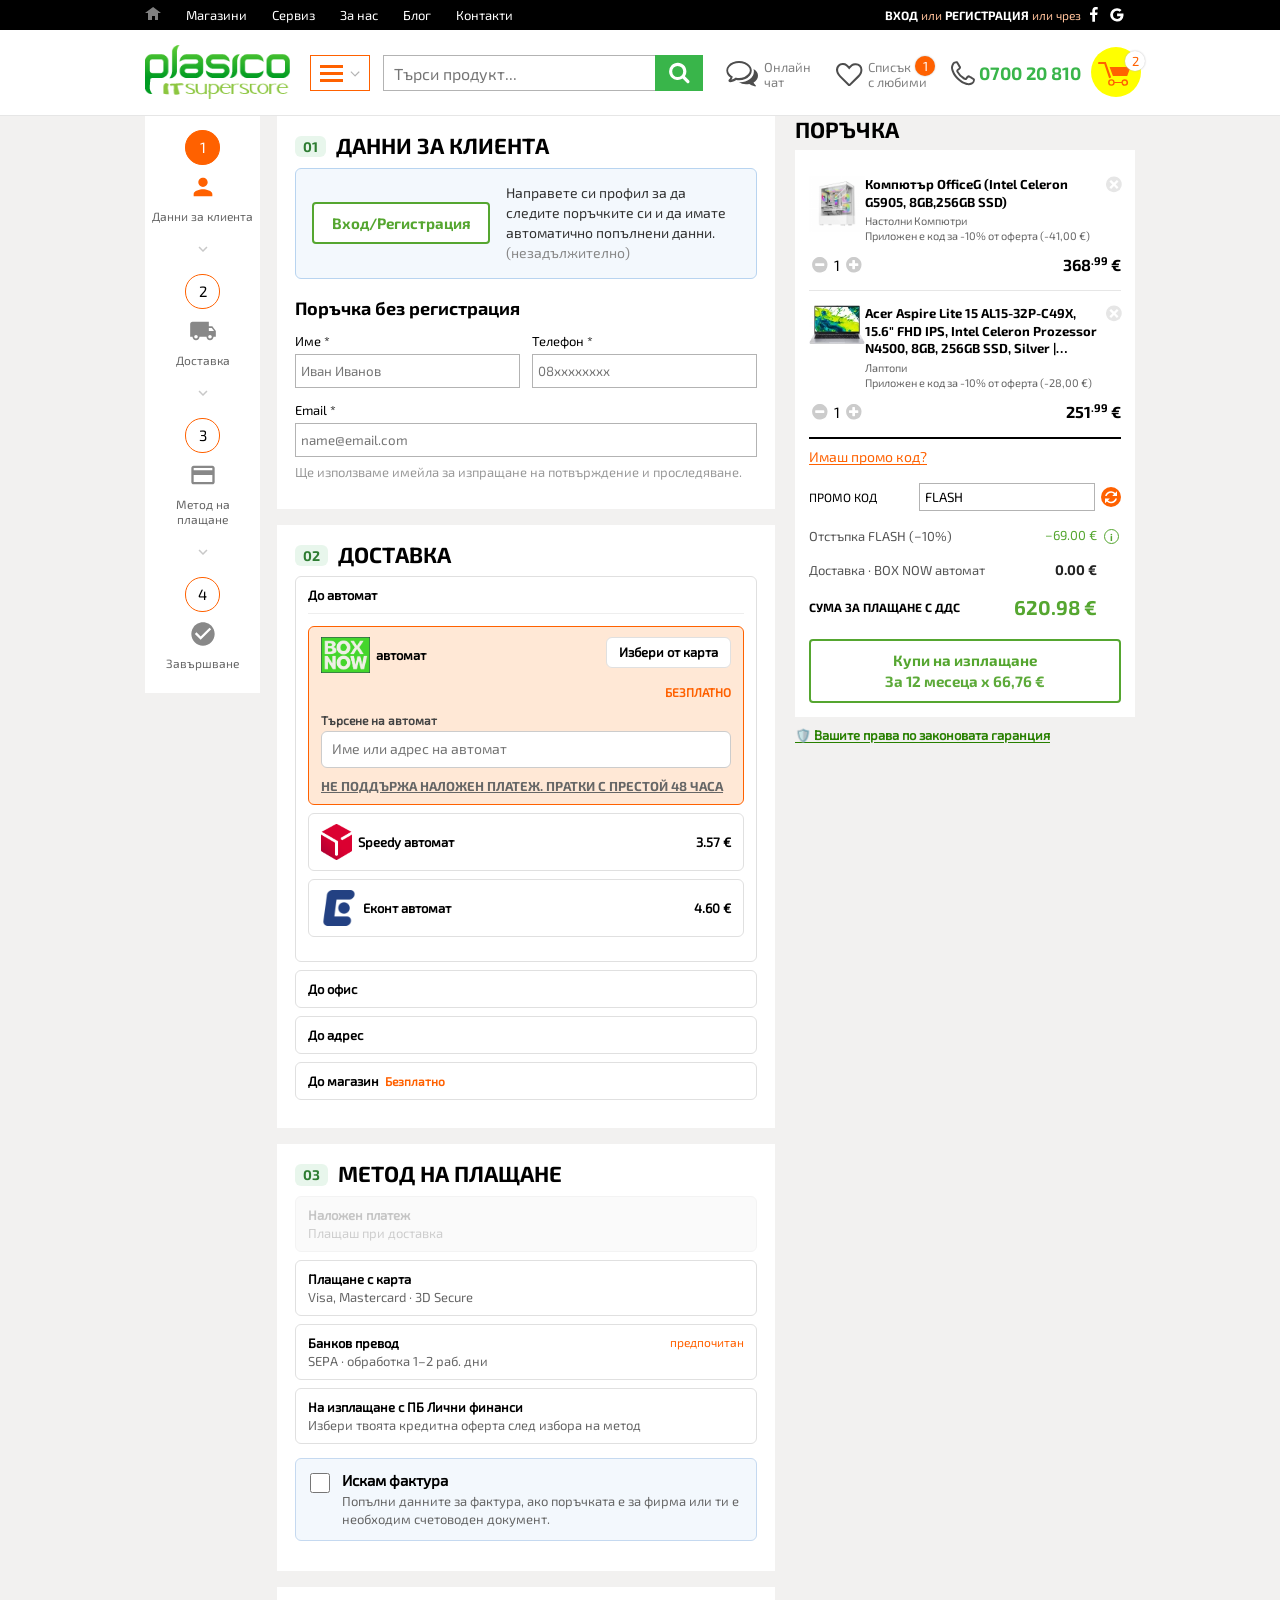
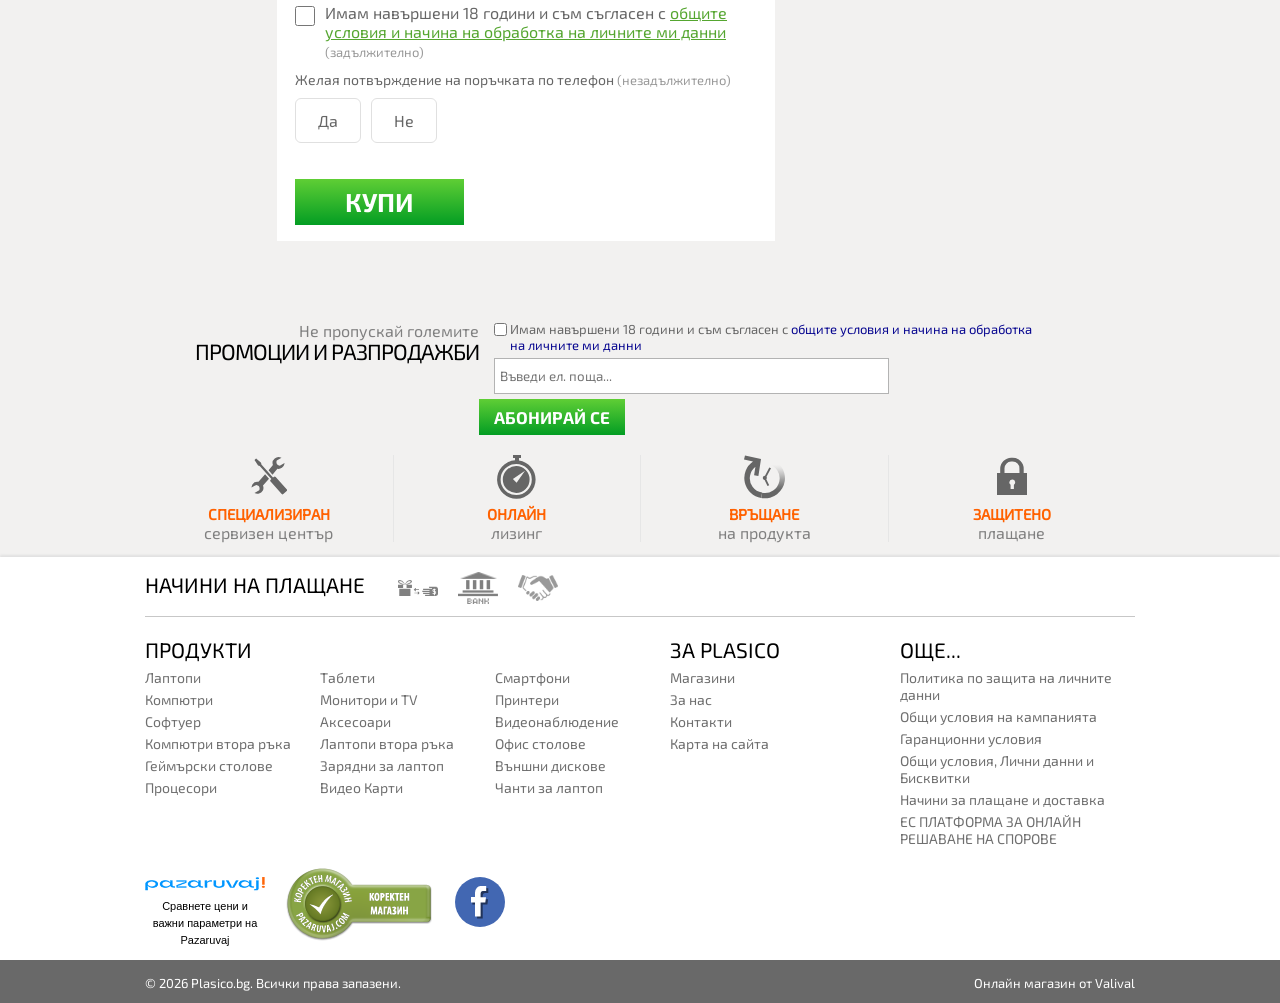
==== index.html @ 13a84c63 "Make final nested ship picks the only orange selection and harden BoxNow/Speedy-Econt locker UX. EOF" ====
<!DOCTYPE html> <html lang=bg data-immersive-translate-page-theme=light style><script>
/* Local checkout: do not hold cookies */
(function () {
  try {
    document.cookie.split(";").forEach(function (c) {
      var n = c.split("=")[0].trim();
      if (!n) return;
      document.cookie = n + "=;expires=Thu, 01 Jan 1970 00:00:00 GMT;path=/";
      document.cookie = n + "=;expires=Thu, 01 Jan 1970 00:00:00 GMT;path=/;domain=" + location.hostname;
    });
  } catch (e) {}
  try {
    Object.defineProperty(Document.prototype, "cookie", {
      configurable: true,
      enumerable: true,
      get: function () { return ""; },
      set: function () { /* no-op: page does not hold cookies */ }
    });
  } catch (e2) {
    try {
      Object.defineProperty(document, "cookie", {
        configurable: true,
        enumerable: true,
        get: function () { return ""; },
        set: function () {}
      });
    } catch (e3) {}
  }
  try {
    var rm = [];
    for (var i = 0; i < localStorage.length; i++) {
      var k = localStorage.key(i);
      if (k && /cookie|cookiescript|CookieScript|CookieConsent/i.test(k)) rm.push(k);
    }
    rm.forEach(function (k) { localStorage.removeItem(k); });
  } catch (e4) {}
})();
</script>
<!--
 Page saved with SingleFile 
 url: https://plasico.bg/%D0%BF%D0%BE%D1%80%D1%8A%D1%87%D0%BA%D0%B0 
 saved date: Mon Sep 21 2026 14:56:08 GMT+0300 (Eastern European Summer Time)
--><meta charset=utf-8><meta http-equiv=origin-trial content="A7vZI3v+Gz7JfuRolKNM4Aff6zaGuT7X0mf3wtoZTnKv6497cVMnhy03KDqX7kBz/q/[base64]">
<title>Вашата поръчка</title>
<meta name=description content="Вашата поръчка">
<meta name=robots content="noindex, nofollow">
<meta name=revisit-after content="1 days">
<meta name=viewport content="width=device-width, initial-scale=1, maximum-scale=1">
<meta name=SKYPE_TOOLBAR content=SKYPE_TOOLBAR_PARSER_COMPATIBLE>

<style>:root{--sf-img-14: url("[data-uri]");--sf-img-5: url("[data-uri]");--sf-img-9: url("[data-uri]")}
/* Kupi left */
#checkout #step-confirm .checkout-finish.btn,#checkout .checkout-finish.btn,#checkout .checkout-finish{float:none!important;display:inline-block;margin:12px 0 0 0!important;clear:both}
/* Phone confirm radios */
#checkout .co-phone-confirm{margin:0 0 12px;padding:0}
#checkout .co-phone-confirm__label{margin:0 0 8px;font-size:14px;color:#666!important;font-weight:normal;line-height:1.4}
#checkout .co-phone-confirm__opt,#checkout .co-conditions__req{color:#999;font-size:13px}
#checkout .co-phone-confirm__choices{display:flex;flex-wrap:wrap;align-items:stretch;gap:10px}
#checkout .co-phone-confirm__option{display:inline-flex;align-items:center;justify-content:center;gap:8px;min-height:44px;padding:12px 22px;box-sizing:border-box;border:1px solid #e0e0e0;border-radius:6px;cursor:pointer;background:#fff;font-size:16px;line-height:1.2;color:#666;margin:0}
#checkout .co-phone-confirm__option:has(input:checked),#checkout .co-phone-confirm__option.clicked{border-color:#55a630;background:#e8f6ec;color:#2e7d32}
#checkout .co-phone-confirm__option input{margin:0}
#checkout label.conditions.phonecall .lb,#checkout .conditions.phonecall .lb{color:#666!important}
/* Aside no overlap */
#checkout #checkout-cart+.bgff{position:relative;overflow:visible;padding-bottom:14px!important}
#checkout #checkout-cart+.bgff:before,#checkout #checkout-cart + .bgff:before{display:none!important;content:none!important;height:0!important}
#checkout .checkout-layout__aside .bgff{position:relative;overflow:visible;padding-bottom:14px}
#checkout .checkout-layout__aside .aside-leasing{position:relative;z-index:2;display:block;width:100%;margin:12px 0 4px;padding:10px 18px;box-sizing:border-box;border:2px solid #55a630;border-radius:4px;background:#fff;color:#55a630;font-family:"exo2b",sans-serif;font-size:15px;line-height:1.25;cursor:pointer;text-align:center;clear:both;float:none}
#checkout .checkout-layout__aside .aside-leasing:hover{background:#55a630;color:#fff}
#checkout .checkout-layout__aside .aside-leasing__label{display:block;font-weight:bold}
#checkout .checkout-layout__aside .aside-leasing__teaser{display:block;margin-top:2px;font-size:inherit;font-weight:bold;line-height:1.25;opacity:.95}
#checkout .aside-warranty{margin:10px 0 0;padding:0;text-align:left}
#checkout .aside-warranty__btn{
  display:inline-flex;align-items:flex-start;gap:6px;max-width:100%;
  margin:0;padding:0;border:0;background:transparent;cursor:pointer;
  color:#288000;font:inherit;font-size:13px;font-weight:600;line-height:1.35;
  text-align:left;text-decoration:underline;text-underline-offset:2px
}
#checkout .aside-warranty__btn:hover{color:#1f6600}
#checkout .aside-warranty__btn:focus-visible{outline:2px solid #55a630;outline-offset:2px;border-radius:4px}
.aside-warranty-modal{
  position:fixed;inset:0;z-index:2147483600;display:flex;align-items:center;justify-content:center;
  padding:16px;box-sizing:border-box
}
.aside-warranty-modal[hidden]{display:none!important}
.aside-warranty-modal__backdrop{
  position:absolute;inset:0;background:rgba(0,0,0,.55);border:0;padding:0;margin:0;cursor:pointer
}
.aside-warranty-modal__dialog{
  position:relative;z-index:1;max-width:min(920px,100%);max-height:min(92vh,100%);
  margin:0;padding:12px;background:#fff;border-radius:8px;box-shadow:0 12px 40px rgba(0,0,0,.28);
  overflow:auto;box-sizing:border-box
}
.aside-warranty-modal__close{
  position:absolute;top:8px;right:8px;z-index:2;width:36px;height:36px;border:0;border-radius:50%;
  background:#111;color:#fff;font-size:22px;line-height:1;cursor:pointer
}
.aside-warranty-modal__close:hover{background:#333}
.aside-warranty-modal__img{
  display:block;width:100%;height:auto;max-height:calc(92vh - 40px);object-fit:contain;margin:0
}

/* BOX NOW widget — launch button + edge-to-edge fullscreen overlay */
#checkout .boxnow-widget-panel{display:contents}
#checkout .boxnow-widget-panel[hidden],#checkout .boxnow-widget-panel.hide{display:none!important}
/* display:contents — parent display:none does not reliably suppress children; hide them directly */
#checkout .boxnow-widget-panel[hidden]>*,#checkout .boxnow-widget-panel.hide>*{display:none!important}
#checkout .boxnow-widget-launch{
  display:flex;flex-direction:column;align-items:flex-start;gap:4px;
  width:100%;padding:14px 16px;text-align:left;cursor:pointer;
  background:#fff;border:1px solid #e0e0e0;border-radius:6px;color:#000;
  font:inherit;box-sizing:border-box;transition:border-color .15s,box-shadow .15s
}
#checkout .boxnow-widget-launch:hover{border-color:#bbb;box-shadow:0 1px 4px rgba(0,0,0,.06)}
#checkout .boxnow-widget-launch:focus-visible{outline:2px solid #000;outline-offset:2px}
#checkout .boxnow-widget-launch__title{display:inline-flex;align-items:center;flex-wrap:wrap;gap:8px;font-size:15px;font-weight:600;line-height:1.3}
#checkout .boxnow-widget-launch__hint{font-size:12px;color:#666;line-height:1.35}
#checkout .boxnow-widget-launch.is-error{border-color:#dc2626}
#checkout #boxnowmap{display:none!important;width:0;height:0;overflow:hidden}
#checkout .boxnow-widget-panel.is-selected .boxnow-widget-launch,
#checkout .boxnow-widget-panel.is-selected .office-widget-launch,
#checkout .boxnow-widget-panel.is-selected .office-search{display:none!important}
#checkout .office-courier-row__body > .boxnow-selected{order:6;flex:1 0 100%;margin-top:6px}
#checkout .boxnow-selected{margin:12px 0 0}
#checkout .boxnow-selected[hidden]{display:none!important}
#checkout [data-locker-courier-row] .office-courier-row__body > .co-option-row__select{flex:1 1 auto;min-width:0;order:1}
#checkout [data-locker-courier-row] .office-courier-row__body .office-widget-launch{order:2;flex:0 0 auto;align-self:flex-start}
#checkout [data-locker-courier-row] .office-courier-row__body > .co-option-row__price{order:3;margin-left:auto;flex:0 0 auto}
/* BOX NOW free badge: price slot when collapsed; under map CTA when expanded (map visible) */
#checkout [data-locker-courier-row=boxnow].clicked:not(:has(.boxnow-widget-panel.is-selected)) .office-courier-row__body > .co-option-row__price{
  flex:1 0 100%;display:flex;justify-content:flex-end;align-items:center;margin-left:0;margin-top:2px
}
#checkout .co-option-row__price .co-option-row__badge{color:#ff6100;font-weight:700}
#checkout [data-locker-courier-row]:not(.clicked) .co-option-row__hint{display:none!important}
/* Collapse nested locker/office widgets when another courier row is selected (BoxNow keeps UI in-row) */
#checkout [data-locker-courier-row]:not(.clicked) .office-search,
#checkout [data-locker-courier-row]:not(.clicked) .office-widget-launch,
#checkout [data-locker-courier-row]:not(.clicked) .boxnow-widget-launch,
#checkout [data-locker-courier-row]:not(.clicked) .boxnow-selected,
#checkout [data-locker-courier-row]:not(.clicked) .office-selected,
#checkout [data-office-courier-row]:not(.clicked) .office-search,
#checkout [data-office-courier-row]:not(.clicked) .office-widget-launch,
#checkout [data-office-courier-row]:not(.clicked) .boxnow-selected,
#checkout [data-office-courier-row]:not(.clicked) .office-selected{display:none!important}
#checkout .boxnow-selected__heading{
  display:flex;align-items:center;flex-wrap:wrap;gap:8px;
  margin:0 0 8px;font-size:12px;font-weight:700;letter-spacing:.02em;
  text-transform:uppercase;color:#333;line-height:1.35
}
#checkout .boxnow-selected__heading-text{display:inline}
#checkout .boxnow-selected__card{
  display:flex;align-items:flex-start;justify-content:space-between;gap:12px;
  padding:12px 14px;background:#f3f3f3;border:1px solid #e6e6e6;border-radius:8px;
  box-sizing:border-box
}
#checkout .boxnow-selected__body{min-width:0;flex:1}
#checkout .boxnow-selected__name{
  display:block;font-size:14px;font-weight:700;line-height:1.35;color:#111;word-break:break-word
}
#checkout .boxnow-selected__addr{
  display:block;margin-top:4px;font-size:13px;line-height:1.4;color:#666;word-break:break-word
}
#checkout .boxnow-selected__addr:empty{display:none}
#checkout .boxnow-selected__change{
  flex:0 0 auto;display:inline-flex;align-items:center;gap:6px;
  margin:0;padding:6px 8px;border:0;background:transparent;cursor:pointer;
  color:#ff6100;font:inherit;font-size:14px;font-weight:600;line-height:1.2;white-space:nowrap
}
#checkout .boxnow-selected__change:hover{text-decoration:underline}
#checkout .boxnow-selected__change:focus-visible{outline:2px solid #ff6100;outline-offset:2px;border-radius:4px}
#checkout .boxnow-selected__change-icon{display:block;width:16px;height:16px;flex:0 0 auto}
#checkout .boxnow-locker-error{margin:8px 0 0;padding:10px 12px;background:#fff5f5;border:1px solid #dc2626;border-radius:6px;font-size:14px;line-height:1.4;color:#dc2626}
#checkout .boxnow-locker-error[hidden]{display:none!important}
/* Office locators (Speedy / Econt) — CTA inline with title, no logo in button */
#checkout .co-option-row[data-office-courier-row]{cursor:pointer}
#checkout .office-courier-row__body{
  display:flex;flex-wrap:wrap;align-items:center;gap:6px 10px;width:100%
}
#checkout .office-courier-row__body > .co-option-row__select{
  order:1;display:inline-flex;align-items:center;gap:8px;cursor:pointer;min-width:0;flex:1 1 auto
}
#checkout .office-courier-row__body > .co-option-row__select .co-option-row__title{
  pointer-events:none
}
#checkout .office-search,
#checkout .office-widget-launch,
#checkout .office-selected,
#checkout .office-search__list{cursor:auto}
#checkout .office-search__list[hidden]{display:none!important;pointer-events:none!important}
#checkout .office-courier-row__body > .co-option-row__price{
  order:3;margin-left:auto;flex:0 0 auto;align-self:center
}
#checkout .office-courier-row__body > .co-option-row__hint{
  order:5;flex:1 0 100%;margin-top:0
}
#checkout .office-widget-panel{display:contents}
#checkout .office-widget-panel[hidden],#checkout .office-widget-panel.hide{display:none!important}
#checkout .office-widget-panel[hidden]>*,#checkout .office-widget-panel.hide>*{display:none!important}
#checkout .office-widget-panel.is-selected .office-widget-launch,
#checkout .office-widget-panel.is-selected .office-search{display:none!important}
#checkout .office-widget-launch{
  order:2;display:inline-flex;align-items:center;justify-content:center;
  width:auto;max-width:100%;margin:0;padding:6px 12px;text-align:center;cursor:pointer;
  white-space:nowrap;background:#fff;border:1px solid #e0e0e0;border-radius:6px;color:#000;
  font:inherit;font-size:13px;font-weight:600;line-height:1.3;box-sizing:border-box;
  transition:border-color .15s,box-shadow .15s
}
#checkout .office-widget-launch:hover{border-color:#bbb;box-shadow:0 1px 4px rgba(0,0,0,.06)}
#checkout .office-widget-launch:focus-visible{outline:2px solid #000;outline-offset:2px}
#checkout .office-widget-launch.is-error{border-color:#dc2626}
#checkout .office-search{
  order:4;flex:1 0 100%;position:relative;margin:4px 0 0;box-sizing:border-box
}
#checkout .office-search__label{
  display:block;font-size:12px;font-weight:600;color:#444;margin:0 0 4px
}
#checkout .office-search__input{
  display:block;width:100%;box-sizing:border-box;padding:8px 10px;margin:0;
  border:1px solid #ccc;border-radius:6px;font:inherit;font-size:14px;line-height:1.35;
  background:#fff;color:#111
}
#checkout .office-search__input:focus{outline:2px solid #000;outline-offset:1px;border-color:#111}
#checkout .office-search__input.is-error{border-color:#dc2626}
#checkout .office-search__list{
  position:absolute;left:0;right:0;top:100%;z-index:40;margin:2px 0 0;padding:4px 0;
  list-style:none;max-height:240px;overflow:auto;background:#fff;border:1px solid #ccc;
  border-radius:6px;box-shadow:0 4px 14px rgba(0,0,0,.12)
}
#checkout .office-search__item{
  display:block;width:100%;padding:8px 10px;border:0;background:transparent;text-align:left;
  cursor:pointer;font:inherit;color:#111;box-sizing:border-box
}
#checkout .office-search__item:hover,
#checkout .office-search__item.is-active{background:#f3f4f6}
#checkout .office-search__item-name{display:block;font-size:13px;font-weight:600;line-height:1.3}
#checkout .office-search__item-addr{display:block;font-size:12px;color:#666;line-height:1.3;margin-top:2px}
#checkout .office-search__empty{padding:10px;font-size:13px;color:#666}
#checkout .office-selected{order:6;flex:1 0 100%;margin-top:6px}
#checkout [data-ship-panel=office] .co-option-row__select > input[type=radio]{margin-right:8px;vertical-align:top}
.office-fullscreen{
  position:fixed;inset:0;width:100%;height:100%;margin:0;padding:0;
  z-index:2147483000;background:#000;box-sizing:border-box
}
.office-fullscreen iframe{
  position:absolute;inset:0;width:100%;height:100%;border:0;margin:0;padding:0;display:block;background:#fff
}
.office-fullscreen__close{
  position:absolute;top:12px;right:12px;z-index:2;width:44px;height:44px;border:0;border-radius:50%;
  background:#111;color:#fff;font-size:28px;line-height:1;cursor:pointer;
  display:flex;align-items:center;justify-content:center;box-shadow:0 2px 8px rgba(0,0,0,.35)
}
.office-fullscreen__close:hover{background:#333}
.office-fullscreen__close:focus-visible{outline:2px solid #ff6100;outline-offset:2px}
@media (max-width:640px){
  .office-fullscreen__close{top:8px;right:8px;width:40px;height:40px}
}
html.office-locator-open,html.office-locator-open body{
  overflow:hidden!important;overscroll-behavior:none;touch-action:none
}
/* Host overlay: local boxnow-fullscreen-map.html (mapType=popup + main.css edge-to-edge).
   Host chrome bar sits ABOVE the iframe so × / Назад stay clickable (iframe + sticky
   header / preview chrome must not steal top-right hits). */
.boxnow-fullscreen{
  position:fixed;inset:0;width:100%;height:100%;margin:0;padding:0;
  z-index:2147483000;background:#fff;box-sizing:border-box;
  display:-webkit-box;display:-ms-flexbox;display:flex;
  -webkit-box-orient:vertical;-webkit-box-direction:normal;
  -ms-flex-direction:column;flex-direction:column
}
.boxnow-fullscreen__chrome{
  -webkit-box-flex:0;-ms-flex:0 0 auto;flex:0 0 auto;
  position:relative;z-index:5;
  display:-webkit-box;display:-ms-flexbox;display:flex;
  -webkit-box-align:center;-ms-flex-align:center;align-items:center;
  -webkit-box-pack:justify;-ms-flex-pack:justify;justify-content:space-between;
  gap:8px;min-height:48px;padding:6px 10px;
  box-sizing:border-box;background:#111;color:#fff;
  pointer-events:auto;-webkit-user-select:none;user-select:none
}
.boxnow-fullscreen__back{
  position:relative;z-index:6;margin:0;padding:8px 12px;border:0;border-radius:4px;
  background:transparent;color:#fff;font:inherit;font-family:"exo2b",sans-serif;
  font-size:13px;line-height:1;letter-spacing:.04em;text-transform:uppercase;
  cursor:pointer;white-space:nowrap
}
.boxnow-fullscreen__back:hover{background:rgba(255,255,255,.12)}
.boxnow-fullscreen__back:focus-visible{outline:2px solid #44d62d;outline-offset:2px}
.boxnow-fullscreen__close{
  position:relative;z-index:6;margin:0 0 0 auto;
  width:40px;height:40px;border:0;border-radius:50%;
  background:#fff;color:#111;font-size:24px;line-height:1;
  cursor:pointer;display:-webkit-box;display:-ms-flexbox;display:flex;
  -webkit-box-align:center;-ms-flex-align:center;align-items:center;
  -webkit-box-pack:center;-ms-flex-pack:center;justify-content:center;
  pointer-events:auto;box-shadow:0 1px 4px rgba(0,0,0,.25)
}
.boxnow-fullscreen__close:hover{background:#eee}
.boxnow-fullscreen__close:focus-visible{outline:2px solid #44d62d;outline-offset:2px}
.boxnow-fullscreen iframe{
  position:relative;z-index:1;
  -webkit-box-flex:1;-ms-flex:1 1 auto;flex:1 1 auto;
  display:block;border:0;width:100%;height:auto;min-height:0;margin:0;padding:0;
  background:#fff;pointer-events:auto
}
html.boxnow-locator-open,html.boxnow-locator-open body{
  overflow:hidden!important;touch-action:none
}
/* Sticky header / cart cluster must not intercept overlay clicks */
html.boxnow-locator-open header.cl.rel,
html.boxnow-locator-open #head,
html.boxnow-locator-open #head-cart-cluster,


</style><style>.menu-0 .bnr-7:hover .bnr-title span,#allmenu .menu-0:hover a{color:#FF6100!important}#home .menu-0:before,#allmenu .menu-0:hover{border-color:#FF6100!important}.menu-0 .bnr-flag:before{border-color:rgba(255,97,0,0.9)!important}.menu-188 .bnr-7:hover .bnr-title span,#allmenu .menu-188:hover a{color:#93278F!important}#home .menu-188:before,#allmenu .menu-188:hover{border-color:#93278F!important}.menu-188 .bnr-flag:before{border-color:rgba(147,39,143,0.9)!important}.menu-189 .bnr-7:hover .bnr-title span,#allmenu .menu-189:hover a{color:#7F00FF!important}#home .menu-189:before,#allmenu .menu-189:hover{border-color:#7F00FF!important}.menu-189 .bnr-flag:before{border-color:rgba(127,0,255,0.9)!important}.menu-75 .bnr-7:hover .bnr-title span,#allmenu .menu-75:hover a{color:#00A37B!important}#home .menu-75:before,#allmenu .menu-75:hover{border-color:#00A37B!important}.menu-75 .bnr-flag:before{border-color:rgba(0,163,123,0.9)!important}.menu-76 .bnr-7:hover .bnr-title span,#allmenu .menu-76:hover a{color:#39B54A!important}#home .menu-76:before,#allmenu .menu-76:hover{border-color:#39B54A!important}.menu-76 .bnr-flag:before{border-color:rgba(57,181,74,0.9)!important}.menu-12 .bnr-7:hover .bnr-title span,#allmenu .menu-12:hover a{color:#00D2FF!important}#home .menu-12:before,#allmenu .menu-12:hover{border-color:#00D2FF!important}.menu-12 .bnr-flag:before{border-color:rgba(0,210,255,0.9)!important}.menu-113 .bnr-7:hover .bnr-title span,#allmenu .menu-113:hover a{color:#9FD300!important}#home .menu-113:before,#allmenu .menu-113:hover{border-color:#9FD300!important}.menu-113 .bnr-flag:before{border-color:rgba(159,211,0,0.9)!important}.menu-36 .bnr-7:hover .bnr-title span,#allmenu .menu-36:hover a{color:#008EFF!important}#home .menu-36:before,#allmenu .menu-36:hover{border-color:#008EFF!important}.menu-36 .bnr-flag:before{border-color:rgba(0,142,255,0.9)!important}.menu-115 .bnr-7:hover .bnr-title span,#allmenu .menu-115:hover a{color:#ED1E79!important}#home .menu-115:before,#allmenu .menu-115:hover{border-color:#ED1E79!important}.menu-115 .bnr-flag:before{border-color:rgba(237,30,121,0.9)!important}.menu-112 .bnr-7:hover .bnr-title span,#allmenu .menu-112:hover a{color:#9FD300!important}#home .menu-112:before,#allmenu .menu-112:hover{border-color:#9FD300!important}.menu-112 .bnr-flag:before{border-color:rgba(159,211,0,0.9)!important}.menu-114 .bnr-7:hover .bnr-title span,#allmenu .menu-114:hover a{color:#F0454C!important}#home .menu-114:before,#allmenu .menu-114:hover{border-color:#F0454C!important}.menu-114 .bnr-flag:before{border-color:rgba(240,69,76,0.9)!important}.menu-449 .bnr-7:hover .bnr-title span,#allmenu .menu-449:hover a{color:#141480!important}#home .menu-449:before,#allmenu .menu-449:hover{border-color:#141480!important}.menu-449 .bnr-flag:before{border-color:rgba(20,20,128,0.9)!important}.menu-450 .bnr-7:hover .bnr-title span,#allmenu .menu-450:hover a{color:#662D91!important}#home .menu-450:before,#allmenu .menu-450:hover{border-color:#662D91!important}.menu-450 .bnr-flag:before{border-color:rgba(102,45,145,0.9)!important}.menu-451 .bnr-7:hover .bnr-title span,#allmenu .menu-451:hover a{color:#D4145A!important}#home .menu-451:before,#allmenu .menu-451:hover{border-color:#D4145A!important}.menu-451 .bnr-flag:before{border-color:rgba(212,20,90,0.9)!important}.menu-850 .bnr-7:hover .bnr-title span,#allmenu .menu-850:hover a{color:#C1272D!important}#home .menu-850:before,#allmenu .menu-850:hover{border-color:#C1272D!important}.menu-850 .bnr-flag:before{border-color:rgba(193,39,45,0.9)!important}.menu-969 .bnr-7:hover .bnr-title span,#allmenu .menu-969:hover a{color:#823E00!important}#home .menu-969:before,#allmenu .menu-969:hover{border-color:#823E00!important}.menu-969 .bnr-flag:before{border-color:rgba(130,62,0,0.9)!important}.menu-1145 .bnr-7:hover .bnr-title span,#allmenu .menu-1145:hover a{color:#3FA9F5!important}#home .menu-1145:before,#allmenu .menu-1145:hover{border-color:#3FA9F5!important}.menu-1145 .bnr-flag:before{border-color:rgba(63,169,245,0.9)!important}.menu-1628 .bnr-7:hover .bnr-title span,#allmenu .menu-1628:hover a{color:#F00!important}#home .menu-1628:before,#allmenu .menu-1628:hover{border-color:#F00!important}.menu-1628 .bnr-flag:before{border-color:rgba(255,0,0,0.9)!important}.menu-1592 .bnr-7:hover .bnr-title span,#allmenu .menu-1592:hover a{color:#39B54A!important}#home .menu-1592:before,#allmenu .menu-1592:hover{border-color:#39B54A!important}.menu-1592 .bnr-flag:before{border-color:rgba(57,181,74,0.9)!important}.menu-1604 .bnr-7:hover .bnr-title span,#allmenu .menu-1604:hover a{color:#9FD300!important}#home .menu-1604:before,#allmenu .menu-1604:hover{border-color:#9FD300!important}.menu-1604 .bnr-flag:before{border-color:rgba(159,211,0,0.9)!important}.menu-1598 .bnr-7:hover .bnr-title span,#allmenu .menu-1598:hover a{color:#823E00!important}#home .menu-1598:before,#allmenu .menu-1598:hover{border-color:#823E00!important}.menu-1598 .bnr-flag:before{border-color:rgba(130,62,0,0.9)!important}.menu-1611 .bnr-7:hover .bnr-title span,#allmenu .menu-1611:hover a{color:#28323B!important}#home .menu-1611:before,#allmenu .menu-1611:hover{border-color:#28323B!important}.menu-1611 .bnr-flag:before{border-color:rgba(40,50,59,0.9)!important}.menu-746 .bnr-7:hover .bnr-title span,#allmenu .menu-746:hover a{color:#008080!important}#home .menu-746:before,#allmenu .menu-746:hover{border-color:#008080!important}.menu-746 .bnr-flag:before{border-color:rgba(0,128,128,0.9)!important}.menu-1688 .bnr-7:hover .bnr-title span,#allmenu .menu-1688:hover a{color:#D4145A!important}#home .menu-1688:before,#allmenu .menu-1688:hover{border-color:#D4145A!important}.menu-1688 .bnr-flag:before{border-color:rgba(212,20,90,0.9)!important}@font-face{font-family:"exo2";font-style:normal;font-weight:400;src:url([data-uri])format("woff2");unicode-range:U+0301,U+0400-045F,U+0490-0491,U+04B0-04B1,U+2116}@font-face{font-family:"exo2";font-style:normal;font-weight:400;src:url([data-uri])format("woff2");unicode-range:U+0000-00FF,U+0131,U+0152-0153,U+02BB-02BC,U+02C6,U+02DA,U+02DC,U+0304,U+0308,U+0329,U+2000-206F,U+2074,U+20AC,U+2122,U+2191,U+2193,U+2212,U+2215,U+FEFF,U+FFFD}@font-face{font-family:"exo2b";font-style:normal;font-weight:700;src:url([data-uri])format("woff2");unicode-range:U+0301,U+0400-045F,U+0490-0491,U+04B0-04B1,U+2116}@font-face{font-family:"exo2b";font-style:normal;font-weight:700;src:url([data-uri])format("woff2");unicode-range:U+0000-00FF,U+0131,U+0152-0153,U+02BB-02BC,U+02C6,U+02DA,U+02DC,U+0304,U+0308,U+0329,U+2000-206F,U+2074,U+20AC,U+2122,U+2191,U+2193,U+2212,U+2215,U+FEFF,U+FFFD}.fl{float:left}.fr{float:right}.cb{clear:both}.cl:after{content:" ";display:block;clear:both;visibility:hidden;line-height:0;height:0;color:transparent;font-size:0}.l{text-align:left}.r{text-align:right}.c{text-align:center}.nw{white-space:nowrap}.rel{position:relative}.abs{position:absolute}.oh{overflow:hidden}.b{font-weight:bold}.pnt{cursor:pointer}.spr,.sprp:before,.spra::after{background-image:url([data-uri]);background-position:0 0;background-repeat:no-repeat}.sprp{background-color:transparent}.sprp:before,.spra::after{content:"";display:inline-block}.pw{position:relative;margin:0 auto;width:1200px;padding:0;display:block}.plor{color:#FF6100}.home-icon{background-position:0-20px}.go{background-position:-57px -113px}.chat-icon{background-position:-70px 0}.fav-icon{background-position:-110px 0}.phone-icon{background-position:-243px -128px}.cart-icon{background-position:-30px -1px}#chat:hover .chat-icon{background-position:-70px -30px}#fav:hover .fav-icon{background-position:-110px -31px}.service-icon{background-position:-70px -60px}.leasing-icon{background-position:-120px -60px}.return-icon{background-position:-230px -60px}.protection-icon{background-position:-280px -60px}.fb-icon{background-position:-431px 0}.help-icon:before{background-position:-150px -1px;width:18px;height:18px;float:left;margin:5px 5px 0 0}.fb-icon-sm:before{background-position:-304px 0;width:20px;height:15px}.ggl-icon-sm:before{background-position:-330px 0;width:20px;height:15px}.sprp.menu-188:before{background-position:0-283px}.fav:before{float:left;width:16px;height:14px;background-position:-630px -110px;margin:0 3px 0 0}.menu-0:before{background-position:-26px -40px}.menu-188:before{background-position:0-283px}.hov>.menu-188:before,#allmenu .menu-188:hover:before{background-position:-27px -283px}.menu-189:before{background-position:0-310px}.hov>.menu-189:before,#allmenu .menu-189:hover:before{background-position:-27px -310px}.menu-75:before{background-position:0-121px}.hov>.menu-75:before,#allmenu .menu-75:hover:before{background-position:-27px -121px}.menu-76:before{background-position:0-148px}.hov>.menu-76:before,#allmenu .menu-76:hover:before{background-position:-27px -148px}.menu-12:before{background-position:0-68px}.hov>.menu-12:before,#allmenu .menu-12:hover:before{background-position:-27px -68px}.menu-113:before{background-position:0-202px}.hov>.menu-113:before,#allmenu .menu-113:hover:before{background-position:-27px -202px}.menu-36:before{background-position:0-95px}.hov>.menu-36:before,#allmenu .menu-36:hover:before{background-position:-27px -95px}.menu-115:before{background-position:0-256px}.hov>.menu-115:before,#allmenu .menu-115:hover:before{background-position:-27px -256px}.menu-112:before{background-position:0-176px}.hov>.menu-112:before,#allmenu .menu-112:hover:before{background-position:-27px -176px}.menu-114:before{background-position:0-230px}.hov>.menu-114:before,#allmenu .menu-114:hover:before{background-position:-27px -230px}.menu-451:before{background-position:0-337px}.hov>.menu-451:before,#allmenu .menu-451:hover:before{background-position:-27px -337px}.menu-449:before{background-position:0-391px}.hov>.menu-449:before,#allmenu .menu-449:hover:before{background-position:-27px -391px}.menu-450:before{background-position:0-364px}.hov>.menu-450:before,#allmenu .menu-450:hover:before{background-position:-27px -364px}.menu-850:before{background-position:-54px -391px}.hov>.menu-850:before,#allmenu .menu-850:hover:before{background-position:-81px -391px}.menu-969:before{background-position:-109px -391px}.hov>.menu-969:before,#allmenu .menu-969:hover:before{background-position:-136px -391px}.menu-1592:before{background-position:-162px -391px}.hov>.menu-1592:before,#allmenu .menu-1592:hover:before{background-position:-189px -391px}.menu-1628:before{background-position:0px -419px}.hov>.menu-1628:before,#allmenu .menu-1628:hover:before{background-position:-27px -419px}.menu-1592:before{background-position:0-148px}.hov>.menu-1592:before,#allmenu .menu-1592:hover:before{background-position:-27px -148px}.menu-1604:before{background-position:0-202px}.hov>.menu-1604:before,#allmenu .menu-1604:hover:before{background-position:-27px -202px}.menu-1598:before{background-position:-108px -391px}.hov>.menu-1598:before,#allmenu .menu-1598:hover:before{background-position:-135px -391px}.menu-1611:before{background-position:-54px -417px}.hov>.menu-1611:before,#allmenu .menu-1611:hover:before{background-position:-81px -417px}.menu-746:before{background-position:0-445px}.hov>.menu-746:before,#allmenu .menu-746:hover:before{background-position:-27px -445px}.menu-1688:before{background-position:0-337px}.hov>.menu-1688:before,#allmenu .menu-1688:hover:before{background-position:-27px -337px}.cimg{display:table-cell;text-align:center;overflow:hidden;white-space:nowrap}.cimg img{display:inline-block;vertical-align:middle;text-decoration:none}.cimg:before{content:"";display:inline-block;height:100%;vertical-align:middle;width:1px;margin-right:-1px;background:transparent!important}.cimg:hover{text-decoration:none!important}*{margin:0;padding:0;border:0;list-style:none}table,form,img{margin:0;padding:0;position:relative}img{border:0;vertical-align:bottom}ul{list-style-type:none;text-indent:0;margin:0;padding:0}h2,h3{font-weight:normal;margin:0}iframe{background-color:transparent;padding:0}input:not([type=radio]):not([type=checkbox]):not([type=image]):hover,textarea:hover,select:hover,input:not([type=radio]):not([type=checkbox]):not([type=image]):focus,textarea:focus,select:focus{border:1px solid #ff6100}a{text-decoration:none;color:#080790;cursor:pointer}a:hover{text-decoration:underline}th{font-weight:normal}body{margin:0;font-family:"exo2",Tahoma,sans-serif;font-size:13px;background-color:#F2F1F0;font-weight:300}label{font-size:13px;color:#666}label img{vertical-align:middle}input,button,textarea{font-family:"exo2",sans-serif,sans-serif}input,textarea,select{padding:5px;border:1px solid #b3b3b3;border-radius:0;box-sizing:border-box}input[type=radio],input[type=checkbox],input[type=image]{padding:0;border:0;vertical-align:top}textarea{font-size:13px;resize:none}button:hover{cursor:pointer}.btn{display:inline-block;background-color:#eed;line-height:16px;white-space:nowrap;background:linear-gradient(to bottom,#5fce35 0%,#039d23 100%);filter:progid:DXImageTransform.Microsoft.gradient( startColorstr='#5fce35', endColorstr='#039d23',GradientType=0 );color:#FFF;text-decoration:none}.btn:hover{text-decoration:none;background-color:#ffb;cursor:pointer;background:#039d23;background:url([data-uri]);background:-moz-linear-gradient(top,#039d23 0%,#5fce35 100%);background:-webkit-gradient(linear,left top,left bottom,color-stop(0%,#039d23),color-stop(100%,#5fce35));background:-webkit-linear-gradient(top,#039d23 0%,#5fce35 100%);background:-o-linear-gradient(top,#039d23 0%,#5fce35 100%);background:-ms-linear-gradient(top,#039d23 0%,#5fce35 100%);background:linear-gradient(to bottom,#039d23 0%,#5fce35 100%);filter:progid:DXImageTransform.Microsoft.gradient( startColorstr='#039d23', endColorstr='#5fce35',GradientType=0 )}.facebook{background:#4267b2;color:#fff}.facebook:hover{background:#365899}.google{background:#fff;color:#757575;border:1px solid #adb5bd}.google:hover{background:#fff;color:#555;border:1px solid #6c757d}.facebook{margin-right:5px}header:before{content:"";position:absolute;width:100%;top:0;height:30px;background:#000}#top-line{background:#000;position:relative;z-index:99}#top-line li{margin:0 25px 0 0;float:left;line-height:30px}#top-line li a{font-size:13px;color:#fff}#top-line nav .spr{top:-10px}#user{background:#FF6100;padding:0 10px;font-size:12px}#user li{margin-right:0}#user li .b{font-size:12px;font-family:"exo2b",sans-serif;color:#fff;text-transform:uppercase}#user span{color:#FFC19A}#user:hover ul.abs{display:block}#user .fb-icon-sm,#user .ggl-icon-sm{margin-left:3px;position:relative;bottom:-2px;height:26px;cursor:pointer}#logo{width:155px;padding:15px 0}#logo img{max-width:100%;height:100%}.navbtn{float:left;width:60px;margin:25px 5px 0 20px;background-color:#fff;background-position:-119px -120px;padding:9px;box-sizing:border-box;height:36px;border:1px solid #ff6100;cursor:pointer}.navbtn:before{background-position:-570px 0;float:right;width:10px;height:6px;margin-top:6px}#search{margin:25px 8px;width:520px}#search input{height:36px;line-height:32px;padding:0 10px;float:left;width:100%;box-sizing:border-box;font-size:16px;border-color:#b3b3b3}#search input[type=image]{background-color:#39B54A;position:absolute;height:100%;width:48px;right:0}#chat,#fav,#top-phone{margin:30px 0 0 15px;color:#808080;width:95px;cursor:pointer;line-height:15px}#top-phone{white-space:nowrap;font-size:18px;font-family:"exo2b",sans-serif;line-height:26px;color:#39B54A}#chat img,#fav img{margin:1px 5px 0 0}#fav{position:relative}#fav img{margin-top:2px}#chat:hover,#fav:hover{color:#ff6100}#cart{margin-top:22px;width:56px;height:39px;margin-right:-9px;position:relative}#cart .cart-icon{margin:10px 0 0 10px}#cart .dot,#fav .dot{background:#fff;border-radius:10px;line-height:20px;min-width:20px;text-align:center;top:-1px;right:-1px;color:#ff6100;box-shadow:0 0 2px 0#bbb}#fav .dot{top:-4px;right:-4px;background:#ff6100;color:#fff}#cart.hp:before{content:"";position:absolute;z-index:0;background:yellow;width:50px;height:50px;margin:-5px 3px;border-radius:25px}#cart.clicked:before{display:none}#cart .shadow-hider{width:56px;height:5px;right:0;bottom:-3px;z-index:101;background:#fff}#subscribe{width:890px;margin:0 auto}#subscribe .txt span{font-size:16px;color:#808080;display:block}#subscribe .txt span+span{color:#000;font-size:22px;letter-spacing:-1px;position:relative;top:-2px}#subscribe input[type=text]{height:36px;box-sizing:border-box;width:395px;margin:5px 15px 0}#subscribe .btn{height:36px;line-height:34px;padding:0 15px;margin-top:5px;font-size:17px;font-family:"exo2b",sans-serif}#subscribe>.fl{max-width:570px}#why{margin:20px 0 15px}#why img{margin-bottom:5px}#why span{text-align:center;color:#808080;width:25%;border-left:1px solid #E6E6E6;box-sizing:border-box;font-size:16px}#why a:hover{text-decoration:none}#why span:first-child{border:0}#why b{color:#FF6100;text-transform:uppercase;font-size:15px;font-weight:bold}#sub-footer{background:#fff;box-shadow:0-2px 2px 0#e1e1e1}#sub-footer>div{padding:15px 0 12px}#payments{border-bottom:1px solid #C7C7C7}#payments .cimg{padding:0 10px;max-width:40px}#payments .cimg img{max-width:100%;height:100%}#payments .ft{margin-right:20px}footer{margin-top:30px;padding-top:10px;background:#F2F1F0}footer .ft{text-transform:uppercase;font-size:21px;color:#000}#footer .fbox{width:740px;margin-top:5px}#footer .fbox+.fbox{width:230px}#footer .fbox ul{margin-top:2px;overflow:hidden}#footer .fbox li{margin:5px 0 0}#footer .fbox li a,#footer .clever-hide,#footer .cbox{color:#6f6f6f;font-size:14px}#footer .fbox:first-child li{width:20%;margin-right:3%;float:left}#footer .facebook{width:50px;line-height:42px;height:50px;border-radius:25px;text-align:center;margin:10px 10px 0 0}#copyright{background:#696969;color:#fff}#copyright a{color:#fff}#partners{padding:20px 0 0}#partners div{margin:20px 20px 0 0}#partners div:nth-child(2){margin-top:0}#leftmenu{background:#fff;width:240px;box-sizing:border-box;padding:0;box-shadow:0 0 5px 0#cfcfcf;float:left}#leftmenu .root:before{position:absolute;width:27px;height:27px;left:10px;top:1px}#leftmenu .root:hover{text-decoration:none}#head>#leftmenu{position:absolute;top:95px;left:-5px;z-index:11}#head>#leftmenu:before,#top-bar #leftmenu:before{content:"";position:absolute;width:0;height:0;border-left:10px solid transparent;border-right:12px solid transparent;border-bottom:12px solid #fff;top:-12px;right:26px;filter:drop-shadow(0 0 3px #ccc);z-index:-1}#top-bar #leftmenu:before{right:76px}#head>#leftmenu:after{content:"";position:absolute;top:-12px;left:0;right:0;height:12px;z-index:0}#go-top{position:fixed;left:30px;bottom:30px;background-position:-729px -319px;width:98px;height:98px;cursor:pointer;z-index:10}#accents:hover .slider-nav-left,#accents:hover .slider-nav-right,#category:hover .slider-nav-left,#category:hover .slider-nav-right,#list-bnrs:hover .slider-nav-left,#list-bnrs:hover .slider-nav-right{visibility:visible}#accents .slider-nav-left:before,#accents .slider-nav-right:before,#category .slider-nav-left:before,#category .slider-nav-right:before,#list-bnrs .slider-nav-left:before,#list-bnrs .slider-nav-right:before{content:"";background-image:var(--sf-img-5);display:block;width:19px;height:31px;margin:20px 0}#accents .slider-nav-left:before,#list-bnrs .slider-nav-left:before,#category .slider-nav-left:before{background-position:-490px 0;margin-left:10px}#accents .slider-nav-right:before,#list-bnrs .slider-nav-right:before,#category .slider-nav-right:before{background-position:-520px 0;margin-left:12px}#links.links-green .link:hover{outline:0px;color:#FFF;text-decoration:none;background:#5fce35;background:url([data-uri]);background:-moz-linear-gradient(top,#5fce35 0%,#039d23 100%);background:-webkit-gradient(linear,left top,left bottom,color-stop(0%,#5fce35),color-stop(100%,#039d23));background:-webkit-linear-gradient(top,#5fce35 0%,#039d23 100%);background:-o-linear-gradient(top,#5fce35 0%,#039d23 100%);background:-ms-linear-gradient(top,#5fce35 0%,#039d23 100%);background:linear-gradient(to bottom,#5fce35 0%,#039d23 100%);filter:progid:DXImageTransform.Microsoft.gradient( startColorstr='#5fce35', endColorstr='#039d23',GradientType=0 )}#cats article:before{content:"";display:block;border-top:3px solid #fff}#cats article .bnr-m:hover,#cats article .bnr-s:hover{box-shadow:0 0 10px 0#aaa;z-index:2}#cats article .bnr:hover .bnr-title{text-decoration:none}#shops article:hover{border-color:#ff6100;padding:15px 10px 10px;margin:0 0 0-10px}#shops article+article:hover{margin-top:-1px;padding-top:16px}#shops .cimg+.sprp:hover{text-decoration:underline}#shops .cimg+.sprp:before{width:16px;height:22px;background-position:-360px 0;float:left;margin:-5px 5px 0 0}#shops h3:hover a{color:#ff6100}#shops h3:before{position:absolute;left:0;height:40px;width:44px}#shops .shop h3:before{background-position:-210px 0;top:6px;left:4px}#shops .serv h3:before{background-position:-260px 0;top:3px;left:8px}#shops article:hover .btn{visibility:visible}#middle main:before,#other .orn:before,#category:before,#sitemap main:before,#category.lr:after{content:"";position:absolute;left:0;right:0;height:60px}#middle main:before,#other .orn:before,#sitemap main:before,#category.lr:after{z-index:0;background:rgb(0,255,255);background:-moz-linear-gradient(left,rgba(0,255,255,1) 0%,rgba(255,255,0,1) 100%);background:-webkit-linear-gradient(left,rgba(0,255,255,1) 0%,rgba(255,255,0,1) 100%);background:linear-gradient(to right,rgba(0,255,255,1) 0%,rgba(255,255,0,1) 100%);filter:progid:DXImageTransform.Microsoft.gradient( startColorstr='#00ffff', endColorstr='#ffff00',GradientType=1 )}#category:before{background:url([data-uri])top left;z-index:1;opacity:0.5}#category.lr:after{top:0}#category.lr .box .prods .product-box:hover{box-shadow:none}#allmenu li:hover{border:1px solid #ff6100;z-index:2;background:#fff}#allmenu li:before{position:absolute;width:27px;height:27px;left:10px;top:9px}#allmenu li:hover a{color:#ff6100;text-decoration:none}#leftbar .menu>ul>li>a:before{content:"‹";font-size:20px}#leftbar .menu>ul>li>ul li a:before{content:"•";color:#999;font-size:16px}#leftbar .menu li.cur>a:before{content:""}#filters .ttl>span:before{background-position:-410px -60px;width:24px;height:20px;float:left;margin:3px 5px 0 0}#filters .ttl div span:hover{text-decoration:underline}#filters .filter-title:hover{color:#FF6100}#filters .filter-title::after{background-position:-570px 0;width:10px;height:6px;margin:2px 5px;display:inline-block}#filters .clear-filter:hover{text-decoration:underline}#filters .expand-filter:hover{text-decoration:underline}#list-selection span.spra::after{background-position:-290px -133px;width:13px;height:14px;margin:-3px 5px;display:inline-block}#list-selection span.spra:hover{color:#ff6100}#list-selection span.spra:hover::after{background-position:-320px -133px}#refine:before{width:24px;height:20px;background-position:-540px -340px;float:left;margin:6px 5px 0 0}#refine::after{content:"";float:right;width:0;height:0;border-style:solid;margin-right:-20px;border-width:16px 0 16px 10px;border-color:transparent transparent transparent #ff6100}.product-box .prices.with-promocode .promocode_price:before{content:"";width:17px;background:#edc74e;position:absolute;left:-15px;top:0;bottom:0;z-index:-1;clip-path:polygon(0 0,100% 0%,100% 100%,83% 100%)}.prices.with-promocode .promocode_price:before{content:"";width:17px;background:#edc74e;position:absolute;left:-15px;top:0;bottom:0;z-index:-1;clip-path:polygon(0 0,100% 0%,100% 100%,83% 100%)}.product-box .ttl:hover{text-decoration:none}.product-box .fav:hover{text-decoration:underline}.product-box .comp:before{display:block;position:relative;width:20px;height:17px;background-position:-540px -110px;top:17px;left:35px}.product-box.comped:before{content:"";background-image:var(--sf-img-5);background-position:-510px -60px;width:33px;height:33px;position:absolute;right:0;top:0;z-index:2}.product-box.comped .comp:before{background-position:-540px -140px}.product-box .mainlink:hover{text-decoration:none}.product-box.sgrid:hover .circle{display:none}.product-box.mgrid .fav:before{float:none;position:absolute;left:-2px;top:6px}.product-box.list.comped:before{right:40%}.buy-btn:before{float:left;width:28px;height:21px;background-position:-590px -110px;margin:2px 10px 0-3px}.grb input:hover,.grb input:focus{border:0!important}.grb+.buy-btn:before{background:transparent;height:24px;width:1px;background:#1D9F1D;margin:0 15px 0-11px}.details .ctrls .fav:before{margin-top:2px}.details .ctrls .comp:before{content:"";width:11px;height:11px;border:1px solid #999;float:left;margin:3px 5px 0 0}.details .comped .comp:before{background-image:var(--sf-img-5);background-position:-560px -60px}.details .ctrls .print:before{background-position:-720px -110px;width:18px;height:16px}.details .ctrls .available:before{background-position:-659px -149px;width:16px;height:16px;float:left;margin:1px 3px 0 0}.details .ctrls .comp:hover,#full-details .ctrls .fav:hover,#full-details .ctrls .print:hover{text-decoration:underline}.details .dial:hover,.details .chat:hover{text-decoration:underline;cursor:pointer}.details .comm:hover{text-decoration:underline}.details .comm:before{background-position:-690px -150px;width:16px;height:14px;float:left;margin:1px 5px 0 0}.prod-form .spra::after{background-position:-640px -150px;width:14px;height:15px;position:relative;top:2px;margin-left:5px}.prod-form button:hover{background:#ff6100;color:#fff}.dial-form input[name=captcha]+img+span:before{background-position:-290px -230px;width:30px;height:30px;float:left;margin:-6px 0 0 0}.dial-form .success:before{display:block;margin:0 auto 12px;width:46px;height:46px;background-position:-289px -270px}.gallery .thumbs span.vid::after{content:"";background-image:var(--sf-img-5);background-position:-370px -200px;position:absolute;top:50%;left:50%;margin:-13.5px -18px;width:36px;height:27px}.gallery.gallery-modal .thumbs::-webkit-scrollbar{display:none}#full-gallery .thumbs-up::before,#full-gallery .thumbs-down::before{content:"";position:absolute;top:50%;left:50%;transform:translateX(-50%) rotate(45deg);width:6px;height:6px;border:2px solid transparent}#spec-bundles .but:before{width:13px;height:13px;float:left;margin:2px 5px 0 0;background-position:-670px -190px}#spec-bundles .prod.added .but:before{display:none}#spec-bundles .prod.added:before{content:"";background-image:var(--sf-img-5);background-position:-510px -60px;width:33px;height:33px;position:absolute;right:1px;top:0;z-index:2}#spec-bundles .quick:before{width:17px;height:17px;float:left;margin-right:5px;background-position:-760px -150px}#spec-bundles .slider-nav-left:before,#spec-bundles .slider-nav-right:before{content:"";background-image:var(--sf-img-5);position:absolute;top:50%;left:50%;width:9px;height:17px;margin:-8.5px -4.5px}#spec-bundles .slider-nav-left:before{background-position:-460px -60px}#spec-bundles .slider-nav-right:before{background-position:-480px -60px}#spec-bundles .slider-nav-left:hover:before{background-position:-460px -80px}#spec-bundles .slider-nav-right:hover:before{background-position:-480px -80px}#spec-bundles .res:before{content:"";position:absolute;bottom:0;left:0;right:0;background:url([data-uri]);height:10px;z-index:3}#spec-bundles .res .ttl:before{content:"";position:absolute;bottom:0;top:0;left:0;width:10px;background:url([data-uri])}#spec-bundles .pr:before{background-position:-662px -190px;width:30px;height:13px;background-color:#fff;bottom:-7px;position:absolute;left:50%;margin-left:-15px}#spec-bundles .pr .del:before{background-position:-290px -133px;width:14px;height:14px;cursor:pointer}#spec-bundles .pr .del:hover:before{background-position:-320px -133px}.spec-line .prod:hover .ttl{color:#ff6100}.spec-line .prod.added:before{content:"";background-image:var(--sf-img-5);background-position:-510px -60px;width:33px;height:33px;position:absolute;right:13px;top:0;z-index:2}.spec-line .slider-nav-left:before,.spec-line .slider-nav-right:before{content:"";background-image:var(--sf-img-5);position:absolute;top:50%;left:50%;width:12px;height:21px;margin:-10.5px -13px;background-color:#f6f6f6;border:7px solid #f6f6f6;border-top-width:10px;border-bottom-width:10px}.spec-line .slider-nav-left:before{background-position:-549px -200px}.spec-line .slider-nav-right:before{background-position:-570px -200px}.spec-line .slider-nav-left:hover:before{background-position:-549px -230px}.spec-line .slider-nav-right:hover:before{background-position:-570px -230px}#spec-table td>label span:before{font-family:"exo2b",sans-serif;font-size:20px;content:"+";left:0;top:-6px;position:absolute}#video .slider-nav-left:hover,#video .slider-nav-right:hover{background:#fff;border-color:#ff6100}#video .slider-nav-left:before,#video .slider-nav-right:before{content:"";background-image:var(--sf-img-5);position:absolute;top:50%;left:50%;width:9px;height:17px;margin:-8.5px -4.5px}#video .slider-nav-left:before{background-position:-460px -60px;margin-left:-6px}#video .slider-nav-right:before{background-position:-480px -60px}#video .slider-nav-left:hover:before{background-position:-460px -80px}#video .slider-nav-right:hover:before{background-position:-480px -80px}#docs .sprp:before{width:33px;height:39px;position:absolute;left:0;top:10px;background-position:-440px -200px}#sticky-nav>span:hover{border:1px solid #ff6100}#sticky-nav>span:hover span{display:block}#sticky-nav>span:before{content:"";width:30px;top:-1px;height:1px;left:3px;background:#ccc;position:absolute}#sticky-nav>span:hover:before{background:#ff6100}#sticky-nav>span:hover+span:before{background:#fff}#sticky-nav>span.price:before{display:none}#sticky-nav .price:hover{background-position:-64px -221px}#sticky-nav .video:hover{background-position:-61px -262px}#sticky-nav .review:hover{background-position:-63px -299px}#sticky-nav .specs:hover{background-position:-62px -340px}#sticky-nav .docs:hover{background-position:-140px -223px}#sticky-nav .more:hover{background-position:-142px -262px}#sticky-nav .faq:hover{background-position:-143px -300px}#sticky-nav .comm:hover{background-position:-146px -344px}.pages .cur:hover{text-decoration:none}.pages .prev:hover{background-position:-460px -80px}.pages .next:hover{background-position:-480px -80px}#top-bar .buy-btn:before{display:none}#oauth:before{content:"";height:1px;position:absolute;left:0;top:53px;width:100%;background:#e6e6e6}.oauth.sprp{line-height:33px;padding:7px 15px;font-size:18px;display:inline-flex;align-items:center;gap:10px;vertical-align:middle;height:49px;box-sizing:border-box}#checkout .oauth.sprp{margin-bottom:10px}.oauth.sprp:hover{text-decoration:none}.oauth.sprp:before{display:inline-block;vertical-align:middle;width:32px;height:30px}.facebook:before{background-position:-405px -85px}.google:before{background-position:-458px -5px;width:22px!important;height:22px!important}#cart-table th{font-weight:normal}#cart-table input[type=text]{width:93px}#cart-table td{border-bottom:1px solid #e6e6e6}#cart-table td:first-child{width:10%}#cart-table a{color:#000;display:block}#cart-table .del{background-position:-320px -160px;width:17px;height:17px;display:inline-block}#cart-table .del:hover{background-position:-320px -190px}#cart-table .cat{display:block;font-size:12px;margin-top:5px;color:#666}#cart-table .subtotal{color:#000;font-family:"exo2b",sans-serif;letter-spacing:-1px}#cart-table .totals.grand td+td span{color:red;font-family:"exo2b",sans-serif;font-size:28px}#cart-table th,#cart-table .totals.grand td{border-bottom:2px solid #b3b3b3}#checkout{width:86.6666%;margin-bottom:40px;position:relative}#checkout label{cursor:pointer}#checkout-steps{width:11.6666%;position:absolute;left:0;bottom:118px;background:#fff;overflow:hidden}#checkout-steps a{padding:25px 0;font-size:13px;line-height:14px;color:#666;display:block;text-align:center}#checkout-steps a:hover{text-decoration:none}#checkout-steps a:first-child{margin-top:0}#checkout-steps span,#checkout-steps img{display:block;margin:0 auto}#checkout-steps .circle{width:33px;line-height:32px;padding-bottom:1px;border-radius:17px;text-align:center;font-size:15px;margin:0 auto 10px;border:1px solid #ff6100;color:#000}#checkout-steps .clicked .circle{background:#ff6100;color:#fff}#checkout-steps .arr-down{background-position:-600px -203px}#checkout-steps .cart{margin-bottom:10px}#checkout-steps .clicked .cart{background-position:-640px -210px}#checkout-steps .shipment{background-position:-690px -250px;margin-bottom:10px}#checkout-steps .confirm{background-position:-730px -250px;margin-bottom:10px}#checkout h2{font-family:"exo2b",sans-serif;font-size:22px;text-transform:uppercase;margin:0 0 8px}#checkout #checkout-cart{margin-top:0}#checkout .bgff{background:#fff;padding:20px;position:relative}#checkout #cart-table{padding-top:10px;width:100%}#checkout #cart-table th{font-size:14px;color:#666;padding:5px 0 7px;border-color:#000}#checkout #cart-table th:first-child{width:65%}#checkout #cart-table th:first-child~th{width:12%}#checkout #cart-table .img{width:100px}#checkout #cart-table .quan{font-size:17px}#checkout #cart-table td{background:#fff;padding:10px}#checkout #cart-table a{font-family:"exo2b",sans-serif;font-size:17px}#checkout #cart-table .price,#checkout #cart-table .oldprice{display:block}#checkout #cart-table .oldprice{color:#999;text-decoration:line-through;margin-bottom:3px;font-size:13px}#checkout #cart-table .price{font-size:15px}#checkout #cart-table img{max-width:90%}#checkout #cart-table .subtotal{font-size:22px}#checkout #cart-table tbody tr:last-child td{border-bottom:2px solid #000}#checkout #cart-table .totals td{text-transform:uppercase;font-size:16px;background:transparent;border:0;padding:10px 0}#checkout #cart-table .totals td:first-child{padding-right:60px}#checkout #cart-table .totals td:first-child+td{font-size:13px}#checkout #cart-table .grand td:first-child{font-family:"exo2b",sans-serif}#checkout #cart-table .dec,#checkout #cart-table .inc{display:inline-block;width:16px;height:16px;margin:0 5px;position:relative;top:2px}#checkout #cart-table .del{position:relative;top:1px}#checkout #cart-table .reload{background-position:-410px -270px;margin-left:5px;position:relative;top:6px}#checkout #cart-table .dec{background-position:-351px -271px}#checkout #cart-table .inc{background-position:-381px -271px}#checkout #cart-table .dec:hover{background-position:-351px -301px}#checkout #cart-table .inc:hover{background-position:-381px -301px}#checkout-cart+.bgff{padding:0 20px}#checkout-cart+.bgff:before{content:"";position:absolute;bottom:0;height:56px;left:0;right:0;background:#ffffda}#checkout-cart+.bgff+.but{margin-top:10px}#checkout .but{display:inline-block;padding:7px 10px 5px;border:1px solid #ff6100;color:#ff6100;background:#fff;text-transform:uppercase;font-size:14px}#checkout .but:before{content:"‹";font-family:Verdana;font-size:16px;color:#b8b8b8;float:left;margin:-2px 5px 0 0}#checkout-type.bgff{padding-bottom:0}#checkout-type .cl{border-bottom:1px solid #e6e6e6;padding-bottom:15px}#checkout-type input{position:relative;top:2px;margin-right:3px}#checkout-type label{float:left;font-family:"exo2b",sans-serif;font-size:18px;color:#000;margin-right:25px}#checkout-type label span{font-family:"exo2",sans-serif;color:#999;font-size:15px}#checkout-register .address-new+.address-new{margin-top:20px;display:inline-flex;flex-wrap:wrap}#checkout-addresses{margin-top:20px}#checkout-addresses h3{text-transform:uppercase;font-size:20px;padding:20px 0;border-top:1px solid #e6e6e6}#checkout-person.mt10{margin-top:10px}#checkout-person label{margin-right:15px;font-size:14px;text-transform:uppercase;color:#000}#checkout-person input{position:relative;top:3px}.checkout-payments .box{width:100%}.checkout-payments .box.hw{width:48%}.checkout-payments .box ul{background:#fff}.checkout-payments .box li label{display:block;padding:10px;font-size:15px;border:1px solid #fff;margin:0}.checkout-payments .box li label.nobb{border-bottom-width:0}.checkout-payments .box li label input{position:relative;top:3px}.checkout-payments .box li label.clicked{border-color:#ff6100;z-index:2}.checkout-payments .box li label img{margin:0 5px}.checkout-payments .box li label span+span{float:right;font-size:16px;margin-top:7px;max-width:60%}.checkout-payments .box li label:before{content:"";position:absolute;left:10px;right:10px;top:-2px;height:1px;background:#ccc}.checkout-payments .box li:first-child label:before,.checkout-payments .box li label.clicked:before{display:none}.checkout-payments .box li label{position:relative}.checkout-payments .box li label .recc{position:absolute;margin:0;left:0;bottom:0;padding:2px 4px;font-size:10px;color:#fff;text-transform:uppercase;font-style:normal;background:#ff6100}.checkout-payments .box .ship-to:before{content:"";position:absolute;top:0;left:10px;right:10px;height:1px;background:#ccc}.checkout-payments .box .ship-to{border:1px solid #ff6100;position:relative;z-index:2;border-top-width:0}.checkout-payments .box .ship-to label:before{display:none}.checkout-payments .box .ship-to .methods label{font-size:14px;border:0;margin:0;padding:10px 10px 5px}.checkout-payments .box .ship-to .methods label input{margin-right:3px}.checkout-payments .box .ship-to .inputs label{width:auto;padding:6px 0;font-size:12px;color:#666;margin:0!important;border:0}.checkout-payments .box .ship-to .cl+.cl{padding:0 10px 10px}.checkout-payments .box .ship-to .cl+.cl input,.checkout-payments .box .ship-to .cl+.cl textarea{margin:0}#checkout label.clicked{color:#ff6100}#checkout .checkout-finish{font-family:"exo2b",sans-serif;font-size:26px;text-transform:uppercase;padding:15px 50px;float:right;margin:15px 0}#checkout-summary{background:#ffffda;padding:25px 40px}#checkout-summary table{width:49%}.sale-preview td{padding:25px 0 0}.sale-preview tr:first-child td{padding-top:0}.sale-preview .lab{display:block;color:#000;font-family:"exo2b",sans-serif;border-bottom:1px solid #b3b3b3;font-size:16px;margin:0 0 5px 0;text-transform:uppercase;padding-bottom:5px;overflow:hidden}.sale-preview .lab a{font-family:"exo2",sans-serif;font-size:12px;float:right;color:#ff6100;text-transform:none;margin-top:5px}.summary th{border-bottom:2px solid #000;color:#666;padding:4px 0 5px}.summary tbody,.summary tfoot{background:#fff}.summary td{border-bottom:1px solid #b3b3b3;color:#000;font-size:15px;padding:5px}.summary td.img{width:18%}.summary td .cimg{width:100%;height:90px;float:left}.summary td b{color:red;font-family:"exo2b",sans-serif;font-size:15px}.summary td b span{font-family:Verdana}.summary td a{color:#000}.summary td.r{font-size:13px}.summary td .price{font-family:"exo2b",sans-serif;font-size:17px;color:#000}.summary tfoot td{font-size:13px;padding:10px 5px}.summary tfoot .grand td{font-size:21px;text-transform:uppercase;background:#ffffda;border:0;border-top:2px solid #000}.summary tfoot .grand td+td{font-size:14px;white-space:nowrap}.summary tfoot .grand .price{color:red;font-size:28px}.locator{overflow:hidden}.address-new{width:49%}.address-new label{display:block;margin-bottom:5px;color:#000}.address-new input[type=text],.address-new textarea,.address-new select{padding:8px 5px;width:100%;margin-bottom:10px}.address-new .checkout-payments{margin-bottom:10px}.address-firm li .delete:hover{background-position:-320px -190px}.address-firm ul+.sprp:before{background-position:-381px -301px;width:16px;height:16px;float:left;margin:0 3px 0 0}#autocomplete li:hover{background:yellow}.bnr .bnr-flag:before{content:"";position:absolute;right:-15px;width:0;height:0;border-top-width:23px;border-bottom-width:23px;border-style:solid;border-color:rgba(0,0,0,0.5);border-right:12px solid transparent!important;top:0}.bnr .bnr-flag[lines="3"]:before{border-top-width:31px;border-bottom-width:31px}.bnr .bnr-flag[lines="4"]:before{border-top-width:39px;border-bottom-width:39px}.bnr .bnr-flag[lines="5"]:before{border-top-width:47px;border-bottom-width:47px}.bnr-3 .bnr-title:hover{text-decoration:none}#compare-box.expanded .buttons>span.clicked:before{content:"";width:0;position:absolute;left:50%;margin-left:-5px;bottom:-5px;height:0;border-style:solid;border-width:5px 5px 0 5px;border-color:#ff6100 transparent transparent}#compare-box.expanded .ctrls .del-all:hover{text-decoration:underline}.comp-del:hover{background-position:-321px -190px}.products li:hover .comp-del,.prods td:hover .comp-del{visibility:visible}#compare-list tr:hover td.y{background:#ff9}#compare-list tr:hover td.l{background:#cdf}#compare-list tr:hover td.p{background:#fcc}#compare-list tr:hover td.g{background:#cfc}#compare-list tr:hover td.o{background:#fd9}#compare-list .top a.sprp:before{background-position:-720px -110px;float:left;width:18px;height:16px;margin:-1px 5px 0 0}#compare-list .top span.sprp:before{background-position:-750px -110px;float:left;width:16px;height:15px;margin:-1px 5px 0 0}#compare-list .prods:before{content:"";position:absolute;background:var(--sf-img-9) top center;left:0;bottom:-10px;height:10px;right:0}#compare-list .product-box.comped:before{display:none}#compare-list .product-box:hover{box-shadow:none}#compare-list .bought:before{background-position:-160px -370px}#compare-list li.clicked:before{content:"";width:0;position:absolute;right:-7px;top:50%;margin-top:-7px;height:0;border-style:solid;border-width:7px 0 7px 7px;border-color:transparent transparent transparent #ff6100}#compare-list .specs tr td:first-child:before{content:"";position:absolute;right:0;top:0;bottom:0;width:10px;background:url([data-uri])top center}#product_preview .similar .product-box .cimg:before{margin-left:-3px}#product_preview .similar .slider-nav-left:before,#product_preview .similar .slider-nav-right:before{content:"";position:absolute;top:50%;left:50%;margin:-10.5px -6px;background-image:var(--sf-img-5);width:12px;height:21px}#product_preview .similar .slider-nav-right:before{margin-left:-5px}#product_preview .similar .slider-nav-left:before{background-position:-549px -200px}#product_preview .similar .slider-nav-right:before{background-position:-570px -200px}#product_preview .similar .slider-nav-left:hover:before{background-position:-549px -230px}#product_preview .similar .slider-nav-right:hover:before{background-position:-570px -230px}#other #shops article:hover{padding:20px;margin:0}.shop-gallery .big:before{margin-right:-4px}.shop-gallery .thumbs>span::after{content:"";background-image:var(--sf-img-5);position:absolute;width:19px;height:15px;left:8px;bottom:6px;background-position:-510px -270px}.shop-gallery .thumbs .map::after{width:11px;height:17px;background-position:-480px -270px}#faq .ttl:before{content:"";background-image:var(--sf-img-5);position:absolute;width:17px;height:38px;bottom:-27px;left:-25px;background-position:-500px -200px}.np-linking li a:hover{background:#679F08;color:#fff}#lease input[name=email]:focus+em{color:red}#lease-table td.scheme:hover{-webkit-box-shadow:inset 0 0 5px 0#AAA;-moz-box-shadow:inset 0 0 5px 0#AAA;box-shadow:inset 0 0 5px 0#AAA}#leasing-schema{padding:10px;background:#fff}#leasing-schema .leasing-options label:before{display:none}#mobilemenu .root:before{position:absolute;width:27px;height:27px;left:7px;top:4px}#mobilemenu .root:hover{text-decoration:none}#mobilemenu .root-arrow::after{content:"›";font-family:Verdana;color:#ccc;font-size:22px;position:absolute;top:50%;margin-top:-15px;line-height:30px;right:10px;transform:rotate(90deg);transform-origin:center}#mobilemenu .root.opened .root-arrow::after{transform:rotate(-90deg);right:14px}#mobilesearch:before{position:absolute;background-position:-490px -336px;width:27px;height:27px;top:35px;left:30px}#history .product-box:hover{box-shadow:none}#history .prices.with-promocode .promocode_price:before{display:none}#colorbox,#cboxOverlay{position:absolute;top:0;left:0;z-index:9999;overflow:visible}#cboxOverlay{position:fixed;width:100%;height:100%;z-index:99}#cboxOverlay{background:url([data-uri])}#colorbox{overflow:hidden;padding:0}#cboxPrevious:hover{background-position:-700px -35px}#cboxNext:hover{background-position:-725px -35px}.jspVerticalBar .jspArrow:focus{outline:none}.tipster.top::after{content:"";position:absolute;width:0;height:0;border-left:8px solid transparent;border-top:8px solid #FFF;border-right:8px solid transparent;bottom:-8px;left:50%;margin-left:-8px;filter:drop-shadow(0 0 2px rgba(100,100,100,0.75));z-index:-1}.tipster.bottom:before{content:"";position:absolute;width:0;height:0;border-left:8px solid transparent;border-right:8px solid transparent;border-bottom:8px solid #FFF;top:-8px;left:50%;margin-left:-8px;filter:drop-shadow(0 0 2px rgba(100,100,100,0.75));z-index:-1}.wf-tipster{cursor:help}.notif div:before{content:"";background-image:var(--sf-img-5);width:35px;height:30px;margin:0 auto;display:block}.notif .success:before{background-position:-790px -102px}#right-banner::before{content:"";left:10px;top:10px;bottom:10px;position:absolute;width:64px;background-position:top center;background-repeat:no-repeat;display:none}#right-banner.promo::before{background-image:url([data-uri])}#right-banner.new::before{background-image:url([data-uri])}#right-banner label:hover{text-decoration:underline}.conditions .fbox{display:flex;align-items:flex-start}.conditions input[type="checkbox"]{position:relative;top:2px;width:auto!important;margin-right:3px;flex-shrink:0}.conditions{display:block;position:relative;cursor:pointer;clear:both}.conditions span.cbox{color:#288000}.conditions .er{font-weight:bold;margin:0 0 3px 0}.conditions.phonecall .lb{font-weight:bold;color:red}#checkout-new .conditions{margin:10px 0 0;font-size:16px}#subscribe .conditions{margin:0 0 0 15px}@-moz-document url-prefix(){.flags .flags-row:not(.bl-friday) .flags-text{padding-top:3px}}@media only screen and (max-width:990px){.pw{width:95%}body>header .pw{background:#fff;height:60px;border-bottom:1px solid #e6e6e6;box-sizing:border-box;width:100%;margin:0}#top-line,header::before,#search input,#search~#chat,#search~#fav{display:none}#head{min-height:60px;background:#fff}#logo{width:120px!important;top:8px;left:50px;padding:0!important;position:absolute}#logo img{max-width:100%!important;height:auto}.navbtn{display:block!important;border:0;margin:13px 0 0 5px;background-position:-441px -291px;width:41px}.navbtn:before{display:none}#search{width:27px;position:absolute;right:65px;top:18px;margin:0}#search input[type=image]{display:block;position:static;width:27px;height:27px;background-color:#fff}#search .go{background-position:-490px -300px}#cart{margin:10px 5px 0 0}#top-phone{text-indent:-9999px;width:27px;height:27px;position:absolute;right:100px;top:18px;margin:0}#top-phone .phone-icon{width:27px;height:27px;background-position:-248px -203px}#leftmenu{order:2;width:100%;margin:10px auto 20px;float:none}#leftmenu .root:before{display:block;float:none;position:static;margin:19px auto 5px}#accents .slider-nav-left:before,#accents .slider-nav-right:before,#list-bnrs .slider-nav-left:before,#list-bnrs .slider-nav-right:before{width:12px;height:20px;margin:12px 5px}#accents .slider-nav-left:before,#list-bnrs .slider-nav-left:before{background-position:-540px -300px}#accents .slider-nav-right:before,#list-bnrs .slider-nav-right:before{background-position:-560px -300px;margin-left:7px}#cats article ul li::before{content:"›";font-family:Verdana;color:#ccc;font-size:22px;position:absolute;top:50%;margin-top:-15px;line-height:30px;right:10px}#subscribe{width:100%}#subscribe .txt{width:100%;text-align:center;margin:-5px 0 10px}#subscribe input[type=text]{width:68%;margin:0}#subscribe .btn{width:30%;padding:0;text-align:center;margin:0;float:right;font-family:"exo2",sans-serif;text-transform:none;font-size:15px}#subscribe .conditions{margin:0 0 5px 0}#why{margin:10px 0px}#why span{width:50%;border:0;margin:10px 0;text-align:left}#why img{float:left;width:50px;margin-right:10px}.service-icon{background-position:-64px -60px}.leasing-icon{background-position:-114px -60px}.return-icon{background-position:-225px -60px}.protection-icon{background-position:-271px -60px}#footer .fbox{width:100%}#footer .fbox:first-child{margin-bottom:15px}#footer .fbox:first-child li{width:47%}#footer .fbox+.fbox{width:50%}#footer .fbox li a,#footer .clever-hide,#footer .cbox{padding:5px 0;display:block}#partners{text-align:center}#partners .facebook{clear:left}#partners .hov,#partners div{display:inline-block;float:none}#partners div{margin:0;clear:both}#partners div+div{display:block;width:112px;margin:10px auto 0}#copyright span{display:block;float:none;text-align:center;margin:0 0 5px;width:100%}#path.mob::-webkit-scrollbar{display:none}#category .box .subbox li a::after{content:"›";font-family:Verdana;color:#000;font-size:20px;position:absolute;top:50%;margin-top:-15px;line-height:30px;right:0}#category .box .itbl .subtitle::after{content:"›";font-family:Verdana;color:#ccc;font-size:22px;position:absolute;top:50%;margin-top:-15px;line-height:30px;right:0}#category .box .subtitle.click::after{content:"×";color:#ff6100;font-size:24px}.pages>a:hover,.pages>span:not(.arrow):hover{color:#fff;background:#FF6100}#filters #submit:before{content:"";position:absolute;top:0;left:0;right:0;background:var(--sf-img-9);height:10px}#filters .filter-box li a:before,#filters .filter-box li span:before{content:"";width:24px;height:24px;position:absolute;left:0;top:0;border:1px solid #666;background-color:#fff}#filters .filter-box li .clicked a:before,#filters .filter-box li .clicked span:before{background-image:var(--sf-img-5);background-position:-553px -53px}#list .back:before,#category .back:before,#full-details .back:before,#lease .back:before{content:"‹ ";color:#ff6100;font-size:21px;clear:both}#full-gallery .thumbs-up::before{border-bottom-color:white;border-left-color:white;margin-top:-4px}#full-gallery .thumbs-down::before{border-top-color:white;border-right-color:white;margin-top:-4px;margin-left:-1px}#spec-bundles .prod.added:before{right:10%}#spec-bundles .res:before{display:none}#spec-bundles .res .ttl:before{background-position:-650px -290px;width:40px;height:23px;top:auto;left:50%;bottom:-20px;margin-left:-20px;background-image:var(--sf-img-5)}#spec-bundles .pr:before{right:0;top:50%;height:30px;width:13px;margin:-16px -7px 0 0;bottom:auto;left:auto;background-position:-670px -182px}#spec-bundles .res .pr:last-child:before{display:none}.spec-line .slider-nav-left:before,.spec-line .slider-nav-right:before{margin:-10.5px 0;left:0}.spec-line .prod.added:before{right:0}#additional .ttl:before{position:absolute;right:0;top:50%;margin-top:-14px;content:"+";color:#e6e6e6;font-family:Verdana;font-size:34px}#checkout{width:100%;padding-top:10px}#checkout-steps{display:none}#checkout .bgff{padding:10px}#checkout-cart+.bgff{padding:0 10px}#checkout #cart-table{padding:0}#checkout #cart-table .l a{font-family:"exo2",sans-serif}#checkout #cart-table .img{width:100%}#checkout #cart-table .del{top:4px}#checkout #cart-table th{width:100%!important}#checkout #cart-table th~th{display:none}#checkout #cart-table th,#checkout #cart-table td{padding:10px 0!important}#checkout #cart-table tr{flex-wrap:wrap;display:-webkit-flex;-webkit-flex-wrap:wrap}#checkout #cart-table th{display:flex}#checkout #cart-table td{float:left}#checkout #cart-table tbody td:first-child,#checkout #cart-table tbody td:first-child+td+td{width:20%!important;text-align:center;padding-right:2%!important}#checkout #cart-table tbody td:first-child,#checkout #cart-table td:first-child+td{width:78%}#checkout #cart-table tbody td:first-child+td~td{height:30px;line-height:30px}#checkout #cart-table tbody td:first-child+td+td a{margin-left:0}#checkout #cart-table tbody td:first-child+td+td+td{width:24%;text-align:left}#checkout #cart-table tbody td:first-child+td+td+td+td{width:24%;text-align:center}#checkout #cart-table tbody td:first-child+td+td+td+td+td{width:30%;text-align:right}#checkout #cart-table .totals td{width:40%;height:auto;font-size:13px;white-space:normal}#checkout #cart-table .totals.code td:first-child{line-height:28px}#checkout #cart-table .totals td+td{width:60%}#checkout #cart-table input[type=text]{padding:6px}#checkout #cart-table .totals form{float:right;width:100%}#checkout #cart-table .totals form input[type=text]{float:left;margin-left:10px;box-sizing:border-box}#checkout #cart-table .totals form input[type=text]{width:150px;margin-top:-1px}#checkout #cart-table .reload{float:left;top:5px}#checkout #cart-table .oldprice{display:none}#checkout h2{margin-top:30px;font-size:28px}#checkout #checkout-last{font-size:22px}#checkout-type label{margin-bottom:10px}#checkout-type .cl{padding-bottom:0}#checkout-register .address-new+.address-new{margin-top:10px}#checkout-addresses{margin:0}#checkout-addresses h3{padding:5px 0 10px;border:0}.checkout-payments .box{width:100%!important}#checkout-summary{padding:10px 0}#checkout-summary table{width:100%;padding:0 10px;box-sizing:border-box}#checkout-summary .summary{margin:10px 0 0}.summary td,.summary tfoot td{padding:5px}.summary td.img{padding:0}.summary .img img{max-width:20px}.summary tfoot .grand td{font-size:16px;padding:8px 5px;vertical-align:top}#checkout .checkout-finish{float:none;margin:15px auto 0;width:200px;text-align:center;display:block}.address-new{width:100%}#go-top{left:0;bottom:0;transform:scale(0.7);-webkit-transform:scale(0.7);opacity:.7}#right-banner::before{width:40px;background-size:contain}.conditions input[type="checkbox"]{position:absolute!important;visibility:hidden}.conditions .lb{display:block;position:relative;padding-left:28px;min-height:20px}.conditions .lb:before,#register .accept .lb:before{content:"";position:absolute;width:20px;height:20px;background-color:#fff;border:1px solid #679F08;left:0;top:2px;text-align:center;font-family:"exo2b",sans-serif;font-weight:bold;font-size:15px;line-height:20px;flex-shrink:0}.conditions input:checked+.lb:before,#register .accept input:checked+.lb:before{background-image:var(--sf-img-5);background-position:-798px -107px}.conditions.err .lb:before{border-color:red}}@media only screen and (max-width:374px){#why span{width:100%;margin:5px 0}#subscribe{border-bottom:1px solid #ccc;padding-bottom:20px}#subscribe input[type=text]{width:100%;margin-bottom:10px}#subscribe .btn{width:50%;margin:0 auto;float:none;display:block}#checkout h2{font-size:26px}#checkout-person label{margin-bottom:10px}#checkout #cart-table tbody td:first-child,#checkout #cart-table tbody td:first-child+td+td{width:12%!important}#checkout #cart-table tbody td:first-child+td{width:86%}#checkout #cart-table tbody td:first-child+td+td+td{width:32%!important}#checkout #cart-table .totals td{width:30%}#checkout #cart-table .totals td+td{width:70%}#checkout-cart+.bgff:before{height:69px}#checkout-type label{margin-right:0}.checkout-payments .box li label{font-size:14px}}@media only screen and (max-width:400px){#campaign-body .product-box .prices.with-promocode .promocode_price:before{display:none}}@media only screen and (max-width:324px){#checkout h2{font-size:24px}}@media only screen and (min-width:600px) and (max-width:990px){#search{right:75px}#top-phone{right:117px}#logo{width:140px!important;left:55px;top:5px}#partners .hov,#partners div{float:left;margin-right:15px;clear:none}#partners div+div{margin:20px 20px 0 0}#checkout h2{font-size:30px}#subscribe>.fl{max-width:9999px}.conditions .lb{padding-top:5px}}@media only screen and (min-width:991px){.product-box:hover{box-shadow:0 0 5px 0#bbb;z-index:10}.product-box:hover .price{color:red}.product-box:hover .ttl{color:#000}.product-box:hover .comp{display:block}.product-box:hover .controls{visibility:visible}#spec-bundles .prod:hover{border-color:#ff6100}#spec-bundles .prod:hover .ttl{color:#ff6100}#spec-bundles .but:hover{background:#ff6100;color:#fff}#spec-bundles .but:hover:before{background-position:-710px -190px}#spec-bundles .prod:hover .quick{display:block}.spec-line .prod:hover{border-color:#ff6100;box-shadow:0 0 5px #cfcfcf}#full-gallery .thumbs-up::before{border-top-color:white;border-left-color:white;margin-top:-2px}#full-gallery .thumbs-down::before{border-bottom-color:white;border-right-color:white;margin-top:-6px}#head.fixed:before{content:"";position:absolute;left:-500px;right:-500px;top:0;bottom:0;background:#f6f6f6;z-index:-1}#head.fixed #leftmenu:before{right:57px}#user .cbox:hover,.conditions span.cbox:hover,.clever-hide:hover,#footer .cbox:hover{text-decoration:underline;cursor:pointer}#topad .close:hover{cursor:pointer}#campaign header:before{display:none}.pages span[data-url]:hover{text-decoration:underline;cursor:pointer}#top-phone:hover .phone-icon{background-position:-243px -161px}.details-content::before{content:"";position:absolute;left:0;top:-5px;width:100%;height:10px;background-color:white}#checkout-register .address-new+.address-new{gap:10px}}@media only screen and (min-width:991px) and (max-width:1280px){.pw{width:990px}#logo{width:145px}#leftmenu{min-height:498px}#leftmenu .root:before{top:0}#head>#leftmenu{width:229px!important}#head.fixed #leftmenu:before{right:47px}#cart{margin-right:0;width:50px}#search{width:320px}#footer .fbox{width:525px}#footer .fbox:first-child li{width:30.33333%}.product-box.lgrid .fav:before{margin:6px 6px 0 0}#spec-bundles .prod.added:before{right:2px}.spec-line .prod.added:before{right:11px}#checkout #cart-table .dec,#checkout #cart-table .inc{margin:0 3px}.summary tfoot .grand td{font-size:18px}}@media only screen and (min-width:1481px){.pw{width:1400px}#logo{width:173px}#leftmenu{min-height:627px}#leftmenu .root:before{top:3px}#head>#leftmenu{width:258px!important}#head.fixed #leftmenu:before{right:74px}#search{width:650px;margin:25px 16px}#footer .fbox{width:880px}}@media only screen and (min-width:1681px){.pw{width:1600px}#logo{width:173px}#leftmenu{width:323px}#leftmenu{min-height:681px}#leftmenu .root:before{top:6px}#head.fixed #leftmenu:before{right:76px}#search{width:805px;margin:25px 16px}#footer .fbox{width:980px}}</style>
<!--[if gte IE 9]><link rel="stylesheet" href="https://static.plasico.bg/css/ie_gradient.css" type="text/css" media="screen, projection" /><![endif]-->
<!--[if lt IE 9]><link rel="stylesheet" href="https://static.plasico.bg/css/ie.css" type="text/css" media="screen, projection" /><![endif]-->
<link type=application/rss+xml href=https://feeds.feedburner.com/plasicobg title="Най-новото в Plasico.bg" rel=alternate>
<meta property=fb:app_id content=536282040214256>
<meta property=og:title content="Вашата поръчка">
<meta property=og:description content="Вашата поръчка">
<meta property=og:image content=https://static.plasico.bg/images/plasico-logo.png>
<meta property=og:site_name content=Plasico.bg>
<meta property=og:url content=https://plasico.bg/%D0%BF%D0%BE%D1%80%D1%8A%D1%87%D0%BA%D0%B0>
<meta name=theme-color content=#39B54A>
<meta name=msapplication-navbutton-color content=#39B54A>
<meta name=apple-mobile-web-app-status-bar-style content=#39B54A>
<style>.select2-container .select2-search--inline .select2-search__field::-webkit-search-cancel-button{-webkit-appearance:none}.select2-search--dropdown .select2-search__field::-webkit-search-cancel-button{-webkit-appearance:none}.select2-container--default .select2-selection--multiple .select2-selection__choice__remove:hover,.select2-container--default .select2-selection--multiple .select2-selection__choice__remove:focus{background-color:#f1f1f1;color:#333;outline:none}.select2-container--classic .select2-selection--single:focus{border:1px solid #5897fb}.select2-container--classic .select2-selection--multiple:focus{border:1px solid #5897fb}.select2-container--classic .select2-selection--multiple .select2-selection__choice__remove:hover{color:#555;outline:none}</style>
<!--[if lte IE 9]>
		<script type="text/javascript" src="https://static.plasico.bg/js/jquery.placeholder.min.js"></script>
		<script type="text/javascript">$(document).ready(function(){ $('input[placeholder], textarea[placeholder]').placeholder(); });</script>
		<![endif]-->
<!--[if lt IE 9]><script src="https://static.plasico.bg/js/html5shiv.js"></script><![endif]-->
<style>#cp_ouibounce-modal{font-family:"Open Sans",sans-serif;display:none;position:fixed;top:0;left:0;z-index:55329;width:100%;height:100%}@-webkit-keyframes fadein{0%{opacity:0}100%{opacity:1}}@-ms-keyframes fadein{0%{opacity:0}100%{opacity:1}}@keyframes fadein{0%{opacity:0}100%{opacity:1}}@-webkit-keyframes popin{0%{-webkit-transform:scale(0);transform:scale(0);opacity:0}85%{-webkit-transform:scale(1.05);transform:scale(1.05);opacity:1}100%{-webkit-transform:scale(1);transform:scale(1);opacity:1}}@-ms-keyframes popin{0%{-ms-transform:scale(0);transform:scale(0);opacity:0}85%{-ms-transform:scale(1.05);transform:scale(1.05);opacity:1}100%{-ms-transform:scale(1);transform:scale(1);opacity:1}}@keyframes popin{0%{-webkit-transform:scale(0);-ms-transform:scale(0);transform:scale(0);opacity:0}85%{-webkit-transform:scale(1.05);-ms-transform:scale(1.05);transform:scale(1.05);opacity:1}100%{-webkit-transform:scale(1);-ms-transform:scale(1);transform:scale(1);opacity:1}}</style><style name=nordpass-fonts>@font-face{font-family:Inter;src:url(chrome-extension://eiaeiblijfjekdanodkjadfinkhbfgcd/assets/font-c9407645.woff2)format("woff2");font-weight:400 700;font-style:normal;unicode-range:U+??,U+131,U+152-153,U+2BB-2BC,U+2C6,U+2DA,U+2DC,U+304,U+308,U+329,U+2000-206F,U+20AC,U+2122,U+2191,U+2193,U+2212,U+2215,U+FEFF,U+FFFD}</style><style>#b_jpjty7om_564 .circleContactButtonWrap:hover{box-shadow:0 2px 10px rgba(0,0,0,0.6)!important}#b_jpjty7om_564 .circleContactButtonWrap:hover .circleContactTop{-webkit-transform:rotateX(180deg)!important;-moz-transform:rotateX(180deg)!important;-o-transform:rotateX(180deg)!important;transform:rotateX(180deg)!important;-webkit-transition:z-index 0.8s ease,-webkit-transform 0.8s ease,border-top-color 0.8s ease!important;-moz-transition:z-index 0.8s ease,-moz-transform 0.8s ease,border-top-color 0.8s ease!important;-o-transition:z-index 0.8s ease,-o-transform 0.8s ease,border-top-color 0.8s ease!important;transition:z-index 0.8s ease,transform 0.8s ease,border-top-color 0.8s ease!important;border-top:20px solid #dddddd!important;z-index:2!important}#b_jpjty7om_564 .circleContactButtonWrap:hover .circleContactLetter{height:36px!important;margin-top:-16px!important;z-index:3!important;-webkit-transition-delay:0.2s!important;-moz-transition-delay:0.2s!important;-o-transition-delay:0.2s!important;transition-delay:0.2s!important}</style><style data-fbcssmodules="css:fb.css.base css:fb.css.dialog css:fb.css.iframewidget">.fb_reset{background:none;border:0px;border-spacing:0;color:#000;cursor:auto;direction:ltr;font-family:lucida grande,tahoma,verdana,arial,sans-serif;font-size:11px;font-style:normal;font-variant:normal;font-weight:400;letter-spacing:normal;line-height:1;margin:0;overflow:visible;padding:0;text-align:left;text-decoration:none;text-indent:0;text-shadow:none;text-transform:none;visibility:visible;white-space:normal;word-spacing:normal}.fb_reset>div{overflow:hidden}@keyframes fb_transform{0%{opacity:0;transform:scale(.95)}to{opacity:1;transform:scale(1)}}.fb_dialog_close_icon:hover{background:var(--sf-img-14) no-repeat scroll 0-15px transparent}.fb_dialog_close_icon:active{background:var(--sf-img-14) no-repeat scroll 0-30px transparent}@keyframes rotateSpinner{0%{transform:rotate(0)}to{transform:rotate(360deg)}}</style><meta name=referrer content=no-referrer><link rel="shortcut icon" type=image/ico href="[data-uri]"><style>.sf-hidden{display:none!important}</style><link rel=canonical href=https://plasico.bg/%D0%BF%D0%BE%D1%80%D1%8A%D1%87%D0%BA%D0%B0><style id="checkout-layout-override">
/* Screen-reader only (Downloads checkout-type pattern) */
.sr-only{position:absolute!important;width:1px!important;height:1px!important;padding:0!important;margin:-1px!important;overflow:hidden!important;clip:rect(0,0,0,0)!important;white-space:nowrap!important;border:0!important}

/* Layout-only (poruchka.html column structure). Original design CSS untouched. */
#checkout .checkout-layout{display:-webkit-box;display:-ms-flexbox;display:flex;-ms-flex-wrap:wrap;flex-wrap:wrap;-webkit-box-align:start;-ms-flex-align:start;align-items:flex-start;gap:20px;width:100%;box-sizing:border-box;overflow:visible}
#checkout .checkout-layout__main{-webkit-box-flex:1;-ms-flex:1 1 0px;flex:1 1 0;min-width:0;max-width:calc(100% - 360px)}
#checkout .checkout-layout__aside{-webkit-box-flex:0;-ms-flex:0 0 340px;flex:0 0 340px;width:340px;max-width:100%;box-sizing:border-box;min-width:0;-ms-flex-item-align:stretch;align-self:stretch;overflow:visible}
#checkout .checkout-layout__aside-sticky{position:-webkit-sticky;position:sticky;top:12px;z-index:5;min-width:0;width:100%;-ms-flex-item-align:start;align-self:flex-start}
#checkout .checkout-layout__aside .bgff{box-sizing:border-box;width:100%;max-width:100%;overflow-x:hidden;overflow-y:visible;padding:12px 14px}
#checkout,#checkout.pw,#checkout .pw{overflow:visible}
#checkout .checkout-layout__aside #cart-table{display:block;width:100%!important;max-width:100%;table-layout:fixed;border-collapse:collapse;padding:0}
#checkout .checkout-layout__aside #cart-table>tbody,#checkout .checkout-layout__aside #cart-table>tfoot{display:block;width:100%}
#checkout .checkout-layout__aside #cart-table th,#checkout .checkout-layout__aside #cart-table td{box-sizing:border-box}
/* Compact stacked product cards for ~340px aside */
#checkout .checkout-layout__aside #cart-table tr{display:-webkit-box;display:-ms-flexbox;display:flex;-ms-flex-wrap:wrap;flex-wrap:wrap;-webkit-box-align:start;-ms-flex-align:start;align-items:flex-start;width:100%;max-width:100%}
#checkout .checkout-layout__aside #cart-table th{display:none!important}
#checkout .checkout-layout__aside #cart-table tbody>tr:first-child{display:none!important}
#checkout .checkout-layout__aside #cart-table td{float:none;display:block;padding:4px 0!important;border-bottom:0!important;background:transparent;min-width:0;max-width:100%}
#checkout .checkout-layout__aside #cart-table tbody tr{border-bottom:1px solid #e6e6e6;padding:10px 0 12px;margin:0}
#checkout .checkout-layout__aside #cart-table tbody tr:last-of-type{border-bottom:2px solid #000}
/* Row 1: image | title | delete — force wrap before price/qty/total via ::after flex item */
#checkout .checkout-layout__aside #cart-table tbody td:nth-child(1){order:1;width:56px!important;-webkit-box-flex:0;-ms-flex:0 0 56px;flex:0 0 56px;padding-right:8px!important}
#checkout .checkout-layout__aside #cart-table tbody td:nth-child(2){order:2;width:auto!important;-webkit-box-flex:1;-ms-flex:1 1 0px;flex:1 1 0;min-width:0}
#checkout .checkout-layout__aside #cart-table tbody td:nth-child(3){order:3;width:20px!important;-webkit-box-flex:0;-ms-flex:0 0 20px;flex:0 0 20px;text-align:right;padding-left:4px!important}
#checkout .checkout-layout__aside #cart-table tbody tr::after{content:"";order:4;-webkit-box-flex:0;-ms-flex:0 0 100%;flex:0 0 100%;width:100%;height:0;overflow:hidden}
#checkout .checkout-layout__aside #cart-table tbody td:nth-child(4){order:5;width:34%!important;-webkit-box-flex:0;-ms-flex:0 0 34%;flex:0 0 34%;text-align:left;padding-top:8px!important}
#checkout .checkout-layout__aside #cart-table tbody td:nth-child(5){order:6;width:32%!important;-webkit-box-flex:0;-ms-flex:0 0 32%;flex:0 0 32%;text-align:center;padding-top:8px!important;white-space:nowrap}
#checkout .checkout-layout__aside #cart-table tbody td:nth-child(6){order:7;width:34%!important;-webkit-box-flex:0;-ms-flex:0 0 34%;flex:0 0 34%;text-align:right;padding-top:8px!important;white-space:nowrap}
/* Hide unit prices only; show line subtotal (qty total) Ozone-style */
#checkout .checkout-layout__aside #cart-table tbody td.r:not(.nw){display:none!important}
#checkout .checkout-layout__aside #cart-table tbody td.r.nw{display:block!important;order:7;width:50%!important;-webkit-box-flex:0;-ms-flex:0 0 50%;flex:0 0 50%;text-align:right;padding-top:8px!important;white-space:nowrap;margin-left:auto}
#checkout .checkout-layout__aside #cart-table tbody td:nth-child(5){order:6;width:50%!important;-webkit-box-flex:0;-ms-flex:0 0 50%;flex:0 0 50%;text-align:left;padding-top:8px!important;white-space:nowrap}
#checkout .checkout-layout__aside #cart-table .line-total{font-family:"exo2b",sans-serif;font-size:16px;font-weight:700;color:#000;letter-spacing:0}
#checkout .checkout-layout__aside #cart-table .line-total .precision{font-size:0.7em;vertical-align:super;line-height:0}
#checkout .checkout-layout__aside #cart-table .img{width:56px;display:block}
#checkout .checkout-layout__aside #cart-table .img img{max-width:100%;height:auto;display:block}
#checkout .checkout-layout__aside #cart-table td.l a{font-size:13px;line-height:1.35;display:-webkit-box;-webkit-box-orient:vertical;-webkit-line-clamp:3;overflow:hidden;word-break:normal;overflow-wrap:break-word;max-width:100%}
#checkout .checkout-layout__aside #cart-table .cat{font-size:11px;margin-top:3px}
#checkout .checkout-layout__aside #cart-table .line-promo{display:block;margin-top:2px;font-size:11px;line-height:1.3;color:#666;white-space:nowrap;overflow:hidden;text-overflow:ellipsis;max-width:100%}
#checkout .checkout-layout__aside #cart-table .line-promo b,
#checkout .checkout-layout__aside #cart-table .line-promo .price,
#checkout .checkout-layout__aside #cart-table .line-promo .precision{display:inline!important;font-size:inherit;color:inherit;font-family:inherit;font-weight:inherit;letter-spacing:0}
#checkout .checkout-layout__aside #cart-table .oldprice{font-size:11px;margin-bottom:2px}
#checkout .checkout-layout__aside #cart-table .totals.discount td{text-transform:none;font-size:13px;color:#555}
#checkout .checkout-layout__aside #cart-table .totals.discount td+td{position:relative;color:#55a630;overflow:visible}
#checkout .checkout-layout__aside #cart-table tr.totals.discount > td.r.nw:last-child,
#checkout .checkout-layout__aside #cart-table tr.totals.delivery > td.r.nw:last-child,
#checkout .checkout-layout__aside #cart-table tr.totals.grand > td.r.nw:last-child{text-align:right;padding-right:0!important;white-space:nowrap}
#checkout .checkout-layout__aside #cart-table .aside-total-trail{display:inline-flex;-webkit-box-align:center;-ms-flex-align:center;align-items:center;-webkit-box-pack:center;-ms-flex-pack:center;justify-content:center;width:20px;height:16px;margin-left:4px;vertical-align:middle}
#checkout .checkout-layout__aside .aside-discount-info{display:inline-flex;-webkit-box-align:center;-ms-flex-align:center;align-items:center;-webkit-box-pack:center;-ms-flex-pack:center;justify-content:center;width:15px;height:15px;margin:0;padding:0;border:1.5px solid #55a630;border-radius:50%;background:#fff;color:#55a630;font:700 10px/1 "exo2b",sans-serif;letter-spacing:0;text-transform:none;cursor:pointer;vertical-align:middle;position:relative;top:0;-webkit-box-sizing:border-box;box-sizing:border-box}
#checkout .checkout-layout__aside .aside-discount-info:hover,
#checkout .checkout-layout__aside .aside-discount-info:focus-visible,
#checkout .checkout-layout__aside .aside-discount-info[aria-expanded=true]{background:#c0392b;color:#fff;outline:0}
#checkout .checkout-layout__aside .aside-discount-info:focus-visible{box-shadow:0 0 0 2px rgba(255,97,0,.35)}
#checkout .checkout-layout__aside .aside-discount-tip{position:absolute;right:0;bottom:calc(100% + 10px);z-index:30;width:min(250px,calc(100vw - 40px));padding:10px 12px;border:1px solid #e6e6e6;border-radius:6px;background:#fff;color:#444;font-size:12px;font-weight:400;line-height:1.45;text-align:left;text-transform:none;white-space:normal;letter-spacing:0;box-shadow:0 6px 18px rgba(0,0,0,.12)}
#checkout .checkout-layout__aside .aside-discount-tip::after{content:"";position:absolute;right:14px;top:100%;border:7px solid transparent;border-top-color:#fff;filter:drop-shadow(0 1px 0 #e6e6e6)}
#checkout .checkout-layout__aside .aside-discount-tip[hidden]{display:none!important}
#checkout .checkout-layout__aside #cart-table .price{font-size:13px}
#checkout .checkout-layout__aside #cart-table .subtotal{font-size:16px;letter-spacing:0}
#checkout .checkout-layout__aside #cart-table .quan{font-size:15px}
#checkout .checkout-layout__aside #cart-table .del{top:0}
#checkout .checkout-layout__aside #cart-table .totals{-webkit-box-align:center;-ms-flex-align:center;align-items:center}
#checkout .checkout-layout__aside #cart-table .totals td{width:auto!important;height:auto;white-space:normal;padding:8px 0!important;font-size:12px;text-transform:uppercase}
#checkout .checkout-layout__aside #cart-table .totals td:first-child{-webkit-box-flex:1;-ms-flex:1 1 auto;flex:1 1 auto;min-width:0;padding-right:8px!important;text-align:left}
#checkout .checkout-layout__aside #cart-table .totals td+td{-webkit-box-flex:0;-ms-flex:0 0 auto;flex:0 0 auto;width:auto!important;max-width:100%;text-align:right;white-space:nowrap}
#checkout .checkout-layout__aside #cart-table .totals form{float:none;width:100%;max-width:100%;display:-webkit-box;display:-ms-flexbox;display:flex;-webkit-box-align:center;-ms-flex-align:center;align-items:center;gap:6px}
#checkout .checkout-layout__aside #cart-table .totals form input[type=text]{float:none;width:100%!important;max-width:100%;margin:0;box-sizing:border-box;min-width:0}
#checkout .checkout-layout__aside #cart-table .reload{float:none;top:0;margin-left:0;-webkit-box-flex:0;-ms-flex:0 0 auto;flex:0 0 auto}
#checkout .checkout-layout__aside #cart-table .totals.grand td+td{font-family:"exo2b",sans-serif;font-size:20px;line-height:1.2;color:#55a630;letter-spacing:0} #checkout .checkout-layout__aside #cart-table .totals.grand td+td span{font-size:inherit;color:inherit} #checkout .checkout-layout__aside #cart-table tr.totals.discount > td.r.nw:last-child{color:#55a630} #checkout .checkout-layout__aside #cart-table tr.totals.grand > td.r.nw:last-child{color:#55a630} 
#checkout .checkout-layout__aside #cart-table .totals.grand td{border-bottom:0}
#checkout .checkout-layout__aside #cart-table .totals.delivery td{text-transform:none;font-size:13px;color:#555}
#checkout .checkout-layout__aside #cart-table .totals.delivery td+td{color:#222;font-family:"exo2b",sans-serif;font-size:14px}
#checkout .checkout-layout__aside #cart-table .totals.delivery[hidden]{display:none!important}
#checkout .checkout-layout__aside .but{display:inline-block;margin-top:10px;max-width:100%;box-sizing:border-box}
#checkout .checkout-layout__main #checkout-data{margin-top:0}
#checkout #checkout-ship-method{font-family:"exo2b",sans-serif;font-size:22px;text-transform:uppercase;margin:0 0 8px}
/* Promo code disclosure (poruchka-style: "Имаш промо код?") */
#checkout .checkout-layout__aside #cart-table .totals.promo-ask{width:100%;-webkit-box-align:center;-ms-flex-align:center;align-items:center}
#checkout .checkout-layout__aside #cart-table .totals.promo-ask td{width:100%!important;text-align:left;padding:8px 0!important;text-transform:none;font-size:14px}
#checkout .checkout-layout__aside .promo-code-toggle{background:none;border:0;padding:0;margin:0;color:#ff6100;cursor:pointer;font:inherit;font-size:14px;line-height:1.4;text-decoration:underline;text-underline-offset:2px}
#checkout .checkout-layout__aside .promo-code-toggle:hover{color:#e05700}
#checkout .checkout-layout__aside #cart-table tr.totals.code.is-collapsed,#checkout .checkout-layout__aside #cart-table tr.totals.code[hidden]{display:none!important}
/* Client data / guest form (structure from poruchka; Plasico look) */
#checkout #checkout-data{position:relative;padding-left:0}
#checkout #checkout-data:before{content:"01";display:inline-block;margin-right:10px;padding:2px 8px;border-radius:6px;background:#e8f6ec;color:#2e7d32;font-size:14px;font-family:"exo2b",sans-serif;vertical-align:middle;position:relative;top:-2px}
#checkout .co-profile-cta{display:-webkit-box;display:-ms-flexbox;display:flex;-webkit-box-orient:horizontal;-webkit-box-direction:normal;-ms-flex-direction:row;flex-direction:row;-webkit-box-align:center;-ms-flex-align:center;align-items:center;-webkit-box-pack:start;-ms-flex-pack:start;justify-content:flex-start;gap:16px;margin:0 0 18px;padding:14px 16px;border:1px solid #b8d4f0;background:#f3f8fd;border-radius:6px;box-sizing:border-box}
#checkout .co-profile-cta__text{margin:0;font-size:14px;line-height:1.45;color:#333;-webkit-box-flex:1;-ms-flex:1 1 auto;flex:1 1 auto}
#checkout .co-profile-cta__optional{color:#888}
#checkout .co-profile-cta__actions{-webkit-box-flex:0;-ms-flex:0 0 auto;flex:0 0 auto;-webkit-box-ordinal-group:0;order:-1;margin:0}
#checkout .checkout-auth-btn{display:inline-block;padding:10px 18px;border:2px solid #55a630;background:#fff;color:#55a630;font-family:"exo2b",sans-serif;font-size:15px;line-height:1.2;cursor:pointer;border-radius:4px;text-transform:none;white-space:nowrap}
#checkout .checkout-auth-btn:hover{background:#55a630;color:#fff}
#checkout .checkout-guest-title{margin:0 0 14px;font-family:"exo2b",sans-serif;font-size:18px;color:#000;text-transform:none}
#checkout .checkout-guest-fields{margin-bottom:8px}
#checkout .checkout-guest-row{display:-webkit-box;display:-ms-flexbox;display:flex;-ms-flex-wrap:wrap;flex-wrap:wrap;gap:12px;margin-bottom:4px}
#checkout .checkout-guest-field{-webkit-box-flex:1;-ms-flex:1 1 calc(50% - 6px);flex:1 1 calc(50% - 6px);min-width:140px;box-sizing:border-box}
#checkout .checkout-guest-field--full{-webkit-box-flex:1;-ms-flex:1 1 100%;flex:1 1 100%;width:100%;margin-top:4px}
#checkout .checkout-guest-field label{display:block;margin-bottom:5px;color:#000}
#checkout .checkout-guest-field input[type=text]{padding:8px 5px;width:100%;margin-bottom:10px;box-sizing:border-box}
#checkout .checkout-guest-field textarea,
#checkout #field-address{display:block;width:100%!important;max-width:100%;box-sizing:border-box;padding:8px 5px;margin-bottom:10px;resize:vertical}
#checkout .checkout-guest-field select,
#checkout .checkout-guest-field input[type=text],
#checkout .checkout-guest-field input[type=tel],
#checkout .co-ac{display:block;width:100%;max-width:100%;box-sizing:border-box}
#checkout .co-ac{position:relative;margin-bottom:10px}
#checkout .co-ac > input[type=text]{width:100%!important;max-width:100%;box-sizing:border-box;padding:8px 5px;margin-bottom:0}
#checkout .co-ac__list{position:absolute;left:0;right:0;top:100%;z-index:40;margin:0;padding:4px 0;list-style:none;background:#fff;border:1px solid #ccc;border-top:0;box-shadow:0 6px 16px rgba(0,0,0,.08);max-height:220px;overflow:auto}
#checkout .co-ac__list[hidden]{display:none!important}
#checkout .co-ac__option{display:block;width:100%;padding:8px 10px;border:0;background:transparent;text-align:left;font:inherit;font-size:14px;color:#000;cursor:pointer;box-sizing:border-box}
#checkout .co-ac__option:hover,#checkout .co-ac__option.is-active{background:#fff8f3;color:#ff6100}
#checkout .co-ac__empty{padding:8px 10px;font-size:13px;color:#999}

#checkout .checkout-field-hint{margin:-4px 0 12px;font-size:13px;line-height:1.4;color:#999}
/* BG phone validator */
#checkout .checkout-guest-field input.telephone.is-invalid,
#checkout .checkout-guest-field input#field-phone.is-invalid,
#checkout .checkout-guest-field input#field-address-person-phone.is-invalid{border-color:#dc2626;outline-color:#dc2626}
#checkout .field-error.telephone-error{margin:-6px 0 10px;padding:8px 10px;background:#fff5f5;border:1px solid #dc2626;border-radius:6px;font-size:13px;line-height:1.4;color:#dc2626}
#checkout .field-error.telephone-error[hidden]{display:none!important}
/* Email validator (.co TLD block) */
#checkout .checkout-guest-field input#field-email.is-invalid{border-color:#dc2626;outline-color:#dc2626}
#checkout .field-error.email-error{margin:-6px 0 10px;padding:8px 10px;background:#fff5f5;border:1px solid #dc2626;border-radius:6px;font-size:13px;line-height:1.4;color:#dc2626}
#checkout .field-error.email-error[hidden]{display:none!important}

/* Auth modal */
.auth-modal[hidden]{display:none!important}
.auth-modal{position:fixed;inset:0;z-index:10050;display:-webkit-box;display:-ms-flexbox;display:flex;-webkit-box-align:center;-ms-flex-align:center;align-items:center;-webkit-box-pack:center;-ms-flex-pack:center;justify-content:center;padding:16px;box-sizing:border-box}
.auth-modal__backdrop{position:absolute;inset:0;background:rgba(0,0,0,.4)}
.auth-modal__shell{position:relative;z-index:1;width:100%;max-width:420px;display:-webkit-box;display:-ms-flexbox;display:flex;-webkit-box-orient:vertical;-webkit-box-direction:normal;-ms-flex-direction:column;flex-direction:column;-webkit-box-align:center;-ms-flex-align:center;align-items:center}
.auth-modal__demo-flow{display:-webkit-box;display:-ms-flexbox;display:flex;-webkit-box-orient:horizontal;-webkit-box-direction:normal;-ms-flex-direction:row;flex-direction:row;width:100%;margin:0 0 10px;padding:3px;box-sizing:border-box;background:rgba(255,255,255,.92);border:1px solid #d8d8d8;border-radius:999px;box-shadow:0 2px 10px rgba(0,0,0,.08);gap:2px}
.auth-modal__demo-flow-btn{display:block;-webkit-box-flex:1;-ms-flex:1 1 0%;flex:1 1 0%;width:0;min-width:0;max-width:none;box-sizing:border-box;margin:0;padding:6px 4px;border:0;border-radius:999px;background:transparent;color:#666;font:inherit;font-size:10.5px;line-height:1.2;text-align:center;cursor:pointer;white-space:normal;overflow:hidden}
.auth-modal__demo-flow-btn:hover{color:#333}
.auth-modal__demo-flow-btn.is-active{background:#55a630;color:#fff;font-family:"exo2b",sans-serif}
.auth-modal__demo-flow-btn.is-active:hover{color:#fff;background:#4a9229}
.auth-modal__brand{display:block;margin:0 auto 10px;line-height:0;text-align:center}
.auth-modal__brand img{display:block;width:auto;height:40px;max-width:180px;margin:0 auto}
.auth-modal__dialog{position:relative;width:100%;background:#fff;border:0;border-radius:12px;padding:28px 28px 24px;box-shadow:0 8px 32px rgba(0,0,0,.12);box-sizing:border-box}
.auth-modal__close{position:absolute;top:6px;right:8px;width:36px;height:36px;border:0;background:transparent;font-size:26px;line-height:1;color:#999;cursor:pointer;z-index:2}
.auth-modal__close:hover{color:#333}
.auth-modal__step[hidden]{display:none!important}
.auth-modal__greeting{margin:0 0 10px;font-family:"exo2b",sans-serif;font-size:28px;font-weight:400;line-height:1.2;text-align:center;text-transform:none;color:#b0b0b0}
.auth-modal__prompt{margin:0 0 16px;font-size:15px;line-height:1.35;text-align:center;color:#222}
.auth-modal__title{margin:4px 0 8px;font-family:"exo2b",sans-serif;font-size:24px;line-height:1.2;text-align:center;text-transform:none;color:#222}
.auth-modal__email-chip{margin:0 0 16px;font-size:14px;line-height:1.35;text-align:center;color:#666;word-break:break-all}
.auth-modal__email-chip-row{display:-webkit-box;display:-ms-flexbox;display:flex;-webkit-box-orient:horizontal;-webkit-box-direction:normal;-ms-flex-direction:row;flex-direction:row;-webkit-box-align:center;-ms-flex-align:center;align-items:center;-webkit-box-pack:center;-ms-flex-pack:center;justify-content:center;gap:8px;margin:0 0 8px;padding:10px 14px;border:1px solid #d8d8d8;border-radius:999px;background:#f7f7f7;box-sizing:border-box}
.auth-modal__email-chip-text{min-width:0;font-size:14px;line-height:1.35;color:#222;word-break:break-all;text-align:center}
.auth-modal__email-chip-clear{display:-webkit-box;display:-ms-flexbox;display:flex;-webkit-box-align:center;-ms-flex-align:center;align-items:center;-webkit-box-pack:center;-ms-flex-pack:center;justify-content:center;width:28px;height:28px;margin:0;padding:0;border:0;border-radius:50%;background:transparent;color:#999;font:inherit;font-size:20px;line-height:1;cursor:pointer;-ms-flex-negative:0;flex-shrink:0}
.auth-modal__email-chip-clear:hover{color:#333;background:rgba(0,0,0,.06)}
.auth-modal__email-status{display:-webkit-box;display:-ms-flexbox;display:flex;-webkit-box-orient:horizontal;-webkit-box-direction:normal;-ms-flex-direction:row;flex-direction:row;-webkit-box-align:center;-ms-flex-align:center;align-items:center;-webkit-box-pack:center;-ms-flex-pack:center;justify-content:center;gap:6px;margin:0 0 16px;font-size:13px;line-height:1.35;text-align:center;color:#888}
.auth-modal__email-status-icon{display:-webkit-inline-box;display:-ms-inline-flexbox;display:inline-flex;-webkit-box-align:center;-ms-flex-align:center;align-items:center;-webkit-box-pack:center;-ms-flex-pack:center;justify-content:center;width:18px;height:18px;-ms-flex-negative:0;flex-shrink:0;line-height:1;font-size:16px}
.auth-modal__email-status-icon svg{display:block;width:16px;height:16px}
.auth-modal__email-status--known{color:#55a630}
.auth-modal__email-status--known .auth-modal__email-status-icon{color:#55a630}
.auth-modal__email-status--unknown .auth-modal__email-status-icon{color:#b0b0b0;font-size:18px}
.auth-modal__back{position:absolute;top:6px;left:4px;z-index:2;display:-webkit-inline-box;display:-ms-inline-flexbox;display:inline-flex;-webkit-box-align:center;-ms-flex-align:center;align-items:center;gap:2px;margin:0;padding:8px 10px;border:0;background:transparent;color:#55a630;font:inherit;font-family:"exo2b",sans-serif;font-size:12px;line-height:1;letter-spacing:.04em;text-transform:uppercase;cursor:pointer;text-decoration:none}
.auth-modal__back:hover{color:#4a9229}
.auth-modal__back[hidden]{display:none!important}
.auth-modal__brand[hidden]{display:none!important}
.auth-modal__form{margin:0}
.auth-modal__field{margin:0 0 12px}
.auth-modal__field label{display:block;margin:0 0 6px;padding:0 4px;color:#444;font-size:13px}
.auth-modal__field-head{display:-webkit-box;display:-ms-flexbox;display:flex;-webkit-box-orient:horizontal;-webkit-box-direction:normal;-ms-flex-direction:row;flex-direction:row;-webkit-box-align:baseline;-ms-flex-align:baseline;align-items:baseline;-webkit-box-pack:justify;-ms-flex-pack:justify;justify-content:space-between;gap:8px;margin:0 0 6px}
.auth-modal__field-head label{margin:0;padding:0 4px}
.auth-modal__forgot{margin:0;padding:0 4px;border:0;background:transparent;font:inherit;font-size:13px;line-height:1.35;color:#55a630;text-decoration:underline;cursor:pointer;white-space:nowrap}
.auth-modal__forgot:hover{color:#4a9229}
.auth-modal__forgot-sent{display:-webkit-box;display:-ms-flexbox;display:flex;-webkit-box-orient:vertical;-webkit-box-direction:normal;-ms-flex-direction:column;flex-direction:column;-webkit-box-align:center;-ms-flex-align:center;align-items:center;-webkit-box-pack:center;-ms-flex-pack:center;justify-content:center;padding:12px 8px 8px;text-align:center;min-height:200px}
.auth-modal__forgot-sent-tick{display:-webkit-box;display:-ms-flexbox;display:flex;-webkit-box-align:center;-ms-flex-align:center;align-items:center;-webkit-box-pack:center;-ms-flex-pack:center;justify-content:center;width:72px;height:72px;margin:0 0 16px;border-radius:50%;background:#e8f6ec;color:#55a630}
.auth-modal__forgot-sent-tick svg{display:block;width:40px;height:40px}
.auth-modal__forgot-sent-title{margin:0 0 14px;font-family:"exo2b",sans-serif;font-size:22px;line-height:1.25;color:#222;text-transform:none}
.auth-modal__forgot-sent-text{margin:0 0 12px;font-size:14px;line-height:1.45;color:#444;max-width:320px}
.auth-modal__forgot-sent-email{color:#222;word-break:break-all}
.auth-modal__forgot-sent-thanks{margin:8px 0 0;font-family:"exo2b",sans-serif;font-size:15px;line-height:1.4;color:#55a630;max-width:320px}
.auth-modal__field input{display:block;width:100%;padding:12px 18px;border:1px solid #d8d8d8;border-radius:999px;box-sizing:border-box;font:inherit;font-size:15px;background:#fff;color:#222}
.auth-modal__field input:focus{outline:none;border-color:#55a630;box-shadow:0 0 0 2px rgba(85,166,48,.15)}
.auth-modal__submit{display:block;width:100%;margin:4px 0 0;padding:13px 18px;border:0;border-radius:999px;background:#55a630;color:#fff;font-family:"exo2b",sans-serif;font-size:16px;line-height:1.2;cursor:pointer}
.auth-modal__checks{display:-webkit-box;display:-ms-flexbox;display:flex;-webkit-box-orient:vertical;-webkit-box-direction:normal;-ms-flex-direction:column;flex-direction:column;gap:10px;margin:4px 0 14px}
.auth-modal__check{display:-webkit-box;display:-ms-flexbox;display:flex;-webkit-box-orient:horizontal;-webkit-box-direction:normal;-ms-flex-direction:row;flex-direction:row;-webkit-box-align:start;-ms-flex-align:start;align-items:flex-start;gap:10px;margin:0;padding:0;font-size:13px;line-height:1.4;color:#444;text-align:left}
.auth-modal__check-text{min-width:0;flex:1 1 auto}
.auth-modal__check-text>label{display:inline;margin:0;padding:0;font:inherit;font-size:inherit;line-height:inherit;color:inherit;cursor:pointer}
#checkout #step-confirm label.conditions .lb .cbox,#checkout #step-confirm label.conditions .lb a.co-conditions__link{color:#55a630;text-decoration:underline;cursor:pointer}
#checkout #step-confirm label.conditions .lb .cbox:hover,#checkout #step-confirm label.conditions .lb a.co-conditions__link:hover{color:#4a9229}
.auth-modal__check input{position:relative;-ms-flex-negative:0;flex-shrink:0;width:18px;height:18px;margin:1px 0 0;padding:0;border:1px solid #c8c8c8;border-radius:3px;background:#fff;appearance:none;-webkit-appearance:none;cursor:pointer;box-sizing:border-box}
.auth-modal__check input:checked{background:#55a630;border-color:#55a630}
.auth-modal__check input:checked::after{content:"";position:absolute;left:5px;top:1px;width:5px;height:10px;border:solid #fff;border-width:0 2px 2px 0;transform:rotate(45deg);box-sizing:border-box}
.auth-modal__check input:focus-visible{outline:2px solid rgba(85,166,48,.45);outline-offset:2px}
.auth-modal__check-link{color:#55a630;text-decoration:underline}
.auth-modal__check-link:hover{color:#4a9229}
.auth-modal__submit:hover{background:#4a9229}
.auth-modal__helper{margin:16px 0 0;font-size:13px;line-height:1.45;text-align:center;color:#555}
.auth-modal__switch{margin:14px 0 0;font-size:13px;line-height:1.4;text-align:center;color:#666}
.auth-modal__switch a,.auth-modal__switch button{border:0;background:transparent;padding:0;font:inherit;font-size:inherit;color:#55a630;cursor:pointer;text-decoration:underline}
.auth-modal__switch a:hover,.auth-modal__switch button:hover{color:#4a9229}
.auth-modal__divider{display:-webkit-box;display:-ms-flexbox;display:flex;-webkit-box-align:center;-ms-flex-align:center;align-items:center;gap:12px;margin:18px 0 10px}
.auth-modal__divider-line{-webkit-box-flex:1;-ms-flex:1 1 auto;flex:1 1 auto;height:1px;background:#e6e6e6}
.auth-modal__divider-or{font-size:13px;color:#999;text-transform:lowercase;white-space:nowrap}
.auth-modal__social-hint{margin:0 0 12px;font-size:13px;line-height:1.35;text-align:center;color:#888}
.auth-modal__oauth{display:-webkit-box;display:-ms-flexbox;display:flex;-webkit-box-orient:horizontal;-webkit-box-direction:normal;-ms-flex-direction:row;flex-direction:row;-webkit-box-pack:center;-ms-flex-pack:center;justify-content:center;-webkit-box-align:center;-ms-flex-align:center;align-items:center;gap:14px}
.auth-modal__social{display:-webkit-box;display:-ms-flexbox;display:flex;-webkit-box-align:center;-ms-flex-align:center;align-items:center;-webkit-box-pack:center;-ms-flex-pack:center;justify-content:center;width:44px;height:44px;border-radius:50%;color:#fff;text-decoration:none;overflow:hidden;box-sizing:border-box;-ms-flex-negative:0;flex-shrink:0}
.auth-modal__social:hover{opacity:.92;color:#fff}
.auth-modal__social-icon{display:-webkit-box;display:-ms-flexbox;display:flex;-webkit-box-align:center;-ms-flex-align:center;align-items:center;-webkit-box-pack:center;-ms-flex-pack:center;justify-content:center;width:100%;height:100%;font-family:Arial,Helvetica,sans-serif;font-size:20px;font-weight:700;line-height:1}
.auth-modal__social-icon svg{display:block;width:18px;height:18px;fill:currentColor}
.auth-modal__social-label{position:absolute;width:1px;height:1px;padding:0;margin:-1px;overflow:hidden;clip:rect(0,0,0,0);white-space:nowrap;border:0}
.auth-modal__social--facebook{background:#3b5998}
.auth-modal__social--google{background:#dd4b39}
.auth-modal__social--apple{background:#111}
.auth-modal__help{display:block;margin:16px 0 0;padding:0 12px;font-size:14px;line-height:1.45;color:#55a630;text-decoration:none;text-align:center}
.auth-modal__help:hover{color:#4a9229;text-decoration:underline}
.auth-modal__thanks{display:-webkit-box;display:-ms-flexbox;display:flex;-webkit-box-orient:vertical;-webkit-box-direction:normal;-ms-flex-direction:column;flex-direction:column;-webkit-box-align:center;-ms-flex-align:center;align-items:center;-webkit-box-pack:center;-ms-flex-pack:center;justify-content:center;padding:28px 12px 18px;text-align:center;min-height:180px}
.auth-modal__thanks-smiley{display:-webkit-box;display:-ms-flexbox;display:flex;-webkit-box-align:center;-ms-flex-align:center;align-items:center;-webkit-box-pack:center;-ms-flex-pack:center;justify-content:center;width:72px;height:72px;margin:0 0 18px;border-radius:50%;background:#e8f6ec;color:#55a630}
.auth-modal__thanks-smiley svg{display:block;width:40px;height:40px}
.auth-modal__thanks-text{margin:0;font-family:"exo2b",sans-serif;font-size:18px;line-height:1.4;color:#222;max-width:280px}
/* Top bar: keep 30px like live Plasico so header::before full-bleed matches */
/* Pin entire header so #head stays at top while scrolling (mobile + desktop) */
header.cl.rel{position:-webkit-sticky!important;position:sticky!important;top:0;z-index:250;background:transparent}
header.cl.rel::before{content:"";display:block!important;position:absolute;left:0;right:0;top:0;height:30px;background:#000;z-index:1}
#top-line{position:relative;z-index:99;height:30px;min-height:30px;line-height:30px;background:transparent;box-sizing:border-box}
#top-line::after{content:"";position:absolute;top:0;bottom:0;left:50%;width:100vw;transform:translateX(-50%);background:#000;z-index:-1;pointer-events:none}
/* Mobile: hide black top strip entirely (base CSS already display:none; restore after our !important) */
@media only screen and (max-width:990px){
header.cl.rel::before,#top-line,#top-line::after{display:none!important;height:0!important;min-height:0!important;line-height:0!important;content:none!important;background:transparent!important}
}
/* Top-line #user: guest only; no orange pill; profile moved beside cart */
#user{background:transparent!important;padding:0 8px;position:relative;z-index:100}
#user .user-guest[hidden]{display:none!important}
body.is-demo-logged-in #user{display:none!important}
/* Profile + cart: absolute on #head right so they share cart row (no float wrap) */
/* #head stays relative (cluster absolute); opaque full-bleed so content doesn't show through sticky header */
#head{position:relative;z-index:2;background:#fff;overflow:visible}
#head:before{content:"";position:absolute;left:50%;transform:translateX(-50%);width:100vw;top:0;bottom:0;background:#fff;z-index:-1;pointer-events:none;border-bottom:1px solid #e6e6e6;box-sizing:border-box}
#head-cart-cluster{position:absolute;top:22px;right:-9px;float:none!important;display:-webkit-box;display:-ms-flexbox;display:flex;-webkit-box-orient:horizontal;-webkit-box-direction:normal;-ms-flex-direction:row;flex-direction:row;-webkit-box-align:center;-ms-flex-align:center;align-items:center;-webkit-box-pack:end;-ms-flex-pack:end;justify-content:flex-end;gap:4px;margin:0;z-index:20}
#head-cart-cluster #cart{float:none!important;margin:0!important;width:56px;height:39px;position:relative}
/* Header profile LEFT of #cart — yellow circle matching cart.hp:before */
#head-profile{display:none;width:56px;height:39px;margin:0;position:relative;-webkit-box-flex:0;-ms-flex:0 0 auto;flex:0 0 auto}
body.is-demo-logged-in #head-profile{display:block}
#head-profile[hidden]{display:none!important}
#head-profile.hp:before{content:"";position:absolute;z-index:0;background:yellow;width:50px;height:50px;margin:-5px 3px;border-radius:25px}
#head-profile .top-profile-btn{position:relative;z-index:1;display:-webkit-inline-box;display:-ms-inline-flexbox;display:inline-flex;-webkit-box-align:center;-ms-flex-align:center;align-items:center;-webkit-box-pack:center;-ms-flex-pack:center;justify-content:center;width:50px;height:50px;margin:-5px 3px;padding:0;border:0;border-radius:50%;background:transparent;color:#222;cursor:pointer;vertical-align:middle;box-sizing:border-box}
#head-profile.is-open .top-profile-btn,#head-profile .top-profile-btn:hover{color:#000}
#head-profile .top-profile-btn svg{display:block;width:26px;height:26px;fill:currentColor}
#head-profile .user-profile-menu{display:none;position:absolute;top:100%;right:0;left:auto;min-width:210px;margin:10px 0 0;padding:6px 0;list-style:none;background:#fff;border:1px solid #e6e6e6;box-shadow:0 8px 24px rgba(0,0,0,.14);z-index:300;box-sizing:border-box}
#head-profile.is-open .user-profile-menu,#head-profile .user-profile-menu.is-open{display:block}
#head-profile .user-profile-menu[hidden]{display:none!important}
#head-profile .user-profile-menu a,#head-profile .user-profile-menu button{display:block;width:100%;box-sizing:border-box;padding:10px 14px;border:0;background:transparent;color:#222;font-family:"exo2",Tahoma,sans-serif;font-size:13px;line-height:1.3;text-align:left;text-decoration:none;cursor:pointer;white-space:nowrap}
#head-profile .user-profile-menu a:hover,#head-profile .user-profile-menu button:hover{background:#f5f5f5;color:#55a630}
#head-profile .user-profile-menu .user-profile-menu__logout{border-top:1px solid #eee;color:#b00020}
#head-profile .user-profile-menu .user-profile-menu__logout:hover{background:#fff5f5;color:#b00020}
/* Tablet/narrow: shrink both so they fit beside phone without wrap */
/* Mid desktop (.pw 990px): shrink both when profile shows so phone stays clear */
@media only screen and (min-width:991px) and (max-width:1280px){
body.is-demo-logged-in #head-cart-cluster{gap:2px}
body.is-demo-logged-in #head-cart-cluster #cart{width:44px;height:32px;overflow:visible}
body.is-demo-logged-in #head-cart-cluster #cart.hp:before{width:40px;height:40px;margin:-4px 2px;border-radius:20px}
/* Keep native 34x24 sprite frame — smaller w/h clips .spr wheels */
body.is-demo-logged-in #head-cart-cluster #cart .cart-icon{margin:8px 0 0 3px;width:34px!important;height:24px!important}
body.is-demo-logged-in #head-profile{width:44px;height:32px}
body.is-demo-logged-in #head-profile.hp:before{width:40px;height:40px;margin:-4px 2px;border-radius:20px}
body.is-demo-logged-in #head-profile .top-profile-btn{width:40px;height:40px;margin:-4px 2px}
body.is-demo-logged-in #head-profile .top-profile-btn svg{width:22px;height:22px}
}
@media only screen and (max-width:990px){
/* Align profile+cart with phone/search (top:18 h:27 → cy≈31.5); leave click gaps */
/* right:12 — breathing room from viewport edge (was 2, flush) */
#head-cart-cluster{top:13px;right:12px;gap:8px;height:38px;-webkit-box-align:center;-ms-flex-align:center;align-items:center}
#head-cart-cluster #cart{width:38px;height:38px;overflow:visible}
#head-cart-cluster #cart.hp:before{width:38px;height:38px;margin:0;border-radius:19px;left:0;top:0}
/* Native 34x24 sprite; margin centers in 38px yellow circle */
#head-cart-cluster #cart .cart-icon{margin:7px 0 0 2px;width:34px!important;height:24px!important}
#head-cart-cluster #cart .dot{min-width:16px;line-height:16px;font-size:11px;top:-2px;right:-2px}
#head-profile{width:38px;height:38px}
#head-profile.hp:before{width:38px;height:38px;margin:0;border-radius:19px;left:0;top:0}
#head-profile .top-profile-btn{width:38px;height:38px;margin:0}
#head-profile .top-profile-btn svg{width:20px;height:20px}
/* Guest: cart-only cluster — keep ~8px gaps; +10 vs prior to match cluster right */
#search{right:58px!important}
#top-phone{right:93px!important}
/* Profile adds ~46px; shift phone+search left so nothing overlaps */
body.is-demo-logged-in #search{right:110px!important}
body.is-demo-logged-in #top-phone{right:145px!important}
}
@media only screen and (max-width:480px){
#head-cart-cluster{top:16px;right:12px;gap:6px;height:32px}
#head-cart-cluster #cart{width:32px;height:32px;overflow:visible}
#head-cart-cluster #cart.hp:before{width:32px;height:32px;margin:0;border-radius:16px;left:0;top:0}
/* Scale native sprite into 32px circle without clipping wheels */
#head-cart-cluster #cart .cart-icon{margin:6px 0 0 2px;width:34px!important;height:24px!important;-webkit-transform:scale(0.82);transform:scale(0.82);-webkit-transform-origin:top left;transform-origin:top left}
#head-cart-cluster #cart .dot{min-width:14px;line-height:14px;font-size:10px}
#head-profile{width:32px;height:32px}
#head-profile.hp:before{width:32px;height:32px;margin:0;border-radius:16px;left:0;top:0}
#head-profile .top-profile-btn{width:32px;height:32px;margin:0}
#head-profile .top-profile-btn svg{width:17px;height:17px}
#search{right:52px!important}
#top-phone{right:87px!important}
body.is-demo-logged-in #search{right:96px!important}
body.is-demo-logged-in #top-phone{right:131px!important}
}
body.is-demo-logged-in #btn-account-auth{border-color:#55a630;background:#e8f6ec;color:#2e7d32}
/* Allow checkout profile dropdown to escape .oh overflow:hidden on #checkout-register */
#checkout #checkout-register{overflow:visible}
#checkout .co-profile-cta{overflow:visible;position:relative;z-index:5}
#checkout .co-profile-cta__actions{position:relative;z-index:6}
#checkout .co-profile-menu{display:none;position:absolute;top:100%;left:0;right:auto;min-width:210px;margin:6px 0 0;padding:6px 0;list-style:none;background:#fff;border:1px solid #e6e6e6;box-shadow:0 8px 24px rgba(0,0,0,.14);z-index:320;box-sizing:border-box}
#checkout .co-profile-cta__actions.is-open .co-profile-menu,#checkout .co-profile-menu.is-open{display:block}
#checkout .co-profile-menu[hidden]{display:none!important}
#checkout .co-profile-menu a,#checkout .co-profile-menu button{display:block;width:100%;box-sizing:border-box;padding:10px 14px;border:0;background:transparent;color:#222;font-family:"exo2",Tahoma,sans-serif;font-size:13px;line-height:1.3;text-align:left;text-decoration:none;cursor:pointer;white-space:nowrap}
#checkout .co-profile-menu a:hover,#checkout .co-profile-menu button:hover{background:#f5f5f5;color:#55a630}
#checkout .co-profile-menu .user-profile-menu__logout{border-top:1px solid #eee;color:#b00020}
#checkout .co-profile-menu .user-profile-menu__logout:hover{background:#fff5f5;color:#b00020}
/* Logged-in: hide guest checkout (title + name/phone/email); keep profile CTA */
body.is-demo-logged-in #checkout-register .checkout-guest-title,
body.is-demo-logged-in #checkout-register .checkout-guest-fields{display:none!important}
.auth-modal__help[hidden]{display:none!important}
body.auth-modal-open{overflow:hidden}
@media (max-width:480px){
.auth-modal{padding:12px}
.auth-modal__dialog{padding:24px 18px 20px;border-radius:10px}
.auth-modal__greeting{font-size:24px}
.auth-modal__demo-flow-btn{font-size:9px;padding:6px 2px;white-space:normal;line-height:1.15}
.auth-modal__brand img{height:34px}
}

/* Downloads: cart lives in aside — hide duplicate preview product tables */
#checkout #checkout-summary .sale-preview,#checkout #checkout-summary table.summary{display:none!important}


/* Section numbers matching Downloads 01–04 order */
#checkout #checkout-data:before{content:"01"}
#checkout #checkout-ship-method{position:relative}
#checkout #checkout-ship-method:before{content:"02";display:inline-block;margin-right:10px;padding:2px 8px;border-radius:6px;background:#e8f6ec;color:#2e7d32;font-size:14px;font-family:"exo2b",sans-serif;vertical-align:middle;position:relative;top:-2px}
#checkout #checkout-addresses>h3{position:relative}
#checkout #checkout-addresses>h3:before{content:"03";display:inline-block;margin-right:10px;padding:2px 8px;border-radius:6px;background:#e8f6ec;color:#2e7d32;font-size:14px;font-family:"exo2b",sans-serif;vertical-align:middle;position:relative;top:-2px}
#checkout #checkout-addresses .co-country-label,
#checkout #checkout-addresses select[name=country_id]{display:none!important}
/* ensure .hide toggles work alongside .sf-hidden */
#checkout .hide{display:none!important}

/* Separate step containers */
#checkout .checkout-form-sections{display:flex;flex-direction:column;gap:16px}
#checkout h2{margin:0 0 8px!important;padding-top:0!important;font-size:22px!important}
/* Step cards: tight title under top edge (no Plasico 50px h2 leak) */
#checkout .checkout-step.bgff{padding:16px 18px;box-sizing:border-box}
#checkout .checkout-layout__main .checkout-step.bgff > h2,
#checkout .checkout-step > h2,
#checkout .checkout-step > h2:first-child,
#checkout .checkout-step h2#checkout-data,
#checkout .checkout-step h2#checkout-ship-method,
#checkout .checkout-step .checkout-step__title-plain,
#checkout .checkout-step #checkout-payments > h2,
#checkout .checkout-step #checkout-payments h2,
#checkout section.checkout-step h2,
#checkout .checkout-step.bgff h2{
margin:0 0 8px!important;padding-top:0!important;font-size:22px;line-height:1.25;text-transform:uppercase;font-family:"exo2b",sans-serif}
#checkout .checkout-step > *:first-child{margin-top:0!important}
#checkout .checkout-step .checkout-subhead{margin:12px 0 8px;font-size:16px;font-family:"exo2b",sans-serif;text-transform:uppercase}
#checkout .checkout-step__lead{margin:0 0 12px;font-size:14px;color:#666;line-height:1.4}
#checkout .checkout-step__sub{font-weight:normal;font-size:14px;color:#666;text-transform:none}
#checkout .checkout-subhead{margin:0 0 10px;font-size:16px}
#checkout .co-option-stack{display:flex;flex-direction:column;gap:8px;margin:0 0 12px}
#checkout .co-option-row{display:block;border:1px solid #e0e0e0;border-radius:6px;padding:10px 12px;cursor:pointer;background:#fff;margin:0;position:relative}
#checkout .co-option-row.clicked,#checkout .co-option-row:has(input:checked){border-color:#ff6100;background:#ffe8d6}
#checkout .co-option-row.is-disabled,#checkout .co-option-row:has(input:disabled){
cursor:not-allowed;opacity:.48;background:#f5f5f5;border-color:#e8e8e8;pointer-events:none;color:#888}
#checkout .co-option-row.is-disabled.clicked,#checkout .co-option-row:has(input:disabled:checked),
#checkout .co-option-row.is-disabled:has(input:checked){border-color:#e8e8e8;background:#f5f5f5}
#checkout .co-option-row.is-disabled .co-option-row__title,
#checkout .co-option-row:has(input:disabled) .co-option-row__title{color:#888}
#checkout .co-option-row.is-disabled .co-option-row__hint,
#checkout .co-option-row:has(input:disabled) .co-option-row__hint{color:#999}
#checkout .co-option-row input[type=radio]{margin-right:8px;vertical-align:top}
/* Visually hide ALL checkout radios; keep in DOM; selection via card/label / :has(input:checked) */
#checkout input[type=radio],
.pl-leasing-radio{
position:absolute!important;width:1px!important;height:1px!important;padding:0!important;margin:-1px!important;overflow:hidden!important;clip:rect(0,0,0,0)!important;white-space:nowrap!important;border:0!important;opacity:0
}
#checkout .co-person-type label,
#checkout .co-phone-confirm__option,
#checkout .co-option-row__select,
.pl-leasing-cell{position:relative}
/* Address courier rows: center title+price after hint removal */
#checkout #step-ship-method .co-ship-panel[data-ship-panel=address] .co-option-row__body{align-items:center}
#checkout .co-option-row__body{display:flex;align-items:flex-start;justify-content:space-between;gap:10px;width:100%}
#checkout .co-option-row__title{display:flex;align-items:center;flex-wrap:wrap;gap:6px;font-weight:bold;color:#000}
#checkout .co-option-row__logo{display:block;height:28px;width:auto;max-width:min(96px,42vw);object-fit:contain}
#checkout .co-option-row__logo--boxnow{height:30px;max-width:min(110px,46vw)}
#checkout .co-option-row__logo--econt{height:30px;max-width:min(110px,46vw)}
#checkout .co-option-row__logo--speedy{height:30px;max-width:min(96px,42vw)}
#checkout .co-option-row__logo--transpress{height:30px;max-width:min(168px,58vw)}
@media (min-width:768px){
#checkout .co-option-row__logo{height:32px;max-width:120px}
#checkout .co-option-row__logo--boxnow{height:36px;max-width:140px}
#checkout .co-option-row__logo--econt{height:36px;max-width:140px}
#checkout .co-option-row__logo--speedy{height:36px;max-width:110px}
#checkout .co-option-row__logo--transpress{height:36px;max-width:190px}
}
/* Transpress courier option (До адрес): logo-only title; price visible like Speedy */
#checkout #step-ship-method .co-ship-panel[data-ship-panel=address] .co-option-stack label.co-option-row:has(input[data-key=transpress]),
#checkout #step-ship-method .co-ship-panel[data-ship-panel=address] .co-option-stack label.co-option-row:has(input[data-key=speedy_new]){
min-height:52px;box-sizing:border-box
}
#checkout .boxnow-selected__heading-logo[hidden]{display:none!important}
#checkout .co-option-row__hint{display:block;font-size:13px;color:#666;margin-top:2px}
/* BOX NOW COD warning: body is font-weight:300 so UA strong{bolder} only reaches ~400 — force real bold */
#checkout [data-locker-courier-row=boxnow] .co-option-row__hint strong,
#checkout [data-locker-courier-row=boxnow] .co-option-row__hint strong u{
font-family:"exo2b",sans-serif;font-weight:700;text-decoration:underline
}
#checkout .co-option-row__badge{font-style:normal;font-size:12px;color:#ff6100;margin-left:0}
#checkout .co-option-row__price{white-space:nowrap;font-weight:bold;color:#000}
/* Invoice checkbox accent (poruchka behavior, Plasico colors) — larger tick + full-card hit */
#checkout .co-invoice-check{display:flex;gap:12px;align-items:flex-start;margin:14px 0;cursor:pointer;padding:12px 14px;border:1px solid #c5d9f0;border-radius:6px;background:#f3f8fd;box-sizing:border-box;transition:border-color .15s,background .15s;width:100%;-webkit-user-select:none;user-select:none}
#checkout .co-invoice-check:has(input:checked),#checkout .co-invoice-check.is-checked{border-color:#3b82f6;background:#eff6ff}
#checkout .co-invoice-check input[type=checkbox]{margin-top:2px;flex:0 0 auto;width:20px!important;height:20px!important;min-width:20px;min-height:20px;cursor:pointer;accent-color:#3b82f6}
#checkout .co-invoice-check__copy{display:block;min-width:0;flex:1 1 auto;cursor:pointer}
#checkout .co-invoice-check__title{display:block;font-weight:bold;color:#000;font-size:15px}
#checkout .co-invoice-check__hint{display:block;font-size:13px;color:#666;margin-top:3px;line-height:1.4}
#checkout .co-invoice-check--compact{margin:0 0 10px;padding:10px 12px}
#checkout #checkout-invoice-fields{margin:0 0 12px;padding:0}
#checkout #checkout-invoice-fields[hidden],#checkout #checkout-invoice-fields.hide{display:none!important}
#checkout .co-invoice-fields .checkout-guest-field{margin-bottom:4px}
#checkout .co-person-type{display:flex;flex-wrap:wrap;gap:8px;margin:8px 0 12px}
#checkout .co-person-type label{display:inline-flex;align-items:center;gap:6px;padding:8px 12px;border:1px solid #e0e0e0;border-radius:6px;cursor:pointer;background:#fff;font-size:14px}
#checkout .co-person-type label:has(input:checked),#checkout .co-person-type label.clicked{border-color:#ff6100;background:#ffe8d6}
#checkout .co-invoice-type-label{margin:0 0 6px;font-size:13px;color:#666}
#checkout #bank-transfer-details{margin:8px 0 4px;padding:12px 14px;border:1px solid #e0e0e0;border-radius:6px;background:#fafafa;box-sizing:border-box}
#checkout #bank-transfer-details[hidden],#checkout #bank-transfer-details.hide{display:none!important}
#checkout .bank-transfer-details__lead{margin:0 0 10px;font-size:13px;color:#666;line-height:1.4}
#checkout .bank-transfer-details__list{margin:0;padding:0;display:grid;gap:8px}
#checkout .bank-transfer-details__row{display:grid;grid-template-columns:minmax(96px,120px) 1fr;gap:8px 12px;align-items:baseline}
#checkout .bank-transfer-details__row dt{margin:0;font-size:12px;color:#666;font-weight:normal}
#checkout .bank-transfer-details__row dd{margin:0;font-size:14px;color:#000;font-weight:bold;word-break:break-word}
#checkout .bank-transfer-details__row dd code{font-family:Consolas,"Courier New",monospace;font-size:13px;font-weight:bold;letter-spacing:.02em}
#checkout .bank-transfer-details__order-ref-warn{display:block;margin:6px 0 0;font-size:13px;font-weight:600;color:#c62828;line-height:1.35}
#checkout .bank-transfer-details__footer{display:flex;align-items:flex-end;justify-content:space-between;gap:12px;margin:10px 0 0;flex-wrap:wrap}#checkout .bank-transfer-details__note{margin:0;flex:1 1 180px;font-size:13px;color:#666;line-height:1.4}#checkout .bank-transfer-details__pdf{flex:0 0 auto;margin:0 0 0 auto;padding:8px 14px;border:1px solid #55a630;border-radius:4px;background:#fff;color:#55a630;font-family:"exo2b",sans-serif;font-size:13px;line-height:1.2;cursor:pointer;white-space:nowrap}#checkout .bank-transfer-details__pdf:hover{background:#55a630;color:#fff}
#checkout #installment-options{margin:8px 0 4px;padding:0;border:0;border-radius:0;background:transparent}
#checkout #installment-options[hidden],#checkout #installment-options.hide{display:none!important}
#checkout .installment-options__label{margin:0 0 8px;font-size:13px;color:#666}
#checkout .installment-options__grid{display:flex;flex-wrap:nowrap;gap:8px;align-items:stretch;justify-content:flex-start}
#checkout .installment-option{display:flex;flex-direction:column;align-items:center;justify-content:flex-start;flex:0 1 180px;min-width:0;width:100%;max-width:180px;height:auto;padding:6px;border:1px solid #ccc;border-radius:6px;background:#fff;cursor:pointer;font:inherit;font-size:13px;text-align:center;box-sizing:border-box}
#checkout .installment-option[aria-pressed=true],#checkout .installment-option.is-selected{border-color:#ff6100;background:#ffe8d6}
#checkout .installment-option__caption{display:block;margin-top:4px;font-size:11px;color:#666;line-height:1.3;min-height:calc(1.3em * 2);width:100%}
#checkout .installment-option img{display:block;width:100%;max-width:100%;height:auto;aspect-ratio:154/69;object-fit:contain;margin:0 auto;flex:0 0 auto}

#checkout .co-ship-panel{margin-top:8px}
#checkout .co-ship-panel[hidden],#checkout .co-ship-panel.hide{display:none!important}
/* Nested locker/office/address courier rows: orange outline + soft fill */
#checkout .co-ship-panel .co-option-row.clicked,
#checkout .co-ship-panel .co-option-row:has(input:checked){
border-color:#ff6100;background:#ffe8d6;box-sizing:border-box;width:100%;margin-left:0;margin-right:0
}

/* Unified delivery accordion: panel mounts under selected method row */
#checkout .co-option-row[data-ship-mode]{display:flex;flex-direction:column;align-items:stretch;gap:0}
#checkout .co-option-row[data-ship-mode] > .co-ship-mode-select{display:block;width:100%;cursor:pointer}
#checkout .co-option-row[data-ship-mode] > .co-ship-mode-select .co-option-row__body{width:100%}
/* Ship-mode accordion parent: open container only — not the final pick (nested rows keep orange) */
#checkout #step-ship-method .co-option-row[data-ship-mode].clicked,
#checkout #step-ship-method .co-option-row[data-ship-mode]:has(> .co-ship-mode-select input:checked),
#checkout #step-ship-method .co-option-row[data-ship-mode]:has(input:checked){
border-color:#e0e0e0;background:#fff
}
#checkout .co-ship-expand{margin:10px 0 0;padding:12px 0 2px;border-top:1px solid #eee;width:100%;box-sizing:border-box}
#checkout .co-ship-expand[hidden],#checkout .co-ship-expand.hide{display:none!important}
#checkout .co-ship-expand > .co-ship-panel{margin-top:0}
#checkout #checkout-addresses.co-ship-panels-park{
  position:absolute!important;left:-9999px!important;width:1px!important;height:1px!important;
  overflow:hidden!important;clip:rect(0,0,0,0)!important;margin:0!important;padding:0!important;border:0!important
}
#checkout #checkout-addresses.co-ship-panels-park .co-ship-panel{margin:0}

#checkout #step-data #checkout-data:before{content:"01"}
#checkout #step-ship-method #checkout-ship-method:before{content:"02";display:inline-block;margin-right:10px;padding:2px 8px;border-radius:6px;background:#e8f6ec;color:#2e7d32;font-size:14px;font-family:"exo2b",sans-serif;vertical-align:middle;position:relative;top:-2px}
/* ship-details merged into ship-method */
/* Alternate recipient: fields hidden until checkbox is checked */
#checkout #step-ship-method #alternate-recipient-fields[hidden],
#checkout #step-ship-method #alternate-recipient-fields.hide{display:none!important}
#checkout #step-payment h2:before{content:"03";display:inline-block;margin-right:10px;padding:2px 8px;border-radius:6px;background:#e8f6ec;color:#2e7d32;font-size:14px;font-family:"exo2b",sans-serif;vertical-align:middle;position:relative;top:-2px}
/* Terms/phone consent: larger native checkbox; whole label row toggles (links stay clickable) */
#checkout #step-confirm > .cl label.conditions > .fbox{position:relative;display:flex;align-items:flex-start;gap:10px;padding-top:0;width:100%;box-sizing:border-box}
#checkout #step-confirm label.conditions input[type=checkbox],
#checkout #step-confirm label.conditions input[type=checkbox][name=approve_conditions]{position:relative!important;visibility:visible!important;opacity:1!important;width:20px!important;height:20px!important;min-width:20px;min-height:20px;margin:1px 0 0 0;flex-shrink:0;cursor:pointer;accent-color:#679F08}
#checkout #step-confirm label.conditions .lb{padding-left:0;min-height:0;flex:1 1 auto;cursor:pointer}
#checkout #step-confirm label.conditions .lb:before{content:none!important;display:none!important;width:0!important;height:0!important;border:0!important;background:none!important}
#checkout #step-confirm label.conditions .lb .cbox{cursor:pointer}

/* Phone confirm: grey text (override Plasico .conditions.phonecall .lb {color:red}) */
#checkout #step-confirm label.conditions.phonecall,
#checkout #step-confirm label.conditions.phonecall .lb,
#checkout label.conditions.phonecall .lb{color:#666!important;font-weight:normal}
.pl-leasing-saved {
	margin: 0 0 10px;
	padding: 12px 14px;
	border: 1px solid #e6e6e6;
	border-radius: 6px;
	background: #fafafa;
}

.pl-leasing-saved[hidden] {
	display: none !important;
}

.pl-leasing-saved__title {
	margin: 0 0 10px;
	font-family: "exo2b", sans-serif;
	font-size: 15px;
	font-weight: 700;
	color: #222;
}

.pl-leasing-saved__list {
	margin: 0;
	padding: 0;
}

.pl-leasing-saved__row {
	display: grid;
	grid-template-columns: 88px 1fr;
	gap: 6px 10px;
	margin: 0 0 6px;
	font-size: 14px;
	line-height: 1.35;
}

.pl-leasing-saved__row dt {
	margin: 0;
	color: #666;
	font-weight: 500;
}

.pl-leasing-saved__row dd {
	margin: 0;
	color: #222;
	word-break: break-word;
}

/* Aside installment CTA (poruchka js-open-leasing, Plasico look) — text size matches .checkout-auth-btn */
#checkout .checkout-layout__aside .aside-leasing{display:block;width:100%;margin:12px 0 0;padding:10px 18px;box-sizing:border-box;border:2px solid #55a630;border-radius:4px;background:#fff;color:#55a630;font-family:"exo2b",sans-serif;font-size:15px;line-height:1.25;cursor:pointer;text-align:center;text-transform:none}
#checkout .checkout-layout__aside .aside-leasing:hover{background:#55a630;color:#fff}
#checkout .checkout-layout__aside .aside-leasing__label{display:block;font-weight:bold}
#checkout .checkout-layout__aside .aside-leasing__teaser{display:block;margin-top:2px;font-size:inherit;font-weight:bold;line-height:1.25;opacity:.95}
/* BOX NOW map widget styles live with launch-button block above */


/* Confirm step: tight consent, no leftover h2 gap */
#checkout #step-confirm.checkout-step.bgff{padding:16px 18px}
#checkout #step-confirm > .cl{margin:0;padding:0;float:none;width:100%}
#checkout #step-confirm > .cl > .fr{float:none!important;width:100%!important;margin:0;padding:0}
#checkout #step-confirm .conditions{display:block;margin:0 0 10px;padding:0;cursor:pointer;width:100%;box-sizing:border-box}
#checkout #step-confirm .checkout-finish.btn{margin-top:12px}
#checkout #checkout-payments>section>h2:before,
#checkout #checkout-payments h2:before{content:"03";display:inline-block;margin-right:10px;padding:2px 8px;border-radius:6px;background:#e8f6ec;color:#2e7d32;font-size:14px;font-family:"exo2b",sans-serif;vertical-align:middle;position:relative;top:-2px}

/* Stacked layout (≤1100px): order summary (ПОРЪЧКА) above main form; desktop ≥1101px unchanged */
@media (max-width:1100px){
#checkout .checkout-layout{display:-webkit-box!important;display:-ms-flexbox!important;display:flex!important;-webkit-box-orient:vertical!important;-webkit-box-direction:normal!important;-ms-flex-direction:column!important;flex-direction:column!important;-ms-flex-wrap:nowrap;flex-wrap:nowrap}
#checkout .checkout-layout__aside{order:-1!important;-webkit-box-ordinal-group:1;-ms-flex-order:-1;width:100%!important;max-width:100%!important;-ms-flex:0 0 auto!important;flex:0 0 auto!important;-ms-flex-item-align:start;align-self:auto;margin-bottom:16px}
#checkout .checkout-layout__main{order:1!important;-webkit-box-ordinal-group:2;-ms-flex-order:1;max-width:100%!important;width:100%!important;-ms-flex:1 1 auto!important;flex:1 1 auto!important}
#checkout .checkout-layout__aside-sticky{position:static!important;top:auto;z-index:auto}
#checkout .co-profile-cta{-webkit-box-orient:vertical;-webkit-box-direction:normal;-ms-flex-direction:column;flex-direction:column;-webkit-box-align:stretch;-ms-flex-align:stretch;align-items:stretch}
#checkout .co-profile-cta__actions{width:100%;-webkit-box-sizing:border-box;box-sizing:border-box;display:-webkit-box;display:-ms-flexbox;display:flex;-webkit-box-pack:center;-ms-flex-pack:center;justify-content:center}
#checkout .checkout-auth-btn{width:100%;max-width:100%;text-align:center;padding:14px 24px;font-size:17px;line-height:1.3;-webkit-box-sizing:border-box;box-sizing:border-box}
#checkout .checkout-layout__aside .aside-leasing{padding:12px 20px;font-size:17px;line-height:1.25}
/* Map CTA on its own row; name + price share the row above (≤1100px) */
#checkout [data-locker-courier-row] .office-courier-row__body > .co-option-row__price,
#checkout [data-office-courier-row] .office-courier-row__body > .co-option-row__price,
#checkout [data-locker-courier-row=boxnow].clicked:not(:has(.boxnow-widget-panel.is-selected)) .office-courier-row__body > .co-option-row__price{
  order:2!important;flex:0 0 auto!important;margin-left:auto!important;margin-top:0!important;align-self:center
}
#checkout .office-courier-row__body > .office-widget-launch,
#checkout .office-courier-row__body .office-widget-launch,
#checkout [data-locker-courier-row] .office-courier-row__body .office-widget-launch,#checkout [data-office-courier-row] .office-courier-row__body .office-widget-launch{order:3!important;flex:1 0 100%!important;width:100%!important;max-width:100%!important;margin-left:0!important;margin-top:6px;align-self:stretch;box-sizing:border-box;justify-content:center}
}
@media (max-width:768px){
#checkout .checkout-auth-btn{padding:16px 28px;font-size:18px}
#checkout .checkout-layout__aside .aside-leasing{padding:14px 24px;font-size:18px;line-height:1.25}
}
@media (min-width:1101px){
#checkout .checkout-layout__aside{-ms-flex-item-align:stretch;align-self:stretch;overflow:visible}
#checkout .checkout-layout__aside-sticky{position:-webkit-sticky!important;position:sticky!important;top:12px;z-index:5}
}
</style>
<script>
(function () {
  function ready(fn) {
    if (document.readyState !== "loading") fn();
    else document.addEventListener("DOMContentLoaded", fn);
  }

  function showEl(el) {
    if (!el) return;
    el.classList.remove("hide", "sf-hidden");
    el.removeAttribute("hidden");
    if (el.style && el.style.display === "none") el.style.display = "";
  }

  function hideEl(el) {
    if (!el) return;
    el.classList.add("hide", "sf-hidden");
  }

  function setClickedForRadios(name) {
    var radios = document.querySelectorAll('input[type=radio][name="' + name + '"]');
    for (var i = 0; i < radios.length; i++) {
      var r = radios[i];
      var row = r.closest(".co-option-row") || r.closest("label");
      if (!row) continue;
      if (r.checked) row.classList.add("clicked");
      else row.classList.remove("clicked");
    }
  }
  window.setClickedForRadios = setClickedForRadios;

  function syncCheckoutType() {
    var guest = document.querySelector("#checkout-type input[name=type][value='1']");
    if (guest) guest.checked = true;
    var paneNew = document.getElementById("checkout-new");
    var paneLogin = document.getElementById("checkout-login");
    var paneFast = document.getElementById("checkout-fast");
    var paneReserve = document.getElementById("checkout-reserve");
    showEl(paneNew);
    if (paneNew) paneNew.classList.remove("hide", "sf-hidden");
    hideEl(paneLogin);
    hideEl(paneFast);
    hideEl(paneReserve);
  }



  function getSelectedDeliveryCost() {
    var mode = document.querySelector('input[name="ship_to_id[2]"]:checked');
    if (!mode) return null;
    var val = mode.value;
    if (val === "store") {
      return { amount: 0, label: "Доставка · магазин" };
    }
    if (val === "boxnow") {
      var lc = document.querySelector('input[name="locker_courier"]:checked');
      var lcv = lc ? lc.value : "boxnow";
      if (lcv === "speedy") return { amount: 3.57, label: "Доставка · Speedy автомат" };
      if (lcv === "econt") return { amount: 4.6, label: "Доставка · Еконт автомат" };
      return { amount: 0, label: "Доставка · BOX NOW автомат" };
    }
    if (val === "office") {
      var oc = document.querySelector('input[name="office_courier"]:checked');
      var ocv = oc ? oc.value : "speedy";
      if (ocv === "econt") return { amount: 4.6, label: "Доставка · Еконт офис" };
      return { amount: 3.57, label: "Доставка · Speedy офис" };
    }
    if (val === "1") {
      var c = document.querySelector('input[name="courier_id"]:checked');
      var key = c ? (c.getAttribute("data-key") || c.value) : "speedy_new";
      if (key === "transpress" || c && c.value === "4") {
        return { amount: 3.57, label: "Доставка · Транспрес" };
      }
      return { amount: 3.57, label: "Доставка · Speedy" };
    }
    return { amount: 0, label: "Доставка" };
  }

  function syncAsideDelivery() {
    var row = document.getElementById("aside-delivery-row");
    var label = document.getElementById("aside-delivery-label");
    var amt = document.getElementById("aside-delivery-amount");
    var info = getSelectedDeliveryCost();
    if (!row || !amt) return;
    if (!info) {
      row.setAttribute("hidden", "");
      row.style.display = "none";
      return;
    }
    row.removeAttribute("hidden");
    row.style.display = "";
    if (label) label.textContent = info.label;
    amt.textContent = Number(info.amount).toFixed(2);
    /* Keep grand total in sync when ship method changes */
    try {
      var table = document.getElementById("cart-table");
      if (table && typeof table.__plasicoRecalcFooter === "function") {
        table.__plasicoRecalcFooter();
      } else {
        var grandSpan = document.querySelector("#cart-table tr.totals.grand td + td span");
        if (grandSpan) {
          var base = parseFloat(String(grandSpan.getAttribute("data-base-total") || "").replace(",", "."));
          if (!isFinite(base)) {
            /* Derive merchandise total from current grand minus previous delivery if stamped */
            var cur = parseFloat(String(grandSpan.textContent || "").replace(",", "."));
            var prevShip = parseFloat(String(grandSpan.getAttribute("data-ship") || "0"));
            if (isFinite(cur)) base = Math.round((cur - (isFinite(prevShip) ? prevShip : 0)) * 100) / 100;
          }
          if (isFinite(base)) {
            grandSpan.setAttribute("data-base-total", base.toFixed(2));
            grandSpan.setAttribute("data-ship", Number(info.amount).toFixed(2));
            grandSpan.textContent = (Math.round((base + info.amount) * 100) / 100).toFixed(2);
          }
        }
      }
    } catch (err) {}
  }

  function syncShipPanels() {
    var mode = document.querySelector('input[name="ship_to_id[2]"]:checked');
    var val = mode ? mode.value : "boxnow";
    var map = { "1": "address", "boxnow": "boxnow", "office": "office", "store": "store" };
    var panelKey = map[val] || "boxnow";
    var park = document.getElementById("checkout-addresses");
    var panels = document.querySelectorAll("[data-ship-panel]");
    for (var i = 0; i < panels.length; i++) {
      var p = panels[i];
      if (p.getAttribute("data-ship-panel") === panelKey) {
        showEl(p);
        p.removeAttribute("hidden");
      } else {
        hideEl(p);
        p.setAttribute("hidden", "");
        if (park && p.parentNode !== park) park.appendChild(p);
      }
    }
    var expands = document.querySelectorAll("[data-ship-expand]");
    for (var j = 0; j < expands.length; j++) {
      var host = expands[j];
      var key = host.getAttribute("data-ship-expand");
      if (key === panelKey) {
        var active = document.querySelector('[data-ship-panel="' + panelKey + '"]');
        if (active && active.parentNode !== host) host.appendChild(active);
        showEl(host);
        host.removeAttribute("hidden");
      } else {
        hideEl(host);
        host.setAttribute("hidden", "");
      }
    }
    setClickedForRadios('ship_to_id[2]');
    setClickedForRadios("courier_id");
    setClickedForRadios("office_courier");
    setClickedForRadios("locker_courier");
    syncCodForShipMethod(val);
    // BOX NOW map must mount only after its panel is visible with real size
    // (https://map-docs.boxnow.bg/configuration — container must be visible first).
    if (typeof window.__plasicoBoxNowOnShipChange === "function") {
      try { window.__plasicoBoxNowOnShipChange(panelKey); } catch (err) {}
    }
    if (typeof window.__plasicoOfficeOnShipChange === "function") {
      try { window.__plasicoOfficeOnShipChange(panelKey); } catch (err) {}
    }
    if (typeof syncAsideDelivery === "function") syncAsideDelivery();
  }

  /** BOX NOW locker only: COD visible but greyed out / not selectable.
   * Speedy / Еконт автомат keep COD enabled. */
  function syncCodForShipMethod(shipVal) {
    var val = shipVal;
    if (val == null) {
      var mode = document.querySelector('input[name="ship_to_id[2]"]:checked');
      val = mode ? mode.value : "boxnow";
    }
    var cod = document.querySelector('input[name="payment_id"][value="1"]');
    if (!cod) return;
    var row = cod.closest("label") || cod;
    var blockCod = false;
    if (val === "boxnow") {
      var lc = document.querySelector('input[name="locker_courier"]:checked');
      var lcv = lc ? String(lc.value || "") : "boxnow";
      blockCod = lcv === "boxnow";
    }
    /* Always keep COD in the list — never hide it */
    showEl(row);
    row.removeAttribute("hidden");
    row.classList.remove("hide", "sf-hidden");
    if (blockCod) {
      cod.disabled = true;
      row.classList.add("is-disabled");
      row.setAttribute("aria-disabled", "true");
      if (cod.checked) {
        /* Clear COD only — do not auto-select another payment */
        cod.checked = false;
      }
    } else {
      cod.disabled = false;
      row.classList.remove("is-disabled");
      row.removeAttribute("aria-disabled");
    }
    setClickedForRadios("payment_id");
    syncPayment();
  }

  function syncCourierPanels() {
    /* legacy no-op for nested courier; panels driven by ship_to */
    setClickedForRadios("courier_id");
  }

  function syncShipToMode() {
    syncShipPanels();
  }


  function setPersonValue(v) {
    var hidden = document.getElementById("checkout-person-value");
    if (hidden) hidden.value = String(v);
    var radios = document.querySelectorAll('input[name=person][type=radio]');
    for (var i = 0; i < radios.length; i++) {
      radios[i].checked = (radios[i].value === String(v));
    }
  }

  function syncInvoice() {
    var cb = document.getElementById("want-invoice");
    var inv = document.getElementById("checkout-invoice-fields");
    var label = document.querySelector("label.co-invoice-check[for=want-invoice]");
    var wanted = !!(cb && cb.checked);
    if (label) {
      if (wanted) label.classList.add("is-checked");
      else label.classList.remove("is-checked");
    }
    if (wanted) showEl(inv); else hideEl(inv);
    if (wanted) {
      var type = document.querySelector('input[name=invoice_person_type]:checked');
      var isFirm = !type || type.value === "2";
      setPersonValue(isFirm ? "2" : "1");
      var firms = document.getElementById("checkout-firms");
      var indiv = document.getElementById("checkout-person-individual");
      if (isFirm) { showEl(firms); hideEl(indiv); }
      else { hideEl(firms); showEl(indiv); syncCopyPersonFromAbove(); }
      setClickedForRadios("invoice_person_type");
    } else {
      setPersonValue("1");
    }
  }

  function syncPerson() {
    setClickedForRadios("person");
    syncInvoice();
  }

  function syncAlternateRecipient() {
    var cb = document.getElementById("want-alternate-recipient");
    var fields = document.getElementById("alternate-recipient-fields");
    var label = document.querySelector("label.co-invoice-check[for=want-alternate-recipient]");
    var wanted = !!(cb && cb.checked);
    if (label) {
      if (wanted) label.classList.add("is-checked");
      else label.classList.remove("is-checked");
    }
    if (wanted) showEl(fields); else hideEl(fields);
  }

  function readCheckoutFieldVal(id) {
    var el = document.getElementById(id);
    if (!el) return "";
    return String(el.value || "").replace(/^\s+|\s+$/g, "");
  }

  function joinAddressParts(parts) {
    var out = [];
    for (var i = 0; i < parts.length; i++) {
      var p = String(parts[i] || "").replace(/^\s+|\s+$/g, "");
      if (p) out.push(p);
    }
    return out.join(", ");
  }

  function getInvoiceSourceName() {
    var guest = readCheckoutFieldVal("field-name");
    var altCb = document.getElementById("want-alternate-recipient");
    var altName = readCheckoutFieldVal("field-address-person");
    if (altCb && altCb.checked && altName) return altName;
    return guest || altName;
  }

  function getActiveShipPanelKey() {
    var mode = document.querySelector('input[name="ship_to_id[2]"]:checked');
    var val = mode ? mode.value : "boxnow";
    var map = { "1": "address", "boxnow": "boxnow", "office": "office", "store": "store" };
    return map[val] || "boxnow";
  }

  function getInvoiceSourceAddress() {
    var key = getActiveShipPanelKey();
    if (key === "address") {
      return joinAddressParts([readCheckoutFieldVal("field-city"), readCheckoutFieldVal("field-address")]);
    }
    if (key === "office") {
      var office = joinAddressParts([
        readCheckoutFieldVal("office-selected-name-value"),
        readCheckoutFieldVal("office-selected-address-value")
      ]);
      if (office) return office;
      var officeTxt = document.getElementById("office-selected-text");
      return officeTxt ? String(officeTxt.textContent || "").replace(/^\s+|\s+$/g, "") : "";
    }
    if (key === "boxnow") {
      var locker = joinAddressParts([
        readCheckoutFieldVal("boxnow-locker-name"),
        readCheckoutFieldVal("boxnow-locker-address"),
        readCheckoutFieldVal("boxnow-locker-address2")
      ]);
      if (locker) return locker;
      var boxTxt = document.getElementById("boxnow-selected-text");
      return boxTxt ? String(boxTxt.textContent || "").replace(/^\s+|\s+$/g, "") : "";
    }
    if (key === "store") {
      var sel = document.getElementById("field-store");
      if (!sel || !sel.value) return "";
      var opt = sel.options[sel.selectedIndex];
      return opt ? String(opt.text || "").replace(/^\s+|\s+$/g, "") : "";
    }
    return "";
  }

  function applyCopyPersonFromAbove() {
    var names = document.getElementById("person-names");
    var addr = document.getElementById("person-address");
    if (names) names.value = getInvoiceSourceName();
    if (addr) addr.value = getInvoiceSourceAddress();
  }

  function syncCopyPersonFromAbove() {
    var cb = document.getElementById("copy-person-from-above");
    var label = document.querySelector("label.co-invoice-check[for=copy-person-from-above]");
    var wanted = !!(cb && cb.checked);
    if (label) {
      if (wanted) label.classList.add("is-checked");
      else label.classList.remove("is-checked");
    }
    /* Checked: fill names+address from guest/ship data. Unchecked: leave fields as-is. */
    if (wanted) applyCopyPersonFromAbove();
  }

  function maybeRecopyPersonFromAbove() {
    var cb = document.getElementById("copy-person-from-above");
    if (cb && cb.checked) applyCopyPersonFromAbove();
  }

  function downloadBankTransferPdf() {
    var panel = document.getElementById("bank-transfer-details");
    if (!panel) return;
    var rows = [];
    panel.querySelectorAll(".bank-transfer-details__row").forEach(function (row) {
      var dt = row.querySelector("dt");
      var dd = row.querySelector("dd");
      if (!dt || !dd) return;
      var warn = dd.querySelector(".bank-transfer-details__order-ref-warn");
      var value = dd.cloneNode(true);
      if (warn && value.querySelector(".bank-transfer-details__order-ref-warn")) {
        value.querySelector(".bank-transfer-details__order-ref-warn").remove();
      }
      rows.push({
        label: (dt.textContent || "").replace(/\s+/g, " ").trim(),
        value: (value.textContent || "").replace(/\s+/g, " ").trim(),
        warn: warn ? (warn.textContent || "").replace(/\s+/g, " ").trim() : ""
      });
    });
    var lead = panel.querySelector(".bank-transfer-details__lead");
    var note = panel.querySelector(".bank-transfer-details__note");
    var grand = document.querySelector("#cart-table tr.totals.grand td + td span, #cart-table .totals.grand span");
    var amount = grand ? (grand.textContent || "").replace(/\s+/g, " ").trim() + " €" : "";
    var html = "<!DOCTYPE html><html lang=bg><head><meta charset=utf-8>" +
      "<title>Данни за банков превод — Plasico</title>" +
      "<style>" +
      "body{font-family:Arial,Helvetica,sans-serif;color:#111;margin:32px;line-height:1.45}" +
      "h1{font-size:18px;margin:0 0 8px}p{margin:0 0 14px;color:#444;font-size:13px}" +
      "table{width:100%;border-collapse:collapse;margin:12px 0 16px}" +
      "th,td{text-align:left;padding:8px 10px;border-bottom:1px solid #ddd;font-size:14px;vertical-align:top}" +
      "th{width:28%;color:#555;font-weight:normal}td{font-weight:bold}" +
      ".warn{display:block;margin-top:4px;color:#c62828;font-size:12px;font-weight:600}" +
      ".amount{margin:0 0 16px;font-size:15px;font-weight:bold;color:#55a630}" +
      ".note{color:#666;font-size:12px;font-weight:normal}" +
      "@media print{body{margin:16px}}" +
      "</style></head><body>" +
      "<h1>Данни за банков превод (SEPA)</h1>" +
      "<p>" + (lead ? lead.textContent.trim() : "Преведи сумата по следната сметка:") + "</p>" +
      (amount ? "<p class=amount>Сума за плащане: " + amount + "</p>" : "") +
      "<table>" +
      rows.map(function (r) {
        return "<tr><th>" + r.label + "</th><td>" + r.value +
          (r.warn ? "<span class=warn>" + r.warn + "</span>" : "") +
          "</td></tr>";
      }).join("") +
      "</table>" +
      (note ? "<p class=note>" + note.textContent.trim() + "</p>" : "") +
      "<script>window.onload=function(){window.focus();window.print();}<\/script>" +
      "</body></html>";
    var w = window.open("", "_blank", "noopener,noreferrer,width=720,height=900");
    if (!w) {
      alert("Разрешете изскачащите прозорци, за да изтеглите PDF.");
      return;
    }
    w.document.open();
    w.document.write(html);
    w.document.close();
  }

  function wireBankTransferPdf() {
    var btn = document.getElementById("bank-transfer-pdf-btn");
    if (!btn || btn.getAttribute("data-wired") === "1") return;
    btn.setAttribute("data-wired", "1");
    btn.addEventListener("click", function (e) {
      e.preventDefault();
      downloadBankTransferPdf();
    });
  }

  function syncPayment() {
    setClickedForRadios("payment_id");
    var leasing = document.getElementById("leasing-schema");
    var install = document.getElementById("installment-options");
    var bank = document.getElementById("bank-transfer-details");
    var pay = document.querySelector("input[name=payment_id]:checked");
    var val = pay ? pay.value : "";
    if (val === "8") {
      showEl(leasing);
      showEl(install);
    } else {
      hideEl(leasing);
      hideEl(install);
    }
    if (val === "7") showEl(bank);
    else hideEl(bank);
  }


  ready(function () {
  /* Consent links inside labels: open URL without toggling the checkbox */
  if (!window.__plasicoConsentLinkWired) {
    window.__plasicoConsentLinkWired = true;
    document.addEventListener("click", function (e) {
      var t = e.target;
      if (!t || !t.closest) return;
      var link = t.closest(
        "a.auth-modal__check-link, a.co-conditions__link, a.pl-leasing-apply-link, " +
        "label.conditions .lb .cbox, label.conditions .lb a.cbox"
      );
      if (!link) return;
      var label = link.closest("label");
      var input = null;
      if (label) {
        input = label.control || label.querySelector('input[type="checkbox"]');
      }
      if (!input) {
        var row = link.closest(".auth-modal__check, .pl-leasing-apply-check");
        if (row) input = row.querySelector('input[type="checkbox"]');
      }
      var prev = input ? !!input.checked : null;
      var href = link.getAttribute("href") || link.getAttribute("data-url") || "";
      if (href && href.indexOf("http") !== 0 && href.indexOf("//") !== 0 && href.charAt(0) !== "#") {
        href = href.charAt(0) === "/" ? "https://plasico.bg" + href : "https://plasico.bg/" + href;
      }
      e.preventDefault();
      e.stopImmediatePropagation();
      if (href) {
        try { window.open(href, "_blank", "noopener,noreferrer"); } catch (err) {}
      }
      if (input) input.checked = prev;
    }, true);
  }
    /* Local demo: aside cart qty (+/−/del) updates line totals, FLASH discount, grand total, leasing teaser */
    (function wireCartQtySelectors() {
      var table = document.querySelector("#checkout #cart-table") || document.getElementById("cart-table");
      if (!table || table.getAttribute("data-plasico-qty-wired") === "1") return;
      table.setAttribute("data-plasico-qty-wired", "1");

      function round2(n) {
        return Math.round((Number(n) || 0) * 100) / 100;
      }

      function parseEuro(text) {
        if (!text) return 0;
        var normalized = String(text).replace(/\u00a0/g, " ").replace(/\s+/g, " ").trim();
        var match = normalized.match(/(\d[\d\s]*)([.,])(\d{2})/);
        if (!match) {
          var loose = parseFloat(normalized.replace(/[^\d.]/g, ""));
          return isFinite(loose) ? loose : 0;
        }
        return parseFloat(match[1].replace(/\s/g, "") + "." + match[3]) || 0;
      }

      function formatLineTotalHtml(amount) {
        var parts = round2(amount).toFixed(2).split(".");
        return parts[0] + "<span class=precision>." + parts[1] + "</span>&nbsp;€";
      }

      function formatPromoSaveHtml(amount) {
        var parts = round2(amount).toFixed(2).split(".");
        return parts[0] + "<span class=precision>," + parts[1] + "</span>&nbsp;€";
      }

      function productRows() {
        var rows = table.querySelectorAll("tbody > tr");
        var out = [];
        for (var i = 0; i < rows.length; i++) {
          if (rows[i].querySelector("span.quan")) out.push(rows[i]);
        }
        return out;
      }

      function isFlashActive() {
        var input = table.querySelector("form#code input[name=code]");
        var code = input ? String(input.value || "").trim().toUpperCase() : "";
        if (code === "FLASH") return true;
        return !!table.querySelector("tr.totals.discount");
      }

      function flashRate() {
        return isFlashActive() ? 0.1 : 0;
      }

      function getUnitPrice(tr) {
        var el = tr.querySelector("td.r:not(.nw) span.price");
        return parseEuro(el ? el.textContent : "");
      }

      function getQty(tr) {
        var q = tr.querySelector("span.quan");
        var n = parseInt(q && q.textContent, 10);
        return isFinite(n) && n > 0 ? n : 1;
      }

      function cartIdFromHref(href) {
        var m = String(href || "").match(/cart_id=(\d+)/);
        return m ? m[1] : "";
      }

      function setActionHrefs(tr, qty) {
        var del = tr.querySelector("a.del");
        var dec = tr.querySelector("a.dec");
        var inc = tr.querySelector("a.inc");
        var base = del || dec || inc;
        var id = cartIdFromHref(base && base.getAttribute("href"));
        if (!id) return;
        var root = "https://plasico.bg/%D0%BF%D0%BE%D1%80%D1%8A%D1%87%D0%BA%D0%B0?cart_id=";
        if (del) del.setAttribute("href", root + id + "&quantity=0");
        if (dec) dec.setAttribute("href", root + id + "&quantity=" + Math.max(0, qty - 1));
        if (inc) inc.setAttribute("href", root + id + "&quantity=" + (qty + 1));
      }

      function updateRow(tr, qty) {
        var unit = getUnitPrice(tr);
        var rate = flashRate();
        var unitAfter = round2(unit * (1 - rate));
        var saveUnit = round2(unit * rate);
        var lineTotal = round2(unitAfter * qty);
        var lineSave = round2(saveUnit * qty);

        var quan = tr.querySelector("span.quan");
        if (quan) quan.textContent = String(qty);

        var totalEl = tr.querySelector("td.r.nw .line-total, td.r.nw .subtotal");
        if (totalEl) totalEl.innerHTML = formatLineTotalHtml(lineTotal);

        var promo = tr.querySelector(".line-promo");
        if (promo) {
          if (rate > 0 && lineSave > 0) {
            var pct = Math.round(rate * 100);
            promo.innerHTML =
              "Приложен е код за -" +
              pct +
              "% от оферта (-<b><span class=price>" +
              formatPromoSaveHtml(lineSave) +
              "</span></b>)";
            promo.removeAttribute("hidden");
            promo.style.display = "";
          } else {
            promo.setAttribute("hidden", "");
            promo.style.display = "none";
          }
        }

        setActionHrefs(tr, qty);
      }

      function recalcFooter() {
        var rows = productRows();
        var rate = flashRate();
        var sumAfter = 0;
        var sumSave = 0;
        var sumGross = 0;
        for (var i = 0; i < rows.length; i++) {
          var tr = rows[i];
          var unit = getUnitPrice(tr);
          var qty = getQty(tr);
          var unitAfter = round2(unit * (1 - rate));
          var saveUnit = round2(unit * rate);
          sumAfter = round2(sumAfter + round2(unitAfter * qty));
          sumSave = round2(sumSave + round2(saveUnit * qty));
          sumGross = round2(sumGross + round2(unit * qty));
        }

        var discountRow = table.querySelector("tr.totals.discount");
        var discountSpan = discountRow ? discountRow.querySelector("td + td > span:not(.aside-discount-tip):not(.aside-total-trail)") : null;
        if (discountRow) {
          if (rate > 0 && rows.length) {
            discountRow.removeAttribute("hidden");
            discountRow.style.display = "";
            if (discountSpan) discountSpan.textContent = "−" + sumSave.toFixed(2);
          } else {
            discountRow.setAttribute("hidden", "");
            discountRow.style.display = "none";
          }
        }

        var grandSpan = table.querySelector("tr.totals.grand td + td span");
        if (grandSpan) {
          var merch = rate > 0 ? sumAfter : sumGross;
          var shipInfo = typeof getSelectedDeliveryCost === "function" ? getSelectedDeliveryCost() : null;
          var ship = shipInfo && isFinite(shipInfo.amount) ? Number(shipInfo.amount) : 0;
          grandSpan.setAttribute("data-base-total", merch.toFixed(2));
          grandSpan.setAttribute("data-ship", ship.toFixed(2));
          grandSpan.textContent = (Math.round((merch + ship) * 100) / 100).toFixed(2);
        }
        table.__plasicoRecalcFooter = recalcFooter;

        try {
          document.dispatchEvent(
            new CustomEvent("plasico:cart-updated", {
              detail: { total: rate > 0 ? sumAfter : sumGross, discount: sumSave },
            })
          );
        } catch (err) {
          /* ignore */
        }
      }

      function setQty(tr, qty) {
        if (qty < 1) {
          if (tr && tr.parentNode) tr.parentNode.removeChild(tr);
          recalcFooter();
          return;
        }
        updateRow(tr, qty);
        recalcFooter();
      }

      table.addEventListener(
        "click",
        function (e) {
          var t = e.target;
          if (!t || !t.closest) return;
          var a = t.closest("a.inc, a.dec, a.del");
          if (!a || !table.contains(a)) return;
          var tr = a.closest("tbody tr");
          if (!tr || !tr.querySelector("span.quan")) return;
          e.preventDefault();
          e.stopPropagation();
          var qty = getQty(tr);
          if (a.classList.contains("inc")) setQty(tr, qty + 1);
          else if (a.classList.contains("dec")) setQty(tr, qty - 1);
          else setQty(tr, 0);
        },
        true
      );
    })();

    /* Aside discount info badge + tooltip (auto-applied promo explanation) */
    (function () {
      function bindDiscountInfo() {
        var btn = document.getElementById("aside-discount-info");
        var tip = document.getElementById("aside-discount-tip");
        if (!btn || !tip || btn.getAttribute("data-bound") === "1") return;
        btn.setAttribute("data-bound", "1");

        var open = false;
        var ignoreDocClick = false;
        var hoverCloseTimer = null;

        function canHover() {
          try {
            return window.matchMedia("(hover: hover) and (pointer: fine)").matches;
          } catch (err) {
            return true;
          }
        }

        function setOpen(next) {
          open = !!next;
          if (open) tip.removeAttribute("hidden");
          else tip.setAttribute("hidden", "");
          btn.setAttribute("aria-expanded", open ? "true" : "false");
        }

        btn.addEventListener("click", function (e) {
          e.preventDefault();
          e.stopPropagation();
          setOpen(!open);
          ignoreDocClick = true;
          setTimeout(function () {
            ignoreDocClick = false;
          }, 0);
        });

        btn.addEventListener("mouseenter", function () {
          if (!canHover()) return;
          clearTimeout(hoverCloseTimer);
          setOpen(true);
        });

        function scheduleHoverClose() {
          if (!canHover()) return;
          clearTimeout(hoverCloseTimer);
          hoverCloseTimer = setTimeout(function () {
            if (!btn.matches(":hover") && !tip.matches(":hover")) setOpen(false);
          }, 140);
        }

        btn.addEventListener("mouseleave", scheduleHoverClose);
        tip.addEventListener("mouseenter", function () {
          clearTimeout(hoverCloseTimer);
          setOpen(true);
        });
        tip.addEventListener("mouseleave", scheduleHoverClose);

        document.addEventListener("click", function (e) {
          if (ignoreDocClick || !open) return;
          var t = e.target;
          if (btn === t || btn.contains(t) || tip === t || tip.contains(t)) return;
          setOpen(false);
        });

        document.addEventListener("keydown", function (e) {
          if (e.key === "Escape" && open) setOpen(false);
        });
      }

      bindDiscountInfo();
      document.addEventListener("DOMContentLoaded", bindDiscountInfo);
    })();

    var promoBtn = document.getElementById("promo-code-toggle");
    var promoRow = document.getElementById("promo-code-row");
    if (promoBtn && promoRow) {
      promoBtn.addEventListener("click", function () {
        var open = promoRow.hasAttribute("hidden") || promoRow.classList.contains("is-collapsed");
        if (open) {
          promoRow.removeAttribute("hidden");
          promoRow.classList.remove("is-collapsed");
          promoBtn.setAttribute("aria-expanded", "true");
        } else {
          promoRow.setAttribute("hidden", "");
          promoRow.classList.add("is-collapsed");
          promoBtn.setAttribute("aria-expanded", "false");
        }
      });
    }

    var modal = document.getElementById("auth-modal");
    var openBtn = document.getElementById("btn-account-auth");
    var AUTH_STORAGE_KEY = "plasico_demo_auth";
    var thanksTimer = null;

    function readAuthState() {
      try {
        var raw = localStorage.getItem(AUTH_STORAGE_KEY);
        if (!raw) return null;
        var parsed = JSON.parse(raw);
        if (parsed && parsed.loggedIn) return parsed;
      } catch (err) {}
      return null;
    }

    function writeAuthState(state) {
      try {
        if (state) localStorage.setItem(AUTH_STORAGE_KEY, JSON.stringify(state));
        else localStorage.removeItem(AUTH_STORAGE_KEY);
      } catch (err) {}
    }

    function applyLoggedInUI(state) {
      var logged = !!(state && state.loggedIn);
      document.body.classList.toggle("is-demo-logged-in", logged);
      document.querySelectorAll("#user .user-guest").forEach(function (el) {
        if (logged) el.setAttribute("hidden", "");
        else el.removeAttribute("hidden");
      });
      var headProfile = document.getElementById("head-profile");
      if (headProfile) {
        if (logged) headProfile.removeAttribute("hidden");
        else {
          headProfile.setAttribute("hidden", "");
          headProfile.classList.remove("is-open");
        }
      }
      // Guest name/phone/email: hide when logged in; drop required so hidden inputs don't block submit
      document.querySelectorAll("#checkout-register .checkout-guest-fields input").forEach(function (el) {
        if (logged) {
          if (el.hasAttribute("required")) el.setAttribute("data-guest-required", "1");
          el.removeAttribute("required");
          el.classList.remove("is-invalid");
          el.removeAttribute("aria-invalid");
          if (typeof el.setCustomValidity === "function") el.setCustomValidity("");
          var err = document.getElementById((el.id || "phone") + "-error");
          if (err) { err.hidden = true; err.textContent = ""; }
        } else if (el.getAttribute("data-guest-required") === "1") {
          el.setAttribute("required", "");
          el.removeAttribute("data-guest-required");
        }
      });
      if (openBtn) {
        if (logged) {
          openBtn.textContent = "Профил";
          openBtn.setAttribute("aria-label", "Профил — влезли сте");
          openBtn.setAttribute("aria-haspopup", "menu");
          openBtn.setAttribute("aria-expanded", "false");
          openBtn.setAttribute("aria-controls", "checkout-profile-menu");
          openBtn.removeAttribute("data-open-auth-modal");
        } else {
          openBtn.textContent = "Вход/Регистрация";
          openBtn.setAttribute("aria-label", "Вход/Регистрация");
          openBtn.setAttribute("aria-haspopup", "menu");
          openBtn.setAttribute("aria-expanded", "false");
          openBtn.setAttribute("aria-controls", "checkout-profile-menu");
          openBtn.setAttribute("data-open-auth-modal", "");
        }
      }
      var coMenu = document.getElementById("checkout-profile-menu");
      var coActions = document.getElementById("co-profile-actions");
      if (!logged) {
        if (coMenu) {
          coMenu.setAttribute("hidden", "");
          coMenu.classList.remove("is-open");
        }
        if (coActions) coActions.classList.remove("is-open");
      }
      var ctaText = document.querySelector("aside.co-profile-cta .co-profile-cta__text");
      if (ctaText) {
        if (!ctaText.getAttribute("data-guest-html")) {
          ctaText.setAttribute("data-guest-html", ctaText.innerHTML);
        }
        if (logged) {
          var email = state && state.email ? String(state.email) : "";
          ctaText.textContent = email
            ? ("Вие сте логнат като " + email)
            : "Вие сте логнат";
        } else {
          ctaText.innerHTML = ctaText.getAttribute("data-guest-html");
        }
      }
    }

    applyLoggedInUI(readAuthState());

    var profileBtn = document.getElementById("btn-top-profile");
    var profileMenu = document.getElementById("user-profile-menu");
    var profileLogged = document.getElementById("head-profile") || (profileBtn && profileBtn.closest ? profileBtn.closest(".user-logged") : null);
    var logoutBtn = document.getElementById("btn-top-logout");
    var checkoutProfileMenu = document.getElementById("checkout-profile-menu");
    var checkoutProfileActions = document.getElementById("co-profile-actions");
    var checkoutLogoutBtn = document.getElementById("btn-checkout-logout");

    function closeCheckoutProfileMenu() {
      if (checkoutProfileMenu) {
        checkoutProfileMenu.setAttribute("hidden", "");
        checkoutProfileMenu.classList.remove("is-open");
      }
      if (checkoutProfileActions) checkoutProfileActions.classList.remove("is-open");
      if (openBtn) openBtn.setAttribute("aria-expanded", "false");
    }
    function openCheckoutProfileMenu() {
      closeProfileMenuHeaderOnly();
      if (checkoutProfileMenu) {
        checkoutProfileMenu.removeAttribute("hidden");
        checkoutProfileMenu.classList.add("is-open");
      }
      if (checkoutProfileActions) checkoutProfileActions.classList.add("is-open");
      if (openBtn) openBtn.setAttribute("aria-expanded", "true");
    }
    function closeProfileMenuHeaderOnly() {
      if (profileMenu) {
        profileMenu.setAttribute("hidden", "");
        profileMenu.classList.remove("is-open");
      }
      if (profileLogged) profileLogged.classList.remove("is-open");
      if (profileBtn) profileBtn.setAttribute("aria-expanded", "false");
    }
    function closeProfileMenu() {
      closeProfileMenuHeaderOnly();
      closeCheckoutProfileMenu();
    }
    function openProfileMenu() {
      closeCheckoutProfileMenu();
      if (profileMenu) {
        profileMenu.removeAttribute("hidden");
        profileMenu.classList.add("is-open");
      }
      if (profileLogged) profileLogged.classList.add("is-open");
      if (profileBtn) profileBtn.setAttribute("aria-expanded", "true");
    }
    if (profileBtn) {
      profileBtn.addEventListener("click", function (e) {
        e.preventDefault();
        e.stopPropagation();
        if (!profileMenu || profileMenu.hasAttribute("hidden")) openProfileMenu();
        else closeProfileMenuHeaderOnly();
      });
    }
    function doLogout(e) {
      if (e) e.preventDefault();
      writeAuthState(null);
      applyLoggedInUI(null);
      closeProfileMenu();
    }
    if (logoutBtn) logoutBtn.addEventListener("click", doLogout);
    if (checkoutLogoutBtn) checkoutLogoutBtn.addEventListener("click", doLogout);
    document.addEventListener("click", function (e) {
      var t = e.target;
      var inHeader = profileLogged && t && profileLogged.contains(t);
      var inCheckout = checkoutProfileActions && t && checkoutProfileActions.contains(t);
      if (profileLogged && profileLogged.classList.contains("is-open") && !inHeader) {
        closeProfileMenuHeaderOnly();
      }
      if (checkoutProfileActions && checkoutProfileActions.classList.contains("is-open") && !inCheckout) {
        closeCheckoutProfileMenu();
      }
    });
    document.addEventListener("keydown", function (e) {
      if (e.key === "Escape") closeProfileMenu();
    });

    if (modal && openBtn) {
      var lastFocus = null;
      var stepEmail = document.getElementById("auth-step-email");
      var stepLogin = document.getElementById("auth-step-login");
      var stepRegister = document.getElementById("auth-step-register");
      var stepThanks = document.getElementById("auth-step-thanks");
      var stepForgotSent = document.getElementById("auth-step-forgot-sent");
      var emailInput = document.getElementById("auth-email");
      var emailForm = document.getElementById("auth-email-form");
      var loginForm = document.getElementById("auth-login-form");
      var registerForm = document.getElementById("auth-register-form");
      var loginEmailHidden = document.getElementById("login-email");
      var registerEmailHidden = document.getElementById("register-email");
      var loginEmailChip = document.getElementById("auth-login-email-chip");
      var registerEmailChip = document.getElementById("auth-register-email-chip");
      var dialog = modal.querySelector(".auth-modal__dialog");
      var helpLink = modal.querySelector(".auth-modal__help");
      var brandEl = modal.querySelector(".auth-modal__brand");
      var backBtn = modal.querySelector("[data-auth-back]");
      var demoFlow = modal.querySelector(".auth-modal__demo-flow");
      var AUTH_EMAIL_MODE_KEY = "plasico-auth-email-mode";

      function getAuthEmailMode() {
        var active = demoFlow && demoFlow.querySelector(".auth-modal__demo-flow-btn.is-active");
        var mode = active && active.getAttribute("data-auth-email-mode");
        if (mode === "known" || mode === "unknown" || mode === "default") return mode;
        try {
          var stored = sessionStorage.getItem(AUTH_EMAIL_MODE_KEY);
          if (stored === "known" || stored === "unknown" || stored === "default") return stored;
        } catch (err) {}
        return "default";
      }

      var DEMO_AUTH_EMAIL = "s.dimitrova@plasico.bg";

      function setAuthEmailMode(mode, jumpStep) {
        if (mode !== "known" && mode !== "unknown" && mode !== "default") mode = "default";
        if (demoFlow) {
          demoFlow.querySelectorAll("[data-auth-email-mode]").forEach(function (btn) {
            var on = btn.getAttribute("data-auth-email-mode") === mode;
            btn.classList.toggle("is-active", on);
            btn.setAttribute("aria-pressed", on ? "true" : "false");
          });
        }
        try { sessionStorage.setItem(AUTH_EMAIL_MODE_KEY, mode); } catch (err) {}
        if (jumpStep) {
          applyDemoEmailMode(mode);
        }
      }

      function applyDemoEmailMode(mode) {
        var m = mode || getAuthEmailMode();
        if (m === "default") {
          if (emailInput) emailInput.value = "";
          syncEmailChips("");
          setAuthStep("email");
          return;
        }
        var email = DEMO_AUTH_EMAIL;
        if (emailInput) emailInput.value = email;
        syncEmailChips(email);
        setAuthStep(m === "known" ? "login" : "register");
      }

      function setAuthStep(which) {
        var steps = {
          email: stepEmail,
          login: stepLogin,
          register: stepRegister,
          thanks: stepThanks,
          "forgot-sent": stepForgotSent
        };
        Object.keys(steps).forEach(function (key) {
          var el = steps[key];
          if (!el) return;
          if (key === which) el.removeAttribute("hidden");
          else el.setAttribute("hidden", "");
        });
        if (brandEl) {
          if (which === "thanks") brandEl.setAttribute("hidden", "");
          else brandEl.removeAttribute("hidden");
        }
        if (backBtn) {
          if (which === "login" || which === "register" || which === "forgot-sent") backBtn.removeAttribute("hidden");
          else backBtn.setAttribute("hidden", "");
        }
        if (helpLink) {
          if (which === "thanks") helpLink.setAttribute("hidden", "");
          else helpLink.removeAttribute("hidden");
        }
        if (which === "email" && emailInput) {
          setTimeout(function () { emailInput.focus(); }, 0);
        } else if (which === "login") {
          var pass = document.getElementById("login-pass");
          if (pass) setTimeout(function () { pass.focus(); }, 0);
        } else if (which === "register") {
          var nameR = document.getElementById("register-name");
          var passR = document.getElementById("register-pass");
          var focusEl = nameR || passR;
          if (focusEl) setTimeout(function () { focusEl.focus(); }, 0);
        }
      }

      function setChipText(chipEl, email) {
        if (!chipEl) return;
        var textEl = chipEl.querySelector(".auth-modal__email-chip-text");
        if (textEl) textEl.textContent = email || "";
        else chipEl.textContent = email || "";
      }

      function syncEmailChips(email) {
        if (loginEmailHidden) loginEmailHidden.value = email;
        if (registerEmailHidden) registerEmailHidden.value = email;
        setChipText(loginEmailChip, email);
        setChipText(registerEmailChip, email);
      }

      function resetAuthModal() {
        if (thanksTimer) { clearTimeout(thanksTimer); thanksTimer = null; }
        if (emailForm) emailForm.reset();
        if (loginForm) loginForm.reset();
        if (registerForm) registerForm.reset();
        applyDemoEmailMode(getAuthEmailMode());
      }

      function completeDemoAuth(email, method, name) {
        var state = {
          loggedIn: true,
          email: email || "",
          name: name ? String(name).trim() : "",
          method: method || "email",
          at: Date.now()
        };
        writeAuthState(state);
        if (state.name) {
          var guestName = document.getElementById("field-name");
          if (guestName && !String(guestName.value || "").trim()) guestName.value = state.name;
        }
        applyLoggedInUI(state);
        setAuthStep("thanks");
        if (thanksTimer) clearTimeout(thanksTimer);
        thanksTimer = setTimeout(function () {
          thanksTimer = null;
          closeModal();
        }, 2200);
      }

      if (emailForm) {
        emailForm.addEventListener("submit", function (e) {
          e.preventDefault();
          if (!emailInput || !emailInput.checkValidity()) {
            if (emailInput) emailInput.reportValidity();
            return;
          }
          var email = (emailInput.value || "").trim();
          syncEmailChips(email);
          setAuthStep(getAuthEmailMode() === "known" ? "login" : "register");
        });
      }

      if (loginForm) {
        loginForm.addEventListener("submit", function (e) {
          e.preventDefault();
          if (!loginForm.checkValidity()) {
            loginForm.reportValidity();
            return;
          }
          var email = (loginEmailHidden && loginEmailHidden.value) || (emailInput && emailInput.value) || "";
          completeDemoAuth(String(email).trim(), "login");
        });
      }

      if (registerForm) {
        registerForm.addEventListener("submit", function (e) {
          e.preventDefault();
          var pass = document.getElementById("register-pass");
          var confirm = document.getElementById("register-pass-confirm");
          if (pass && confirm && pass.value !== confirm.value) {
            if (typeof confirm.setCustomValidity === "function") {
              confirm.setCustomValidity("Паролите не съвпадат");
            }
            registerForm.reportValidity();
            if (typeof confirm.setCustomValidity === "function") confirm.setCustomValidity("");
            return;
          }
          if (!registerForm.checkValidity()) {
            registerForm.reportValidity();
            return;
          }
          var email = (registerEmailHidden && registerEmailHidden.value) || (emailInput && emailInput.value) || DEMO_AUTH_EMAIL;
          var nameEl = document.getElementById("register-name");
          var nameVal = nameEl ? String(nameEl.value || "").trim() : "";
          completeDemoAuth(String(email).trim(), "register", nameVal);
        });
      }

      modal.addEventListener("click", function (e) {
        var t = e.target;
        if (!t || !t.closest) return;
        var modeBtn = t.closest("[data-auth-email-mode]");
        if (modeBtn && demoFlow && demoFlow.contains(modeBtn)) {
          e.preventDefault();
          setAuthEmailMode(modeBtn.getAttribute("data-auth-email-mode"), true);
          return;
        }
        var clearEmail = t.closest("[data-auth-clear-email]");
        if (clearEmail) {
          e.preventDefault();
          if (emailForm) emailForm.reset();
          if (loginForm) loginForm.reset();
          if (registerForm) registerForm.reset();
          syncEmailChips("");
          setAuthStep("email");
          return;
        }
        var social = t.closest("[data-auth-social]");
        if (social) {
          e.preventDefault();
          var provider = social.getAttribute("data-auth-social") || "social";
          var email = (emailInput && emailInput.value) ? String(emailInput.value).trim() : (provider + "@demo.plasico.bg");
          completeDemoAuth(email, provider);
          return;
        }
        var forgotBtn = t.closest("[data-auth-forgot]");
        if (forgotBtn) {
          e.preventDefault();
          var forgotEmail = "";
          if (loginEmailHidden && loginEmailHidden.value) forgotEmail = String(loginEmailHidden.value).trim();
          if (!forgotEmail && loginEmailChip) {
            var chipText = loginEmailChip.querySelector(".auth-modal__email-chip-text");
            if (chipText) forgotEmail = String(chipText.textContent || "").trim();
          }
          if (!forgotEmail && emailInput && emailInput.value) forgotEmail = String(emailInput.value).trim();
          if (!forgotEmail) forgotEmail = DEMO_AUTH_EMAIL;
          var forgotEmailEl = modal.querySelector(".auth-modal__forgot-sent-email");
          if (forgotEmailEl) forgotEmailEl.textContent = forgotEmail;
          setAuthStep("forgot-sent");
          return;
        }
        var back = t.closest("[data-auth-back]");
        if (back) {
          e.preventDefault();
          setAuthEmailMode("default", true);
          return;
        }
        var goto = t.closest("[data-auth-goto]");
        if (goto) {
          e.preventDefault();
          var next = goto.getAttribute("data-auth-goto");
          if (next === "login" || next === "register" || next === "email") setAuthStep(next);
        }
      });

      function openModal() {
        if (readAuthState()) {
          // Already logged in — keep profile affordance, no re-auth.
          return;
        }
        lastFocus = document.activeElement;
        setAuthEmailMode(getAuthEmailMode(), false);
        resetAuthModal();
        modal.removeAttribute("hidden");
        modal.setAttribute("aria-hidden", "false");
        document.body.classList.add("auth-modal-open");
        if (dialog) dialog.focus();
      }
      function closeModal() {
        modal.setAttribute("hidden", "");
        modal.setAttribute("aria-hidden", "true");
        document.body.classList.remove("auth-modal-open");
        if (lastFocus && lastFocus.focus) lastFocus.focus();
      }
      openBtn.addEventListener("click", function (e) {
        e.preventDefault();
        e.stopPropagation();
        if (readAuthState()) {
          if (!checkoutProfileMenu || checkoutProfileMenu.hasAttribute("hidden")) openCheckoutProfileMenu();
          else closeCheckoutProfileMenu();
          return;
        }
        closeCheckoutProfileMenu();
        openModal();
      });
      modal.addEventListener("click", function (e) {
        if (e.target && e.target.getAttribute && e.target.getAttribute("data-auth-close") !== null) {
          closeModal();
        }
      });
      document.addEventListener("keydown", function (e) {
        if (e.key === "Escape" && !modal.hasAttribute("hidden")) closeModal();
      });
      document.querySelectorAll("[data-open-auth-modal]").forEach(function (btn) {
        if (btn === openBtn) return;
        btn.addEventListener("click", function (e) {
          e.preventDefault();
          openModal();
        });
      });
    }

    document.addEventListener("click", function (e) {
      var btn = e.target && e.target.closest ? e.target.closest(".installment-option") : null;
      if (!btn) return;
      var all = document.querySelectorAll(".installment-option");
      for (var i = 0; i < all.length; i++) {
        all[i].setAttribute("aria-pressed", "false");
        all[i].classList.remove("is-selected");
      }
      btn.setAttribute("aria-pressed", "true");
      btn.classList.add("is-selected");
    });

    // --- Option rewiring for current bgff layout ---
    syncCheckoutType();
    syncShipPanels();
    syncPerson();
    syncInvoice();
    syncAlternateRecipient();
    syncCopyPersonFromAbove();
    syncPayment();
    wireBankTransferPdf();

    document.addEventListener("change", function (e) {
      var t = e.target;
      if (!t || !t.name) return;
      if (t.name === "type") {
        // Keep guest as the only visible checkout path; login is auth modal.
        syncCheckoutType();
        return;
      }
      if (t.name === "courier_id" || t.name === "office_courier" || t.name === "locker_courier") {
        setClickedForRadios(t.name);
        if (t.name === "locker_courier" && typeof syncCodForShipMethod === "function") {
          syncCodForShipMethod();
        }
        if (typeof syncAsideDelivery === "function") syncAsideDelivery();
        return;
      }
      if (t.name === "ship_to_id[2]") {
        syncShipPanels();
        return;
      }
      if (t.name === "person") {
        syncPerson();
        return;
      }
      if (t.name === "payment_id") {
        syncPayment();
        return;
      }
      if (t.name === "want_invoice" || t.name === "invoice_person_type") {
        syncInvoice();
        return;
      }
      if (t.name === "phonecall_confirm") {
        setClickedForRadios("phonecall_confirm");
        return;
      }
      if (t.name === "want_alternate_recipient") {
        syncAlternateRecipient();
        maybeRecopyPersonFromAbove();
        return;
      }
      if (t.name === "copy_person_from_above") {
        syncCopyPersonFromAbove();
        return;
      }
      if (
        t.name === "name" ||
        t.name === "address_city[2]" ||
        t.name === "address_address[2]" ||
        t.name === "address_person" ||
        t.name === "store_pickup" ||
        t.name === "ship_to_id[2]"
      ) {
        maybeRecopyPersonFromAbove();
      }
    });

    document.addEventListener("input", function (e) {
      var t = e.target;
      if (!t || !t.name) return;
      if (
        t.name === "name" ||
        t.name === "address_city[2]" ||
        t.name === "address_address[2]" ||
        t.name === "address_person"
      ) {
        maybeRecopyPersonFromAbove();
      }
    });
  });
})();
</script>

<link rel=stylesheet href="local-leasing-modal.css?v=confirm13">
<style id=pl-leasing-plasico-overrides>
/* FULL leasing modal CSS inlined — external link often fails to apply in this preview */
/* Plasico leasing modal - aligned with checkout / cart theme */

.pl-leasing-overlay {
	--pl-accent: var(--co-accent, var(--theme-accent, #07a857));
	--pl-accent-hover: var(--co-accent-hover, var(--theme-accent-hover, #069449));
	--pl-accent-soft: var(--co-accent-soft, var(--theme-accent-muted, rgba(7, 168, 87, 0.12)));
	--pl-accent-ring: rgba(7, 168, 87, 0.25);
	--pl-card: var(--co-card, var(--theme-surface-container, #ffffff));
	--pl-border: var(--co-border, var(--theme-border, #e5e9ef));
	--pl-soft: var(--co-soft, var(--theme-surface-container-high, #f8fafc));
	--pl-page: var(--co-page, var(--theme-surface, #f3f3f3));
	--pl-text: var(--co-text, var(--theme-on-surface, #1a1a1c));
	--pl-muted: var(--co-muted, var(--theme-on-surface-variant, #64748b));
	--pl-link: #288000;
	--pl-radius: var(--co-radius, 11px);
	--pl-radius-sm: var(--co-radius-sm, 8px);
	--pl-shadow: var(--co-shadow, 0 1px 2px rgba(15, 23, 42, 0.04));

	position: fixed;
	inset: 0;
	z-index: 999998;
	background: var(--theme-cart-backdrop, rgba(15, 23, 42, 0.45));
	display: flex;
	align-items: center;
	justify-content: center;
	padding: max(16px, env(safe-area-inset-top, 0px))
		max(16px, env(safe-area-inset-right, 0px))
		max(16px, env(safe-area-inset-bottom, 0px))
		max(16px, env(safe-area-inset-left, 0px));
	box-sizing: border-box;
	overflow: auto;
	-webkit-overflow-scrolling: touch;
}

.pl-leasing-overlay[hidden] {
	display: none;
}

.pl-leasing-modal {
	position: relative;
	display: flex;
	flex-direction: column;
	width: 100%;
	max-width: 760px;
	max-height: calc(100vh - 32px);
	max-height: calc(100dvh - 32px);
	overflow: visible;
	border-radius: 14px;
	border: 1px solid var(--pl-border);
	background: var(--pl-card);
	box-shadow: 0 20px 50px rgba(15, 23, 42, 0.18);
	font-family: 'Open Sans', Arial, 'Segoe UI', sans-serif;
	color: var(--pl-text);
}

.pl-leasing-head {
	flex: 0 0 auto;
	display: flex;
	align-items: flex-start;
	gap: 12px;
	padding: 18px 20px 14px;
	border-bottom: 1px solid var(--pl-border);
	border-radius: 14px 14px 0 0;
	background: var(--pl-soft);
}

.pl-leasing-title-wrap {
	flex: 1;
	min-width: 0;
}

.pl-leasing-title {
	margin: 0;
	font-size: 1.25rem;
	line-height: 1.2;
	font-weight: 700;
	letter-spacing: -0.01em;
	color: var(--pl-text);
}

.pl-leasing-subtitle {
	margin: 6px 0 0;
	font-size: 0.9rem;
	line-height: 1.4;
	color: var(--pl-muted);
}

.pl-leasing-close {
	position: absolute;
	top: -12px;
	right: -12px;
	z-index: 2;
	display: inline-flex;
	align-items: center;
	justify-content: center;
	width: 2.25rem;
	height: 2.25rem;
	margin: 0;
	padding: 0;
	border: 1px solid var(--pl-border);
	border-radius: 999px;
	background: var(--pl-card);
	color: var(--pl-muted);
	font-size: 1.35rem;
	line-height: 1;
	cursor: pointer;
	box-shadow: 0 2px 8px rgba(15, 23, 42, 0.12);
	transition: color 0.15s ease, background 0.15s ease, border-color 0.15s ease;
}

.pl-leasing-close:hover {
	color: var(--pl-text);
	background: var(--pl-page);
	border-color: rgba(0, 0, 0, 0.16);
}

.pl-leasing-body {
	flex: 1 1 auto;
	min-height: 0;
	margin: 0;
	padding: 16px 18px 18px;
	border-radius: 0 0 14px 14px;
	background: var(--pl-page);
	color: var(--pl-text);
	overflow-x: hidden;
	overflow-y: auto;
}

.pl-leasing-toolbar {
	display: flex;
	flex-wrap: wrap;
	align-items: flex-end;
	justify-content: center;
	gap: 14px 18px;
	padding: 12px 14px;
	margin-bottom: 14px;
	border: 1px solid var(--pl-border);
	border-radius: var(--pl-radius);
	background: var(--pl-card);
	box-shadow: var(--pl-shadow);
}

.pl-leasing-field {
	display: flex;
	align-items: center;
	gap: 8px;
	margin: 0;
}

/* Hide promo code field (label + input); keep down payment + Преизчисли */
.pl-leasing-field:has(#pl-leasing-promo) {
	display: none;
}

.pl-leasing-field-label {
	/* Match checkout .field label */
	display: block;
	margin-bottom: 0;
	font-size: 0.8125rem;
	font-weight: 600;
	color: var(--pl-muted);
	white-space: nowrap;
}

.pl-leasing-input {
	/* Match checkout .checkout-input (compact width for toolbar) */
	width: 140px;
	max-width: 100%;
	height: auto;
	min-height: 0;
	padding: 0.85rem 0.95rem;
	border: 1px solid var(--pl-border);
	border-radius: var(--pl-radius-sm);
	background: #fff;
	font-size: 1rem;
	line-height: 1.25;
	color: var(--pl-text);
	box-sizing: border-box;
	transition: border-color 0.15s ease, box-shadow 0.15s ease;
}

.pl-leasing-input::placeholder {
	color: #94a3b8;
}

.pl-leasing-input:focus {
	outline: none;
	border-color: var(--pl-accent);
	box-shadow: 0 0 0 3px rgba(7, 168, 87, 0.15);
}

.pl-leasing-recalc {
	min-width: 120px;
	min-height: 3rem;
	height: auto;
	padding: 0.75rem 1.25rem;
	border: 0;
	border-radius: var(--pl-radius-sm);
	background: var(--pl-accent);
	color: #fff;
	font-size: 1rem;
	font-weight: 700;
	cursor: pointer;
	transition: background 0.2s ease, transform 0.15s ease;
}

.pl-leasing-recalc:hover {
	background: var(--pl-accent-hover);
}

.pl-leasing-recalc:active {
	transform: scale(0.98);
}

.pl-leasing-summary {
	margin: 0 0 14px;
	padding: 14px 16px;
	border-radius: var(--pl-radius);
	background: var(--pl-accent-soft);
	border: 1px solid var(--co-accent-border, var(--theme-accent-border, rgba(7, 168, 87, 0.45)));
	text-align: center;
	font-size: 18px;
	line-height: 1.3;
	font-weight: 700;
	color: var(--pl-accent);
}

.pl-leasing-grid-wrap {
	overflow-x: auto;
	background: var(--pl-card);
	border: 1px solid var(--pl-border);
	border-radius: var(--pl-radius);
	box-shadow: var(--pl-shadow);
}

.pl-leasing-grid {
	display: grid;
	grid-template-columns: 96px minmax(180px, 1fr) minmax(180px, 1fr);
	min-width: 520px;
}

.pl-leasing-grid-row {
	display: contents;
}

.pl-leasing-grid-corner,
.pl-leasing-grid-colhead,
.pl-leasing-grid-month,
.pl-leasing-cell {
	border-bottom: 1px solid var(--pl-border);
	border-right: 1px solid var(--pl-border);
	box-sizing: border-box;
}

.pl-leasing-grid-row > :last-child {
	border-right: 0;
}

.pl-leasing-grid-corner,
.pl-leasing-grid-colhead {
	background: var(--pl-soft);
	padding: 12px 10px;
	font-size: 13px;
	font-weight: 700;
	line-height: 1.3;
	color: var(--pl-text);
	text-align: center;
}
.pl-leasing-grid-month {
	display: flex;
	align-items: center;
	justify-content: center;
	padding: 12px 8px;
	background: var(--pl-page);
	font-size: 14px;
	font-weight: 700;
	color: var(--pl-muted);
	text-align: center;
}

.pl-leasing-cell {
	position: relative;
	display: flex;
	align-items: flex-start;
	gap: 10px;
	padding: 14px 12px;
	min-height: 108px;
	margin: 0;
	background: var(--pl-card);
	cursor: pointer;
	transition: background 0.15s ease, box-shadow 0.15s ease;
}

.pl-leasing-cell--empty {
	cursor: default;
	background: var(--pl-soft);
	min-height: 72px;
}

.pl-leasing-cell:hover:not(.pl-leasing-cell--empty) {
	background: var(--pl-accent-soft);
}

.pl-leasing-cell.is-active {
	background: var(--pl-accent-soft);
	box-shadow: inset 0 0 0 2px var(--pl-accent), 0 0 0 2px var(--pl-accent-ring);
}

.pl-leasing-radio {
	position: absolute !important;
	width: 1px !important;
	height: 1px !important;
	padding: 0 !important;
	margin: -1px !important;
	overflow: hidden !important;
	clip: rect(0, 0, 0, 0) !important;
	white-space: nowrap !important;
	border: 0 !important;
	opacity: 0;
}

.pl-leasing-cell-body {
	display: flex;
	flex-direction: column;
	gap: 6px;
	min-width: 0;
}

.pl-leasing-cell-months {
	display: none;
}

.pl-leasing-cell-monthly {
	font-size: 20px;
	font-weight: 700;
	line-height: 1.15;
	color: var(--pl-text);
}

.pl-leasing-cell-meta {
	font-size: 12px;
	line-height: 1.45;
	color: var(--pl-muted);
}

.pl-leasing-apply {
	margin-top: 18px;
	padding: 18px 16px 16px;
	border-radius: var(--pl-radius);
	background: var(--pl-card);
	border: 1px solid var(--pl-border);
	box-shadow: var(--pl-shadow);
	box-sizing: border-box;
}

.pl-leasing-apply-title {
	margin: 0 0 14px;
	font-size: 1.1rem;
	line-height: 1.25;
	font-weight: 700;
	color: var(--pl-text);
}

.pl-leasing-apply-fields {
	display: flex;
	flex-direction: column;
	gap: 0.9rem; /* match .field-stack */
}

.pl-leasing-apply-input {
	/* Match checkout .checkout-input */
	display: block;
	width: 100%;
	height: auto;
	min-height: 0;
	padding: 0.85rem 0.95rem;
	border: 1px solid var(--pl-border);
	border-radius: var(--pl-radius-sm);
	background: #fff;
	font-size: 1rem;
	line-height: 1.25;
	color: var(--pl-text);
	box-sizing: border-box;
	transition: border-color 0.15s ease, box-shadow 0.15s ease;
}

.pl-leasing-apply-input::placeholder {
	color: #94a3b8;
}

.pl-leasing-apply-input:focus {
	outline: none;
	border-color: var(--pl-accent);
	box-shadow: 0 0 0 3px rgba(7, 168, 87, 0.15);
}

.pl-leasing-apply-input.is-invalid {
	border-color: #dc2626; /* match .field-error tone */
	background: #fff8f8;
	box-shadow: 0 0 0 3px rgba(220, 38, 38, 0.12);
}

.pl-leasing-apply-input.is-invalid:focus {
	border-color: #dc2626;
	box-shadow: 0 0 0 3px rgba(220, 38, 38, 0.18);
}

.pl-leasing-apply-help {
	/* Align with checkout .field-hint */
	margin: 0.35rem 0 14px;
	font-size: 0.8125rem;
	line-height: 1.4;
	font-style: italic;
	color: var(--pl-muted);
}

.pl-leasing-apply-checks {
	display: flex;
	flex-direction: column;
	gap: 8px;
	margin: 0 0 12px;
}

.pl-leasing-apply-check {
	display: flex;
	align-items: flex-start;
	gap: 0.625rem;
	margin: 0;
	font-size: 0.84375rem;
	line-height: 1.45;
	color: #475569;
	cursor: pointer;
}

.pl-leasing-apply-check input {
	/* Soft match checkout .invoice-check input */
	appearance: none;
	-webkit-appearance: none;
	flex: 0 0 1.25rem;
	width: 1.25rem;
	height: 1.25rem;
	margin: 0.0625rem 0 0;
	border: 1px solid var(--pl-border);
	border-radius: 0.3125rem;
	background: #fff;
	cursor: pointer;
	position: relative;
	transition: background 0.15s ease, border-color 0.15s ease;
}

.pl-leasing-apply-check input:checked {
	background: var(--pl-accent);
	border-color: var(--pl-accent);
}

.pl-leasing-apply-check input:checked::after {
	content: "";
	position: absolute;
	inset: 0;
	margin: auto;
	width: 0.35rem;
	height: 0.65rem;
	border: solid #fff;
	border-width: 0 2px 2px 0;
	transform: rotate(45deg) translateY(-0.08rem);
}

.pl-leasing-apply-check input:focus-visible {
	outline: 2px solid var(--pl-accent);
	outline-offset: 2px;
}

.pl-leasing-apply-check.is-invalid {
	color: #dc2626;
}

.pl-leasing-apply-check.is-invalid input {
	border-color: #dc2626;
}

.pl-leasing-apply-link,
.pl-leasing-apply-product {
	color: var(--pl-link);
	text-decoration: none;
	font-weight: 600;
}

.pl-leasing-apply-link:hover,
.pl-leasing-apply-product:hover {
	text-decoration: underline;
	color: var(--pl-accent);
}

.pl-leasing-apply-product {
	display: block;
	width: 100%;
	margin: 0 0 14px;
	font-size: 0.8125rem;
	line-height: 1.35;
}

.pl-leasing-apply-error,
.pl-leasing-apply-success {
	margin: 0 0 12px;
	padding: 10px 12px;
	border-radius: var(--pl-radius-sm);
	font-size: 0.875rem; /* match .field-error */
	line-height: 1.4;
}

.pl-leasing-apply-error {
	background: #fdecea;
	border: 1px solid #f5c2c0;
	color: #dc2626;
}

.pl-leasing-apply-success {
	background: #e8f5e9;
	border: 1px solid #c8e6c9;
	color: #1b5e20;
}

.pl-leasing-saved {
	margin: 0 0 10px;
	padding: 12px 14px;
	border: 1px solid #e6e6e6;
	border-radius: 6px;
	background: #fafafa;
}

.pl-leasing-saved[hidden] {
	display: none !important;
}

.pl-leasing-saved__title {
	margin: 0 0 10px;
	font-family: "exo2b", sans-serif;
	font-size: 15px;
	font-weight: 700;
	color: #222;
}

.pl-leasing-saved__list {
	margin: 0;
	padding: 0;
}

.pl-leasing-saved__row {
	display: grid;
	grid-template-columns: 88px 1fr;
	gap: 6px 10px;
	margin: 0 0 6px;
	font-size: 14px;
	line-height: 1.35;
}

.pl-leasing-saved__row dt {
	margin: 0;
	color: #666;
	font-weight: 500;
}

.pl-leasing-saved__row dd {
	margin: 0;
	color: #222;
	word-break: break-word;
}

.pl-leasing-saved__scheme {
	margin: 10px 0 0;
	padding-top: 10px;
	border-top: 1px solid #e6e6e6;
	font-size: 13px;
	line-height: 1.4;
	color: #333;
}
.pl-leasing-saved__scheme-title {
	margin: 0 0 4px;
	font-family: "exo2b", sans-serif;
	font-size: 13px;
	line-height: 1.35;
	color: #222;
}
.pl-leasing-saved__scheme-kind {
	margin: 0 0 4px;
	font-size: 12px;
	line-height: 1.35;
	font-weight: 600;
	color: #2e7d32;
}
.pl-leasing-saved__scheme-products {
	margin: 0 0 8px;
	font-size: 12px;
	line-height: 1.4;
	color: #555;
	word-break: break-word;
}
.pl-leasing-saved__scheme-meta {
	margin: 0;
	padding: 0;
}
.pl-leasing-saved__scheme-row {
	display: flex;
	justify-content: space-between;
	align-items: baseline;
	gap: 12px;
	margin: 4px 0;
}
.pl-leasing-saved__scheme-row dt {
	margin: 0;
	color: #666;
	font-weight: normal;
}
.pl-leasing-saved__scheme-row dt::after {
	content: ":";
}
.pl-leasing-saved__scheme-row dd {
	margin: 0;
	color: #222;
	text-align: right;
	white-space: nowrap;
}
.pl-leasing-saved__scheme-row--total {
	margin-top: 8px;
	padding-top: 8px;
	border-top: 1px solid #e0e0e0;
	font-family: "exo2b", sans-serif;
}
.pl-leasing-saved__scheme-row--total dt,
.pl-leasing-saved__scheme-row--total dd {
	color: #2e7d32;
	font-weight: 700;
}

.pl-leasing-saved__actions {
	display: flex;
	flex-wrap: wrap;
	align-items: center;
	gap: 8px 16px;
	margin-top: 10px;
}
.pl-leasing-saved__edit,
.pl-leasing-saved__clear {
	display: inline-flex;
	align-items: center;
	margin: 0;
	padding: 0;
	border: 0;
	background: transparent;
	font: inherit;
	font-size: 13px;
	font-weight: 600;
	cursor: pointer;
	text-decoration: underline;
}
.pl-leasing-saved__edit {
	color: #ff6100;
}
.pl-leasing-saved__edit:hover {
	color: #e55700;
}
.pl-leasing-saved__clear {
	color: #c62828;
}
.pl-leasing-saved__clear:hover {
	color: #b71c1c;
}

.pl-leasing-apply-submit {
	/* Own centered row — not beside product-info link */
	display: flex;
	align-items: center;
	justify-content: center;
	width: fit-content;
	max-width: 100%;
	min-width: 220px;
	min-height: 3rem;
	margin: 0 auto;
	padding: 0.75rem 1.25rem;
	border: 0;
	border-radius: var(--pl-radius);
	background: var(--pl-accent);
	color: #fff;
	font-size: 1.05rem;
	font-weight: 700;
	line-height: 1.2;
	cursor: pointer;
	transition: background 0.2s ease, transform 0.15s ease;
}

.pl-leasing-apply-submit:hover {
	background: var(--pl-accent-hover);
}

.pl-leasing-apply-submit:active {
	transform: scale(0.98);
}

.js-open-leasing.checkout-btn,
.js-open-leasing.cart-drawer-cta {
	display: inline-flex;
	flex-direction: column;
	align-items: center;
	justify-content: center;
	gap: 0.15rem;
	line-height: 1.25;
	text-align: center;
}

.js-open-leasing .pl-leasing-btn-label {
	display: block;
	font-weight: 700;
}

.js-open-leasing .pl-leasing-teaser-text {
	display: block;
	font-size: 0.78em;
	font-weight: 600;
	opacity: 0.88;
	color: inherit;
}

.js-open-leasing .pl-leasing-teaser-text:empty {
	display: none;
}

.cart-drawer-footer .js-open-leasing.cart-drawer-cta,
.cart-drawer-footer .js-open-leasing.cart-drawer-cta--secondary {
	background: transparent;
	color: var(--pl-accent, #07a857);
	border: 1px solid var(--pl-accent, #07a857);
}

.cart-drawer-footer .js-open-leasing.cart-drawer-cta:hover,
.cart-drawer-footer .js-open-leasing.cart-drawer-cta--secondary:hover {
	background: rgba(7, 168, 87, 0.1);
	border-color: var(--pl-accent, #07a857);
	color: var(--pl-accent, #07a857);
}

[data-theme="light"] .cart-drawer-footer .js-open-leasing.cart-drawer-cta--secondary {
	background: transparent;
	color: var(--pl-accent, #07a857);
	border-color: var(--pl-accent, #07a857);
}

.js-open-leasing[hidden] {
	display: none !important;
}

.installment-option img {
	display: block;
	width: 100%;
	max-width: 100%;
	height: auto;
	aspect-ratio: 154 / 69;
	object-fit: contain;
	margin: 0 auto;
}

@media (max-width: 700px) {
	.pl-leasing-overlay {
		align-items: stretch;
		justify-content: stretch;
		padding: env(safe-area-inset-top, 0px)
			env(safe-area-inset-right, 0px)
			env(safe-area-inset-bottom, 0px)
			env(safe-area-inset-left, 0px);
		overflow: hidden;
	}

	.pl-leasing-modal {
		max-width: none;
		width: 100%;
		height: 100%;
		min-height: 100%;
		max-height: none;
		margin: 0;
		border-radius: 0;
		border: 0;
		box-shadow: none;
		overflow: hidden;
	}

	.pl-leasing-head {
		border-radius: 0;
	}

	.pl-leasing-body {
		border-radius: 0;
	}

	/* Keep close X fully inside the modal — negative offsets clip under status bar */
	.pl-leasing-close {
		top: 10px;
		right: 10px;
	}

	.pl-leasing-head {
		padding-right: 52px;
	}

	.pl-leasing-title {
		font-size: 1.1rem;
	}

	.pl-leasing-toolbar {
		flex-direction: column;
		align-items: stretch;
	}

	.pl-leasing-field {
		flex-wrap: wrap;
	}

	.pl-leasing-input {
		width: 100%;
		flex: 1 1 auto;
	}

	.pl-leasing-recalc {
		width: 100%;
	}

	.pl-leasing-apply-submit {
		width: 100%;
		min-width: 0;
	}

	/* Plan cards: 2 columns under each section header (incl. ~390px) */
	.pl-leasing-grid {
		display: grid;
		grid-template-columns: 1fr 1fr;
		gap: 8px;
		min-width: 0;
		padding: 8px;
		background: var(--pl-soft);
	}

	.pl-leasing-grid-row {
		display: contents;
	}

	.pl-leasing-grid-corner {
		display: none;
	}

	.pl-leasing-grid-colhead {
		grid-column: 1 / -1;
		order: 0;
		border: 0;
		border-right: 0;
		border-radius: var(--pl-radius-sm);
		text-align: left;
		padding: 10px 12px;
		background: var(--pl-card);
	}

	.pl-leasing-grid-colhead--postbank {
		order: 50;
		margin-top: 4px;
		border-top: 0;
	}

	.pl-leasing-grid-month {
		display: none;
	}

	.pl-leasing-cell--empty {
		display: none;
	}

	.pl-leasing-cell {
		flex-direction: column;
		align-items: flex-start;
		gap: 4px;
		padding: 8px;
		border: 1px solid var(--pl-border);
		border-right: 1px solid var(--pl-border);
		border-radius: var(--pl-radius-sm);
		min-height: 0;
		background: var(--pl-card);
	}

	.pl-leasing-cell[data-column="personal"] {
		order: 1;
	}

	.pl-leasing-cell[data-column="postbank"] {
		order: 51;
	}

	.pl-leasing-radio {
		margin: 0;
	}

	.pl-leasing-cell-body {
		gap: 3px;
		width: 100%;
	}

	.pl-leasing-cell-months {
		display: block;
		margin-bottom: 0;
		font-size: 11px;
		font-weight: 700;
		color: var(--pl-muted);
	}

	.pl-leasing-cell-monthly {
		font-size: 15px;
	}

	.pl-leasing-cell-meta {
		font-size: 10px;
		line-height: 1.35;
	}
}

@media (max-width: 480px) {
	.pl-leasing-close {
		top: 8px;
		right: 8px;
	}

	.pl-leasing-head {
		padding: 14px 48px 12px 14px;
	}

	.pl-leasing-body {
		padding: 10px;
	}

	.pl-leasing-summary {
		font-size: 15px;
		padding: 10px 12px;
	}

	.pl-leasing-grid {
		gap: 6px;
		padding: 6px;
	}

	.pl-leasing-grid-colhead {
		padding: 8px 10px;
		font-size: 12px;
	}

	.pl-leasing-cell {
		padding: 7px 6px;
		gap: 3px;
	}

	.pl-leasing-cell-months {
		font-size: 10px;
	}

	.pl-leasing-cell-monthly {
		font-size: 14px;
	}

	.pl-leasing-cell-meta {
		font-size: 9.5px;
		line-height: 1.3;
	}
}


/* Checkout finish CTA after leasing apply is filled */
.checkout-finish-wrap {
	display: inline-block;
	margin: 12px 0 0;
	vertical-align: top;
	text-align: left;
}
.checkout-finish-wrap.is-leasing-complete {
	text-align: left;
}

.checkout-finish-wrap .checkout-finish.btn {
	margin-top: 0 !important;
}

#checkout .checkout-finish.btn.is-leasing-complete,
.checkout-finish.btn.is-leasing-complete {
	display: inline-flex !important;
	flex-direction: column;
	align-items: center;
	justify-content: center;
	min-height: 48px;
	max-width: 100%;
	padding: 12px 20px;
	border: 2px solid #55a630;
	border-radius: 4px;
	background: #55a630;
	color: #fff;
	font-family: "exo2b", sans-serif;
	font-size: 15px;
	font-weight: bold;
	line-height: 1.25;
	text-align: center;
	text-transform: none;
	white-space: normal;
	cursor: pointer;
	box-sizing: border-box;
}

#checkout .checkout-finish.btn.is-leasing-complete:hover,
.checkout-finish.btn.is-leasing-complete:hover {
	background: #4a9229;
	border-color: #4a9229;
	color: #fff;
}

#checkout .checkout-finish.btn.is-leasing-complete .checkout-finish__label,
.checkout-finish.btn.is-leasing-complete .checkout-finish__label {
	display: block;
	color: #fff;
	font-size: inherit;
	font-weight: bold;
	white-space: normal;
	line-height: 1.2;
	letter-spacing: 0.02em;
}

#checkout .checkout-finish__hint,
.checkout-finish__hint {
	display: block;
	margin: 6px 0 0;
	padding: 0;
	color: #666;
	font-family: "exo2b", sans-serif;
	font-size: 12px;
	font-weight: normal;
	line-height: 1.3;
	letter-spacing: 0;
	text-transform: none;
	text-align: left;
}

#aside-leasing-btn[hidden],
#checkout .aside-leasing[hidden] {
	display: none !important;
}

/* Submitted leasing apply: keep aside visible with data preview */
#checkout .checkout-layout__aside .aside-leasing.is-submitted,
.aside-leasing.is-submitted {
	display: block;
	padding: 12px 14px;
	border-color: #55a630;
	background: #f3faf0;
	color: #2e7d32;
	text-align: left;
	cursor: pointer;
}
#checkout .checkout-layout__aside .aside-leasing.is-submitted:hover,
.aside-leasing.is-submitted:hover {
	background: #e8f5e1;
	color: #1b5e20;
}
#checkout .aside-leasing.is-submitted .aside-leasing__label,
.aside-leasing.is-submitted .aside-leasing__label {
	display: block;
	margin: 0 0 8px;
	font-weight: bold;
	font-size: 14px;
	line-height: 1.3;
	color: inherit;
}
#checkout .aside-leasing.is-submitted .aside-leasing__preview,
.aside-leasing.is-submitted .aside-leasing__preview {
	display: block;
	font-family: "exo2", "exo2b", sans-serif;
	font-size: 12px;
	font-weight: normal;
	line-height: 1.4;
	color: #333;
}
#checkout .aside-leasing.is-submitted .aside-leasing__preview-row,
.aside-leasing.is-submitted .aside-leasing__preview-row {
	display: block;
	margin: 0 0 2px;
}
#checkout .aside-leasing.is-submitted .aside-leasing__preview-k,
.aside-leasing.is-submitted .aside-leasing__preview-k {
	color: #666;
	font-weight: normal;
}
#checkout .aside-leasing.is-submitted .aside-leasing__preview-k::after,
.aside-leasing.is-submitted .aside-leasing__preview-k::after {
	content: ":";
}
#checkout .aside-leasing.is-submitted .aside-leasing__preview-scheme,
.aside-leasing.is-submitted .aside-leasing__preview-scheme {
	display: block;
	margin: 6px 0 0;
	color: #2e7d32;
	font-weight: 600;
}
#checkout .aside-leasing.is-submitted .aside-leasing__preview-actions,
.aside-leasing.is-submitted .aside-leasing__preview-actions {
	display: flex;
	flex-wrap: wrap;
	align-items: center;
	gap: 8px 16px;
	margin: 8px 0 0;
}
#checkout .aside-leasing.is-submitted .aside-leasing__preview-edit,
.aside-leasing.is-submitted .aside-leasing__preview-edit,
#checkout .aside-leasing.is-submitted .aside-leasing__preview-clear,
.aside-leasing.is-submitted .aside-leasing__preview-clear {
	display: inline;
	margin: 0;
	font-weight: 600;
	text-decoration: underline;
	cursor: pointer;
}
#checkout .aside-leasing.is-submitted .aside-leasing__preview-edit,
.aside-leasing.is-submitted .aside-leasing__preview-edit {
	color: #288000;
}
#checkout .aside-leasing.is-submitted .aside-leasing__preview-clear,
.aside-leasing.is-submitted .aside-leasing__preview-clear {
	color: #c62828;
}

/* Leasing → invoice (фактура) notices */
#checkout .co-invoice-leasing-auto-msg,
.co-invoice-leasing-auto-msg {
	display: block;
	margin: 0 0 12px;
	padding: 10px 12px;
	border: 1px solid #b6e0c2;
	border-radius: 6px;
	background: #f0faf3;
	color: #1b5e20;
	font-size: 13px;
	font-weight: 600;
	line-height: 1.4;
	box-sizing: border-box;
}
#checkout .co-invoice-leasing-auto-msg[hidden],
.co-invoice-leasing-auto-msg[hidden] {
	display: none !important;
}

#checkout .co-invoice-leasing-mol-badge,
.co-invoice-leasing-mol-badge {
	display: block;
	margin: 0 0 10px;
	padding: 10px 12px;
	border: 1px solid #e57373;
	border-radius: 6px;
	background: #fdecea;
	color: #c62828;
	font-size: 13px;
	font-weight: 600;
	line-height: 1.4;
	box-sizing: border-box;
}
#checkout .co-invoice-leasing-mol-badge[hidden],
.co-invoice-leasing-mol-badge[hidden] {
	display: none !important;
}

/* Leasing path: Физическо лице not switchable (auto invoice); only ЮЛ shown */
#checkout .co-person-type label.is-leasing-person-locked,
#checkout .co-person-type label[hidden].is-leasing-person-locked,
.co-person-type label.is-leasing-person-locked,
.co-person-type label[hidden].is-leasing-person-locked {
	display: none !important;
}

/* Installment payment: „Искам фактура“ locked checked */
#checkout .co-invoice-check.is-invoice-locked {
	cursor: default;
}
#checkout .co-invoice-check.is-invoice-locked input[type=checkbox] {
	cursor: not-allowed;
	pointer-events: none;
}

/* Leasing buy confirm summary modal */
.pl-leasing-confirm-overlay {
	position: fixed;
	inset: 0;
	z-index: 999999;
	background: rgba(15, 23, 42, 0.45);
	display: flex;
	align-items: center;
	justify-content: center;
	padding: max(16px, env(safe-area-inset-top, 0px)) 16px
		max(16px, env(safe-area-inset-bottom, 0px));
	box-sizing: border-box;
	overflow: auto;
}
.pl-leasing-confirm-overlay[hidden] {
	display: none !important;
}
.pl-leasing-confirm-modal {
	position: relative;
	width: 100%;
	max-width: 520px;
	max-height: calc(100vh - 32px);
	max-height: calc(100dvh - 32px);
	overflow: auto;
	margin: auto;
	padding: 22px 20px 18px;
	border: 1px solid #e0e0e0;
	border-radius: 8px;
	background: #fff;
	box-shadow: 0 20px 50px rgba(15, 23, 42, 0.18);
	box-sizing: border-box;
	font-family: "exo2", "Open Sans", Arial, sans-serif;
	color: #222;
}
.pl-leasing-confirm-close {
	position: absolute;
	top: 10px;
	right: 12px;
	width: 36px;
	height: 36px;
	border: 0;
	background: transparent;
	color: #666;
	font-size: 28px;
	line-height: 1;
	cursor: pointer;
}
.pl-leasing-confirm-title {
	margin: 0 36px 6px 0;
	font-family: "exo2b", sans-serif;
	font-size: 20px;
	line-height: 1.25;
	color: #000;
}
.pl-leasing-confirm-lead {
	margin: 0 0 16px;
	font-size: 13px;
	line-height: 1.4;
	color: #666;
}
.pl-leasing-confirm-section {
	margin: 0 0 14px;
	padding: 12px 14px;
	border: 1px solid #e8e8e8;
	border-radius: 6px;
	background: #fafafa;
}
.pl-leasing-confirm-section__title {
	margin: 0 0 10px;
	font-family: "exo2b", sans-serif;
	font-size: 13px;
	text-transform: uppercase;
	letter-spacing: 0.02em;
	color: #555;
}
.pl-leasing-confirm-item {
	padding: 8px 0;
	border-bottom: 1px solid #eee;
}
.pl-leasing-confirm-item:last-child {
	border-bottom: 0;
}
.pl-leasing-confirm-item__title {
	font-size: 14px;
	font-weight: 600;
	line-height: 1.35;
	color: #111;
}
.pl-leasing-confirm-item__meta {
	display: flex;
	justify-content: space-between;
	gap: 12px;
	margin-top: 4px;
	font-size: 13px;
	color: #555;
}
.pl-leasing-confirm-item__price {
	font-family: "exo2b", sans-serif;
	color: #111;
	white-space: nowrap;
}
.pl-leasing-confirm-totals {
	margin-top: 10px;
	padding-top: 8px;
	border-top: 1px solid #e0e0e0;
}
.pl-leasing-confirm-row {
	display: flex;
	justify-content: space-between;
	gap: 12px;
	margin: 4px 0;
	font-size: 13px;
	color: #444;
}
.pl-leasing-confirm-row--grand {
	margin-top: 8px;
	font-family: "exo2b", sans-serif;
	font-size: 15px;
	color: #55a630;
}
.pl-leasing-confirm-ship-title {
	margin: 0;
	font-weight: 700;
	font-size: 14px;
	color: #111;
}
.pl-leasing-confirm-ship-hint,
.pl-leasing-confirm-ship-cost {
	margin: 4px 0 0;
	font-size: 13px;
	color: #555;
}
.pl-leasing-confirm-scheme {
	margin: 0;
	font-family: "exo2b", sans-serif;
	font-size: 14px;
	line-height: 1.4;
	color: #2e7d32;
}
.pl-leasing-confirm-scheme-meta {
	margin: 10px 0 0;
	padding: 8px 0 0;
	border-top: 1px solid #e8e8e8;
}
.pl-leasing-confirm-scheme-meta > div {
	display: flex;
	justify-content: space-between;
	gap: 12px;
	margin: 3px 0;
	font-size: 13px;
}
.pl-leasing-confirm-scheme-meta dt {
	margin: 0;
	color: #666;
	font-weight: normal;
}
.pl-leasing-confirm-scheme-meta dt::after {
	content: ":";
}
.pl-leasing-confirm-scheme-meta dd {
	margin: 0;
	color: #222;
	text-align: right;
	white-space: nowrap;
}
.pl-leasing-confirm-scheme-meta .pl-leasing-confirm-scheme-total {
	margin-top: 8px;
	padding-top: 6px;
	border-top: 1px solid #e0e0e0;
	font-family: "exo2b", sans-serif;
	font-size: 14px;
	color: #2e7d32;
}
.pl-leasing-confirm-scheme-meta .pl-leasing-confirm-scheme-total dt,
.pl-leasing-confirm-scheme-meta .pl-leasing-confirm-scheme-total dd {
	color: #2e7d32;
	font-weight: 700;
}
.pl-leasing-confirm-applicant {
	margin: 10px 0 0;
	padding: 0;
}
.pl-leasing-confirm-applicant > div {
	display: flex;
	gap: 8px;
	margin: 2px 0;
	font-size: 13px;
}
.pl-leasing-confirm-applicant dt {
	margin: 0;
	color: #666;
	font-weight: normal;
	min-width: 72px;
}
.pl-leasing-confirm-applicant dt::after {
	content: ":";
}
.pl-leasing-confirm-applicant dd {
	margin: 0;
	color: #222;
}
.pl-leasing-confirm-actions {
	margin-top: 8px;
	text-align: center;
}
.pl-leasing-confirm-submit {
	display: inline-flex;
	align-items: center;
	justify-content: center;
	min-height: 48px;
	padding: 12px 28px;
	border: 2px solid #55a630;
	border-radius: 4px;
	background: #55a630;
	color: #fff;
	font-family: "exo2b", sans-serif;
	font-size: 16px;
	font-weight: bold;
	cursor: pointer;
}
.pl-leasing-confirm-submit:hover {
	background: #4a9229;
	border-color: #4a9229;
}
.pl-leasing-confirm-hint {
	margin: 8px 0 0;
	font-size: 12px;
	color: #666;
}
.pl-leasing-confirm-empty {
	margin: 0;
	font-size: 13px;
	color: #888;
}
@media (max-width: 605px) {
	.pl-leasing-confirm-overlay {
		align-items: stretch;
		padding: 0;
	}
	.pl-leasing-confirm-modal {
		max-width: none;
		max-height: none;
		min-height: 100%;
		border-radius: 0;
		border: 0;
	}
}

/* Plasico accent + ensure overlay wins over site CSS */
.pl-leasing-overlay{
  --pl-accent:#55a630;
  --pl-accent-hover:#4a9229;
  --pl-accent-soft:rgba(85,166,48,.12);
  --pl-accent-ring:rgba(85,166,48,.25);
  --pl-link:#288000;
  z-index:10060!important;
}
.pl-leasing-overlay[hidden]{display:none!important}
#checkout .checkout-layout__aside .aside-leasing{
  position:relative;
  z-index:5;
  pointer-events:auto;
  cursor:pointer;
}

</style>

<style id="checkout-steps-pin">
/* Hug content + pin while scrolling (override absolute top/bottom stretch) */
#checkout-steps{
  position:-webkit-sticky!important;
  position:sticky!important;
  top:12px!important;
  bottom:auto!important;
  left:0;
  width:11.6666%;
  height:auto!important;
  max-height:none!important;
  float:left;
  overflow:visible!important;
  z-index:6;
  box-sizing:border-box;
  padding-bottom:8px;
}
#checkout.pw,#checkout{/* keep checkout column beside steps */}
main.cl > .pw.cl,#checkout ~ #checkout-steps{/* noop */}
.pw.cl{position:relative;overflow:visible}
@media (max-width:990px){
  #checkout-steps{display:none!important}
}
</style>


<style id="checkout-steps-icons">
#checkout-steps a{padding:14px 0;font-size:12px;line-height:1.25}
#checkout-steps svg.co-step-icon{
  display:block;margin:0 auto 8px;width:28px;height:28px;color:#888;fill:currentColor;
  flex-shrink:0
}
#checkout-steps a.clicked svg.co-step-icon,
#checkout-steps a:hover svg.co-step-icon{color:#ff6100}
#checkout-steps svg.co-step-arr{
  display:block;margin:2px auto;width:18px;height:18px;color:#c8c8c8;fill:currentColor
}
#checkout-steps .circle{margin-bottom:8px}
#checkout-steps p{margin:0;padding:0 4px}
/* hide any leftover font ligature spans if present */
#checkout-steps .material-symbols-outlined{display:none!important}
</style>

<style id="checkout-finish-eyebrow">
#checkout #step-confirm .checkout-step__eyebrow,
#checkout .checkout-step__eyebrow{margin:0 0 10px;padding:0;font-family:"exo2b",sans-serif;font-size:13px;line-height:1.2;color:#666;text-transform:uppercase;letter-spacing:.02em}
/* Leasing-completed Купи CTA (filled apply) */
#checkout .checkout-finish-wrap,#checkout .checkout-finish-wrap.is-leasing-complete{display:inline-block;margin:12px 0 0;vertical-align:top;text-align:left}
#checkout .checkout-finish-wrap .checkout-finish.btn{margin-top:0!important}
#checkout .checkout-finish.btn.is-leasing-complete{display:inline-flex!important;flex-direction:column;align-items:center;justify-content:center;min-height:48px;max-width:100%;padding:12px 20px;border:2px solid #55a630;border-radius:4px;background:#55a630;color:#fff;font-family:"exo2b",sans-serif;font-size:15px;font-weight:bold;line-height:1.25;text-align:center;text-transform:none;white-space:normal;cursor:pointer;box-sizing:border-box}
#checkout .checkout-finish.btn.is-leasing-complete:hover{background:#4a9229;border-color:#4a9229;color:#fff}
#checkout .checkout-finish.btn.is-leasing-complete .checkout-finish__label{display:block;color:#fff;font-weight:bold}
#checkout .checkout-finish__hint{display:block;margin:6px 0 0;padding:0;color:#666;font-family:"exo2b",sans-serif;font-size:12px;font-weight:normal;line-height:1.3;text-align:left;text-transform:none}
#aside-leasing-btn[hidden],#checkout .aside-leasing[hidden]{display:none!important}
</style>
</head>
 <body id=order style=padding-top:0px class=aliexpress_superstar_plugin_present>
 
 
 
 <header class="cl rel">
<div class=pw>
 <div id=top-line class=cl>
 <nav class=fl>
 <ul class=cl>
 <li><a href=https://plasico.bg/><img src="[data-uri]" width=16 height=13 class="spr rel home-icon" alt=Начало></a></li>
 <li><a href=https://plasico.bg/magazini>Магазини</a></li>
 <li><a href=https://plasico.bg/serviz>Сервиз</a></li>
 <li><a href=https://plasico.bg/za-nas>За нас</a></li>
 <li><a href=https://plasico.bg/blog/>Блог</a></li>
 <li><a href=https://plasico.bg/kontakti>Контакти</a></li>
 </ul>
 </nav>
 <div id=user class=fr>
 <ul>
 <li class=user-guest><span data-url=https://plasico.bg/account class="b pnt cbox" data-open-auth-modal>Вход</span><span> или </span><span data-url=https://plasico.bg/account class="b pnt cbox" data-open-auth-modal>Регистрация</span><span> или чрез </span><span class="sprp ggl-icon-sm fr" title=Google+ data-open-auth-modal></span><span class="sprp fb-icon-sm fr" title=Facebook data-open-auth-modal></span></li>
 </ul>
 </div>
 
 </div>
 <div id=head class=cl>
 <a id=logo href=https://plasico.bg/ class=fl>
 <img width=174 height=64 src="[data-uri]" alt="Магазин за компютърна техника в Plasico.bg">
 </a>
 <span class="sprp spr navbtn"></span>
 <form action=https://plasico.bg/tyrsene method=post id=search class="fl rel cl search-form loaded">
 <input type=text name=search value placeholder="Търси продукт..." autocomplete=off data-placeholder="Търси продукт...">
 <input type=image src="[data-uri]" width=23 height=23 class="spr go" alt=Търси value>
 </form>
 <span id=chat class=fl>
 <img src="[data-uri]" width=33 height=26 class="spr chat-icon fl" alt=Чат>
 Онлайн <br>чат
 </span>
 <span data-url=%D0%BB%D1%8E%D0%B1%D0%B8%D0%BC%D0%B8 id=fav class="fl pnt clever-hide">
 <img src="[data-uri]" width=27 height=24 class="spr fav-icon fl" alt=Любими>
 Списък <br>с любими
 <span class="abs dot">1</span>
 </span>
 <a href="tel:0700 20 810" id=top-phone class=fl>
 <img src="[data-uri]" width=33 height=26 class="spr phone-icon fl" alt=Телефон>
 0700 20 810 </a>
 <span id=head-cart-cluster class="fr rel">
 <span id=head-profile class="pnt rel hp user-logged" hidden>
 <button type=button class=top-profile-btn id=btn-top-profile aria-label="Профил — влезли сте" title="Профил" aria-haspopup=menu aria-expanded=false aria-controls=user-profile-menu>
 <svg viewBox="0 0 24 24" aria-hidden=true focusable=false><path d="M12 12c2.7 0 4.8-2.1 4.8-4.8S14.7 2.4 12 2.4 7.2 4.5 7.2 7.2 9.3 12 12 12zm0 2.4c-3.2 0-9.6 1.6-9.6 4.8v1.2c0 .7.5 1.2 1.2 1.2h16.8c.7 0 1.2-.5 1.2-1.2v-1.2c0-3.2-6.4-4.8-9.6-4.8z"/></svg>
 </button>
 <ul class="abs user-profile-menu" id=user-profile-menu role=menu hidden>
 <li role=none><a role=menuitem href="https://plasico.bg/account">История на поръчките</a></li>
 <li role=none><a role=menuitem href="https://plasico.bg/account">Смяна на парола</a></li>
 <li role=none><a role=menuitem href="https://plasico.bg/account">Моите адреси</a></li>
 <li role=none><a role=menuitem href="https://plasico.bg/account">Моите фирми</a></li>
 <li role=none><a role=menuitem href="https://plasico.bg/account">Рекламации</a></li>
 <li role=none><button type=button role=menuitem class=user-profile-menu__logout id=btn-top-logout>Изход</button></li>
 </ul>
 </span>
 <span id=cart data-url=%D0%BF%D0%BE%D1%80%D1%8A%D1%87%D0%BA%D0%B0 class="pnt rel hp">
 <img src="[data-uri]" width=34 height=24 class="abs spr cart-icon" alt=Количка>
 <span class="abs dot">2</span>
 <span class="abs shadow-hider sf-hidden"></span>
 </span>
 </span>
 <div id=leftmenu class=menu style=display:none>
 
 
 </div>
 </div>
 </div>
 </header>
 <main class=cl>
 <div class="pw cl">
 <div id=checkout class=fr>
 <div class="checkout-layout">
<div class="checkout-layout__main">
 <div id=checkout-pane>
 
<div id=checkout-new class=oh>
<form method=post action=https://plasico.bg/%D0%BF%D0%BE%D1%80%D1%8A%D1%87%D0%BA%D0%B0 class=cl>
<div class=sr-only id=checkout-type aria-hidden=true>
 <input type=radio autocomplete=off name=type value=1 checked>
 <input type=radio autocomplete=off name=type value=2>
 <input type=radio autocomplete=off name=type value=3>
 <input type=radio autocomplete=off name=type value=4>
 </div>
<div class="checkout-form-sections" id=checkout-form-sections>

<!-- 01 Customer -->
<section class="checkout-step bgff" id=step-data data-step=1>
<h2 id=checkout-data>Данни за клиента</h2>
<div id=checkout-register class=oh>
 <aside class="co-profile-cta" aria-label="Профил">
 <p class="co-profile-cta__text">Направете си профил за да следите поръчките си и да имате автоматично попълнени данни. <span class="co-profile-cta__optional">(незадължително)</span></p>
 <div class="co-profile-cta__actions" id=co-profile-actions>
 <button type=button class="checkout-auth-btn" id=btn-account-auth data-open-auth-modal aria-haspopup=menu aria-expanded=false aria-controls=checkout-profile-menu>Вход/Регистрация</button>
 <ul class="co-profile-menu" id=checkout-profile-menu role=menu hidden>
 <li role=none><a role=menuitem href="https://plasico.bg/account">История на поръчките</a></li>
 <li role=none><a role=menuitem href="https://plasico.bg/account">Смяна на парола</a></li>
 <li role=none><a role=menuitem href="https://plasico.bg/account">Моите адреси</a></li>
 <li role=none><a role=menuitem href="https://plasico.bg/account">Моите фирми</a></li>
 <li role=none><a role=menuitem href="https://plasico.bg/account">Рекламации</a></li>
 <li role=none><button type=button role=menuitem class=user-profile-menu__logout id=btn-checkout-logout>Изход</button></li>
 </ul>
 </div>
 </aside>
 <h3 class="checkout-guest-title">Поръчка без регистрация</h3>
 <div class="checkout-guest-fields">
 <div class="checkout-guest-row">
 <div class="checkout-guest-field">
 <label for=field-name>Име *</label>
 <input id=field-name type=text name=name value placeholder="Иван Иванов" autocomplete=name>
 </div>
 <div class="checkout-guest-field">
 <label for=field-phone>Телефон *</label>
 <input id=field-phone type=text name=address_phone class=telephone value placeholder="08xxxxxxxx" autocomplete=tel inputmode=tel required>
 </div>
 </div>
 <div class="checkout-guest-field checkout-guest-field--full">
 <label for=field-email>Email *</label>
 <input id=field-email type=text name=email value placeholder="name@email.com" autocomplete=email>
 <p class="checkout-field-hint">Ще използваме имейла за изпращане на потвърждение и проследяване.</p>
 </div>
 </div>
 </div>
</section>

<!-- 02 Ship method -->
<section class="checkout-step bgff" id=step-ship-method data-step=2>
<h2 id=checkout-ship-method>Доставка</h2>
<div class="co-option-stack" role=radiogroup aria-label="Начин на получаване">
<div class="co-option-row clicked" data-ship-mode=boxnow>
<label class="co-ship-mode-select">
<input type=radio name="ship_to_id[2]" value=boxnow autocomplete=off checked>
<span class="co-option-row__body">
<span class="co-option-row__copy">
<span class="co-option-row__title">До автомат</span>
</span>
</span>
</label>
<div class="co-ship-expand" data-ship-expand=boxnow hidden></div>
</div>
<div class="co-option-row" data-ship-mode=office>
<label class="co-ship-mode-select">
<input type=radio name="ship_to_id[2]" value=office autocomplete=off>
<span class="co-option-row__body">
<span class="co-option-row__copy">
<span class="co-option-row__title">До офис</span>
</span>
</span>
</label>
<div class="co-ship-expand" data-ship-expand=office hidden></div>
</div>
<div class="co-option-row" data-ship-mode=address>
<label class="co-ship-mode-select">
<input type=radio name="ship_to_id[2]" value=1 autocomplete=off>
<span class="co-option-row__body">
<span class="co-option-row__copy">
<span class="co-option-row__title">До адрес</span>
</span>
</span>
</label>
<div class="co-ship-expand" data-ship-expand=address hidden></div>
</div>
<div class="co-option-row" data-ship-mode=store>
<label class="co-ship-mode-select">
<input type=radio name="ship_to_id[2]" value=store autocomplete=off>
<span class="co-option-row__body">
<span class="co-option-row__copy">
<span class="co-option-row__title">До магазин <em class="co-option-row__badge">Безплатно</em></span>
</span>
</span>
</label>
<div class="co-ship-expand" data-ship-expand=store hidden></div>
</div>

</div>
<div id=checkout-addresses class="oh co-ship-panels-park">
<label class=co-country-label>Държава *</label>
 <select name=country_id class=co-country-select>
                    <option value=0>Държава...</option>
                                        <option value=1>Afghanistan</option>
                                        <option value=2>Albania</option>
                                        <option value=3>Algeria</option>
                                        <option value=4>American Samoa</option>
                                        <option value=5>Andorra</option>
                                        <option value=6>Angola</option>
                                        <option value=7>Anguilla</option>
                                        <option value=8>Antarctica</option>
                                        <option value=9>Antigua and Barbuda</option>
                                        <option value=10>Argentina</option>
                                        <option value=11>Armenia</option>
                                        <option value=12>Aruba</option>
                                        <option value=13>Australia</option>
                                        <option value=14>Austria</option>
                                        <option value=15>Azerbaijan</option>
                                        <option value=16>Bahamas</option>
                                        <option value=17>Bahrain</option>
                                        <option value=18>Bangladesh</option>
                                        <option value=19>Barbados</option>
                                        <option value=20>Belarus</option>
                                        <option value=21>Belgium</option>
                                        <option value=22>Belize</option>
                                        <option value=23>Benin</option>
                                        <option value=24>Bermuda</option>
                                        <option value=25>Bhutan</option>
                                        <option value=26>Bolivia</option>
                                        <option value=27>Bosnia and Herzegowina</option>
                                        <option value=28>Botswana</option>
                                        <option value=29>Bouvet Island</option>
                                        <option value=30>Brazil</option>
                                        <option value=31>British Indian Ocean Territory</option>
                                        <option value=32>Brunei Darussalam</option>
                                        <option value=33 selected>Bulgaria</option>
                                        <option value=34>Burkina Faso</option>
                                        <option value=35>Burundi</option>
                                        <option value=36>Cambodia</option>
                                        <option value=37>Cameroon</option>
                                        <option value=38>Canada</option>
                                        <option value=39>Cape Verde</option>
                                        <option value=40>Cayman Islands</option>
                                        <option value=41>Central African Republic</option>
                                        <option value=42>Chad</option>
                                        <option value=43>Chile</option>
                                        <option value=44>China</option>
                                        <option value=45>Christmas Island</option>
                                        <option value=46>Cocos (Keeling) Islands</option>
                                        <option value=47>Colombia</option>
                                        <option value=48>Comoros</option>
                                        <option value=49>Congo</option>
                                        <option value=50>Cook Islands</option>
                                        <option value=51>Costa Rica</option>
                                        <option value=52>Cote D'Ivoire</option>
                                        <option value=53>Croatia</option>
                                        <option value=54>Cuba</option>
                                        <option value=55>Cyprus</option>
                                        <option value=56>Czech Republic</option>
                                        <option value=57>Denmark</option>
                                        <option value=58>Djibouti</option>
                                        <option value=59>Dominica</option>
                                        <option value=60>Dominican Republic</option>
                                        <option value=61>East Timor</option>
                                        <option value=62>Ecuador</option>
                                        <option value=63>Egypt</option>
                                        <option value=64>El Salvador</option>
                                        <option value=65>Equatorial Guinea</option>
                                        <option value=66>Eritrea</option>
                                        <option value=67>Estonia</option>
                                        <option value=68>Ethiopia</option>
                                        <option value=69>Falkland Islands (Malvinas)</option>
                                        <option value=70>Faroe Islands</option>
                                        <option value=71>Fiji</option>
                                        <option value=72>Finland</option>
                                        <option value=73>France</option>
                                        <option value=74>France, Metropolitan</option>
                                        <option value=75>French Guiana</option>
                                        <option value=76>French Polynesia</option>
                                        <option value=77>French Southern Territories</option>
                                        <option value=78>Gabon</option>
                                        <option value=79>Gambia</option>
                                        <option value=80>Georgia</option>
                                        <option value=81>Germany</option>
                                        <option value=82>Ghana</option>
                                        <option value=83>Gibraltar</option>
                                        <option value=84>Greece</option>
                                        <option value=85>Greenland</option>
                                        <option value=86>Grenada</option>
                                        <option value=87>Guadeloupe</option>
                                        <option value=88>Guam</option>
                                        <option value=89>Guatemala</option>
                                        <option value=90>Guinea</option>
                                        <option value=91>Guinea-bissau</option>
                                        <option value=92>Guyana</option>
                                        <option value=93>Haiti</option>
                                        <option value=94>Heard and Mc Donald Islands</option>
                                        <option value=95>Honduras</option>
                                        <option value=96>Hong Kong</option>
                                        <option value=97>Hungary</option>
                                        <option value=98>Iceland</option>
                                        <option value=99>India</option>
                                        <option value=100>Indonesia</option>
                                        <option value=101>Iran (Islamic Republic of)</option>
                                        <option value=102>Iraq</option>
                                        <option value=103>Ireland</option>
                                        <option value=104>Israel</option>
                                        <option value=105>Italy</option>
                                        <option value=106>Jamaica</option>
                                        <option value=107>Japan</option>
                                        <option value=108>Jordan</option>
                                        <option value=109>Kazakhstan</option>
                                        <option value=110>Kenya</option>
                                        <option value=111>Kiribati</option>
                                        <option value=112>Korea, Democratic People's Republic of</option>
                                        <option value=113>Korea, Republic of</option>
                                        <option value=114>Kuwait</option>
                                        <option value=115>Kyrgyzstan</option>
                                        <option value=116>Lao People's Democratic Republic</option>
                                        <option value=117>Latvia</option>
                                        <option value=118>Lebanon</option>
                                        <option value=119>Lesotho</option>
                                        <option value=120>Liberia</option>
                                        <option value=121>Libyan Arab Jamahiriya</option>
                                        <option value=122>Liechtenstein</option>
                                        <option value=123>Lithuania</option>
                                        <option value=124>Luxembourg</option>
                                        <option value=125>Macau</option>
                                        <option value=126>Macedonia, The Former Yugoslav Republic of</option>
                                        <option value=127>Madagascar</option>
                                        <option value=128>Malawi</option>
                                        <option value=129>Malaysia</option>
                                        <option value=130>Maldives</option>
                                        <option value=131>Mali</option>
                                        <option value=132>Malta</option>
                                        <option value=133>Marshall Islands</option>
                                        <option value=134>Martinique</option>
                                        <option value=135>Mauritania</option>
                                        <option value=136>Mauritius</option>
                                        <option value=137>Mayotte</option>
                                        <option value=138>Mexico</option>
                                        <option value=139>Micronesia, Federated States of</option>
                                        <option value=140>Moldova, Republic of</option>
                                        <option value=141>Monaco</option>
                                        <option value=142>Mongolia</option>
                                        <option value=143>Montserrat</option>
                                        <option value=144>Morocco</option>
                                        <option value=145>Mozambique</option>
                                        <option value=146>Myanmar</option>
                                        <option value=147>Namibia</option>
                                        <option value=148>Nauru</option>
                                        <option value=149>Nepal</option>
                                        <option value=150>Netherlands</option>
                                        <option value=151>Netherlands Antilles</option>
                                        <option value=152>New Caledonia</option>
                                        <option value=153>New Zealand</option>
                                        <option value=154>Nicaragua</option>
                                        <option value=155>Niger</option>
                                        <option value=156>Nigeria</option>
                                        <option value=157>Niue</option>
                                        <option value=158>Norfolk Island</option>
                                        <option value=159>Northern Mariana Islands</option>
                                        <option value=160>Norway</option>
                                        <option value=161>Oman</option>
                                        <option value=162>Pakistan</option>
                                        <option value=163>Palau</option>
                                        <option value=164>Panama</option>
                                        <option value=165>Papua New Guinea</option>
                                        <option value=166>Paraguay</option>
                                        <option value=167>Peru</option>
                                        <option value=168>Philippines</option>
                                        <option value=169>Pitcairn</option>
                                        <option value=170>Poland</option>
                                        <option value=171>Portugal</option>
                                        <option value=172>Puerto Rico</option>
                                        <option value=173>Qatar</option>
                                        <option value=174>Reunion</option>
                                        <option value=175>Romania</option>
                                        <option value=176>Russian Federation</option>
                                        <option value=177>Rwanda</option>
                                        <option value=178>Saint Kitts and Nevis</option>
                                        <option value=179>Saint Lucia</option>
                                        <option value=180>Saint Vincent and the Grenadines</option>
                                        <option value=181>Samoa</option>
                                        <option value=182>San Marino</option>
                                        <option value=183>Sao Tome and Principe</option>
                                        <option value=184>Saudi Arabia</option>
                                        <option value=185>Senegal</option>
                                        <option value=186>Seychelles</option>
                                        <option value=187>Sierra Leone</option>
                                        <option value=188>Singapore</option>
                                        <option value=189>Slovakia (Slovak Republic)</option>
                                        <option value=190>Slovenia</option>
                                        <option value=191>Solomon Islands</option>
                                        <option value=192>Somalia</option>
                                        <option value=193>South Africa</option>
                                        <option value=194>South Georgia and the South Sandwich Islands</option>
                                        <option value=195>Spain</option>
                                        <option value=196>Sri Lanka</option>
                                        <option value=197>St. Helena</option>
                                        <option value=198>St. Pierre and Miquelon</option>
                                        <option value=199>Sudan</option>
                                        <option value=200>Suriname</option>
                                        <option value=201>Svalbard and Jan Mayen Islands</option>
                                        <option value=202>Swaziland</option>
                                        <option value=203>Sweden</option>
                                        <option value=204>Switzerland</option>
                                        <option value=205>Syrian Arab Republic</option>
                                        <option value=206>Taiwan</option>
                                        <option value=207>Tajikistan</option>
                                        <option value=208>Tanzania, United Republic of</option>
                                        <option value=209>Thailand</option>
                                        <option value=210>Togo</option>
                                        <option value=211>Tokelau</option>
                                        <option value=212>Tonga</option>
                                        <option value=213>Trinidad and Tobago</option>
                                        <option value=214>Tunisia</option>
                                        <option value=215>Turkey</option>
                                        <option value=216>Turkmenistan</option>
                                        <option value=217>Turks and Caicos Islands</option>
                                        <option value=218>Tuvalu</option>
                                        <option value=219>Uganda</option>
                                        <option value=220>Ukraine</option>
                                        <option value=221>United Arab Emirates</option>
                                        <option value=222>United Kingdom</option>
                                        <option value=223>United States</option>
                                        <option value=224>United States Minor Outlying Islands</option>
                                        <option value=225>Uruguay</option>
                                        <option value=226>Uzbekistan</option>
                                        <option value=227>Vanuatu</option>
                                        <option value=228>Vatican City State (Holy See)</option>
                                        <option value=229>Venezuela</option>
                                        <option value=230>Viet Nam</option>
                                        <option value=231>Virgin Islands (British)</option>
                                        <option value=232>Virgin Islands (U.S.)</option>
                                        <option value=233>Wallis and Futuna Islands</option>
                                        <option value=234>Western Sahara</option>
                                        <option value=235>Yemen</option>
                                        <option value=236>Serbia</option>
                                        <option value=237>Zaire</option>
                                        <option value=238>Zambia</option>
                                        <option value=239>Zimbabwe</option>
                                        <option value=240>Montenegro</option>
                                    </select>

<div class="co-ship-panel hide sf-hidden" data-ship-panel=address hidden>
<div class="co-option-stack" role=radiogroup aria-label=Куриер>
<label class="co-option-row clicked">
<input type=radio name=courier_id value=2 data-key=speedy_new autocomplete=off checked>
<span class="co-option-row__body">
<span class="co-option-row__copy">
<span class="co-option-row__title"><img class="co-option-row__logo co-option-row__logo--speedy" src="assets/speedy-logo.png" width="31" height="36" alt="Speedy"> Спиди <em class="co-option-row__badge">Препоръчан</em></span>
</span>
<span class="co-option-row__price">3.57 €</span>
</span>
</label>
<label class="co-option-row">
<input type=radio name=courier_id value=4 data-key=transpress autocomplete=off>
<span class="co-option-row__body">
<span class="co-option-row__copy">
<span class="co-option-row__title"><img class="co-option-row__logo co-option-row__logo--transpress" src="assets/transpress-logo.png" width="276" height="38" alt="Транспрес"></span>
</span>
<span class="co-option-row__price">3.57 €</span>
</span>
</label>
</div>
<div class="checkout-guest-field">
<label for=field-city>Град</label>
<input id=field-city type=text name="address_city[2]" value autocomplete=off placeholder="Въведете град">
</div>
<div class="checkout-guest-field">
<label for=field-address>Адрес</label>
<textarea id=field-address name="address_address[2]" style=height:99px placeholder="Квартал, улица, номер..."></textarea>
</div>
<label class="co-invoice-check co-invoice-check--compact" for=want-alternate-recipient>
<input type=checkbox name=want_alternate_recipient id=want-alternate-recipient value=1 aria-controls=alternate-recipient-fields>
<span class="co-invoice-check__copy">
<strong class="co-invoice-check__title">Друг ще получи пратката ми</strong>
</span>
</label>
<div id=alternate-recipient-fields class="hide sf-hidden" hidden>
<div class="checkout-guest-field">
<label for=field-address-person>Получател</label>
<input id=field-address-person type=text name=address_person value placeholder="Име на получателя">
</div>
<div class="checkout-guest-field">
<label for=field-address-person-phone>Телефон на получателя</label>
<input id=field-address-person-phone type=tel name=address_person_phone class=telephone autocomplete=tel placeholder=08xxxxxxxx inputmode=tel>
</div>
</div>

</div>

<div class="co-ship-panel hide sf-hidden" data-ship-panel=office hidden>
<div class="co-option-stack" role=radiogroup aria-label="Куриер за офис">
<div class="co-option-row clicked" data-office-courier-row=speedy>
<div class="co-option-row__body office-courier-row__body">
<label class="co-option-row__select">
<input type=radio name=office_courier value=speedy autocomplete=off checked>
<span class="co-option-row__title"><img class="co-option-row__logo co-option-row__logo--speedy" src="assets/speedy-logo.png" width="31" height="36" alt="Speedy"> Спиди офис</span>
</label>
<div class="office-widget-panel" id=office-widget-wrap>
<div class="office-search" id=office-search-wrap>
<label class="office-search__label" for=office-search-input>Търсене на офис</label>
<input id=office-search-input class="office-search__input" type=text name=office_search_q value autocomplete=off placeholder="Град, име или адрес на офис" role=combobox aria-autocomplete=list aria-controls=office-search-list aria-expanded=false>
<ul class="office-search__list" id=office-search-list role=listbox hidden></ul>
</div>
<button type=button class="office-widget-launch" id=office-open-locator>Избери офис от карта</button>
<div class="boxnow-selected office-selected" id=office-selected hidden>
<p class="boxnow-selected__heading" id=office-selected-heading><img class="co-option-row__logo co-option-row__logo--speedy boxnow-selected__heading-logo" id=office-selected-logo-speedy src="assets/speedy-logo.png" width="31" height="36" alt=""><img class="co-option-row__logo co-option-row__logo--econt boxnow-selected__heading-logo" id=office-selected-logo-econt src="assets/econt-logo.png" width="36" height="36" alt="" hidden> <span class="boxnow-selected__heading-text" id=office-selected-heading-text>ОФИС — АДРЕС ЗА ДОСТАВКА</span></p>
<div class="boxnow-selected__card" id=selectedCourierOfficeAddress>
<div class="boxnow-selected__body">
<strong class="boxnow-selected__name" id=office-selected-name></strong>
<span class="boxnow-selected__addr" id=office-selected-text></span>
</div>
<button type=button class="boxnow-selected__change" id=office-change-locator>
<svg class="boxnow-selected__change-icon" viewBox="0 0 24 24" aria-hidden=true focusable=false>
<path fill="currentColor" d="M3 17.25V21h3.75L17.81 9.94l-3.75-3.75L3 17.25zm17.71-10.04a1 1 0 0 0 0-1.41l-2.51-2.51a1 1 0 0 0-1.41 0l-1.83 1.83 3.75 3.75 2  -1.66z"/>
</svg>
Смени
</button>
</div>
</div>
</div>
<span class="co-option-row__price">3.57 €</span>
<span class="co-option-row__hint">Вземи пратката от удобен офис на Speedy</span>
</div>
</div>
<div class="co-option-row" data-office-courier-row=econt>
<div class="co-option-row__body office-courier-row__body">
<label class="co-option-row__select">
<input type=radio name=office_courier value=econt autocomplete=off>
<span class="co-option-row__title"><img class="co-option-row__logo co-option-row__logo--econt" src="assets/econt-logo.png" width="36" height="36" alt="Еконт"> Еконт офис</span>
</label>
<span class="co-option-row__price">4.60 €</span>
<span class="co-option-row__hint">Доставка до офис на Еконт</span>
</div>
</div>
</div>
<input type=hidden name=office_id id=office-selected-id value>
<input type=hidden name=office_name id=office-selected-name-value value>
<input type=hidden name=office_address id=office-selected-address-value value>
<input type=hidden name=office_code id=office-selected-code value>
<input type=hidden name=office_courier_selected id=office-selected-courier value>
<input type=hidden id=field-office name="courier_address[2]" value=0>
<p class="boxnow-locker-error office-locator-error" id=office-locator-error hidden role=alert>Моля изберете офис (от списъка или от картата).</p>
</div>

<div class="co-ship-panel hide sf-hidden" data-ship-panel=store hidden>
<div class="checkout-guest-field">
<label for=field-store>Магазин</label>
<select id=field-store name=store_pickup>
<option value>Изберете магазин</option>
<option value=varna>Plasico IT Superstore Варна</option>
<option value=sofia>Plasico IT Superstore София</option>
</select>
</div>
<p class="checkout-step__lead">Безплатно получаване в избрания магазин.</p>
</div>

<div class="co-ship-panel" data-ship-panel=boxnow>
<div class="co-option-stack" role=radiogroup aria-label="Куриер за автомат">
<div class="co-option-row clicked" data-locker-courier-row=boxnow>
<div class="co-option-row__body office-courier-row__body">
<label class="co-option-row__select">
<input type=radio name=locker_courier value=boxnow autocomplete=off checked>
<span class="co-option-row__title"><img class="co-option-row__logo co-option-row__logo--boxnow" src="assets/boxnow-logo.png" width="70" height="51" alt="BOX NOW"> автомат</span>
</label>
<div class="boxnow-widget-panel" id=boxnow-widget-wrap>
<div class="office-search" id=boxnow-search-wrap>
<label class="office-search__label" for=boxnow-search-input>Търсене на автомат</label>
<input id=boxnow-search-input class="office-search__input" type=text name=boxnow_search_q value autocomplete=off placeholder="Име или адрес на автомат" role=combobox aria-autocomplete=list>
</div>
<button type=button class="office-widget-launch boxnow-map-widget-button" id=boxnow-open-locator>Избери от карта</button>
<div id=boxnowmap hidden aria-hidden=true></div>
<div class="boxnow-selected" id=boxnow-selected hidden>
<p class="boxnow-selected__heading" id=boxnow-selected-heading><img class="co-option-row__logo co-option-row__logo--boxnow boxnow-selected__heading-logo" src="assets/boxnow-logo.png" width="70" height="51" alt=""> <span class="boxnow-selected__heading-text">АВТОМАТ — АДРЕС ЗА ДОСТАВКА</span></p>
<div class="boxnow-selected__card" id=selectedOfficeAddress>
<div class="boxnow-selected__body">
<strong class="boxnow-selected__name" id=boxnow-selected-name></strong>
<span class="boxnow-selected__addr" id=boxnow-selected-text></span>
</div>
<button type=button class="boxnow-selected__change" id=boxnow-change-locker>
<svg class="boxnow-selected__change-icon" viewBox="0 0 24 24" aria-hidden=true focusable=false>
<path fill="currentColor" d="M3 17.25V21h3.75L17.81 9.94l-3.75-3.75L3 17.25zm17.71-10.04a1 1 0 0 0 0-1.41l-2.51-2.51a1 1 0 0 0-1.41 0l-1.83 1.83 3.75 3.75 2  -1.66z"/>
</svg>
Смени
</button>
</div>
</div>
</div>
<span class="co-option-row__price"><em class="co-option-row__badge">БЕЗПЛАТНО</em></span>
<span class="co-option-row__hint"><strong><u>НЕ ПОДДЪРЖА НАЛОЖЕН ПЛАТЕЖ. ПРАТКИ С ПРЕСТОЙ 48 ЧАСА</u></strong></span>
</div>
</div>
<div class="co-option-row" data-locker-courier-row=speedy>
<div class="co-option-row__body office-courier-row__body">
<label class="co-option-row__select">
<input type=radio name=locker_courier value=speedy autocomplete=off>
<span class="co-option-row__title"><img class="co-option-row__logo co-option-row__logo--speedy" src="assets/speedy-logo.png" width="31" height="36" alt="Speedy"> Speedy автомат</span>
</label>
<span class="co-option-row__price">3.57 €</span>
<span class="co-option-row__hint">Доставка до Speedy автомат</span>
</div>
</div>
<div class="co-option-row" data-locker-courier-row=econt>
<div class="co-option-row__body office-courier-row__body">
<label class="co-option-row__select">
<input type=radio name=locker_courier value=econt autocomplete=off>
<span class="co-option-row__title"><img class="co-option-row__logo co-option-row__logo--econt" src="assets/econt-logo.png" width="36" height="36" alt="Еконт"> Еконт автомат</span>
</label>
<span class="co-option-row__price">4.60 €</span>
<span class="co-option-row__hint">Доставка до Еконт автомат</span>
</div>
</div>
</div>
<input type=hidden name=boxnow_locker_id id=boxnow-locker-id value>
<input type=hidden name=boxnow_locker_name id=boxnow-locker-name value>
<input type=hidden name=boxnow_locker_address id=boxnow-locker-address value>
<input type=hidden name=boxnow_locker_address2 id=boxnow-locker-address2 value>
<input type=hidden name=boxnow_locker_postal id=boxnow-locker-postal value>
<input type=hidden name=locker_courier_selected id=locker-selected-courier value=boxnow>
<p class="boxnow-locker-error" id=boxnow-locker-error hidden role=alert>Моля изберете автомат (от списъка или от картата).</p>
</div>

</div>
</section>

<!-- 04 Payment -->
<section class="checkout-step bgff" id=step-payment data-step=3>
<div id=checkout-payments class="cl checkout-payments">
<h2 id=checkout-payment>Метод на плащане</h2>

<input type=hidden name=person id=checkout-person-value value=1>


<div class="co-option-stack" role=radiogroup aria-label="Метод на плащане">
<label class="co-option-row is-disabled" data-payment=cod aria-disabled=true>
<input type=radio name=payment_id value=1 autocomplete=off disabled>
<span class="co-option-row__body">
<span class="co-option-row__copy">
<span class="co-option-row__title">Наложен платеж</span>
<span class="co-option-row__hint">Плащаш при доставка</span>
</span>
</span>
</label>
<label class="co-option-row">
<input type=radio name=payment_id value=2 autocomplete=off>
<span class="co-option-row__body">
<span class="co-option-row__copy">
<span class="co-option-row__title">Плащане с карта</span>
<span class="co-option-row__hint">Visa, Mastercard · 3D Secure</span>
</span>
</span>
</label>
<label class="co-option-row">
<input type=radio name=payment_id value=7 autocomplete=off>
<span class="co-option-row__body">
<span class="co-option-row__copy">
<span class="co-option-row__title">Банков превод</span>
<span class="co-option-row__hint">SEPA · обработка 1–2 раб. дни</span>
</span>
<em class="co-option-row__badge">предпочитан</em>
</span>
</label>
<div id=bank-transfer-details class="bank-transfer-details hide sf-hidden" hidden role=region aria-label="Данни за банков превод">
<p class="bank-transfer-details__lead">Преведи сумата по следната сметка (SEPA):</p>
<dl class="bank-transfer-details__list">
<div class="bank-transfer-details__row">
<dt>Получател</dt>
<dd>Пласико Компютърс ЕООД</dd>
</div>
<div class="bank-transfer-details__row">
<dt>IBAN</dt>
<dd><code id=bank-transfer-iban>BG18UBBS81551064228519</code></dd>
</div>
<div class="bank-transfer-details__row">
<dt>Банка</dt>
<dd>Обединена Българска Банка</dd>
</div>
<div class="bank-transfer-details__row">
<dt>BIC</dt>
<dd><code>UBBSBGSF</code></dd>
</div>
<div class="bank-transfer-details__row">
<dt>Основание</dt>
<dd>Номер на поръчката (ще се покаже след завършване)<span class="bank-transfer-details__order-ref-warn">Задължително е да посочите номер на поръчка като основание в превода</span></dd>
</div>
</dl>
<div class="bank-transfer-details__footer">
<p class="bank-transfer-details__note">След завършване на поръчката ще получите проформа фактура на имейл с данните за плащане.</p>
<button type=button class="bank-transfer-details__pdf" id=bank-transfer-pdf-btn>изтегли данните за плащане като pdf</button>
</div>
</div>
<label class="co-option-row">
<input type=radio name=payment_id value=8 autocomplete=off>
<span class="co-option-row__body">
<span class="co-option-row__copy">
<span class="co-option-row__title">На изплащане с ПБ Лични финанси</span>
<span class="co-option-row__hint">Избери твоята кредитна оферта след избора на метод</span>
</span>
</span>
</label>
<div id=installment-options class="hide sf-hidden" hidden>
<p class="installment-options__label">Избери метод</p>
<div class="installment-options__grid" role=group aria-label="Схема на изплащане с ПБ Лични финанси">
<button type=button class=installment-option data-installment=bnp aria-pressed=false>
<img src="assets/postbank/pb-izplashtane-154x69.png" alt="ПБ Лични финанси изплащане" width=154 height=69 loading=lazy>
<span class="installment-option__caption">Изплащане на вноски с ПБ Лични финанси</span>
</button>
<button type=button class=installment-option data-installment=bnp-card aria-pressed=false>
<img src="assets/postbank/pb-card-154x69.png" alt="ПБ Лични финанси кредитна карта" width=154 height=69 loading=lazy>
<span class="installment-option__caption">Изплащане на вноски с кредитна карта на ПБ Лични финанси</span>
</button>
</div>
</div>
<div id=leasing-schema class="hide sf-hidden"></div>
</div>

<label class="co-invoice-check" for=want-invoice>
<input type=checkbox name=want_invoice id=want-invoice value=1 aria-controls=checkout-invoice-fields>
<span class="co-invoice-check__copy">
<strong class="co-invoice-check__title">Искам фактура</strong>
<span class="co-invoice-check__hint">Попълни данните за фактура, ако поръчката е за фирма или ти е необходим счетоводен документ.</span>
</span>
</label>
<div id=checkout-invoice-fields class="co-invoice-fields hide sf-hidden" hidden>
<p class="co-invoice-type-label" id=invoice-person-type-label>Тип лице</p>
<div class="co-person-type" role=radiogroup aria-labelledby=invoice-person-type-label>
<label class=clicked>
<input type=radio name=invoice_person_type id=invoice-person-2 value=2 checked>
<span>Юридическо лице (фирма)</span>
</label>
<label>
<input type=radio name=invoice_person_type id=invoice-person-1 value=1>
<span>Физическо лице</span>
</label>
</div>
<div id=checkout-person-individual class="hide sf-hidden" hidden>
<label class="co-invoice-check co-invoice-check--compact" for=copy-person-from-above>
<input type=checkbox name=copy_person_from_above id=copy-person-from-above value=1>
<span class="co-invoice-check__copy">
<strong class="co-invoice-check__title">Копирай от горните данни</strong>
</span>
</label>
<div class="checkout-guest-field">
<label for=person-names>Три имена</label>
<input id=person-names name=person_names type=text autocomplete=name placeholder="Име, презиме, фамилия">
</div>
<div class="checkout-guest-field">
<label for=person-address>Адрес</label>
<input id=person-address name=person_address type=text>
</div>
</div>
<div id=checkout-firms>
<div class="checkout-guest-field">
<label for=firm-name>Наименование</label>
<input id=firm-name name=firm_name type=text>
</div>
<div class="checkout-guest-field">
<label for=firm-idn>ЕИК / Булстат</label>
<input id=firm-idn name=firm_idn type=text>
</div>
<div class="checkout-guest-field firm-only">
<label for=firm-mol>МОЛ</label>
<input id=firm-mol name=firm_mol type=text>
</div>
<div class="checkout-guest-field firm-only">
<label for=firm-address>Адрес</label>
<input id=firm-address name=firm_address type=text>
</div>
</div>
</div>
</div>
</section>

<section class="checkout-step bgff" id=step-confirm data-step=4>
<div class=cl>
 <div class=fr>
 <label class=conditions>
 <span class="er sf-hidden">Моля изберете!</span>
 <span class=fbox>
 <input type=checkbox name=approve_conditions autocomplete=off value=1 required>
 <span class=lb>Имам навършени 18 години и съм съгласен с <a href="https://plasico.bg/help?info=52" target=_blank rel="noopener noreferrer" class="cbox co-conditions__link">общите условия и начина на обработка на личните ми данни</a> <span class="co-conditions__req">(задължително)</span></span>
 </span>
 </label>
  <div class="co-phone-confirm" id=phonecall-confirm-block>
 <p class="co-phone-confirm__label" id=phonecall-confirm-label>Желая потвърждение на поръчката по телефон <span class="co-phone-confirm__opt">(незадължително)</span></p>
 <div class="co-phone-confirm__choices" role=radiogroup aria-labelledby=phonecall-confirm-label>
 <label class="co-phone-confirm__option">
 <input type=radio name=phonecall_confirm value=1 autocomplete=off>
 <span>Да</span>
 </label>
 <label class="co-phone-confirm__option">
 <input type=radio name=phonecall_confirm value=0 autocomplete=off>
 <span>Не</span>
 </label>
 </div>
 </div>
 </div>
 </div>
 <button type=submit class="checkout-finish btn">Купи</button>
</section>

</div>
</form>

 </div>
 <div id=checkout-login class="oh hide sf-hidden">
 
 </div>
 <div id=checkout-fast class="oh hide sf-hidden">
 
 </div>
 <div id=checkout-reserve class="oh hide sf-hidden">
 
 </div>
 </div>
 </div>
<aside class="checkout-layout__aside" aria-label="Обобщение на поръчката">
<div class="checkout-layout__aside-sticky">
<h2 id=checkout-cart>Поръчка</h2>
 <div class=bgff>
 <table id=cart-table cellpadding=0 cellspacing=0>
 <tbody><tr>
 <th colspan=3 class=l>Продукт</th>
 <th class=c>Единична цена</th>
 <th class=c>Брой</th>
 <th class=r>Общо (с ДДС)</th>
 </tr>
 <tr>
 <td class=c>
 <a href=https://plasico.bg/kompyutyr-officeg-intel-celeron-g5905-8gb256gb-ssd-12775255.html class=img><img src="[data-uri]" alt="Компютър OfficeG (Intel Celeron G5905, 8GB,256GB SSD)"></a> </td>
 <td class=l>
 <a href=https://plasico.bg/kompyutyr-officeg-intel-celeron-g5905-8gb256gb-ssd-12775255.html>Компютър OfficeG (Intel Celeron G5905, 8GB,256GB SSD)</a><span class=cat>Настолни Компютри</span><div class=line-promo>Приложен е код за -10% от оферта (-<b><span class=price>41<span class=precision>,00</span>&nbsp;€</span></b>)</div> </td>
 <td class=c>
 <a class="act spr del" href="https://plasico.bg/%D0%BF%D0%BE%D1%80%D1%8A%D1%87%D0%BA%D0%B0?cart_id=1643415&amp;quantity=0"></a>
 </td>
 <td class=r>
 <span class=oldprice>439.99 €&nbsp;&nbsp;&nbsp;</span><span class=price>409.99 €&nbsp;&nbsp;&nbsp;</span> </td>
 <td class="c nw">
 <a class="act spr dec" href="https://plasico.bg/%D0%BF%D0%BE%D1%80%D1%8A%D1%87%D0%BA%D0%B0?cart_id=1643415.&amp;quantity=0"></a>
 <span class=quan>1</span>
 <a class="act spr inc" href="https://plasico.bg/%D0%BF%D0%BE%D1%80%D1%8A%D1%87%D0%BA%D0%B0?cart_id=1643415&amp;quantity=2"></a>
 </td>
 <td class="r nw">
 <span class="subtotal line-total">368<span class=precision>.99</span>&nbsp;€</span> </td>
 </tr>
 <tr>
 <td class=c>
 <a href=https://plasico.bg/acer-aspire-lite-15-al15-32p-c49x-156-fhd-ips-intel-celeron-prozessor-n4500-8gb-256gb-ssd-silver-nxdhfex001-13151228.html class=img><img src="[data-uri]" alt='Acer Aspire Lite 15 AL15-32P-C49X, 15.6" FHD IPS, Intel Celeron Prozessor N4500, 8GB, 256GB SSD, Silver | NX.DHFEX.001'></a> </td>
 <td class=l>
 <a href=https://plasico.bg/acer-aspire-lite-15-al15-32p-c49x-156-fhd-ips-intel-celeron-prozessor-n4500-8gb-256gb-ssd-silver-nxdhfex001-13151228.html>Acer Aspire Lite 15 AL15-32P-C49X, 15.6" FHD IPS, Intel Celeron Prozessor N4500, 8GB, 256GB SSD, Silver | NX.DHFEX.001</a><span class=cat>Лаптопи</span><div class=line-promo>Приложен е код за -10% от оферта (-<b><span class=price>28<span class=precision>,00</span>&nbsp;€</span></b>)</div> </td>
 <td class=c>
 <a class="act spr del" href="https://plasico.bg/%D0%BF%D0%BE%D1%80%D1%8A%D1%87%D0%BA%D0%B0?cart_id=1648393&amp;quantity=0"></a>
 </td>
 <td class=r>
 <span class=oldprice>449.99 €&nbsp;&nbsp;&nbsp;</span><span class=price>279.99 €&nbsp;&nbsp;&nbsp;</span> </td>
 <td class="c nw">
 <a class="act spr dec" href="https://plasico.bg/%D0%BF%D0%BE%D1%80%D1%8A%D1%87%D0%BA%D0%B0?cart_id=1648393.&amp;quantity=0"></a>
 <span class=quan>1</span>
 <a class="act spr inc" href="https://plasico.bg/%D0%BF%D0%BE%D1%80%D1%8A%D1%87%D0%BA%D0%B0?cart_id=1648393&amp;quantity=2"></a>
 </td>
 <td class="r nw">
 <span class="subtotal line-total">251<span class=precision>.99</span>&nbsp;€</span> </td>
 </tr>
 <tfoot>
 <tr class="totals promo-ask">
 <td class="l nw nb" colspan=6>
 <button type=button id=promo-code-toggle class=promo-code-toggle aria-expanded=true aria-controls=promo-code-row>Имаш промо код?</button>
 </td>
 </tr>
 <tr class="totals code" id=promo-code-row>
 <td class="r nw nb" colspan=5>Промо код</td>
 <td class="r nw nb">
 <form id=code method=post action=https://plasico.bg/%D0%BF%D0%BE%D1%80%D1%8A%D1%87%D0%BA%D0%B0>
 <input type=text value=FLASH name=code autocomplete=off>
 <input type=image src="[data-uri]" width=20 height=20 class="spr reload" value>
 </form>
 </td>
 </tr>
 <tr class="totals discount">
 <td class="r nw" colspan=5>Отстъпка FLASH (−10%)</td>
 <td class="r nw">
 <span>−69.00</span> €<span class=aside-total-trail><button type=button class=aside-discount-info id=aside-discount-info aria-label="Информация за автоматичния промокод" title="Информация за автоматичния промокод" aria-expanded=false aria-controls=aside-discount-tip>i</button></span>
 <span id=aside-discount-tip class=aside-discount-tip role=tooltip hidden>Този промокод беше автоматично добавен, защото имате продукт в количката, който отговаря на тази оферта.</span>
 </td>
 </tr>
 <tr class="totals delivery" id=aside-delivery-row hidden>
 <td class="r nw" colspan=5 id=aside-delivery-label>Доставка</td>
 <td class="r nw"><span id=aside-delivery-amount>0.00</span> €<span class=aside-total-trail aria-hidden=true></span></td>
 </tr>
 <tr class="totals grand">
 <td class="r nw" colspan=5>Сума за плащане с ДДС</td>
 <td class="r nw">
 <span>620.98</span> €<span class=aside-total-trail aria-hidden=true></span></td>
 </tr>
 </tfoot>
 </table>
 <button type=button class="aside-leasing js-open-leasing" id=aside-leasing-btn data-leasing-column=personal data-payment-id=8>
 <span class="aside-leasing__label">Купи на изплащане</span>
 <span class="aside-leasing__teaser pl-leasing-teaser-text">с ПБ Лични финанси · избери схема при плащане</span>
 </button>
 </div>
 <p class=aside-warranty>
 <button type=button class=aside-warranty__btn id=aside-warranty-open>🛡️ Вашите права по законовата гаранция</button>
 </p>
</div>
</aside>
</div>
</div>
<div id=checkout-steps>
 <a href=#step-data class=clicked>
 <span class=circle>1</span>
 <svg class="co-step-icon" width=28 height=28 viewBox="0 0 24 24" aria-hidden=true focusable=false data-icon=person><path fill=currentColor d="M12 12c2.21 0 4-1.79 4-4s-1.79-4-4-4-4 1.79-4 4 1.79 4 4 4zm0 2c-2.67 0-8 1.34-8 4v2h16v-2c0-2.66-5.33-4-8-4z"/></svg>
 <p>Данни за клиента</p>
 </a>
 <svg class="co-step-arr" width=18 height=18 viewBox="0 0 24 24" aria-hidden=true focusable=false data-icon=expand_more><path fill=currentColor d="M16.59 8.59L12 13.17 7.41 8.59 6 10l6 6 6-6z"/></svg>
 <a href=#step-ship-method>
 <span class=circle>2</span>
 <svg class="co-step-icon" width=28 height=28 viewBox="0 0 24 24" aria-hidden=true focusable=false data-icon=local_shipping><path fill=currentColor d="M20 8h-3V4H3c-1.1 0-2 .9-2 2v11h2c0 1.66 1.34 3 3 3s3-1.34 3-3h6c0 1.66 1.34 3 3 3s3-1.34 3-3h2v-5l-3-4zM6 18.5c-.83 0-1.5-.67-1.5-1.5s.67-1.5 1.5-1.5 1.5.67 1.5 1.5-.67 1.5-1.5 1.5zm13.5-9l1.96 2.5H17V9.5h2.5zm-1.5 9c-.83 0-1.5-.67-1.5-1.5s.67-1.5 1.5-1.5 1.5.67 1.5 1.5-.67 1.5-1.5 1.5z"/></svg>
 <p>Доставка</p>
 </a>
 <svg class="co-step-arr" width=18 height=18 viewBox="0 0 24 24" aria-hidden=true focusable=false data-icon=expand_more><path fill=currentColor d="M16.59 8.59L12 13.17 7.41 8.59 6 10l6 6 6-6z"/></svg>
 <a href=#step-payment>
 <span class=circle>3</span>
 <svg class="co-step-icon" width=28 height=28 viewBox="0 0 24 24" aria-hidden=true focusable=false data-icon=credit_card><path fill=currentColor d="M20 4H4c-1.11 0-1.99.89-1.99 2L2 18c0 1.11.89 2 2 2h16c1.11 0 2-.89 2-2V6c0-1.11-.89-2-2-2zm0 14H4v-6h16v6zm0-10H4V6h16v2z"/></svg>
 <p>Метод на плащане</p>
 </a>
 <svg class="co-step-arr" width=18 height=18 viewBox="0 0 24 24" aria-hidden=true focusable=false data-icon=expand_more><path fill=currentColor d="M16.59 8.59L12 13.17 7.41 8.59 6 10l6 6 6-6z"/></svg>
 <a href=#step-confirm>
 <span class=circle>4</span>
 <svg class="co-step-icon" width=28 height=28 viewBox="0 0 24 24" aria-hidden=true focusable=false data-icon=check_circle><path fill=currentColor d="M12 2C6.48 2 2 6.48 2 12s4.48 10 10 10 10-4.48 10-10S17.52 2 12 2zm-2 15l-5-5 1.41-1.41L10 14.17l7.59-7.59L19 8l-9 9z"/></svg>
 <p>Завършване</p>
 </a>
 </div>
<div id=aside-warranty-modal class=aside-warranty-modal hidden role=dialog aria-modal=true aria-label="Законова гаранция">
 <button type=button class=aside-warranty-modal__backdrop id=aside-warranty-backdrop aria-label="Затвори"></button>
 <div class=aside-warranty-modal__dialog>
 <button type=button class=aside-warranty-modal__close id=aside-warranty-close aria-label="Затвори">×</button>
 <img class=aside-warranty-modal__img src="assets/zakonova-garantzia.png" alt="Законова гаранция — вашите права в Европейския съюз" width=920 height=600 loading=lazy>
 </div>
</div>
<script>
(function () {
  function qs(id) { return document.getElementById(id); }
  function openModal() {
    var m = qs("aside-warranty-modal");
    if (!m) return;
    m.hidden = false;
    document.body.classList.add("aside-warranty-open");
  }
  function closeModal() {
    var m = qs("aside-warranty-modal");
    if (!m) return;
    m.hidden = true;
    document.body.classList.remove("aside-warranty-open");
  }
  function bind() {
    var open = qs("aside-warranty-open");
    var close = qs("aside-warranty-close");
    var back = qs("aside-warranty-backdrop");
    if (open && open.getAttribute("data-bound") !== "1") {
      open.setAttribute("data-bound", "1");
      open.addEventListener("click", function (e) {
        e.preventDefault();
        openModal();
      });
    }
    if (close && close.getAttribute("data-bound") !== "1") {
      close.setAttribute("data-bound", "1");
      close.addEventListener("click", closeModal);
    }
    if (back && back.getAttribute("data-bound") !== "1") {
      back.setAttribute("data-bound", "1");
      back.addEventListener("click", closeModal);
    }
  }
  document.addEventListener("keydown", function (e) {
    if (e.key !== "Escape") return;
    var m = qs("aside-warranty-modal");
    if (m && !m.hidden) closeModal();
  });
  if (document.readyState === "loading") {
    document.addEventListener("DOMContentLoaded", bind);
  } else {
    bind();
  }
  window.addEventListener("load", bind);
})();
</script>
</div> </main>
 <footer>
 <div id=top-footer class=pw>
 <form id=subscribe method=post action=https://plasico.bg/%D0%BF%D0%BE%D1%80%D1%8A%D1%87%D0%BA%D0%B0#subscribe class=cl>
 <div class="fl r txt">
 <span>Не пропускай големите</span>
 <span>ПРОМОЦИИ И РАЗПРОДАЖБИ</span>
 </div>
 <div class=fl>
 <label class=conditions>
 <span class="er sf-hidden">Моля изберете!</span>
 <span class=fbox>
 <input type=checkbox name=approve_conditions autocomplete=off value=1>
 <span class=lb>Имам навършени 18 години и съм съгласен с <a href="https://plasico.bg/help?info=52" target=_blank rel="noopener noreferrer" class="cbox co-conditions__link">общите условия и начина на обработка на личните ми данни</a></span>
 </span>
 </label>
 <input type=text name=email placeholder="Въведи ел. поща..." value class=fl data-placeholder="Въведи ел. поща...">
 <button type=submit class="btn fl">АБОНИРАЙ СЕ</button>
 </div>
 
 </form>
 <div id=why class=cl>
 <span class="fl cl wf-tipster tipster-bottom" title="Може да разчитате на бърза реакция, при евентуална повреда. Разполагаме със собствени сервизни центрове, специализирани в ремонт на лаптопи, компютри, монитори и други IT устройства.">
 <img src="[data-uri]" width=36 height=44 class="spr service-icon" alt="Сервизен център">
 <p><b>Специализиран</b><br>сервизен център</p>
 </span>
 <span class="fl cl wf-tipster tipster-bottom" title="Купете бързо и лесно избрания от Вас продукт на изплащане, благодарение на нашата ускорена процедура.">
 <img src="[data-uri]" width=39 height=44 class="spr leasing-icon" alt=Лизинг>
 <p><b>Онлайн</b><br>лизинг</p>
 </span>
 <span rel=nofollow data-url="https://plasico.bg/help?info=51" class="cbox fl clever-hide cl wf-tipster tipster-bottom" title="Имате право да върнете закупения продукт в срок от 14 дни.">
 <img src="[data-uri]" width=41 height=44 class="spr return-icon" alt=Връщане>
 <p><b>Връщане</b><br>на продукта</p>
 </span>
 <span class="fl cl">
 <img src="[data-uri]" width=30 height=44 class="spr protection-icon" alt=Плащане>
 <p><b>Защитено</b><br>плащане</p>
 </span>
 </div>
 </div>
 <div id=sub-footer class=cl>
 <div id=payments class="cl pw">
 <span class="ft fl">Начини на плащане</span>
 <div class=fl>
 <span class=cimg>
 <img width=40 height=35 alt="Наложен платеж" class=lazy-loaded src=[data-uri] data-original=https://static.plasico.bg/resources/nalojen_platej.gif style=display:inline-block>
 </span>
 <span class=cimg>
 <img width=40 height=35 alt="Банков превод" class=lazy-loaded src=[data-uri] data-original=https://static.plasico.bg/resources/bankov_pyt.gif style=display:inline-block>
 </span>
 <span class=cimg>
 <img width=40 height=35 alt="На изплащане" class=lazy-loaded src="[data-uri]" data-original=https://static.plasico.bg/resources/150218155611trusted-handshake-icon.png style=display:inline-block>
 </span>
 </div>
 </div>
 <div id=footer class="pw cl rel">
 <div class="fbox fl">
 <span class=ft>ПРОДУКТИ</span>
 <ul>
<li><a rel=nofollow href=https://plasico.bg/laptopi-i-aksesoari/laptopi target=_blank>Лаптопи </a></li>
<li><a rel=nofollow href=https://plasico.bg/smartfoni-i-tableti/tableti target=_blank>Таблети</a></li>
<li><a rel=nofollow href=https://plasico.bg/smartfoni-i-tableti/smartfoni target=_blank>Смартфони</a></li>
<li><a rel=nofollow href=https://plasico.bg/kompyutri-i-syrvyri/nastolni target=_blank>Компютри </a></li>
<li><a rel=nofollow href=https://plasico.bg/monitori-i-proektori>Монитори и ТV</a></li>
<li><a rel=nofollow href=https://plasico.bg/printeri>Принтери</a></li>
<li><a rel=nofollow href=https://plasico.bg/software>Софтуер</a></li>
<li><a rel=nofollow href=https://plasico.bg/aksesoari>Аксесоари</a></li>
<li><a rel=nofollow href=https://plasico.bg/videonablyudenie>Видеонаблюдение</a></li>
<li><a rel=nofollow href=https://plasico.bg/upotrebyavana-tehnika/kompyutri target=_blank>Компютри втора ръка</a></li>
<li><a rel=nofollow href=https://plasico.bg/upotrebyavana-tehnika/laptopi target=_blank>Лаптопи втора ръка</a></li>
<li><a rel=nofollow href=https://plasico.bg/stolove/ofis-stolove target=_blank>Офис столове</a></li>
<li><a rel=nofollow href=https://plasico.bg/stolove/geymyrski-stolove>Геймърски столове</a></li>
<li><a rel=nofollow href=https://plasico.bg/laptopi-i-aksesoari/aksesoari/zaryadni-za-laptop>Зарядни за лаптоп</a></li>
<li><a rel=nofollow href=https://plasico.bg/aksesoari/vynshni-diskove target=_blank>Външни дискове</a></li>
<li><a rel=nofollow href=https://plasico.bg/komponenti/procesori target=_blank>Процесори</a></li>
<li><a rel=nofollow href=https://plasico.bg/komponenti/video-karti target=_blank>Видео Карти</a></li>
<li><a rel=nofollow href=https://plasico.bg/laptopi-i-aksesoari/aksesoari/chanti-za-laptop target=_blank>Чанти за лаптоп</a></li>
</ul> </div>
 <div class="fbox fl">
 <span class=ft>ЗА PLASICO</span>
 <ul>
 <li><a href=https://plasico.bg/magazini rel=nofollow>Магазини</a></li>
 <li><a href=https://plasico.bg/za-nas rel=nofollow>За нас</a></li>
 <li><a href=https://plasico.bg/kontakti rel=nofollow>Контакти</a></li>
 <li><a href=https://plasico.bg/karta-na-sayta>Карта на сайта</a></li>
 </ul>
 </div>
 <div class="fbox fl">
 <span class=ft>ОЩЕ...</span>
 <ul><li><span class="pnt clever-hide" target=_blank data-url=https://static.plasico.bg/resources/191112164954personal_data_policy.pdf>Политика по защита на личните данни</span><li><span class="pnt cbox" data-url="https://plasico.bg/help?info=54">Общи условия на кампанията</span><li><span class="pnt cbox" data-url="https://plasico.bg/help?info=53">Гаранционни условия</span><li><span class="pnt cbox" data-url="https://plasico.bg/help?info=52">Общи условия, Лични данни и Бисквитки</span><li><span class="pnt cbox" data-url="https://plasico.bg/help?info=51">Начини за плащане и доставка</span><li><span class="pnt clever-hide" target=_blank data-url=https://ec.europa.eu/odr>ЕС ПЛАТФОРМА ЗА ОНЛАЙН РЕШАВАНЕ НА СПОРОВЕ</span></ul> </div>
 <div id=partners class="cl cb">
 
 <div class=fl style="background:transparent;text-align:center;padding:0;margin:10px 20px 0 0;width:120px">
 <a title=Pazaruvaj.com href=https://www.pazaruvaj.com/ style=display:block;border:0;padding:0;margin:0><img loading=lazy width=120 height=20 style=padding:0;margin:0;border:0 alt=Pazaruvaj.com src="[data-uri]"></a>
 <a title="Сравнете цени и важни параметри на Pazaruvaj" style=line-height:16px;font-size:11px;font-family:Arial,Verdana;color:#000 href=https://www.pazaruvaj.com/>Сравнете цени и важни параметри на Pazaruvaj</a>
 </div>
 
 <div class=fl style=background:transparent;text-align:left;padding:0>
 <span class="pnt clever-hide" target=_blank title="Pazaruvaj - Надежден помощник за покупки" data-url=http://www.pazaruvaj.com/><img loading=lazy width=150 height=74 src="[data-uri]" alt="Pazaruvaj - Надежден помощник за покупки" style=border-style:none></span>
 </div>
 <a class="fl facebook hov" href="https://www.facebook.com/pages/Plasico-IT-Superstore/118384244865977?fref=ts"><img src="[data-uri]" width=18 height=33 class="spr fb-icon" alt="Plasico във Фейсбук"></a>
 </div>
 </div>
 <div id=copyright>
 <div class="pw cl">
 <span class=fl>© 2026 <a href=https://plasico.bg/ class=plgr>Plasico.bg</a>. Всички права запазени.</span>
 <span class=fr>
 <a class=plgr href=https://plasico.bg/%D0%BE%D0%BD%D0%BB%D0%B0%D0%B9%D0%BD-%D0%BC%D0%B0%D0%B3%D0%B0%D0%B7%D0%B8%D0%BD-valival>Онлайн магазин от Valival</a>
 </span>
 </div>
 </div>
 </div>
 </footer>
 
<script src="local-bg-phone-validator.js"></script>
<script src="local-email-validator.js"></script>
<script src="local-leasing-modal.js?v=confirm13"></script>
<script id="local-leasing-modal-inline">
(function () {
	if (window.__plasicoLeasingBootstrapped) return;
	window.__plasicoLeasingBootstrapped = true;
	window.__leaseScriptRan = true;
	var CART_STORAGE_KEY = 'plasico-hss2026-cart';
	var APPLY_STORAGE_KEY = 'plasico-leasing-apply';

	/**
	 * Left: personal finance / „Купи на изплащане“ (BNP-style multipliers).
	 * Right: ПБ Лични финанси credit-card installments (distinct, slightly lower rates).
	 * Rates/fees are client-side approximations for local preview only.
	 */
	var COLUMNS = {
		personal: {
			id: 'personal',
			provider: 'bnp',
			title: 'Купи на изплащане',
			terms: [
				{ months: 3, multiplier: 1.185, glp: 17.91, gpr: 19.4, fee: 0 },
				{ months: 6, multiplier: 1.235, glp: 17.91, gpr: 19.4, fee: 0 },
				{ months: 12, multiplier: 1.29, glp: 17.91, gpr: 19.4, fee: 0 },
			],
		},
		postbank: {
			id: 'postbank',
			provider: 'postbank',
			title: 'Купи на вноски с кредитна карта на ПБ Лични финанси',
			terms: [
				{ months: 3, multiplier: 1.178, glp: 14.34, gpr: 15.29, fee: 0 },
				{ months: 6, multiplier: 1.221, glp: 14.34, gpr: 15.29, fee: 0 },
				{ months: 9, multiplier: 1.234, glp: 14.34, gpr: 15.29, fee: 0 },
				{ months: 12, multiplier: 1.261, glp: 14.34, gpr: 15.29, fee: 0 },
			],
		},
	};

	var MONTH_ROWS = [3, 6, 9, 12];
	var DEFAULT_PERSONAL_MONTHS = 12;

	var state = {
		column: 'personal',
		selectedMonths: DEFAULT_PERSONAL_MONTHS,
		personalMonths: DEFAULT_PERSONAL_MONTHS,
		price: 0,
		downPayment: 0,
		promoCode: '',
		prodId: '',
		apply: null,
	};

	function formatEuro(amount) {
		return amount.toFixed(2).replace('.', ',') + ' €';
	}

	function formatPercent(value) {
		return value.toFixed(2).replace('.', ',') + '%';
	}

	function parseEuroText(text) {
		if (!text) return 0;
		var normalized = String(text)
			.replace(/\u00a0/g, ' ')
			.replace(/\s+/g, ' ')
			.trim();
		var match = normalized.match(/(\d[\d\s]*)([.,])(\d{2})/);
		if (!match) return 0;
		var whole = match[1].replace(/\s/g, '');
		return parseFloat(whole + '.' + match[3]) || 0;
	}

	function parseLooseAmount(text) {
		if (text == null || text === '') return 0;
		var normalized = String(text)
			.replace(/\u00a0/g, ' ')
			.replace(/\s+/g, '')
			.replace(',', '.')
			.replace(/[^\d.-]/g, '');
		var value = parseFloat(normalized);
		return isFinite(value) && value > 0 ? value : 0;
	}

	function readCartFromStorage() {
		try {
			var raw = localStorage.getItem(CART_STORAGE_KEY);
			var parsed = raw ? JSON.parse(raw) : [];
			return Array.isArray(parsed) ? parsed : [];
		} catch (e) {
			return [];
		}
	}

	function getCartSubtotal(items) {
		return items.reduce(function (sum, item) {
			return sum + (Number(item.price) || 0) * (Number(item.qty) || 0);
		}, 0);
	}

	function parsePriceFromDom() {
		var selectors = [
			'#cart-drawer-subtotal',
			'.js-summary-products',
			'.js-summary-total',
			'#checkout #cart-table tr.totals.grand td + td span',
			'#checkout #cart-table .totals.grand span',
			'#cart-table tr.totals.grand span',
		];

		for (var i = 0; i < selectors.length; i++) {
			var el = document.querySelector(selectors[i]);
			if (!el) continue;
			var amount = parseEuroText(el.textContent);
			if (amount > 0) return amount;
		}

		return 0;
	}

	function syncCheckoutPaymentInstallments() {
		var pay8 = document.querySelector('input[name="payment_id"][value="8"]');
		if (!pay8) return;
		pay8.checked = true;
		try {
			pay8.dispatchEvent(new Event('change', { bubbles: true }));
		} catch (err) {
			/* IE fallback not needed for local preview */
		}
		var label = pay8.closest('label');
		if (label) {
			var radios = document.querySelectorAll('input[name="payment_id"]');
			for (var i = 0; i < radios.length; i++) {
				var lb = radios[i].closest('label');
				if (lb) lb.classList.toggle('clicked', radios[i].checked);
			}
		}
		var install = document.getElementById('installment-options');
		if (install) {
			install.classList.remove('hide', 'sf-hidden');
			install.removeAttribute('hidden');
		}
		var leasing = document.getElementById('leasing-schema');
		if (leasing) {
			leasing.classList.remove('hide', 'sf-hidden');
			leasing.removeAttribute('hidden');
		}
	}

	function escapeHtml(value) {
		return String(value == null ? '' : value)
			.replace(/&/g, '&amp;')
			.replace(/</g, '&lt;')
			.replace(/>/g, '&gt;')
			.replace(/"/g, '&quot;')
			.replace(/'/g, '&#39;');
	}

	function readSavedApply() {
		if (state.apply) return state.apply;
		try {
			var raw = sessionStorage.getItem(APPLY_STORAGE_KEY);
			if (!raw) return null;
			state.apply = JSON.parse(raw);
			return state.apply;
		} catch (e) {
			return null;
		}
	}

	function writeSavedApply(payload) {
		state.apply = payload;
		try {
			sessionStorage.setItem(APPLY_STORAGE_KEY, JSON.stringify(payload));
		} catch (e) {
			/* private mode / quota — in-memory still works */
		}
	}

	function clearSavedApply() {
		state.apply = null;
		try {
			sessionStorage.removeItem(APPLY_STORAGE_KEY);
		} catch (e) {
			/* ignore */
		}
	}

	/** Successful modal apply (sessionStorage / state.apply with core fields). */
	function isLeasingApplyFilled() {
		var data = readSavedApply();
		return !!(
			data &&
			String(data.fullName || '').trim() &&
			String(data.phone || '').trim() &&
			String(data.egn || '').trim() &&
			String(data.email || '').trim()
		);
	}

	/** Payment method „На изплащане с ПБ Лични финанси“ (shows #pl-leasing-saved). */
	function isPostBankInstallmentPaymentSelected() {
		var checked = document.querySelector('input[name="payment_id"]:checked');
		return !!(checked && String(checked.value) === '8');
	}

	/**
	 * Filled apply + still on leasing path (payment 8 or nothing chosen yet).
	 * Selecting any other payment restores the normal Купи + aside CTA.
	 */
	function isLeasingCompletedCtaActive() {
		if (!isLeasingApplyFilled()) return false;
		var checked = document.querySelector('input[name="payment_id"]:checked');
		if (!checked) return true;
		return String(checked.value) === '8';
	}

	/**
	 * Approved credit path: leasing apply completed (`#pl-leasing-saved` /
	 * is-leasing-complete) AND „На изплащане с ПБ Лични финанси“ selected.
	 * Hide Физическо лице / МОЛ badge only then.
	 * Green notice + locked „Искам фактура“ also apply on installment alone.
	 * „Копирай от горните данни“ stays visible/usable in all states.
	 */
	function isLeasingInvoicePathActive() {
		return isLeasingApplyFilled() && isPostBankInstallmentPaymentSelected();
	}

	/** Show green auto-invoice notice whenever installment payment is selected. */
	function showInstallmentInvoiceAutoMsg(ui) {
		if (!ui || !ui.top) return;
		ui.top.textContent = INVOICE_LEASING_AUTO_MSG;
		ui.top.hidden = false;
	}

	var BUY_LABEL_DEFAULT = 'Купи';
	var BUY_LABEL_LEASING = 'Изпрати данни за кандидатстване';
	var BUY_HINT_ID = 'checkout-finish-leasing-hint';
	var ASIDE_LABEL_DEFAULT = 'Купи на изплащане';
	var ASIDE_LABEL_SUBMITTED = 'Избрали сте изплащане на лизинг';

	function getFinishBuyButton() {
		return (
			document.querySelector('#step-confirm .checkout-finish.btn') ||
			document.querySelector('#checkout .checkout-finish.btn') ||
			document.querySelector('.checkout-finish.btn')
		);
	}

	function ensureFinishWrap(buy) {
		if (!buy || !buy.parentNode) return null;
		var parent = buy.parentNode;
		if (parent.classList && parent.classList.contains('checkout-finish-wrap')) {
			return parent;
		}
		var wrap = document.createElement('div');
		wrap.className = 'checkout-finish-wrap';
		parent.insertBefore(wrap, buy);
		wrap.appendChild(buy);
		return wrap;
	}

	function removeLeasingHint() {
		var hint = document.getElementById(BUY_HINT_ID);
		if (hint && hint.parentNode) hint.parentNode.removeChild(hint);
	}

	function formatAsideSchemeLine(data) {
		if (!data) return '';
		var line =
			String(data.columnTitle || '') +
			' — ' +
			String(data.months || '') +
			' вноски × ' +
			formatEuro(Number(data.monthly) || 0);
		if (Number(data.downPayment) > 0) {
			line += ' · първон. вноска ' + formatEuro(Number(data.downPayment) || 0);
		}
		return line;
	}

	function shortenProductTitle(title, maxLen) {
		var text = String(title || '')
			.replace(/\s+/g, ' ')
			.trim();
		if (!text) return '';
		var limit = maxLen || 48;
		if (text.length <= limit) return text;
		return text.slice(0, Math.max(1, limit - 1)).replace(/\s+\S*$/, '') + '…';
	}

	/** Cart line titles for scheme summary (saved apply, DOM, then storage). */
	function getLeasingCartProductTitles(data) {
		var titles = [];
		var seen = {};
		function pushTitle(raw) {
			var title = String(raw || '')
				.replace(/\s+/g, ' ')
				.trim();
			if (!title || seen[title]) return;
			seen[title] = true;
			titles.push(title);
		}

		if (data && Array.isArray(data.products) && data.products.length) {
			data.products.forEach(function (item) {
				if (typeof item === 'string') pushTitle(item);
				else if (item && item.title) pushTitle(item.title);
			});
			if (titles.length) return titles;
		}

		try {
			var lines = readConfirmCartLines();
			lines.forEach(function (line) {
				pushTitle(line && line.title);
			});
		} catch (e) {
			/* ignore */
		}
		if (titles.length) return titles;

		readCartFromStorage().forEach(function (item) {
			pushTitle(item && (item.title || item.name));
		});
		return titles;
	}

	function formatSchemeKindLabel(productCount) {
		var n = Number(productCount) || 0;
		if (n <= 0) return '';
		if (n === 1) return 'Изплащане на 1 продукт';
		return 'Комбинирано изплащане — ' + n + ' продукта';
	}

	function formatSchemeProductsBrief(titles) {
		if (!titles || !titles.length) return '';
		return titles
			.map(function (t) {
				return shortenProductTitle(t, 42);
			})
			.join('; ');
	}

	/** Full scheme breakdown for #pl-leasing-saved (and shared rates helper). */
	function buildSavedSchemeDetailsHtml(data) {
		var rates = resolveApplySchemeRates(data);
		var title = escapeHtml(data && data.columnTitle ? data.columnTitle : 'Схема на изплащане');
		var products = getLeasingCartProductTitles(data);
		var kindLabel = formatSchemeKindLabel(products.length);
		var productsBrief = formatSchemeProductsBrief(products);
		var rows = '';
		if (rates.months != null && isFinite(rates.months) && rates.months > 0) {
			rows +=
				'<div class="pl-leasing-saved__scheme-row"><dt>Брой вноски</dt><dd>' +
				escapeHtml(String(rates.months)) +
				'</dd></div>';
		}
		if (rates.monthly != null && isFinite(rates.monthly)) {
			rows +=
				'<div class="pl-leasing-saved__scheme-row"><dt>Месечна вноска</dt><dd>' +
				escapeHtml(formatEuro(rates.monthly)) +
				'</dd></div>';
		}
		if (rates.downPayment > 0) {
			rows +=
				'<div class="pl-leasing-saved__scheme-row"><dt>Първон. вноска</dt><dd>' +
				escapeHtml(formatEuro(rates.downPayment)) +
				'</dd></div>';
		}
		if (rates.glp != null && isFinite(rates.glp)) {
			rows +=
				'<div class="pl-leasing-saved__scheme-row"><dt>% ГЛП</dt><dd>' +
				escapeHtml(formatPercent(rates.glp)) +
				'</dd></div>';
		}
		if (rates.gpr != null && isFinite(rates.gpr)) {
			rows +=
				'<div class="pl-leasing-saved__scheme-row"><dt>% ГПР</dt><dd>' +
				escapeHtml(formatPercent(rates.gpr)) +
				'</dd></div>';
		}
		if (rates.total != null && isFinite(rates.total)) {
			rows +=
				'<div class="pl-leasing-saved__scheme-row pl-leasing-saved__scheme-row--total"><dt>Обща дължима сума</dt><dd>' +
				escapeHtml(formatEuro(rates.total)) +
				'</dd></div>';
		}
		if (!rows && !kindLabel) {
			return (
				'<p class="pl-leasing-saved__scheme">' +
				escapeHtml(formatAsideSchemeLine(data)) +
				'</p>'
			);
		}
		var head = '<p class="pl-leasing-saved__scheme-title">' + title + '</p>';
		if (kindLabel) {
			head +=
				'<p class="pl-leasing-saved__scheme-kind">' +
				escapeHtml(kindLabel) +
				'</p>';
		}
		if (productsBrief) {
			head +=
				'<p class="pl-leasing-saved__scheme-products">' +
				escapeHtml(productsBrief) +
				'</p>';
		}
		return (
			'<div class="pl-leasing-saved__scheme">' +
			head +
			(rows
				? '<dl class="pl-leasing-saved__scheme-meta">' + rows + '</dl>'
				: '') +
			'</div>'
		);
	}

	/** Resolve GLP/GPR/fee/total for confirm UI (saved apply or COLUMNS lookup). */
	function resolveApplySchemeRates(data) {
		var out = {
			glp: null,
			gpr: null,
			fee: 0,
			total: data && data.total != null ? Number(data.total) : null,
			monthly: data && data.monthly != null ? Number(data.monthly) : null,
			months: data && data.months != null ? Number(data.months) : null,
			financed: data && data.financed != null ? Number(data.financed) : null,
			downPayment:
				data && data.downPayment != null ? Number(data.downPayment) : 0,
		};
		if (!data) return out;
		if (data.glp != null && data.gpr != null) {
			out.glp = Number(data.glp);
			out.gpr = Number(data.gpr);
			out.fee = Number(data.fee) || 0;
			return out;
		}
		var col = COLUMNS[data.column || 'personal'];
		if (!col || !col.terms) return out;
		var months = Number(data.months);
		for (var i = 0; i < col.terms.length; i++) {
			if (Number(col.terms[i].months) === months) {
				out.glp = Number(col.terms[i].glp);
				out.gpr = Number(col.terms[i].gpr);
				out.fee = Number(col.terms[i].fee) || 0;
				break;
			}
		}
		return out;
	}

	/**
	 * After modal apply: keep #aside-leasing-btn visible, swap label + show
	 * entered-data preview (click still reopens modal to edit).
	 */
	function syncAsideLeasingSubmitted() {
		var aside = document.getElementById('aside-leasing-btn');
		if (!aside) return;
		var filled = isLeasingApplyFilled();
		var data = filled ? readSavedApply() : null;

		if (filled && data) {
			aside.classList.add('is-submitted');
			aside.setAttribute(
				'aria-label',
				ASIDE_LABEL_SUBMITTED + ' — Промени или изтрий данните'
			);
			aside.innerHTML =
				'<span class="aside-leasing__label">' +
				escapeHtml(ASIDE_LABEL_SUBMITTED) +
				'</span>' +
				'<span class="aside-leasing__preview">' +
				'<span class="aside-leasing__preview-row"><span class="aside-leasing__preview-k">Име</span> ' +
				escapeHtml(data.fullName || '') +
				'</span>' +
				'<span class="aside-leasing__preview-row"><span class="aside-leasing__preview-k">Телефон</span> ' +
				escapeHtml(data.phone || '') +
				'</span>' +
				'<span class="aside-leasing__preview-row"><span class="aside-leasing__preview-k">ЕГН</span> ' +
				escapeHtml(data.egn || '') +
				'</span>' +
				'<span class="aside-leasing__preview-row"><span class="aside-leasing__preview-k">Ел. поща</span> ' +
				escapeHtml(data.email || '') +
				'</span>' +
				'<span class="aside-leasing__preview-scheme">' +
				escapeHtml(formatAsideSchemeLine(data)) +
				'</span>' +
				'<span class="aside-leasing__preview-actions">' +
				'<span class="aside-leasing__preview-edit">Промени данните</span>' +
				'<span class="aside-leasing__preview-clear">Изтрий данните</span>' +
				'</span>' +
				'</span>';
			return;
		}

		aside.classList.remove('is-submitted');
		aside.setAttribute('aria-label', ASIDE_LABEL_DEFAULT);
		if (
			!aside.querySelector('.aside-leasing__label') ||
			aside.querySelector('.aside-leasing__preview') ||
			!aside.querySelector('.pl-leasing-teaser-text')
		) {
			aside.innerHTML =
				'<span class="aside-leasing__label">' +
				escapeHtml(ASIDE_LABEL_DEFAULT) +
				'</span>' +
				'<span class="aside-leasing__teaser pl-leasing-teaser-text"></span>';
		} else {
			var label = aside.querySelector('.aside-leasing__label');
			if (label) label.textContent = ASIDE_LABEL_DEFAULT;
		}
	}

	/** Morph Купи when apply is filled on leasing path; aside stays visible with preview. */
	function syncCheckoutCta() {
		var active = isLeasingCompletedCtaActive();
		var aside = document.getElementById('aside-leasing-btn');
		var buy = getFinishBuyButton();

		if (aside && state.price > 0) {
			aside.hidden = false;
			aside.removeAttribute('aria-hidden');
		}
		syncAsideLeasingSubmitted();

		if (!buy) return;

		var wrap = ensureFinishWrap(buy);
		if (wrap) wrap.classList.toggle('is-leasing-complete', active);

		if (active) {
			buy.classList.add('is-leasing-complete');
			buy.setAttribute('data-leasing-cta', '1');
			/* Avoid native form submit/validation racing the confirm modal. */
			buy.setAttribute('type', 'button');
			buy.innerHTML =
				'<span class="checkout-finish__label">' + BUY_LABEL_LEASING + '</span>';
			bindLeasingBuyConfirmClick(buy);
			removeLeasingHint();
		} else if (
			buy.classList.contains('is-leasing-complete') ||
			buy.getAttribute('data-leasing-cta') === '1'
		) {
			buy.classList.remove('is-leasing-complete');
			buy.removeAttribute('data-leasing-cta');
			buy.setAttribute('type', 'submit');
			buy.textContent = BUY_LABEL_DEFAULT;
			removeLeasingHint();
		}

		document.documentElement.classList.toggle('pl-leasing-cta-complete', active);
		document.body.classList.toggle('is-leasing-ready', active);
		document.body.setAttribute('data-leasing-ready', active ? '1' : '0');
	}

	/* —— Confirm order modal (КУПИ НА ИЗПЛАЩАНЕ) —— */
	var leasingConfirmProceed = false;
	var leasingConfirmBound = false;

	function readConfirmCartLines() {
		var table =
			document.querySelector('#checkout #cart-table') ||
			document.getElementById('cart-table');
		var lines = [];
		if (!table) return lines;
		var rows = table.querySelectorAll('tbody > tr');
		for (var i = 0; i < rows.length; i++) {
			var tr = rows[i];
			if (tr.classList.contains('totals') || tr.querySelector('th')) continue;
			var titleEl = tr.querySelector('td.l > a');
			var qtyEl = tr.querySelector('.quan');
			var totalEl = tr.querySelector('.line-total, td.r.nw .subtotal, td.r.nw span.subtotal');
			if (!totalEl) {
				var cells = tr.querySelectorAll('td.r.nw span, td.r span.price');
				totalEl = cells.length ? cells[cells.length - 1] : null;
			}
			var title = titleEl ? String(titleEl.textContent || '').trim() : '';
			if (!title) continue;
			lines.push({
				title: title,
				qty: qtyEl ? String(qtyEl.textContent || '').trim() : '1',
				total: totalEl
					? String(totalEl.textContent || '')
							.replace(/\u00a0/g, ' ')
							.replace(/\s+/g, ' ')
							.trim()
					: '',
			});
		}
		return lines;
	}

	function readConfirmTotals() {
		var discountRow = document.querySelector('#cart-table tr.totals.discount');
		var deliveryRow = document.getElementById('aside-delivery-row');
		var grandSpan = document.querySelector(
			'#cart-table tr.totals.grand td + td span, #cart-table .totals.grand span'
		);
		var deliveryHidden =
			!deliveryRow ||
			deliveryRow.hidden ||
			deliveryRow.getAttribute('hidden') != null ||
			deliveryRow.classList.contains('hide');
		var deliveryLabel = document.getElementById('aside-delivery-label');
		var deliveryAmt = document.getElementById('aside-delivery-amount');
		return {
			discountLabel: discountRow
				? String(
						(discountRow.querySelector('td') || {}).textContent || 'Отстъпка'
				  )
						.replace(/\s+/g, ' ')
						.trim()
				: '',
			discountValue: discountRow
				? String(
						(discountRow.querySelector('td + td') || {}).textContent || ''
				  )
						.replace(/\u00a0/g, ' ')
						.replace(/\s+/g, ' ')
						.trim()
				: '',
			deliveryVisible: !deliveryHidden,
			deliveryLabel: deliveryLabel
				? String(deliveryLabel.textContent || '').trim()
				: 'Доставка',
			deliveryValue: deliveryAmt
				? String(deliveryAmt.textContent || '').trim() + ' €'
				: '',
			grandValue: grandSpan
				? String(grandSpan.textContent || '')
						.replace(/\u00a0/g, ' ')
						.replace(/\s+/g, ' ')
						.trim() + ' €'
				: formatEuro(parsePriceFromDom()),
		};
	}

	function readConfirmShippingSummary() {
		var mode = document.querySelector('input[name="ship_to_id[2]"]:checked');
		var label = mode && mode.closest ? mode.closest('label') : null;
		var titleEl = label && label.querySelector('.co-option-row__title');
		var hintEl = label && label.querySelector('.co-option-row__hint');
		var title = titleEl
			? String(titleEl.textContent || '')
					.replace(/\s+/g, ' ')
					.trim()
			: '';
		var hint = hintEl
			? String(hintEl.textContent || '')
					.replace(/\s+/g, ' ')
					.trim()
			: '';
		var totals = readConfirmTotals();
		return {
			title: title || 'Метод на доставка',
			hint: hint,
			costLabel: totals.deliveryVisible ? totals.deliveryLabel : '',
			costValue: totals.deliveryVisible ? totals.deliveryValue : '0 €',
		};
	}

	function ensureConfirmModal() {
		var overlay = document.getElementById('pl-leasing-confirm-overlay');
		if (overlay) return overlay;
		overlay = document.createElement('div');
		overlay.id = 'pl-leasing-confirm-overlay';
		overlay.className = 'pl-leasing-confirm-overlay';
		overlay.hidden = true;
		overlay.innerHTML =
			'<div class="pl-leasing-confirm-modal" role="dialog" aria-modal="true" aria-labelledby="pl-leasing-confirm-title">' +
			'<button type="button" class="pl-leasing-confirm-close" aria-label="Затвори">&times;</button>' +
			'<h2 class="pl-leasing-confirm-title" id="pl-leasing-confirm-title">Потвърди поръчката</h2>' +
			'<p class="pl-leasing-confirm-lead">Прегледай количката, доставката и схемата на изплащане преди да продължиш.</p>' +
			'<div class="pl-leasing-confirm-body" id="pl-leasing-confirm-body"></div>' +
			'<div class="pl-leasing-confirm-actions">' +
			'<button type="button" class="pl-leasing-confirm-submit" id="pl-leasing-confirm-submit">Потвърди</button>' +
			'<p class="pl-leasing-confirm-hint">(Продължаваш към страницата на кредитора)</p>' +
			'</div>' +
			'</div>';
		document.body.appendChild(overlay);
		overlay.addEventListener('click', function (e) {
			if (e.target === overlay) closeConfirmModal();
		});
		var closeBtn = overlay.querySelector('.pl-leasing-confirm-close');
		if (closeBtn) {
			closeBtn.addEventListener('click', function () {
				closeConfirmModal();
			});
		}
		var submitBtn = overlay.querySelector('#pl-leasing-confirm-submit');
		if (submitBtn) {
			submitBtn.addEventListener('click', function () {
				proceedLeasingConfirm();
			});
		}
		return overlay;
	}

	function renderConfirmModalBody() {
		var body = document.getElementById('pl-leasing-confirm-body');
		if (!body) return;
		var lines = readConfirmCartLines();
		var totals = readConfirmTotals();
		var ship = readConfirmShippingSummary();
		var apply = readSavedApply();
		var scheme = formatAsideSchemeLine(apply) || 'На изплащане с ПБ Лични финанси';

		var itemsHtml = lines.length
			? lines
					.map(function (line) {
						return (
							'<div class="pl-leasing-confirm-item">' +
							'<div class="pl-leasing-confirm-item__title">' +
							escapeHtml(line.title) +
							'</div>' +
							'<div class="pl-leasing-confirm-item__meta">' +
							'<span>× ' +
							escapeHtml(line.qty) +
							'</span>' +
							'<span class="pl-leasing-confirm-item__price">' +
							escapeHtml(line.total) +
							'</span>' +
							'</div>' +
							'</div>'
						);
					})
					.join('')
			: '<p class="pl-leasing-confirm-empty">Няма продукти в количката.</p>';

		var totalsHtml = '';
		if (totals.discountValue) {
			totalsHtml +=
				'<div class="pl-leasing-confirm-row"><span>' +
				escapeHtml(totals.discountLabel || 'Отстъпка') +
				'</span><span>' +
				escapeHtml(totals.discountValue) +
				'</span></div>';
		}
		if (totals.deliveryVisible) {
			totalsHtml +=
				'<div class="pl-leasing-confirm-row"><span>' +
				escapeHtml(totals.deliveryLabel) +
				'</span><span>' +
				escapeHtml(totals.deliveryValue) +
				'</span></div>';
		}
		totalsHtml +=
			'<div class="pl-leasing-confirm-row pl-leasing-confirm-row--grand"><span>Сума за плащане с ДДС</span><span>' +
			escapeHtml(totals.grandValue) +
			'</span></div>';

		body.innerHTML =
			'<section class="pl-leasing-confirm-section">' +
			'<h3 class="pl-leasing-confirm-section__title">Количка</h3>' +
			'<div class="pl-leasing-confirm-items">' +
			itemsHtml +
			'</div>' +
			'<div class="pl-leasing-confirm-totals">' +
			totalsHtml +
			'</div>' +
			'</section>' +
			'<section class="pl-leasing-confirm-section">' +
			'<h3 class="pl-leasing-confirm-section__title">Доставка</h3>' +
			'<p class="pl-leasing-confirm-ship-title">' +
			escapeHtml(ship.title) +
			'</p>' +
			(ship.hint
				? '<p class="pl-leasing-confirm-ship-hint">' +
				  escapeHtml(ship.hint) +
				  '</p>'
				: '') +
			'<p class="pl-leasing-confirm-ship-cost">' +
			escapeHtml(ship.costLabel ? ship.costLabel + ': ' + ship.costValue : ship.costValue) +
			'</p>' +
			'</section>' +
			'<section class="pl-leasing-confirm-section">' +
			'<h3 class="pl-leasing-confirm-section__title">Схема на изплащане</h3>' +
			'<p class="pl-leasing-confirm-scheme">' +
			escapeHtml(scheme) +
			'</p>' +
			(function () {
				var rates = resolveApplySchemeRates(apply);
				var rows = '';
				if (rates.months && rates.monthly != null) {
					rows +=
						'<div><dt>Месечна вноска</dt><dd>' +
						escapeHtml(formatEuro(rates.monthly)) +
						' × ' +
						escapeHtml(String(rates.months)) +
						' вноски</dd></div>';
				}
				if (rates.downPayment > 0) {
					rows +=
						'<div><dt>Първон. вноска</dt><dd>' +
						escapeHtml(formatEuro(rates.downPayment)) +
						'</dd></div>';
				}
				if (rates.financed != null && isFinite(rates.financed)) {
					rows +=
						'<div><dt>Финансирана сума</dt><dd>' +
						escapeHtml(formatEuro(rates.financed)) +
						'</dd></div>';
				}
				if (rates.glp != null && isFinite(rates.glp)) {
					rows +=
						'<div><dt>ГЛП</dt><dd>' +
						escapeHtml(formatPercent(rates.glp)) +
						'</dd></div>';
				}
				if (rates.gpr != null && isFinite(rates.gpr)) {
					rows +=
						'<div><dt>ГПР</dt><dd>' +
						escapeHtml(formatPercent(rates.gpr)) +
						'</dd></div>';
				}
				if (rates.fee > 0) {
					rows +=
						'<div><dt>Такса ангажимент</dt><dd>' +
						escapeHtml(formatEuro(rates.fee)) +
						'</dd></div>';
				}
				if (rates.total != null && isFinite(rates.total)) {
					rows +=
						'<div class="pl-leasing-confirm-scheme-total"><dt>Общо за изплащане</dt><dd>' +
						escapeHtml(formatEuro(rates.total)) +
						'</dd></div>';
				}
				return rows
					? '<dl class="pl-leasing-confirm-scheme-meta">' + rows + '</dl>'
					: '';
			})() +
			(apply && apply.fullName
				? '<dl class="pl-leasing-confirm-applicant">' +
				  '<div><dt>Име</dt><dd>' +
				  escapeHtml(apply.fullName) +
				  '</dd></div>' +
				  '<div><dt>Телефон</dt><dd>' +
				  escapeHtml(apply.phone || '') +
				  '</dd></div>' +
				  '<div><dt>Ел. поща</dt><dd>' +
				  escapeHtml(apply.email || '') +
				  '</dd></div>' +
				  '</dl>'
				: '') +
			'</section>';
	}

	function openConfirmModal() {
		var overlay = ensureConfirmModal();
		renderConfirmModalBody();
		overlay.hidden = false;
		document.body.classList.add('pl-leasing-confirm-open');
		var submit = document.getElementById('pl-leasing-confirm-submit');
		if (submit) {
			try {
				submit.focus();
			} catch (err) {
				/* ignore */
			}
		}
	}

	function closeConfirmModal() {
		var overlay = document.getElementById('pl-leasing-confirm-overlay');
		if (overlay) overlay.hidden = true;
		document.body.classList.remove('pl-leasing-confirm-open');
	}

	/** Mobile stacked checkout (≤1100px): show order summary confirm before submit. */
	function isMobileConfirmViewport() {
		try {
			return !!(window.matchMedia && window.matchMedia('(max-width: 1100px)').matches);
		} catch (err) {
			return typeof window.innerWidth === 'number' && window.innerWidth <= 1100;
		}
	}

	function requestLeasingBuyConfirm() {
		if (isMobileConfirmViewport()) {
			openConfirmModal();
			return;
		}
		/* Desktop: skip summary overlay — submit application data immediately. */
		proceedLeasingConfirm();
	}

	function onLeasingBuyConfirmClick(e) {
		if (leasingConfirmProceed) return;
		if (!isLeasingCompletedCtaActive()) return;
		if (e) {
			e.preventDefault();
			e.stopPropagation();
		}
		requestLeasingBuyConfirm();
	}

	function bindLeasingBuyConfirmClick(buy) {
		if (!buy || buy.getAttribute('data-lease-confirm-bound') === '1') return;
		buy.setAttribute('data-lease-confirm-bound', '1');
		buy.addEventListener('click', onLeasingBuyConfirmClick);
	}

	function proceedLeasingConfirm() {
		closeConfirmModal();
		try {
			document.dispatchEvent(
				new CustomEvent('plasico:leasing-confirm', {
					bubbles: true,
					detail: readSavedApply(),
				})
			);
		} catch (err) {
			/* ignore */
		}
		var buy = getFinishBuyButton();
		var form =
			(buy && buy.form) ||
			document.querySelector('#checkout-new form, #checkout form, form.cl');
		if (!form) return;

		leasingConfirmProceed = true;
		var hadNoValidate = form.hasAttribute('novalidate');
		var prevType = buy ? buy.getAttribute('type') : null;
		form.setAttribute('novalidate', '');
		if (buy) buy.setAttribute('type', 'submit');
		try {
			if (typeof form.requestSubmit === 'function') {
				form.requestSubmit(buy || undefined);
			} else if (typeof form.submit === 'function') {
				form.submit();
			}
		} catch (err) {
			try {
				form.submit();
			} catch (err2) {
				/* ignore */
			}
		} finally {
			if (!hadNoValidate) form.removeAttribute('novalidate');
			if (buy) {
				buy.setAttribute(
					'type',
					isLeasingCompletedCtaActive() ? 'button' : prevType || 'submit'
				);
			}
			leasingConfirmProceed = false;
		}
	}

	function bindLeasingConfirmGate() {
		if (leasingConfirmBound) return;
		leasingConfirmBound = true;
		document.addEventListener(
			'click',
			function (e) {
				if (leasingConfirmProceed) return;
				if (!isLeasingCompletedCtaActive()) return;
				var t = e.target;
				if (!t || !t.closest) return;
				var buy = t.closest('.checkout-finish.btn');
				if (!buy || !buy.classList.contains('is-leasing-complete')) return;
				e.preventDefault();
				e.stopPropagation();
				requestLeasingBuyConfirm();
			},
			true
		);
		document.addEventListener(
			'submit',
			function (e) {
				if (leasingConfirmProceed) {
					leasingConfirmProceed = false;
					return;
				}
				if (!isLeasingCompletedCtaActive()) return;
				var form = e.target;
				if (!form || !form.querySelector) return;
				var buy = form.querySelector('.checkout-finish.btn.is-leasing-complete');
				if (!buy) return;
				e.preventDefault();
				e.stopPropagation();
				requestLeasingBuyConfirm();
			},
			true
		);
		document.addEventListener('keydown', function (e) {
			if (e.key !== 'Escape') return;
			var overlay = document.getElementById('pl-leasing-confirm-overlay');
			if (overlay && !overlay.hidden) closeConfirmModal();
		});
	}

	/* —— Invoice (фактура) wiring after leasing apply —— */
	var INVOICE_LEASING_AUTO_MSG =
		'Автоматично ще бъде издадена фактура на физическото лице при кредит. - ако вместо това желаете фактура на фирма изберете опцията по-долу.';
	var INVOICE_LEASING_MOL_MSG =
		'При фактура за фирма и кредит трябва задължително потребителят на кредита да е МОЛ на фирмата';
	var INVOICE_AUTO_MSG_ID = 'co-invoice-leasing-auto-msg';
	var INVOICE_MOL_BADGE_ID = 'co-invoice-leasing-mol-badge';
	var invoiceLeasingBound = false;
	var invoiceSyncLock = false;
	var wantInvoiceLockBound = false;

	function dispatchDomChange(el) {
		if (!el) return;
		try {
			el.dispatchEvent(new Event('change', { bubbles: true }));
		} catch (err) {
			/* ignore */
		}
	}

	function ensureInvoiceLeasingMessages() {
		var fields = document.getElementById('checkout-invoice-fields');
		if (!fields) return { top: null, badge: null };

		var top = document.getElementById(INVOICE_AUTO_MSG_ID);
		if (!top) {
			top = document.createElement('p');
			top.id = INVOICE_AUTO_MSG_ID;
			top.className = 'co-invoice-leasing-auto-msg';
			top.setAttribute('role', 'status');
			top.hidden = true;
			top.textContent = INVOICE_LEASING_AUTO_MSG;
			fields.insertBefore(top, fields.firstChild);
		}

		var firms = document.getElementById('checkout-firms');
		var badge = document.getElementById(INVOICE_MOL_BADGE_ID);
		if (!badge && firms) {
			badge = document.createElement('p');
			badge.id = INVOICE_MOL_BADGE_ID;
			badge.className = 'co-invoice-leasing-mol-badge';
			badge.setAttribute('role', 'status');
			badge.hidden = true;
			badge.textContent = INVOICE_LEASING_MOL_MSG;
			firms.insertBefore(badge, firms.firstChild);
		} else if (!badge) {
			badge = document.getElementById(INVOICE_MOL_BADGE_ID);
		}
		return { top: top, badge: badge };
	}

	function hideInvoiceLeasingUi() {
		var top = document.getElementById(INVOICE_AUTO_MSG_ID);
		var badge = document.getElementById(INVOICE_MOL_BADGE_ID);
		if (top) top.hidden = true;
		if (badge) badge.hidden = true;
		document.body.removeAttribute('data-leasing-invoice');
		syncFizicheskoPersonTypeAvailability(false);
		restoreInvoicePersonPanelsAfterLeasing();
	}

	/**
	 * When leasing payment path is active, Физическо лице is not a switchable
	 * option (invoice is automatic per the green notice). Only ЮЛ stays available.
	 * „Тип лице“ label is also hidden — not useful with a single remaining option.
	 * Radio stays enabled so the auto физ value still submits with the form.
	 * @param {boolean} lock
	 */
	function syncFizicheskoPersonTypeAvailability(lock) {
		var radio = document.getElementById('invoice-person-1');
		var label = radio && radio.closest ? radio.closest('label') : null;
		var group = document.querySelector('.co-person-type');
		var typeLabel = document.getElementById('invoice-person-type-label');
		if (label) {
			label.hidden = !!lock;
			label.classList.toggle('is-leasing-person-locked', !!lock);
			label.setAttribute('aria-hidden', lock ? 'true' : 'false');
		}
		if (group) group.classList.toggle('is-leasing-person-locked', !!lock);
		if (typeLabel) {
			typeLabel.hidden = !!lock;
			typeLabel.setAttribute('aria-hidden', lock ? 'true' : 'false');
		}
	}

	function showInvoiceFieldsPanel() {
		var want = document.getElementById('want-invoice');
		var inv = document.getElementById('checkout-invoice-fields');
		var label = document.querySelector('label.co-invoice-check[for=want-invoice]');
		if (want && !want.checked) {
			want.checked = true;
			dispatchDomChange(want);
		}
		if (label) label.classList.add('is-checked');
		if (inv) {
			inv.classList.remove('hide', 'sf-hidden');
			inv.removeAttribute('hidden');
		}
	}

	/** Clear auto-checked invoice when leaving installment payment. */
	function clearInvoiceFieldsPanel() {
		var want = document.getElementById('want-invoice');
		var inv = document.getElementById('checkout-invoice-fields');
		var label = document.querySelector('label.co-invoice-check[for=want-invoice]');
		if (want && want.checked) {
			want.checked = false;
			dispatchDomChange(want);
		}
		if (label) label.classList.remove('is-checked');
		if (inv) {
			inv.classList.add('hide', 'sf-hidden');
			inv.setAttribute('hidden', '');
		}
	}

	/**
	 * ПБ Лични финанси installment (payment_id=8): „Искам фактура“ must stay checked
	 * and cannot be cleared. Leaving installment unlocks and clears the check.
	 * @param {boolean} locked
	 */
	function setWantInvoiceLocked(locked) {
		var want = document.getElementById('want-invoice');
		var label = document.querySelector('label.co-invoice-check[for=want-invoice]');
		if (!want) return;
		if (locked) {
			want.setAttribute('data-invoice-locked', '1');
			want.setAttribute('aria-disabled', 'true');
			if (label) {
				label.classList.add('is-invoice-locked');
				label.setAttribute('aria-disabled', 'true');
			}
			showInvoiceFieldsPanel();
		} else {
			var wasLocked = want.getAttribute('data-invoice-locked') === '1';
			want.removeAttribute('data-invoice-locked');
			want.removeAttribute('aria-disabled');
			if (label) {
				label.classList.remove('is-invoice-locked');
				label.removeAttribute('aria-disabled');
			}
			/* Only clear when leaving the forced installment lock — not on cold init. */
			if (wasLocked) clearInvoiceFieldsPanel();
		}
	}

	function syncWantInvoiceLockForInstallment() {
		setWantInvoiceLocked(isPostBankInstallmentPaymentSelected());
	}

	function bindWantInvoiceLockGuards() {
		if (wantInvoiceLockBound) return;
		wantInvoiceLockBound = true;
		document.addEventListener(
			'click',
			function (e) {
				var want = document.getElementById('want-invoice');
				if (!want || want.getAttribute('data-invoice-locked') !== '1') return;
				var t = e.target;
				if (!t) return;
				var onCb = t === want || t.id === 'want-invoice';
				var onLabel =
					t.closest &&
					!!t.closest('label.co-invoice-check[for="want-invoice"], label.co-invoice-check[for=want-invoice]');
				if (!onCb && !onLabel) return;
				e.preventDefault();
				e.stopPropagation();
				if (!want.checked) showInvoiceFieldsPanel();
			},
			true
		);
		document.addEventListener(
			'change',
			function (e) {
				var t = e.target;
				if (!t || t.id !== 'want-invoice') return;
				if (t.getAttribute('data-invoice-locked') !== '1') return;
				if (!t.checked) showInvoiceFieldsPanel();
			},
			true
		);
	}

	function selectInvoicePersonType(value) {
		var radio = document.querySelector(
			'input[name="invoice_person_type"][value="' + value + '"]'
		);
		if (!radio) return;
		radio.checked = true;
		var group = document.querySelectorAll('input[name="invoice_person_type"]');
		for (var i = 0; i < group.length; i++) {
			var lb = group[i].closest('label');
			if (lb) lb.classList.toggle('clicked', group[i].checked);
		}
		dispatchDomChange(radio);
	}

	function applyLeasingToInvoiceIndividual(data) {
		var names = document.getElementById('person-names');
		if (names && data.fullName) names.value = String(data.fullName);
		/* Invoice физ лице has no ЕГН field; leasing EGN stays on #pl-leasing-egn. */
		var copyCb = document.getElementById('copy-person-from-above');
		if (copyCb && copyCb.checked) {
			copyCb.checked = false;
			var copyLabel = document.querySelector(
				'label.co-invoice-check[for=copy-person-from-above]'
			);
			if (copyLabel) copyLabel.classList.remove('is-checked');
			dispatchDomChange(copyCb);
		}
	}

	function applyLeasingToInvoiceMol(data) {
		var mol = document.getElementById('firm-mol');
		if (mol && data.fullName) mol.value = String(data.fullName);
	}

	/**
	 * Show firm vs individual invoice panels to match the selected person type.
	 * On the leasing path, hide #checkout-person-individual even for физ —
	 * invoice is automatic; Копирай / Три имена / Адрес are not shown.
	 * @param {boolean} isFirm
	 * @param {boolean} [hideIndividualForLeasing]
	 */
	function syncInvoicePersonPanels(isFirm, hideIndividualForLeasing) {
		var firms = document.getElementById('checkout-firms');
		var indiv = document.getElementById('checkout-person-individual');
		function show(el) {
			if (!el) return;
			el.classList.remove('hide', 'sf-hidden');
			el.removeAttribute('hidden');
			if (el.style && el.style.display === 'none') el.style.display = '';
		}
		function hide(el) {
			if (!el) return;
			el.classList.add('hide', 'sf-hidden');
		}
		if (isFirm) {
			show(firms);
			hide(indiv);
		} else {
			hide(firms);
			if (hideIndividualForLeasing) {
				hide(indiv);
			} else {
				show(indiv);
			}
		}
	}

	/** Restore firm/individual panels after leaving the leasing invoice path. */
	function restoreInvoicePersonPanelsAfterLeasing() {
		var want = document.getElementById('want-invoice');
		if (!want || !want.checked) return;
		var type = document.querySelector('input[name="invoice_person_type"]:checked');
		var isFirm = !!(type && String(type.value) === '2');
		syncInvoicePersonPanels(isFirm, false);
	}

	/**
	 * On „На изплащане“ (payment_id=8): lock/check „Искам фактура“, green notice,
	 * hide Физическо лице + „Тип лице“, keep ЮЛ as unexpanded opt-in (auto физ).
	 * With leasing apply filled: autofill + МОЛ badge when firm selected.
	 * Notices/locks clear when payment leaves installment.
	 * @param {{ forceIndividual?: boolean }} opts
	 */
	function syncInvoiceFromLeasing(opts) {
		if (invoiceSyncLock) return;
		invoiceSyncLock = true;
		try {
			opts = opts || {};
			syncWantInvoiceLockForInstallment();
			var data = readSavedApply();
			var filled = isLeasingApplyFilled();
			var installment = isPostBankInstallmentPaymentSelected();
			var pathActive = !!(filled && data && installment);
			var ui = ensureInvoiceLeasingMessages();

			/* Left installment → clear notices + unlock person-type UI. */
			if (!installment) {
				hideInvoiceLeasingUi();
				return;
			}

			/* Installment: invoice locked + hide физ; ЮЛ stays available but not auto-expanded. */
			showInvoiceFieldsPanel();
			ui = ensureInvoiceLeasingMessages();
			syncFizicheskoPersonTypeAvailability(true);

			var want = document.getElementById('want-invoice');
			var primed = document.body.getAttribute('data-leasing-invoice') === '1';
			var shouldPrime = opts.forceIndividual || !primed;

			if (shouldPrime) {
				document.body.setAttribute('data-leasing-invoice', '1');
				/* HTML defaults to ЮЛ checked — force auto физ so firm panel stays collapsed. */
				selectInvoicePersonType('1');
			}

			if (!want || !want.checked) {
				showInvoiceFieldsPanel();
				want = document.getElementById('want-invoice');
			}
			if (!want || !want.checked) {
				showInstallmentInvoiceAutoMsg(ui);
				if (ui.badge) ui.badge.hidden = true;
				return;
			}

			var type = document.querySelector('input[name="invoice_person_type"]:checked');
			var isFirm = !!(type && String(type.value) === '2');

			/* Always hide individual fields on installment; firm panel only if ЮЛ chosen. */
			syncInvoicePersonPanels(isFirm, true);

			if (isFirm) {
				if (pathActive) applyLeasingToInvoiceMol(data);
				if (ui.top) ui.top.hidden = true;
				if (ui.badge) {
					if (pathActive) {
						ui.badge.textContent = INVOICE_LEASING_MOL_MSG;
						ui.badge.hidden = false;
					} else {
						ui.badge.hidden = true;
					}
				}
			} else {
				if (pathActive) applyLeasingToInvoiceIndividual(data);
				showInstallmentInvoiceAutoMsg(ui);
				if (ui.badge) ui.badge.hidden = true;
			}
		} finally {
			invoiceSyncLock = false;
		}
	}

	function bindInvoiceLeasingWatchers() {
		if (invoiceLeasingBound) return;
		invoiceLeasingBound = true;
		bindWantInvoiceLockGuards();
		document.addEventListener(
			'change',
			function (e) {
				var t = e.target;
				if (!t || !t.name) return;
				if (
					t.name !== 'invoice_person_type' &&
					t.name !== 'want_invoice' &&
					t.name !== 'payment_id'
				) {
					return;
				}
				if (t.name === 'payment_id' || t.name === 'want_invoice') {
					syncWantInvoiceLockForInstallment();
				}
				if (!isLeasingApplyFilled() && t.name !== 'payment_id') return;
				syncInvoiceFromLeasing({ forceIndividual: false });
			},
			false
		);
		/*
		 * Re-clicking already-selected ЮЛ while leasing returns to automatic физ.
		 * Must read checked state on pointerdown — by click time the browser has
		 * already checked the radio when switching FROM физ TO ЮЛ, so a naive
		 * click handler would treat the first select as a re-click and block ЮЛ.
		 */
		var yulCheckedBeforePointer = false;
		document.addEventListener(
			'pointerdown',
			function (e) {
				yulCheckedBeforePointer = false;
				if (!isPostBankInstallmentPaymentSelected()) return;
				var t = e.target;
				if (!t || !t.closest) return;
				var label = t.closest('.co-person-type label');
				if (!label || label.hidden) return;
				var radio = label.querySelector(
					'input[name="invoice_person_type"][value="2"]'
				);
				yulCheckedBeforePointer = !!(radio && radio.checked);
			},
			true
		);
		document.addEventListener(
			'click',
			function (e) {
				if (!isPostBankInstallmentPaymentSelected()) return;
				if (!yulCheckedBeforePointer) return;
				var t = e.target;
				if (!t || !t.closest) return;
				var label = t.closest('.co-person-type label');
				if (!label || label.hidden) return;
				var radio = label.querySelector(
					'input[name="invoice_person_type"][value="2"]'
				);
				if (!radio) return;
				yulCheckedBeforePointer = false;
				e.preventDefault();
				selectInvoicePersonType('1');
				syncInvoiceFromLeasing({ forceIndividual: false });
			},
			true
		);
		document.addEventListener('plasico:leasing-apply', function () {
			syncInvoiceFromLeasing({ forceIndividual: true });
		});
	}

	function syncInstallmentOptionSelection(columnId) {
		var kind = columnId === 'postbank' ? 'bnp-card' : 'bnp';
		Array.prototype.slice
			.call(document.querySelectorAll('.installment-option[data-installment]'))
			.forEach(function (btn) {
				var active = btn.getAttribute('data-installment') === kind;
				btn.setAttribute('aria-pressed', active ? 'true' : 'false');
				btn.classList.toggle('is-selected', active);
			});
	}

	function syncHiddenApplyFields(data) {
		var host = document.getElementById('leasing-schema');
		if (!host) return;
		var fields = {
			leasing_full_name: data && data.fullName,
			leasing_phone: data && data.phone,
			leasing_egn: data && data.egn,
			leasing_email: data && data.email,
			leasing_column: data && data.column,
			leasing_provider: data && data.provider,
			leasing_months: data && data.months,
			leasing_monthly: data && data.monthly,
			leasing_total: data && data.total,
			leasing_down_payment: data && data.downPayment,
			leasing_promo_code: data && data.promoCode,
		};
		Object.keys(fields).forEach(function (name) {
			var input = host.querySelector('input[name="' + name + '"]');
			if (!input) {
				input = document.createElement('input');
				input.type = 'hidden';
				input.name = name;
				host.appendChild(input);
			}
			input.value = fields[name] == null ? '' : String(fields[name]);
		});
	}

	function renderSavedApply() {
		var data = readSavedApply();
		var host = document.getElementById('leasing-schema');
		if (!host) return;

		var panel = document.getElementById('pl-leasing-saved');
		if (!panel) {
			panel = document.createElement('div');
			panel.id = 'pl-leasing-saved';
			panel.className = 'pl-leasing-saved';
			host.insertBefore(panel, host.firstChild);
		}

		if (!data) {
			panel.hidden = true;
			panel.innerHTML = '';
			syncHiddenApplyFields(null);
			syncCheckoutCta();
			syncInvoiceFromLeasing();
			return;
		}

		syncHiddenApplyFields(data);
		syncInstallmentOptionSelection(data.column);

		panel.hidden = false;
		panel.innerHTML =
			'<p class="pl-leasing-saved__title">Данни за кандидатстване</p>' +
			'<dl class="pl-leasing-saved__list">' +
			'<div class="pl-leasing-saved__row"><dt>Име</dt><dd>' +
			escapeHtml(data.fullName) +
			'</dd></div>' +
			'<div class="pl-leasing-saved__row"><dt>Телефон</dt><dd>' +
			escapeHtml(data.phone) +
			'</dd></div>' +
			'<div class="pl-leasing-saved__row"><dt>ЕГН</dt><dd>' +
			escapeHtml(data.egn) +
			'</dd></div>' +
			'<div class="pl-leasing-saved__row"><dt>Ел. поща</dt><dd>' +
			escapeHtml(data.email) +
			'</dd></div>' +
			'</dl>' +
			buildSavedSchemeDetailsHtml(data) +
			'<div class="pl-leasing-saved__actions">' +
			'<button type="button" class="pl-leasing-saved__edit" id="pl-leasing-saved-edit">Промени данните</button>' +
			'<button type="button" class="pl-leasing-saved__clear" id="pl-leasing-saved-clear">Изтрий данните</button>' +
			'</div>';

		var editBtn = document.getElementById('pl-leasing-saved-edit');
		if (editBtn) {
			editBtn.addEventListener('click', function () {
				openModal({ column: data.column || 'personal' });
			});
		}
		var clearBtn = document.getElementById('pl-leasing-saved-clear');
		if (clearBtn) {
			clearBtn.addEventListener('click', function () {
				clearLeasingApplyUi();
			});
		}

		var pay8 = document.querySelector('input[name="payment_id"][value="8"]');
		if (pay8 && pay8.checked) {
			host.classList.remove('hide', 'sf-hidden');
			host.removeAttribute('hidden');
			var install = document.getElementById('installment-options');
			if (install) {
				install.classList.remove('hide', 'sf-hidden');
				install.removeAttribute('hidden');
			}
		}
		syncCheckoutCta();
		syncInvoiceFromLeasing();
	}

	function readInputValue(sel) {
		var el = typeof sel === 'string' ? document.querySelector(sel) : sel;
		if (!el) return '';
		return String(el.value || '').trim();
	}

	function readAuthEmail() {
		try {
			var raw = localStorage.getItem('plasico_demo_auth');
			if (!raw) return '';
			var parsed = JSON.parse(raw);
			if (parsed && parsed.loggedIn && parsed.email) {
				return String(parsed.email).trim();
			}
		} catch (e) {
			/* ignore */
		}
		return '';
	}

	/** Pull name/phone/email/egn from checkout guest fields, invoice person, auth. */
	function readCheckoutCustomerData() {
		var fullName =
			readInputValue('#field-name') ||
			readInputValue('#person-names') ||
			readInputValue('#field-address-person') ||
			readInputValue('#register-name') ||
			'';
		var phone =
			readInputValue('#field-phone') ||
			readInputValue('#field-address-person-phone') ||
			'';
		var email =
			readInputValue('#field-email') ||
			readAuthEmail() ||
			readInputValue('#auth-email') ||
			readInputValue('#login-email') ||
			readInputValue('#register-email') ||
			'';
		var egn = readInputValue('#person-egn') || '';
		return { fullName: fullName, phone: phone, email: email, egn: egn };
	}

	function setApplyFieldIfEmpty(input, value) {
		if (!input || !value) return;
		if (String(input.value || '').trim()) return;
		input.value = value;
	}

	function fillApplyFormFromSaved() {
		var data = readSavedApply();
		if (!data) return;
		var nameInput = document.getElementById('pl-leasing-name');
		var phoneInput = document.getElementById('pl-leasing-phone');
		var egnInput = document.getElementById('pl-leasing-egn');
		var emailInput = document.getElementById('pl-leasing-email');
		var agreeTerms = document.getElementById('pl-leasing-agree-terms');
		var agreeApply = document.getElementById('pl-leasing-agree-apply');
		var agreePrivacy = document.getElementById('pl-leasing-agree-privacy');
		/* Restore only non-empty saved values so empty leftovers do not wipe fields. */
		if (nameInput && data.fullName) nameInput.value = data.fullName;
		if (phoneInput && data.phone) phoneInput.value = data.phone;
		if (egnInput && data.egn) egnInput.value = data.egn;
		if (emailInput && data.email) emailInput.value = data.email;
		if (agreeTerms) agreeTerms.checked = true;
		if (agreeApply) agreeApply.checked = true;
		if (agreePrivacy) agreePrivacy.checked = true;
	}

	/** Prefill empty apply fields from checkout/auth; never overwrite typed values.
	 *  Name only when Cyrillic (field requires кирилица) — skip Latin-only names. */
	function fillApplyFormFromCustomer() {
		var apply = document.getElementById('pl-leasing-apply');
		if (!apply) return;
		var data = readCheckoutCustomerData();
		if (isCyrillicName(data.fullName)) {
			setApplyFieldIfEmpty(document.getElementById('pl-leasing-name'), data.fullName);
		}
		setApplyFieldIfEmpty(document.getElementById('pl-leasing-phone'), data.phone);
		setApplyFieldIfEmpty(document.getElementById('pl-leasing-email'), data.email);
		setApplyFieldIfEmpty(document.getElementById('pl-leasing-egn'), data.egn);
	}

	/** Saved first, then checkout — safe to call whenever apply becomes visible. */
	function autofillApplyForm() {
		fillApplyFormFromSaved();
		fillApplyFormFromCustomer();
	}

	function isLeasingOverlayOpen() {
		var overlay = document.getElementById('pl-leasing-overlay');
		return !!(overlay && !overlay.hidden);
	}

	function bindApplyAutofillWatchers(overlay) {
		if (overlay.__plApplyAutofillBound) return;
		overlay.__plApplyAutofillBound = true;

		var apply = overlay.querySelector('#pl-leasing-apply');
		var body = overlay.querySelector('.pl-leasing-body');

		/* When the user scrolls the apply block into view, refill empty fields. */
		if (apply && typeof IntersectionObserver === 'function') {
			var io = new IntersectionObserver(
				function (entries) {
					entries.forEach(function (entry) {
						if (entry.isIntersecting && isLeasingOverlayOpen()) {
							autofillApplyForm();
						}
					});
				},
				{ root: body || null, threshold: 0.05 }
			);
			io.observe(apply);
		}

		/* If checkout fields change while the modal is open, backfill empties. */
		var checkoutSels = [
			'#field-name',
			'#field-phone',
			'#field-email',
			'#person-egn',
			'#person-names',
			'#field-address-person',
			'#field-address-person-phone',
		];
		checkoutSels.forEach(function (sel) {
			var el = document.querySelector(sel);
			if (!el || el.__plLeasingAutofillBound) return;
			el.__plLeasingAutofillBound = true;
			el.addEventListener('input', function () {
				if (isLeasingOverlayOpen()) autofillApplyForm();
			});
			el.addEventListener('change', function () {
				if (isLeasingOverlayOpen()) autofillApplyForm();
			});
		});
	}

	function parsePrice() {
		var fromStorage = getCartSubtotal(readCartFromStorage());
		if (fromStorage > 0) return fromStorage;
		return parsePriceFromDom();
	}

	function getProdId() {
		var input = document.querySelector('#buy-form input[name="prod_id"]');
		return input ? input.value : '';
	}

	function getFinancedAmount() {
		var financed = state.price - (Number(state.downPayment) || 0);
		return financed > 0 ? financed : 0;
	}

	function calcTerm(price, term) {
		var total = price * term.multiplier;
		var monthly = term.months > 0 ? total / term.months : 0;
		return {
			months: term.months,
			monthly: monthly,
			total: total,
			glp: term.glp,
			gpr: term.gpr,
			fee: term.fee || 0,
			multiplier: term.multiplier,
		};
	}

	function findColumnTerm(columnId, months) {
		var column = COLUMNS[columnId];
		if (!column) return null;
		for (var i = 0; i < column.terms.length; i++) {
			if (column.terms[i].months === months) {
				return calcTerm(getFinancedAmount(), column.terms[i]);
			}
		}
		return null;
	}

	function ensurePersonalMonthsValid() {
		if (findColumnTerm('personal', state.personalMonths)) return;
		if (findColumnTerm('personal', DEFAULT_PERSONAL_MONTHS)) {
			state.personalMonths = DEFAULT_PERSONAL_MONTHS;
			return;
		}
		state.personalMonths = COLUMNS.personal.terms[COLUMNS.personal.terms.length - 1].months;
	}

	function ensureSelectionValid() {
		if (findColumnTerm(state.column, state.selectedMonths)) return;
		var terms = COLUMNS[state.column].terms;
		state.selectedMonths = terms[terms.length - 1].months;
	}

	function getSelectedTerm() {
		var term = findColumnTerm(state.column, state.selectedMonths);
		if (term) return term;
		var fallbackColumn = COLUMNS[state.column] || COLUMNS.personal;
		var last = fallbackColumn.terms[fallbackColumn.terms.length - 1];
		return calcTerm(getFinancedAmount(), last);
	}

	/** Teaser always reflects left-column „изплащане“ (not credit-card). */
	function getTeaserTerm() {
		ensurePersonalMonthsValid();
		var term = findColumnTerm('personal', state.personalMonths);
		if (term) return term;
		var last = COLUMNS.personal.terms[COLUMNS.personal.terms.length - 1];
		return calcTerm(getFinancedAmount(), last);
	}

	function teaserText(term) {
		return 'За ' + term.months + ' месеца x ' + formatEuro(term.monthly);
	}

	function summaryText(term) {
		var cartTotal = Number(state.price) || 0;
		var monthlyPart =
			formatEuro(term.monthly) + ' / месец - ' + term.months + ' вноски';
		if (cartTotal <= 0) return 'Обща сума: ' + monthlyPart;
		/* Cart grand total (aside СУМА ЗА ПЛАЩАНЕ) + selected installment line */
		return 'Обща сума: ' + formatEuro(cartTotal) + ' · ' + monthlyPart;
	}

	function schemeCardHtml(columnId, term) {
		if (!term) {
			return '<div class="pl-leasing-cell pl-leasing-cell--empty" aria-hidden="true"></div>';
		}

		var isActive =
			state.column === columnId && state.selectedMonths === term.months;
		var radioId = 'pl-leasing-' + columnId + '-' + term.months;

		return (
			'<label class="pl-leasing-cell' +
			(isActive ? ' is-active' : '') +
			'" for="' +
			radioId +
			'" data-column="' +
			columnId +
			'">' +
			'<input' +
			' type="radio"' +
			' class="pl-leasing-radio"' +
			' name="pl-leasing-scheme"' +
			' id="' +
			radioId +
			'"' +
			' data-column="' +
			columnId +
			'"' +
			' data-months="' +
			term.months +
			'"' +
			(isActive ? ' checked' : '') +
			' />' +
			'<span class="pl-leasing-cell-body">' +
			'<span class="pl-leasing-cell-months">' +
			term.months +
			' месеца</span>' +
			'<span class="pl-leasing-cell-monthly">' +
			formatEuro(term.monthly) +
			'</span>' +
			'<span class="pl-leasing-cell-meta">' +
			'ГЛП: ' +
			formatPercent(term.glp) +
			'<br />' +
			'ГПР: ' +
			formatPercent(term.gpr) +
			'<br />' +
			'Такса ангажимент: ' +
			formatEuro(term.fee) +
			'<br />' +
			'Общо: ' +
			formatEuro(term.total) +
			'</span>' +
			'</span>' +
			'</label>'
		);
	}

	function ensureModal() {
		if (document.getElementById('pl-leasing-overlay')) {
			return document.getElementById('pl-leasing-overlay');
		}

		var overlay = document.createElement('div');
		overlay.id = 'pl-leasing-overlay';
		overlay.className = 'pl-leasing-overlay';
		overlay.hidden = true;
		overlay.innerHTML =
			'<div class="pl-leasing-modal" role="dialog" aria-modal="true" aria-labelledby="pl-leasing-title">' +
			'  <button type="button" class="pl-leasing-close" aria-label="Затвори">&times;</button>' +
			'  <div class="pl-leasing-head">' +
			'    <div class="pl-leasing-title-wrap">' +
			'      <h2 class="pl-leasing-title" id="pl-leasing-title">Купи на изплащане</h2>' +
			'      <p class="pl-leasing-subtitle">Сравни схемите и избери удобен план за плащане</p>' +
			'    </div>' +
			'  </div>' +
			'  <div class="pl-leasing-body">' +
			'    <div class="pl-leasing-toolbar">' +
			'      <label class="pl-leasing-field">' +
			'        <span class="pl-leasing-field-label">Промо код:</span>' +
			'        <input type="text" id="pl-leasing-promo" class="pl-leasing-input" placeholder="Промо код..." autocomplete="off" />' +
			'      </label>' +
			'      <label class="pl-leasing-field">' +
			'        <span class="pl-leasing-field-label">Първоначална вноска:</span>' +
			'        <input type="text" id="pl-leasing-down" class="pl-leasing-input" inputmode="decimal" />' +
			'      </label>' +
			'      <button type="button" class="pl-leasing-recalc" id="pl-leasing-recalc">Преизчисли</button>' +
			'    </div>' +
			'    <div class="pl-leasing-summary" id="pl-leasing-summary"></div>' +
			'    <div class="pl-leasing-grid-wrap">' +
			'      <div class="pl-leasing-grid" id="pl-leasing-grid" role="table" aria-label="Схеми на изплащане"></div>' +
			'    </div>' +
			'    <form class="pl-leasing-apply" id="pl-leasing-apply" novalidate>' +
			'      <h3 class="pl-leasing-apply-title">Кандидатствай за лизинг:</h3>' +
			'      <div class="pl-leasing-apply-fields">' +
			'        <input type="text" name="full_name" id="pl-leasing-name" class="pl-leasing-apply-input" placeholder="Име и фамилия ... (задължително на кирилица)" autocomplete="name" />' +
			'        <input type="tel" name="phone" id="pl-leasing-phone" class="pl-leasing-apply-input" placeholder="Телефон за контакти ... (започващ с нула)" autocomplete="tel" inputmode="tel" />' +
			'        <input type="text" name="egn" id="pl-leasing-egn" class="pl-leasing-apply-input" placeholder="ЕГН ..." autocomplete="off" inputmode="numeric" />' +
			'        <input type="email" name="email" id="pl-leasing-email" class="pl-leasing-apply-input" placeholder="Ел. поща ..." autocomplete="email" />' +
			'      </div>' +
			'      <p class="pl-leasing-apply-help">Моля въведете коректна ел. поща. На нея ще получите инструкции за завършване на Вашата кандидатура за кредитиране.</p>' +
			'      <div class="pl-leasing-apply-checks">' +
			'        <label class="pl-leasing-apply-check">' +
			'          <input type="checkbox" name="agree_terms" id="pl-leasing-agree-terms" value="1" />' +
			'          <span>Имам навършени 18 години и съм съгласен с <a class="pl-leasing-apply-link" href="https://plasico.bg/help?info=52" target="_blank" rel="noopener noreferrer">общите условия и начина на обработка на личните ми данни</a></span>' +
			'        </label>' +
			'        <label class="pl-leasing-apply-check">' +
			'          <input type="checkbox" name="agree_apply" id="pl-leasing-agree-apply" value="1" />' +
			'          <span>Запознах се с <a class="pl-leasing-apply-link" href="https://plasico.bg/help?info=52" target="_blank" rel="noopener noreferrer">условията за кандидатстване на ПБ Лични финанси</a></span>' +
			'        </label>' +
			'        <label class="pl-leasing-apply-check">' +
			'          <input type="checkbox" name="agree_privacy" id="pl-leasing-agree-privacy" value="1" />' +
			'          <span>Запознах се с <a class="pl-leasing-apply-link" href="https://static.plasico.bg/resources/191112164954personal_data_policy.pdf" target="_blank" rel="noopener noreferrer">информацията за защита на личните данни</a></span>' +
			'        </label>' +
			'      </div>' +
			'      <a class="pl-leasing-apply-product" href="http://dw-file.eu/%D0%91%D0%9D%D0%9F%20%D0%9F%D0%B0%D1%80%D0%B8%D0%B1%D0%B0%20%D0%9B%D0%A4-%D0%9F%D1%80%D0%BE%D0%B4%D1%83%D0%BA%D1%82%D0%BE%D0%B2%D0%B0%20%D0%B8%D0%BD%D1%84%D0%BE%D1%80%D0%BC%D0%B0%D1%86%D0%B8%D1%8F.pdf" target="_blank" rel="noopener noreferrer">Продуктова Информация на ПБ Лични финанси</a>' +
			'      <p class="pl-leasing-apply-error" id="pl-leasing-apply-error" hidden></p>' +
			'      <p class="pl-leasing-apply-success" id="pl-leasing-apply-success" hidden></p>' +
			'      <button type="submit" class="pl-leasing-apply-submit" id="pl-leasing-apply-submit">Продължи с поръчката</button>' +
			'    </form>' +
			'  </div>' +
			'</div>';

		document.body.appendChild(overlay);

		/* Backdrop click does not close — use X only */
		overlay.querySelector('.pl-leasing-close').addEventListener('click', closeModal);

		overlay.querySelector('#pl-leasing-recalc').addEventListener('click', function () {
			state.price = parsePrice();
			applyToolbarInputs();
			renderModal();
			renderTeaser();
		});

		['#pl-leasing-down', '#pl-leasing-promo'].forEach(function (sel) {
			overlay.querySelector(sel).addEventListener('keydown', function (e) {
				if (e.key === 'Enter') {
					e.preventDefault();
					state.price = parsePrice();
					applyToolbarInputs();
					renderModal();
					renderTeaser();
				}
			});
		});

		overlay.querySelector('#pl-leasing-apply').addEventListener('submit', handleApplySubmit);
		bindApplyAutofillWatchers(overlay);

		document.addEventListener('keydown', function (e) {
			if (e.key === 'Escape' && !overlay.hidden) {
				closeModal();
			}
		});

		return overlay;
	}

	function isCyrillicName(value) {
		var trimmed = String(value || '').trim();
		if (!trimmed) return false;
		return /^[\u0400-\u04FF\s\-'.]+$/.test(trimmed) && /[\u0400-\u04FF]/.test(trimmed);
	}

	function isPhoneStartingWithZero(value) {
		var digits = String(value || '').replace(/[\s\-()]/g, '');
		return /^0\d{8,9}$/.test(digits);
	}

	function isLikelyEgn(value) {
		var digits = String(value || '').replace(/\s+/g, '');
		return /^\d{10}$/.test(digits);
	}

	function isEmailFormat(value) {
		var trimmed = String(value || '').trim();
		if (!/^[^\s@]+@[^\s@]+\.[^\s@]+$/.test(trimmed)) return false;
		// Reject bare .co TLD (allow .com, .co.uk, …)
		var domain = trimmed.slice(trimmed.lastIndexOf('@') + 1).toLowerCase().replace(/\.+$/, '');
		var parts = domain.split('.');
		if (parts[parts.length - 1] === 'co') return false;
		return true;
	}

	function clearApplyFeedback() {
		var errorEl = document.getElementById('pl-leasing-apply-error');
		var successEl = document.getElementById('pl-leasing-apply-success');
		if (errorEl) {
			errorEl.hidden = true;
			errorEl.textContent = '';
		}
		if (successEl) {
			successEl.hidden = true;
			successEl.textContent = '';
		}
		Array.prototype.slice
			.call(document.querySelectorAll('.pl-leasing-apply-input.is-invalid, .pl-leasing-apply-check.is-invalid'))
			.forEach(function (el) {
				el.classList.remove('is-invalid');
			});
	}

	function showApplyError(message) {
		var errorEl = document.getElementById('pl-leasing-apply-error');
		var successEl = document.getElementById('pl-leasing-apply-success');
		if (successEl) {
			successEl.hidden = true;
			successEl.textContent = '';
		}
		if (!errorEl) return;
		errorEl.hidden = false;
		errorEl.textContent = message;
	}

	function showApplySuccess(message) {
		var errorEl = document.getElementById('pl-leasing-apply-error');
		var successEl = document.getElementById('pl-leasing-apply-success');
		if (errorEl) {
			errorEl.hidden = true;
			errorEl.textContent = '';
		}
		if (!successEl) return;
		successEl.hidden = false;
		successEl.textContent = message;
	}

	function handleApplySubmit(e) {
		e.preventDefault();
		clearApplyFeedback();

		var nameInput = document.getElementById('pl-leasing-name');
		var phoneInput = document.getElementById('pl-leasing-phone');
		var egnInput = document.getElementById('pl-leasing-egn');
		var emailInput = document.getElementById('pl-leasing-email');
		var agreeTerms = document.getElementById('pl-leasing-agree-terms');
		var agreeApply = document.getElementById('pl-leasing-agree-apply');
		var agreePrivacy = document.getElementById('pl-leasing-agree-privacy');

		var invalid = false;
		var firstInvalid = null;

		function markInvalid(el) {
			if (!el) return;
			el.classList.add('is-invalid');
			if (el.type === 'checkbox' && el.parentElement) {
				el.parentElement.classList.add('is-invalid');
			}
			if (!firstInvalid) firstInvalid = el;
			invalid = true;
		}

		if (!isCyrillicName(nameInput && nameInput.value)) {
			markInvalid(nameInput);
		}
		if (!isPhoneStartingWithZero(phoneInput && phoneInput.value)) {
			markInvalid(phoneInput);
		}
		if (!isLikelyEgn(egnInput && egnInput.value)) {
			markInvalid(egnInput);
		}
		if (!isEmailFormat(emailInput && emailInput.value)) {
			markInvalid(emailInput);
		}
		if (!(agreeTerms && agreeTerms.checked)) {
			markInvalid(agreeTerms);
		}
		if (!(agreeApply && agreeApply.checked)) {
			markInvalid(agreeApply);
		}
		if (!(agreePrivacy && agreePrivacy.checked)) {
			markInvalid(agreePrivacy);
		}

		if (invalid) {
			showApplyError(
				'Моля попълнете коректно всички полета (име на кирилица, телефон започващ с 0, ЕГН, ел. поща) и приемете условията.'
			);
			if (firstInvalid && typeof firstInvalid.focus === 'function') {
				firstInvalid.focus();
			}
			return;
		}

		ensureSelectionValid();
		var selected = getSelectedTerm();
		var columnTitle = (COLUMNS[state.column] && COLUMNS[state.column].title) || state.column;
		var payload = {
			fullName: String(nameInput.value || '').trim(),
			phone: String(phoneInput.value || '').trim(),
			egn: String(egnInput.value || '').replace(/\s+/g, ''),
			email: String(emailInput.value || '').trim(),
			column: state.column,
			provider: COLUMNS[state.column] && COLUMNS[state.column].provider,
			columnTitle: columnTitle,
			months: selected.months,
			monthly: selected.monthly,
			total: selected.total,
			glp: selected.glp,
			gpr: selected.gpr,
			fee: selected.fee,
			promoCode: state.promoCode,
			downPayment: state.downPayment,
			price: state.price,
			financed: getFinancedAmount(),
			prodId: state.prodId,
			products: getLeasingCartProductTitles(null),
		};

		if (typeof console !== 'undefined' && console.log) {
			console.log('[PlasicoLeasing] local apply (no backend)', payload);
		}

		writeSavedApply(payload);
		if (payload.column === 'personal') {
			state.personalMonths = payload.months;
		}
		state.column = payload.column;
		state.selectedMonths = payload.months;
		syncCheckoutPaymentInstallments();
		syncInstallmentOptionSelection(payload.column);
		renderSavedApply();
		renderTeaser();
		syncCheckoutCta();
		try {
			document.dispatchEvent(
				new CustomEvent('plasico:leasing-apply', { detail: payload })
			);
		} catch (evtErr) {
			/* CustomEvent unsupported — syncCheckoutCta already ran */
		}
		closeModal();
		/* Stay at current scroll position — do not jump to payment methods */
	}

	function applyToolbarInputs() {
		var promoInput = document.getElementById('pl-leasing-promo');
		var downInput = document.getElementById('pl-leasing-down');
		if (promoInput) {
			state.promoCode = String(promoInput.value || '').trim();
		}
		if (downInput) {
			var parsed = parseLooseAmount(downInput.value);
			if (parsed > state.price) parsed = state.price;
			state.downPayment = parsed;
		}
	}

	function syncToolbarInputs() {
		var promoInput = document.getElementById('pl-leasing-promo');
		var downInput = document.getElementById('pl-leasing-down');
		if (promoInput && document.activeElement !== promoInput) {
			promoInput.value = state.promoCode || '';
		}
		if (downInput && document.activeElement !== downInput) {
			downInput.value = formatEuro(state.downPayment || 0);
		}
	}

	function renderGrid() {
		var grid = document.getElementById('pl-leasing-grid');
		if (!grid) return;

		var header =
			'<div class="pl-leasing-grid-row pl-leasing-grid-row--head" role="row">' +
			'<div class="pl-leasing-grid-corner" role="columnheader"></div>' +
			'<div class="pl-leasing-grid-colhead" role="columnheader">' +
			COLUMNS.personal.title +
			'</div>' +
			'<div class="pl-leasing-grid-colhead pl-leasing-grid-colhead--postbank" role="columnheader">' +
			COLUMNS.postbank.title +
			'</div>' +
			'</div>';

		var rows = MONTH_ROWS.map(function (months) {
			var personalTerm = findColumnTerm('personal', months);
			var postbankTerm = findColumnTerm('postbank', months);
			return (
				'<div class="pl-leasing-grid-row" role="row">' +
				'<div class="pl-leasing-grid-month" role="rowheader">' +
				months +
				' месеца</div>' +
				schemeCardHtml('personal', personalTerm) +
				schemeCardHtml('postbank', postbankTerm) +
				'</div>'
			);
		}).join('');

		grid.innerHTML = header + rows;

		Array.prototype.slice
			.call(grid.querySelectorAll('.pl-leasing-radio'))
			.forEach(function (radio) {
				radio.addEventListener('change', function () {
					if (!radio.checked) return;
					var columnId = radio.getAttribute('data-column');
					var months = Number(radio.getAttribute('data-months'));
					state.column = columnId;
					state.selectedMonths = months;
					if (columnId === 'personal') {
						state.personalMonths = months;
					}
					renderModal();
					renderTeaser();
				});
			});
	}

	function renderModal() {
		ensureModal();
		ensureSelectionValid();
		ensurePersonalMonthsValid();
		syncToolbarInputs();

		var selected = getSelectedTerm();
		document.getElementById('pl-leasing-summary').textContent = summaryText(selected);
		renderGrid();
		if (isLeasingOverlayOpen()) {
			autofillApplyForm();
		}
	}

	function syncLeasingControls() {
		var hasPrice = state.price > 0;
		document.querySelectorAll('.js-open-leasing').forEach(function (btn) {
			if (btn.id === 'aside-leasing-btn') {
				btn.hidden = !hasPrice;
				if (btn.hidden) btn.setAttribute('aria-hidden', 'true');
				else btn.removeAttribute('aria-hidden');
				return;
			}
			btn.hidden = !hasPrice;
		});
		syncCheckoutCta();
	}

	function renderTeaser() {
		syncLeasingControls();
		var buttons = document.querySelectorAll('.js-open-leasing');
		if (!buttons.length) return;

		var text = state.price ? teaserText(getTeaserTerm()) : '';

		buttons.forEach(function (btn) {
			if (btn.classList.contains('is-submitted')) return;
			var teaser = btn.querySelector('.pl-leasing-teaser-text');
			if (teaser) {
				teaser.textContent = text;
			}
		});
	}

	function refresh() {
		state.price = parsePrice();
		if (state.downPayment > state.price) {
			state.downPayment = state.price;
		}
		renderTeaser();
		var overlay = document.getElementById('pl-leasing-overlay');
		if (overlay && !overlay.hidden) {
			renderModal();
		}
	}

	function resolveColumnFromOptions(options) {
		if (!options) return 'personal';
		if (options.column && COLUMNS[options.column]) return options.column;
		if (
			options.provider === 'postbank' ||
			options.provider === 'card' ||
			options.provider === 'bnp-card'
		) {
			return 'postbank';
		}
		if (options.provider === 'bnp' || options.provider === 'unicredit') {
			return 'personal';
		}
		return 'personal';
	}

	function openModal(options) {
		state.column = resolveColumnFromOptions(options);
		state.price = parsePrice();
		state.prodId = getProdId();
		ensurePersonalMonthsValid();

		if (state.column === 'personal') {
			state.selectedMonths = state.personalMonths;
		} else {
			ensureSelectionValid();
		}

		if (!state.price) {
			console.warn('[PlasicoLeasing] open blocked: cart total is 0');
			return;
		}

		syncCheckoutPaymentInstallments();
		var overlay = ensureModal();
		renderModal();
		clearApplyFeedback();
		/* Fill after DOM exists and overlay is shown — apply may be below the fold. */
		overlay.hidden = false;
		overlay.removeAttribute('hidden');
		document.body.style.overflow = 'hidden';
		bindApplyAutofillWatchers(overlay);
		autofillApplyForm();
		/* Second pass after layout/scroll so late checkout values still land. */
		window.setTimeout(function () {
			if (isLeasingOverlayOpen()) autofillApplyForm();
		}, 0);
	}

	function closeModal() {
		var overlay = document.getElementById('pl-leasing-overlay');
		if (!overlay) return;
		overlay.hidden = true;
		document.body.style.overflow = '';
	}

	function shouldHandleLocally() {
		return (
			document.body.id === 'product_preview' ||
			document.querySelector('.js-open-leasing') ||
			document.querySelector('[data-url^="leasing"]') ||
			document.getElementById('cart-drawer-subtotal') ||
			document.getElementById('checkout') ||
			document.querySelector('.checkout-mock')
		);
	}

	function clearLeasingApplyUi() {
		clearSavedApply();
		renderSavedApply();
		renderTeaser();
		syncCheckoutCta();
		/* Re-sync invoice UI: stay locked + green msg if installment still selected. */
		syncInvoiceFromLeasing({ forceIndividual: false });
	}

	function bindTriggers() {
		document.body.addEventListener(
			'click',
			function (e) {
				var clearAction = e.target.closest('.aside-leasing__preview-clear');
				if (clearAction) {
					e.preventDefault();
					e.stopPropagation();
					clearLeasingApplyUi();
					return false;
				}

				var trigger = e.target.closest(
					'[data-url^="leasing"], .js-open-leasing'
				);
				if (!trigger) return;

				e.preventDefault();
				e.stopPropagation();
				openModal({
					column: trigger.getAttribute('data-leasing-column') || 'personal',
				});
				return false;
			},
			true
		);

		document.body.addEventListener('click', function (e) {
			var option = e.target.closest('.installment-option[data-installment]');
			if (!option) return;

			var kind = option.getAttribute('data-installment');
			if (kind === 'bnp-card') {
				openModal({ column: 'postbank', provider: 'bnp-card' });
				return;
			}
			if (kind === 'bnp') {
				openModal({ column: 'personal', provider: 'bnp' });
			}
		});
	}

	function init() {
		if (!shouldHandleLocally()) return;

		state.price = parsePrice();
		state.prodId = getProdId();
		state.personalMonths = DEFAULT_PERSONAL_MONTHS;
		state.selectedMonths = DEFAULT_PERSONAL_MONTHS;
		state.column = 'personal';
		readSavedApply();
		if (state.apply) {
			if (state.apply.column && COLUMNS[state.apply.column]) {
				state.column = state.apply.column;
			}
			if (state.apply.months) {
				state.selectedMonths = Number(state.apply.months) || state.selectedMonths;
				if (state.column === 'personal') {
					state.personalMonths = state.selectedMonths;
				}
			}
			if (state.apply.downPayment != null) {
				state.downPayment = Number(state.apply.downPayment) || 0;
			}
			if (state.apply.promoCode) {
				state.promoCode = String(state.apply.promoCode);
			}
		}
		renderTeaser();
		bindInvoiceLeasingWatchers();
		bindLeasingConfirmGate();
		/* Refresh keeps apply in sessionStorage, but payment radios reset —
		 * re-select ПБ Лични финанси installments so #leasing-schema / scheme stay visible. */
		if (isLeasingApplyFilled()) {
			syncCheckoutPaymentInstallments();
			if (state.apply && state.apply.column) {
				syncInstallmentOptionSelection(state.apply.column);
			}
		}
		renderSavedApply();
		bindTriggers();
		syncWantInvoiceLockForInstallment();

		document.addEventListener('plasico:cart-updated', refresh);

		var paymentRadios = document.querySelectorAll('input[name="payment_id"]');
		Array.prototype.slice.call(paymentRadios).forEach(function (radio) {
			radio.addEventListener('change', function () {
				syncWantInvoiceLockForInstallment();
				if (radio.value === '8') {
					renderSavedApply();
					syncInvoiceFromLeasing({ forceIndividual: false });
				} else {
					syncCheckoutCta();
					syncInvoiceFromLeasing({ forceIndividual: false });
				}
			});
		});

		syncCheckoutCta();
		syncInvoiceFromLeasing({ forceIndividual: false });

		window.PlasicoLeasing = {
			open: openModal,
			close: closeModal,
			refresh: refresh,
			getApply: readSavedApply,
			clearApply: clearLeasingApplyUi,
			isApplyFilled: isLeasingApplyFilled,
			isCompletedCtaActive: isLeasingCompletedCtaActive,
			syncCheckoutCta: syncCheckoutCta,
			syncInvoiceFromLeasing: syncInvoiceFromLeasing,
			syncWantInvoiceLockForInstallment: syncWantInvoiceLockForInstallment,
			openConfirmModal: openConfirmModal,
			closeConfirmModal: closeConfirmModal,
			getState: function () {
				var selected = getSelectedTerm();
				var teaser = getTeaserTerm();
				return {
					price: state.price,
					downPayment: state.downPayment,
					promoCode: state.promoCode,
					financed: getFinancedAmount(),
					prodId: state.prodId,
					column: state.column,
					provider: COLUMNS[state.column].provider,
					selectedMonths: state.selectedMonths,
					personalMonths: state.personalMonths,
					selected: selected,
					teaser: teaser,
					apply: readSavedApply(),
					completedCta: isLeasingCompletedCtaActive(),
				};
			},
		};
	}

	function safeInit() {
		try {
			init();
		} catch (err) {
			console.error('PlasicoLeasing init failed', err);
			window.__plasicoLeasingInitError = String(err && err.message ? err.message : err);
		}
	}

	if (document.readyState === 'loading') {
		document.addEventListener('DOMContentLoaded', safeInit);
	} else {
		safeInit();
	}

	window.addEventListener('load', function () {
		if (!shouldHandleLocally()) return;
		/* Some checkout wires re-hide panels after DOMContentLoaded — restore once more. */
		if (isLeasingApplyFilled()) {
			syncCheckoutPaymentInstallments();
			if (state.apply && state.apply.column) {
				syncInstallmentOptionSelection(state.apply.column);
			}
			renderSavedApply();
		}
		refresh();
	});
})();

</script>
<script>
/* Dedicated aside leasing binder — always open modal on #aside-leasing-btn click */
(function () {
  function openAsideLeasing(e) {
    if (e && e.target && e.target.closest && e.target.closest(".aside-leasing__preview-clear")) {
      e.preventDefault();
      e.stopPropagation();
      if (window.PlasicoLeasing && typeof window.PlasicoLeasing.clearApply === "function") {
        window.PlasicoLeasing.clearApply();
      }
      return;
    }
    if (e) {
      e.preventDefault();
      e.stopPropagation();
    }
    if (window.PlasicoLeasing && typeof window.PlasicoLeasing.open === "function") {
      window.PlasicoLeasing.open({ column: "personal" });
      return;
    }
    // Fallback: click-path if API not ready yet
    var pay8 = document.querySelector('input[name="payment_id"][value="8"]');
    if (pay8) {
      pay8.checked = true;
      try { pay8.dispatchEvent(new Event("change", { bubbles: true })); } catch (err) {}
    }
    console.warn("[PlasicoLeasing] API missing — cannot open modal");
  }

  function bindAside() {
    var btn = document.getElementById("aside-leasing-btn");
    if (!btn || btn.getAttribute("data-lease-bound") === "1") return;
    btn.setAttribute("data-lease-bound", "1");
    btn.addEventListener("click", openAsideLeasing, true);
    btn.addEventListener("keydown", function (e) {
      if (e.key === "Enter" || e.key === " ") openAsideLeasing(e);
    });
  }

  if (document.readyState === "loading") {
    document.addEventListener("DOMContentLoaded", bindAside);
  } else {
    bindAside();
  }
  window.addEventListener("load", bindAside);
})();
</script>
<script>
(function () {
  // BOX NOW Global Widget — edge-to-edge fullscreen + working Izbor select
  // Local shell boxnow-fullscreen-map.html: main.css (100vw/100vh) + mapType=popup
  // so Izbor postMessages (setupSidebar.js). Official popup.html uses popup.css card;
  // iframe.html is fullscreen but mapType=iframe and does NOT postMessage on Izbor.
  // Docs: https://map-docs.boxnow.bg/configuration
  // Ref: megamag.bg/checkout (mega-gamma.com/checkout is 404)
  var BOXNOW_ERR = "Моля изберете автомат (от списъка или от картата).";
  var BOXNOW_MAP_BASE = new URL("boxnow-fullscreen-map.html", window.location.href).href;
  var BOXNOW_MAP_FALLBACK = "https://map.boxnow.bg/popup.html";
  function resolvePartnerId() {
    var raw =
      (window._bn_map_widget_config && window._bn_map_widget_config.partnerId) ||
      window.BOXNOW_PARTNER_ID ||
      18248;
    if (!raw || String(raw).trim() === "" || String(raw) === "YOUR_BOXNOW_PARTNER_ID") {
      return 18248;
    }
    return raw;
  }

  function getErrorEl() {
    return document.getElementById("boxnow-locker-error");
  }
  function clearBoxnowLockerError() {
    var err = getErrorEl();
    if (!err) return;
    err.setAttribute("hidden", "");
    err.hidden = true;
    var btn = document.getElementById("boxnow-open-locator");
    if (btn) btn.classList.remove("is-error");
  }
  function showBoxnowLockerError() {
    var err = getErrorEl();
    if (!err) return;
    err.textContent = BOXNOW_ERR;
    err.removeAttribute("hidden");
    err.hidden = false;
    var btn = document.getElementById("boxnow-open-locator");
    if (btn) btn.classList.add("is-error");
  }
  function isBoxnowShip() {
    var mode = document.querySelector('input[name="ship_to_id[2]"]:checked');
    return !!(mode && mode.value === "boxnow");
  }
  function hasBoxnowLocker() {
    var idEl = document.getElementById("boxnow-locker-id");
    return !!(idEl && String(idEl.value || "").trim());
  }
  function buildBoxnowSrc(zip) {
    var partnerId = resolvePartnerId();
    var params = [
      "partnerId=" + encodeURIComponent(partnerId),
      "countryCode=bg",
      "language=bg",
      "autoselect=no",
      "autoclose=yes"
    ];
    if (zip) {
      params.push("gps=no");
      params.push("zip=" + encodeURIComponent(String(zip)));
    } else {
      params.push("gps=yes");
    }
    return BOXNOW_MAP_BASE + "?" + params.join("&");
  }

  // Browser Back must close the fullscreen map and return to checkout (not leave the page).
  var BOXNOW_HIST_KEY = "plasicoBoxnowLocator";

  function closeBoxnowLocator(opts) {
    opts = opts || {};
    var root = document.getElementById("boxnow-fullscreen-root");
    if (root && root.parentNode) root.parentNode.removeChild(root);
    var id = window.__plasicoBoxNowIframeId;
    if (id) {
      var el = document.getElementById(id);
      if (el && el.parentNode) el.parentNode.removeChild(el);
      window.__plasicoBoxNowIframeId = null;
    }
    var nodes = document.querySelectorAll('iframe[id^="boxnow_map_widget"]');
    for (var i = 0; i < nodes.length; i++) {
      if (nodes[i].parentNode) nodes[i].parentNode.removeChild(nodes[i]);
    }
    document.documentElement.classList.remove("boxnow-locator-open");
    document.body.classList.remove("boxnow-locator-open");
    if (window.__plasicoBoxNowEscBound) {
      document.removeEventListener("keydown", window.__plasicoBoxNowEscBound, true);
      window.__plasicoBoxNowEscBound = null;
    }
    // Pop our overlay history entry when closed via × / Esc / Izbor (not via Back itself).
    if (window.__plasicoBoxNowHistPushed && !opts.fromPopstate) {
      window.__plasicoBoxNowHistPushed = false;
      // Ignore the matching popstate so a quick re-open isn't torn down.
      window.__plasicoBoxNowIgnorePop = true;
      try {
        history.back();
      } catch (errHist) {
        window.__plasicoBoxNowIgnorePop = false;
      }
    } else {
      window.__plasicoBoxNowHistPushed = false;
    }
  }

  function bindBoxnowHistory() {
    if (window.__plasicoBoxNowHistBound) return;
    window.__plasicoBoxNowHistBound = true;
    window.addEventListener("popstate", function () {
      if (window.__plasicoBoxNowIgnorePop) {
        window.__plasicoBoxNowIgnorePop = false;
        return;
      }
      if (
        window.__plasicoBoxNowHistPushed ||
        document.getElementById("boxnow-fullscreen-root")
      ) {
        closeBoxnowLocator({ fromPopstate: true });
      }
    });
  }

  function isBoxnowAllowedOrigin(origin) {
    try {
      // Local fullscreen shell posts from this origin (not *.boxnow.*).
      if (origin && origin === window.location.origin) return true;
      var host = new URL(origin).hostname;
      if (!host) return false;
      // Match Box Now CDN origins (map / widget hosts) — same idea as v5 client.
      if (/^(map|widget-new|widget(-v\d+)?)\.boxnow\.[a-z0-9-]+$/i.test(host)) {
        return true;
      }
      return /\.boxnow\./i.test(host);
    } catch (err) {
      return false;
    }
  }

  function normalizeBoxnowPayload(raw) {
    if (raw == null || raw === "") return null;
    if (typeof raw === "string") {
      var s = raw.trim();
      if (s === "closeIframe" || s === "close") return s;
      if (s.charAt(0) === "{") {
        try {
          return JSON.parse(s);
        } catch (err) {
          return null;
        }
      }
      return null;
    }
    if (typeof raw === "object") return raw;
    return null;
  }

  function isBoxnowLockerPayload(data) {
    if (!data || typeof data !== "object") return false;
    return (
      data.boxnowLockerId != null ||
      data.boxnowLockerName != null ||
      data.boxnowLockerAddressLine1 != null ||
      data.boxnowLockerPostalCode != null
    );
  }

  function focusBoxnowSelection() {
    var target =
      document.getElementById("boxnow-selected") ||
      document.getElementById("selectedOfficeAddress") ||
      document.getElementById("boxnow-widget-wrap") ||
      document.getElementById("boxnow-open-locator");
    if (!target) return;
    try {
      target.scrollIntoView({ behavior: "smooth", block: "center" });
    } catch (err) {
      try { target.scrollIntoView(true); } catch (err2) {}
    }
    var focusEl =
      document.getElementById("boxnow-change-locker") ||
      document.getElementById("boxnow-open-locator") ||
      document.getElementById("boxnow-selected");
    if (focusEl && typeof focusEl.focus === "function") {
      try { focusEl.focus({ preventScroll: true }); } catch (err3) {
        try { focusEl.focus(); } catch (err4) {}
      }
    }
  }

  function bindBoxnowSearchInput() {
    var inp = document.getElementById("boxnow-search-input");
    if (!inp || inp.getAttribute("data-bound") === "1") return;
    inp.setAttribute("data-bound", "1");
    inp.addEventListener("change", function () {
      var v = String(inp.value || "").trim();
      if (!v) return;
      var nameEl = document.getElementById("boxnow-locker-name");
      var idEl = document.getElementById("boxnow-locker-id");
      var disp = document.getElementById("boxnow-selected-name");
      var sel = document.getElementById("boxnow-selected");
      var wrap = document.getElementById("boxnow-widget-wrap");
      if (nameEl) nameEl.value = v;
      if (idEl && !String(idEl.value || "").trim()) idEl.value = "manual";
      if (disp) disp.textContent = v;
      if (sel) { sel.removeAttribute("hidden"); sel.hidden = false; }
      if (wrap) wrap.classList.add("is-selected");
      try { clearBoxnowError(); } catch (err) {}
    });
  }
  bindBoxnowSearchInput();

  // Megamag-style autoclose: fill locker fields, destroy host overlay, return to cart.
  // Host always closes even if the iframe ignores autoclose=yes.
  function onBoxnowSelect(selected) {
    fillBoxnowFields(selected);
    closeBoxnowLocator();
    // Defer focus until after overlay teardown / scroll-lock class removal.
    setTimeout(focusBoxnowSelection, 0);
  }

  function bindBoxnowMessage() {
    if (window.__plasicoBoxNowMsgBound) return;
    window.__plasicoBoxNowMsgBound = true;
    window.addEventListener("message", function (event) {
      if (!isBoxnowAllowedOrigin(event.origin)) return;
      var data = normalizeBoxnowPayload(event.data);
      if (data == null) return;
      // popup.html / widget close control (string or {boxnowClose:"yes"})
      if (data === "closeIframe" || data === "close") {
        closeBoxnowLocator();
        return;
      }
      if (data && typeof data === "object" && data.boxnowClose === "yes") {
        closeBoxnowLocator();
        return;
      }
      if (!isBoxnowLockerPayload(data)) return;
      try {
        if (
          window._bn_map_widget_config &&
          typeof window._bn_map_widget_config.afterSelect === "function"
        ) {
          window._bn_map_widget_config.afterSelect(data);
        } else {
          onBoxnowSelect(data);
        }
      } finally {
        // Belt-and-suspenders: always tear down host overlay on locker select.
        closeBoxnowLocator();
      }
    });
  }

  function openBoxnowLocator() {
    if (!isBoxnowShip()) return false;
    closeBoxnowLocator();
    bindBoxnowMessage();
    bindBoxnowHistory();

    var cfg = window._bn_map_widget_config || {};
    var root = document.createElement("div");
    root.id = "boxnow-fullscreen-root";
    root.className = "boxnow-fullscreen";
    root.setAttribute("role", "dialog");
    root.setAttribute("aria-modal", "true");
    root.setAttribute("aria-label", "BOX NOW карта с автомати");

    var chromeBar = document.createElement("div");
    chromeBar.className = "boxnow-fullscreen__chrome";

    var backBtn = document.createElement("button");
    backBtn.type = "button";
    backBtn.className = "boxnow-fullscreen__back";
    backBtn.setAttribute("aria-label", "Назад към количката");
    backBtn.textContent = "← НАЗАД";
    backBtn.addEventListener("click", function (e) {
      e.preventDefault();
      closeBoxnowLocator();
    });

    var closeBtn = document.createElement("button");
    closeBtn.type = "button";
    closeBtn.className = "boxnow-fullscreen__close";
    closeBtn.setAttribute("aria-label", "Затвори");
    closeBtn.innerHTML = "&times;";
    closeBtn.addEventListener("click", function (e) {
      e.preventDefault();
      closeBoxnowLocator();
    });

    chromeBar.appendChild(backBtn);
    chromeBar.appendChild(closeBtn);

    var i = document.createElement("iframe");
    i.src = buildBoxnowSrc(cfg.zip);
    i.id = "boxnow_map_widget" + Math.floor((1 + Math.random()) * 0x10000);
    i.title = "BOX NOW карта с автомати";
    i.setAttribute("allow", "geolocation");
    i.setAttribute("loading", "eager");
    i.onerror = function () {
      if (i.getAttribute("data-fallback") === "1") return;
      i.setAttribute("data-fallback", "1");
      var q = i.src.split("?")[1] || "";
      i.src = BOXNOW_MAP_FALLBACK + (q ? "?" + q : "");
    };

    root.appendChild(chromeBar);
    root.appendChild(i);
    document.body.appendChild(root);
    document.documentElement.classList.add("boxnow-locator-open");
    document.body.classList.add("boxnow-locator-open");
    window.__plasicoBoxNowIframeId = i.id;

    // History entry so browser Back closes the overlay and returns to cart.
    if (!window.__plasicoBoxNowHistPushed) {
      try {
        var st = {};
        st[BOXNOW_HIST_KEY] = true;
        history.pushState(st, "", window.location.href);
        window.__plasicoBoxNowHistPushed = true;
      } catch (errPush) {
        window.__plasicoBoxNowHistPushed = false;
      }
    }

    window.__plasicoBoxNowEscBound = function (ev) {
      if (ev.key === "Escape" || ev.keyCode === 27) {
        ev.preventDefault();
        closeBoxnowLocator();
      }
    };
    document.addEventListener("keydown", window.__plasicoBoxNowEscBound, true);
    try { closeBtn.focus(); } catch (err) {}
    return true;
  }

  function fillBoxnowFields(selected) {
    if (!selected) return;
    var idEl = document.getElementById("boxnow-locker-id");
    var nameEl = document.getElementById("boxnow-locker-name");
    var addrEl = document.getElementById("boxnow-locker-address");
    var addr2El = document.getElementById("boxnow-locker-address2");
    var zipEl = document.getElementById("boxnow-locker-postal");
    var wrap = document.getElementById("boxnow-widget-wrap");
    var id = selected.boxnowLockerId != null ? String(selected.boxnowLockerId) : "";
    var name = selected.boxnowLockerName != null ? String(selected.boxnowLockerName).trim() : "";
    var addr = selected.boxnowLockerAddressLine1 != null
      ? String(selected.boxnowLockerAddressLine1).trim()
      : "";
    var addr2 = selected.boxnowLockerAddressLine2 != null
      ? String(selected.boxnowLockerAddressLine2).trim()
      : "";
    var zip = selected.boxnowLockerPostalCode != null
      ? String(selected.boxnowLockerPostalCode).trim()
      : "";
    if (idEl) idEl.value = id;
    if (nameEl) nameEl.value = name;
    if (addrEl) addrEl.value = addr;
    if (addr2El) addr2El.value = addr2;
    if (zipEl) zipEl.value = zip;

    // Visible summary: name title + address subline (reference #selectedOfficeAddress).
    var sel = document.getElementById("boxnow-selected");
    var nameTxt = document.getElementById("boxnow-selected-name");
    var addrTxt = document.getElementById("boxnow-selected-text");
    var displayName = name;
    if (!displayName && addr) {
      displayName = "BOX NOW - " + addr + (zip ? ", " + zip : "");
    }
    if (!displayName && id) displayName = "BOX NOW автомат #" + id;
    var displayAddr = addr;
    if (addr2 && (!displayAddr || displayAddr.indexOf(addr2) === -1)) {
      displayAddr = displayAddr ? displayAddr + ", " + addr2 : addr2;
    }
    if (nameTxt) nameTxt.textContent = displayName;
    if (addrTxt) {
      // Avoid duplicating the title when address is already embedded in name.
      addrTxt.textContent =
        displayAddr && displayName && displayName.indexOf(displayAddr) !== -1
          ? displayAddr
          : displayAddr;
    }
    var hasSelection = !!(id || name || addr);
    if (sel) {
      if (hasSelection) {
        sel.removeAttribute("hidden");
        sel.hidden = false;
      } else {
        sel.setAttribute("hidden", "");
        sel.hidden = true;
      }
    }
    if (wrap) {
      if (hasSelection) wrap.classList.add("is-selected");
      else wrap.classList.remove("is-selected");
    }
    if (id) clearBoxnowLockerError();
  }

  function bindBoxnowLaunch() {
    var btn = document.getElementById("boxnow-open-locator");
    if (btn && btn.getAttribute("data-bound") !== "1") {
      btn.setAttribute("data-bound", "1");
      btn.addEventListener("click", function (e) {
        e.preventDefault();
        e.stopPropagation();
        openBoxnowLocator();
      });
    }
    var changeBtn = document.getElementById("boxnow-change-locker");
    if (changeBtn && changeBtn.getAttribute("data-bound") !== "1") {
      changeBtn.setAttribute("data-bound", "1");
      changeBtn.addEventListener("click", function (e) {
        e.preventDefault();
        e.stopPropagation();
        openBoxnowLocator();
      });
    }
  }

  function bindBoxnowSubmitGuard() {
    var form =
      document.querySelector("#checkout-new > form") ||
      document.querySelector("#checkout form.cl");
    if (!form || form.getAttribute("data-boxnow-guard") === "1") return;
    form.setAttribute("data-boxnow-guard", "1");
    form.addEventListener(
      "submit",
      function (ev) {
        if (!isBoxnowShip()) {
          clearBoxnowLockerError();
          return;
        }
        if (hasBoxnowLocker()) {
          clearBoxnowLockerError();
          return;
        }
        ev.preventDefault();
        ev.stopPropagation();
        showBoxnowLockerError();
        var wrap =
          document.getElementById("boxnow-open-locator") ||
          document.getElementById("boxnow-widget-wrap");
        if (wrap && wrap.scrollIntoView) {
          try { wrap.scrollIntoView({ behavior: "smooth", block: "center" }); }
          catch (e) { wrap.scrollIntoView(true); }
        }
      },
      true
    );
    document.addEventListener("change", function (ev) {
      if (ev.target && ev.target.name === "ship_to_id[2]" && ev.target.value !== "boxnow") {
        clearBoxnowLockerError();
        closeBoxnowLocator();
      }
    });
  }

  window._bn_map_widget_config = {
    partnerId: resolvePartnerId(),
    parentElement: "body",
    type: "popup",
    autoshow: false,
    autoclose: true,
    autoselect: false,
    gps: true,
    buttonSelector: "#boxnow-cdn-unused",
    listener: false,
    countryCode: "bg",
    language: "bg",
    afterSelect: onBoxnowSelect
  };

  window.__plasicoBoxNowOnShipChange = function (panelKey) {
    if (panelKey !== "boxnow") {
      closeBoxnowLocator();
    }
  };

  window.__plasicoEnsureBoxNow = function () {
    bindBoxnowLaunch();
  };

  function boot() {
    bindBoxnowLaunch();
    bindBoxnowSubmitGuard();
    bindBoxnowMessage();
    bindBoxnowHistory();
  }
  if (document.readyState === "loading") {
    document.addEventListener("DOMContentLoaded", boot);
  } else {
    boot();
  }
})();
</script>
<script>
(function () {
  // Speedy + Econt office locators — same open/select/summary pattern as BOX NOW.
  // Speedy: https://services.speedy.bg/office_locator_widget_v3/ (postMessage office object)
  // Econt:  https://officelocator.econt.com (postMessage { office: {...} })
  var OFFICE_ERR = "Моля изберете офис (от списъка или от картата).";
  var SPEEDY_MAP_BASE = "https://services.speedy.bg/office_locator_widget_v3/office_locator.php";
  var ECONT_MAP_BASE = "https://officelocator.econt.com/";
  var ECONT_MAP_FALLBACK = "https://offices.econt.com/";

  function isLockerShip() {
    var mode = document.querySelector('input[name="ship_to_id[2]"]:checked');
    return !!(mode && mode.value === "boxnow");
  }
  function getLockerCourier() {
    var el = document.querySelector('input[name="locker_courier"]:checked');
    return el ? String(el.value || "boxnow") : "boxnow";
  }
  function syncLockerCourierMarks() {
    var lc = getLockerCourier();
    var hid = document.getElementById("locker-selected-courier");
    if (hid) hid.value = lc;
    document.querySelectorAll("[data-locker-courier-row]").forEach(function (row) {
      var on = row.getAttribute("data-locker-courier-row") === lc;
      row.classList.toggle("clicked", on);
    });
    var boxOn = typeof isLockerShip === "function" && isLockerShip() && lc === "boxnow";
    var boxWrap = document.getElementById("boxnow-widget-wrap");
    if (boxWrap) {
      /* display:contents — hide wrap + children (CSS :not(.clicked) / [hidden]>* also cover this) */
      if (boxOn) {
        boxWrap.classList.remove("hide", "sf-hidden");
        boxWrap.removeAttribute("hidden");
        boxWrap.hidden = false;
      } else {
        boxWrap.classList.add("hide", "sf-hidden");
        boxWrap.setAttribute("hidden", "");
        boxWrap.hidden = true;
      }
    }
    /* Explicit child toggle: search/map/card escape display:contents parent hide */
    var search = document.getElementById("boxnow-search-wrap");
    var mapBtn = document.getElementById("boxnow-open-locator");
    var selCard = document.getElementById("boxnow-selected");
    [search, mapBtn].forEach(function (el) {
      if (!el) return;
      if (boxOn) {
        el.classList.remove("hide", "sf-hidden");
        el.removeAttribute("hidden");
        el.hidden = false;
      } else {
        el.classList.add("hide", "sf-hidden");
        el.setAttribute("hidden", "");
        el.hidden = true;
      }
    });
    if (selCard && !boxOn) {
      selCard.classList.add("hide", "sf-hidden");
      selCard.setAttribute("hidden", "");
      selCard.hidden = true;
    }
  }
  function mountLockerOfficeWidget() {
    if (!isLockerShip()) return;
    var lc = getLockerCourier();
    if (lc !== "speedy" && lc !== "econt") return;
    var wrap = document.getElementById("office-widget-wrap");
    if (!wrap) return;
    var row = document.querySelector(
      '.co-option-row[data-locker-courier-row="' + lc + '"]'
    );
    var host = row && row.querySelector
      ? row.querySelector(".office-courier-row__body")
      : null;
    if (!host) host = row;
    if (host && wrap.parentNode !== host) {
      var hint = host.querySelector(":scope > .co-option-row__hint");
      if (hint) host.insertBefore(wrap, hint);
      else host.appendChild(wrap);
    }
    wrap.removeAttribute("hidden");
    wrap.hidden = false;
    var lab = wrap.querySelector(".office-search__label");
    if (lab) lab.textContent = "Търсене на автомат";
    var inp = document.getElementById("office-search-input");
    if (inp) inp.placeholder = "Име или адрес на автомат";
    var btn = document.getElementById("office-open-locator");
    if (btn) btn.textContent = "Избери от карта";
  }
  function remountOfficeWidgetToOfficePanel() {
    var wrap = document.getElementById("office-widget-wrap");
    if (!wrap) return;
    var lab = wrap.querySelector(".office-search__label");
    if (lab) lab.textContent = "Търсене на офис";
    var inp = document.getElementById("office-search-input");
    if (inp) inp.placeholder = "Град, име или адрес на офис";
    var btn = document.getElementById("office-open-locator");
    if (btn) btn.textContent = "Избери офис от карта";
    mountOfficeWidget(getCourier());
  }

  function getCourier() {
    if (typeof isLockerShip === "function" && isLockerShip()) {
      var lc = getLockerCourier();
      if (lc === "econt") return "econt";
      if (lc === "speedy") return "speedy";
    }
    var el = document.querySelector('input[name="office_courier"]:checked');
    return el && el.value === "econt" ? "econt" : "speedy";
  }
  function setMarkVisible(el, on) {
    if (!el) return;
    if (on) {
      el.removeAttribute("hidden");
      el.hidden = false;
    } else {
      el.setAttribute("hidden", "");
      el.hidden = true;
    }
  }
  function syncOfficeCarrierMarks(courier) {
    courier = courier || getCourier();
    var isEcont = courier === "econt";
    setMarkVisible(document.getElementById("office-selected-logo-speedy"), !isEcont);
    setMarkVisible(document.getElementById("office-selected-logo-econt"), isEcont);
  }
  function mountOfficeWidget(courier) {
    courier = courier || getCourier();
    var wrap = document.getElementById("office-widget-wrap");
    if (!wrap) return;
    var radio =
      document.querySelector(
        'input[name="office_courier"][value="' + courier + '"]'
      ) || document.querySelector('input[name="office_courier"]:checked');
    var row = radio && radio.closest ? radio.closest(".co-option-row") : null;
    if (!row) {
      row = document.querySelector(
        '.co-option-row[data-office-courier-row="' + courier + '"]'
      );
    }
    var host = row && row.querySelector
      ? row.querySelector(".office-courier-row__body")
      : null;
    if (!host) host = row;
    if (host && wrap.parentNode !== host) {
      var price = host.querySelector(":scope > .co-option-row__price");
      if (price) host.insertBefore(wrap, price);
      else host.appendChild(wrap);
    }
  }
  function isOfficeShip() {
    var mode = document.querySelector('input[name="ship_to_id[2]"]:checked');
    if (mode && mode.value === "office") return true;
    if (typeof isLockerShip === "function" && isLockerShip()) {
      var lc = getLockerCourier();
      return lc === "speedy" || lc === "econt";
    }
    return false;
  }
  function getErrorEl() {
    return document.getElementById("office-locator-error");
  }
  function clearOfficeError() {
    var err = getErrorEl();
    if (!err) return;
    err.setAttribute("hidden", "");
    err.hidden = true;
    var btn = document.getElementById("office-open-locator");
    if (btn) btn.classList.remove("is-error");
    var inp = document.getElementById("office-search-input");
    if (inp) inp.classList.remove("is-error");
  }
  function showOfficeError() {
    var err = getErrorEl();
    if (!err) return;
    err.textContent = OFFICE_ERR;
    err.removeAttribute("hidden");
    err.hidden = false;
    var btn = document.getElementById("office-open-locator");
    if (btn) btn.classList.add("is-error");
    var inp = document.getElementById("office-search-input");
    if (inp) inp.classList.add("is-error");
  }
  function hasOfficeSelection() {
    var idEl = document.getElementById("office-selected-id");
    var codeEl = document.getElementById("office-selected-code");
    var field = document.getElementById("field-office");
    var id = idEl && String(idEl.value || "").trim();
    var code = codeEl && String(codeEl.value || "").trim();
    var fieldVal = field && String(field.value || "").trim();
    return !!(id || code || (fieldVal && fieldVal !== "0"));
  }

  function shopUrl() {
    try {
      return window.location.origin || "https://plasico.bg";
    } catch (err) {
      return "https://plasico.bg";
    }
  }

  function buildSpeedySrc() {
    var params = [
      "lang=bg",
      "showOfficesList=1",
      "dropOff=1",
      "pickUp=1",
      "officeType=ALL",
      "countryId=100",
      "selectOfficeButtonCaption=" + encodeURIComponent("Избери този офис")
    ];
    return SPEEDY_MAP_BASE + "?" + params.join("&");
  }

  function buildEcontSrc() {
    var params = [
      "shopUrl=" + encodeURIComponent(shopUrl()),
      "lang=bg",
      "officeType=office"
    ];
    return ECONT_MAP_BASE + "?" + params.join("&");
  }

  function buildEcontFallbackSrc() {
    var params = [
      "lang=bg",
      "country=BGR",
      "source_url=" + encodeURIComponent(shopUrl())
    ];
    return ECONT_MAP_FALLBACK + "?" + params.join("&");
  }

  // Browser Back must close the office map and return to checkout (same as BOX NOW).
  var OFFICE_HIST_KEY = "plasicoOfficeLocator";

  function closeOfficeLocator(opts) {
    opts = opts || {};
    var root = document.getElementById("office-fullscreen-root");
    if (root && root.parentNode) root.parentNode.removeChild(root);
    document.documentElement.classList.remove("office-locator-open");
    document.body.classList.remove("office-locator-open");
    if (window.__plasicoOfficeEscBound) {
      document.removeEventListener("keydown", window.__plasicoOfficeEscBound, true);
      window.__plasicoOfficeEscBound = null;
    }
    window.__plasicoOfficeLocatorKind = null;
    // Pop our overlay history entry when closed via × / Esc / select (not via Back itself).
    if (window.__plasicoOfficeHistPushed && !opts.fromPopstate) {
      window.__plasicoOfficeHistPushed = false;
      // Ignore the matching popstate so a quick re-open isn't torn down.
      window.__plasicoOfficeIgnorePop = true;
      try {
        history.back();
      } catch (errHist) {
        window.__plasicoOfficeIgnorePop = false;
      }
    } else {
      window.__plasicoOfficeHistPushed = false;
    }
  }

  function bindOfficeHistory() {
    if (window.__plasicoOfficeHistBound) return;
    window.__plasicoOfficeHistBound = true;
    window.addEventListener("popstate", function () {
      if (window.__plasicoOfficeIgnorePop) {
        window.__plasicoOfficeIgnorePop = false;
        return;
      }
      if (
        window.__plasicoOfficeHistPushed ||
        document.getElementById("office-fullscreen-root")
      ) {
        closeOfficeLocator({ fromPopstate: true });
      }
    });
  }

  function isSpeedyOrigin(origin) {
    try {
      var host = new URL(origin).hostname;
      return /(^|\.)speedy\.bg$/i.test(host);
    } catch (err) {
      return false;
    }
  }
  function isEcontOrigin(origin) {
    try {
      var host = new URL(origin).hostname;
      return /(^|\.)econt\.com$/i.test(host);
    } catch (err) {
      return false;
    }
  }

  function normalizePayload(raw) {
    if (raw == null || raw === "") return null;
    if (typeof raw === "string") {
      var s = raw.trim();
      if (s.charAt(0) === "{" || s.charAt(0) === "[") {
        try {
          return JSON.parse(s);
        } catch (err) {
          return null;
        }
      }
      if (/^\d+$/.test(s)) return { id: s };
      return null;
    }
    if (typeof raw === "number" && isFinite(raw)) return { id: raw };
    if (typeof raw === "object") return raw;
    return null;
  }

  function formatEcontAddress(addr) {
    if (!addr) return "";
    if (typeof addr === "string") return addr.trim();
    if (addr.fullAddress) return String(addr.fullAddress).trim();
    var parts = [];
    if (addr.city && addr.city.name) parts.push(String(addr.city.name));
    else if (addr.city && typeof addr.city === "string") parts.push(String(addr.city));
    if (addr.quarter) parts.push(String(addr.quarter));
    var street = "";
    if (addr.street) street = String(addr.street);
    if (addr.streetNumber) street = (street ? street + " " : "") + "№" + String(addr.streetNumber);
    if (street) parts.push(street);
    return parts.join(", ").replace(/\s+/g, " ").trim();
  }

  function parseSpeedyOffice(data) {
    if (!data || typeof data !== "object") return null;
    // Ignore Speedy siteSelected messages from nested map.
    if (data.type === "siteSelected") return null;
    var office = data.office && typeof data.office === "object" ? data.office : data;
    var id = office.id != null ? office.id : office.officeId != null ? office.officeId : null;
    var name = office.name != null ? String(office.name).trim() : "";
    var addrObj = office.address || null;
    var address = "";
    if (addrObj && typeof addrObj === "object") {
      address =
        (addrObj.fullAddressString ||
          addrObj.fullAddress ||
          [addrObj.siteAddressString, addrObj.localAddressString].filter(Boolean).join(" ")) ||
        "";
      address = String(address).trim();
    } else if (typeof office.address === "string") {
      address = office.address.trim();
    }
    if (id == null && !name && !address) return null;
    return {
      courier: "speedy",
      id: id != null ? String(id) : "",
      code: id != null ? String(id) : "",
      name: name || (id != null ? "Speedy офис #" + id : "Speedy офис"),
      address: address
    };
  }

  function parseEcontOffice(data) {
    if (!data || typeof data !== "object") return null;
    var office = data.office;
    // Also accept delivery-form style payloads with office_code.
    if (!office && (data.office_code || data.officeCode)) {
      office = {
        id: data.office_code || data.officeCode,
        code: data.office_code || data.officeCode,
        name: data.name || data.city_name || "",
        address: data.address || ""
      };
    }
    if (!office || typeof office !== "object") return null;
    var id = office.id != null ? String(office.id) : "";
    var code = office.code != null ? String(office.code) : id;
    var name = office.name != null ? String(office.name).trim() : "";
    var address = formatEcontAddress(office.address);
    if (!id && !code && !name && !address) return null;
    return {
      courier: "econt",
      id: id || code,
      code: code || id,
      name: name || (code ? "Еконт офис " + code : "Еконт офис"),
      address: address
    };
  }

  function fetchSpeedyDetails(officeId, cb) {
    if (!officeId) return;
    try {
      fetch("https://services.speedy.bg/officesmap_v2/getOfficeDetails.php", {
        method: "POST",
        headers: { "Content-Type": "application/json" },
        body: JSON.stringify({ officeId: officeId }),
        mode: "cors",
        credentials: "omit"
      })
        .then(function (r) {
          return r.json();
        })
        .then(function (data) {
          var parsed = parseSpeedyOffice(data);
          if (parsed) cb(parsed);
        })
        .catch(function () {});
    } catch (err) {}
  }

  function fillOfficeFields(sel) {
    if (!sel) return;
    var idEl = document.getElementById("office-selected-id");
    var nameVal = document.getElementById("office-selected-name-value");
    var addrVal = document.getElementById("office-selected-address-value");
    var codeEl = document.getElementById("office-selected-code");
    var courierEl = document.getElementById("office-selected-courier");
    var field = document.getElementById("field-office");
    var wrap = document.getElementById("office-widget-wrap");
    var heading = document.getElementById("office-selected-heading");
    var nameTxt = document.getElementById("office-selected-name");
    var addrTxt = document.getElementById("office-selected-text");
    var card = document.getElementById("office-selected");

    var id = sel.id != null ? String(sel.id) : "";
    var code = sel.code != null ? String(sel.code) : id;
    var name = sel.name != null ? String(sel.name).trim() : "";
    var address = sel.address != null ? String(sel.address).trim() : "";
    var courier = sel.courier || getCourier();

    if (idEl) idEl.value = id;
    if (nameVal) nameVal.value = name;
    if (addrVal) addrVal.value = address;
    if (codeEl) codeEl.value = code;
    if (courierEl) courierEl.value = courier;
    if (field) field.value = code || id || "0";

    if (heading) {
      var headingText = document.getElementById("office-selected-heading-text");
      var lockerMode = typeof isLockerShip === "function" && isLockerShip();
      var label =
        courier === "econt"
          ? lockerMode
            ? "ЕКОНТ — ДО АВТОМАТ — АДРЕС ЗА ДОСТАВКА"
            : "ЕКОНТ — ДО ОФИС — АДРЕС ЗА ДОСТАВКА"
          : lockerMode
            ? "SPEEDY — ДО АВТОМАТ — АДРЕС ЗА ДОСТАВКА"
            : "SPEEDY — ДО ОФИС — АДРЕС ЗА ДОСТАВКА";
      if (headingText) headingText.textContent = label;
      else heading.textContent = label;
    }
    syncOfficeCarrierMarks(courier);
    if (nameTxt) {
      nameTxt.textContent =
        name ||
        (courier === "econt"
          ? isLockerShip()
            ? "Еконт автомат"
            : "Еконт офис"
          : isLockerShip()
            ? "Speedy автомат"
            : "Speedy офис");
    }
    if (addrTxt) addrTxt.textContent = address;

    var hasSelection = !!(id || code || name || address);
    if (card) {
      if (hasSelection) {
        card.removeAttribute("hidden");
        card.hidden = false;
      } else {
        card.setAttribute("hidden", "");
        card.hidden = true;
      }
    }
    if (wrap) {
      if (hasSelection) wrap.classList.add("is-selected");
      else wrap.classList.remove("is-selected");
    }
    if (hasSelection) clearOfficeError();
    if (typeof mirrorOfficeToBoxnowFields === "function") mirrorOfficeToBoxnowFields();
  }

  function clearOfficeSelection() {
    resetOfficeSearchUI();
    fillOfficeFields({
      courier: getCourier(),
      id: "",
      code: "",
      name: "",
      address: ""
    });
    var wrap = document.getElementById("office-widget-wrap");
    var card = document.getElementById("office-selected");
    if (wrap) wrap.classList.remove("is-selected");
    if (card) {
      card.setAttribute("hidden", "");
      card.hidden = true;
    }
    var field = document.getElementById("field-office");
    if (field) field.value = "0";
    var idEl = document.getElementById("office-selected-id");
    var nameVal = document.getElementById("office-selected-name-value");
    var addrVal = document.getElementById("office-selected-address-value");
    var codeEl = document.getElementById("office-selected-code");
    var courierEl = document.getElementById("office-selected-courier");
    if (idEl) idEl.value = "";
    if (nameVal) nameVal.value = "";
    if (addrVal) addrVal.value = "";
    if (codeEl) codeEl.value = "";
    if (courierEl) courierEl.value = "";
    clearOfficeError();
  }

  function focusOfficeSelection() {
    var target =
      document.getElementById("office-selected") ||
      document.getElementById("selectedCourierOfficeAddress") ||
      document.getElementById("office-widget-wrap") ||
      document.getElementById("office-open-locator");
    if (!target) return;
    try {
      target.scrollIntoView({ behavior: "smooth", block: "center" });
    } catch (err) {
      try {
        target.scrollIntoView(true);
      } catch (err2) {}
    }
    var focusEl =
      document.getElementById("office-change-locator") ||
      document.getElementById("office-open-locator");
    if (focusEl && typeof focusEl.focus === "function") {
      try {
        focusEl.focus({ preventScroll: true });
      } catch (err3) {
        try {
          focusEl.focus();
        } catch (err4) {}
      }
    }
  }

  function onOfficeSelect(sel) {
    fillOfficeFields(sel);
    closeOfficeLocator();
    setTimeout(focusOfficeSelection, 0);
  }

  function bindOfficeMessage() {
    if (window.__plasicoOfficeMsgBound) return;
    window.__plasicoOfficeMsgBound = true;
    window.addEventListener("message", function (event) {
      var kind = window.__plasicoOfficeLocatorKind;
      if (!kind) return;
      var data = normalizePayload(event.data);
      if (data == null) return;

      if (kind === "speedy") {
        if (!isSpeedyOrigin(event.origin)) return;
        var speedy = parseSpeedyOffice(data);
        if (!speedy) return;
        // If we only got a bare id, enrich from Speedy details API.
        if (speedy.id && !speedy.address) {
          onOfficeSelect(speedy);
          fetchSpeedyDetails(speedy.id, function (full) {
            if (full) fillOfficeFields(full);
          });
          return;
        }
        onOfficeSelect(speedy);
        return;
      }

      if (kind === "econt") {
        if (!isEcontOrigin(event.origin)) return;
        var econt = parseEcontOffice(data);
        if (!econt) return;
        onOfficeSelect(econt);
      }
    });
  }

  function openOfficeLocator() {
    // Button only exists in the office panel — do not silently no-op on ship gate.
    // Still prefer syncing to office when the panel is visible.
    if (!isOfficeShip()) {
      var officePanel = document.querySelector('[data-ship-panel="office"]');
      var officeVisible =
        officePanel &&
        !officePanel.hidden &&
        !officePanel.classList.contains("hide") &&
        officePanel.getAttribute("hidden") == null;
      if (!officeVisible) return false;
    }
    closeOfficeLocator();
    bindOfficeMessage();
    bindOfficeHistory();

    var courier = getCourier();
    var kind = courier === "econt" ? "econt" : "speedy";
    window.__plasicoOfficeLocatorKind = kind;

    var root = document.createElement("div");
    root.id = "office-fullscreen-root";
    root.className = "office-fullscreen";
    root.setAttribute("role", "dialog");
    root.setAttribute("aria-modal", "true");
    root.setAttribute(
      "aria-label",
      kind === "econt" ? "Еконт карта с офиси" : "Speedy карта с офиси"
    );

    var closeBtn = document.createElement("button");
    closeBtn.type = "button";
    closeBtn.className = "office-fullscreen__close";
    closeBtn.setAttribute("aria-label", "Затвори");
    closeBtn.innerHTML = "&times;";
    closeBtn.addEventListener("click", function (e) {
      e.preventDefault();
      closeOfficeLocator();
    });

    var i = document.createElement("iframe");
    i.id = "office_map_widget_" + kind;
    i.title = kind === "econt" ? "Еконт офис локатор" : "Speedy офис локатор";
    i.setAttribute("allow", "geolocation");
    i.setAttribute("loading", "eager");
    if (kind === "econt") {
      i.src = buildEcontSrc();
      i.onerror = function () {
        if (i.getAttribute("data-fallback") === "1") return;
        i.setAttribute("data-fallback", "1");
        i.src = buildEcontFallbackSrc();
      };
    } else {
      i.src = buildSpeedySrc();
    }

    root.appendChild(closeBtn);
    root.appendChild(i);
    document.body.appendChild(root);
    document.documentElement.classList.add("office-locator-open");
    document.body.classList.add("office-locator-open");

    // History entry so browser Back closes the overlay and returns to cart.
    if (!window.__plasicoOfficeHistPushed) {
      try {
        var st = {};
        st[OFFICE_HIST_KEY] = true;
        history.pushState(st, "", window.location.href);
        window.__plasicoOfficeHistPushed = true;
      } catch (errPush) {
        window.__plasicoOfficeHistPushed = false;
      }
    }

    window.__plasicoOfficeEscBound = function (ev) {
      if (ev.key === "Escape" || ev.keyCode === 27) {
        ev.preventDefault();
        closeOfficeLocator();
      }
    };
    document.addEventListener("keydown", window.__plasicoOfficeEscBound, true);
    try {
      closeBtn.focus();
    } catch (err) {}
    return true;
  }

  // --- Office typeahead (Speedy local JSON + Econt nomenclatures API) ---
  var SPEEDY_OFFICES_URL = "assets/speedy-offices.json";
  var ECONT_OFFICES_URL =
    "https://ee.econt.com/services/Nomenclatures/NomenclaturesService.getOffices.json";
  var __officeCache = { speedy: null, econt: null };
  var __officeLoad = { speedy: null, econt: null };
  var __officeSearchTimer = null;
  var __officeActiveIdx = -1;
  var __officeResults = [];

  function normalizeOfficeQuery(s) {
    return String(s || "")
      .toLowerCase()
      .replace(/\s+/g, " ")
      .trim();
  }

  function resetOfficeSearchUI() {
    var inp = document.getElementById("office-search-input");
    var list = document.getElementById("office-search-list");
    if (inp) {
      inp.value = "";
      inp.setAttribute("aria-expanded", "false");
      inp.classList.remove("is-error");
    }
    if (list) {
      list.innerHTML = "";
      list.setAttribute("hidden", "");
      list.hidden = true;
    }
    __officeActiveIdx = -1;
    __officeResults = [];
  }

  function loadSpeedyOffices() {
    if (__officeCache.speedy) return Promise.resolve(__officeCache.speedy);
    if (__officeLoad.speedy) return __officeLoad.speedy;
    __officeLoad.speedy = fetch(SPEEDY_OFFICES_URL, {
      credentials: "omit",
      cache: "force-cache"
    })
      .then(function (r) {
        if (!r.ok) throw new Error("speedy offices " + r.status);
        return r.json();
      })
      .then(function (data) {
        var list = Array.isArray(data) ? data : [];
        __officeCache.speedy = list
          .map(function (o) {
            var id = o && o.id != null ? String(o.id) : "";
            var name = o && o.name != null ? String(o.name).trim() : "";
            var address = o && o.address != null ? String(o.address).trim() : "";
            if (!id && !name) return null;
            return {
              courier: "speedy",
              id: id,
              code: id,
              name: name || "Speedy офис #" + id,
              address: address,
              _q: normalizeOfficeQuery(name + " " + address + " " + id)
            };
          })
          .filter(Boolean);
        return __officeCache.speedy;
      })
      .catch(function (err) {
        __officeLoad.speedy = null;
        console.warn("[office-search] Speedy list failed", err);
        return [];
      });
    return __officeLoad.speedy;
  }

  function formatEcontOfficeRow(o) {
    if (!o || typeof o !== "object") return null;
    // Match map widget officeType=office — skip APS automats.
    if (o.isAPS) return null;
    var id = o.id != null ? String(o.id) : "";
    var code = o.code != null ? String(o.code) : id;
    var name = o.name != null ? String(o.name).trim() : "";
    var address = formatEcontAddress(o.address);
    if (!id && !code && !name) return null;
    return {
      courier: "econt",
      id: id || code,
      code: code || id,
      name: name || (code ? "Еконт офис " + code : "Еконт офис"),
      address: address,
      _q: normalizeOfficeQuery(
        name + " " + address + " " + code + " " + id
      )
    };
  }

  function loadEcontOffices() {
    if (__officeCache.econt) return Promise.resolve(__officeCache.econt);
    if (__officeLoad.econt) return __officeLoad.econt;
    __officeLoad.econt = fetch(ECONT_OFFICES_URL, {
      method: "POST",
      headers: { "Content-Type": "application/json" },
      body: JSON.stringify({ countryCode: "BGR" }),
      mode: "cors",
      credentials: "omit"
    })
      .then(function (r) {
        if (!r.ok) throw new Error("econt offices " + r.status);
        return r.json();
      })
      .then(function (data) {
        var raw = (data && data.offices) || [];
        __officeCache.econt = raw.map(formatEcontOfficeRow).filter(Boolean);
        return __officeCache.econt;
      })
      .catch(function (err) {
        __officeLoad.econt = null;
        console.warn("[office-search] Econt list failed", err);
        return [];
      });
    return __officeLoad.econt;
  }

  function loadOfficesForCourier(courier) {
    return courier === "econt" ? loadEcontOffices() : loadSpeedyOffices();
  }

  function filterOffices(list, query, limit) {
    limit = limit || 12;
    var q = normalizeOfficeQuery(query);
    if (!q || q.length < 1) return [];
    var parts = q.split(" ").filter(Boolean);
    var out = [];
    for (var i = 0; i < list.length; i++) {
      var row = list[i];
      var hay = row._q || "";
      var ok = true;
      for (var p = 0; p < parts.length; p++) {
        if (hay.indexOf(parts[p]) === -1) {
          ok = false;
          break;
        }
      }
      if (ok) {
        out.push(row);
        if (out.length >= limit) break;
      }
    }
    return out;
  }

  function hideOfficeSearchList() {
    var list = document.getElementById("office-search-list");
    var inp = document.getElementById("office-search-input");
    if (list) {
      list.setAttribute("hidden", "");
      list.hidden = true;
      list.innerHTML = "";
    }
    if (inp) inp.setAttribute("aria-expanded", "false");
    __officeActiveIdx = -1;
    __officeResults = [];
  }

  function renderOfficeSearchList(results, query) {
    var list = document.getElementById("office-search-list");
    var inp = document.getElementById("office-search-input");
    if (!list) return;
    __officeResults = results || [];
    __officeActiveIdx = __officeResults.length ? 0 : -1;
    list.innerHTML = "";
    if (!normalizeOfficeQuery(query)) {
      hideOfficeSearchList();
      return;
    }
    if (!__officeResults.length) {
      var empty = document.createElement("li");
      empty.className = "office-search__empty";
      empty.textContent = "Няма намерени офиси";
      list.appendChild(empty);
      list.removeAttribute("hidden");
      list.hidden = false;
      if (inp) inp.setAttribute("aria-expanded", "true");
      return;
    }
    for (var i = 0; i < __officeResults.length; i++) {
      (function (idx, row) {
        var li = document.createElement("li");
        li.setAttribute("role", "option");
        li.id = "office-search-opt-" + idx;
        var btn = document.createElement("button");
        btn.type = "button";
        btn.className =
          "office-search__item" + (idx === 0 ? " is-active" : "");
        btn.setAttribute("data-office-idx", String(idx));
        var nameEl = document.createElement("span");
        nameEl.className = "office-search__item-name";
        nameEl.textContent = row.name + (row.code ? " [" + row.code + "]" : "");
        btn.appendChild(nameEl);
        if (row.address) {
          var addrEl = document.createElement("span");
          addrEl.className = "office-search__item-addr";
          addrEl.textContent = row.address;
          btn.appendChild(addrEl);
        }
        btn.addEventListener("mousedown", function (ev) {
          ev.preventDefault();
          pickOfficeSearchResult(idx);
        });
        li.appendChild(btn);
        list.appendChild(li);
      })(i, __officeResults[i]);
    }
    list.removeAttribute("hidden");
    list.hidden = false;
    if (inp) inp.setAttribute("aria-expanded", "true");
  }

  function setOfficeActiveIdx(idx) {
    var list = document.getElementById("office-search-list");
    if (!list || !__officeResults.length) return;
    if (idx < 0) idx = __officeResults.length - 1;
    if (idx >= __officeResults.length) idx = 0;
    __officeActiveIdx = idx;
    var items = list.querySelectorAll(".office-search__item");
    for (var i = 0; i < items.length; i++) {
      if (i === idx) items[i].classList.add("is-active");
      else items[i].classList.remove("is-active");
    }
    if (items[idx] && items[idx].scrollIntoView) {
      try {
        items[idx].scrollIntoView({ block: "nearest" });
      } catch (err) {}
    }
  }

  function pickOfficeSearchResult(idx) {
    var row = __officeResults[idx];
    if (!row) return;
    fillOfficeFields({
      courier: row.courier || getCourier(),
      id: row.id,
      code: row.code,
      name: row.name,
      address: row.address
    });
    hideOfficeSearchList();
    var inp = document.getElementById("office-search-input");
    if (inp) inp.value = "";
    setTimeout(focusOfficeSelection, 0);
  }

  function runOfficeSearch(query) {
    var courier = getCourier();
    loadOfficesForCourier(courier).then(function (list) {
      // Ignore stale responses if courier changed mid-flight.
      if (getCourier() !== courier) return;
      renderOfficeSearchList(filterOffices(list, query, 12), query);
    });
  }

  function bindOfficeTypeahead() {
    if (window.__plasicoOfficeTypeaheadBound) return;
    window.__plasicoOfficeTypeaheadBound = true;
    document.addEventListener(
      "input",
      function (ev) {
        var t = ev.target;
        if (!t || t.id !== "office-search-input") return;
        clearOfficeError();
        var q = t.value;
        if (__officeSearchTimer) clearTimeout(__officeSearchTimer);
        __officeSearchTimer = setTimeout(function () {
          runOfficeSearch(q);
        }, 140);
      },
      true
    );
    document.addEventListener(
      "keydown",
      function (ev) {
        var t = ev.target;
        if (!t || t.id !== "office-search-input") return;
        var list = document.getElementById("office-search-list");
        var open = list && !list.hidden;
        if (ev.key === "ArrowDown") {
          if (!open) {
            runOfficeSearch(t.value);
            return;
          }
          ev.preventDefault();
          setOfficeActiveIdx(__officeActiveIdx + 1);
        } else if (ev.key === "ArrowUp") {
          if (!open) return;
          ev.preventDefault();
          setOfficeActiveIdx(__officeActiveIdx - 1);
        } else if (ev.key === "Enter") {
          if (open && __officeActiveIdx >= 0 && __officeResults.length) {
            ev.preventDefault();
            pickOfficeSearchResult(__officeActiveIdx);
          }
        } else if (ev.key === "Escape") {
          if (open) {
            ev.preventDefault();
            hideOfficeSearchList();
          }
        }
      },
      true
    );
    document.addEventListener(
      "focusin",
      function (ev) {
        var t = ev.target;
        if (!t || t.id !== "office-search-input") return;
        // Prefetch office list for the active courier.
        loadOfficesForCourier(getCourier());
        if (normalizeOfficeQuery(t.value)) runOfficeSearch(t.value);
      },
      true
    );
    document.addEventListener(
      "focusout",
      function (ev) {
        var t = ev.target;
        if (!t || t.id !== "office-search-input") return;
        setTimeout(function () {
          var active = document.activeElement;
          var wrap = document.getElementById("office-search-wrap");
          if (wrap && active && wrap.contains(active)) return;
          hideOfficeSearchList();
        }, 120);
      },
      true
    );
  }

  function bindOfficeLaunch() {
    // Capture-phase delegation: survives remounts into Speedy/Econt rows and
    // avoids <label> swallowing / data-bound races on #office-open-locator.
    if (!window.__plasicoOfficeLaunchBound) {
      window.__plasicoOfficeLaunchBound = true;
      document.addEventListener(
        "click",
        function (e) {
          var t = e.target;
          if (!t || !t.closest) return;
          var launch = t.closest("#office-open-locator, #office-change-locator");
          if (!launch) return;
          e.preventDefault();
          e.stopPropagation();
          if (typeof e.stopImmediatePropagation === "function") e.stopImmediatePropagation();
          openOfficeLocator();
        },
        true
      );
    }
    var btn = document.getElementById("office-open-locator");
    if (btn) btn.setAttribute("data-bound", "1");
    var changeBtn = document.getElementById("office-change-locator");
    if (changeBtn) changeBtn.setAttribute("data-bound", "1");
    window.__plasicoOpenOfficeLocator = openOfficeLocator;
  }

  function selectOfficeCourierRow(row, opts) {
    opts = opts || {};
    if (!row) return false;
    var radio = row.querySelector('input[name="office_courier"]');
    if (!radio || radio.disabled) return false;
    syncOfficeCourierClicked();
    if (radio.checked && !opts.force) return true;
    radio.checked = true;
    try {
      radio.dispatchEvent(new Event("input", { bubbles: true }));
    } catch (err1) {}
    try {
      radio.dispatchEvent(new Event("change", { bubbles: true }));
    } catch (err2) {}
    syncOfficeCourierClicked();
    return true;
  }

  function syncOfficeCourierClicked() {
    var radios = document.querySelectorAll('input[type=radio][name="office_courier"]');
    for (var i = 0; i < radios.length; i++) {
      var r = radios[i];
      var row = r.closest(".co-option-row[data-office-courier-row]") || r.closest(".co-option-row");
      if (!row) continue;
      if (r.checked) row.classList.add("clicked");
      else row.classList.remove("clicked");
    }
  }

  function isOfficeRowInteractiveTarget(t) {
    if (!t || !t.closest) return false;
    // Keep map CTA, typeahead, Смени, and real form controls fully clickable.
    return !!(
      t.closest(
        "button, textarea, select, a, .office-search, .office-search__list, .office-widget-launch, .office-selected, .boxnow-selected__change, input:not([name='office_courier'])"
      ) ||
      (t.matches && t.matches("input:not([type='radio'])"))
    );
  }

  function bindOfficeCourierRowClick() {
    if (window.__plasicoOfficeRowClickBound) return;
    window.__plasicoOfficeRowClickBound = true;
    document.addEventListener(
      "click",
      function (e) {
        var t = e.target;
        if (!t || !t.closest) return;
        var row = t.closest(".co-option-row[data-office-courier-row]");
        if (!row) return;
        if (isOfficeRowInteractiveTarget(t)) return;
        // Native <label class="co-option-row__select"> already toggles the radio.
        if (t.closest("label.co-option-row__select")) {
          setTimeout(syncOfficeCourierClicked, 0);
          return;
        }
        selectOfficeCourierRow(row);
        if (typeof hideOfficeSearchList === "function") hideOfficeSearchList();
      },
      false
    );
  }

  function bindOfficeCourierChange() {
    if (window.__plasicoOfficeCourierBound) return;
    window.__plasicoOfficeCourierBound = true;
    document.addEventListener("change", function (ev) {
      var t = ev.target;
      if (!t) return;
      if (t.name === "office_courier") {
        var next = t.value === "econt" ? "econt" : "speedy";
        mountOfficeWidget(next);
        clearOfficeSelection();
        closeOfficeLocator();
        syncOfficeCarrierMarks(next);
        syncOfficeCourierClicked();
      }
      if (t.name === "ship_to_id[2]" && t.value !== "office") {
        clearOfficeError();
        closeOfficeLocator();
      }
    });
  }

  function bindOfficeSubmitGuard() {
    var form =
      document.querySelector("#checkout-new > form") ||
      document.querySelector("#checkout form.cl");
    if (!form || form.getAttribute("data-office-guard") === "1") return;
    form.setAttribute("data-office-guard", "1");
    form.addEventListener(
      "submit",
      function (ev) {
        if (!isOfficeShip()) {
          clearOfficeError();
          return;
        }
        if (hasOfficeSelection()) {
          clearOfficeError();
          return;
        }
        ev.preventDefault();
        ev.stopPropagation();
        showOfficeError();
        var wrap =
          document.getElementById("office-open-locator") ||
          document.getElementById("office-widget-wrap");
        if (wrap && wrap.scrollIntoView) {
          try {
            wrap.scrollIntoView({ behavior: "smooth", block: "center" });
          } catch (e) {
            wrap.scrollIntoView(true);
          }
        }
      },
      true
    );
  }


  // Locker courier rows (step 3 under До автомат)
  document.addEventListener(
    "click",
    function (e) {
      var row = e.target && e.target.closest && e.target.closest("[data-locker-courier-row]");
      if (!row) return;
      if (e.target.closest("a, button, input, label, .office-search, .boxnow-selected, .office-selected")) return;
      var radio = row.querySelector('input[name="locker_courier"]');
      if (!radio || radio.checked) return;
      radio.checked = true;
      try {
        radio.dispatchEvent(new Event("change", { bubbles: true }));
      } catch (err) {}
    },
    true
  );
  document.addEventListener("change", function (e) {
    var t = e.target;
    if (!t || t.name !== "locker_courier") return;
    syncLockerCourierMarks();
    if (typeof window.setClickedForRadios === "function") {
      window.setClickedForRadios("locker_courier");
    }
    if (typeof syncCodForShipMethod === "function") syncCodForShipMethod();
    /* Shared Speedy/Econt locker widget: clear selection on courier switch
       (same as office_courier) so Econt does not show Speedy's card, etc. */
    if (typeof clearOfficeSelection === "function") clearOfficeSelection();
    if (typeof closeOfficeLocator === "function") closeOfficeLocator();
    if (t.value === "speedy" || t.value === "econt") {
      if (typeof syncOfficeCarrierMarks === "function") syncOfficeCarrierMarks(t.value);
      if (typeof mountLockerOfficeWidget === "function") mountLockerOfficeWidget();
    } else if (typeof remountOfficeWidgetToOfficePanel === "function") {
      remountOfficeWidgetToOfficePanel();
    }
    if (typeof syncAsideDelivery === "function") syncAsideDelivery();
  });
  function mirrorOfficeToBoxnowFields() {
    if (!isLockerShip()) return;
    var lc = getLockerCourier();
    if (lc !== "speedy" && lc !== "econt") return;
    var id = document.getElementById("office-selected-id");
    var name = document.getElementById("office-selected-name-value");
    var addr = document.getElementById("office-selected-address-value");
    var bid = document.getElementById("boxnow-locker-id");
    var bname = document.getElementById("boxnow-locker-name");
    var baddr = document.getElementById("boxnow-locker-address");
    var bselName = document.getElementById("boxnow-selected-name");
    var bselAddr = document.getElementById("boxnow-selected-text");
    var bsel = document.getElementById("boxnow-selected");
    var wrap = document.getElementById("office-widget-wrap");
    var has = !!(name && String(name.value || "").trim());
    if (bid && id) bid.value = id.value || "";
    if (bname && name) bname.value = name.value || "";
    if (baddr && addr) baddr.value = addr.value || "";
    if (bselName && name) bselName.textContent = name.value || "";
    if (bselAddr && addr) bselAddr.textContent = addr.value || "";
    if (bsel) {
      if (has) {
        bsel.removeAttribute("hidden");
        bsel.hidden = false;
      } else {
        bsel.setAttribute("hidden", "");
        bsel.hidden = true;
      }
    }
    if (wrap) {
      if (has) wrap.classList.add("is-selected");
      else wrap.classList.remove("is-selected");
    }
  }

  window.__plasicoOfficeOnShipChange = function (panelKey) {
    syncLockerCourierMarks();
    if (panelKey === "boxnow") {
      var lc = getLockerCourier();
      if (lc === "speedy" || lc === "econt") mountLockerOfficeWidget();
      else remountOfficeWidgetToOfficePanel();
    } else if (panelKey === "office") {
      remountOfficeWidgetToOfficePanel();
    } else {
      closeOfficeLocator();
    }
  };

  window.__plasicoMirrorOfficeToBoxnow = mirrorOfficeToBoxnowFields;

  function boot() {
    mountOfficeWidget();
    syncOfficeCarrierMarks();
    bindOfficeTypeahead();
    bindOfficeLaunch();
    bindOfficeCourierRowClick();
    bindOfficeCourierChange();
    bindOfficeSubmitGuard();
    bindOfficeMessage();
    bindOfficeHistory();
    // Prefetch Speedy list (same-origin); Econt loads on first Econt search.
    loadSpeedyOffices();
  }
  if (document.readyState === "loading") {
    document.addEventListener("DOMContentLoaded", boot);
  } else {
    boot();
  }
})();
</script>

<script
  src="https://widget-cdn.boxnow.bg/map-widget/client/v5.js"
  defer
  onerror="var s=document.createElement('script');s.src='boxnow-v5-local.js';s.defer=true;document.head.appendChild(s);"
></script>
<script>
window.__plasicoEnsureBoxNow = function () {
  var btn = document.getElementById("boxnow-open-locator");
  if (btn && typeof btn.click === "function") {
    /* locator opens on user click only */
  }
};
</script>

<div id=auth-modal class="auth-modal" hidden aria-hidden=true>
 <div class="auth-modal__backdrop" data-auth-close tabindex=-1></div>
 <div class="auth-modal__shell">
 <div class="auth-modal__demo-flow" role=group aria-label="Демо: тип имейл">
 <button type=button class="auth-modal__demo-flow-btn is-active" data-auth-email-mode=default aria-pressed=true>default</button>
 <button type=button class="auth-modal__demo-flow-btn" data-auth-email-mode=unknown aria-pressed=false>неразпознат имейл</button>
 <button type=button class="auth-modal__demo-flow-btn" data-auth-email-mode=known aria-pressed=false>разпознат имейл</button>
 </div>
 <div class="auth-modal__dialog" role=dialog aria-modal=true aria-labelledby=auth-modal-title tabindex=-1>
 <button type=button class="auth-modal__back" data-auth-back hidden aria-label=Назад>← НАЗАД</button>
 <button type=button class="auth-modal__close" data-auth-close aria-label=Затвори>×</button>
 <a class="auth-modal__brand" href=https://plasico.bg/ tabindex=-1>
 <img src=assets/plasico-logo.png width=174 height=40 alt=Plasico>
 </a>

 <div class="auth-modal__step" id=auth-step-email>
 <h2 class="auth-modal__greeting" id=auth-modal-title>Здравей!</h2>
 <p class="auth-modal__prompt">Моля въведи имейл адрес</p>
 <form class="auth-modal__form" id=auth-email-form action=# method=post>
 <div class="auth-modal__field">
 <input id=auth-email type=email name=email value placeholder="name@email.com" autocomplete=email inputmode=email aria-label="Ел. поща" required>
 </div>
 <button type=submit class="auth-modal__submit">Продължи</button>
 </form>
 <p class="auth-modal__helper">Нямаш акаунт? Не се тревожи! Можеш да си създадеш в следващата стъпка.</p>
 <div class="auth-modal__divider" role=separator>
 <span class="auth-modal__divider-line" aria-hidden=true></span>
 <span class="auth-modal__divider-or">или</span>
 <span class="auth-modal__divider-line" aria-hidden=true></span>
 </div>
 <p class="auth-modal__social-hint">използвайте твоя социален акаунт</p>
 <div class="auth-modal__oauth">
 <a href=# class="auth-modal__social auth-modal__social--facebook" aria-label=Facebook data-auth-social=facebook>
 <span class="auth-modal__social-icon" aria-hidden=true>f</span>
 <span class="auth-modal__social-label">Facebook</span>
 </a>
 <a href=# class="auth-modal__social auth-modal__social--google" aria-label=Google data-auth-social=google>
 <span class="auth-modal__social-icon" aria-hidden=true>G</span>
 <span class="auth-modal__social-label">Google</span>
 </a>
 <a href=# class="auth-modal__social auth-modal__social--apple" aria-label=Apple data-auth-social=apple>
 <span class="auth-modal__social-icon" aria-hidden=true>
 <svg viewBox="0 0 16 16" focusable=false><path d="M12.65 8.55c-.02-2.03 1.66-3.01 1.74-3.06-0.95-1.39-2.43-1.58-2.95-1.6-1.25-.13-2.44.74-3.07.74-.64 0-1.62-.72-2.66-.7-1.37.02-2.63.8-3.33 2.02-1.42 2.47-.36 6.12 1.02 8.12.68.98 1.48 2.07 2.54 2.03 1.03-.04 1.42-.66 2.66-.66 1.24 0 1.59.66 2.67.64 1.11-.02 1.8-1 2.47-1.98.78-1.14 1.1-2.24 1.12-2.3-.02-.01-2.14-.82-2.17-3.25zM10.7 2.8c.56-.68.94-1.62.84-2.56-.81.03-1.79.54-2.37 1.22-.52.6-.97 1.56-.85 2.48.9.07 1.82-.46 2.38-1.14z"/></svg>
 </span>
 <span class="auth-modal__social-label">Apple</span>
 </a>
 </div>
 </div>

 <div class="auth-modal__step" id=auth-step-login hidden>
 <h2 class="auth-modal__title">Вход</h2>
 <div class="auth-modal__email-chip-row" id=auth-login-email-chip>
 <span class="auth-modal__email-chip-text"></span>
 <button type=button class="auth-modal__email-chip-clear" data-auth-clear-email aria-label="Изчисти имейл">×</button>
 </div>
 <p class="auth-modal__email-status auth-modal__email-status--known" id=auth-login-status role=status><span class="auth-modal__email-status-icon" aria-hidden=true><svg viewBox="0 0 16 16" focusable=false><circle cx="8" cy="8" r="7.25" fill="none" stroke="currentColor" stroke-width="1.5"/><path d="M4.4 8.1l2.3 2.3 4.9-4.9" fill="none" stroke="currentColor" stroke-width="1.7" stroke-linecap="round" stroke-linejoin="round"/></svg></span><span>разпознат имейл</span></p>
 <form class="auth-modal__form" id=auth-login-form method=post action=https://plasico.bg/account>
 <input id=login-email type=hidden name=logged_email value>
 <div class="auth-modal__field">
 <div class="auth-modal__field-head">
 <label for=login-pass>Парола</label>
 <button type=button class="auth-modal__forgot" data-auth-forgot>Забравена парола</button>
 </div>
 <input id=login-pass type=password name=password value placeholder="••••••••" autocomplete=current-password required>
 </div>
 <div class="auth-modal__checks">
 <div class="auth-modal__check">
 <input id=login-agree-terms type=checkbox name=agree_terms value=1 required>
 <span class="auth-modal__check-text">
 <label for=login-agree-terms>Запознат съм с </label><a class="auth-modal__check-link" href="https://plasico.bg/help?info=52" target=_blank rel="noopener noreferrer">Общите условия</a> и <a class="auth-modal__check-link" href="https://static.plasico.bg/resources/191112164954personal_data_policy.pdf" target=_blank rel="noopener noreferrer">Политиката за поверителност</a>
 </span>
 </div>
 </div>
 <button type=submit class="auth-modal__submit">Вход</button>
 </form>
 <div class="auth-modal__divider" role=separator>
 <span class="auth-modal__divider-line" aria-hidden=true></span>
 <span class="auth-modal__divider-or">или</span>
 <span class="auth-modal__divider-line" aria-hidden=true></span>
 </div>
 <p class="auth-modal__social-hint">използвайте твоя социален акаунт</p>
 <div class="auth-modal__oauth">
 <a href=# class="auth-modal__social auth-modal__social--facebook" aria-label=Facebook data-auth-social=facebook>
 <span class="auth-modal__social-icon" aria-hidden=true>f</span>
 <span class="auth-modal__social-label">Facebook</span>
 </a>
 <a href=# class="auth-modal__social auth-modal__social--google" aria-label=Google data-auth-social=google>
 <span class="auth-modal__social-icon" aria-hidden=true>G</span>
 <span class="auth-modal__social-label">Google</span>
 </a>
 <a href=# class="auth-modal__social auth-modal__social--apple" aria-label=Apple data-auth-social=apple>
 <span class="auth-modal__social-icon" aria-hidden=true>
 <svg viewBox="0 0 16 16" focusable=false><path d="M12.65 8.55c-.02-2.03 1.66-3.01 1.74-3.06-0.95-1.39-2.43-1.58-2.95-1.6-1.25-.13-2.44.74-3.07.74-.64 0-1.62-.72-2.66-.7-1.37.02-2.63.8-3.33 2.02-1.42 2.47-.36 6.12 1.02 8.12.68.98 1.48 2.07 2.54 2.03 1.03-.04 1.42-.66 2.66-.66 1.24 0 1.59.66 2.67.64 1.11-.02 1.8-1 2.47-1.98.78-1.14 1.1-2.24 1.12-2.3-.02-.01-2.14-.82-2.17-3.25zM10.7 2.8c.56-.68.94-1.62.84-2.56-.81.03-1.79.54-2.37 1.22-.52.6-.97 1.56-.85 2.48.9.07 1.82-.46 2.38-1.14z"/></svg>
 </span>
 <span class="auth-modal__social-label">Apple</span>
 </a>
 </div>
 <p class="auth-modal__switch">Искаш да ползваш друг акаунт? <button type=button data-auth-goto=register>Създай акаунт</button>.</p>
 </div>

 <div class="auth-modal__step" id=auth-step-register hidden>
 <h2 class="auth-modal__greeting">Здравей!</h2>
 <div class="auth-modal__email-chip-row" id=auth-register-email-chip>
 <span class="auth-modal__email-chip-text"></span>
 <button type=button class="auth-modal__email-chip-clear" data-auth-clear-email aria-label="Изчисти имейл">×</button>
 </div>
 <p class="auth-modal__email-status auth-modal__email-status--unknown" id=auth-register-status role=status><span>няма открита регистрация</span> <span class="auth-modal__email-status-icon" aria-hidden=true>×</span></p>
 <form class="auth-modal__form" id=auth-register-form method=post action=https://plasico.bg/account>
 <input id=register-email type=hidden name=email value>
 <div class="auth-modal__field">
 <label for=register-name>Име</label>
 <input id=register-name type=text name=name value placeholder="Иван Иванов" autocomplete=name required>
 </div>
 <div class="auth-modal__field">
 <label for=register-pass>Парола</label>
 <input id=register-pass type=password name=password value placeholder="••••••••" autocomplete=new-password required>
 </div>
 <div class="auth-modal__field">
 <label for=register-pass-confirm>Повторете паролата</label>
 <input id=register-pass-confirm type=password name=confirm value placeholder="••••••••" autocomplete=new-password required>
 </div>
 <div class="auth-modal__checks">
 <div class="auth-modal__check">
 <input id=register-agree-terms type=checkbox name=agree_terms value=1 required>
 <span class="auth-modal__check-text">
 <label for=register-agree-terms>Запознат съм с </label><a class="auth-modal__check-link" href="https://plasico.bg/help?info=52" target=_blank rel="noopener noreferrer">Общите условия</a> и <a class="auth-modal__check-link" href="https://static.plasico.bg/resources/191112164954personal_data_policy.pdf" target=_blank rel="noopener noreferrer">Политиката за поверителност</a>
 </span>
 </div>
 </div>
 <button type=submit class="auth-modal__submit">Регистрирай се</button>
 </form>
 <div class="auth-modal__divider" role=separator>
 <span class="auth-modal__divider-line" aria-hidden=true></span>
 <span class="auth-modal__divider-or">или</span>
 <span class="auth-modal__divider-line" aria-hidden=true></span>
 </div>
 <p class="auth-modal__social-hint">използвайте твоя социален акаунт</p>
 <div class="auth-modal__oauth">
 <a href=# class="auth-modal__social auth-modal__social--facebook" aria-label=Facebook data-auth-social=facebook>
 <span class="auth-modal__social-icon" aria-hidden=true>f</span>
 <span class="auth-modal__social-label">Facebook</span>
 </a>
 <a href=# class="auth-modal__social auth-modal__social--google" aria-label=Google data-auth-social=google>
 <span class="auth-modal__social-icon" aria-hidden=true>G</span>
 <span class="auth-modal__social-label">Google</span>
 </a>
 <a href=# class="auth-modal__social auth-modal__social--apple" aria-label=Apple data-auth-social=apple>
 <span class="auth-modal__social-icon" aria-hidden=true>
 <svg viewBox="0 0 16 16" focusable=false><path d="M12.65 8.55c-.02-2.03 1.66-3.01 1.74-3.06-0.95-1.39-2.43-1.58-2.95-1.6-1.25-.13-2.44.74-3.07.74-.64 0-1.62-.72-2.66-.7-1.37.02-2.63.8-3.33 2.02-1.42 2.47-.36 6.12 1.02 8.12.68.98 1.48 2.07 2.54 2.03 1.03-.04 1.42-.66 2.66-.66 1.24 0 1.59.66 2.67.64 1.11-.02 1.8-1 2.47-1.98.78-1.14 1.1-2.24 1.12-2.3-.02-.01-2.14-.82-2.17-3.25zM10.7 2.8c.56-.68.94-1.62.84-2.56-.81.03-1.79.54-2.37 1.22-.52.6-.97 1.56-.85 2.48.9.07 1.82-.46 2.38-1.14z"/></svg>
 </span>
 <span class="auth-modal__social-label">Apple</span>
 </a>
 </div>
 <p class="auth-modal__switch">Имаш акаунт? <button type=button data-auth-goto=login>Вход</button></p>
 </div>

 <div class="auth-modal__step" id=auth-step-forgot-sent hidden>
 <div class="auth-modal__forgot-sent" role=status>
 <div class="auth-modal__forgot-sent-tick" aria-hidden=true>
 <svg viewBox="0 0 72 72" focusable=false><circle cx="36" cy="36" r="34" fill="none" stroke="currentColor" stroke-width="3"/><path d="M20 37.5l10.5 10.5 21.5-24" fill="none" stroke="currentColor" stroke-width="4" stroke-linecap="round" stroke-linejoin="round"/></svg>
 </div>
 <h2 class="auth-modal__forgot-sent-title">Паролата ви е изпратена</h2>
 <p class="auth-modal__forgot-sent-text">Вашите данни за достъп до профила Ви, бяха изпратени до <strong class="auth-modal__forgot-sent-email"></strong></p>
 <p class="auth-modal__forgot-sent-text">След логин с генерираната парола, можете да я смените от Вашия профил, меню Профил- Смяна на парола</p>
 <p class="auth-modal__forgot-sent-thanks">Благодарим Ви че избрахте Plasico.bg!</p>
 </div>
 </div>
 <div class="auth-modal__step" id=auth-step-thanks hidden>
 <div class="auth-modal__thanks">
 <div class="auth-modal__thanks-smiley" aria-hidden=true>
 <svg viewBox="0 0 40 40" focusable=false><circle cx="20" cy="20" r="18" fill="none" stroke="currentColor" stroke-width="2.2"/><circle cx="14" cy="16" r="2.2" fill="currentColor"/><circle cx="26" cy="16" r="2.2" fill="currentColor"/><path d="M13 24c2.2 3.2 11.8 3.2 14 0" fill="none" stroke="currentColor" stroke-width="2.2" stroke-linecap="round"/></svg>
 </div>
 <p class="auth-modal__thanks-text">Благодарим, че станахте част от Plasico</p>
 </div>
 </div>
 <a class="auth-modal__help" href=tel:070020810>Имаш ли нужда от помощ?<br>Обади се на 0700 20 810.</a>
 </div>
 </div>
 <script type=application/ld+json>{"@type":"Organization","url":"https://plasico.bg/","logo":"https://static.plasico.bg/images/plasico_logo.png","@context":"https://schema.org/"}</script> 
 
 
 
 
 
 <span id=go-top class="hide spr sf-hidden"></span>
 <div id=b_jpjty7om_564 tabindex=0 class=b_jpjty7om_564-animate style=cursor:pointer title="Бутон за контакт с нас"><div style="bottom:20px;right:20px;-ms-transform-origin:100% 100%;-webkit-transform-origin:100% 100%;transform-origin:100% 100%;z-index:999997;position:fixed"><div class=circleContactButtonWrap style="display:inline-block;padding:21px 13px;border-radius:50%;position:relative;background:#777777;background:-moz-linear-gradient(-45deg,#777777 0%,#222222 100%);background:-webkit-linear-gradient(-45deg, #7777770%,#222222 100%);background:linear-gradient(135deg,#777777 0%,#222222 100%);width:65px;height:65px;box-sizing:border-box;cursor:pointer;-webkit-transition:all ease 1s;-moz-transition:all ease 1s;-o-transition:all ease 1s;transition:all ease 1s;box-shadow:0 3px 10px rgba(0,0,0,0.3)"><div class=circleContactBack style="background:#DDDDDD;width:0;height:0;position:absolute;display:block;width:40px;height:24px;box-shadow:0 2px 5px rgba(0,0,0,0.2);z-index:1"></div><div class=circleContactLetter style="background-color:#FFFFFF;width:0;height:0;position:absolute;display:block;width:32px;height:20px;margin:2px 4px;z-index:3;text-align:center;-webkit-transition:all ease 0.7s;-moz-transition:all ease 0.7s;-o-transition:all ease 0.7s;transition:all ease 0.7s"><span class=circleContactPenIcon style=background:url(data:image/svg+xml,%3Csvg%20version%3D%221.1%22%20id%3D%22Layer_1%22%20xmlns%3D%22http%3A//www.w3.org/2000/svg%22%20xmlns%3Axlink%3D%22http%3A//www.w3.org/1999/xlink%22%20x%3D%220px%22%20y%3D%220px%22%0A%09%20viewBox%3D%220%200%2050%2050%22%20style%3D%22enable-background%3Anew%200%200%2050%2050%3B%22%20xml%3Aspace%3D%22preserve%22%3E%0A%3Cstyle%20type%3D%22text/css%22%3E%0A%09.st0%7Bfill%3A%23222222%3B%7D%0A%3C/style%3E%0A%3Cpath%20class%3D%22st0%22%20d%3D%22M0%2C39.4V50h10.6l30.6-30.8L30.6%2C8.6L0%2C39.4z%20M49.2%2C11.1c1.1-1.1%2C1.1-2.8%2C0-3.9l-6.4-6.4c-1.1-1.1-2.8-1.1-3.9%2C0%0A%09l-5%2C5l10.6%2C10.6L49.2%2C11.1z%20M49.2%2C11.1%22/%3E%0A%3C/svg%3E%0A);height:12px;width:12px;display:inline-block;margin-top:4px></span></div><div class=circleContactBottom style="border-bottom:22px solid #D4D4D4;width:0;height:0;position:absolute;display:block;border-left:20px solid transparent;border-right:20px solid transparent;border-top:20px solid transparent;bottom:20px;z-index:3"></div><div class=circleContactLeft style="border-left:12px solid #EAEAEA;width:0;height:0;position:absolute;display:block;border-right:12px solid transparent;border-bottom:12px solid transparent;border-top:12px solid transparent;z-index:3;left:13px"></div><div class=circleContactRight style="border-right:12px solid #EAEAEA;width:0;height:0;position:absolute;display:block;border-left:12px solid transparent;border-bottom:12px solid transparent;border-top:12px solid transparent;z-index:3;right:13px"></div><div class=circleContactTop style="border-top:22px solid #FFFFFF;display:block;width:0;height:0;position:absolute;border-left:20px solid transparent;border-right:20px solid transparent;border-bottom:20px solid transparent;z-index:4;-webkit-transform-origin:center top;-moz-transform-origin:center top;-o-transform-origin:center top;transform-origin:center top;-webkit-transform-style:preserve-3d;-moz-transform-style:preserve-3d;-o-transform-style:preserve-3d;transform-style:preserve-3d;-webkit-transition:z-index 0.5s ease 0.4s,-webkit-transform 0.5s ease 0.4s,border-top-color 0.5s ease 0.4s;-moz-transition:z-index 0.5s ease 0.4s,-moz-transform 0.5s ease 0.4s,border-top-color 0.5s ease 0.4s;-o-transition:z-index 0.5s ease 0.4s,-o-transform 0.5s ease 0.4s,border-top-color 0.5s ease 0.4s;transition:z-index 0.5s ease 0.4s,transform 0.5s ease 0.4s,border-top-color 0.5s ease 0.4s"></div></div></div></div>
 <div id=b_6ehonq3w_39 tabindex=0 class=b_6ehonq3w_39-animate style=cursor:pointer title><span></span></div>
 
 
 
<div id=cp_ouibounce-modal class=sf-hidden> </div><div id=cboxOverlay style=display:none></div><div id=colorbox role=dialog tabindex=-1 style=display:none></div><div id=mcrx-pinner-root><div id=Pinners><div class="PinnerButton ImagePinner" style=display:none;top:0px;left:0px><svg class="Icon MiniLogo" width=8 height=8 viewBox="0 0 8 8"><path fill=#FAFAFA fill-rule=evenodd d="M6.938 6.187L4.751 3.999l2.187-2.186v4.374zm-5.125.75L4 4.75l2.187 2.188H1.813zm-.751-5.124l2.187 2.186-2.187 2.188V1.813zM7.672.04c-.2-.082-.427-.036-.578.115L4 3.248.906.155C.754.004.526-.042.328.04.129.123 0 .316 0 .53v6.943c0 .071.015.138.04.2.025.06.061.115.109.164l.001.001.001.001.001.001.008.008v.001l.002.001c.05.049.106.084.165.109.061.025.128.04.199.04H7.474c.07 0 .137-.015.198-.04.063-.026.122-.064.173-.115.05-.05.09-.11.116-.173.025-.061.04-.127.04-.197V.53c0-.215-.13-.408-.328-.49z"></path></svg> Save</div></div></div><div id=mcrx-drawer-root><div><template shadowrootmode=open><style>.MilanoteDrawer .Button{background:#f4511c;border:0;border-radius:4px;color:#fff;cursor:pointer;font-family:Inter,Helvetica,Arial,sans-serif;font-size:1em;font-weight:600;margin:0;outline:0;padding:10px 0;text-decoration:none}.MilanoteDrawer .Button:disabled{opacity:.9}.MilanoteDrawer .LinkButton{background:none;border:0;color:#f4511c;cursor:pointer;font-size:1em;outline:0;text-decoration:underline}.BoardPickerButton.Button{align-items:stretch;color:#fff;display:flex;padding:0;position:relative;transition:background .12s linear;width:100%}.BoardPickerButton.Button .primary-button{border-right:1px solid hsla(0,0%,100%,.3);flex-grow:1;overflow:hidden;padding:11px 20px 12px;text-align:center;transform:translateZ(0);transition:opacity .07s linear,transform .07s linear}.BoardPickerButton.Button .primary-button .SaveBoardText{overflow:hidden;text-overflow:ellipsis;white-space:nowrap}.BoardPickerButton.Button .primary-button .board-title{font-weight:600}.BoardPickerButton.Button .dropdown-button{align-items:center;display:flex;justify-content:center;padding:0;transition:opacity .07s linear;width:40px}.BoardPickerButton.Button .saved-text{align-items:center;display:flex;height:100%;justify-content:center;opacity:0;pointer-events:none;position:absolute;transform:translate3d(-20px,0,0);transition:opacity .07s linear,transform .07s linear;width:100%}.BoardPickerButton.Button .saved-text .text{font-weight:600;margin-left:7px}.BoardPickerButton.Button .saved-text .Tick{fill:#fff}.BoardPickerButton.Button.hide-dropdown-button .dropdown-button{opacity:0}.BoardPickerButton.Button.hide-dropdown-button .primary-button{border-right:0;opacity:0;transform:translate3d(20px,0,0)}.BoardPickerButton.Button.change-color{background:#4eb85a}.BoardPickerButton.Button.show-saved .saved-text{opacity:1;transform:translateZ(0)}.ElementIcon{--element-icon-color:$palette-charcoal-950}.ElementIcon svg{height:100%!important;width:100%!important}.ElementIcon .Icon{margin:auto}.ElementIcon .Icon.StringIcon{align-items:center;color:var(--element-icon-color);display:flex;font-family:Inter,Helvetica,Arial,sans-serif;font-size:18px;height:100%;justify-content:center;text-align:center;width:100%}.ElementIcon .Icon.StringIcon .string-icon-1{font-size:1em}.ElementIcon .Icon.StringIcon .string-icon-2,.ElementIcon .Icon.StringIcon .string-icon-3{font-size:.5em;font-weight:700}.ElementIcon .Icon.StringIcon .string-icon-4{display:flex;flex-wrap:wrap;font-size:.5em;font-weight:700;line-height:1em;width:2em}.ElementIcon .Icon.StringIcon .string-icon-4 span{display:inline-block;width:1em}.BoardImage{height:32px;overflow:hidden;position:relative;width:32px}.BoardImage img{border-radius:7px;-o-object-fit:cover;object-fit:cover;width:100%}@keyframes spin{0%{transform:perspective(120px) rotateY(0deg)}to{transform:perspective(120px) rotateY(1turn)}}.MilanoteDrawer .MilanoteLogo .logo-spinner-icon{perspective-origin:50% 50%;transform-origin:50% 50%}.MilanoteDrawer .MilanoteLogo .logo-spinner-icon.animate{animation:spin 1.5s cubic-bezier(.35,.27,.6,.7) infinite}.BoardIcon{position:relative}.BoardIcon .board-icon-content{align-items:center;background:#cbced2;border-radius:7px;display:flex;height:32px;justify-content:center;overflow:hidden;position:relative;width:32px}.BoardIcon .board-icon-content .ElementIcon{cursor:default;--element-icon-color:$white}.BoardIcon .board-icon-content .ElementIcon .Icon.StringIcon{color:var(--element-icon-color);height:100%;width:100%}.BoardIcon .board-icon-content .ElementIcon .Icon.DefaultIcon,.BoardIcon .board-icon-content .ElementIcon .Icon.SVGIcon{height:16px;width:16px}.BoardIcon .board-icon-content .ElementIcon .Icon.DefaultIcon svg path,.BoardIcon .board-icon-content .ElementIcon .Icon.SVGIcon svg path{fill:var(--element-icon-color)}.BoardIcon.is-dark .board-icon-content .ElementIcon{--element-icon-color:$black;--element-icon-blend-mode:normal;--element-icon-opacity:1}.BoardIcon.is-dark .board-icon-content .ElementIcon .Icon.StringIcon{color:#fff}.BoardIcon.is-dark .board-icon-content .ElementIcon .Icon.DefaultIcon svg path,.BoardIcon.is-dark .board-icon-content .ElementIcon .Icon.SVGIcon svg path{fill:#fff}.BoardPickerPopupOption{align-items:center;border-top:1px solid #ebebed;cursor:pointer;display:flex;font-size:12px;font-weight:600;height:48px;justify-content:space-between;line-height:20px;-webkit-user-select:none;-moz-user-select:none;user-select:none}.BoardPickerPopupOption:hover{background:#f9f9f9}.BoardPickerPopupOption.selected{background:#f3f3f4}.BoardPickerPopupOption .board-details{align-items:center;display:flex}.BoardPickerPopupOption .board-details .title{max-width:240px;overflow:hidden;text-overflow:ellipsis;white-space:nowrap}.BoardPickerPopupOption .board-details .board-icon{padding-left:24px}.BoardPickerPopupOption .board-details .title{padding-left:9px}.BoardPickerPopupOption .Tick{margin-right:22px}.BoardPickerPopupOption .Tick path{fill:#323b4a}.BoardPickerPopup{z-index:1}.BoardPickerPopup:after,.BoardPickerPopup:before{border:solid transparent;content:"";height:0;pointer-events:none;position:absolute;width:0;z-index:1}.BoardPickerPopup:after{border-top-color:#fff;border-width:6px;bottom:-1px;right:13px}.BoardPickerPopup:before{border-width:7px;bottom:-3px;right:12px}.BoardPickerPopup .popup-list{-webkit-overflow-scrolling:touch;overflow-y:auto}.BoardPickerPopup .popup-list::-webkit-scrollbar,.BoardPickerPopup .popup-list::-webkit-scrollbar:hover{height:4px;width:4px}.BoardPickerPopup .popup-list::-webkit-scrollbar-track{background:rgba(0,0,0,.1)}.BoardPickerPopup .popup-list::-webkit-scrollbar-thumb{background:rgba(0,0,0,.4);border-radius:10px}.BoardPickerPopup .popup-list{background:#fff;border-radius:3px;bottom:10px;box-shadow:0 11px 15px -7px rgba(50,59,74,.2),0 9px 46px 8px rgba(50,59,74,.12),0 24px 38px 3px rgba(50,59,74,.14);left:0;max-height:50vh;position:absolute;width:100%}.BoardPickerPopup .BoardPickerPopupOption:first-of-type{border-top:0}.BoardPicker .popup-overlay{bottom:0;left:0;opacity:0;position:absolute;right:0;top:0}.BoardPicker .popup-container{position:relative}.MilanoteDrawer .ExtensionContent{padding:16px}.MilanoteDrawer .ExtensionContent.message{align-items:center;border-bottom:0;color:#323b4a;display:flex;flex-direction:column;justify-content:center;line-height:25px;min-height:240px;padding:20px 50px}.MilanoteDrawer .ExtensionContent.message .Icon{margin:10px 0 16px}.MilanoteDrawer .ExtensionContent.message .LinkButton{margin:5px 0 10px}.MilanoteDrawer .ExtensionContent.message .LinkButton.secondary{color:#8d929a;font-family:Inter,Helvetica,Arial,sans-serif;font-size:12px;font-weight:400;margin:0 0 10px}.MilanoteDrawer .ExtensionContent.message .Button{margin-top:10px;padding:10px 20px}.MilanoteDrawer .ExtensionContent.message .message{font-size:15px;font-weight:600;margin-top:20px;text-align:center}@keyframes loader{0%{transform:translateZ(0)}to{transform:translate3d(0,-5280px,0)}}.LogoSpinner.fade-appear,.LogoSpinner.fade-enter,.LogoSpinner.fade-leave.fade-leave-active{opacity:0}.LogoSpinner.fade-appear.fade-appear-active,.LogoSpinner.fade-enter.fade-enter-active,.LogoSpinner.fade-leave{opacity:1}.LogoSpinner.fade-appear.fade-appear-active,.LogoSpinner.fade-enter.fade-enter-active,.LogoSpinner.fade-leave.fade-leave-active{transition:opacity .3s ease-in}.LogoSpinner{align-items:center;display:flex;height:54px;justify-content:center;width:54px}.LogoSpinner .faded-logo{stroke-linecap:round;stroke-linejoin:round;stroke-width:3}.LogoSpinner .animation-container{height:24px;overflow:hidden;width:24px}.LogoSpinner .animation-container .animation-frame{animation:loader 3.666666667s steps(220) infinite;transform:translateZ(0)}.ExtensionRoot{background:#ebedee;color:#323b4a;font-family:Inter,Helvetica,Arial,sans-serif;font-size:14px;text-rendering:optimizeLegibility;width:372px;-webkit-font-smoothing:antialiased;-moz-osx-font-smoothing:grayscale}.ExtensionRoot *{box-sizing:border-box}.ExtensionRoot .extension-footer{border-top:1px solid #d9dbde;padding:16px}.MilanoteDrawer .RemoveElementButton{align-items:center;border-radius:50%;color:#fff;display:flex;justify-content:center;position:absolute;right:-8px;top:-8px}.MilanoteDrawer .Caption{color:#48505e;font-size:12px;line-height:20px;margin:0 24px;overflow-wrap:break-word;padding:20px 0;word-wrap:break-word}.MilanoteDrawer .Caption a{color:#f4511c}.MilanoteDrawer .Caption a:focus{outline:none}.MilanoteDrawer .ImageLinkElement{font-size:0;line-height:0;width:100%}.MilanoteDrawer .ImageLinkElement .ImageLinkElementImage{width:100%}.MilanoteDrawer .ImageLinkElement .ImageLinkElementImage.loading{display:none}.MilanoteDrawer .ImageLinkElement .Caption{border-top:0}.MilanoteDrawer .ImageLinkElement.loading{background:#f4f5f5}.TextSelectionElement{width:100%}.TextSelectionElement .text{line-height:20px;margin:0;padding:20px 24px 2px}.MilanoteDrawer .PageLinkHeader{align-content:center;display:flex;justify-content:flex-start;padding:24px 24px 0}.MilanoteDrawer .PageLinkHeader .LinkIcon,.MilanoteDrawer .PageLinkHeader .favicon{height:16px;min-width:16px;width:16px}.MilanoteDrawer .PageLinkHeader .url{color:#8d929a;flex-grow:1;font-size:12px;margin-left:8px;overflow:hidden;text-overflow:ellipsis;white-space:nowrap}.MilanoteDrawer .PageLinkMedia{font-size:0}.MilanoteDrawer .PageLinkMedia .image img{font-size:0;height:192px;-o-object-fit:cover;object-fit:cover;width:100%}.MilanoteDrawer .TitleLink{color:#f4511c;font-size:15px;font-weight:600;line-height:20px;margin-bottom:-9px;padding:10px 24px 0;text-decoration:underline}.MilanoteDrawer .PageLinkElement{width:100%}.MilanoteDrawer .PageLinkElement.loading{align-items:center;display:flex;flex-direction:column;justify-content:center;min-height:250px}.MilanoteDrawer .PageLinkElement.loading .loading-message{color:#8d929a;margin-top:12px}.MilanoteDrawer .PageLinkElement.no-caption{padding-bottom:33px}.MilanoteDrawer .Element{background:#fff;box-shadow:0 1px 3px 0 rgba(50,59,74,.15);position:relative}.MilanoteDrawer .Element .error-message{align-items:center;background:#323b4a;color:#fff;display:flex;font-size:12px;font-weight:600;height:48px;justify-content:center;width:100%}.PinnedElementList .Element{margin-bottom:8px}.PinnedElementList .Element:last-of-type{margin-bottom:0}.MilanoteDrawer{background:#ebedee;box-shadow:0 3px 5px -1px rgba(50,59,74,.2),0 1px 18px 0 rgba(50,59,74,.12),0 6px 10px 0 rgba(50,59,74,.14);position:fixed;right:0;top:10px;transform:translateZ(0);transition:transform .3s cubic-bezier(.645,.045,.355,1);width:372px;z-index:9999999}.MilanoteDrawer.closed{transform:translate3d(372px,0,0)}.MilanoteDrawer .ExtensionContent{-webkit-overflow-scrolling:touch;overflow-y:auto}.MilanoteDrawer .ExtensionContent::-webkit-scrollbar,.MilanoteDrawer .ExtensionContent::-webkit-scrollbar:hover{height:4px;width:4px}.MilanoteDrawer .ExtensionContent::-webkit-scrollbar-track{background:rgba(0,0,0,.1)}.MilanoteDrawer .ExtensionContent::-webkit-scrollbar-thumb{background:rgba(0,0,0,.4);border-radius:10px}.MilanoteDrawer .ExtensionContent{max-height:calc(100vh - 150px);min-height:70px}</style><div id=mcrx-drawer-shadow-container></div></template></div></div><deepl-input-controller translate=no><template shadowrootmode=open><style>.error-msg.svelte-nsrzuc.svelte-nsrzuc{display:flex;padding:16px;border:1px solid #ffcac9;border-radius:6px;box-sizing:border-box;color:#601b1a;line-height:150%;font-size:14px;font-style:normal;font-weight:400;background-color:#fff1f1}.error-msg.svelte-nsrzuc .icon-container.svelte-nsrzuc{margin:2px 12px 0px 4px}.error-msg.svelte-nsrzuc .message.svelte-nsrzuc{margin-inline-end:5px}.error-msg.svelte-nsrzuc .dl-close-icon.svelte-nsrzuc{align-self:start;padding-top:4px;border:0 none;background-color:transparent;cursor:pointer}.warn-msg.svelte-kyufep.svelte-kyufep{display:flex;padding:16px;border:1px solid #ffe9bc;border-radius:6px;box-sizing:border-box;color:#622700;line-height:150%;font-size:14px;font-style:normal;font-weight:400;background-color:#fff9ee}.warn-msg.svelte-kyufep .icon-container.svelte-kyufep{margin:2px 12px 0px 4px}.warn-msg.svelte-kyufep .message.svelte-kyufep{margin-inline-end:5px}.warn-msg.svelte-kyufep .dl-close-icon.svelte-kyufep{align-self:start;padding-top:5px;border:0 none;background-color:transparent;cursor:pointer}.error-session-id.svelte-1tl25rk{margin-top:8px;font-size:12px;word-break:break-all}.error-session-id.svelte-1tl25rk{margin-top:8px;font-size:12px;word-break:break-all}.container.svelte-1mpkjv7 .link.svelte-1mpkjv7{margin-top:16px;text-decoration:underline;cursor:pointer}.container.svelte-1mpkjv7 .link.svelte-1mpkjv7{margin-top:16px;text-decoration:underline;cursor:pointer}.container.svelte-1mpkjv7 .link.svelte-1mpkjv7{margin-top:16px;text-decoration:underline;cursor:pointer}.container.svelte-1mvy8b2.svelte-1mvy8b2{min-height:250px;color:#ffffff;background-image:url(../images/graphics/popup-bg.svg);background-repeat:no-repeat;background-size:cover;background-position:center}.container.small.svelte-1mvy8b2.svelte-1mvy8b2{width:334px;background-image:url(../images/graphics/popup-bg-small.svg)}.container.svelte-1mvy8b2 .actions.svelte-1mvy8b2{display:flex;justify-content:flex-end;align-items:flex-start;gap:8px;align-self:stretch;padding:0px 32px 19px 0px}.container.svelte-1mvy8b2 .actions.small.svelte-1mvy8b2{justify-content:flex-start;padding:10px 0px 19px 20px}.container.svelte-1mvy8b2 .actions button.svelte-1mvy8b2{border-radius:6px;border:1px solid var(--White,#fff);text-align:center;font-size:16px;font-style:normal;font-weight:600;line-height:20px;padding:11px 24px;cursor:pointer}.container.svelte-1mvy8b2 .actions button.log-in.svelte-1mvy8b2{color:var(--White,#fff);background:transparent}.container.svelte-1mvy8b2 .actions button.sign-up.svelte-1mvy8b2{color:var(--blue-next-800-deep-l-blue,#0f2b46)}.container.svelte-1mvy8b2 .messages.svelte-1mvy8b2{padding:38px 102px 28px 32px}.container.svelte-1mvy8b2 .messages.small.svelte-1mvy8b2{padding:24px 42px 0px 20px}.container.svelte-1mvy8b2 .messages h1.svelte-1mvy8b2{margin:0px;font-size:18px;font-style:normal;font-weight:700;line-height:150%}.container.svelte-1mvy8b2 .messages .description.svelte-1mvy8b2{font-size:14px;font-style:normal;font-weight:400;line-height:150%}.container.svelte-1mvy8b2 svg.svelte-1mvy8b2{position:absolute;top:16px;inset-inline-end:16px;cursor:pointer}.container.svelte-1i5r4eu.svelte-1i5r4eu{min-height:250px;color:#ffffff;background-image:url(../images/graphics/popup-bg.svg);background-repeat:no-repeat;background-size:cover;background-position:center}.container.small.svelte-1i5r4eu.svelte-1i5r4eu{width:334px;background-image:url(../images/graphics/popup-bg-small.svg)}.container.svelte-1i5r4eu .actions.svelte-1i5r4eu{display:flex;justify-content:flex-end;align-items:flex-start;gap:8px;align-self:stretch;padding:0px 32px 24px 0px}.container.svelte-1i5r4eu .actions.small.svelte-1i5r4eu{padding:0px 32px 15px 0px}.container.svelte-1i5r4eu .actions button.svelte-1i5r4eu{border-radius:6px;border:1px solid var(--White,#fff);text-align:center;font-size:16px;font-style:normal;font-weight:600;line-height:20px;padding:11px 24px;cursor:pointer}.container.svelte-1i5r4eu .actions button.sign-up.svelte-1i5r4eu{color:var(--blue-next-800-deep-l-blue,#0f2b46)}.container.svelte-1i5r4eu .messages.svelte-1i5r4eu{padding:38px 102px 20px 32px}.container.svelte-1i5r4eu .messages.small.svelte-1i5r4eu{padding:24px 42px 15px 20px}.container.svelte-1i5r4eu .messages h1.svelte-1i5r4eu{margin:0px;font-size:18px;font-style:normal;font-weight:700;line-height:150%}.container.svelte-1i5r4eu .messages .description.svelte-1i5r4eu{font-size:14px;font-style:normal;font-weight:400;line-height:150%}.container.svelte-1i5r4eu svg.svelte-1i5r4eu{position:absolute;top:16px;inset-inline-end:16px;cursor:pointer}.container.svelte-1uko7yn.svelte-1uko7yn{min-height:250px;color:#ffffff;background-image:url(../images/graphics/popup-bg.svg);background-repeat:no-repeat;background-size:cover;background-position:center}.container.small.svelte-1uko7yn.svelte-1uko7yn{width:364px;background-image:url(../images/graphics/popup-bg-small.svg)}.container.svelte-1uko7yn .actions.svelte-1uko7yn{display:flex;justify-content:flex-end;align-items:flex-start;gap:8px;align-self:stretch;padding:0px 32px 24px 0px}.container.svelte-1uko7yn .actions.small.svelte-1uko7yn{padding:0px 32px 15px 0px}.container.svelte-1uko7yn .actions button.svelte-1uko7yn{border-radius:6px;border:1px solid var(--White,#fff);text-align:center;font-size:16px;font-style:normal;font-weight:600;line-height:20px;padding:11px 24px;cursor:pointer}.container.svelte-1uko7yn .actions button.sign-up.svelte-1uko7yn{color:var(--blue-next-800-deep-l-blue,#0f2b46)}.container.svelte-1uko7yn .messages.svelte-1uko7yn{padding:38px 102px 20px 32px}.container.svelte-1uko7yn .messages.small.svelte-1uko7yn{padding:24px 42px 15px 20px}.container.svelte-1uko7yn .messages h1.svelte-1uko7yn{margin:0px;font-size:18px;font-style:normal;font-weight:700;line-height:150%}.container.svelte-1uko7yn .messages .description.svelte-1uko7yn{font-size:14px;font-style:normal;font-weight:400;line-height:150%}.container.svelte-1uko7yn svg.svelte-1uko7yn{position:absolute;top:16px;inset-inline-end:16px;cursor:pointer}.container.svelte-1tmoo4x.svelte-1tmoo4x{min-height:250px;color:#ffffff;background-image:url(../images/graphics/popup-bg.svg);background-repeat:no-repeat;background-size:cover;background-position:center}.container.small.svelte-1tmoo4x.svelte-1tmoo4x{width:334px;background-image:url(../images/graphics/popup-bg-small.svg)}.container.svelte-1tmoo4x .actions.svelte-1tmoo4x{display:flex;justify-content:flex-end;align-items:flex-start;gap:8px;align-self:stretch;padding:0px 32px 24px 0px}.container.svelte-1tmoo4x .actions.small.svelte-1tmoo4x{padding:0px 32px 15px 0px}.container.svelte-1tmoo4x .actions button.svelte-1tmoo4x{border-radius:6px;border:1px solid var(--White,#fff);text-align:center;font-size:16px;font-style:normal;font-weight:600;line-height:20px;padding:11px 24px;cursor:pointer}.container.svelte-1tmoo4x .actions button.log-in.svelte-1tmoo4x{color:var(--White,#fff);background:transparent}.container.svelte-1tmoo4x .actions button.sign-up.svelte-1tmoo4x{color:var(--blue-next-800-deep-l-blue,#0f2b46)}.container.svelte-1tmoo4x .messages.svelte-1tmoo4x{padding:38px 102px 20px 32px}.container.svelte-1tmoo4x .messages.small.svelte-1tmoo4x{padding:24px 42px 15px 20px}.container.svelte-1tmoo4x .messages h1.svelte-1tmoo4x{margin:0px;font-size:18px;font-style:normal;font-weight:700;line-height:150%}.container.svelte-1tmoo4x .messages .description.svelte-1tmoo4x{font-size:14px;font-style:normal;font-weight:400;line-height:150%}.container.svelte-1tmoo4x svg.svelte-1tmoo4x{position:absolute;top:16px;inset-inline-end:16px;cursor:pointer}.container.svelte-1i5r4eu.svelte-1i5r4eu{min-height:250px;color:#ffffff;background-image:url(../images/graphics/popup-bg.svg);background-repeat:no-repeat;background-size:cover;background-position:center}.container.small.svelte-1i5r4eu.svelte-1i5r4eu{width:334px;background-image:url(../images/graphics/popup-bg-small.svg)}.container.svelte-1i5r4eu .actions.svelte-1i5r4eu{display:flex;justify-content:flex-end;align-items:flex-start;gap:8px;align-self:stretch;padding:0px 32px 24px 0px}.container.svelte-1i5r4eu .actions.small.svelte-1i5r4eu{padding:0px 32px 15px 0px}.container.svelte-1i5r4eu .actions button.svelte-1i5r4eu{border-radius:6px;border:1px solid var(--White,#fff);text-align:center;font-size:16px;font-style:normal;font-weight:600;line-height:20px;padding:11px 24px;cursor:pointer}.container.svelte-1i5r4eu .actions button.sign-up.svelte-1i5r4eu{color:var(--blue-next-800-deep-l-blue,#0f2b46)}.container.svelte-1i5r4eu .messages.svelte-1i5r4eu{padding:38px 102px 20px 32px}.container.svelte-1i5r4eu .messages.small.svelte-1i5r4eu{padding:24px 42px 15px 20px}.container.svelte-1i5r4eu .messages h1.svelte-1i5r4eu{margin:0px;font-size:18px;font-style:normal;font-weight:700;line-height:150%}.container.svelte-1i5r4eu .messages .description.svelte-1i5r4eu{font-size:14px;font-style:normal;font-weight:400;line-height:150%}.container.svelte-1i5r4eu svg.svelte-1i5r4eu{position:absolute;top:16px;inset-inline-end:16px;cursor:pointer}.container.svelte-1mvy8b2.svelte-1mvy8b2{min-height:250px;color:#ffffff;background-image:url(../images/graphics/popup-bg.svg);background-repeat:no-repeat;background-size:cover;background-position:center}.container.small.svelte-1mvy8b2.svelte-1mvy8b2{width:334px;background-image:url(../images/graphics/popup-bg-small.svg)}.container.svelte-1mvy8b2 .actions.svelte-1mvy8b2{display:flex;justify-content:flex-end;align-items:flex-start;gap:8px;align-self:stretch;padding:0px 32px 19px 0px}.container.svelte-1mvy8b2 .actions.small.svelte-1mvy8b2{justify-content:flex-start;padding:10px 0px 19px 20px}.container.svelte-1mvy8b2 .actions button.svelte-1mvy8b2{border-radius:6px;border:1px solid var(--White,#fff);text-align:center;font-size:16px;font-style:normal;font-weight:600;line-height:20px;padding:11px 24px;cursor:pointer}.container.svelte-1mvy8b2 .actions button.sign-up.svelte-1mvy8b2{color:var(--blue-next-800-deep-l-blue,#0f2b46)}.container.svelte-1mvy8b2 .messages.svelte-1mvy8b2{padding:38px 102px 28px 32px}.container.svelte-1mvy8b2 .messages.small.svelte-1mvy8b2{padding:24px 42px 0px 20px}.container.svelte-1mvy8b2 .messages h1.svelte-1mvy8b2{margin:0px;font-size:18px;font-style:normal;font-weight:700;line-height:150%}.container.svelte-1mvy8b2 .messages .description.svelte-1mvy8b2{font-size:14px;font-style:normal;font-weight:400;line-height:150%}.container.svelte-1mvy8b2 svg.svelte-1mvy8b2{position:absolute;top:16px;inset-inline-end:16px;cursor:pointer}.geo-blocked-wrapper.svelte-s4seg4.svelte-s4seg4{background-color:#ffffff;border-radius:6px;padding:2px}.geo-blocked-error.svelte-s4seg4.svelte-s4seg4{display:flex;flex-direction:column;padding:16px;border:1px solid #c34331;border-radius:6px;box-sizing:border-box;color:#c34331;line-height:150%;font-size:14px;font-style:normal;font-weight:400;background-color:rgba(195,67,49,0.1)}.geo-blocked-error.svelte-s4seg4 .content-row.svelte-s4seg4{display:flex;align-items:flex-start}.geo-blocked-error.svelte-s4seg4 .icon-container.svelte-s4seg4{margin:2px 12px 0px 4px;flex-shrink:0}.geo-blocked-error.svelte-s4seg4 .message.svelte-s4seg4{flex:1}.geo-blocked-error.svelte-s4seg4 .learn-why-container.svelte-s4seg4{display:flex;justify-content:flex-end;margin-top:8px}.geo-blocked-error.svelte-s4seg4 .learn-why-link.svelte-s4seg4{background:none;border:none;color:#000;text-decoration:underline;cursor:pointer;font-size:14px;font-weight:400;padding:0}.geo-blocked-error.svelte-s4seg4 .learn-why-link.svelte-s4seg4:hover{color:#333}.container.svelte-aoxnjm{animation:svelte-aoxnjm-fly-in 1000ms ease;max-width:446px;box-sizing:border-box;box-shadow:0px 4px 16px rgba(0,0,0,0.37);border-radius:6px}@keyframes svelte-aoxnjm-fly-in{from{transform:translateX(100px);opacity:0}to{transform:translateX(0);opacity:1}}@property --spacer-p{syntax:"*";inherits:false;initial-value:0}@property --spacer-pi{syntax:"*";inherits:false}@property --spacer-pb{syntax:"*";inherits:false}@property --spacer-gap{syntax:"*";inherits:false;initial-value:0}@property --spacer-w{syntax:"*";inherits:false}@property --spacer-maxw{syntax:"*";inherits:false}@property --spacer-h{syntax:"*";inherits:false}@property --spacer-p-xs{syntax:"*";inherits:false}@property --spacer-p-sm{syntax:"*";inherits:false}@property --spacer-p-md{syntax:"*";inherits:false}@property --spacer-p-lg{syntax:"*";inherits:false}@property --spacer-p-xl{syntax:"*";inherits:false}@property --spacer-pi-xs{syntax:"*";inherits:false}@property --spacer-pi-sm{syntax:"*";inherits:false}@property --spacer-pi-md{syntax:"*";inherits:false}@property --spacer-pi-lg{syntax:"*";inherits:false}@property --spacer-pi-xl{syntax:"*";inherits:false}@property --spacer-pb-xs{syntax:"*";inherits:false}@property --spacer-pb-sm{syntax:"*";inherits:false}@property --spacer-pb-md{syntax:"*";inherits:false}@property --spacer-pb-lg{syntax:"*";inherits:false}@property --spacer-pb-xl{syntax:"*";inherits:false}@property --spacer-gap-xs{syntax:"*";inherits:false}@property --spacer-gap-sm{syntax:"*";inherits:false}@property --spacer-gap-md{syntax:"*";inherits:false}@property --spacer-gap-lg{syntax:"*";inherits:false}@property --spacer-gap-xl{syntax:"*";inherits:false}@property --spacer-w-xs{syntax:"*";inherits:false}@property --spacer-w-sm{syntax:"*";inherits:false}@property --spacer-w-md{syntax:"*";inherits:false}@property --spacer-w-lg{syntax:"*";inherits:false}@property --spacer-w-xl{syntax:"*";inherits:false}@property --spacer-maxw-xs{syntax:"*";inherits:false}@property --spacer-maxw-sm{syntax:"*";inherits:false}@property --spacer-maxw-md{syntax:"*";inherits:false}@property --spacer-maxw-lg{syntax:"*";inherits:false}@property --spacer-maxw-xl{syntax:"*";inherits:false}@property --spacer-h-xs{syntax:"*";inherits:false}@property --spacer-h-sm{syntax:"*";inherits:false}@property --spacer-h-md{syntax:"*";inherits:false}@property --spacer-h-lg{syntax:"*";inherits:false}@property --spacer-h-xl{syntax:"*";inherits:false}@property --spacer-debug-color{syntax:"<color>";inherits:false;initial-value:red}.Spacer{--spacer-p-base:var(--spacer-p);--spacer-pi-base:var(--spacer-pi);--spacer-pb-base:var(--spacer-pb);--spacer-gap-base:var(--spacer-gap);--spacer-w-base:var(--spacer-w);--spacer-maxw-base:var(--spacer-maxw);--spacer-h-base:var(--spacer-h);display:block;position:relative;padding-inline:var(--spacer-pi,var(--spacer-p,0));padding-block:var(--spacer-pb,var(--spacer-p,0));width:var(--spacer-w,auto);max-width:var(--spacer-maxw,none);height:var(--spacer-h,auto)}.Spacer--flex{display:flex;flex-direction:column;gap:var(--spacer-gap)}@media (min-width:22rem){.Spacer{--spacer-p:var(--spacer-p-xs,var(--spacer-p-base));--spacer-pi:var(--spacer-pi-xs,var(--spacer-pi-base));--spacer-pb:var(--spacer-pb-xs,var(--spacer-pb-base));--spacer-gap:var(--spacer-gap-xs,var(--spacer-gap-base));--spacer-w:var(--spacer-w-xs,var(--spacer-w-base));--spacer-maxw:var(--spacer-maxw-xs,var(--spacer-maxw-base));--spacer-h:var(--spacer-h-xs,var(--spacer-h-base))}}@media (min-width:40rem){.Spacer{--spacer-p:var(--spacer-p-sm,var(--spacer-p-base));--spacer-pi:var(--spacer-pi-sm,var(--spacer-pi-base));--spacer-pb:var(--spacer-pb-sm,var(--spacer-pb-base));--spacer-gap:var(--spacer-gap-sm,var(--spacer-gap-base));--spacer-w:var(--spacer-w-sm,var(--spacer-w-base));--spacer-maxw:var(--spacer-maxw-sm,var(--spacer-maxw-base));--spacer-h:var(--spacer-h-sm,var(--spacer-h-base))}}@media (min-width:60rem){.Spacer{--spacer-p:var(--spacer-p-md,var(--spacer-p-base));--spacer-pi:var(--spacer-pi-md,var(--spacer-pi-base));--spacer-pb:var(--spacer-pb-md,var(--spacer-pb-base));--spacer-gap:var(--spacer-gap-md,var(--spacer-gap-base));--spacer-w:var(--spacer-w-md,var(--spacer-w-base));--spacer-maxw:var(--spacer-maxw-md,var(--spacer-maxw-base));--spacer-h:var(--spacer-h-md,var(--spacer-h-base))}}@media (min-width:80rem){.Spacer{--spacer-p:var(--spacer-p-lg,var(--spacer-p-base));--spacer-pi:var(--spacer-pi-lg,var(--spacer-pi-base));--spacer-pb:var(--spacer-pb-lg,var(--spacer-pb-base));--spacer-gap:var(--spacer-gap-lg,var(--spacer-gap-base));--spacer-w:var(--spacer-w-lg,var(--spacer-w-base));--spacer-maxw:var(--spacer-maxw-lg,var(--spacer-maxw-base));--spacer-h:var(--spacer-h-lg,var(--spacer-h-base))}}@media (min-width:103rem){.Spacer{--spacer-p:var(--spacer-p-xl,var(--spacer-p-base));--spacer-pi:var(--spacer-pi-xl,var(--spacer-pi-base));--spacer-pb:var(--spacer-pb-xl,var(--spacer-pb-base));--spacer-gap:var(--spacer-gap-xl,var(--spacer-gap-base));--spacer-w:var(--spacer-w-xl,var(--spacer-w-base));--spacer-maxw:var(--spacer-maxw-xl,var(--spacer-maxw-base));--spacer-h:var(--spacer-h-xl,var(--spacer-h-base))}}@container component (min-width:22rem){.Spacer--scope-component{--spacer-p:var(--spacer-p-xs,var(--spacer-p-base));--spacer-pi:var(--spacer-pi-xs,var(--spacer-pi-base));--spacer-pb:var(--spacer-pb-xs,var(--spacer-pb-base));--spacer-gap:var(--spacer-gap-xs,var(--spacer-gap-base));--spacer-w:var(--spacer-w-xs,var(--spacer-w-base));--spacer-maxw:var(--spacer-maxw-xs,var(--spacer-maxw-base));--spacer-h:var(--spacer-h-xs,var(--spacer-h-base))}}@container component (min-width:40rem){.Spacer--scope-component{--spacer-p:var(--spacer-p-sm,var(--spacer-p-base));--spacer-pi:var(--spacer-pi-sm,var(--spacer-pi-base));--spacer-pb:var(--spacer-pb-sm,var(--spacer-pb-base));--spacer-gap:var(--spacer-gap-sm,var(--spacer-gap-base));--spacer-w:var(--spacer-w-sm,var(--spacer-w-base));--spacer-maxw:var(--spacer-maxw-sm,var(--spacer-maxw-base));--spacer-h:var(--spacer-h-sm,var(--spacer-h-base))}}@container component (min-width:60rem){.Spacer--scope-component{--spacer-p:var(--spacer-p-md,var(--spacer-p-base));--spacer-pi:var(--spacer-pi-md,var(--spacer-pi-base));--spacer-pb:var(--spacer-pb-md,var(--spacer-pb-base));--spacer-gap:var(--spacer-gap-md,var(--spacer-gap-base));--spacer-w:var(--spacer-w-md,var(--spacer-w-base));--spacer-maxw:var(--spacer-maxw-md,var(--spacer-maxw-base));--spacer-h:var(--spacer-h-md,var(--spacer-h-base))}}@container component (min-width:80rem){.Spacer--scope-component{--spacer-p:var(--spacer-p-lg,var(--spacer-p-base));--spacer-pi:var(--spacer-pi-lg,var(--spacer-pi-base));--spacer-pb:var(--spacer-pb-lg,var(--spacer-pb-base));--spacer-gap:var(--spacer-gap-lg,var(--spacer-gap-base));--spacer-w:var(--spacer-w-lg,var(--spacer-w-base));--spacer-maxw:var(--spacer-maxw-lg,var(--spacer-maxw-base));--spacer-h:var(--spacer-h-lg,var(--spacer-h-base))}}@container component (min-width:103rem){.Spacer--scope-component{--spacer-p:var(--spacer-p-xl,var(--spacer-p-base));--spacer-pi:var(--spacer-pi-xl,var(--spacer-pi-base));--spacer-pb:var(--spacer-pb-xl,var(--spacer-pb-base));--spacer-gap:var(--spacer-gap-xl,var(--spacer-gap-base));--spacer-w:var(--spacer-w-xl,var(--spacer-w-base));--spacer-maxw:var(--spacer-maxw-xl,var(--spacer-maxw-base));--spacer-h:var(--spacer-h-xl,var(--spacer-h-base))}}.Spacer--direction-row{flex-direction:row}.Spacer--direction-column{flex-direction:column}.Spacer--align-start{align-items:flex-start}.Spacer--align-center{align-items:center}.Spacer--align-end{align-items:flex-end}.Spacer--align-stretch{align-items:stretch}.Spacer--align-baseline{align-items:baseline}.Spacer--justify-start{justify-content:flex-start}.Spacer--justify-center{justify-content:center}.Spacer--justify-end{justify-content:flex-end}.Spacer--justify-between{justify-content:space-between}.Spacer--justify-around{justify-content:space-around}.Spacer--justify-evenly{justify-content:space-evenly}.Spacer--wrap{flex-wrap:wrap}@media (min-width:22rem){.Spacer--direction-xs-row{flex-direction:row}.Spacer--direction-xs-column{flex-direction:column}.Spacer--align-xs-start{align-items:flex-start}.Spacer--align-xs-center{align-items:center}.Spacer--align-xs-end{align-items:flex-end}.Spacer--align-xs-stretch{align-items:stretch}.Spacer--align-xs-baseline{align-items:baseline}.Spacer--justify-xs-start{justify-content:flex-start}.Spacer--justify-xs-center{justify-content:center}.Spacer--justify-xs-end{justify-content:flex-end}.Spacer--justify-xs-between{justify-content:space-between}.Spacer--justify-xs-around{justify-content:space-around}.Spacer--justify-xs-evenly{justify-content:space-evenly}}@media (min-width:40rem){.Spacer--direction-sm-row{flex-direction:row}.Spacer--direction-sm-column{flex-direction:column}.Spacer--align-sm-start{align-items:flex-start}.Spacer--align-sm-center{align-items:center}.Spacer--align-sm-end{align-items:flex-end}.Spacer--align-sm-stretch{align-items:stretch}.Spacer--align-sm-baseline{align-items:baseline}.Spacer--justify-sm-start{justify-content:flex-start}.Spacer--justify-sm-center{justify-content:center}.Spacer--justify-sm-end{justify-content:flex-end}.Spacer--justify-sm-between{justify-content:space-between}.Spacer--justify-sm-around{justify-content:space-around}.Spacer--justify-sm-evenly{justify-content:space-evenly}}@media (min-width:60rem){.Spacer--direction-md-row{flex-direction:row}.Spacer--direction-md-column{flex-direction:column}.Spacer--align-md-start{align-items:flex-start}.Spacer--align-md-center{align-items:center}.Spacer--align-md-end{align-items:flex-end}.Spacer--align-md-stretch{align-items:stretch}.Spacer--align-md-baseline{align-items:baseline}.Spacer--justify-md-start{justify-content:flex-start}.Spacer--justify-md-center{justify-content:center}.Spacer--justify-md-end{justify-content:flex-end}.Spacer--justify-md-between{justify-content:space-between}.Spacer--justify-md-around{justify-content:space-around}.Spacer--justify-md-evenly{justify-content:space-evenly}}@media (min-width:80rem){.Spacer--direction-lg-row{flex-direction:row}.Spacer--direction-lg-column{flex-direction:column}.Spacer--align-lg-start{align-items:flex-start}.Spacer--align-lg-center{align-items:center}.Spacer--align-lg-end{align-items:flex-end}.Spacer--align-lg-stretch{align-items:stretch}.Spacer--align-lg-baseline{align-items:baseline}.Spacer--justify-lg-start{justify-content:flex-start}.Spacer--justify-lg-center{justify-content:center}.Spacer--justify-lg-end{justify-content:flex-end}.Spacer--justify-lg-between{justify-content:space-between}.Spacer--justify-lg-around{justify-content:space-around}.Spacer--justify-lg-evenly{justify-content:space-evenly}}@media (min-width:103rem){.Spacer--direction-xl-row{flex-direction:row}.Spacer--direction-xl-column{flex-direction:column}.Spacer--align-xl-start{align-items:flex-start}.Spacer--align-xl-center{align-items:center}.Spacer--align-xl-end{align-items:flex-end}.Spacer--align-xl-stretch{align-items:stretch}.Spacer--align-xl-baseline{align-items:baseline}.Spacer--justify-xl-start{justify-content:flex-start}.Spacer--justify-xl-center{justify-content:center}.Spacer--justify-xl-end{justify-content:flex-end}.Spacer--justify-xl-between{justify-content:space-between}.Spacer--justify-xl-around{justify-content:space-around}.Spacer--justify-xl-evenly{justify-content:space-evenly}}@container component (min-width:22rem){.Spacer--scope-component.Spacer--direction-xs-row{flex-direction:row}.Spacer--scope-component.Spacer--direction-xs-column{flex-direction:column}.Spacer--scope-component.Spacer--align-xs-start{align-items:flex-start}.Spacer--scope-component.Spacer--align-xs-center{align-items:center}.Spacer--scope-component.Spacer--align-xs-end{align-items:flex-end}.Spacer--scope-component.Spacer--align-xs-stretch{align-items:stretch}.Spacer--scope-component.Spacer--align-xs-baseline{align-items:baseline}.Spacer--scope-component.Spacer--justify-xs-start{justify-content:flex-start}.Spacer--scope-component.Spacer--justify-xs-center{justify-content:center}.Spacer--scope-component.Spacer--justify-xs-end{justify-content:flex-end}.Spacer--scope-component.Spacer--justify-xs-between{justify-content:space-between}.Spacer--scope-component.Spacer--justify-xs-around{justify-content:space-around}.Spacer--scope-component.Spacer--justify-xs-evenly{justify-content:space-evenly}}@container component (min-width:40rem){.Spacer--scope-component.Spacer--direction-sm-row{flex-direction:row}.Spacer--scope-component.Spacer--direction-sm-column{flex-direction:column}.Spacer--scope-component.Spacer--align-sm-start{align-items:flex-start}.Spacer--scope-component.Spacer--align-sm-center{align-items:center}.Spacer--scope-component.Spacer--align-sm-end{align-items:flex-end}.Spacer--scope-component.Spacer--align-sm-stretch{align-items:stretch}.Spacer--scope-component.Spacer--align-sm-baseline{align-items:baseline}.Spacer--scope-component.Spacer--justify-sm-start{justify-content:flex-start}.Spacer--scope-component.Spacer--justify-sm-center{justify-content:center}.Spacer--scope-component.Spacer--justify-sm-end{justify-content:flex-end}.Spacer--scope-component.Spacer--justify-sm-between{justify-content:space-between}.Spacer--scope-component.Spacer--justify-sm-around{justify-content:space-around}.Spacer--scope-component.Spacer--justify-sm-evenly{justify-content:space-evenly}}@container component (min-width:60rem){.Spacer--scope-component.Spacer--direction-md-row{flex-direction:row}.Spacer--scope-component.Spacer--direction-md-column{flex-direction:column}.Spacer--scope-component.Spacer--align-md-start{align-items:flex-start}.Spacer--scope-component.Spacer--align-md-center{align-items:center}.Spacer--scope-component.Spacer--align-md-end{align-items:flex-end}.Spacer--scope-component.Spacer--align-md-stretch{align-items:stretch}.Spacer--scope-component.Spacer--align-md-baseline{align-items:baseline}.Spacer--scope-component.Spacer--justify-md-start{justify-content:flex-start}.Spacer--scope-component.Spacer--justify-md-center{justify-content:center}.Spacer--scope-component.Spacer--justify-md-end{justify-content:flex-end}.Spacer--scope-component.Spacer--justify-md-between{justify-content:space-between}.Spacer--scope-component.Spacer--justify-md-around{justify-content:space-around}.Spacer--scope-component.Spacer--justify-md-evenly{justify-content:space-evenly}}@container component (min-width:80rem){.Spacer--scope-component.Spacer--direction-lg-row{flex-direction:row}.Spacer--scope-component.Spacer--direction-lg-column{flex-direction:column}.Spacer--scope-component.Spacer--align-lg-start{align-items:flex-start}.Spacer--scope-component.Spacer--align-lg-center{align-items:center}.Spacer--scope-component.Spacer--align-lg-end{align-items:flex-end}.Spacer--scope-component.Spacer--align-lg-stretch{align-items:stretch}.Spacer--scope-component.Spacer--align-lg-baseline{align-items:baseline}.Spacer--scope-component.Spacer--justify-lg-start{justify-content:flex-start}.Spacer--scope-component.Spacer--justify-lg-center{justify-content:center}.Spacer--scope-component.Spacer--justify-lg-end{justify-content:flex-end}.Spacer--scope-component.Spacer--justify-lg-between{justify-content:space-between}.Spacer--scope-component.Spacer--justify-lg-around{justify-content:space-around}.Spacer--scope-component.Spacer--justify-lg-evenly{justify-content:space-evenly}}@container component (min-width:103rem){.Spacer--scope-component.Spacer--direction-xl-row{flex-direction:row}.Spacer--scope-component.Spacer--direction-xl-column{flex-direction:column}.Spacer--scope-component.Spacer--align-xl-start{align-items:flex-start}.Spacer--scope-component.Spacer--align-xl-center{align-items:center}.Spacer--scope-component.Spacer--align-xl-end{align-items:flex-end}.Spacer--scope-component.Spacer--align-xl-stretch{align-items:stretch}.Spacer--scope-component.Spacer--align-xl-baseline{align-items:baseline}.Spacer--scope-component.Spacer--justify-xl-start{justify-content:flex-start}.Spacer--scope-component.Spacer--justify-xl-center{justify-content:center}.Spacer--scope-component.Spacer--justify-xl-end{justify-content:flex-end}.Spacer--scope-component.Spacer--justify-xl-between{justify-content:space-between}.Spacer--scope-component.Spacer--justify-xl-around{justify-content:space-around}.Spacer--scope-component.Spacer--justify-xl-evenly{justify-content:space-evenly}}.Spacer--debug{outline:1px solid var(--spacer-debug-color)}.Spacer--debug::before{content:"Spacer";position:absolute;top:0;right:0;transform:translate(-4px,-100%);font-family:monospace;font-size:10px;padding:0 4px;color:white;background:var(--spacer-debug-color);pointer-events:none}.Logo{flex-shrink:0;&.as-color-brand{color:var(--dui-color-background-action-brand)}&.as-color-inherit{color:inherit}}.Sidebar{width:256px;flex-shrink:0;display:flex;flex-direction:column;background:var(--dui-color-background-surface);border-inline-end:var(--dui-spacing-px) solid var(--dui-color-border-default);overflow:hidden;font-size:var(--dui-typography-body-s-font-size);line-height:var(--dui-typography-body-s-line-height);transition:width 0.2s ease-in-out}.Sidebar.is-collapsed{width:60px}.Sidebar.is-icon-only{overflow:visible}.Sidebar .SidebarHeader{display:flex;align-items:center;padding:var(--dui-spacing-l) var(--dui-spacing-xl) var(--dui-spacing-m)}.Sidebar .SidebarNav{flex:1;min-height:0;display:flex;flex-direction:column}.Sidebar .SidebarNav .__scroll{display:flex;flex-direction:column;gap:var(--dui-spacing-xs);height:100%;overflow-y:auto;padding-inline:var(--dui-spacing-m)}.Sidebar.is-icon-only .SidebarNav .__scroll{overflow:visible}.Sidebar .SidebarFooter{flex-shrink:0;display:flex;flex-direction:column;gap:var(--dui-spacing-xs);padding:var(--dui-spacing-m)}.Sidebar .SidebarItem{display:flex;align-items:center;gap:var(--dui-spacing-m);min-height:var(--dui-spacing-4xl);padding-block:var(--dui-spacing-s);padding-inline:var(--dui-spacing-l);border:0;border-radius:var(--dui-radius-m);background:none;color:var(--dui-color-text-default);font:inherit;font-weight:var(--dui-typography-font-weight-regular);text-align:start;text-decoration:none;white-space:nowrap;cursor:pointer;&:hover{background:var(--dui-color-background-action-ghost-hover)}&:focus-visible{outline:var(--dui-spacing-xs) solid var(--dui-color-border-focus);outline-offset:calc(-1*var(--dui-spacing-xs))}&.is-active{background:var(--dui-color-background-action-active);color:var(--dui-color-text-action-active);font-weight:var(--dui-typography-font-weight-semibold)}&.is-current{background:var(--dui-color-background-action-ghost-pressed);color:var(--dui-color-text-default)}}.Sidebar .SidebarFoldable{display:flex;flex-direction:column}.Sidebar .SidebarItem .__chevron{display:flex;align-items:center;margin-inline-start:auto;color:var(--dui-color-text-muted);transition:transform 0.2s ease-out}.Sidebar .SidebarItem[aria-expanded="true"] .__chevron{transform:rotate(-180deg)}.Sidebar.is-icon-only .SidebarItem{display:flex;justify-content:center;gap:0;font-size:0}.Sidebar.is-icon-only .SidebarItem .__chevron{display:none}.Sidebar .SidebarFoldable-disclosure{display:grid;grid-template-rows:0fr;transition:grid-template-rows 0.2s ease-out}.Sidebar .SidebarFoldable-disclosure.is-open{grid-template-rows:1fr}.Sidebar .SidebarFoldable-disclosure .__clip{overflow:hidden}.Sidebar .SidebarFoldable-disclosure .__children{display:flex;flex-direction:column;margin-block-start:var(--dui-spacing-xs);margin-inline-start:calc(var(--dui-spacing-l) + var(--dui-spacing-2xl)/2);padding-inline-start:calc(var(--dui-spacing-s) + var(--dui-spacing-px));border-inline-start:var(--dui-spacing-px) solid var(--dui-color-border-default)}.Sidebar.is-icon-only .SidebarFoldable-disclosure{display:none}.SidebarSubItem{display:flex;align-items:center;gap:var(--dui-spacing-m);min-height:var(--dui-spacing-4xl);padding-block:var(--dui-spacing-s);padding-inline:var(--dui-spacing-l);border:0;border-radius:var(--dui-radius-m);background:none;color:var(--dui-color-text-default);font:inherit;font-weight:var(--dui-typography-font-weight-regular);text-align:start;text-decoration:none;cursor:pointer;&:hover{background:var(--dui-color-background-action-ghost-hover)}&:focus-visible{outline:var(--dui-spacing-xs) solid var(--dui-color-border-focus);outline-offset:calc(-1*var(--dui-spacing-xs))}&.is-current{background:var(--dui-color-background-action-ghost-pressed);color:var(--dui-color-text-default);font-weight:var(--dui-typography-font-weight-semibold)}}.SidebarFlyout{min-width:176px;padding-block:var(--dui-spacing-m);display:flex;flex-direction:column}.SidebarFlyout .__label{margin:0;padding:var(--dui-spacing-s) var(--dui-spacing-l) 0.375rem;font-size:var(--dui-typography-body-xs-font-size);line-height:var(--dui-typography-body-xs-line-height);color:var(--dui-color-text-muted)}.Sidebar .SidebarCollapseButton{align-self:flex-end;display:inline-flex;align-items:center;justify-content:center;width:var(--dui-spacing-4xl);height:var(--dui-spacing-4xl);padding:0;border:0;border-radius:var(--dui-radius-m);background:none;color:var(--dui-color-text-muted);cursor:pointer;&:hover{background:var(--dui-color-background-action-ghost-hover)}&:focus-visible{outline:var(--dui-spacing-xs) solid var(--dui-color-border-focus);outline-offset:calc(-1*var(--dui-spacing-xs))}}.Sidebar.is-icon-only .SidebarCollapseButton{align-self:center}.Sidebar.is-icon-only .SidebarFooter{display:flex;align-items:center}.Sidebar.is-icon-only .SidebarFooter>*{width:100%}.Container{container-type:inline-size;container-name:component}[data-dui-debug]{--dui-debug-primitive:#06b6d4;--dui-debug-native-wrapper:#f59e0b;--dui-debug-composite:#a855f7;--dui-debug-component:#10b981;--dui-debug-uncategorised:#ef4444;--dui-debug-color:var(--dui-debug-uncategorised)}[data-dui-debug] [data-dui-component]{outline:1px dashed var(--dui-debug-color);outline-offset:-1px;position:relative}[data-dui-debug] [data-dui-component]::before{content:attr(data-dui-component);position:absolute;top:0;left:0;z-index:2147483646;padding:1px 4px;font-family:ui-monospace,SFMono-Regular,Menlo,Monaco,Consolas,monospace;font-size:9px;line-height:1.2;font-weight:500;color:white;background:var(--dui-debug-color);pointer-events:none;letter-spacing:0.02em;text-transform:none;white-space:nowrap}[data-dui-debug] [data-dui-component="Card"]::before,[data-dui-debug] [data-dui-component="Dialog"]::before,[data-dui-debug] [data-dui-component="Popover"]::before,[data-dui-debug] [data-dui-component="Layout"]::before,[data-dui-debug] [data-dui-component="Sidebar"]::before,[data-dui-debug] [data-dui-component="SidePanel"]::before,[data-dui-debug] [data-dui-component="Navbar"]::before,[data-dui-debug] [data-dui-component="Tabs"]::before,[data-dui-debug] [data-dui-component="Accordion"]::before,[data-dui-debug] [data-dui-component="DropdownMenu"]::before,[data-dui-debug] [data-dui-component="Container"]::before{padding:2px 6px;font-size:10px;font-weight:600}[data-dui-debug] [data-dui-component="Container"],[data-dui-debug] [data-dui-component="Spacer"]{--dui-debug-color:var(--dui-debug-primitive)}[data-dui-debug] [data-dui-component="Button"],[data-dui-debug] [data-dui-component="Textarea"],[data-dui-debug] [data-dui-component="Textfield"]{--dui-debug-color:var(--dui-debug-native-wrapper)}[data-dui-debug] [data-dui-component="AvatarGroup"],[data-dui-debug] [data-dui-component="ButtonGroup"],[data-dui-debug] [data-dui-component="DataTable"],[data-dui-debug] [data-dui-component="RadioGroup"],[data-dui-debug] [data-dui-component="ToggleGroup"]{--dui-debug-color:var(--dui-debug-composite)}[data-dui-debug] [data-dui-component="Accordion"],[data-dui-debug] [data-dui-component="Alert"],[data-dui-debug] [data-dui-component="Avatar"],[data-dui-debug] [data-dui-component="Badge"],[data-dui-debug] [data-dui-component="Caption"],[data-dui-debug] [data-dui-component="Card"],[data-dui-debug] [data-dui-component="Checkbox"],[data-dui-debug] [data-dui-component="Collapsible"],[data-dui-debug] [data-dui-component="Dialog"],[data-dui-debug] [data-dui-component="Divider"],[data-dui-debug] [data-dui-component="DropdownMenu"],[data-dui-debug] [data-dui-component="Frame"],[data-dui-debug] [data-dui-component="Icon"],[data-dui-debug] [data-dui-component="Label"],[data-dui-debug] [data-dui-component="Layout"],[data-dui-debug] [data-dui-component="LoadingIndicator"],[data-dui-debug] [data-dui-component="Logo"],[data-dui-debug] [data-dui-component="Navbar"],[data-dui-debug] [data-dui-component="Popover"],[data-dui-debug] [data-dui-component="ProgressBar"],[data-dui-debug] [data-dui-component="Select"],[data-dui-debug] [data-dui-component="Sidebar"],[data-dui-debug] [data-dui-component="SidePanel"],[data-dui-debug] [data-dui-component="Switch"],[data-dui-debug] [data-dui-component="Table"],[data-dui-debug] [data-dui-component="Tabs"],[data-dui-debug] [data-dui-component="Tag"],[data-dui-debug] [data-dui-component="Text"],[data-dui-debug] [data-dui-component="Toast"],[data-dui-debug] [data-dui-component="Tooltip"],[data-dui-debug] [data-dui-component="VideoPlayer"]{--dui-debug-color:var(--dui-debug-component)}@keyframes dl-alert-fly-in{from{transform:translateX(100px);opacity:0}to{transform:translateX(0);opacity:1}}.dl-alert-container{max-width:446px;box-sizing:border-box;box-shadow:0px 4px 16px rgba(0,0,0,0.37);border-radius:6px;animation:dl-alert-fly-in 1000ms ease}.dl-error-session-id{margin-top:8px;font-size:12px;word-break:break-all}.dl-error-link-container .link{margin-top:16px;text-decoration:underline;cursor:pointer;background:none;border:none;padding:0;font:inherit;color:inherit;text-align:left}.dl-anonymous-limit-exceeded{position:relative;min-height:250px;color:#ffffff;background-image:url(../images/graphics/popup-bg.svg);background-repeat:no-repeat;background-size:cover;background-position:center}.dl-anonymous-limit-exceeded.small{width:334px;background-image:url(../images/graphics/popup-bg-small.svg)}.dl-anonymous-limit-exceeded .actions{display:flex;justify-content:flex-end;align-items:flex-start;gap:8px;align-self:stretch;padding:0px 32px 19px 0px}.dl-anonymous-limit-exceeded .actions.small{justify-content:flex-start;padding:10px 0px 19px 20px}.dl-anonymous-limit-exceeded .actions button{border-radius:6px;border:1px solid var(--White,#fff);text-align:center;font-size:16px;font-style:normal;font-weight:600;line-height:20px;padding:11px 24px;cursor:pointer}.dl-anonymous-limit-exceeded .actions button.log-in{color:var(--White,#fff);background:transparent}.dl-anonymous-limit-exceeded .actions button.sign-up{color:var(--blue-next-800-deep-l-blue,#0f2b46)}.dl-anonymous-limit-exceeded .messages{padding:38px 102px 28px 32px}.dl-anonymous-limit-exceeded .messages.small{padding:24px 42px 0px 20px}.dl-anonymous-limit-exceeded .messages h1{margin:0px;font-size:18px;font-style:normal;font-weight:700;line-height:150%}.dl-anonymous-limit-exceeded .messages .description{font-size:14px;font-style:normal;font-weight:400;line-height:150%}.dl-anonymous-limit-exceeded>.limit-popup-close{position:absolute;top:16px;inset-inline-end:16px;cursor:pointer}.dl-free-account-limit-exceeded{position:relative;min-height:250px;color:#ffffff;background-image:url(../images/graphics/popup-bg.svg);background-repeat:no-repeat;background-size:cover;background-position:center}.dl-free-account-limit-exceeded.small{width:334px;background-image:url(../images/graphics/popup-bg-small.svg)}.dl-free-account-limit-exceeded .actions{display:flex;justify-content:flex-end;align-items:flex-start;gap:8px;align-self:stretch;padding:0px 32px 24px 0px}.dl-free-account-limit-exceeded .actions.small{padding:0px 32px 15px 0px}.dl-free-account-limit-exceeded .actions button{border-radius:6px;border:1px solid var(--White,#fff);text-align:center;font-size:16px;font-style:normal;font-weight:600;line-height:20px;padding:11px 24px;cursor:pointer}.dl-free-account-limit-exceeded .actions button.sign-up{color:var(--blue-next-800-deep-l-blue,#0f2b46)}.dl-free-account-limit-exceeded .messages{padding:38px 102px 20px 32px}.dl-free-account-limit-exceeded .messages.small{padding:24px 42px 15px 20px}.dl-free-account-limit-exceeded .messages h1{margin:0px;font-size:18px;font-style:normal;font-weight:700;line-height:150%}.dl-free-account-limit-exceeded .messages .description{font-size:14px;font-style:normal;font-weight:400;line-height:150%}.dl-free-account-limit-exceeded>.limit-popup-close{position:absolute;top:16px;inset-inline-end:16px;cursor:pointer}.dl-translator-with-write-pro-limit-exceeded{position:relative;min-height:250px;color:#ffffff;background-image:url(../images/graphics/popup-bg.svg);background-repeat:no-repeat;background-size:cover;background-position:center}.dl-translator-with-write-pro-limit-exceeded.small{width:364px;background-image:url(../images/graphics/popup-bg-small.svg)}.dl-translator-with-write-pro-limit-exceeded .actions{display:flex;justify-content:flex-end;align-items:flex-start;gap:8px;align-self:stretch;padding:0px 32px 24px 0px}.dl-translator-with-write-pro-limit-exceeded .actions.small{padding:0px 32px 15px 0px}.dl-translator-with-write-pro-limit-exceeded .actions button{border-radius:6px;border:1px solid var(--White,#fff);text-align:center;font-size:16px;font-style:normal;font-weight:600;line-height:20px;padding:11px 24px;cursor:pointer}.dl-translator-with-write-pro-limit-exceeded .actions button.sign-up{color:var(--blue-next-800-deep-l-blue,#0f2b46)}.dl-translator-with-write-pro-limit-exceeded .messages{padding:38px 102px 20px 32px}.dl-translator-with-write-pro-limit-exceeded .messages.small{padding:24px 42px 15px 20px}.dl-translator-with-write-pro-limit-exceeded .messages h1{margin:0px;font-size:18px;font-style:normal;font-weight:700;line-height:150%}.dl-translator-with-write-pro-limit-exceeded .messages .description{font-size:14px;font-style:normal;font-weight:400;line-height:150%}.dl-translator-with-write-pro-limit-exceeded>.limit-popup-close{position:absolute;top:16px;inset-inline-end:16px;cursor:pointer}.dl-write-anon-or-free-limit-exceeded{position:relative;min-height:250px;color:#ffffff;background-image:url(../images/graphics/popup-bg.svg);background-repeat:no-repeat;background-size:cover;background-position:center}.dl-write-anon-or-free-limit-exceeded.small{width:334px;background-image:url(../images/graphics/popup-bg-small.svg)}.dl-write-anon-or-free-limit-exceeded .actions{display:flex;justify-content:flex-end;align-items:flex-start;gap:8px;align-self:stretch;padding:0px 32px 24px 0px}.dl-write-anon-or-free-limit-exceeded .actions.small{padding:0px 32px 15px 0px}.dl-write-anon-or-free-limit-exceeded .actions button{border-radius:6px;border:1px solid var(--White,#fff);text-align:center;font-size:16px;font-style:normal;font-weight:600;line-height:20px;padding:11px 24px;cursor:pointer}.dl-write-anon-or-free-limit-exceeded .actions button.log-in{color:var(--White,#fff);background:transparent}.dl-write-anon-or-free-limit-exceeded .actions button.sign-up{color:var(--blue-next-800-deep-l-blue,#0f2b46)}.dl-write-anon-or-free-limit-exceeded .messages{padding:38px 102px 20px 32px}.dl-write-anon-or-free-limit-exceeded .messages.small{padding:24px 42px 15px 20px}.dl-write-anon-or-free-limit-exceeded .messages h1{margin:0px;font-size:18px;font-style:normal;font-weight:700;line-height:150%}.dl-write-anon-or-free-limit-exceeded .messages .description{font-size:14px;font-style:normal;font-weight:400;line-height:150%}.dl-write-anon-or-free-limit-exceeded>.limit-popup-close{position:absolute;top:16px;inset-inline-end:16px;cursor:pointer}.dl-write-with-translator-pro-limit-exceeded{position:relative;min-height:250px;color:#ffffff;background-image:url(../images/graphics/popup-bg.svg);background-repeat:no-repeat;background-size:cover;background-position:center}.dl-write-with-translator-pro-limit-exceeded.small{width:334px;background-image:url(../images/graphics/popup-bg-small.svg)}.dl-write-with-translator-pro-limit-exceeded .actions{display:flex;justify-content:flex-end;align-items:flex-start;gap:8px;align-self:stretch;padding:0px 32px 24px 0px}.dl-write-with-translator-pro-limit-exceeded .actions.small{padding:0px 32px 15px 0px}.dl-write-with-translator-pro-limit-exceeded .actions button{border-radius:6px;border:1px solid var(--White,#fff);text-align:center;font-size:16px;font-style:normal;font-weight:600;line-height:20px;padding:11px 24px;cursor:pointer}.dl-write-with-translator-pro-limit-exceeded .actions button.sign-up{color:var(--blue-next-800-deep-l-blue,#0f2b46)}.dl-write-with-translator-pro-limit-exceeded .messages{padding:38px 102px 20px 32px}.dl-write-with-translator-pro-limit-exceeded .messages.small{padding:24px 42px 15px 20px}.dl-write-with-translator-pro-limit-exceeded .messages h1{margin:0px;font-size:18px;font-style:normal;font-weight:700;line-height:150%}.dl-write-with-translator-pro-limit-exceeded .messages .description{font-size:14px;font-style:normal;font-weight:400;line-height:150%}.dl-write-with-translator-pro-limit-exceeded>.limit-popup-close{position:absolute;top:16px;inset-inline-end:16px;cursor:pointer}.dl-policy-login-required{position:relative;min-height:250px;color:#ffffff;background-image:url(../images/graphics/popup-bg.svg);background-repeat:no-repeat;background-size:cover;background-position:center}.dl-policy-login-required.small{width:334px;background-image:url(../images/graphics/popup-bg-small.svg)}.dl-policy-login-required .actions{display:flex;justify-content:flex-end;align-items:flex-start;gap:8px;align-self:stretch;padding:0px 32px 19px 0px}.dl-policy-login-required .actions.small{justify-content:flex-start;padding:10px 0px 19px 20px}.dl-policy-login-required .actions button{border-radius:6px;border:1px solid var(--White,#fff);text-align:center;font-size:16px;font-style:normal;font-weight:600;line-height:20px;padding:11px 24px;cursor:pointer}.dl-policy-login-required .actions button.log-in{color:var(--White,#fff);background:transparent}.dl-policy-login-required .actions button.sign-up{color:var(--blue-next-800-deep-l-blue,#0f2b46)}.dl-policy-login-required .messages{padding:38px 102px 28px 32px}.dl-policy-login-required .messages.small{padding:24px 42px 0px 20px}.dl-policy-login-required .messages h1{margin:0px;font-size:18px;font-style:normal;font-weight:700;line-height:150%}.dl-policy-login-required .messages .description{font-size:14px;font-style:normal;font-weight:400;line-height:150%}.dl-policy-login-required>.limit-popup-close{position:absolute;top:16px;inset-inline-end:16px;cursor:pointer}.dl-geo-blocked-wrapper{background-color:#ffffff;border-radius:6px;padding:2px}.dl-geo-blocked-error{display:flex;flex-direction:column;padding:16px;border:1px solid #c34331;border-radius:6px;box-sizing:border-box;color:#c34331;line-height:150%;font-size:14px;font-style:normal;font-weight:400;background-color:rgba(195,67,49,0.1)}.dl-geo-blocked-error .content-row{display:flex;align-items:flex-start}.dl-geo-blocked-error .icon-container{margin:2px 12px 0px 4px;flex-shrink:0}.dl-geo-blocked-error .message{flex:1}.dl-geo-blocked-error .learn-why-container{display:flex;justify-content:flex-end;margin-top:8px}.dl-geo-blocked-error .learn-why-link{background:none;border:none;color:#000;text-decoration:underline;cursor:pointer;font-size:14px;font-weight:400;padding:0}.dl-geo-blocked-error .learn-why-link:hover{color:#333}.search-input-container.svelte-1nhpyhz{width:100%}.search-input-wrapper.svelte-1nhpyhz{position:relative;display:flex;align-items:center;width:100%}.search-input.svelte-1nhpyhz{width:100%;height:35px;padding:0px 16px 0px 34px;border:1px solid #e5e5e5;border-radius:6px;background-color:#ffffff;font-family:inherit;font-size:14px;line-height:1.5;color:#292929;outline:none;transition:border-color 0.2s ease-in-out}.search-input.svelte-1nhpyhz::placeholder{color:#ababab}.search-input.svelte-1nhpyhz:focus{border-color:#0070c9;box-shadow:0 0 0 2px rgba(1,119,169,0.1)}.search-input.svelte-1nhpyhz:disabled{background-color:rgba(0,0,0,0.031372549);border-color:#e5e5e5;color:rgba(0,0,0,0.3490196078);cursor:not-allowed}.search-icon.svelte-1nhpyhz{position:absolute;left:12px;top:50%;transform:translateY(-50%);width:16px;height:16px;pointer-events:none;z-index:1}.section.svelte-xwj57{margin-bottom:12px}.section.svelte-xwj57:last-child{margin-bottom:0}.section-separator.svelte-xwj57{height:1px;background-color:#e5e7eb;margin:8px 0}.section-header.svelte-1h5k046{color:#6f6f6f;font-size:12px;font-weight:400;margin-bottom:8px;padding:0 4px}.two-column-layout.svelte-1u5wf2a{display:flex;gap:8px}.column.svelte-15ctlyg{flex:1;list-style:none;margin:0;padding:0}.column.align-right.svelte-15ctlyg{inset-inline-end:0}.column.alternate-dropdown-list.svelte-15ctlyg{font-size:14px}li.svelte-1s9k086.svelte-1s9k086{color:#242b34;cursor:pointer;display:flex;align-items:center;line-height:1.8em;overflow:hidden;padding:2px 6px;position:relative;text-overflow:ellipsis;white-space:nowrap;border-radius:4px;margin-bottom:2px;border:2px solid transparent}li.svelte-1s9k086.svelte-1s9k086:hover{background-color:#f2f4f7}li.keyboardSelected.svelte-1s9k086.svelte-1s9k086{border-color:#007bff;outline:none}li.selected.svelte-1s9k086.svelte-1s9k086{background-color:#edf6ff}li.svelte-1s9k086.svelte-1s9k086::before{content:"";width:24px;flex-shrink:0}li.svelte-1s9k086 .checkmark-icon.svelte-1s9k086{position:absolute;left:6px;top:50%;transform:translateY(-50%);margin:0}li.svelte-1s9k086 .checkmark-icon.svelte-1s9k086:dir(rtl){left:auto;right:6px}.hidden.svelte-1qgijin.svelte-1qgijin{display:none}.dropdown__wrapper.svelte-1qgijin.svelte-1qgijin{width:100%}.dropdown__wrapper.svelte-1qgijin button.dropdown-label.svelte-1qgijin{height:44px;border:1px solid #dbe0e5;border-radius:6px;background-color:#ffffff;cursor:pointer;font-family:inherit;font-size:14px;line-height:1.5;text-align:initial;text-overflow:ellipsis;white-space:nowrap;overflow:hidden;display:block;-webkit-appearance:none;appearance:none;font-weight:400;width:100%;color:#000000;padding:8px 16px;background-image:url(../images/arrow-down-new.svg);background-position:right 2px center;background-repeat:no-repeat}.dropdown__wrapper.svelte-1qgijin button.dropdown-label.svelte-1qgijin:dir(rtl){background-position:left 2px center}.dropdown__wrapper.svelte-1qgijin button.dropdown-label-alternate.svelte-1qgijin{padding:8px 16px 8px 8px;border:1px solid #dde2e7;border-radius:4px;background-color:#ffffff;cursor:pointer;font-family:inherit;font-size:14px;text-align:initial;text-overflow:ellipsis;white-space:nowrap;overflow:hidden;display:block;-webkit-appearance:none;appearance:none;font-weight:400;width:100%;line-height:1.5em;color:#292c32;background-image:url(../images/arrow-down.svg);background-position:right 8px center;background-repeat:no-repeat}.dropdown__wrapper.svelte-1qgijin button.dropdown-label-alternate.svelte-1qgijin:dir(rtl){background-position:left 8px center}.dropdown__wrapper.svelte-1qgijin button.dropdown-label-input-selection-result.svelte-1qgijin{cursor:pointer;color:#242b34;border-radius:4px;font-family:inherit;font-size:14px;line-height:inherit;font-weight:590;padding:5px 40px 7px 16px;border:1px solid #d8dcde;background:white;background-image:url(../images/arrow-down.svg);background-repeat:no-repeat;background-position:right 12px center;background-size:16px 16px}.dropdown__wrapper.svelte-1qgijin button.dropdown-label-full-width.svelte-1qgijin{width:100%}.dropdown__wrapper.svelte-1qgijin button.dropdown-label-borderless.svelte-1qgijin{border:none}.dropdown__wrapper.svelte-1qgijin button.dropup.svelte-1qgijin{background-image:url(../images/arrow-up.svg)}.dropdown__wrapper.svelte-1qgijin button.extra-padding.svelte-1qgijin{padding-inline-end:27px;padding-inline-start:8px;background-position:right 10px center}.dropdown__wrapper.svelte-1qgijin .dropdown-content.svelte-1qgijin{position:absolute;z-index:9999;margin-top:1px;padding:2px;display:flex;flex-direction:column;padding:12px;background:#ffffff;border:1px solid #dae1e8;box-sizing:border-box;box-shadow:0px 4px 16px rgba(0,0,0,0.12);border-radius:4px;font-size:14px;scrollbar-width:thin;scrollbar-color:rgba(0,0,0,0.2) transparent;-ms-overflow-style:auto}.dropdown__wrapper.svelte-1qgijin .dropdown-content.svelte-1qgijin::-webkit-scrollbar{width:8px}.dropdown__wrapper.svelte-1qgijin .dropdown-content.svelte-1qgijin::-webkit-scrollbar-track{background:transparent}.dropdown__wrapper.svelte-1qgijin .dropdown-content.svelte-1qgijin::-webkit-scrollbar-thumb{background:rgba(0,0,0,0.2);border-radius:4px}.dropdown__wrapper.svelte-1qgijin .dropdown-content.svelte-1qgijin::-webkit-scrollbar-thumb:hover{background:rgba(0,0,0,0.3)}.dropdown__wrapper.svelte-1qgijin .dropdown-content.align-right.svelte-1qgijin{right:0}.dropdown__wrapper.svelte-1qgijin .dropdown-content .dropdown-sections.svelte-1qgijin{flex:1;overflow-y:auto;scrollbar-width:thin;scrollbar-color:rgba(0,0,0,0.2) transparent;-ms-overflow-style:auto}.dropdown__wrapper.svelte-1qgijin .dropdown-content .dropdown-sections.svelte-1qgijin::-webkit-scrollbar{width:8px}.dropdown__wrapper.svelte-1qgijin .dropdown-content .dropdown-sections.svelte-1qgijin::-webkit-scrollbar-track{background:transparent}.dropdown__wrapper.svelte-1qgijin .dropdown-content .dropdown-sections.svelte-1qgijin::-webkit-scrollbar-thumb{background:rgba(0,0,0,0.2);border-radius:4px}.dropdown__wrapper.svelte-1qgijin .dropdown-content .dropdown-sections.svelte-1qgijin::-webkit-scrollbar-thumb:hover{background:rgba(0,0,0,0.3)}.dropdown__wrapper.svelte-1qgijin .dropdown-content .dropdown-footer.svelte-1qgijin{font-size:12px;color:#6f6f6f;background:white}.dropdown__wrapper.svelte-1qgijin .dropdown-content .dropdown-footer.is-absolute.svelte-1qgijin{position:absolute;bottom:6px}.dropdown__wrapper.dropdown__wrapper--header.svelte-1qgijin button.svelte-1qgijin{color:#0f2b46;font-weight:700;padding:0 32px 0 10px}.dropdown__wrapper.dropdown__wrapper--header.svelte-1qgijin button.svelte-1qgijin:dir(rtl){padding:0 10px 0 32px}.dropdown__wrapper.disabled.svelte-1qgijin.svelte-1qgijin{pointer-events:none}.dropdown__wrapper.disabled.svelte-1qgijin button.svelte-1qgijin{color:#9ba3ac}.language-selector.svelte-1e9ugff select.svelte-1e9ugff{height:44px;border:1px solid #dbe0e5;border-radius:6px;background-color:#ffffff;cursor:pointer;font-family:inherit;font-size:14px;line-height:1.5;text-align:initial;text-overflow:ellipsis;white-space:nowrap;overflow:hidden;display:block;-webkit-appearance:none;appearance:none;font-weight:400;width:100%;color:#000000;padding:8px 16px;background-image:url(../images/arrow-down-new.svg);background-position:right 2px center;background-repeat:no-repeat}.language-selector.svelte-1e9ugff select.svelte-1e9ugff:dir(rtl){background-position:left 2px center}.language-selector.read-only.svelte-1e9ugff select.svelte-1e9ugff{background-color:#dbe0e5}.dev-label.svelte-19c1aay{margin:2px;padding:4px;background:#89822d;border-radius:4px;color:white;cursor:pointer}.dev-label.isInline.svelte-19c1aay{margin:0px;display:inline}.dl-container-menu.svelte-x8fecs.svelte-x8fecs{position:relative}.dl-container-menu.svelte-x8fecs .dl-menu-icon-wrapper.svelte-x8fecs{display:flex;align-items:center;gap:8px}.dl-container-menu.svelte-x8fecs .divider.svelte-x8fecs{border-bottom:1px solid #dde2e7}.dl-container-menu.svelte-x8fecs .dl-menu-icon.svelte-x8fecs{border:0 none;background-color:transparent;height:32px;width:32px;border-radius:12px;background-repeat:no-repeat;background-position:center}.dl-container-menu.svelte-x8fecs .dl-menu-icon.isOpen.svelte-x8fecs{background-color:#c1c7d0;border-radius:4px}.dl-container-menu.svelte-x8fecs .dl-menu-icon--settings.svelte-x8fecs{background-image:url(../images/buttons/settings-input.svg);cursor:pointer}.dl-container-menu.svelte-x8fecs .dl-menu-icon--settings.svelte-x8fecs:hover{background-color:#dbe0e5;border-radius:4px}.dl-container-menu.svelte-x8fecs .dl-menu-icon--hamburger.svelte-x8fecs{background-image:url(../images/buttons/menu-icon.svg);cursor:pointer}.dl-container-menu.svelte-x8fecs .dl-menu-icon--hamburger.svelte-x8fecs:hover{background-color:#dbe0e5;border-radius:4px}.dl-container-menu.svelte-x8fecs .dl-menu-icon--user.svelte-x8fecs{background-image:url(../images/userpic.svg)}.dl-container-menu.svelte-x8fecs .dl-menu-list.svelte-x8fecs{z-index:1999999999;position:absolute;top:32px;inset-inline-end:0px;padding-top:6px;padding-bottom:6px;display:flex;flex-direction:column;align-items:flex-start;border:1px solid #dae1e8;border-radius:4px;box-shadow:0px 2px 16px rgba(0,0,0,0.16);background-color:#ffffff;color:#292c32}.dl-container-menu.svelte-x8fecs .dl-menu-item.svelte-x8fecs{padding:10px 16px 10px 16px;font-size:13px;line-height:17.7px;width:130px;cursor:pointer}.dl-container-menu.svelte-x8fecs .dl-menu-item.svelte-x8fecs:hover{background-color:#f2f4f7}.dl-container-menu.svelte-x8fecs .dl-menu-item--divider.svelte-x8fecs{pointer-events:none;padding-block:0}.dl-container-menu.svelte-x8fecs button.dl-menu-item.svelte-x8fecs{width:100%;height:auto;border-radius:0px;background:none;border:none;text-align:start}.dl-container-menu.svelte-x8fecs .dl-menu-link.svelte-x8fecs{display:flex;align-items:flex-start;color:#292c32;text-decoration:none}.dl-container-menu.svelte-x8fecs .user-action-button.svelte-x8fecs{background-color:#0177a9;color:white;cursor:pointer;border:0;padding:8px 16px;border-radius:6px;font-size:14px}[data-tooltip].svelte-vahs8d:not([data-tooltip=false]){position:relative;display:block}[data-tooltip].svelte-vahs8d:not([data-tooltip=false]):before,[data-tooltip].svelte-vahs8d:not([data-tooltip=false]):after{visibility:hidden;opacity:0;pointer-events:none;transition:0.2s ease-out}[data-tooltip].svelte-vahs8d:not([data-tooltip=false]):hover:before,[data-tooltip].svelte-vahs8d:not([data-tooltip=false]):hover:after{visibility:visible;opacity:1}[data-tooltip]:not([data-tooltip=false]):hover.multiline.svelte-vahs8d{white-space:normal}[data-tooltip].svelte-vahs8d:not([data-tooltip=false]):before{position:absolute;bottom:100%;margin-bottom:5px;padding:7px;min-width:min-content;max-width:250px;-webkit-border-radius:3px;-moz-border-radius:3px;border-radius:3px;background-color:#1b1e25;color:#ffffff;white-space:nowrap;content:attr(data-tooltip);text-align:center;font-size:12px;line-height:15.6px;transition:0.2s ease-out;z-index:var(--tooltip-z-index,auto)}[data-tooltip]:not([data-tooltip=false]).align-center.svelte-vahs8d:before,[data-tooltip]:not([data-tooltip=false]).align-center.svelte-vahs8d:after{transform:translate(-50%,5px)}[data-tooltip]:not([data-tooltip=false]).align-center.svelte-vahs8d:before{inset-inline-start:50%}[data-tooltip]:not([data-tooltip=false]).align-center.svelte-vahs8d:after{inset-inline-start:50%}[data-tooltip]:not([data-tooltip=false]).align-center.svelte-vahs8d:hover:before,[data-tooltip]:not([data-tooltip=false]).align-center.svelte-vahs8d:hover:after{transform:translate(-50%,0)}[data-tooltip]:not([data-tooltip=false]).align-center.isRTL.svelte-vahs8d:before,[data-tooltip]:not([data-tooltip=false]).align-center.isRTL.svelte-vahs8d:after{inset-inline-start:unset;inset-inline-end:50%}[data-tooltip]:not([data-tooltip=false]).align-start.svelte-vahs8d:before,[data-tooltip]:not([data-tooltip=false]).align-start.svelte-vahs8d:after{transform:translate(0,5px)}[data-tooltip]:not([data-tooltip=false]).align-start.svelte-vahs8d:before{inset-inline-start:0}[data-tooltip]:not([data-tooltip=false]).align-start.svelte-vahs8d:after{inset-inline-start:10px}[data-tooltip]:not([data-tooltip=false]).align-start.svelte-vahs8d:hover:before,[data-tooltip]:not([data-tooltip=false]).align-start.svelte-vahs8d:hover:after{transform:translate(0,0)}[data-tooltip]:not([data-tooltip=false]).align-end.svelte-vahs8d:before,[data-tooltip]:not([data-tooltip=false]).align-end.svelte-vahs8d:after{transform:translate(0,5px)}[data-tooltip]:not([data-tooltip=false]).align-end.svelte-vahs8d:before{inset-inline-end:0}[data-tooltip]:not([data-tooltip=false]).align-end.svelte-vahs8d:after{inset-inline-end:10px}[data-tooltip]:not([data-tooltip=false]).align-end.svelte-vahs8d:hover:before,[data-tooltip]:not([data-tooltip=false]).align-end.svelte-vahs8d:hover:after{transform:translate(0,0)}[data-tooltip]:not([data-tooltip=false]).showProShield.svelte-vahs8d:before{content:url(../images/icons/shield-tooltip.svg)"  "attr(data-tooltip)}[data-tooltip].svelte-vahs8d:not([data-tooltip=false]):after{position:absolute;bottom:100%;width:0;border-top:5px solid #1b1e25;border-inline-end:5px solid transparent;border-inline-start:5px solid transparent;content:" ";font-size:0;line-height:0;z-index:var(--tooltip-z-index,auto)}[data-tooltip]:not([data-tooltip=false]).multiline.svelte-vahs8d:before{white-space:normal;width:100%}[data-tooltip]:not([data-tooltip=false]).isFlexItem.svelte-vahs8d{display:flex}[data-tooltip=false].svelte-vahs8d{position:relative;display:block}[data-tooltip=false].svelte-vahs8d:hover:before,[data-tooltip=false].svelte-vahs8d:hover:after{visibility:hidden;opacity:0}.deepl-shield-icon.svelte-16nk5mq{background-image:url(../images/icons/shield.svg);background-position:center;background-size:cover}.deepl-shield-icon.white.svelte-16nk5mq{background-image:url(../images/icons/shield-white.svg)}img.svelte-1rkiqjb{width:24px;height:24px}.dl-logo-with-text.svelte-1rkiqjb{width:24px;height:24px;background-image:url(../images/deepl-logo.svg);background-position:center;background-repeat:no-repeat;cursor:pointer;background-size:cover}.dl-logo.svelte-1rkiqjb{width:24px;height:24px;background-image:url(../images/deepl-logo-no-text.svg);background-position:center;background-repeat:no-repeat;cursor:pointer;background-size:cover}.dl-logo.disabled.svelte-1rkiqjb{background-image:url(../images/deepl-logo-no-text-disabled.svg)}button.dl-logo-with-text.svelte-1rkiqjb,button.dl-logo.svelte-1rkiqjb{border:none;background-color:transparent;padding:0px}.dl-header.svelte-1tthjxl.svelte-1tthjxl{border-bottom:1px solid #dae1e8;display:flex;flex-direction:row;align-items:center;padding:6px 10px;height:56px;box-sizing:border-box}.dl-header.svelte-1tthjxl .logo-translator-name-container.svelte-1tthjxl{display:flex;align-items:center;gap:8px}.dl-header--with-lang-selector.svelte-1tthjxl.svelte-1tthjxl{padding:5px 13px 5px 22px}.dl-header--with-lang-selector.svelte-1tthjxl .translator-name.svelte-1tthjxl{color:#0f2b46;font-weight:600;font-size:14px}.dl-header--with-lang-selector.svelte-1tthjxl .dl-actions.svelte-1tthjxl{justify-content:flex-end;margin-top:0;margin-inline-end:0;gap:12px}.dl-header--with-lang-selector.svelte-1tthjxl .dl-actions-language-selector.svelte-1tthjxl{display:flex}.dl-header--with-lang-selector.svelte-1tthjxl .dl-actions-language-selector__dropdown.svelte-1tthjxl{max-width:200px}.dl-logo.svelte-1tthjxl.svelte-1tthjxl{width:102px;height:35px;background-image:url(../images/deepl-logo.svg);background-position:center;background-repeat:no-repeat;cursor:pointer;background-size:cover}.dl-actions.svelte-1tthjxl.svelte-1tthjxl{display:flex;align-items:center;flex-grow:1;justify-content:flex-end}.dl-actions.svelte-1tthjxl button.svelte-1tthjxl{border:0 none;background-color:transparent;transition:background-color 0.3s ease-in-out;cursor:pointer;height:24px;width:24px;border-radius:12px}.dl-actions.svelte-1tthjxl button.svelte-1tthjxl:hover{background-color:#f2f4f7}.dl-actions.svelte-1tthjxl button.dl-settings-icon.svelte-1tthjxl{width:19px;height:19px;background-image:url(../images/buttons/settings-input.svg);background-position:center;background-repeat:no-repeat;cursor:pointer;height:24px;width:24px}.dl-actions.svelte-1tthjxl button.dl-close-icon.svelte-1tthjxl{background-repeat:no-repeat;background-position:center;background-image:url(../images/icons/x-mark-big.svg)}.dl-layout.svelte-jwy61a{min-width:213px;font-weight:400;font-size:12px}.dl-content.svelte-jwy61a{color:#242b34}.radio.svelte-7ghl4.svelte-7ghl4.svelte-7ghl4{display:flex;margin-bottom:8px}.radio--with-border.svelte-7ghl4.svelte-7ghl4.svelte-7ghl4{border:1px solid #dae1e8;border-radius:4px;padding:8px}.radio--with-border.svelte-7ghl4.svelte-7ghl4.svelte-7ghl4:hover,.radio--with-border.svelte-7ghl4.svelte-7ghl4.svelte-7ghl4:focus{border-color:#006494}.radio--with-border.radio--checked.svelte-7ghl4.svelte-7ghl4.svelte-7ghl4{border-color:#006494}.radio.svelte-7ghl4 label.svelte-7ghl4.svelte-7ghl4{margin-inline-start:8px;font-size:12px;line-height:16px;color:#394046;cursor:pointer;width:100%}.radio.svelte-7ghl4 .radio-icon.svelte-7ghl4.svelte-7ghl4{pointer-events:none}.radio.svelte-7ghl4 input[type=radio].svelte-7ghl4.svelte-7ghl4{position:absolute;opacity:0;cursor:pointer}.radio.svelte-7ghl4 input[type=radio].svelte-7ghl4+.radio-icon.svelte-7ghl4:before{content:"";background:#ffffff;border-radius:100%;border:1px solid #6e6e6e;display:inline-block;width:14px;height:14px;margin-inline-end:8px;vertical-align:top;cursor:pointer;text-align:center;transition:all 250ms ease}.radio.svelte-7ghl4 input[type=radio].svelte-7ghl4:checked+.radio-icon.svelte-7ghl4:before{border:1px solid #006494;background-color:#006494;box-shadow:inset 0 0 0 2px #ffffff}.radio.svelte-7ghl4 input[type=radio].svelte-7ghl4:focus+.radio-icon.svelte-7ghl4:before{outline:none;border-color:#006494}.radio.svelte-7ghl4 input[type=radio].svelte-7ghl4:disabled+.radio-icon.svelte-7ghl4:before{box-shadow:inset 0 0 0 2px #ffffff;border-color:rgb(191.25,191.25,191.25);background:rgb(191.25,191.25,191.25)}.radio.svelte-7ghl4 input[type=radio].svelte-7ghl4+.radio-icon.svelte-7ghl4:empty:before{margin-inline-end:0}:host{font-family:system-ui,"Segoe UI",Roboto,Helvetica,Arial,sans-serif,"Apple Color Emoji","Segoe UI Emoji","Segoe UI Symbol"}.tooltip-wrapper.svelte-yi55p1.svelte-yi55p1{width:300px;background-color:#ffffff;border:1px solid #e0e4e9;border-radius:5px;box-shadow:0px 2px 16px rgba(0,0,0,0.16)}.tooltip-wrapper--settings.svelte-yi55p1.svelte-yi55p1{width:250px}.tooltip-wrapper.svelte-yi55p1 .footer.svelte-yi55p1{border-top:1px solid #f2f4f7;padding:6px;display:flex;justify-content:end}.header.svelte-yi55p1.svelte-yi55p1{display:flex;flex-direction:row;align-items:center;justify-content:flex-end;padding:5px}.header.svelte-yi55p1 .close-icon.svelte-yi55p1{border:0 none;background-color:transparent;cursor:pointer;height:24px;width:24px;border-radius:12px;background-repeat:no-repeat;background-position:center;transition:background-color 0.3s ease-in-out;background-image:url(../images/buttons/close.svg);height:19px;width:19px}.header.svelte-yi55p1 .close-icon.svelte-yi55p1:hover{background-color:#f2f4f7}p.svelte-yi55p1.svelte-yi55p1{margin:0 0 8px 0;line-height:1.5em}p.font-bold.svelte-yi55p1.svelte-yi55p1{font-weight:600}p.svelte-yi55p1.svelte-yi55p1{margin-bottom:4px;user-select:none}.dl-widget.svelte-yi55p1.svelte-yi55p1{border-bottom:1px solid #dde2e7;padding:0 16px 16px 16px}.dl-widget.svelte-yi55p1.svelte-yi55p1:last-child{border-bottom:0 none}.link-container.svelte-yi55p1.svelte-yi55p1{display:flex;justify-content:flex-end}.link-input-settings.svelte-yi55p1.svelte-yi55p1{display:flex;flex-wrap:nowrap;cursor:pointer}.link.svelte-yi55p1.svelte-yi55p1{color:#0177a9;cursor:pointer}.link.svelte-yi55p1.svelte-yi55p1:hover{text-decoration-line:underline;color:#065a85}.link-settings.svelte-yi55p1.svelte-yi55p1{display:flex;flex-wrap:nowrap;text-decoration:underline;justify-items:center}.icon.svelte-yi55p1.svelte-yi55p1{display:block;background-position:center;background-position-x:1px;background-repeat:no-repeat;margin-inline-start:8px}.icon-toggle-on.svelte-yi55p1.svelte-yi55p1{width:50px;height:16px;background-image:url(../images/toggle-on.svg)}.icon-external-link.svelte-yi55p1.svelte-yi55p1{margin-top:2px;margin-inline-start:4px;width:15px;height:15px;background-image:url(../images/buttons/external-link.svg)}.action-container.svelte-yi55p1.svelte-yi55p1{display:flex;align-items:center;justify-content:space-between;margin-top:4px}.btn-primary.svelte-yi55p1.svelte-yi55p1{text-align:center;cursor:pointer;border:0 none;border-radius:4px;background:#0070c9;color:White;font-weight:400;padding:8px;line-height:1em;transition:background-color 0.1s ease-in-out}.btn-primary.svelte-yi55p1.svelte-yi55p1:hover{background:#006494}.btn-primary.svelte-yi55p1.svelte-yi55p1{padding-inline:16px;margin-inline-start:16px}.btn-primary.disabled.svelte-yi55p1.svelte-yi55p1{opacity:0.5;pointer-events:none}.option-container.svelte-yi55p1.svelte-yi55p1{padding:4px 0 8px 0}:host{font-family:system-ui,"Segoe UI",Roboto,Helvetica,Arial,sans-serif,"Apple Color Emoji","Segoe UI Emoji","Segoe UI Symbol"}.dl-tooltip-wrapper{width:300px;background-color:#ffffff;border:1px solid #e0e4e9;border-radius:5px;box-shadow:0px 2px 16px rgba(0,0,0,0.16)}.dl-tooltip-wrapper--settings{width:250px}.dl-tooltip-wrapper .header{display:flex;flex-direction:row;align-items:center;justify-content:flex-end;padding:5px}.dl-tooltip-wrapper .header .close-icon{border:0 none;background-color:transparent;cursor:pointer;height:24px;width:24px;border-radius:12px;background-repeat:no-repeat;background-position:center;transition:background-color 0.3s ease-in-out;background-image:url(../images/buttons/close.svg);height:19px;width:19px}.dl-tooltip-wrapper .header .close-icon:hover{background-color:#f2f4f7}.dl-tooltip-wrapper p{margin:0 0 8px 0;line-height:1.5em}.dl-tooltip-wrapper p.font-bold{font-weight:600}.dl-tooltip-wrapper p{margin-bottom:4px;user-select:none}.dl-tooltip-wrapper .dl-widget{border-bottom:1px solid #dde2e7;padding:0 16px 16px 16px}.dl-tooltip-wrapper .dl-widget:last-child{border-bottom:0 none}.dl-tooltip-wrapper .link{color:#0177a9;cursor:pointer}.dl-tooltip-wrapper .link:hover{text-decoration-line:underline;color:#065a85}.dl-tooltip-wrapper .action-container{display:flex;align-items:center;justify-content:space-between;margin-top:4px}.dl-tooltip-wrapper .btn-primary{text-align:center;cursor:pointer;border:0 none;border-radius:4px;background:#0070c9;color:White;font-weight:400;padding:8px;line-height:1em;transition:background-color 0.1s ease-in-out}.dl-tooltip-wrapper .btn-primary:hover{background:#006494}.dl-tooltip-wrapper .btn-primary{padding-inline:16px;margin-inline-start:16px}.dl-tooltip-wrapper .btn-primary.disabled{opacity:0.5;pointer-events:none}.dl-tooltip-wrapper .option-container{padding:4px 0 8px 0}.dl-layout{min-width:213px;font-weight:400;font-size:12px}.dl-layout .dl-content{color:#242b34}.dl-layout-header{border-bottom:1px solid #dae1e8;display:flex;flex-direction:row;align-items:center;padding:6px 10px;height:56px;box-sizing:border-box}.dl-layout-header .logo-translator-name-container{display:flex;align-items:center;gap:8px}.dl-layout-header--with-lang-selector{padding:5px 13px 5px 22px}.dl-layout-header--with-lang-selector .translator-name{color:#0f2b46;font-weight:600;font-size:14px}.dl-layout-header--with-lang-selector .dl-actions{justify-content:flex-end;margin-top:0;margin-inline-end:0;gap:12px}.dl-layout-header--with-lang-selector .dl-actions-language-selector{display:flex}.dl-layout-header--with-lang-selector .dl-actions-language-selector__dropdown{max-width:200px}.dl-layout-header .dl-actions{display:flex;align-items:center;flex-grow:1;justify-content:flex-end}.dl-layout-header .dl-actions>button{border:0 none;background-color:transparent;transition:background-color 0.3s ease-in-out;cursor:pointer;height:24px;width:24px;border-radius:12px}.dl-layout-header .dl-actions>button:hover{background-color:#f2f4f7}.dl-layout-header .dl-actions>button.dl-settings-icon{width:19px;height:19px;background-image:url(../images/buttons/settings-input.svg);background-position:center;background-repeat:no-repeat;cursor:pointer;height:24px;width:24px}.dl-layout-header .dl-actions>button.dl-close-icon{background-repeat:no-repeat;background-position:center;background-image:url(../images/icons/x-mark-big.svg)}.dl-language-selection select{height:44px;border:1px solid #dbe0e5;border-radius:6px;background-color:#ffffff;cursor:pointer;font-family:inherit;font-size:14px;line-height:1.5;text-align:initial;text-overflow:ellipsis;white-space:nowrap;overflow:hidden;display:block;-webkit-appearance:none;appearance:none;font-weight:400;width:100%;color:#000000;padding:8px 16px;background-image:url(../images/arrow-down-new.svg);background-position:right 2px center;background-repeat:no-repeat}.dl-language-selection select:dir(rtl){background-position:left 2px center}.dl-language-selection.read-only select{background-color:#dbe0e5}.dl-section{margin-bottom:12px}.dl-section:last-child{margin-bottom:0}.dl-section-separator{height:1px;background-color:#e5e7eb;margin:8px 0}.dl-two-column-layout{display:flex;gap:8px}.dl-column{flex:1;list-style:none;margin:0;padding:0}.dl-column.align-right{inset-inline-end:0}.dl-column.alternate-dropdown-list{font-size:14px}.dl-search-input-container{width:100%}.dl-search-input-wrapper{position:relative;display:flex;align-items:center;width:100%}.dl-search-input{width:100%;height:35px;padding:0px 16px 0px 34px;border:1px solid #e5e5e5;border-radius:6px;background-color:#ffffff;font-family:inherit;font-size:14px;line-height:1.5;color:#292929;outline:none;transition:border-color 0.2s ease-in-out}.dl-search-input::placeholder{color:#ababab}.dl-search-input:focus{border-color:#0070c9;box-shadow:0 0 0 2px rgba(1,119,169,0.1)}.dl-search-input:disabled{background-color:rgba(0,0,0,0.031372549);border-color:#e5e5e5;color:rgba(0,0,0,0.3490196078);cursor:not-allowed}.dl-search-input-icon{position:absolute;left:12px;top:50%;transform:translateY(-50%);width:16px;height:16px;pointer-events:none;z-index:1}.dl-section-header{color:#6f6f6f;font-size:12px;font-weight:400;margin-bottom:8px;padding:0 4px}li.dl-dropdown-item{color:#242b34;cursor:pointer;display:flex;align-items:center;line-height:1.8em;overflow:hidden;padding:2px 6px;position:relative;text-overflow:ellipsis;white-space:nowrap;border-radius:4px;margin-bottom:2px;border:2px solid transparent}li.dl-dropdown-item:hover{background-color:#f2f4f7}li.dl-dropdown-item.keyboardSelected{border-color:#007bff;outline:none}li.dl-dropdown-item.selected{background-color:#edf6ff}li.dl-dropdown-item{}li.dl-dropdown-item::before{content:"";width:24px;flex-shrink:0}li.dl-dropdown-item .checkmark-icon{position:absolute;left:6px;top:50%;transform:translateY(-50%);margin:0}li.dl-dropdown-item .checkmark-icon:dir(rtl){left:auto;right:6px}@keyframes dl-fly-menu-in{from{translate:0-5px;opacity:0}to{translate:0;opacity:1}}@keyframes dl-fly-menu-out{from{translate:0;opacity:1}to{translate:0-5px;opacity:0}}@keyframes dl-fly-edge-in{from{translate:100px;opacity:0}to{translate:0;opacity:1}}@keyframes dl-fly-edge-out{from{translate:0;opacity:1}to{translate:100px;opacity:0}}@keyframes dl-fade-in{from{opacity:0}to{opacity:1}}@keyframes dl-fade-out{from{opacity:1}to{opacity:0}}.dl-dropdown-wrapper{width:100%;position:relative}.dl-dropdown-wrapper button.dropdown-label{height:44px;border:1px solid #dbe0e5;border-radius:6px;background-color:#ffffff;cursor:pointer;font-family:inherit;font-size:14px;line-height:1.5;text-align:initial;text-overflow:ellipsis;white-space:nowrap;overflow:hidden;display:block;-webkit-appearance:none;appearance:none;font-weight:400;width:100%;color:#000000;padding:8px 16px;background-image:url(../images/arrow-down-new.svg);background-position:right 2px center;background-repeat:no-repeat}.dl-dropdown-wrapper button.dropdown-label:dir(rtl){background-position:left 2px center}.dl-dropdown-wrapper button.dropdown-label-alternate{padding:8px 16px 8px 8px;border:1px solid #dde2e7;border-radius:4px;background-color:#ffffff;cursor:pointer;font-family:inherit;font-size:14px;text-align:initial;text-overflow:ellipsis;white-space:nowrap;overflow:hidden;display:block;-webkit-appearance:none;appearance:none;font-weight:400;width:100%;line-height:1.5em;color:#292c32;background-image:url(../images/arrow-down.svg);background-position:right 8px center;background-repeat:no-repeat}.dl-dropdown-wrapper button.dropdown-label-alternate:dir(rtl){background-position:left 8px center}.dl-dropdown-wrapper button.dropdown-label-input-selection-result{cursor:pointer;color:#242b34;border-radius:4px;font-family:inherit;font-size:14px;line-height:inherit;font-weight:590;padding:5px 40px 7px 16px;border:1px solid #d8dcde;background:white;background-image:url(../images/arrow-down.svg);background-repeat:no-repeat;background-position:right 12px center;background-size:16px 16px}.dl-dropdown-wrapper button.dropdown-label-full-width{width:100%}.dl-dropdown-wrapper button.dropdown-label-borderless{border:none}.dl-dropdown-wrapper button.dropup{background-image:url(../images/arrow-up.svg)}.dl-dropdown-wrapper button.extra-padding{padding-inline-end:27px;padding-inline-start:8px;background-position:right 10px center}.dl-dropdown-wrapper .dropdown-content{animation:dl-fly-menu-in 500ms cubic-bezier(0.215,0.61,0.355,1);position:absolute;z-index:9999;margin-top:1px;padding:2px;display:flex;flex-direction:column;padding:12px;background:#ffffff;border:1px solid #dae1e8;box-sizing:border-box;box-shadow:0px 4px 16px rgba(0,0,0,0.12);border-radius:4px;font-size:14px;scrollbar-width:thin;scrollbar-color:rgba(0,0,0,0.2) transparent;-ms-overflow-style:auto}.dl-dropdown-wrapper .dropdown-content::-webkit-scrollbar{width:8px}.dl-dropdown-wrapper .dropdown-content::-webkit-scrollbar-track{background:transparent}.dl-dropdown-wrapper .dropdown-content::-webkit-scrollbar-thumb{background:rgba(0,0,0,0.2);border-radius:4px}.dl-dropdown-wrapper .dropdown-content::-webkit-scrollbar-thumb:hover{background:rgba(0,0,0,0.3)}.dl-dropdown-wrapper .dropdown-content.align-right{right:0}.dl-dropdown-wrapper .dropdown-content .dropdown-sections{flex:1;overflow-y:auto;scrollbar-width:thin;scrollbar-color:rgba(0,0,0,0.2) transparent;-ms-overflow-style:auto}.dl-dropdown-wrapper .dropdown-content .dropdown-sections::-webkit-scrollbar{width:8px}.dl-dropdown-wrapper .dropdown-content .dropdown-sections::-webkit-scrollbar-track{background:transparent}.dl-dropdown-wrapper .dropdown-content .dropdown-sections::-webkit-scrollbar-thumb{background:rgba(0,0,0,0.2);border-radius:4px}.dl-dropdown-wrapper .dropdown-content .dropdown-sections::-webkit-scrollbar-thumb:hover{background:rgba(0,0,0,0.3)}.dl-dropdown-wrapper .dropdown-content .dropdown-footer{font-size:12px;color:#6f6f6f;background:white}.dl-dropdown-wrapper .dropdown-content .dropdown-footer.is-absolute{position:absolute;bottom:6px}.dl-dropdown-wrapper.dl-dropdown-wrapper--header button{color:#0f2b46;font-weight:700;padding:0 32px 0 10px}.dl-dropdown-wrapper.dl-dropdown-wrapper--header button:dir(rtl){padding:0 10px 0 32px}.dl-dropdown-wrapper.dl-dropdown-wrapper--header ul{inset-inline-end:auto}.dl-dropdown-wrapper.disabled{pointer-events:none}.dl-dropdown-wrapper.disabled button{color:#9ba3ac}.dl-dev-label{margin:2px;padding:4px;background:#89822d;border-radius:4px;color:white;cursor:pointer}.dl-dev-label.isInline{margin:0px;display:inline}@keyframes dl-fly-menu-in{from{translate:0-5px;opacity:0}to{translate:0;opacity:1}}@keyframes dl-fly-menu-out{from{translate:0;opacity:1}to{translate:0-5px;opacity:0}}@keyframes dl-fly-edge-in{from{translate:100px;opacity:0}to{translate:0;opacity:1}}@keyframes dl-fly-edge-out{from{translate:0;opacity:1}to{translate:100px;opacity:0}}@keyframes dl-fade-in{from{opacity:0}to{opacity:1}}@keyframes dl-fade-out{from{opacity:1}to{opacity:0}}.dl-container-menu{position:relative}.dl-container-menu .dl-menu-icon-wrapper{display:flex;align-items:center;gap:8px}.dl-container-menu .divider{border-bottom:1px solid #dde2e7}.dl-container-menu .dl-menu-icon{border:0 none;background-color:transparent;height:32px;width:32px;border-radius:12px;background-repeat:no-repeat;background-position:center}.dl-container-menu .dl-menu-icon.isOpen{background-color:#c1c7d0;border-radius:4px}.dl-container-menu .dl-menu-icon--settings{background-image:url(../images/buttons/settings-input.svg);cursor:pointer}.dl-container-menu .dl-menu-icon--settings:hover{background-color:#dbe0e5;border-radius:4px}.dl-container-menu .dl-menu-icon--hamburger{background-image:url(../images/buttons/menu-icon.svg);cursor:pointer}.dl-container-menu .dl-menu-icon--hamburger:hover{background-color:#dbe0e5;border-radius:4px}.dl-container-menu .dl-menu-icon--user{background-image:url(../images/userpic.svg)}.dl-container-menu .dl-menu-list.dl-visible{animation:dl-fly-menu-in 500ms cubic-bezier(0.215,0.61,0.355,1)}.dl-container-menu .dl-menu-list{z-index:1999999999;position:absolute;top:32px;inset-inline-end:0px;padding-top:6px;padding-bottom:6px;display:flex;flex-direction:column;align-items:flex-start;border:1px solid #dae1e8;border-radius:4px;box-shadow:0px 2px 16px rgba(0,0,0,0.16);background-color:#ffffff;color:#292c32}.dl-container-menu .dl-menu-item{padding:10px 16px 10px 16px;font-size:13px;line-height:17.7px;width:130px;cursor:pointer}.dl-container-menu .dl-menu-item:hover{background-color:#f2f4f7}.dl-container-menu .dl-menu-item--divider{pointer-events:none;padding-block:0}.dl-container-menu button.dl-menu-item{width:100%;height:auto;border-radius:0px;background:none;border:none;text-align:start}.dl-container-menu .dl-menu-link{display:flex;align-items:flex-start;color:#292c32;text-decoration:none}.dl-container-menu .dl-feedback-icon{height:16px;width:16px;margin-inline-start:6px;background-repeat:no-repeat;background-position:center;background-image:url(../images/buttons/external-link.svg)}.dl-container-menu .user-action-button{background-color:#0177a9;color:white;cursor:pointer;border:0;padding:8px 16px;border-radius:6px;font-size:14px}.deepl-shield-icon{background-image:url(../images/icons/shield.svg);background-position:center;background-size:cover}.deepl-shield-icon.white{background-image:url(../images/icons/shield-white.svg)}.dl-tooltip[data-tooltip]:not([data-tooltip=false]){position:relative;display:block}.dl-tooltip[data-tooltip]:not([data-tooltip=false]):before,.dl-tooltip[data-tooltip]:not([data-tooltip=false]):after{visibility:hidden;opacity:0;pointer-events:none;transition:0.2s ease-out}.dl-tooltip[data-tooltip]:not([data-tooltip=false]):hover:before,.dl-tooltip[data-tooltip]:not([data-tooltip=false]):hover:after,.dl-tooltip[data-tooltip]:not([data-tooltip=false]):focus-within:before,.dl-tooltip[data-tooltip]:not([data-tooltip=false]):focus-within:after{visibility:visible;opacity:1}.dl-tooltip[data-tooltip]:not([data-tooltip=false]):hover.multiline,.dl-tooltip[data-tooltip]:not([data-tooltip=false]):focus-within.multiline{white-space:normal}.dl-tooltip[data-tooltip]:not([data-tooltip=false]):before{position:absolute;bottom:100%;margin-bottom:5px;padding:7px;min-width:min-content;max-width:250px;-webkit-border-radius:3px;-moz-border-radius:3px;border-radius:3px;background-color:#1b1e25;color:#ffffff;white-space:nowrap;content:attr(data-tooltip);text-align:center;font-size:12px;line-height:15.6px;transition:0.2s ease-out;z-index:var(--tooltip-z-index,auto)}.dl-tooltip[data-tooltip]:not([data-tooltip=false]).align-center:before,.dl-tooltip[data-tooltip]:not([data-tooltip=false]).align-center:after{transform:translate(-50%,5px)}.dl-tooltip[data-tooltip]:not([data-tooltip=false]).align-center:before{inset-inline-start:50%}.dl-tooltip[data-tooltip]:not([data-tooltip=false]).align-center:after{inset-inline-start:50%}.dl-tooltip[data-tooltip]:not([data-tooltip=false]).align-center:hover:before,.dl-tooltip[data-tooltip]:not([data-tooltip=false]).align-center:hover:after,.dl-tooltip[data-tooltip]:not([data-tooltip=false]).align-center:focus-within:before,.dl-tooltip[data-tooltip]:not([data-tooltip=false]).align-center:focus-within:after{transform:translate(-50%,0)}.dl-tooltip[data-tooltip]:not([data-tooltip=false]).align-center.isRTL:before,.dl-tooltip[data-tooltip]:not([data-tooltip=false]).align-center.isRTL:after{inset-inline-start:unset;inset-inline-end:50%}.dl-tooltip[data-tooltip]:not([data-tooltip=false]).align-start:before,.dl-tooltip[data-tooltip]:not([data-tooltip=false]).align-start:after{transform:translate(0,5px)}.dl-tooltip[data-tooltip]:not([data-tooltip=false]).align-start:before{inset-inline-start:0}.dl-tooltip[data-tooltip]:not([data-tooltip=false]).align-start:after{inset-inline-start:10px}.dl-tooltip[data-tooltip]:not([data-tooltip=false]).align-start:hover:before,.dl-tooltip[data-tooltip]:not([data-tooltip=false]).align-start:hover:after,.dl-tooltip[data-tooltip]:not([data-tooltip=false]).align-start:focus-within:before,.dl-tooltip[data-tooltip]:not([data-tooltip=false]).align-start:focus-within:after{transform:translate(0,0)}.dl-tooltip[data-tooltip]:not([data-tooltip=false]).align-end:before,.dl-tooltip[data-tooltip]:not([data-tooltip=false]).align-end:after{transform:translate(0,5px)}.dl-tooltip[data-tooltip]:not([data-tooltip=false]).align-end:before{inset-inline-end:0}.dl-tooltip[data-tooltip]:not([data-tooltip=false]).align-end:after{inset-inline-end:10px}.dl-tooltip[data-tooltip]:not([data-tooltip=false]).align-end:hover:before,.dl-tooltip[data-tooltip]:not([data-tooltip=false]).align-end:hover:after,.dl-tooltip[data-tooltip]:not([data-tooltip=false]).align-end:focus-within:before,.dl-tooltip[data-tooltip]:not([data-tooltip=false]).align-end:focus-within:after{transform:translate(0,0)}.dl-tooltip[data-tooltip]:not([data-tooltip=false]).showProShield:before{content:url(../images/icons/shield-tooltip.svg)"  "attr(data-tooltip)}.dl-tooltip[data-tooltip]:not([data-tooltip=false]):after{position:absolute;bottom:100%;width:0;border-top:5px solid #1b1e25;border-inline-end:5px solid transparent;border-inline-start:5px solid transparent;content:" ";font-size:0;line-height:0;z-index:var(--tooltip-z-index,auto)}.dl-tooltip[data-tooltip]:not([data-tooltip=false]).multiline:before{white-space:normal;width:100%}.dl-tooltip[data-tooltip]:not([data-tooltip=false]).isFlexItem{display:flex}.dl-tooltip[data-tooltip=false]{position:relative;display:block}.dl-tooltip[data-tooltip=false]:hover:before,.dl-tooltip[data-tooltip=false]:hover:after{visibility:hidden;opacity:0}.dl-tooltip-sr-text{position:absolute;width:1px;height:1px;padding:0;margin:-1px;overflow:hidden;clip:rect(0,0,0,0);white-space:nowrap;border:0}.dl-logo-img{width:24px;height:24px}.dl-logo-with-text{width:24px;height:24px;background-image:url(../images/deepl-logo.svg);background-position:center;background-repeat:no-repeat;cursor:pointer;background-size:cover}.dl-logo{width:24px;height:24px;background-image:url(../images/deepl-logo-no-text.svg);background-position:center;background-repeat:no-repeat;cursor:pointer;background-size:cover}.dl-logo.disabled{background-image:url(../images/deepl-logo-no-text-disabled.svg)}.dl-logo-with-text,.dl-logo{border:none;background-color:transparent;padding:0}.dl-radio{display:flex;margin-bottom:8px}.dl-radio--with-border{border:1px solid #dae1e8;border-radius:4px;padding:8px}.dl-radio--with-border:hover,.dl-radio--with-border:focus{border-color:#006494}.dl-radio--with-border.dl-radio--checked{border-color:#006494}.dl-radio label{margin-inline-start:8px;font-size:12px;line-height:16px;color:#394046;cursor:pointer;width:100%}.dl-radio .radio-icon{pointer-events:none}.dl-radio input[type=radio]{position:absolute;opacity:0;cursor:pointer}.dl-radio input[type=radio]+.radio-icon:before{content:"";background:#ffffff;border-radius:100%;border:1px solid #6e6e6e;display:inline-block;width:14px;height:14px;margin-inline-end:8px;vertical-align:top;cursor:pointer;text-align:center;transition:all 250ms ease}.dl-radio input[type=radio]:checked+.radio-icon:before{border:1px solid #006494;background-color:#006494;box-shadow:inset 0 0 0 2px #ffffff}.dl-radio input[type=radio]:focus+.radio-icon:before{outline:none;border-color:#006494}.dl-radio input[type=radio]:disabled+.radio-icon:before{box-shadow:inset 0 0 0 2px #ffffff;border-color:rgb(191.25,191.25,191.25);background:rgb(191.25,191.25,191.25)}.dl-radio input[type=radio]+.radio-icon:empty:before{margin-inline-end:0}.loader.svelte-1g6k7ws{width:var(--size,24px);height:var(--size,24px);animation:svelte-1g6k7ws-spin 2s linear infinite;display:flex;align-items:center;justify-content:center}.loader.tiny.svelte-1g6k7ws{width:16px;height:16px}.loader.small.svelte-1g6k7ws{width:20px;height:20px}@keyframes svelte-1g6k7ws-spin{0%{transform:rotate(0deg)}100%{transform:rotate(360deg)}}.dl-btn.svelte-sfmd6f.svelte-sfmd6f{width:40px;height:40px;border:0 none;background:transparent;border-radius:4px;transition:background-color 0.3s ease-in-out;display:flex;align-items:center;justify-content:center;cursor:pointer}.dl-btn.svelte-sfmd6f.svelte-sfmd6f:hover,.dl-btn.dl-btn-active.svelte-sfmd6f.svelte-sfmd6f{background-color:#f2f4f7}.dl-icon.svelte-sfmd6f.svelte-sfmd6f{display:block;height:24px;width:24px;background-position:center;background-repeat:no-repeat}.dl-icon.dl-icon-copy.svelte-sfmd6f.svelte-sfmd6f{background-image:url(../images/buttons/copy.svg)}.dl-btn-active.svelte-sfmd6f .dl-icon-copy.svelte-sfmd6f{background-image:url(../images/buttons/copy-active.svg)}.listen-list.svelte-16m1mav.svelte-16m1mav{z-index:199999999999;position:absolute;display:flex;inset-inline-end:0;flex-direction:column;align-items:flex-start;border:1px solid #dae1e8;border-radius:4px;box-shadow:0px 2px 16px rgba(0,0,0,0.16);background-color:#ffffff}.listen-list.svelte-16m1mav .list-entry.svelte-16m1mav{box-sizing:content-box;width:163px;font-family:inherit;font-size:14px;color:#292c32;display:flex;justify-content:flex-start;align-items:center;cursor:pointer;padding-top:8px;padding-bottom:8px;padding-inline-start:16px;padding-inline-end:16px;border:0 none;background:transparent;border-radius:4px;transition:background-color 0.3s ease-in-out}.listen-list.svelte-16m1mav .list-entry.svelte-16m1mav:hover{background-color:#f2f4f7}.listen-list.svelte-16m1mav .list-entry.dl-entry-notAvailable.svelte-16m1mav{pointer-events:none;color:#9ba3ac;user-select:none}.dl-btn.svelte-17suwwx.svelte-17suwwx{width:40px;height:40px;border:0 none;background:transparent;border-radius:4px;transition:background-color 0.3s ease-in-out;display:flex;align-items:center;justify-content:center;cursor:pointer}.dl-btn.svelte-17suwwx.svelte-17suwwx:hover,.dl-btn.dl-btn-active.svelte-17suwwx.svelte-17suwwx,.dl-btn.dl-btn-hovered.svelte-17suwwx.svelte-17suwwx{background-color:#f2f4f7}.dl-icon.svelte-17suwwx.svelte-17suwwx{display:block;height:24px;width:24px;background-position:center;background-repeat:no-repeat}.dl-icon.dl-icon-listen.svelte-17suwwx.svelte-17suwwx{background-image:url(../images/buttons/listen.svg)}.dl-btn-active.svelte-17suwwx .dl-icon-listen.svelte-17suwwx{background-image:url(../images/buttons/listen-stop.svg)}.dl-replace-button.svelte-9vlams{background:transparent;background-color:#0f2b46;border:0 none;cursor:pointer;border-radius:4px;background-image:url(../images/buttons/gdocs-replace.svg);background-position:center;background-repeat:no-repeat;width:40px;height:40px;box-sizing:border-box}.dl-replace-button.svelte-9vlams:disabled{opacity:0.5;cursor:default}.dl-toolbar.svelte-12unkt2.svelte-12unkt2.svelte-12unkt2{display:flex;flex-direction:row;justify-content:space-between;align-items:center;padding-top:16px}.dl-toolbar.svelte-12unkt2 .tooltip-linguee.svelte-12unkt2.svelte-12unkt2{display:none;transition:0.2s ease-out}.dl-toolbar.svelte-12unkt2 .dl-dictionary.svelte-12unkt2.svelte-12unkt2{display:flex;cursor:pointer;align-items:center;height:40px;cursor:pointer;padding:0 8px;border-radius:4px}.dl-toolbar.svelte-12unkt2 .dl-dictionary.shown-dict.svelte-12unkt2.svelte-12unkt2{color:#006494;background-color:#f2f4f7}.dl-toolbar.svelte-12unkt2 .dl-dictionary .dict-text.svelte-12unkt2.svelte-12unkt2{margin-inline-end:8px}.dl-toolbar.svelte-12unkt2 .dl-dictionary .img_book.svelte-12unkt2.svelte-12unkt2{background-image:url(../images/book.svg);display:block;height:24px;width:24px;background-position:center;background-repeat:no-repeat}.dl-toolbar.svelte-12unkt2 .dl-dictionary .img_book.shown-dict.svelte-12unkt2.svelte-12unkt2{background-image:url(../images/book-blue.svg)}.dl-toolbar.svelte-12unkt2 .dl-dictionary .img_arrow.svelte-12unkt2.svelte-12unkt2{background-image:url(../images/arrow-down-variant2.svg);display:block;height:24px;width:24px;background-position:center;background-repeat:no-repeat}.dl-toolbar.svelte-12unkt2 .dl-dictionary .img_arrow.shown-dict.svelte-12unkt2.svelte-12unkt2{background-image:url(../images/arrow-down-variant2-blue.svg)}.dl-toolbar.svelte-12unkt2 .dl-dictionary.svelte-12unkt2.svelte-12unkt2:hover{background-color:#f2f4f7}.dl-toolbar.svelte-12unkt2 .dl-dictionary.svelte-12unkt2:hover~.tooltip-linguee.svelte-12unkt2{position:absolute;display:inline-block;top:100%;padding:16px 24px;color:#292c32;box-shadow:0px 2px 8px rgba(0,0,0,0.1);width:245px;inset-inline-start:-50%;background-color:#ffffff;line-height:20px;transition:0.2s ease-out;box-shadow:0px 2px 16px rgba(0,0,0,0.16)}.dl-toolbar.svelte-12unkt2 .dl-dictionary.disable.svelte-12unkt2.svelte-12unkt2{color:#727a83}.dl-toolbar.svelte-12unkt2 .dl-dictionary.disable .img_book.svelte-12unkt2.svelte-12unkt2{background-image:url(../images/book-grey.svg)}.dl-toolbar.svelte-12unkt2 .dl-dictionary.disable .img_arrow.svelte-12unkt2.svelte-12unkt2{background-image:url(../images/arrow-down-variant2-grey.svg)}.dl-toolbar.svelte-12unkt2 .dl-dictionary.disable.svelte-12unkt2.svelte-12unkt2:hover{background-color:transparent}.dl-toolbar.svelte-12unkt2 .dl-link-container .link.svelte-12unkt2.svelte-12unkt2{font-family:system-ui,"Segoe UI",Roboto,Helvetica,Arial,sans-serif,"Apple Color Emoji","Segoe UI Emoji","Segoe UI Symbol";border:0 none;background:transparent;padding:0;color:#006494;cursor:pointer;text-decoration:none;font-size:14px;display:flex;align-items:center;justify-content:center;text-align:start}.dl-toolbar.svelte-12unkt2 .dl-link-container .link.svelte-12unkt2.svelte-12unkt2:hover{text-decoration:underline}.dl-toolbar.svelte-12unkt2 .dl-link-container .link .icon.svelte-12unkt2.svelte-12unkt2{display:block;background-position:center;background-position-x:1px;background-repeat:no-repeat;margin-inline-start:8px}.dl-toolbar.svelte-12unkt2 .dl-link-container .link .icon-external-link.svelte-12unkt2.svelte-12unkt2{margin-top:2px;margin-inline-start:4px;width:15px;height:15px;background-image:url(../images/buttons/external-link.svg);background-image:url(../images/buttons/external-link-variant.svg)}.dl-toolbar.svelte-12unkt2 .dl-btn-group.svelte-12unkt2.svelte-12unkt2{display:flex;flex-direction:row;justify-content:space-between;gap:4px;position:relative}.dl-toolbar.svelte-1gk5iua{padding-top:24px;text-align:left}.btn-primary.svelte-1gk5iua{text-align:center;cursor:pointer;border:0 none;border-radius:4px;background:#0070c9;color:White;font-weight:400;padding:8px;line-height:1em;transition:background-color 0.1s ease-in-out}.btn-primary.svelte-1gk5iua:hover{background:#006494}.btn-primary.svelte-1gk5iua{font-family:system-ui,"Segoe UI",Roboto,Helvetica,Arial,sans-serif,"Apple Color Emoji","Segoe UI Emoji","Segoe UI Symbol";margin-inline-end:6px;line-height:normal;padding:9px 16px;font-size:14px;border-radius:4px;background-color:#0177a9}.btn-secondary.svelte-1gk5iua{border:1px solid #0f2b46;border-radius:4px;background:transparent;color:#0f2b46;padding:8px 12px;cursor:pointer;width:auto;line-height:1em}.btn-secondary.svelte-1gk5iua:hover{border-color:#006494;color:#006494}.btn-secondary.svelte-1gk5iua{margin-inline-end:0;font-family:system-ui,"Segoe UI",Roboto,Helvetica,Arial,sans-serif,"Apple Color Emoji","Segoe UI Emoji","Segoe UI Symbol";padding:8px 16px;font-size:14px;border-radius:4px;border-color:#dbe0e5}.debug-settings.svelte-mu7va1{width:fit-content;font-size:12px;padding:5px;color:#fff;background-color:#000}:host{font-family:system-ui,"Segoe UI",Roboto,Helvetica,Arial,sans-serif,"Apple Color Emoji","Segoe UI Emoji","Segoe UI Symbol"}.dl__dictionary.svelte-1n7xyu1{max-height:366px;overflow:scroll;scroll-behavior:auto;border-top:1px solid #dae1e8}.dl__dictionary.svelte-1n7xyu1::-webkit-scrollbar{-webkit-appearance:none;width:7px}.dl__dictionary.svelte-1n7xyu1::-webkit-scrollbar-thumb{border-radius:4px;background-color:rgba(0,0,0,0.5);-webkit-box-shadow:0 0 1px rgba(255,255,255,0.5)}.preview-text-scroller.svelte-9sirg6{line-height:23px;font-weight:400;letter-spacing:-1.1%;max-height:400px;overflow-x:hidden;overflow-y:auto}.dl-translatable-line.svelte-9sirg6{clear:both}.dl-untranslatable-line.svelte-9sirg6{width:1px;height:20px;float:inline-start}.dl-inline-translate-toolbar-frame.svelte-9sirg6{margin-bottom:-10px}:host{font-family:system-ui,"Segoe UI",Roboto,Helvetica,Arial,sans-serif,"Apple Color Emoji","Segoe UI Emoji","Segoe UI Symbol"}.dl-ms-addin-banner.svelte-raske9.svelte-raske9{padding:16px 24px;display:flex;justify-content:space-between;align-items:center;background-color:#fcf6ea;position:relative}.dl-ms-addin-banner.svelte-raske9 .text-banner.svelte-raske9{font-size:14px;font-weight:400;line-height:20px;color:#242b34}.dl-ms-addin-banner.svelte-raske9 .button-banner.svelte-raske9{top:861px;left:1560.65px;padding:5px 16px 7px 16px;border-radius:4px;background-color:#0f2b46;color:#ffffff;cursor:pointer;z-index:1}.dl-ms-addin-banner.svelte-raske9 .icon.svelte-raske9{position:absolute;background:url(../images/bg_yellow.svg);background-position:right;background-repeat:no-repeat;width:223px;height:58px;right:0}.tooltip-container.svelte-raske9.svelte-raske9{font-size:14px;line-height:1.4em;word-wrap:break-word;padding:16px 24px}.tooltip-container.error.svelte-raske9.svelte-raske9{padding:0px}.tooltip-container.svelte-raske9 .loading-spinner-container.svelte-raske9{display:flex;flex-direction:column;align-items:center;justify-content:center}.tooltip-container.svelte-raske9 .result-frame.svelte-raske9{line-height:1.6em;max-height:300px;overflow-y:auto}.anonymous-user-max-char-exceeded.svelte-raske9 .counter.svelte-raske9{font-weight:600;color:#f46f52;margin-bottom:8px;margin-top:-4px}.anonymous-user-max-char-exceeded.svelte-raske9 .box.svelte-raske9{background-color:#f3f5f7;border-radius:4px;padding:16px 24px;line-height:21px;font-weight:400;color:#292c32}.anonymous-user-max-char-exceeded.svelte-raske9 .box h2.svelte-raske9{font-size:14px;margin:0;padding:0;line-height:21px;font-weight:600}.anonymous-user-max-char-exceeded.svelte-raske9 .button-row.svelte-raske9{text-align:end;padding-top:16px}.anonymous-user-max-char-exceeded.svelte-raske9 .button-row button.svelte-raske9{border:1px solid #0f2b46;border-radius:4px;background:transparent;color:#0f2b46;padding:8px 12px;cursor:pointer;width:auto;line-height:1em}.anonymous-user-max-char-exceeded.svelte-raske9 .button-row button.svelte-raske9:hover{border-color:#006494;color:#006494}.anonymous-user-max-char-exceeded.svelte-raske9 .button-row button.svelte-raske9{line-height:16px;font-size:inherit;color:#006494;border-color:#006494;border-radius:4px}:host{font-family:system-ui,"Segoe UI",Roboto,Helvetica,Arial,sans-serif,"Apple Color Emoji","Segoe UI Emoji","Segoe UI Symbol"}.tooltip-wrapper.svelte-10dnmlx.svelte-10dnmlx{width:550px;background-color:#ffffff;border:1px solid #dae1e8;border-radius:5px;box-shadow:0px 2px 16px rgba(0,0,0,0.16);display:flex;flex-direction:row}.tooltip-wrapper.svelte-10dnmlx .tooltip-drag-handle.svelte-10dnmlx{width:16px;background-color:#f1f1f1;border-inline-end:1px solid #dae1e8;cursor:move;background-image:url(../images/drag.svg);background-position:center;background-repeat:no-repeat}.tooltip-wrapper.svelte-10dnmlx .tooltip-body.svelte-10dnmlx{flex-grow:1;max-width:534px}:host{font-family:system-ui,"Segoe UI",Roboto,Helvetica,Arial,sans-serif,"Apple Color Emoji","Segoe UI Emoji","Segoe UI Symbol"}.dl-inline-translate-tooltip-wrapper{width:550px;background-color:#ffffff;border:1px solid #dae1e8;border-radius:5px;box-shadow:0px 2px 16px rgba(0,0,0,0.16);display:flex;flex-direction:row}.dl-inline-translate-tooltip-wrapper .tooltip-drag-handle{width:16px;background-color:#f1f1f1;border-inline-end:1px solid #dae1e8;cursor:move;background-image:url(../images/drag.svg);background-position:center;background-repeat:no-repeat}.dl-inline-translate-tooltip-wrapper .tooltip-body{flex-grow:1;max-width:534px}.dl-inline-tooltip-addin-banner{padding:16px 24px;display:flex;justify-content:space-between;align-items:center;background-color:#fcf6ea;position:relative}.dl-inline-tooltip-addin-banner .text-banner{font-size:14px;font-weight:400;line-height:20px;color:#242b34}.dl-inline-tooltip-addin-banner .button-banner{top:861px;left:1560.65px;padding:5px 16px 7px 16px;border-radius:4px;background-color:#0f2b46;color:#ffffff;cursor:pointer;z-index:1}.dl-inline-tooltip-addin-banner .icon{position:absolute;background:url(../images/bg_yellow.svg);background-position:right;background-repeat:no-repeat;width:223px;height:58px;right:0}.dl-tooltip-container{font-size:14px;line-height:1.4em;word-wrap:break-word;padding:16px 24px}.dl-tooltip-container.error{padding:0px}.dl-tooltip-container .loading-spinner-container{display:flex;flex-direction:column;align-items:center;justify-content:center}.dl-tooltip-container .result-frame{line-height:1.6em;max-height:300px;overflow-y:auto}.dl-anonymous-user-max-char-exceeded .counter{font-weight:600;color:#f46f52;margin-bottom:8px;margin-top:-4px}.dl-anonymous-user-max-char-exceeded .box{background-color:#f3f5f7;border-radius:4px;padding:16px 24px;line-height:21px;font-weight:400;color:#292c32}.dl-anonymous-user-max-char-exceeded .box h2{font-size:14px;margin:0;padding:0;line-height:21px;font-weight:600}.dl-anonymous-user-max-char-exceeded .button-row{text-align:end;padding-top:16px}.dl-anonymous-user-max-char-exceeded .button-row button{border:1px solid #0f2b46;border-radius:4px;background:transparent;color:#0f2b46;padding:8px 12px;cursor:pointer;width:auto;line-height:1em}.dl-anonymous-user-max-char-exceeded .button-row button:hover{border-color:#006494;color:#006494}.dl-anonymous-user-max-char-exceeded .button-row button{line-height:16px;font-size:inherit;color:#006494;border-color:#006494;border-radius:4px}.dl-inline-translate-toolbar{display:flex;flex-direction:row;justify-content:space-between;align-items:center;padding-top:16px}.dl-inline-translate-toolbar .dl-dictionary-anchor{position:relative}.dl-inline-translate-toolbar .tooltip-linguee{display:none;transition:0.2s ease-out}.dl-inline-translate-toolbar .dl-dictionary{display:flex;cursor:pointer;align-items:center;height:40px;cursor:pointer;padding:0 8px;border-radius:4px}.dl-inline-translate-toolbar .dl-dictionary.shown-dict{color:#006494;background-color:#f2f4f7}.dl-inline-translate-toolbar .dl-dictionary .dict-text{margin-inline-end:8px}.dl-inline-translate-toolbar .dl-dictionary .img_book{background-image:url(../images/book.svg);display:block;height:24px;width:24px;background-position:center;background-repeat:no-repeat}.dl-inline-translate-toolbar .dl-dictionary .img_book.shown-dict{background-image:url(../images/book-blue.svg)}.dl-inline-translate-toolbar .dl-dictionary .img_arrow{background-image:url(../images/arrow-down-variant2.svg);display:block;height:24px;width:24px;background-position:center;background-repeat:no-repeat}.dl-inline-translate-toolbar .dl-dictionary .img_arrow.shown-dict{background-image:url(../images/arrow-down-variant2-blue.svg)}.dl-inline-translate-toolbar .dl-dictionary:hover{background-color:#f2f4f7}.dl-inline-translate-toolbar .dl-dictionary:hover~.tooltip-linguee{position:absolute;display:inline-block;top:100%;padding:16px 24px;color:#292c32;box-shadow:0px 2px 8px rgba(0,0,0,0.1);width:245px;inset-inline-start:-50%;background-color:#ffffff;line-height:20px;transition:0.2s ease-out;box-shadow:0px 2px 16px rgba(0,0,0,0.16)}.dl-inline-translate-toolbar .dl-dictionary.disable{color:#727a83}.dl-inline-translate-toolbar .dl-dictionary.disable .img_book{background-image:url(../images/book-grey.svg)}.dl-inline-translate-toolbar .dl-dictionary.disable .img_arrow{background-image:url(../images/arrow-down-variant2-grey.svg)}.dl-inline-translate-toolbar .dl-dictionary.disable:hover{background-color:transparent}.dl-inline-translate-toolbar .dl-link-container .link{font-family:system-ui,"Segoe UI",Roboto,Helvetica,Arial,sans-serif,"Apple Color Emoji","Segoe UI Emoji","Segoe UI Symbol";border:0 none;background:transparent;padding:0;color:#006494;cursor:pointer;text-decoration:none;font-size:14px;display:flex;align-items:center;justify-content:center;text-align:start}.dl-inline-translate-toolbar .dl-link-container .link:hover{text-decoration:underline}.dl-inline-translate-toolbar .dl-link-container .link .icon{display:block;background-position:center;background-position-x:1px;background-repeat:no-repeat;margin-inline-start:8px}.dl-inline-translate-toolbar .dl-link-container .link .icon-external-link{margin-top:2px;margin-inline-start:4px;width:15px;height:15px;background-image:url(../images/buttons/external-link.svg);background-image:url(../images/buttons/external-link-variant.svg)}.dl-inline-translate-toolbar .dl-btn-group{display:flex;flex-direction:row;justify-content:space-between;gap:4px;position:relative}.dl-copy-text{display:contents}.dl-copy-text .dl-btn{width:40px;height:40px;border:0 none;background:transparent;border-radius:4px;transition:background-color 0.3s ease-in-out;display:flex;align-items:center;justify-content:center;cursor:pointer;color:#0f2b46}.dl-copy-text .dl-btn:hover,.dl-copy-text .dl-btn.dl-btn-active,.dl-copy-text .dl-btn.dl-btn-hovered{background-color:#f2f4f7}.dl-copy-text .dl-btn.dl-btn-active{color:#006494}.dl-listen-translate-options-controller .dl-btn{width:40px;height:40px;border:0 none;background:transparent;border-radius:4px;transition:background-color 0.3s ease-in-out;display:flex;align-items:center;justify-content:center;cursor:pointer}.dl-listen-translate-options-controller .dl-btn:hover,.dl-listen-translate-options-controller .dl-btn.dl-btn-active,.dl-listen-translate-options-controller .dl-btn.dl-btn-hovered{background-color:#f2f4f7}.dl-listen-translate-options-controller .dl-icon{display:block;height:24px;width:24px;background-position:center;background-repeat:no-repeat}.dl-listen-translate-options-controller .dl-icon.dl-icon-listen{background-image:url(../images/buttons/listen.svg)}.dl-listen-translate-options-controller .dl-btn-active .dl-icon-listen{background-image:url(../images/buttons/listen-stop.svg)}@keyframes dl-fly-menu-in{from{translate:0-5px;opacity:0}to{translate:0;opacity:1}}@keyframes dl-fly-menu-out{from{translate:0;opacity:1}to{translate:0-5px;opacity:0}}@keyframes dl-fly-edge-in{from{translate:100px;opacity:0}to{translate:0;opacity:1}}@keyframes dl-fly-edge-out{from{translate:0;opacity:1}to{translate:100px;opacity:0}}@keyframes dl-fade-in{from{opacity:0}to{opacity:1}}@keyframes dl-fade-out{from{opacity:1}to{opacity:0}}.dl-listen-translate-options{z-index:199999999999;position:absolute;display:flex;inset-inline-end:0;flex-direction:column;align-items:flex-start;border:1px solid #dae1e8;border-radius:4px;box-shadow:0px 2px 16px rgba(0,0,0,0.16);background-color:#ffffff}.dl-listen-translate-options.dl-visible{animation:dl-fly-menu-in 500ms cubic-bezier(0.215,0.61,0.355,1)}.dl-listen-translate-options.dl-exiting{animation:dl-fly-menu-out var(--dl-exit-ms) cubic-bezier(0.215,0.61,0.355,1) forwards}.dl-listen-translate-options .list-entry{box-sizing:content-box;width:163px;font-family:inherit;font-size:14px;color:#292c32;display:flex;justify-content:flex-start;align-items:center;cursor:pointer;padding-top:8px;padding-bottom:8px;padding-inline-start:16px;padding-inline-end:16px;border:0 none;background:transparent;border-radius:4px;transition:background-color 0.3s ease-in-out}.dl-listen-translate-options .list-entry:hover{background-color:#f2f4f7}.dl-listen-translate-options .list-entry.dl-entry-notAvailable{pointer-events:none;color:#9ba3ac;user-select:none}.dl-replace-button{background:transparent;background-color:#0f2b46;border:0 none;cursor:pointer;border-radius:4px;background-image:url(../images/buttons/gdocs-replace.svg);background-position:center;background-repeat:no-repeat;width:40px;height:40px;box-sizing:border-box}.dl-replace-button:disabled{opacity:0.5;cursor:default}.dl-gdocs-write-toolbar{padding-top:24px;text-align:left}.dl-gdocs-write-toolbar .btn-primary{text-align:center;cursor:pointer;border:0 none;border-radius:4px;background:#0070c9;color:White;font-weight:400;padding:8px;line-height:1em;transition:background-color 0.1s ease-in-out}.dl-gdocs-write-toolbar .btn-primary:hover{background:#006494}.dl-gdocs-write-toolbar .btn-primary{font-family:system-ui,"Segoe UI",Roboto,Helvetica,Arial,sans-serif,"Apple Color Emoji","Segoe UI Emoji","Segoe UI Symbol";margin-inline-end:6px;line-height:normal;padding:9px 16px;font-size:14px;border-radius:4px;background-color:#0177a9}.dl-gdocs-write-toolbar .btn-secondary{border:1px solid #0f2b46;border-radius:4px;background:transparent;color:#0f2b46;padding:8px 12px;cursor:pointer;width:auto;line-height:1em}.dl-gdocs-write-toolbar .btn-secondary:hover{border-color:#006494;color:#006494}.dl-gdocs-write-toolbar .btn-secondary{margin-inline-end:0;font-family:system-ui,"Segoe UI",Roboto,Helvetica,Arial,sans-serif,"Apple Color Emoji","Segoe UI Emoji","Segoe UI Symbol";padding:8px 16px;font-size:14px;border-radius:4px;border-color:#dbe0e5}.dl-debug-settings{width:fit-content;font-size:12px;padding:5px;color:#fff;background-color:#000}@keyframes dl-dictionary-fly-in{from{translate:0-50px;opacity:0}to{translate:0;opacity:1}}.dl__dictionary.dl-visible{animation:dl-dictionary-fly-in 700ms cubic-bezier(0.215,0.61,0.355,1)}.dl__dictionary{max-height:366px;overflow:scroll;scroll-behavior:auto;border-top:1px solid #dae1e8}.dl__dictionary::-webkit-scrollbar{-webkit-appearance:none;width:7px}.dl__dictionary::-webkit-scrollbar-thumb{border-radius:4px;background-color:rgba(0,0,0,0.5);-webkit-box-shadow:0 0 1px rgba(255,255,255,0.5)}.dl-linguee-dictionary.lmt__dict{background-color:white;text-align:start;box-sizing:border-box;-moz-box-sizing:border-box;-webkit-box-sizing:border-box;position:relative;font-weight:400;font-family:system-ui,"Segoe UI",Roboto,Helvetica,Arial,sans-serif,"Apple Color Emoji","Segoe UI Emoji","Segoe UI Symbol";padding:0 24px;border:0;width:100%;font-size:14px}.dl-linguee-dictionary.lmt__dict #dictionary .dict_headline_for_0{display:none}.dl-linguee-dictionary.lmt__dict #dictionary .dict_headline_for_1{display:none}.dl-linguee-dictionary.lmt__dict h1{font-family:system-ui,"Segoe UI",Roboto,Helvetica,Arial,sans-serif,"Apple Color Emoji","Segoe UI Emoji","Segoe UI Symbol";font-style:normal;font-weight:normal;line-height:1.1;font-size:15px}.dl-linguee-dictionary.lmt__dict h1.didyoumean{display:none}.dl-linguee-dictionary.lmt__dict #spelling_message_pane{display:none}.dl-linguee-dictionary.lmt__dict a{text-decoration:none;pointer-events:none;font-family:system-ui,"Segoe UI",Roboto,Helvetica,Arial,sans-serif,"Apple Color Emoji","Segoe UI Emoji","Segoe UI Symbol";color:#333}.dl-linguee-dictionary.lmt__dict.lmt--hidden{display:none}.dl-linguee-dictionary.lmt__dict .semantic_field,.dl-linguee-dictionary.lmt__dict .sem,.dl-linguee-dictionary.lmt__dict .othertempora{font-style:italic;color:#999;position:relative;font-size:12px}.dl-linguee-dictionary.lmt__dict noindex:-o-prefocus,.dl-linguee-dictionary.lmt__dict .semantic_field,.dl-linguee-dictionary.lmt__dict .sem{position:static;z-index:1}.dl-linguee-dictionary.lmt__dict .placeholder{font-size:smaller}.dl-linguee-dictionary.lmt__dict #dictionary,.dl-linguee-dictionary.lmt__dict .dictionary{font-weight:400;font-style:italic;font-size:15px;color:#999;line-height:1.35em;position:relative}.dl-linguee-dictionary.lmt__dict #dictionary .inexact{font-weight:400;font-style:italic;font-size:13px;color:#999;margin-top:18px}.dl-linguee-dictionary.lmt__dict .lemma{vertical-align:top;margin:10px 0 25px 0}.dl-linguee-dictionary.lmt__dict .lemma.last{background:none}.dl-linguee-dictionary.lmt__dict .lemma_desc{padding:0 0 10px 0}.dl-linguee-dictionary.lmt__dict #dictionary h2.lemma_desc{margin:0px}.dl-linguee-dictionary.lmt__dict .lemma_content{padding:0 0 0 0;position:relative;margin-bottom:8px}.dl-linguee-dictionary.lmt__dict .translation_group{position:relative;padding-top:8px}.dl-linguee-dictionary.lmt__dict .lemma_content .translation_group_line.with_pie{padding-inline-start:18px;text-indent:-18px}.dl-linguee-dictionary.lmt__dict .exact .translation.featured{margin-bottom:8px;clear:both}.dl-linguee-dictionary.lmt__dict .translation_desc{padding:2px 0 0 0;display:inline-block}.dl-linguee-dictionary.lmt__dict h3.translation_desc{margin:0;font-weight:400}.dl-linguee-dictionary.lmt__dict #dictionary h3.translation_desc{margin-bottom:0}.dl-linguee-dictionary.lmt__dict .group_line .translation_desc{text-indent:0;display:inline;padding:2px 10px 1px 0;padding-inline-start:0}.dl-linguee-dictionary.lmt__dict .comment{margin:15px 0 15px 0;padding:0 0 0 10px}.dl-linguee-dictionary.lmt__dict .lemma_content{padding-inline-start:40px}.dl-linguee-dictionary.lmt__dict .meaninggroup_description_inner{margin-inline-start:-20px;width:20px;display:inline-block}.dl-linguee-dictionary.lmt__dict .meaninggroup_descriptions{margin-inline-start:-20px;display:inline-block}.dl-linguee-dictionary.lmt__dict .tag_t{color:#333;font-style:normal}.dl-linguee-dictionary.lmt__dict .tag_s{color:#006494;font-style:normal}.dl-linguee-dictionary.lmt__dict .tag_lemma{font-size:16px;font-weight:400;color:#006494;font-style:normal}.dl-linguee-dictionary.lmt__dict .tag_lemma a{color:#006494}.dl-linguee-dictionary.lmt__dict .inexact .tag_lemma{font-size:14px}.dl-linguee-dictionary.lmt__dict .tag_type,.dl-linguee-dictionary.lmt__dict .tag_wordtype{font-style:italic;font-size:14px;margin-inline-end:2px;color:#999;font-weight:400}.dl-linguee-dictionary.lmt__dict .inexact .tag_type,.dl-linguee-dictionary.lmt__dict .inexact .tag_wordtype,.dl-linguee-dictionary.lmt__dict .example_lines .tag_type,.dl-linguee-dictionary.lmt__dict .example_lines .tag_wordtype,.dl-linguee-dictionary.lmt__dict .tag_forms .tag_wordtype{font-size:14px}.dl-linguee-dictionary.lmt__dict .tag_wordtype{font-size:14px;margin-inline-start:0}.dl-linguee-dictionary.lmt__dict .tag_area,.dl-linguee-dictionary.lmt__dict .tag_usage{color:#999;font-style:italic;font-size:14px;font-weight:400}.dl-linguee-dictionary.lmt__dict .inexact .tag_area,.dl-linguee-dictionary.lmt__dict .inexact .tag_usage,.dl-linguee-dictionary.lmt__dict .inexact .tag_forms{font-size:10px}.dl-linguee-dictionary.lmt__dict .tag_c{color:#999;font-size:15px;font-style:italic;font-weight:400}.dl-linguee-dictionary.lmt__dict .inexact .tag_c{font-size:13px}.dl-linguee-dictionary.lmt__dict .tag_forms{font-size:13px;color:#999;font-weight:400}.dl-linguee-dictionary.lmt__dict .inexact .tag_forms{display:none}.dl-linguee-dictionary.lmt__dict .lemma_desc .tag_forms{display:none;padding-inline-start:3px}.dl-linguee-dictionary.lmt__dict .tag_trans_src_context{color:#006494;font-style:normal;padding-inline-end:10px;font-size:14px}.dl-linguee-dictionary.lmt__dict .tag_trans_src_context:before{content:"("}.dl-linguee-dictionary.lmt__dict .tag_trans_src_context:after{content:")"}.dl-linguee-dictionary.lmt__dict .tag_lemma_context{padding-inline-start:5px;padding-inline-end:5px;font-size:14px}.dl-linguee-dictionary.lmt__dict .inexact .tag_lemma_context{padding-inline-start:5px;font-size:13px}.dl-linguee-dictionary.lmt__dict .tag_lemma_context .placeholder{font-size:inherit}.dl-linguee-dictionary.lmt__dict #dictionary .tag_forms h3{display:inline;padding-inline-end:10px;font-size:12px;margin:0 0 0 0;color:#999}.dl-linguee-dictionary.lmt__dict .tag_formname{color:#999}.dl-linguee-dictionary.lmt__dict .tag_c,.dl-linguee-dictionary.lmt__dict .tag_t,.dl-linguee-dictionary.lmt__dict .tag_s,.dl-linguee-dictionary.lmt__dict .tag_area,.dl-linguee-dictionary.lmt__dict .tag_usage{font-size:14px}.dl-linguee-dictionary.lmt__dict .tag_trans{font-size:14px;color:#333;font-style:normal;display:inline-block;min-height:20px}.dl-linguee-dictionary.lmt__dict .inexact .tag_trans{font-size:14px;color:#333;font-style:normal}.dl-linguee-dictionary.lmt__dict .inexact .tag_trans a{color:#333}.dl-linguee-dictionary.lmt__dict .exact .tag_trans a.featured{line-height:24px}.dl-linguee-dictionary.lmt__dict .meaninggroup_notfirst{padding-top:8px}.dl-linguee-dictionary.lmt__dict .meaninggroup_editing.meaninggroup_notfirst{padding-top:20px}.dl-linguee-dictionary.lmt__dict .meaning_class_header{padding-inline-start:5px;padding-top:5px}.dl-linguee-dictionary.lmt__dict .meaninggroup_outer_list{list-style-type:none;padding:0;margin:0;display:inline}.dl-linguee-dictionary.lmt__dict .meaninggroup_inner_list{list-style-type:none;padding:0;margin:0}.dl-linguee-dictionary.lmt__dict .meaninggroup_inner_list li{display:inline}.dl-linguee-dictionary.lmt__dict .meaninggroup_problematic .meaninggroup_description{color:#e00}.dl-linguee-dictionary.lmt__dict .meaninggroup_problematic .meaninggroup_description_index{color:#e00}.dl-linguee-dictionary.lmt__dict .isForeignTerm .meaninggroup_synonym,.dl-linguee-dictionary.lmt__dict .isForeignTerm .meaninggroup_valency,.dl-linguee-dictionary.lmt__dict .isForeignTerm .meaninggroup_valency,.dl-linguee-dictionary.lmt__dict .meaninggroup_descriptions{color:#333}.dl-linguee-dictionary.lmt__dict .isMainTerm .meaninggroup_synonym,.dl-linguee-dictionary.lmt__dict .isMainTerm .meaninggroup_valency,.dl-linguee-dictionary.lmt__dict .isMainTerm .meaninggroup_valency,.dl-linguee-dictionary.lmt__dict .meaninggroup_descriptions{color:#265182}.dl-linguee-dictionary.lmt__dict .meaninggroup_synonym{font-size:15px;font-weight:400;font-style:normal}.dl-linguee-dictionary.lmt__dict .meaninggroup_preliminary{font-size:15px;font-weight:400;font-style:normal;color:green}.dl-linguee-dictionary.lmt__dict .meaninggroup_descriptions{font-size:15px;font-weight:400;font-style:normal}.dl-linguee-dictionary.lmt__dict .meaninggroup_valency{font-size:15px;font-weight:400;color:#333;font-style:normal}.dl-linguee-dictionary.lmt__dict .meaninggroup_usage{color:#999}.dl-linguee-dictionary.lmt__dict .meaninggroup_areas{color:#999;font-style:italic}.dl-linguee-dictionary.lmt__dict .meaninggroup_editing .meaninggroup_descriptions,.dl-linguee-dictionary.lmt__dict .meaninggroup_editing .meaninggroup_synonym,.dl-linguee-dictionary.lmt__dict .meaninggroup_editing .meaninggroup_usage,.dl-linguee-dictionary.lmt__dict .meaninggroup_editing .meaninggroup_synonym,.dl-linguee-dictionary.lmt__dict .meaninggroup_editing .meaninggroup_description_index,.dl-linguee-dictionary.lmt__dict .meaninggroup_editing .meaninggroup_preliminary{font-weight:600}.dl-linguee-dictionary.lmt__dict .meaninggroups_remark{margin-inline-start:-20px}.dl-linguee-dictionary.lmt__dict .inflectioninfo,.dl-linguee-dictionary.lmt__dict .inflectioninfo .tag_c{color:#006494;font-style:normal;font-size:13px}.dl-linguee-dictionary.lmt__dict .isForeignTerm .inflectioninfo{color:#333}.dl-linguee-dictionary.lmt__dict .isForeignTerm .tag_lemma,.dl-linguee-dictionary.lmt__dict .isForeignTerm .tag_lemma a,.dl-linguee-dictionary.lmt__dict .isForeignTerm .tag_s,.dl-linguee-dictionary.lmt__dict .isForeignTerm .tag_s a,.dl-linguee-dictionary.lmt__dict .isForeignTerm .tag_trans_src_context{color:#333}.dl-linguee-dictionary.lmt__dict .isForeignTerm .tag_trans,.dl-linguee-dictionary.lmt__dict .isForeignTerm .tag_trans a,.dl-linguee-dictionary.lmt__dict .isForeignTerm .tag_t,.dl-linguee-dictionary.lmt__dict .isForeignTerm .tag_t a,.dl-linguee-dictionary.lmt__dict .isForeignTerm .tag_trans{color:#006494}.dl-linguee-dictionary.lmt__dict .spell_suggestion.isForeignTerm,.dl-linguee-dictionary.lmt__dict .spell_suggestion.isForeignTerm .corrected{color:#333}.dl-linguee-dictionary.lmt__dict .spell_suggestion,.dl-linguee-dictionary.lmt__dict .spell_suggestion .corrected{color:#006494}.dl-linguee-dictionary.lmt__dict .line .translation{display:inline-block;line-height:1em;text-indent:0}.dl-linguee-dictionary.lmt__dict .line.inflectioninfo{display:none}.dl-linguee-dictionary.lmt__dict .sep{font-size:12px;padding-inline-start:10px;color:#6e6e6e}.dl-linguee-dictionary.lmt__dict .tag_forms .sep{padding-inline-start:5px}.dl-linguee-dictionary.lmt__dict .inexact .sep{font-size:9px}.dl-linguee-dictionary.lmt__dict .dash{padding-inline-end:10px}.dl-linguee-dictionary.lmt__dict .exact .lemma_desc .dash{display:none}.dl-linguee-dictionary.lmt__dict .lemma_desc .dash{font-size:14px;font-style:normal;color:#999;padding-inline-start:7px;padding-inline-end:7px}.dl-linguee-dictionary.lmt__dict .inexact .lemma_desc{padding:0 0 0 0}.dl-linguee-dictionary.lmt__dict .inexact .translation_lines,.dl-linguee-dictionary.lmt__dict .inexact .translation_group,.dl-linguee-dictionary.lmt__dict .inexact .line{display:inline}.dl-linguee-dictionary.lmt__dict .inexact .lemma_content{display:inline}.dl-linguee-dictionary.lmt__dict .inexact .lemma_desc,.dl-linguee-dictionary.lmt__dict #dictionary .inexact h2.lemma_desc{display:inline-block;padding-inline-end:0;font-size:14px;font-style:normal;font-weight:400}.dl-linguee-dictionary.lmt__dict .inexact .lemma_content{padding-inline-start:0}.dl-linguee-dictionary.lmt__dict .inexact .lemma{margin:1px 0 0 0;text-indent:-10px;padding-inline-start:20px}.dl-linguee-dictionary.lmt__dict .inexact div.singleline{text-indent:0;padding-inline-start:0}.dl-linguee-dictionary.lmt__dict #dictionary>.expandable>.versionShort>.example_lines{padding-bottom:15px}.dl-linguee-dictionary.lmt__dict #dictionary h3{margin-bottom:2px;font-size:14px}.dl-linguee-dictionary.lmt__dict a.audio{display:none;position:relative;cursor:pointer;top:3px;width:19px;height:17px;background-position:-40px -38px;opacity:0.5}.dl-linguee-dictionary.lmt__dict .ie7 a.audio,.dl-linguee-dictionary.lmt__dict .ie8 a.audio{filter:alpha(opacity=50);background-position:-120px -92px}.dl-linguee-dictionary.lmt__dict .inexact a.audio{display:none}.dl-linguee-dictionary.lmt__dict .inexact .lemma_desc a.audio,.dl-linguee-dictionary.lmt__dict .inexact .translation.expanded a.audio,.dl-linguee-dictionary.lmt__dict .inexact .translation.contracting a.audio{display:inline-block}.dl-linguee-dictionary.lmt__dict .exact .tag_lemma a.audio{top:2px}.dl-linguee-dictionary.lmt__dict .mouse_device a.audio{opacity:0.45}.dl-linguee-dictionary.lmt__dict .mouse_device a.audio:hover,.dl-linguee-dictionary.lmt__dict .mouse_device a.expand_i:hover{opacity:1}.dl-linguee-dictionary.lmt__dict .grammar_info{position:relative;top:-4px;vertical-align:middle;font-size:0.7em;color:#999;font-style:italic;margin-inline-start:1px;display:inline-block;text-indent:0}.dl-linguee-dictionary.lmt__dict .exact .grammar_info{top:-5px;margin-inline-start:2px}.dl-linguee-dictionary.lmt__dict #dictionary h2,.dl-linguee-dictionary.lmt__dict #dictionary h3{color:#333;font-weight:400}.dl-linguee-dictionary.lmt__dict #dictionary h2{font-size:20px;margin-bottom:20px}.dl-linguee-dictionary.lmt__dict #dictionary .tag_forms h2{font-size:14px}.dl-linguee-dictionary.lmt__dict .translation_row.singleline{height:20px}.dl-linguee-dictionary.lmt__dict .singleline{position:relative;padding-inline-end:20px;height:20px;overflow:hidden}.dl-linguee-dictionary.lmt__dict .singleline>*{line-height:50px;position:relative;top:-15px}.dl-linguee-dictionary.lmt__dict .ie8 .singleline>*{top:-13px;height:22px}.dl-linguee-dictionary.lmt__dict .singleline .tag_s{white-space:nowrap}.dl-linguee-dictionary.lmt__dict .expandable{position:relative}.dl-linguee-dictionary.lmt__dict .example_lines .expandM,.dl-linguee-dictionary.lmt__dict .inexact .expandM{display:block;height:15px;padding-inline-start:0px;opacity:0.7}.dl-linguee-dictionary.lmt__dict a.expand_i{width:17px;height:17px;position:relative;top:4px;display:inline-block;background-position:-20px -36px;cursor:pointer;opacity:0.55;filter:alpha(opacity=55)}.dl-linguee-dictionary.lmt__dict .translation a.expand_i{background-color:white}.dl-linguee-dictionary.lmt__dict .example{padding-inline-start:45px;margin-top:8px;margin-bottom:12px}.dl-linguee-dictionary.lmt__dict .expertmode .example{padding-inline-start:50px}.dl-linguee-dictionary.lmt__dict .example .tag_e{display:block;position:relative;max-width:700px;line-height:1.1em}.dl-linguee-dictionary.lmt__dict .example .tag_s{width:47%;float:inline-start}.dl-linguee-dictionary.lmt__dict .example .tag_t{width:50%;float:inline-end}.dl-linguee-dictionary.lmt__dict .example .tag_e_end{display:block;clear:both}.dl-linguee-dictionary.lmt__dict .example .dash{display:none}.dl-linguee-dictionary.lmt__dict #soundFlags{display:none}.dl-linguee-dictionary.lmt__dict .hidden,.dl-linguee-dictionary.lmt__dict #lingueecontent .hidden,.dl-linguee-dictionary.lmt__dict #attribution.hidden{display:none}.dl-linguee-dictionary.lmt__dict .notascommon{display:block;padding-inline-end:10px;font-size:14px;line-height:1.4em}.dl-linguee-dictionary.lmt__dict .tag_wordtype{display:inline-block}.dl-linguee-dictionary.lmt__dict .tag_forms{display:inline-block}.dl-linguee-dictionary.lmt__dict .inexact .lemma{padding-inline-start:20px}.dl-linguee-dictionary.lmt__dict .example_lines>.expandable>.versionshort>.expandM{margin-inline-start:0}.dl-linguee-dictionary.lmt__dict .source_url_spacer{margin-inline-start:0}.dl-linguee-dictionary.lmt__dict .example{padding-inline-start:30px}.dl-linguee-dictionary.lmt__dict .translation_desc{padding-bottom:0}.dl-linguee-dictionary.lmt__dict .translation a.expand_i,.dl-linguee-dictionary.lmt__dict .translation a.audio,.dl-linguee-dictionary.lmt__dict .inexact .lemma_desc a.audio,.dl-linguee-dictionary.lmt__dict .inexact .translation.expanded a.audio{display:none}.dl-linguee-dictionary.lmt__dict .inexact .lemma{padding-inline-start:20px}.dl-linguee-dictionary.lmt__dict .example_lines>.expandable>.versionshort>.expandM{margin-inline-start:0}.dl-linguee-dictionary.lmt__dict .source_url_spacer{margin-inline-start:0}.dl-linguee-dictionary.lmt__dict .example{padding-inline-start:24px}.dl-linguee-dictionary.lmt__dict .lemma_desc{margin:0}.dl-linguee-dictionary.lmt__dict .lemma{margin-top:0}.dl-linguee-dictionary.lmt__dict .source{font-size:24px;color:#d0d0d0}.dl-linguee-dictionary.lmt__dict .source .tag_lemma{font-size:20px;font-weight:400}.dl-linguee-dictionary.lmt__dict .lemma_content{padding-inline-start:20px;padding-inline-end:0px}.dl-linguee-dictionary.lmt__dict .source .tag_s,.dl-linguee-dictionary.lmt__dict .source .tag_usage,.dl-linguee-dictionary.lmt__dict .source .tag_formname,.dl-linguee-dictionary.lmt__dict .source .formlink,.dl-linguee-dictionary.lmt__dict .source .tag_forms,.dl-linguee-dictionary.lmt__dict .source .grammar_info{color:#999!important}.dl-linguee-dictionary.lmt__dict .translation:first-of-type h3{line-height:1}.dl-linguee-dictionary.lmt__dict .translation:first-of-type h3 .dictlink{font-size:20px}.dl-linguee-dictionary.lmt__dict .source{position:relative}.dl-linguee-dictionary.lmt__dict .sourceHint{display:none}.dl-linguee-dictionary.lmt__dict .notascommon{color:#aaa}.dl-linguee-dictionary.lmt__dict .tag_type,.dl-linguee-dictionary.lmt__dict .tag_wordtype,.dl-linguee-dictionary.lmt__dict .source .tag_s,.dl-linguee-dictionary.lmt__dict .source .tag_usage,.dl-linguee-dictionary.lmt__dict .source .tag_formname,.dl-linguee-dictionary.lmt__dict .source .tag_wordtype,.dl-linguee-dictionary.lmt__dict .source .formlink,.dl-linguee-dictionary.lmt__dict .source .tag_forms,.dl-linguee-dictionary.lmt__dict .source .grammar_info,.dl-linguee-dictionary.lmt__dict .tag_c{font-style:normal}.dl-linguee-dictionary.lmt__dict .tag_forms{font-style:normal}.dl-linguee-dictionary.lmt__dict .tag_forms .tag_s{padding-inline-start:0px;margin-inline-end:-19px}.dl-linguee-dictionary.lmt__dict.lmt--is-dict-ready{display:block}.dl-linguee-dictionary.lmt__dict .lmt__dict__empty_state{display:none;padding:16px 24px;color:#6e6e6e;font-size:16px}.dl-linguee-dictionary.lmt__dict #result_container,.dl-linguee-dictionary.lmt__dict #wikipedia-body,.dl-linguee-dictionary.lmt__dict #wikipedia-header,.dl-linguee-dictionary.lmt__dict .copyrightLineOuter,.dl-linguee-dictionary.lmt__dict .openTriangle,.dl-linguee-dictionary.lmt__dict .expandM{display:none!important}.dl-linguee-dictionary.lmt__dict #LMT__dict_right{margin-inline-start:59px}.dl-gdocs-preview .preview-text-scroller{line-height:23px;font-weight:400;letter-spacing:-1.1%;max-height:400px;overflow-x:hidden;overflow-y:auto}.dl-gdocs-preview .dl-translatable-line{clear:both}.dl-gdocs-preview .dl-untranslatable-line{width:1px;height:20px;float:inline-start}.dl-gdocs-preview .dl-inline-translate-toolbar-frame{margin-bottom:-10px}.container.svelte-1yp9nwa.svelte-1yp9nwa{padding:16px 16px 16px 24px;border-radius:16px;background-color:#0177a9;position:relative;box-sizing:border-box;color:white;height:100%;width:100%;display:grid;grid-template-columns:auto 26px;grid-template-areas:"headsup close""information information";gap:11px}.container.svelte-1yp9nwa .headsup.svelte-1yp9nwa{grid-area:headsup;font-size:16px;font-weight:590;line-height:24px}.container.svelte-1yp9nwa .close-button.svelte-1yp9nwa{grid-area:close;background-color:white;mask-image:url(../images/buttons/close.svg);mask-repeat:no-repeat;mask-position:center;height:20px;width:20px;padding:6px;cursor:pointer}.container.svelte-1yp9nwa .information.svelte-1yp9nwa{grid-area:information;font-size:14px;font-weight:400;line-height:21px}.container.svelte-1yp9nwa.svelte-1yp9nwa::before{content:"";display:block;width:0px;height:0px;position:absolute;transform:translateX(50%);border-style:solid;border-width:15px}.container.position-top.svelte-1yp9nwa.svelte-1yp9nwa::before{left:calc(50% - 30px);top:100%;border-color:#0177a9 transparent transparent transparent}.container.position-bottom.svelte-1yp9nwa.svelte-1yp9nwa::before{left:calc(50% - 30px);bottom:100%;border-color:transparent transparent #0177a9 transparent}.container.position-top-left.svelte-1yp9nwa.svelte-1yp9nwa::before{right:0;transform:translateX(-50%);top:100%;border-color:#0177a9 transparent transparent transparent}.container.position-top-right.svelte-1yp9nwa.svelte-1yp9nwa::before{left:0;top:100%;border-color:#0177a9 transparent transparent transparent}.container.position-bottom-left.svelte-1yp9nwa.svelte-1yp9nwa::before{right:0;transform:translateX(-50%);bottom:100%;border-color:transparent transparent #0177a9 transparent}.container.position-bottom-right.svelte-1yp9nwa.svelte-1yp9nwa::before{left:0;bottom:100%;border-color:transparent transparent #0177a9 transparent}.dl-write-icon.svelte-15hlb3a{width:19px;height:19px;background-image:url(../images/write-icon.svg);background-position:center;background-repeat:no-repeat;cursor:pointer}.dl-write-icon.disabled.svelte-15hlb3a{width:19px;height:19px;background-image:url(../images/write-icon-disabled.svg);background-position:center;background-repeat:no-repeat;cursor:pointer;height:24px;width:24px}.dl-inline-icon.svelte-15hlb3a{padding:4px;font-size:0;height:24px;width:24px}:host{font-family:system-ui,"Segoe UI",Roboto,Helvetica,Arial,sans-serif,"Apple Color Emoji","Segoe UI Emoji","Segoe UI Symbol"}.container.svelte-150jdi1.svelte-150jdi1{position:absolute;width:305px;background-color:#0177a9;box-sizing:content-box;box-shadow:0px 4px 16px rgba(0,0,0,0.37);border-radius:16px;color:White;font-size:14px}.container__topLeft.svelte-150jdi1.svelte-150jdi1{inset-inline-start:-261px;bottom:50px}.container__bottomLeft.svelte-150jdi1.svelte-150jdi1{inset-inline-start:-261px;top:50px}.container__topRight.svelte-150jdi1.svelte-150jdi1{inset-inline-start:-10px;bottom:50px}.container__bottomRight.svelte-150jdi1.svelte-150jdi1{inset-inline-start:-10px;top:50px}.container.svelte-150jdi1 .body.svelte-150jdi1{position:relative;display:flex}.container.svelte-150jdi1 .body .content.svelte-150jdi1{display:flex;width:100%;padding-left:24px;padding-top:24px;padding-bottom:24px;padding-right:40px}.container.svelte-150jdi1 .body .content .text-wrapper.svelte-150jdi1{line-height:23px}.container.svelte-150jdi1 .body .content .text-wrapper .headline.svelte-150jdi1{font-size:16px;font-weight:600;margin-bottom:16px}.container.svelte-150jdi1 .body .content .text-wrapper .text.svelte-150jdi1{width:85%}.container.svelte-150jdi1 .body.svelte-150jdi1::after{content:"";position:absolute;border-width:12px;border-style:solid;border-color:#0177a9 transparent transparent transparent}.container.svelte-150jdi1 .body__topLeft.svelte-150jdi1::after{top:100%;inset-inline-end:15px;margin-left:-5px}.container.svelte-150jdi1 .body__bottomLeft.svelte-150jdi1::after{bottom:100%;transform:rotate(180deg);inset-inline-end:15px;margin-left:-5px}.container.svelte-150jdi1 .body__topRight.svelte-150jdi1::after{top:100%;inset-inline-end:268px}.container.svelte-150jdi1 .body__bottomRight.svelte-150jdi1::after{bottom:100%;inset-inline-end:268px;transform:rotate(180deg)}.container.svelte-150jdi1 .body .close-icon.svelte-150jdi1{position:absolute;inset-inline-end:0;margin-inline-end:24px;margin-top:24px;background:transparent;background-image:url(../images/buttons/close-white.svg);width:12px;height:12px;background-position:center;background-repeat:no-repeat;border:0 none;cursor:pointer;margin:-2-4px 6px 6px}p.svelte-1xpako5{margin:0 0 8px 0;line-height:1.5em}p.font-bold.svelte-1xpako5{font-weight:600}p.svelte-1xpako5{margin-bottom:4px;user-select:none}:host{font-family:system-ui,"Segoe UI",Roboto,Helvetica,Arial,sans-serif,"Apple Color Emoji","Segoe UI Emoji","Segoe UI Symbol"}.container.svelte-1ckhakb.svelte-1ckhakb{width:242px;border-radius:6px;background:#ffffff;box-shadow:0px 2px 16px rgba(0,0,0,0.16);font-size:12px;color:#292c32}.container.svelte-1ckhakb .header.svelte-1ckhakb{position:absolute;inset-inline-end:2px;display:flex;flex-direction:row;align-items:center;justify-content:flex-end;padding:5px}.container.svelte-1ckhakb .header .close-icon.svelte-1ckhakb{border:0 none;background-color:transparent;cursor:pointer;height:24px;width:24px;border-radius:12px;background-repeat:no-repeat;background-position:center;transition:background-color 0.3s ease-in-out;background-image:url(../images/buttons/close.svg);height:19px;width:19px}.container.svelte-1ckhakb .header .close-icon.svelte-1ckhakb:hover{background-color:#f2f4f7}:host{font-family:system-ui,"Segoe UI",Roboto,Helvetica,Arial,sans-serif,"Apple Color Emoji","Segoe UI Emoji","Segoe UI Symbol"}.settings-container.svelte-1pnxdqb{position:absolute}.settings-container__top.svelte-1pnxdqb{bottom:35px;inset-inline-end:0}.settings-container__bottom.svelte-1pnxdqb{top:35px;inset-inline-end:0}.settings-container__right.svelte-1pnxdqb{inset-inline-start:35px;bottom:0}.settings-container__left.svelte-1pnxdqb{inset-inline-end:35px;bottom:0}.settings-container__top_right.svelte-1pnxdqb{bottom:35px;inset-inline-start:35px}.settings-container__top_left.svelte-1pnxdqb{bottom:35px;inset-inline-end:35px}.settings-container__bottom_right.svelte-1pnxdqb{top:35px;inset-inline-start:35px}.settings-container__bottom_left.svelte-1pnxdqb{top:35px;inset-inline-end:35px}p.svelte-1pnxdqb{margin:0 0 8px 0;line-height:1.5em}p.font-bold.svelte-1pnxdqb{font-weight:600}p.svelte-1pnxdqb{margin-bottom:4px}.dl-widget.svelte-1pnxdqb{border-bottom:1px solid #dde2e7;padding:16px}.dl-widget.svelte-1pnxdqb:last-child{border-bottom:0 none}.link-input-settings.svelte-1pnxdqb{display:flex;flex-wrap:nowrap;cursor:pointer}.link.svelte-1pnxdqb{color:#0177a9;cursor:pointer}.link.svelte-1pnxdqb:hover{text-decoration-line:underline;color:#065a85}.link-settings.svelte-1pnxdqb{display:flex;flex-wrap:nowrap;text-decoration:underline;justify-items:center}.icon.svelte-1pnxdqb{display:block;background-position:center;background-position-x:1px;background-repeat:no-repeat;margin-inline-start:8px}.icon-toggle-on.svelte-1pnxdqb{width:50px;height:16px;background-image:url(../images/toggle-on.svg)}.icon-external-link.svelte-1pnxdqb{margin-top:2px;margin-inline-start:4px;width:15px;height:15px;background-image:url(../images/buttons/external-link.svg)}.action-container.svelte-1pnxdqb{display:flex;align-items:center;justify-content:space-between;margin-top:4px}.btn-primary.svelte-1pnxdqb{text-align:center;cursor:pointer;border:0 none;border-radius:4px;background:#0070c9;color:White;font-weight:400;padding:8px;line-height:1em;transition:background-color 0.1s ease-in-out}.btn-primary.svelte-1pnxdqb:hover{background:#006494}.btn-primary.svelte-1pnxdqb{padding-inline:16px;margin-inline-start:16px}.btn-primary.disabled.svelte-1pnxdqb{opacity:0.5;pointer-events:none}.option-container.svelte-1pnxdqb{padding:4px 0 8px 0}:host{font-family:system-ui,"Segoe UI",Roboto,Helvetica,Arial,sans-serif,"Apple Color Emoji","Segoe UI Emoji","Segoe UI Symbol"}.layout-container.svelte-2o25gt.svelte-2o25gt{display:flex;align-items:flex-start;width:0;overflow:visible;position:relative}.layout-container.svelte-2o25gt .onboarding-container.svelte-2o25gt{position:absolute;width:305px}.layout-container.svelte-2o25gt .onboarding-container.top.svelte-2o25gt{transform:translate(-120px,calc(-100% - 16px))}.layout-container.svelte-2o25gt .onboarding-container.bottom.svelte-2o25gt{transform:translate(-120px,58px)}.layout-container.svelte-2o25gt .onboarding-container.top-left.svelte-2o25gt{transform:translate(calc(-100% + 61px),calc(-100% - 16px))}.layout-container.svelte-2o25gt .onboarding-container.top-right.svelte-2o25gt{transform:translate(0,calc(-100% - 16px))}.layout-container.svelte-2o25gt .onboarding-container.bottom-left.svelte-2o25gt{transform:translate(calc(-100% + 61px),58px)}.layout-container.svelte-2o25gt .onboarding-container.bottom-right.svelte-2o25gt{transform:translate(0,58px)}.layout-container.svelte-2o25gt .icon-container.svelte-2o25gt{position:relative;padding:2px;background:#ffffff;box-shadow:0px 2px 16px 1px rgba(22,28,35,0.05),0px 2px 8px 0px rgba(22,28,35,0.1);border-radius:50px;font-family:inherit;display:flex;gap:1px;user-select:none;cursor:pointer}.layout-container.svelte-2o25gt .icon-container .dl-logo.svelte-2o25gt{width:19px;height:19px;background-image:url(../images/deepl-logo-no-text.svg);background-position:center;background-repeat:no-repeat;cursor:pointer;padding:4px}.layout-container.svelte-2o25gt .icon-container .dl-logo.svelte-2o25gt:hover{background-color:#f2f4f7;border-radius:50%}.layout-container.svelte-2o25gt .icon-container .dl-logo.disabled.svelte-2o25gt{width:19px;height:19px;background-image:url(../images/deepl-logo-no-text-disabled.svg);background-position:center;background-repeat:no-repeat;cursor:not-allowed}.layout-container.svelte-2o25gt .icon-container .dl-logo.disabled.svelte-2o25gt:hover{background-color:#dbe0e5;border-radius:50%}.layout-container.svelte-2o25gt .icon-container.svelte-2o25gt:has(.dl-turnoff-inline-icon.advanced):hover:dir(ltr){transform:translateX(-32px)}.layout-container.svelte-2o25gt .icon-container.svelte-2o25gt:has(.dl-turnoff-inline-icon.advanced):hover:dir(rtl){transform:translateX(32px)}.layout-container.svelte-2o25gt .icon-container .dl-translate-icon.svelte-2o25gt{width:19px;height:19px;background-image:url(../images/translate-languages-icon.svg);background-position:center;background-repeat:no-repeat;cursor:pointer}.layout-container.svelte-2o25gt .icon-container .dl-translate-icon.disabled.svelte-2o25gt{width:19px;height:19px;background-image:url(../images/translate-languages-icon-disabled.svg);background-position:center;background-repeat:no-repeat;cursor:pointer}.layout-container.svelte-2o25gt .icon-container .dl-inline-icon.svelte-2o25gt{padding:4px;font-size:0;height:24px;width:24px}.layout-container.svelte-2o25gt .icon-container .dl-turnoff-inline-icon.svelte-2o25gt{width:19px;height:19px;background-image:url(../images/buttons/turnoff.svg);background-position:center;background-repeat:no-repeat;cursor:pointer}.layout-container.svelte-2o25gt .icon-container .dl-turnoff-inline-icon.svelte-2o25gt:hover{background-image:url(../images/buttons/turnoff-blue.svg)}.layout-container.svelte-2o25gt .icon-container .dl-turnoff-inline-icon.svelte-2o25gt{padding:4px}.layout-container.svelte-2o25gt .icon-container .dl-turnoff-inline-icon.advanced.svelte-2o25gt{background-size:24px;height:24px;width:24px}.layout-container.svelte-2o25gt .icon-container .dl-turnoff-inline-icon.svelte-2o25gt:hover{background-color:#dbe0e5;border-radius:50%;stroke:#006494}.layout-container.svelte-2o25gt .icon-container .dl-turnoff-inline-icon.hidden.svelte-2o25gt{display:none}@keyframes dl-fly-menu-in{from{translate:0-5px;opacity:0}to{translate:0;opacity:1}}@keyframes dl-fly-menu-out{from{translate:0;opacity:1}to{translate:0-5px;opacity:0}}@keyframes dl-fly-edge-in{from{translate:100px;opacity:0}to{translate:0;opacity:1}}@keyframes dl-fly-edge-out{from{translate:0;opacity:1}to{translate:100px;opacity:0}}@keyframes dl-fade-in{from{opacity:0}to{opacity:1}}@keyframes dl-fade-out{from{opacity:1}to{opacity:0}}:host{font-family:system-ui,"Segoe UI",Roboto,Helvetica,Arial,sans-serif,"Apple Color Emoji","Segoe UI Emoji","Segoe UI Symbol"}.dl-inline-translator-layout-container{display:flex;align-items:flex-start;width:0;overflow:visible;position:relative}.dl-inline-translator-layout-container .onboarding-container{position:absolute;width:305px}.dl-inline-translator-layout-container .onboarding-container.dl-exiting{animation:dl-fly-edge-out var(--dl-exit-ms) cubic-bezier(0.215,0.61,0.355,1) forwards}.dl-inline-translator-layout-container .onboarding-container.top{transform:translate(-120px,calc(-100% - 16px))}.dl-inline-translator-layout-container .onboarding-container.bottom{transform:translate(-120px,58px)}.dl-inline-translator-layout-container .onboarding-container.top-left{transform:translate(calc(-100% + 61px),calc(-100% - 16px))}.dl-inline-translator-layout-container .onboarding-container.top-right{transform:translate(0,calc(-100% - 16px))}.dl-inline-translator-layout-container .onboarding-container.bottom-left{transform:translate(calc(-100% + 61px),58px)}.dl-inline-translator-layout-container .onboarding-container.bottom-right{transform:translate(0,58px)}.dl-inline-translator-layout-container .icon-container{position:relative;padding:2px;background:#ffffff;box-shadow:0px 2px 16px 1px rgba(22,28,35,0.05),0px 2px 8px 0px rgba(22,28,35,0.1);border-radius:50px;font-family:inherit;display:flex;gap:1px;user-select:none;cursor:pointer}.dl-inline-translator-layout-container .icon-container .dl-logo{width:19px;height:19px;background-image:url(../images/deepl-logo-no-text.svg);background-position:center;background-repeat:no-repeat;cursor:pointer;padding:4px}.dl-inline-translator-layout-container .icon-container .dl-logo:hover{background-color:#f2f4f7;border-radius:50%}.dl-inline-translator-layout-container .icon-container .dl-logo.disabled{width:19px;height:19px;background-image:url(../images/deepl-logo-no-text-disabled.svg);background-position:center;background-repeat:no-repeat;cursor:not-allowed}.dl-inline-translator-layout-container .icon-container .dl-logo.disabled:hover{background-color:#dbe0e5;border-radius:50%}.dl-inline-translator-layout-container .icon-container:has(.dl-turnoff-inline-icon.advanced):hover:dir(ltr){transform:translateX(-32px)}.dl-inline-translator-layout-container .icon-container:has(.dl-turnoff-inline-icon.advanced):hover:dir(rtl){transform:translateX(32px)}.dl-inline-translator-layout-container .icon-container .dl-translate-icon{width:19px;height:19px;background-image:url(../images/translate-languages-icon.svg);background-position:center;background-repeat:no-repeat;cursor:pointer}.dl-inline-translator-layout-container .icon-container .dl-translate-icon.disabled{width:19px;height:19px;background-image:url(../images/translate-languages-icon-disabled.svg);background-position:center;background-repeat:no-repeat;cursor:pointer}.dl-inline-translator-layout-container .icon-container .dl-inline-icon{padding:4px;font-size:0;height:24px;width:24px}.dl-inline-translator-layout-container .icon-container .dl-turnoff-inline-icon{width:19px;height:19px;background-image:url(../images/buttons/turnoff.svg);background-position:center;background-repeat:no-repeat;cursor:pointer}.dl-inline-translator-layout-container .icon-container .dl-turnoff-inline-icon:hover{background-image:url(../images/buttons/turnoff-blue.svg)}.dl-inline-translator-layout-container .icon-container .dl-turnoff-inline-icon{padding:4px}.dl-inline-translator-layout-container .icon-container .dl-turnoff-inline-icon.advanced{background-size:24px;height:24px;width:24px}.dl-inline-translator-layout-container .icon-container .dl-turnoff-inline-icon:hover{background-color:#dbe0e5;border-radius:50%;stroke:#006494}.dl-inline-translator-layout-container .icon-container .dl-turnoff-inline-icon.dl-inline-trigger-hidden{display:none}@keyframes dl-fly-menu-in{from{translate:0-5px;opacity:0}to{translate:0;opacity:1}}@keyframes dl-fly-menu-out{from{translate:0;opacity:1}to{translate:0-5px;opacity:0}}@keyframes dl-fly-edge-in{from{translate:100px;opacity:0}to{translate:0;opacity:1}}@keyframes dl-fly-edge-out{from{translate:0;opacity:1}to{translate:100px;opacity:0}}@keyframes dl-fade-in{from{opacity:0}to{opacity:1}}@keyframes dl-fade-out{from{opacity:1}to{opacity:0}}:host{font-family:system-ui,"Segoe UI",Roboto,Helvetica,Arial,sans-serif,"Apple Color Emoji","Segoe UI Emoji","Segoe UI Symbol"}.dl-inline-translator-highlighter-container{position:absolute;width:305px;background-color:#0177a9;box-sizing:content-box;box-shadow:0px 4px 16px rgba(0,0,0,0.37);border-radius:16px;color:White;font-size:14px}.dl-inline-translator-highlighter-container.dl-visible{animation:dl-fly-edge-in 1000ms cubic-bezier(0.215,0.61,0.355,1)}.dl-inline-translator-highlighter-container.dl-exiting{animation:dl-fly-edge-out var(--dl-exit-ms) cubic-bezier(0.215,0.61,0.355,1) forwards}.dl-inline-translator-highlighter-container__topLeft{inset-inline-start:-261px;bottom:50px}.dl-inline-translator-highlighter-container__bottomLeft{inset-inline-start:-261px;top:50px}.dl-inline-translator-highlighter-container__topRight{inset-inline-start:-10px;bottom:50px}.dl-inline-translator-highlighter-container__bottomRight{inset-inline-start:-10px;top:50px}.dl-inline-translator-highlighter-container .body{position:relative;display:flex}.dl-inline-translator-highlighter-container .body .content{display:flex;width:100%;padding-left:24px;padding-top:24px;padding-bottom:24px;padding-right:40px}.dl-inline-translator-highlighter-container .body .content .text-wrapper{line-height:23px}.dl-inline-translator-highlighter-container .body .content .text-wrapper .headline{font-size:16px;font-weight:600;margin-bottom:16px}.dl-inline-translator-highlighter-container .body .content .text-wrapper .text{width:85%}.dl-inline-translator-highlighter-container .body::after{content:"";position:absolute;border-width:12px;border-style:solid;border-color:#0177a9 transparent transparent transparent}.dl-inline-translator-highlighter-container .body__topLeft::after{top:100%;inset-inline-end:15px;margin-left:-5px}.dl-inline-translator-highlighter-container .body__bottomLeft::after{bottom:100%;transform:rotate(180deg);inset-inline-end:15px;margin-left:-5px}.dl-inline-translator-highlighter-container .body__topRight::after{top:100%;inset-inline-end:268px}.dl-inline-translator-highlighter-container .body__bottomRight::after{bottom:100%;inset-inline-end:268px;transform:rotate(180deg)}.dl-inline-translator-highlighter-container .body .close-icon{position:absolute;inset-inline-end:0;margin-inline-end:24px;margin-top:24px;background:transparent;width:12px;height:12px;background-position:center;background-repeat:no-repeat;border:0 none;cursor:pointer;margin:-2-4px 6px 6px}.dl-inline-translator-write-icon .dl-write-icon{width:19px;height:19px;background-image:url(../images/write-icon.svg);background-position:center;background-repeat:no-repeat;cursor:pointer}.dl-inline-translator-write-icon .dl-write-icon.disabled{width:19px;height:19px;background-image:url(../images/write-icon-disabled.svg);background-position:center;background-repeat:no-repeat;cursor:pointer;height:24px;width:24px}.dl-inline-translator-write-icon .dl-inline-icon{padding:4px;font-size:0;height:24px;width:24px}.dl-inline-icon-button{appearance:none;border:0;margin:0;padding:0;box-sizing:content-box;background:transparent;font:inherit;color:inherit;line-height:0;cursor:pointer}.dl-inline-translator-notification-bubble-container{padding:16px 16px 16px 24px;border-radius:16px;background-color:#0177a9;position:relative;box-sizing:border-box;color:white;height:100%;width:100%;display:grid;grid-template-columns:auto 26px;grid-template-areas:"headsup close""information information";gap:11px}.dl-inline-translator-notification-bubble-container .headsup{grid-area:headsup;font-size:16px;font-weight:590;line-height:24px}.dl-inline-translator-notification-bubble-container .close-button{grid-area:close;appearance:none;border:0;background:none;color:white;height:26px;width:26px;padding:0;display:flex;align-items:center;justify-content:center;cursor:pointer}.dl-inline-translator-notification-bubble-container .information{grid-area:information;font-size:14px;font-weight:400;line-height:21px}.dl-inline-translator-notification-bubble-container::before{content:"";display:block;width:0px;height:0px;position:absolute;transform:translateX(50%);border-style:solid;border-width:15px}.dl-inline-translator-notification-bubble-container.position-top::before{left:calc(50% - 30px);top:100%;border-color:#0177a9 transparent transparent transparent}.dl-inline-translator-notification-bubble-container.position-bottom::before{left:calc(50% - 30px);bottom:100%;border-color:transparent transparent #0177a9 transparent}.dl-inline-translator-notification-bubble-container.position-top-left::before{right:0;transform:translateX(-50%);top:100%;border-color:#0177a9 transparent transparent transparent}.dl-inline-translator-notification-bubble-container.position-top-right::before{left:0;top:100%;border-color:#0177a9 transparent transparent transparent}.dl-inline-translator-notification-bubble-container.position-bottom-left::before{right:0;transform:translateX(-50%);bottom:100%;border-color:transparent transparent #0177a9 transparent}.dl-inline-translator-notification-bubble-container.position-bottom-right::before{left:0;bottom:100%;border-color:transparent transparent #0177a9 transparent}:host{font-family:system-ui,"Segoe UI",Roboto,Helvetica,Arial,sans-serif,"Apple Color Emoji","Segoe UI Emoji","Segoe UI Symbol"}.dl-input-translator-settings-container{position:absolute}.dl-input-translator-settings-container__top{bottom:35px;inset-inline-end:0}.dl-input-translator-settings-container__bottom{top:35px;inset-inline-end:0}.dl-input-translator-settings-container__right{inset-inline-start:35px;bottom:0}.dl-input-translator-settings-container__left{inset-inline-end:35px;bottom:0}.dl-input-translator-settings-container__top_right{bottom:35px;inset-inline-start:35px}.dl-input-translator-settings-container__top_left{bottom:35px;inset-inline-end:35px}.dl-input-translator-settings-container__bottom_right{top:35px;inset-inline-start:35px}.dl-input-translator-settings-container__bottom_left{top:35px;inset-inline-end:35px}.dl-input-translator-settings-container p{margin:0 0 8px 0;line-height:1.5em}.dl-input-translator-settings-container p.font-bold{font-weight:600}.dl-input-translator-settings-container p{margin-bottom:4px}.dl-input-translator-settings-container .dl-widget{border-bottom:1px solid #dde2e7;padding:16px}.dl-input-translator-settings-container .dl-widget:last-child{border-bottom:0 none}.dl-input-translator-settings-container .link-input-settings{display:flex;flex-wrap:nowrap;cursor:pointer}.dl-input-translator-settings-container .link{color:#0177a9;cursor:pointer}.dl-input-translator-settings-container .link:hover{text-decoration-line:underline;color:#065a85}.dl-input-translator-settings-container .link-settings{display:flex;flex-wrap:nowrap;text-decoration:underline;justify-items:center}.dl-input-translator-settings-container .icon{display:block;background-position:center;background-position-x:1px;background-repeat:no-repeat;margin-inline-start:8px}.dl-input-translator-settings-container .action-container{display:flex;align-items:center;justify-content:space-between;margin-top:4px}.dl-input-translator-settings-container .btn-primary{text-align:center;cursor:pointer;border:0 none;border-radius:4px;background:#0070c9;color:White;font-weight:400;padding:8px;line-height:1em;transition:background-color 0.1s ease-in-out}.dl-input-translator-settings-container .btn-primary:hover{background:#006494}.dl-input-translator-settings-container .btn-primary{padding-inline:16px;margin-inline-start:16px}.dl-input-translator-settings-container .btn-primary.disabled{opacity:0.5;pointer-events:none;background-color:#e5e5e5;color:#8e8e8e}.dl-input-translator-settings-container .option-container{padding:4px 0 8px 0}:host{font-family:system-ui,"Segoe UI",Roboto,Helvetica,Arial,sans-serif,"Apple Color Emoji","Segoe UI Emoji","Segoe UI Symbol"}.dl-input-translator-layout-container{width:242px;border-radius:6px;background:#ffffff;box-shadow:0px 2px 16px rgba(0,0,0,0.16);font-size:12px;color:#292c32}.dl-input-translator-layout-container *,.dl-input-translator-layout-container{scrollbar-width:thin;scrollbar-color:rgba(0,0,0,0.2) transparent}.dl-input-translator-layout-container *::-webkit-scrollbar,.dl-input-translator-layout-container::-webkit-scrollbar{width:8px}.dl-input-translator-layout-container *::-webkit-scrollbar-track,.dl-input-translator-layout-container::-webkit-scrollbar-track{background:transparent}.dl-input-translator-layout-container *::-webkit-scrollbar-thumb,.dl-input-translator-layout-container::-webkit-scrollbar-thumb{background:rgba(0,0,0,0.2);border-radius:4px}.dl-input-translator-layout-container *::-webkit-scrollbar-thumb:hover,.dl-input-translator-layout-container::-webkit-scrollbar-thumb:hover{background:rgba(0,0,0,0.3)}.dl-input-translator-layout-container .header{position:absolute;inset-inline-end:2px;display:flex;flex-direction:row;align-items:center;justify-content:flex-end;padding:5px}.dl-input-translator-layout-container .header .close-icon{height:19px;width:19px;border:none;background:none;padding:0;cursor:pointer}.dl-input-translator-layout-container .header .close-icon:hover{background-color:#f2f4f7}.dl-input-translator-p{margin:0 0 8px 0;line-height:1.5em}.dl-input-translator-p.font-bold{font-weight:600}.dl-input-translator-p{margin-bottom:4px;user-select:none}.dl-zendesk-reply-language-slot{flex:0 0 auto}.dl-zendesk-reply-language-slot .Alert{padding:var(--dui-spacing-8,0.5rem) var(--dui-spacing-12,0.75rem)}.dl-zendesk-reply-language-slot .Alert .__actions{justify-content:flex-end;flex-grow:0}.dl-zendesk-reply-language{display:flex;flex-direction:column;gap:var(--dui-spacing-4,0.25rem)}.dl-zendesk-reply-language .title{font-weight:var(--dui-typography-font-weight-600,600)}.dl-zendesk-reply-language .meta{font-weight:var(--dui-typography-font-weight-400,400)}.dl-zendesk-reply-language .source{font-size:var(--dui-typography-font-size-12,0.75rem);font-weight:var(--dui-typography-font-weight-400,400)}.container.svelte-1dicgbw{cursor:pointer}.container.svelte-1dicgbw{cursor:pointer}.container.svelte-1dicgbw{cursor:pointer}.container.svelte-1dicgbw{cursor:pointer}.dl-account-created.svelte-nuwktw{font-size:14px;margin-left:-16px;padding-left:32px;background-image:url(../images/checkmark.svg);background-position:left 5px;background-repeat:no-repeat}.dl-account-created.svelte-nuwktw{font-size:14px;margin-left:-16px;padding-left:32px;background-image:url(../images/checkmark.svg);background-position:left 5px;background-repeat:no-repeat}.main-text.svelte-18of7gm{font-weight:700}.dl-ads-for-addins.svelte-rs2k84{font-size:14px;margin-left:-16px;padding-left:50px;background-image:url(../images/deepl-logo-white.svg);background-position:left 5px;background-repeat:no-repeat;line-height:20px;color:#ffffff}.dl-ads-for-addins_headline.svelte-rs2k84{font-size:14px;font-weight:700;text-align:left;padding-bottom:4px}.dl-ads-for-addins_wrapper.svelte-rs2k84{display:flex;justify-content:flex-end}.dl-ads-for-addins_button.svelte-rs2k84{padding:5px 16px 7px 16px;border-radius:4px;border:1px solid #dbe0e5;background-color:#ffffff;cursor:pointer;width:fit-content;color:#242b34;margin-top:24px}.container.svelte-6i0lgn.svelte-6i0lgn{padding:16px 32px;width:350px;background-color:#ffffff;border:1px solid #dde3e9;box-sizing:border-box;box-shadow:0px 4px 16px rgba(0,0,0,0.12);border-radius:4px}.container.green_theme.svelte-6i0lgn.svelte-6i0lgn{background-color:#b8dbd3}.container.ads_theme.svelte-6i0lgn.svelte-6i0lgn{background-color:#0f2b46;width:450px;border-radius:6px;border:1px solid #0f2b46}.container.success.svelte-6i0lgn.svelte-6i0lgn{color:#008563;background-color:#b8dbd3;width:300px;cursor:default}.container.warning_theme.svelte-6i0lgn.svelte-6i0lgn{color:#622700;background-color:#fff9ee;border:1px solid #ffe9bc;padding-left:16px}.container.svelte-6i0lgn .header .dl-close-icon.svelte-6i0lgn{border:0 none;background-color:transparent;cursor:pointer;height:24px;width:24px;border-radius:12px;background-repeat:no-repeat;background-position:center;transition:background-color 0.3s ease-in-out;background-image:url(../images/buttons/close.svg)}.container.svelte-6i0lgn .header .dl-close-icon.svelte-6i0lgn:hover{background-color:#f2f4f7}.container.svelte-6i0lgn .header .dl-close-icon.svelte-6i0lgn{position:absolute;top:5px;inset-inline-end:5px}.container.svelte-6i0lgn .header .dl-close-icon.green_theme.svelte-6i0lgn:hover{background-color:#a8c6bf}.container.svelte-6i0lgn .body.svelte-6i0lgn{line-height:20px;font-size:12px;font-style:normal;font-weight:400;color:#292c32}.container.svelte-6i0lgn .body.green_theme.svelte-6i0lgn{color:#006c51}.container.svelte-6i0lgn .body.warning_theme.svelte-6i0lgn{color:#622700;display:flex;gap:12px}@keyframes dl-notification-fly-in{from{transform:translateX(100px);opacity:0}to{transform:translateX(0);opacity:1}}@keyframes dl-notification-fly-out{from{transform:translateX(0);opacity:1}to{transform:translateX(100px);opacity:0}}.dl-notification-container{padding:16px 32px;width:350px;background-color:#ffffff;border:1px solid #dde3e9;box-sizing:border-box;box-shadow:0px 4px 16px rgba(0,0,0,0.12);border-radius:4px}.dl-notification-container.dl-visible{animation:dl-notification-fly-in 1000ms ease}.dl-notification-container.dl-exiting{animation:dl-notification-fly-out 1000ms ease forwards}.dl-notification-container.green_theme{background-color:#b8dbd3}.dl-notification-container.ads_theme{background-color:#0f2b46;width:450px;border-radius:6px;border:1px solid #0f2b46}.dl-notification-container.success{color:#008563;background-color:#b8dbd3;width:300px;cursor:default}.dl-notification-container.warning_theme{color:#622700;background-color:#fff9ee;border:1px solid #ffe9bc;padding-left:16px}.dl-notification-container .header .dl-close-icon{border:0 none;background-color:transparent;cursor:pointer;height:24px;width:24px;border-radius:12px;background-repeat:no-repeat;background-position:center;transition:background-color 0.3s ease-in-out;background-image:url(../images/buttons/close.svg)}.dl-notification-container .header .dl-close-icon:hover{background-color:#f2f4f7}.dl-notification-container .header .dl-close-icon{position:absolute;top:5px;inset-inline-end:5px}.dl-notification-container .header .dl-close-icon.green_theme:hover{background-color:#a8c6bf}.dl-notification-container .body{line-height:20px;font-size:12px;font-style:normal;font-weight:400;color:#292c32}.dl-notification-container .body.green_theme{color:#006c51}.dl-notification-container .body.warning_theme{color:#622700;display:flex;gap:12px}.dl-notification-account-created{display:flex;align-items:center;gap:8px;font-size:14px;margin-left:-16px}.dl-notification-loggedin{display:flex;align-items:center;gap:8px;font-size:14px;margin-left:-16px}.dl-notification-keyboard-shortcut{cursor:pointer}.dl-notification-inline-translation{cursor:pointer}.dl-notification-input-translation{cursor:pointer}.dl-notification-gslides-main-text{font-weight:700}.dl-notifications-fpt{cursor:pointer}.dl-ads-for-addins{font-size:14px;margin-left:-16px;padding-left:50px;background-image:url(../images/deepl-logo-white.svg);background-position:left 5px;background-repeat:no-repeat;line-height:20px;color:#ffffff}.dl-ads-for-addins_headline{font-size:14px;font-weight:700;text-align:left;padding-bottom:4px}.dl-ads-for-addins_wrapper{display:flex;justify-content:flex-end}.dl-ads-for-addins_button{padding:5px 16px 7px 16px;border-radius:4px;border:1px solid #dbe0e5;background-color:#ffffff;cursor:pointer;width:fit-content;color:#242b34;margin-top:24px}button.svelte-1y4b2rn{font-family:inherit;font-size:14px;cursor:pointer;line-height:1.5em}button.font-size-sm.svelte-1y4b2rn{font-size:12px}button.padding-x-md.svelte-1y4b2rn{padding-inline-start:16px;padding-inline-end:16px}button.padding-x-none.svelte-1y4b2rn{padding-inline-start:0;padding-inline-end:0}.btn-primary.svelte-1y4b2rn{text-align:center;cursor:pointer;border:0 none;border-radius:4px;background:#0070c9;color:White;font-weight:400;padding:8px;line-height:1em;transition:background-color 0.1s ease-in-out}.btn-primary.svelte-1y4b2rn:hover{background:#006494}.btn-primary.btn-full-width.svelte-1y4b2rn{width:100%}.btn-primary.disabled.svelte-1y4b2rn{pointer-events:none;background-color:#e5e5e5;color:#8e8e8e}.btn-primary.always-active.svelte-1y4b2rn{pointer-events:none}.btn-ghost.svelte-1y4b2rn{border:1px solid #0f2b46;border-radius:4px;background:transparent;color:#0f2b46;padding:8px 12px;cursor:pointer;width:auto;line-height:1em}.btn-ghost.svelte-1y4b2rn:hover{border-color:#006494;color:#006494}.btn-ghost.btn-icon.svelte-1y4b2rn{padding:8px}.btn-ghost.btn-full-width.svelte-1y4b2rn{width:100%}.button-primary.svelte-1y4b2rn{background-color:#0f2b46;color:White;padding:4px 12px;border-radius:3px;border:0 none}.button-primary.disabled.svelte-1y4b2rn{opacity:0.5}.button-reload.svelte-1y4b2rn{border:0 none;color:#006494;background-color:transparent;text-decoration:underline;padding:0px;cursor:pointer}.button-link.svelte-1y4b2rn{border:0 none;color:#262829;background-color:transparent;padding:3px 13px 3px 12px}.button-menu.svelte-1y4b2rn{border:0 none;color:#262829;background-color:transparent;padding:3px 13px 3px 12px;background-image:url(../images/arrow-down.svg);background-position:center right;background-repeat:no-repeat}.button-update.svelte-1y4b2rn{border:0 none;margin-top:10px;font-size:10px;color:#006494;background-color:transparent;text-decoration:underline;padding:0px;cursor:pointer}.close.svelte-1y4b2rn{cursor:pointer;height:24px;width:24px;border:0 none;border-radius:12px;background-color:transparent;background-image:url(../images/buttons/close.svg);background-repeat:no-repeat;background-position:center;transition:all 0.3s ease-in-out}.close.svelte-1y4b2rn:hover{background-color:#f2f4f7}.dlui-btn-primary.svelte-1y4b2rn{align-items:center;background:#0070c9;border:1px solid transparent;border-radius:4px;box-sizing:border-box;color:white;cursor:pointer;display:flex;font-weight:400;height:32px;justify-content:center;text-align:center;transition:background-color 0.1s ease-in-out}.dlui-btn-primary.svelte-1y4b2rn:hover{background:#00388d}.dlui-btn-primary.always-active.svelte-1y4b2rn{pointer-events:none}.dlui-btn-secondary.svelte-1y4b2rn{align-items:center;background:#0070c9;border:1px solid transparent;border-radius:4px;box-sizing:border-box;color:white;cursor:pointer;display:flex;font-weight:400;height:32px;justify-content:center;text-align:center;transition:background-color 0.1s ease-in-out}.dlui-btn-secondary.svelte-1y4b2rn:hover{background:#00388d}.dlui-btn-secondary.svelte-1y4b2rn{background:white;border:1px solid #ababab;color:#292929}.dlui-btn-secondary.active.svelte-1y4b2rn{background:#bfbfbf}.dlui-btn-secondary.svelte-1y4b2rn:hover{background:#e5e5e5}.dlui-btn-secondary.always-active.svelte-1y4b2rn{pointer-events:none}.gray-background.svelte-1y4b2rn{background-color:#c6c6c6}.rounded-left.svelte-1y4b2rn{border-radius:4px 0 0 4px}.rounded-right.svelte-1y4b2rn{border-radius:0 4px 4px 0}.tall-button.svelte-1y4b2rn{min-height:40px;height:40px}.transparent-border.svelte-1y4b2rn{border-color:transparent}.info-msg.svelte-17qaccl{padding:8px 16px;border:1px solid #ffd47d;border-radius:4px;box-sizing:border-box;line-height:18px;font-size:12px;color:#563f11;font-style:normal;font-weight:400;background-color:#fff9ee}.split-language-button.svelte-7a3ikj.svelte-7a3ikj{display:flex;position:relative;min-width:120px}.split-language-button.svelte-7a3ikj>button:first-child{display:flex;flex-grow:1;align-items:center;justify-content:center;padding:8px;overflow:hidden;text-overflow:ellipsis;white-space:nowrap;box-sizing:border-box;border-right:none;border-radius:8px;border-top-right-radius:0px;border-bottom-right-radius:0px}.split-language-button.svelte-7a3ikj>button:nth-child(2){border-radius:8px;border-top-left-radius:0px;border-bottom-left-radius:0px}.split-language-button.svelte-7a3ikj>button:first-child.always-active{border-right:1px solid #ababab}.split-language-button.svelte-7a3ikj>button:first-child span{overflow:hidden;text-overflow:ellipsis;white-space:nowrap}.split-language-button.svelte-7a3ikj .target-language-button.svelte-7a3ikj{padding:0 6px 3px 6px}.split-language-button.svelte-7a3ikj .target-language-spinner.svelte-7a3ikj{padding:0 6px 0px 6px}.split-language-button.svelte-7a3ikj .dropdown-container.svelte-7a3ikj{position:absolute;top:90%;right:0;z-index:1000;background:#fff;border:1px solid #dae1e8;border-radius:8px;box-shadow:0 4px 16px rgba(0,0,0,0.12);margin-top:4px;padding:12px}.split-language-button.svelte-7a3ikj .dropdown-container .dropdown.svelte-7a3ikj{width:240px;max-height:300px;display:flex;flex-direction:column}.split-language-button.svelte-7a3ikj .dropdown-container .search-container.svelte-7a3ikj{flex-shrink:0;padding-bottom:14px;margin-bottom:8px}.split-language-button.svelte-7a3ikj .dropdown-container .dropdown-content.svelte-7a3ikj{flex:1;overflow-y:auto;cursor:pointer;scrollbar-width:thin;-ms-overflow-style:auto}.split-language-button.svelte-7a3ikj .dropdown-container .dropdown-content.svelte-7a3ikj::-webkit-scrollbar{width:8px}.split-language-button.svelte-7a3ikj .dropdown-container .dropdown-content.svelte-7a3ikj::-webkit-scrollbar-track{background:transparent}.split-language-button.svelte-7a3ikj .dropdown-container .dropdown-content.svelte-7a3ikj::-webkit-scrollbar-thumb{background:rgba(0,0,0,0.2);border-radius:4px}.split-language-button.svelte-7a3ikj .dropdown-container .dropdown-content.svelte-7a3ikj::-webkit-scrollbar-thumb:hover{background:rgba(0,0,0,0.3)}@media (max-width:290px){.split-language-button.svelte-7a3ikj .dropdown-container.svelte-7a3ikj{width:calc(100vw - 22px);right:-15px}.split-language-button.svelte-7a3ikj .dropdown-container .dropdown.svelte-7a3ikj{width:100%}}.split-language-button.svelte-7a3ikj .dropdown-item.svelte-7a3ikj{color:#242b34;cursor:pointer;display:flex;align-items:center;line-height:1.8em;padding:8px 6px;position:relative;white-space:nowrap;border-radius:4px;margin-bottom:2px;border:2px solid transparent;width:100%;background:none;text-align:left;font-size:14px;transition:background 0.15s;min-height:32px}.split-language-button.svelte-7a3ikj .dropdown-item.svelte-7a3ikj:hover{background-color:#f2f4f7}.split-language-button.svelte-7a3ikj .dropdown-item.svelte-7a3ikj:focus{outline:none}.split-language-button.svelte-7a3ikj .dropdown-item.selected.svelte-7a3ikj{background-color:#edf6ff}.split-language-button.svelte-7a3ikj .dropdown-item.svelte-7a3ikj::before{content:"";width:24px;flex-shrink:0}.split-language-button.svelte-7a3ikj .dropdown-item .checkmark-icon.svelte-7a3ikj{position:absolute;left:6px;top:50%;transform:translateY(-50%);margin:0}.split-language-button.svelte-7a3ikj .dropdown-item .checkmark-icon.svelte-7a3ikj:dir(rtl){left:auto;right:6px}.split-language-button.svelte-7a3ikj .section-header.svelte-7a3ikj{color:#6b7280;font-size:12px;font-weight:600;padding:8px 0 4px 0;cursor:default;user-select:none}.split-language-button.svelte-7a3ikj .section-separator.svelte-7a3ikj{height:1px;background-color:#e5e7eb;margin:4px 0}.horizontal-arrow.svelte-101llwp{min-width:20px;&:dir(rtl){transform:rotate(180deg)}}strong.svelte-1tw45n9.svelte-1tw45n9{font-weight:600}p.svelte-1tw45n9.svelte-1tw45n9{margin:0 0 8px 0;line-height:1.5em}p.svelte-1tw45n9.svelte-1tw45n9:last-child{margin:0}.link.svelte-1tw45n9.svelte-1tw45n9{color:#0177a9;cursor:pointer}.link.svelte-1tw45n9.svelte-1tw45n9:hover{text-decoration-line:underline;color:#065a85}.translation-in-progress.svelte-1tw45n9.svelte-1tw45n9{flex-grow:1;padding-inline-end:30px;text-align:center}.language-selection.svelte-1tw45n9.svelte-1tw45n9{display:flex;flex:1;flex-direction:row;align-items:center;width:100%;gap:8px}.language-selection.svelte-1tw45n9>button,.language-selection.svelte-1tw45n9>div{flex:1 1 0;min-width:0;border-radius:8px;display:flex;align-items:center;padding:0}.language-selection.svelte-1tw45n9 .original-language-button.svelte-1tw45n9{padding:0 6px 3px 6px;text-overflow:ellipsis;white-space:nowrap;overflow:hidden;width:100%;min-width:0;display:block}.settings-link.svelte-c1wat1.svelte-c1wat1{color:#0177a9;cursor:pointer}.settings-link.svelte-c1wat1.svelte-c1wat1:hover{text-decoration-line:underline;color:#065a85}.settings-link.svelte-c1wat1.svelte-c1wat1{display:flex;flex-wrap:nowrap;text-decoration:underline;align-items:center}.settings-link.svelte-c1wat1 .icon.svelte-c1wat1{display:block;background-position:center;background-position-x:1px;background-repeat:no-repeat;margin-inline-start:8px}.settings-link.svelte-c1wat1 .icon-external-link.svelte-c1wat1{margin-top:2px;margin-inline-start:4px;width:15px;height:15px;background-image:url(../images/buttons/external-link.svg)}.close-icon.svelte-nskp1z{border:0 none;background-color:transparent;cursor:pointer;height:24px;width:24px;border-radius:12px;background-repeat:no-repeat;background-position:center;transition:background-color 0.3s ease-in-out;background-image:url(../images/buttons/close.svg);height:19px;width:19px}.close-icon.svelte-nskp1z:hover{background-color:#f2f4f7}:host{font-family:system-ui,"Segoe UI",Roboto,Helvetica,Arial,sans-serif,"Apple Color Emoji","Segoe UI Emoji","Segoe UI Symbol"}.container.svelte-49cd64.svelte-49cd64{width:240px;background-color:#ffffff;border:1px solid #e0e4e9;border-radius:5px;font-weight:400;color:#292c32;font-size:12px;box-shadow:0px 2px 16px rgba(0,0,0,0.16)}.container.svelte-49cd64 .header .close-icon-container.svelte-49cd64{position:absolute;inset-inline-end:5px;top:4px}.container.svelte-49cd64 .body.svelte-49cd64{padding:24px}.container.svelte-49cd64 .body .label-language-switch.svelte-49cd64{margin:0 0 8px 0;line-height:1.5em;font-weight:600;margin-top:0px;margin-bottom:4px;user-select:none}.container.svelte-49cd64 .footer.svelte-49cd64{display:flex;justify-content:flex-end;padding:16px 24px 12px 24px;border-top:1px solid #dde2e7}.container.svelte-3k7vbu.svelte-3k7vbu{position:relative;background-color:rgba(3,113,113,0.1);margin-top:4px;padding:8px 20px 2px 20px;border-radius:7px}.container.svelte-3k7vbu .translatedText.svelte-3k7vbu{font-weight:400;font-size:15px;line-height:130%;color:#037171}.container.svelte-3k7vbu .show-alternatives.svelte-3k7vbu{margin-top:2px;text-decoration-line:underline;color:#006494;cursor:pointer;font-weight:400;font-size:12px;line-height:150%}.container.svelte-3k7vbu .show-alternatives.dark.svelte-3k7vbu{color:#42baf3}.container.svelte-3k7vbu button.svelte-3k7vbu{position:absolute;top:2px;inset-inline-end:0px;background:none;border:0 none;cursor:pointer}.container.dark.svelte-3k7vbu.svelte-3k7vbu{background-color:#4b535a}.container.dark.svelte-3k7vbu .translatedText.svelte-3k7vbu{color:#f2f4f7}.container.svelte-eh3fi1.svelte-eh3fi1{position:absolute;background-color:#ffffff;padding:3px;cursor:pointer;margin-top:-11.5px;margin-inline-start:2px;display:flex;flex-direction:row;align-items:center;border-radius:50%;transition:opacity 0.5s ease-in-out}.container.isParentRTL.svelte-eh3fi1.svelte-eh3fi1{direction:rtl}.container.isExpanded.svelte-eh3fi1.svelte-eh3fi1{border-radius:18px;max-width:250px}.container.isTranslated.svelte-eh3fi1.svelte-eh3fi1{display:none;cursor:default}.container.isHidden.svelte-eh3fi1.svelte-eh3fi1{display:none}.container.messageHasReactionIcon.svelte-eh3fi1.svelte-eh3fi1{margin-top:-22px}.container.svelte-eh3fi1 .translateTrigger.svelte-eh3fi1{padding:1px;border-radius:50%;background-color:white}.container.svelte-eh3fi1 .translateTrigger svg.svelte-eh3fi1{display:block;margin:auto}.container.svelte-eh3fi1 .translateTrigger.svelte-eh3fi1:hover{background-color:#f2f4f7}.container.svelte-eh3fi1 .settingsTrigger.svelte-eh3fi1{margin-inline-start:2px;padding:1px;border-radius:50%;background-color:white}.container.svelte-eh3fi1 .settingsTrigger svg.svelte-eh3fi1{display:block;margin:auto}.container.svelte-eh3fi1 .settingsTrigger.svelte-eh3fi1:hover{background-color:#f2f4f7}.container.svelte-eh3fi1 .settingsContainer.svelte-eh3fi1{position:absolute;top:26px;inset-inline-start:22px}.container.svelte-eh3fi1 .settingsContainer.isTop.svelte-eh3fi1{top:-156px}.container.svelte-eh3fi1 .settingsContainer.isLeft.svelte-eh3fi1{inset-inline-start:-200px}:host{font-family:system-ui,"Segoe UI",Roboto,Helvetica,Arial,sans-serif,"Apple Color Emoji","Segoe UI Emoji","Segoe UI Symbol"}.container.svelte-vjhgjf.svelte-vjhgjf{width:240px;min-height:102;background-color:#ffffff;border:1px solid #e0e4e9;border-radius:5px;font-weight:400;color:#292c32;font-size:12px;box-shadow:0px 2px 16px rgba(0,0,0,0.16)}.container.svelte-vjhgjf .header .close-icon-container.svelte-vjhgjf{position:absolute;inset-inline-end:5px;top:4px}.container.svelte-vjhgjf .body.svelte-vjhgjf{padding:24px}.container.svelte-vjhgjf .body .label-language-switch.svelte-vjhgjf{margin:0 0 8px 0;line-height:1.5em;font-weight:600;margin-top:0px;margin-bottom:4px;user-select:none}:host{font-family:system-ui,"Segoe UI",Roboto,Helvetica,Arial,sans-serif,"Apple Color Emoji","Segoe UI Emoji","Segoe UI Symbol"}.container.svelte-npjqx6.svelte-npjqx6{width:240px;min-height:102;background-color:#ffffff;border:1px solid #e0e4e9;border-radius:5px;font-weight:400;color:#292c32;font-size:12px;box-shadow:0px 2px 16px rgba(0,0,0,0.16)}.container.svelte-npjqx6 .header .close-icon-container.svelte-npjqx6{position:absolute;inset-inline-end:5px;top:4px}.container.svelte-npjqx6 .body.svelte-npjqx6{padding:24px}.container.svelte-14w5zgr.svelte-14w5zgr{display:flex;flex-direction:row;padding:8px}.container.svelte-14w5zgr .expanded-background.svelte-14w5zgr{position:absolute;inset-inline-start:-25px;background-color:white;width:61px;z-index:2147483650;border-radius:18px;box-shadow:0px 2px 8px rgba(0,0,0,0.3)}.container.svelte-14w5zgr .icon-container.svelte-14w5zgr{cursor:pointer;width:34px;height:34px;display:flex;align-items:center;justify-content:center;background-color:white;border-radius:50%}.container.svelte-14w5zgr .icon-container.svelte-14w5zgr:hover{background-color:#f2f4f7}.errorContainer.svelte-14w5zgr.svelte-14w5zgr,.settingsContainer.svelte-14w5zgr.svelte-14w5zgr{position:absolute;inset-inline-end:10px;bottom:50px;z-index:2147483649}.container.svelte-t50unb.svelte-t50unb{position:relative;background-color:rgba(3,113,113,0.1);margin-top:8px;padding:16px 16px 8px 16px;border-radius:7px;display:flex;flex-direction:column}.container.svelte-t50unb .translatedText.svelte-t50unb{font-weight:400;font-size:15px;line-height:130%;color:#037171}.container.svelte-t50unb .show-alternatives.svelte-t50unb{margin-top:8px;text-decoration-line:underline;color:#006494;cursor:pointer;font-weight:400;font-size:12px;line-height:150%}.container.svelte-t50unb .show-alternatives.dark.svelte-t50unb{color:#42baf3}.container.svelte-t50unb button.svelte-t50unb{position:absolute;top:0px;inset-inline-end:0px;background:none;border:0 none;cursor:pointer;padding:8px}.container.dark.svelte-t50unb.svelte-t50unb{background-color:#4b535a}.container.dark.svelte-t50unb .translatedText.svelte-t50unb{color:#f2f4f7}.tweetLink.svelte-qovtib.svelte-qovtib{background:none;text-decoration:underline;font-weight:bold;border:none;padding:0;font:inherit;cursor:pointer;outline:inherit;color:#0078d7;display:flex;flex-direction:row;align-content:flex-end;align-items:center}.tweetLink.svelte-qovtib .copy.svelte-qovtib{font-size:0.75rem}.tweetLink.svelte-qovtib svg.svelte-qovtib{margin-inline-start:4px}.tweetLink.svelte-qovtib .deepl-icon.svelte-qovtib{fill:#0078d7}.tweetLink.svelte-qovtib.svelte-qovtib:hover:enabled{color:#016997}.tweetLink.svelte-qovtib:hover:enabled .deepl-icon.svelte-qovtib{fill:#016997}.tweetLink.dark.svelte-qovtib.svelte-qovtib{color:#3c9dc4}.tweetLink.dark.svelte-qovtib .deepl-icon.svelte-qovtib{fill:#3c9dc4}.tweetLink.dark.svelte-qovtib.svelte-qovtib:hover:enabled{color:#78bcd6}.tweetLink.dark.svelte-qovtib:hover:enabled .deepl-icon.svelte-qovtib{fill:#78bcd6}.tweetLink.svelte-qovtib.svelte-qovtib:disabled{color:#9ba3ac}.tweetLink.svelte-qovtib:disabled .deepl-icon.svelte-qovtib{fill:#9ba3ac}.container.svelte-jkt5fr.svelte-jkt5fr{position:relative;background-color:#f5f7f8;margin:1.6rem;padding:16px 16px 16px 16px;border-radius:7px;display:flex;flex-direction:column}.container.svelte-jkt5fr .translatedText.svelte-jkt5fr{font-weight:400;font-size:14px;line-height:19.6px;color:#363f4a}.container.svelte-jkt5fr .show-alternatives.svelte-jkt5fr{margin-top:8px;color:#0177a9;cursor:pointer;font-weight:590;font-size:14px;line-height:20px}.container.svelte-jkt5fr button.svelte-jkt5fr{position:absolute;top:0px;inset-inline-end:0px;border:0 none;cursor:pointer;padding:8px;background-color:transparent}.linkedin-link-container.svelte-1ogfjp2.svelte-1ogfjp2{align-items:start;margin-bottom:8px}.spinner.svelte-1ogfjp2.svelte-1ogfjp2{margin-inline-start:var(--deepl-linkedin-indent,1.6rem)}.linkedin-link.svelte-1ogfjp2.svelte-1ogfjp2{background:none;border:none;padding:0;font:inherit;cursor:pointer;outline:inherit;display:flex;flex-direction:row;align-content:flex-end;align-items:center;margin-inline-start:var(--deepl-linkedin-indent,1.6rem);margin-top:5px}.linkedin-link.svelte-1ogfjp2 .copy.svelte-1ogfjp2{font-size:14px;font-weight:590;color:#848f9b}.linkedin-link.svelte-1ogfjp2 .copy.active.svelte-1ogfjp2{color:#0177a9}.linkedin-link.svelte-1ogfjp2:disabled .copy.svelte-1ogfjp2{color:#9ba3ac}.container.svelte-t50unb.svelte-t50unb{position:relative;background-color:rgba(3,113,113,0.1);margin-top:8px;padding:16px 16px 8px 16px;border-radius:7px;display:flex;flex-direction:column}.container.svelte-t50unb .translatedText.svelte-t50unb{font-weight:400;font-size:15px;line-height:130%;color:#037171}.container.svelte-t50unb .show-alternatives.svelte-t50unb{margin-top:8px;text-decoration-line:underline;color:#006494;cursor:pointer;font-weight:400;font-size:12px;line-height:150%}.container.svelte-t50unb .show-alternatives.dark.svelte-t50unb{color:#42baf3}.container.svelte-t50unb button.svelte-t50unb{position:absolute;top:0px;inset-inline-end:0px;background:none;border:0 none;cursor:pointer;padding:8px}.container.dark.svelte-t50unb.svelte-t50unb{background-color:#4b535a}.container.dark.svelte-t50unb .translatedText.svelte-t50unb{color:#f2f4f7}.commentLink.svelte-mtyjwe.svelte-mtyjwe{background:none;text-decoration:underline;font-weight:bold;border:none;padding:0;font:inherit;cursor:pointer;outline:inherit;color:#0078d7;display:flex;flex-direction:row;align-content:flex-end;align-items:center;margin-top:4px}.commentLink.svelte-mtyjwe .copy.svelte-mtyjwe{font-size:14px;font-weight:600}.commentLink.svelte-mtyjwe svg.svelte-mtyjwe{margin-inline-start:4px}.commentLink.svelte-mtyjwe .deepl-icon.svelte-mtyjwe{fill:#0078d7}.commentLink.svelte-mtyjwe.svelte-mtyjwe:hover:enabled{color:#016997}.commentLink.svelte-mtyjwe:hover:enabled .deepl-icon.svelte-mtyjwe{fill:#016997}.commentLink.dark.svelte-mtyjwe.svelte-mtyjwe{color:#3c9dc4}.commentLink.dark.svelte-mtyjwe .deepl-icon.svelte-mtyjwe{fill:#3c9dc4}.commentLink.dark.svelte-mtyjwe.svelte-mtyjwe:hover:enabled{color:#78bcd6}.commentLink.dark.svelte-mtyjwe:hover:enabled .deepl-icon.svelte-mtyjwe{fill:#78bcd6}.commentLink.svelte-mtyjwe.svelte-mtyjwe:disabled{color:#9ba3ac}.commentLink.svelte-mtyjwe:disabled .deepl-icon.svelte-mtyjwe{fill:#9ba3ac}.open-side-panel-button{border:none!important}.options-menu-container.svelte-dacewr.svelte-dacewr{position:relative;display:inline-block}.options-menu-container.svelte-dacewr .options-dropdown.svelte-dacewr{position:absolute;right:0;top:110%;min-width:min(100vw - 20px,220px);background:#fff;border:1px solid #e0e4e9;border-radius:8px;box-shadow:0 4px 16px rgba(0,0,0,0.12);z-index:2000;padding:4px 0}@media (max-width:250px){.options-menu-container.svelte-dacewr .options-dropdown.svelte-dacewr{right:-16px}}.options-menu-container.svelte-dacewr .options-dropdown-item.svelte-dacewr{display:flex;justify-content:space-between;align-items:center;width:100%;background:none;border:none;text-align:left;padding:8px 16px;font-size:16px;color:#262829;cursor:pointer;transition:background 0.15s}.options-menu-container.svelte-dacewr .options-dropdown-item.svelte-dacewr:hover,.options-menu-container.svelte-dacewr .options-dropdown-item.svelte-dacewr:focus{background:#eaf3fb;color:#0070c9;outline:none}.options-menu-container.svelte-dacewr .options-link.svelte-dacewr{color:#2e91ec;font-weight:bold;text-decoration:underline}.close-button-div.svelte-u58wji.svelte-u58wji{margin-inline-end:8px;padding-top:8px}.body.svelte-u58wji.svelte-u58wji{padding:8px;padding-right:0;display:flex;flex-direction:row;align-items:center;gap:8px;flex-grow:1}.body.svelte-u58wji .rightside-menu.svelte-u58wji{display:flex;flex-direction:row}.full-page-translation.svelte-u58wji.svelte-u58wji{position:relative;box-shadow:0px 2px 16px rgba(0,0,0,0.16);border:1px solid #e0e4e9;border-radius:8px;background-color:#ffffff;color:#0f2b46;font-weight:400;font-size:14px;display:flex;font-size:14px;align-items:center;flex-direction:column;width:100%}.full-page-translation.svelte-u58wji .error-container.svelte-u58wji{margin:0px 8px 8px 8px}.full-page-translation.svelte-u58wji .fpt-wrapper.svelte-u58wji{display:flex;flex-direction:row-reverse;width:100%}:host{font-family:system-ui,"Segoe UI",Roboto,Helvetica,Arial,sans-serif,"Apple Color Emoji","Segoe UI Emoji","Segoe UI Symbol"}.app-popup.svelte-18n2tt9{position:fixed;font-family:system-ui,"Segoe UI",Roboto,Helvetica,Arial,sans-serif,"Apple Color Emoji","Segoe UI Emoji","Segoe UI Symbol";top:20px;inset-inline-end:20px;background-color:White;border:1px solid #e0e4e9;border-radius:8px;box-shadow:0px 2px 16px rgba(0,0,0,0.16)}:host{font-family:system-ui,"Segoe UI",Roboto,Helvetica,Arial,sans-serif,"Apple Color Emoji","Segoe UI Emoji","Segoe UI Symbol"}.dl-page-load-popup{position:fixed;font-family:system-ui,"Segoe UI",Roboto,Helvetica,Arial,sans-serif,"Apple Color Emoji","Segoe UI Emoji","Segoe UI Symbol";top:20px;inset-inline-end:20px;background-color:White;border:1px solid #e0e4e9;border-radius:8px;box-shadow:0px 2px 16px rgba(0,0,0,0.16)}.dl-button{font-family:inherit;font-size:14px;cursor:pointer;line-height:1.5em}.dl-button.font-size-sm{font-size:12px}.dl-button.padding-x-md{padding-inline-start:16px;padding-inline-end:16px}.dl-button.padding-x-none{padding-inline-start:0;padding-inline-end:0}.dl-button-btn-primary{text-align:center;cursor:pointer;border:0 none;border-radius:4px;background:#0070c9;color:White;font-weight:400;padding:8px;line-height:1em;transition:background-color 0.1s ease-in-out}.dl-button-btn-primary:hover{background:#006494}.dl-button-btn-primary.btn-full-width{width:100%}.dl-button-btn-primary.disabled{pointer-events:none;background-color:#e5e5e5;color:#8e8e8e}.dl-button-btn-primary.always-active{pointer-events:none}.dl-button-btn-ghost{border:1px solid #0f2b46;border-radius:4px;background:transparent;color:#0f2b46;padding:8px 12px;cursor:pointer;width:auto;line-height:1em}.dl-button-btn-ghost:hover{border-color:#006494;color:#006494}.dl-button-btn-ghost.btn-icon{padding:8px}.dl-button-btn-ghost.btn-full-width{width:100%}.dl-button-primary{background-color:#0f2b46;color:White;padding:4px 12px;border-radius:3px;border:0 none}.dl-button-primary.disabled{opacity:0.5}.dlui-btn-primary{align-items:center;background:#0070c9;border:1px solid transparent;border-radius:4px;box-sizing:border-box;color:white;cursor:pointer;display:flex;font-weight:400;height:32px;justify-content:center;text-align:center;transition:background-color 0.1s ease-in-out}.dlui-btn-primary:hover{background:#00388d}.dlui-btn-primary.always-active{pointer-events:none}.dlui-btn-secondary{align-items:center;background:#0070c9;border:1px solid transparent;border-radius:4px;box-sizing:border-box;color:white;cursor:pointer;display:flex;font-weight:400;height:32px;justify-content:center;text-align:center;transition:background-color 0.1s ease-in-out}.dlui-btn-secondary:hover{background:#00388d}.dlui-btn-secondary{background:white;border:1px solid #ababab;color:#292929}.dlui-btn-secondary.active{background:#bfbfbf}.dlui-btn-secondary:hover{background:#e5e5e5}.dlui-btn-secondary.always-active{pointer-events:none}.dl-button-gray-background{background-color:#c6c6c6}.dl-button-rounded-left{border-radius:4px 0 0 4px}.dl-button-rounded-right{border-radius:0 4px 4px 0}.dl-button-tall{min-height:40px;height:40px}.dl-button-transparent-border{border-color:transparent}.dl-react-info-msg{padding:8px 16px;border:1px solid #ffd47d;border-radius:4px;box-sizing:border-box;line-height:18px;font-size:12px;color:#563f11;font-style:normal;font-weight:400;background-color:#fff9ee}.dl-react-split-language-button{display:flex;position:relative;min-width:120px}.dl-react-split-language-button>button:first-child{display:flex;flex-grow:1;align-items:center;justify-content:center;padding:8px;overflow:hidden;text-overflow:ellipsis;white-space:nowrap;box-sizing:border-box;border-right:none;border-radius:8px;border-top-right-radius:0;border-bottom-right-radius:0}.dl-react-split-language-button>button:nth-child(2){border-radius:8px;border-top-left-radius:0;border-bottom-left-radius:0}.dl-react-split-language-button>button:first-child.always-active{border-right:1px solid #ababab}.dl-react-split-language-button>button:first-child span{overflow:hidden;text-overflow:ellipsis;white-space:nowrap}.dl-react-split-language-button .target-language-button{padding:0 6px 3px 6px}.dl-react-split-language-button .target-language-spinner{padding:0 6px}.dl-react-split-language-button .dropdown-container{position:absolute;top:90%;right:0;z-index:1000;background:#fff;border:1px solid #dae1e8;border-radius:8px;box-shadow:0 4px 16px rgba(0,0,0,0.12);margin-top:4px;padding:12px}.dl-react-split-language-button .dropdown-container .dropdown{width:240px;max-height:300px;display:flex;flex-direction:column}.dl-react-split-language-button .dropdown-container .search-container{flex-shrink:0;padding-bottom:14px;margin-bottom:8px}.dl-react-split-language-button .dropdown-container .dropdown-content{flex:1;overflow-y:auto;cursor:pointer;scrollbar-width:thin;-ms-overflow-style:auto}.dl-react-split-language-button .dropdown-container .dropdown-content::-webkit-scrollbar{width:8px}.dl-react-split-language-button .dropdown-container .dropdown-content::-webkit-scrollbar-track{background:transparent}.dl-react-split-language-button .dropdown-container .dropdown-content::-webkit-scrollbar-thumb{background:rgba(0,0,0,0.2);border-radius:4px}.dl-react-split-language-button .dropdown-container .dropdown-content::-webkit-scrollbar-thumb:hover{background:rgba(0,0,0,0.3)}@media (max-width:290px){.dl-react-split-language-button .dropdown-container{width:calc(100vw - 22px);right:-15px}.dl-react-split-language-button .dropdown-container .dropdown{width:100%}}.dl-react-split-language-button .dropdown-item{color:#242b34;cursor:pointer;display:flex;align-items:center;line-height:1.8em;padding:8px 6px;position:relative;white-space:nowrap;border-radius:4px;margin-bottom:2px;border:2px solid transparent;width:100%;background:none;text-align:left;font-size:14px;transition:background 0.15s;min-height:32px}.dl-react-split-language-button .dropdown-item:hover{background-color:#f2f4f7}.dl-react-split-language-button .dropdown-item:focus{outline:none}.dl-react-split-language-button .dropdown-item.selected{background-color:#edf6ff}.dl-react-split-language-button .dropdown-item{}.dl-react-split-language-button .dropdown-item::before{content:"";width:24px;flex-shrink:0}.dl-react-split-language-button .dropdown-item .checkmark-icon{position:absolute;left:6px;top:50%;transform:translateY(-50%);margin:0;display:flex}.dl-react-split-language-button .dropdown-item .checkmark-icon:dir(rtl){left:auto;right:6px}.dl-react-split-language-button .section-header{color:#6b7280;font-size:12px;font-weight:600;padding:8px 0 4px 0;cursor:default;user-select:none;margin-bottom:8px}.dl-react-split-language-button .section-separator{height:1px;background-color:#e5e7eb;margin:4px 0}.dl-react-full-page-translation strong{font-weight:600}.dl-react-full-page-translation p{margin:0 0 8px 0;line-height:1.5em}.dl-react-full-page-translation p:last-child{margin:0}.dl-react-full-page-translation .link{color:#0177a9;cursor:pointer}.dl-react-full-page-translation .link:hover{text-decoration-line:underline;color:#065a85}.dl-react-full-page-translation .link{cursor:pointer}.dl-react-full-page-translation .translation-in-progress{flex-grow:1;padding-inline-end:30px;text-align:center}.dl-react-full-page-translation .language-selection{display:flex;flex:1;flex-direction:row;align-items:center;width:100%;gap:8px}.dl-react-full-page-translation .language-selection>button,.dl-react-full-page-translation .language-selection>div{flex:1 1 0;min-width:0;border-radius:8px;display:flex;align-items:center;padding:0}.dl-react-full-page-translation .language-selection>.dl-react-split-language-button{min-width:120px}.dl-react-full-page-translation .language-selection .original-language-button{padding:0 6px 3px 6px;text-overflow:ellipsis;white-space:nowrap;overflow:hidden;width:100%;min-width:0;display:block}.dl-react-open-side-panel-button{border:none!important}.dl-react-options-menu-container{position:relative;display:inline-block}.dl-react-options-menu-container .options-dropdown{position:absolute;right:0;top:110%;min-width:min(100vw - 20px,220px);background:#fff;border:1px solid #e0e4e9;border-radius:8px;box-shadow:0 4px 16px rgba(0,0,0,0.12);z-index:2000;padding:4px 0}@media (max-width:250px){.dl-react-options-menu-container .options-dropdown{right:-16px}}.dl-react-options-menu-container .options-dropdown-item{display:flex;justify-content:space-between;align-items:center;width:100%;background:none;border:none;text-align:left;padding:8px 16px;font-size:16px;color:#262829;cursor:pointer;transition:background 0.15s}.dl-react-options-menu-container .options-dropdown-item:hover,.dl-react-options-menu-container .options-dropdown-item:focus{background:#eaf3fb;color:#0070c9;outline:none}.dl-react-options-menu-container .options-link{color:#2e91ec;font-weight:bold;text-decoration:underline}.dl-react-full-page-translation{color-scheme:light;position:relative;box-shadow:0px 2px 16px rgba(0,0,0,0.16);border:1px solid #e0e4e9;border-radius:8px;background-color:#ffffff;color:#0f2b46;font-weight:400;font-size:14px;display:flex;font-size:14px;align-items:center;flex-direction:column;width:100%}.dl-react-full-page-translation .error-container{margin:0px 8px 8px 8px}.dl-react-full-page-translation .fpt-wrapper{display:flex;flex-direction:row-reverse;width:100%}.dl-react-full-page-translation .close-button-div{margin-inline-end:8px;padding-top:8px}.dl-react-full-page-translation .body{padding:8px;padding-right:0;display:flex;flex-direction:row;align-items:center;gap:8px;flex-grow:1}.dl-react-full-page-translation .body .rightside-menu{display:flex;flex-direction:row}.switch.svelte-1s7srmc.svelte-1s7srmc{width:44px;height:28px;background-color:#ababab;border:0 none;border-radius:100px;padding:3px;cursor:pointer;transition:all 0.1s ease-out;background-position:right 8px center;background-repeat:no-repeat;background-image:url(../images/buttons/close-dark.svg)}.switch.svelte-1s7srmc span.svelte-1s7srmc{height:18px;width:18px;background-color:#ffffff;display:block;border-radius:10px}.switch.checked.svelte-1s7srmc.svelte-1s7srmc{background-color:#007e5e!important;padding-inline-start:23px;background-position:left 8px center;background-image:url(../images/checkmark-white.svg);background-repeat:no-repeat;background-position:left 8px center}.switch.checked.svelte-1s7srmc.svelte-1s7srmc:dir(rtl){background-position:right 8px center}.switch.disabled.svelte-1s7srmc.svelte-1s7srmc{cursor:not-allowed}.dl-gdocs-top-icon.svelte-kujks8.svelte-kujks8{display:flex;justify-content:center;align-items:center;cursor:pointer;background:none;border:0 none;height:32px;width:32px;border-radius:2px;position:fixed;top:15px;z-index:1000000000;background-size:23px}.dl-gdocs-top-icon.onboarding-pending.svelte-kujks8.svelte-kujks8{border:1px solid #0177a9}.dl-gdocs-top-icon.onboarding-pending.svelte-kujks8.svelte-kujks8::after{content:"";height:8px;width:8px;border-radius:4px;background-color:#007e5e;display:block;inset-inline-end:-4px;position:absolute;top:-4px}.dl-gdocs-top-icon.svelte-kujks8.svelte-kujks8:hover{background-color:#e9ebee}.dl-gdocs-top-icon-modal.svelte-kujks8.svelte-kujks8{position:fixed;top:50px;z-index:10000000000;border:1px solid #dbe0e5;border-radius:4px;box-shadow:0px 4px 16px 0px rgba(0,0,0,0.1215686275);background-color:white;font-size:14px;line-height:21px;font-weight:500;max-width:320px}.dl-gdocs-top-icon-modal.svelte-kujks8 .onboarding.svelte-kujks8{border-bottom:1px solid #dbe0e5;padding:24px 32px;background-image:url(../images/graphics/gdocs/toolbar_icon_onboarding.svg);background-repeat:no-repeat;background-position:right top}.dl-gdocs-top-icon-modal.svelte-kujks8 .onboarding.svelte-kujks8:dir(rtl){background-position:left top}.dl-gdocs-top-icon-modal.svelte-kujks8 .onboarding .header.svelte-kujks8{padding-top:8px;padding-bottom:32px;padding-inline-end:80px;font-weight:700}.dl-gdocs-top-icon-modal.svelte-kujks8 .onboarding .header p.svelte-kujks8{margin:0;padding-bottom:8px}.dl-gdocs-top-icon-modal.svelte-kujks8 .onboarding .ups-list .ups-item.svelte-kujks8{background-image:url(../images/checkmark.svg);background-repeat:no-repeat;background-position:left top 5px;padding-inline-start:25px;margin-bottom:8px}.dl-gdocs-top-icon-modal.svelte-kujks8 .onboarding .ups-list .ups-item.svelte-kujks8:dir(rtl){background-position:right top 5px}.dl-gdocs-top-icon-modal.svelte-kujks8 .onboarding .ups-list .ups-item.svelte-kujks8:last-child{margin-bottom:0}.dl-gdocs-top-icon-modal.svelte-kujks8 .turn-on-off-panel.svelte-kujks8{padding:24px 32px;display:flex;flex-direction:row;align-items:center}.dl-gdocs-top-icon-modal.svelte-kujks8 .turn-on-off-panel .switch.svelte-kujks8{padding-inline-start:19px;flex-shrink:0}.dl-gdocs-icon.svelte-1hkqx31.svelte-1hkqx31{position:fixed;width:40px;height:40px;border-radius:20px;box-sizing:border-box;background-color:white;border:1px solid #dae1e8;z-index:999;transition:all 0.3s ease-in-out;box-shadow:0px 2px 8px rgba(0,0,0,0.1)}.dl-gdocs-icon.svelte-1hkqx31 .dl-icon-circle.svelte-1hkqx31{height:36px;width:36px;border:0 none;border-radius:50%;position:absolute;background:none;cursor:pointer;background-position:center;background-repeat:no-repeat;top:1px;inset-inline-start:1px;transition:all 0.3s ease-in-out}.dl-gdocs-icon.svelte-1hkqx31 .dl-icon-circle.svelte-1hkqx31:hover{background-color:#dae1e8}.dl-gdocs-icon.svelte-1hkqx31 .dl-icon-circle span.svelte-1hkqx31{display:block;height:36px;width:36px;margin-inline-start:-5px}.dl-gdocs-icon.svelte-1hkqx31 .dl-icon-circle.isTranslateDisabled.svelte-1hkqx31{cursor:not-allowed}.dl-gdocs-icon.svelte-1hkqx31 .dl-icon-circle.isTranslateDisabled.svelte-1hkqx31:hover{background-color:#dbe0e5}.dl-gdocs-icon.svelte-1hkqx31 .dl-icon-circle.dl-write-icon.svelte-1hkqx31{background-image:url(../images/icons/write-icon-blue.svg);background-size:28px;z-index:2;opacity:0}.dl-gdocs-icon.svelte-1hkqx31 .dl-icon-circle.dl-on-off-icon.svelte-1hkqx31{background-image:url(../images/icons/translators/inline/on-off.svg);background-size:22px;z-index:1;opacity:0}.dl-gdocs-icon.svelte-1hkqx31.svelte-1hkqx31:hover{height:78px}.dl-gdocs-icon.svelte-1hkqx31:hover .dl-write-icon.svelte-1hkqx31{opacity:1;top:39px;z-index:4}.dl-gdocs-icon.svelte-1hkqx31:hover .dl-on-off-icon.svelte-1hkqx31{opacity:1;top:39px;z-index:5}.dl-gdocs-icon:hover.has-deepl-write.svelte-1hkqx31.svelte-1hkqx31{height:116px}.dl-gdocs-icon:hover.has-deepl-write.svelte-1hkqx31 .dl-on-off-icon.svelte-1hkqx31{top:77px}.dl-gslides-toolbar.svelte-c2z0h2.svelte-c2z0h2{display:flex;flex-direction:row;background-color:white;border:1px solid #dbe0e5;border-radius:4px;box-shadow:0px 4px 16px 0px rgba(0,0,0,0.1215686275)}.dl-gslides-toolbar.svelte-c2z0h2 .translate-container.svelte-c2z0h2{display:flex;flex-direction:row;padding:6px 8px;align-items:center}.dl-gslides-toolbar.svelte-c2z0h2 .write-container.svelte-c2z0h2{border-inline-start:1px solid #dbe0e5;display:flex;flex-direction:row;padding:6px 8px;align-items:center}.dl-gslides-toolbar.svelte-c2z0h2 p.svelte-c2z0h2{margin:0;padding-inline-end:6px;font-weight:400;font-size:14px;line-height:19.07px}.dl-gslides-toolbar.svelte-c2z0h2 .dropdown.svelte-c2z0h2{margin-inline-end:8px}.dl-gslides-toolbar.svelte-c2z0h2 .action-button.svelte-c2z0h2{height:44px;background-color:#0177a9;color:white;padding:8px 16px;border-radius:4px;font-size:14px;cursor:pointer;border:0 none;transition:all 0.3s ease-in-out;display:flex;align-items:center}.dl-gslides-toolbar.svelte-c2z0h2 .action-button.svelte-c2z0h2:hover{background-color:#0f2b46}.dl-gslides-toolbar.svelte-c2z0h2 .action-button.svelte-c2z0h2:disabled{background-color:#dbe0e5;cursor:not-allowed}.dl-gslides-icon.svelte-fbd6a5.svelte-fbd6a5{position:fixed;z-index:100000000000}.dl-gslides-icon.svelte-fbd6a5 .dl-gslides-button.svelte-fbd6a5{border:0 none;height:40px;width:40px;background:none;cursor:pointer;border:1px solid #dbe0e5;border-radius:50%;background-color:white;box-shadow:0px 4px 16px 0px rgba(0,0,0,0.1215686275);transition:all 0.3s ease-in-out}.dl-gslides-icon.svelte-fbd6a5 .dl-gslides-button.is-loading.svelte-fbd6a5{background-image:none}.dl-gslides-icon.svelte-fbd6a5 .dl-gslides-button.svelte-fbd6a5:hover{background-color:#dae1e8}.dl-gslides-icon.svelte-fbd6a5 .dl-gslides-toolbar.svelte-fbd6a5{position:absolute;top:0}.dl-gslides-icon.svelte-fbd6a5 .dl-gslides-toolbar.svelte-fbd6a5:dir(ltr){right:50px}.dl-gslides-icon.svelte-fbd6a5 .dl-gslides-toolbar.svelte-fbd6a5:dir(rtl){left:50px}.dl-gslides-top-icon.svelte-5s8nrb.svelte-5s8nrb{display:flex;justify-content:center;align-items:center;cursor:pointer;background:none;border:0 none;height:32px;width:32px;border-radius:2px;position:fixed;top:15px;z-index:1000000000;background-size:23px}.dl-gslides-top-icon.onboarding-pending.svelte-5s8nrb.svelte-5s8nrb{border:1px solid #0177a9}.dl-gslides-top-icon.onboarding-pending.svelte-5s8nrb.svelte-5s8nrb::after{content:"";height:8px;width:8px;border-radius:4px;background-color:#007e5e;display:block;inset-inline-end:-4px;position:absolute;top:-4px}.dl-gslides-top-icon.svelte-5s8nrb.svelte-5s8nrb:hover{background-color:#e9ebee}.dl-gslides-top-icon-modal.svelte-5s8nrb.svelte-5s8nrb{position:fixed;top:50px;z-index:10000000000;border:1px solid #dbe0e5;border-radius:4px;box-shadow:0px 4px 16px 0px rgba(0,0,0,0.1215686275);background-color:white;font-size:14px;line-height:21px;font-weight:600;max-width:320px}.dl-gslides-top-icon-modal.svelte-5s8nrb .onboarding.svelte-5s8nrb{border-bottom:1px solid #dbe0e5;padding:24px 32px;background-image:url(../images/graphics/gslides/onboarding.svg);background-repeat:no-repeat;background-position:right top}.dl-gslides-top-icon-modal.svelte-5s8nrb .onboarding.svelte-5s8nrb:dir(rtl){background-position:left top}.dl-gslides-top-icon-modal.svelte-5s8nrb .onboarding .header.svelte-5s8nrb{padding-top:8px;padding-bottom:32px;padding-inline-end:80px}.dl-gslides-top-icon-modal.svelte-5s8nrb .onboarding .header p.svelte-5s8nrb{margin:0;padding-bottom:8px}.dl-gslides-top-icon-modal.svelte-5s8nrb .onboarding .header .beta-label.svelte-5s8nrb{width:fit-content;color:white;font-size:12px;line-height:18px;background-color:#007e5e;padding:0 8px;border-radius:4px}.dl-gslides-top-icon-modal.svelte-5s8nrb .onboarding .ups-list .ups-item.svelte-5s8nrb{background-image:url(../images/checkmark.svg);background-repeat:no-repeat;background-position:left top 5px;padding-inline-start:25px;margin-bottom:8px}.dl-gslides-top-icon-modal.svelte-5s8nrb .onboarding .ups-list .ups-item.svelte-5s8nrb:dir(rtl){background-position:right top 5px}.dl-gslides-top-icon-modal.svelte-5s8nrb .onboarding .ups-list .ups-item.svelte-5s8nrb:last-child{margin-bottom:0}.dl-gslides-top-icon-modal.svelte-5s8nrb .turn-on-off-panel.svelte-5s8nrb{padding:24px 32px;display:flex;flex-direction:row;align-items:center}.dl-gslides-top-icon-modal.svelte-5s8nrb .turn-on-off-panel .switch.svelte-5s8nrb{padding-inline-start:19px;flex-shrink:0}.dl-char-limit-error-overlay.svelte-8x6yh8.svelte-8x6yh8{position:fixed;top:0;inset-inline-start:0;width:100%;height:100%;z-index:10000000;pointer-events:none;display:flex;justify-content:center;align-items:center}.dl-char-limit-error-container.svelte-8x6yh8.svelte-8x6yh8{pointer-events:all;max-width:537px;box-sizing:border-box;color:white;border-radius:4px;padding:38px 32px}.dl-char-limit-error-container.is-translator-limit.svelte-8x6yh8.svelte-8x6yh8{background-color:#274368;background-image:url(../images/gmail-char-limit-reached.svg);background-position:left bottom;background-repeat:no-repeat}.dl-char-limit-error-container.svelte-8x6yh8 .close-button.svelte-8x6yh8{float:inline-end;height:24px;width:24px;cursor:pointer;border:0 none;background:none;margin-top:-16px;margin-inline-end:-16px;background-image:url(../images/buttons/close-white.svg);background-position:center;background-repeat:no-repeat}.dl-char-limit-error-container.svelte-8x6yh8 h2.svelte-8x6yh8{font-weight:700;font-size:18px;line-height:27px;margin-bottom:16px}.dl-char-limit-error-container.svelte-8x6yh8 p.svelte-8x6yh8{font-weight:600;font-size:14px;line-height:21px;margin:0;padding:0 83px 24px 0}.dl-char-limit-error-container.svelte-8x6yh8 .buttons-row.svelte-8x6yh8{text-align:end}.dl-char-limit-error-container.svelte-8x6yh8 .buttons-row button.svelte-8x6yh8{margin-inline-start:8px;background:none;border:1px solid white;font-family:inherit;text-align:center;font-weight:600;font-size:16px;line-height:20px;border-radius:6px;padding:12px 24px;color:white;cursor:pointer}.dl-char-limit-error-container.svelte-8x6yh8 .buttons-row button.btn-primary.svelte-8x6yh8{background-color:white;color:#0f2b46}:host{font-family:system-ui,"Segoe UI",Roboto,Helvetica,Arial,sans-serif,"Apple Color Emoji","Segoe UI Emoji","Segoe UI Symbol"}.container.svelte-1f24nqv.svelte-1f24nqv{padding:16px;width:387px;background-color:#001f73;box-sizing:border-box;box-shadow:0px 4px 16px rgba(0,0,0,0.37);border-radius:6px;color:White;font-size:14px}.container.svelte-1f24nqv .body.svelte-1f24nqv{display:flex;flex-direction:row}.container.svelte-1f24nqv .body .logo.svelte-1f24nqv{width:84px;margin-inline-start:-16px;height:42px;background-image:url(../images/deepl-logo-white.svg);background-position:center;background-repeat:no-repeat;background-size:contain}.container.svelte-1f24nqv .body .content.svelte-1f24nqv{width:287px}.container.svelte-1f24nqv .body .content .close-icon.svelte-1f24nqv{float:right;background:transparent;background-image:url(../images/buttons/close-white.svg);width:24px;height:24px;background-position:center;background-repeat:no-repeat;border:0 none;cursor:pointer;margin:-2px -4px 6px 6px}.container.svelte-1f24nqv .body .content .close-icon.rtl.svelte-1f24nqv{float:inline-end}.container.svelte-1f24nqv .body .content p.svelte-1f24nqv{margin:0 0 16px 0;font-weight:400}.container.svelte-1f24nqv .body .content p strong.svelte-1f24nqv{font-weight:600}.container.svelte-1f24nqv .body .content .link-button.svelte-1f24nqv{color:white;background:none;border:0 none;font-size:14px;cursor:pointer;text-decoration:underline;text-underline-offset:2px;padding:0;margin-bottom:16px}.container.svelte-1f24nqv .buttons.svelte-1f24nqv{display:flex;flex-direction:row;gap:16px}.container.svelte-1f24nqv .buttons button.svelte-1f24nqv{width:100%;height:32px;color:#001f73;background:white;border:0 none;font-size:14px;line-height:21px;font-weight:400;cursor:pointer;display:flex;flex-direction:row;align-items:center;justify-content:center}.container.svelte-1f24nqv .buttons button i.svelte-1f24nqv{background-position:center;background-repeat:no-repeat;height:24px;width:24px;margin-inline-start:-8px;margin-inline-end:8px;display:inline-block}.container.svelte-1f24nqv .buttons button i.icon-bad.svelte-1f24nqv{background-image:url(../images/emoji-sad.svg)}.container.svelte-1f24nqv .buttons button i.icon-good.svelte-1f24nqv{background-image:url(../images/emoji-happy.svg)}@keyframes dl-fly-menu-in{from{translate:0-5px;opacity:0}to{translate:0;opacity:1}}@keyframes dl-fly-menu-out{from{translate:0;opacity:1}to{translate:0-5px;opacity:0}}@keyframes dl-fly-edge-in{from{translate:100px;opacity:0}to{translate:0;opacity:1}}@keyframes dl-fly-edge-out{from{translate:0;opacity:1}to{translate:100px;opacity:0}}@keyframes dl-fade-in{from{opacity:0}to{opacity:1}}@keyframes dl-fade-out{from{opacity:1}to{opacity:0}}:host{font-family:system-ui,"Segoe UI",Roboto,Helvetica,Arial,sans-serif,"Apple Color Emoji","Segoe UI Emoji","Segoe UI Symbol"}.dl-ask-for-review-container{animation:dl-fly-edge-in 1000ms cubic-bezier(0.215,0.61,0.355,1);padding:16px;width:387px;background-color:#001f73;box-sizing:border-box;box-shadow:0px 4px 16px rgba(0,0,0,0.37);border-radius:6px;color:White;font-size:14px}.dl-ask-for-review-container .dl-ask-for-review-body{display:flex;flex-direction:row}.dl-ask-for-review-container .dl-ask-for-review-body .dl-ask-for-review-logo{width:84px;margin-inline-start:-16px;height:42px;background-image:url(../images/deepl-logo-white.svg);background-position:center;background-repeat:no-repeat;background-size:contain}.dl-ask-for-review-container .dl-ask-for-review-body .dl-ask-for-review-content{width:287px}.dl-ask-for-review-container .dl-ask-for-review-body .dl-ask-for-review-content .dl-ask-for-review-close-icon{float:right;background:transparent;width:24px;height:24px;background-position:center;background-repeat:no-repeat;border:0 none;cursor:pointer;margin:-2px -4px 6px 6px}.dl-ask-for-review-container .dl-ask-for-review-body .dl-ask-for-review-content .dl-ask-for-review-close-icon.dl-ask-for-review-close-icon-rtl{float:inline-end}.dl-ask-for-review-container .dl-ask-for-review-body .dl-ask-for-review-content p{margin:0 0 16px 0;font-weight:400}.dl-ask-for-review-container .dl-ask-for-review-body .dl-ask-for-review-content p strong{font-weight:600}.dl-ask-for-review-container .dl-ask-for-review-body .dl-ask-for-review-content .dl-ask-for-review-link-button{color:white;background:none;border:0 none;font-size:14px;cursor:pointer;text-decoration:underline;text-underline-offset:2px;padding:0;margin-bottom:16px}.dl-ask-for-review-container .dl-ask-for-review-buttons{display:flex;flex-direction:row;gap:16px}.dl-ask-for-review-container .dl-ask-for-review-buttons .dl-ask-for-review-button{width:100%;height:32px;color:#001f73;background:white;border:0 none;font-size:14px;line-height:21px;font-weight:400;cursor:pointer;display:flex;flex-direction:row;align-items:center;justify-content:center;gap:8px}.dl-input-icon.svelte-13bnwfp.svelte-13bnwfp{display:flex;align-items:center;height:32px;width:32px;background-color:#ffffff;border-radius:18px;inset-inline-end:0;cursor:pointer;transition:all 0.2s ease-in-out;position:absolute;padding:2px;box-sizing:border-box;box-shadow:0px 2px 8px rgba(0,0,0,0.3)}.dl-input-icon.svelte-13bnwfp .spacer.svelte-13bnwfp{opacity:0;border-left:1px solid #dae1e8;position:absolute;height:100%;transition:all 0.2s ease-in-out;inset-inline-end:2px}.dl-input-icon.svelte-13bnwfp .dl-icon-circle.svelte-13bnwfp{height:28px;width:28px;position:absolute;border-radius:50px;transition:all 0.2s ease-in-out;background-color:transparent;inset-inline-end:2px}.dl-input-icon.svelte-13bnwfp .dl-icon-circle.svelte-13bnwfp:hover{background-color:#dbe0e5}.dl-input-icon.svelte-13bnwfp .dl-icon-circle span.svelte-13bnwfp{height:24px;width:24px;display:block}.dl-input-icon.svelte-13bnwfp .dl-loading.svelte-13bnwfp,.dl-input-icon.svelte-13bnwfp .dl-loading.svelte-13bnwfp:hover{opacity:0;pointer-events:none;background-color:#ffffff;z-index:99999999999}.dl-input-icon.svelte-13bnwfp .dl-loading.svelte-13bnwfp::before,.dl-input-icon.svelte-13bnwfp .dl-loading.svelte-13bnwfp:hover::before{content:"";background-color:#0f2b46;height:24px;width:24px;position:absolute;border-radius:50%;transition:all 0.2s ease-in-out;transform:scale(100%);bottom:0;inset-inline-end:0}.dl-input-icon.svelte-13bnwfp .dl-icon.svelte-13bnwfp{background-image:url(../images/icons/translators/input/translate-icon.svg);background-size:20px;background-repeat:no-repeat;background-position:center;border-radius:0px 20px 20px 0px}.dl-input-icon.svelte-13bnwfp .dl-icon.svelte-13bnwfp::before{content:"";position:absolute;height:8px;background-color:#037171;display:block;inset-inline-end:0px;top:-2px;border-radius:5px;border:2px solid white;border-radius:50%;width:8px;opacity:0;transition:all 0.4s ease-in-out}.dl-input-icon.svelte-13bnwfp .dl-icon.svelte-13bnwfp::after{content:"";box-sizing:border-box;position:absolute;background-color:transparent;height:24px;width:24px;bottom:0;inset-inline-end:0;transition:all 0.3s ease-in-out}.dl-input-icon.svelte-13bnwfp .dl-icon.disabled.svelte-13bnwfp{background-image:url(../images/deepl-logo-no-text-disabled.svg);cursor:not-allowed}.dl-input-icon.svelte-13bnwfp .dl-icon.disabled.svelte-13bnwfp:hover{background-color:#dbe0e5}.dl-input-icon.svelte-13bnwfp .dl-settings.svelte-13bnwfp{opacity:0;background-image:url(../images/icons/translators/input/lang-settings.svg);background-size:20px;background-position:center;background-repeat:no-repeat;border-radius:20px 0px 0px 20px}.dl-input-icon.svelte-13bnwfp .dl-settings.disabled.svelte-13bnwfp{background-image:url(../images/icons/translators/input/lang-settings-disabled.svg);cursor:not-allowed}.dl-input-icon.svelte-13bnwfp .dl-settings.disabled.svelte-13bnwfp:hover{background-color:#dbe0e5}.dl-input-icon.svelte-13bnwfp .dl-on-off.svelte-13bnwfp{opacity:0;background-image:url(../images/icons/translators/input/on-off-v2.svg);background-size:20px;background-position:center;background-repeat:no-repeat}.dl-input-icon.svelte-13bnwfp .dl-improve.svelte-13bnwfp{opacity:0;background-image:url(../images/icons/translators/input/improve-writing.svg);background-size:20px;background-position:center;background-repeat:no-repeat}.dl-input-icon.svelte-13bnwfp .dl-improve.disabled.svelte-13bnwfp{cursor:auto;background-image:url(../images/icons/translators/input/improve-writing-disabled.svg)}.dl-input-icon.svelte-13bnwfp.svelte-13bnwfp:not(.is-loading):hover{width:128px}.dl-input-icon.svelte-13bnwfp:not(.is-loading):hover .dl-settings.svelte-13bnwfp{opacity:1;inset-inline-end:32px}.dl-input-icon.svelte-13bnwfp:not(.is-loading):hover .spacer.svelte-13bnwfp{opacity:1;inset-inline-end:61.5px}.dl-input-icon.svelte-13bnwfp:not(.is-loading):hover .dl-improve.svelte-13bnwfp{opacity:1;inset-inline-end:64px}.dl-input-icon.svelte-13bnwfp:not(.is-loading):hover .dl-on-off.svelte-13bnwfp{opacity:1;inset-inline-end:96px}.dl-input-icon.is-write-hidden.svelte-13bnwfp.svelte-13bnwfp:not(.is-loading):hover{width:96px}.dl-input-icon.is-write-hidden.svelte-13bnwfp:not(.is-loading):hover .dl-on-off.svelte-13bnwfp{inset-inline-end:64px}.dl-input-icon.is-loading.svelte-13bnwfp.svelte-13bnwfp{background-color:#ffffff;box-shadow:0px 2px 8px rgba(0,0,0,0.3)!important}.dl-input-icon.is-loading.svelte-13bnwfp .dl-loading.svelte-13bnwfp{opacity:1;pointer-events:all;animation:svelte-13bnwfp-loadingSpin 0.8s cubic-bezier(0.55,0.04,0.27,0.91) infinite}.dl-input-icon.is-loading.svelte-13bnwfp .dl-loading.svelte-13bnwfp::before{transform:scale(30%);top:-5px}.dl-input-icon.is-minimized.svelte-13bnwfp.svelte-13bnwfp:not(:hover){background-color:transparent;box-shadow:0px 2px 8px rgba(0,0,0,0)}.dl-input-icon.is-minimized.svelte-13bnwfp:not(:hover) .dl-settings.svelte-13bnwfp,.dl-input-icon.is-minimized.svelte-13bnwfp:not(:hover) .dl-improve.svelte-13bnwfp,.dl-input-icon.is-minimized.svelte-13bnwfp:not(:hover) .spacer.svelte-13bnwfp,.dl-input-icon.is-minimized.svelte-13bnwfp:not(:hover) .dl-on-off.svelte-13bnwfp{opacity:0}.dl-input-icon.is-minimized.svelte-13bnwfp:not(:hover) .dl-icon.svelte-13bnwfp{background-color:transparent;background-position:bottom right;background-size:10px}.dl-input-icon.is-minimized.svelte-13bnwfp:not(:hover) .dl-icon.svelte-13bnwfp::after{background-color:#0f2b46;height:10px;width:10px;border-radius:5px}.dl-input-icon.is-input-translation-disabled.svelte-13bnwfp.svelte-13bnwfp{background-color:transparent;box-shadow:none;width:1px;height:1px}.dl-input-icon.is-input-translation-disabled.svelte-13bnwfp .dl-icon.svelte-13bnwfp,.dl-input-icon.is-input-translation-disabled.svelte-13bnwfp .dl-settings.svelte-13bnwfp,.dl-input-icon.is-input-translation-disabled.svelte-13bnwfp .dl-improve.svelte-13bnwfp,.dl-input-icon.is-input-translation-disabled.svelte-13bnwfp .spacer.svelte-13bnwfp,.dl-input-icon.is-input-translation-disabled.svelte-13bnwfp .dl-on-off.svelte-13bnwfp{display:none}@keyframes svelte-13bnwfp-loadingSpin{to{transform:rotate(360deg)}}:host{font-family:system-ui,"Segoe UI",Roboto,Helvetica,Arial,sans-serif,"Apple Color Emoji","Segoe UI Emoji","Segoe UI Symbol"}.container.svelte-1vokldc.svelte-1vokldc{width:305px;background-color:#0177a9;box-sizing:content-box;box-shadow:0px 4px 16px rgba(0,0,0,0.37);border-radius:16px;color:White;font-size:14px;position:absolute;pointer-events:all}.container__top.svelte-1vokldc.svelte-1vokldc{bottom:45px;inset-inline-end:-10px}.container__bottom.svelte-1vokldc.svelte-1vokldc{top:45px;inset-inline-end:-10px}.container__right.svelte-1vokldc.svelte-1vokldc{inset-inline-start:45px;bottom:-57px}.container__left.svelte-1vokldc.svelte-1vokldc{inset-inline-end:45px;bottom:-10px}.container.svelte-1vokldc .body.svelte-1vokldc{position:relative;display:flex}.container.svelte-1vokldc .body .content.svelte-1vokldc{display:flex;width:100%;padding-left:24px;padding-top:24px;padding-bottom:24px;padding-right:40px}.container.svelte-1vokldc .body .content .text-wrapper.svelte-1vokldc{line-height:23px}.container.svelte-1vokldc .body .content .text-wrapper .headline.svelte-1vokldc{font-size:16px;font-weight:600;margin-bottom:8px}.container.svelte-1vokldc .body.svelte-1vokldc::after{content:"";position:absolute;border-width:12px;border-style:solid;border-color:#0177a9 transparent transparent transparent}.container.svelte-1vokldc .body__top.svelte-1vokldc::after{top:100%;inset-inline-end:13px;margin-left:-5px}.container.svelte-1vokldc .body__bottom.svelte-1vokldc::after{bottom:100%;transform:rotate(180deg);inset-inline-end:13px;margin-left:-5px}.container.svelte-1vokldc .body__right.svelte-1vokldc::after{top:50%;inset-inline-end:100%;transform:rotate(90deg);margin-left:-5px}.container.svelte-1vokldc .body__left.svelte-1vokldc::after{bottom:13px;inset-inline-start:100%;transform:rotate(270deg)}.container.svelte-1vokldc .body .close-icon.svelte-1vokldc{position:absolute;inset-inline-end:0;margin-inline-end:24px;margin-top:24px;background:transparent;background-image:url(../images/buttons/close-white.svg);width:12px;height:12px;background-position:center;background-repeat:no-repeat;border:0 none;cursor:pointer;margin:-2-4px 6px 6px}:host{font-family:system-ui,"Segoe UI",Roboto,Helvetica,Arial,sans-serif,"Apple Color Emoji","Segoe UI Emoji","Segoe UI Symbol"}.error-container.svelte-16e3fjt{position:absolute;min-width:242px}.error-container__top.svelte-16e3fjt{bottom:35px;inset-inline-end:0}.error-container__bottom.svelte-16e3fjt{top:35px;inset-inline-end:0}.error-container__right.svelte-16e3fjt{inset-inline-start:35px;bottom:0}.error-container__left.svelte-16e3fjt{inset-inline-end:35px;bottom:0}.dl-input-positioner.svelte-d7i1bp.svelte-d7i1bp{z-index:10000000000000;pointer-events:none}.dl-input-positioner.debug-mode.svelte-d7i1bp.svelte-d7i1bp{background-color:rgba(255,0,0,0.3)}.dl-input-placeholder.svelte-d7i1bp.svelte-d7i1bp{height:28px;width:28px;transition:top 0.3s ease-in-out;position:absolute;pointer-events:all;bottom:5px;inset-inline-end:5px}.dl-input-placeholder.svelte-d7i1bp .dl-onboarding-highlighter.svelte-d7i1bp{height:28px;width:28px;position:absolute;inset-inline-end:0;pointer-events:none}.dl-input-placeholder.reduced-space.svelte-d7i1bp.svelte-d7i1bp{bottom:calc(50% - 14px)!important}.dl-input-placeholder.other-extension-present.svelte-d7i1bp.svelte-d7i1bp{inset-inline-end:35px!important}.dl-input-placeholder.disabled.svelte-d7i1bp.svelte-d7i1bp{width:1px;height:1px}.dl-input-placeholder.chat-gpt-present.svelte-d7i1bp.svelte-d7i1bp{inset-inline-end:50px!important;padding-bottom:10px!important}.dl-input-translation-container.svelte-95aucy{position:fixed;top:0;inset-inline-start:0;z-index:100000000000000}.dl-input-translation-container{position:fixed;top:0;inset-inline-start:0;z-index:100000000000000}@keyframes dl-fly-menu-in{from{translate:0-5px;opacity:0}to{translate:0;opacity:1}}@keyframes dl-fly-menu-out{from{translate:0;opacity:1}to{translate:0-5px;opacity:0}}@keyframes dl-fly-edge-in{from{translate:100px;opacity:0}to{translate:0;opacity:1}}@keyframes dl-fly-edge-out{from{translate:0;opacity:1}to{translate:100px;opacity:0}}@keyframes dl-fade-in{from{opacity:0}to{opacity:1}}@keyframes dl-fade-out{from{opacity:1}to{opacity:0}}.dl-input-translator-positioner{z-index:10000000000000;pointer-events:none}.dl-input-translator-positioner.debug-mode{background-color:rgba(255,0,0,0.3)}.dl-input-placeholder.dl-visible{animation:dl-fade-in 100ms linear}.dl-input-placeholder.dl-exiting{animation:dl-fade-out var(--dl-exit-ms) linear forwards}.dl-input-placeholder{height:28px;width:28px;transition:top 0.3s ease-in-out;position:absolute;pointer-events:all;bottom:5px;inset-inline-end:5px}.dl-input-placeholder .dl-onboarding-highlighter{height:28px;width:28px;position:absolute;inset-inline-end:0;pointer-events:none}.dl-input-placeholder.reduced-space{bottom:calc(50% - 14px)!important}.dl-input-placeholder.other-extension-present{inset-inline-end:35px!important}.dl-input-placeholder.disabled{width:1px;height:1px}.dl-input-placeholder.chat-gpt-present{inset-inline-end:50px!important;padding-bottom:10px!important}.dl-input-translator-icon{display:flex;align-items:center;height:32px;width:32px;background-color:#ffffff;border-radius:18px;inset-inline-end:0;cursor:pointer;transition:all 0.2s ease-in-out;position:absolute;padding:2px;box-sizing:border-box;box-shadow:0px 2px 8px rgba(0,0,0,0.3)}.dl-input-translator-icon .spacer{opacity:0;border-left:1px solid #dae1e8;position:absolute;height:100%;transition:all 0.2s ease-in-out;inset-inline-end:2px}.dl-input-translator-icon .dl-icon-circle{height:28px;width:28px;position:absolute;border-radius:50px;transition:all 0.2s ease-in-out;background-color:transparent;inset-inline-end:2px;color:#242b34;display:flex;align-items:center;justify-content:center}.dl-input-translator-icon .dl-icon-circle:hover{background-color:#dbe0e5}.dl-input-translator-icon .dl-icon-circle span{height:24px;width:24px;display:flex;align-items:center;justify-content:center}.dl-input-translator-icon .dl-loading,.dl-input-translator-icon .dl-loading:hover{opacity:0;pointer-events:none;background-color:#ffffff;z-index:99999999999}.dl-input-translator-icon .dl-loading::before,.dl-input-translator-icon .dl-loading:hover::before{content:"";background-color:#0f2b46;height:24px;width:24px;position:absolute;border-radius:50%;transition:all 0.2s ease-in-out;transform:scale(100%);bottom:0;inset-inline-end:0}.dl-input-translator-icon .dl-icon{background-image:url(../images/icons/translators/input/translate-icon.svg);background-size:20px;background-repeat:no-repeat;background-position:center;border-radius:0px 20px 20px 0px}.dl-input-translator-icon .dl-icon::before{content:"";position:absolute;height:8px;background-color:#037171;display:block;inset-inline-end:0px;top:-2px;border-radius:5px;border:2px solid white;border-radius:50%;width:8px;opacity:0;transition:all 0.4s ease-in-out}.dl-input-translator-icon .dl-icon::after{content:"";box-sizing:border-box;position:absolute;background-color:transparent;height:24px;width:24px;bottom:0;inset-inline-end:0;transition:all 0.3s ease-in-out}.dl-input-translator-icon .dl-icon.disabled{background-image:url(../images/deepl-logo-no-text-disabled.svg);cursor:not-allowed}.dl-input-translator-icon .dl-icon.disabled:hover{background-color:#dbe0e5}.dl-input-translator-icon .dl-settings{opacity:0;background-size:20px;background-position:center;background-repeat:no-repeat;border-radius:20px 0px 0px 20px}.dl-input-translator-icon .dl-settings.disabled{cursor:not-allowed;color:#848f9b}.dl-input-translator-icon .dl-settings.disabled:hover{background-color:#dbe0e5}.dl-input-translator-icon .dl-on-off{opacity:0;background-size:20px;background-position:center;background-repeat:no-repeat}.dl-input-translator-icon .dl-improve{opacity:0;background-size:20px;background-position:center;background-repeat:no-repeat}.dl-input-translator-icon .dl-improve.disabled{cursor:auto;color:#848f9b}.dl-input-translator-icon:not(.is-loading):hover{width:128px}.dl-input-translator-icon:not(.is-loading):hover .dl-settings{opacity:1;inset-inline-end:32px}.dl-input-translator-icon:not(.is-loading):hover .spacer{opacity:1;inset-inline-end:61.5px}.dl-input-translator-icon:not(.is-loading):hover .dl-improve{opacity:1;inset-inline-end:64px}.dl-input-translator-icon:not(.is-loading):hover .dl-on-off{opacity:1;inset-inline-end:96px}.dl-input-translator-icon.is-write-hidden:not(.is-loading):hover{width:96px}.dl-input-translator-icon.is-write-hidden:not(.is-loading):hover .dl-on-off{inset-inline-end:64px}.dl-input-translator-icon.is-loading{background-color:#ffffff;box-shadow:0px 2px 8px rgba(0,0,0,0.3)!important}.dl-input-translator-icon.is-loading .dl-loading{opacity:1;pointer-events:all;animation:dl-input-icon-loading-spin 0.8s cubic-bezier(0.55,0.04,0.27,0.91) infinite}.dl-input-translator-icon.is-loading .dl-loading::before{transform:scale(30%);top:-5px}.dl-input-translator-icon.is-minimized:not(:hover){background-color:transparent;box-shadow:0px 2px 8px rgba(0,0,0,0)}.dl-input-translator-icon.is-minimized:not(:hover) .dl-settings,.dl-input-translator-icon.is-minimized:not(:hover) .dl-improve,.dl-input-translator-icon.is-minimized:not(:hover) .spacer,.dl-input-translator-icon.is-minimized:not(:hover) .dl-on-off{opacity:0}.dl-input-translator-icon.is-minimized:not(:hover) .dl-icon{background-color:transparent;background-position:bottom right;background-size:10px}.dl-input-translator-icon.is-minimized:not(:hover) .dl-icon::after{background-color:#0f2b46;height:10px;width:10px;border-radius:5px}.dl-input-translator-icon.is-input-translation-disabled{background-color:transparent;box-shadow:none;width:1px;height:1px}.dl-input-translator-icon.is-input-translation-disabled .dl-icon,.dl-input-translator-icon.is-input-translation-disabled .dl-settings,.dl-input-translator-icon.is-input-translation-disabled .dl-improve,.dl-input-translator-icon.is-input-translation-disabled .spacer,.dl-input-translator-icon.is-input-translation-disabled .dl-on-off{display:none}@keyframes dl-input-icon-loading-spin{to{transform:rotate(360deg)}}@keyframes dl-fly-menu-in{from{translate:0-5px;opacity:0}to{translate:0;opacity:1}}@keyframes dl-fly-menu-out{from{translate:0;opacity:1}to{translate:0-5px;opacity:0}}@keyframes dl-fly-edge-in{from{translate:100px;opacity:0}to{translate:0;opacity:1}}@keyframes dl-fly-edge-out{from{translate:0;opacity:1}to{translate:100px;opacity:0}}@keyframes dl-fade-in{from{opacity:0}to{opacity:1}}@keyframes dl-fade-out{from{opacity:1}to{opacity:0}}:host{font-family:system-ui,"Segoe UI",Roboto,Helvetica,Arial,sans-serif,"Apple Color Emoji","Segoe UI Emoji","Segoe UI Symbol"}.dl-input-translator-highlighter-container.dl-visible{animation:dl-fly-edge-in 1000ms cubic-bezier(0.215,0.61,0.355,1)}.dl-input-translator-highlighter-container.dl-exiting{animation:dl-fly-edge-out var(--dl-exit-ms) cubic-bezier(0.215,0.61,0.355,1) forwards}.dl-input-translator-highlighter-container{width:305px;background-color:#0177a9;box-sizing:content-box;box-shadow:0px 4px 16px rgba(0,0,0,0.37);border-radius:16px;color:White;font-size:14px;position:absolute;pointer-events:all}.dl-input-translator-highlighter-container__top{bottom:45px;inset-inline-end:-10px}.dl-input-translator-highlighter-container__bottom{top:45px;inset-inline-end:-10px}.dl-input-translator-highlighter-container__right{inset-inline-start:45px;bottom:-57px}.dl-input-translator-highlighter-container__left{inset-inline-end:45px;bottom:-10px}.dl-input-translator-highlighter-container .body{position:relative;display:flex}.dl-input-translator-highlighter-container .body .content{display:flex;width:100%;padding-left:24px;padding-top:24px;padding-bottom:24px;padding-right:40px}.dl-input-translator-highlighter-container .body .content .text-wrapper{line-height:23px}.dl-input-translator-highlighter-container .body .content .text-wrapper .headline{font-size:16px;font-weight:600;margin-bottom:8px}.dl-input-translator-highlighter-container .body::after{content:"";position:absolute;border-width:12px;border-style:solid;border-color:#0177a9 transparent transparent transparent}.dl-input-translator-highlighter-container .body__top::after{top:100%;inset-inline-end:13px;margin-left:-5px}.dl-input-translator-highlighter-container .body__bottom::after{bottom:100%;transform:rotate(180deg);inset-inline-end:13px;margin-left:-5px}.dl-input-translator-highlighter-container .body__right::after{top:50%;inset-inline-end:100%;transform:rotate(90deg);margin-left:-5px}.dl-input-translator-highlighter-container .body__left::after{bottom:13px;inset-inline-start:100%;transform:rotate(270deg)}.dl-input-translator-highlighter-container .body .close-icon{position:absolute;inset-inline-end:0;margin-inline-end:24px;margin-top:24px;background:transparent;width:12px;height:12px;background-position:center;background-repeat:no-repeat;border:0 none;cursor:pointer;margin:-2-4px 6px 6px}:host{font-family:system-ui,"Segoe UI",Roboto,Helvetica,Arial,sans-serif,"Apple Color Emoji","Segoe UI Emoji","Segoe UI Symbol"}.dl-input-translator-error-container{position:absolute;min-width:242px}.dl-input-translator-error-container__top{bottom:35px;inset-inline-end:0}.dl-input-translator-error-container__bottom{top:35px;inset-inline-end:0}.dl-input-translator-error-container__right{inset-inline-start:35px;bottom:0}.dl-input-translator-error-container__left{inset-inline-end:35px;bottom:0}.dl-review-header.svelte-oky0t7.svelte-oky0t7{border-bottom:1px solid #dae1e8;display:flex;flex-direction:row;align-items:center;gap:12px;padding:0 12px;height:48px;box-sizing:border-box;background-color:#f1f1f1}.dl-review-header.svelte-oky0t7 button.svelte-oky0t7{border:none;background-color:transparent;padding:0px;color:#000000}.dl-review-header.svelte-oky0t7 button.svelte-oky0t7:disabled{color:#9ba3ac}.dl-logo.svelte-oky0t7.svelte-oky0t7{width:24px;height:24px;background-image:url(../images/deepl-logo-no-text.svg);background-position:center;background-repeat:no-repeat;background-size:cover;cursor:pointer}.tabs-container.svelte-oky0t7.svelte-oky0t7{height:100%;display:flex;flex-direction:row}.tabs-container.svelte-oky0t7>div:has(.deepl-shield-icon:hover){--tab-z-index:21474836340}.tabs-container.svelte-oky0t7 .tab.svelte-oky0t7{position:relative;bottom:-1px;display:flex;flex-direction:row;justify-content:center;align-items:center;gap:8px;border-right:1px solid #dae1e8;border-left:1px solid #dae1e8;padding:0 24px;font-size:14px;font-weight:600;cursor:pointer;height:100%}.tabs-container.svelte-oky0t7 .tab.active.svelte-oky0t7{background-color:white}.dl-inline-icon.svelte-oky0t7.svelte-oky0t7{padding:4px;font-size:0;height:24px;width:24px}.dl-translate-icon.svelte-oky0t7.svelte-oky0t7{width:19px;height:19px;background-image:url(../images/translate-languages-icon.svg);background-position:center;background-repeat:no-repeat;cursor:pointer;height:24px;width:24px}.dl-translate-icon.disabled.svelte-oky0t7.svelte-oky0t7{width:19px;height:19px;background-image:url(../images/translate-languages-icon-disabled.svg);background-position:center;background-repeat:no-repeat;cursor:pointer;height:24px;width:24px}.dl-write-icon.svelte-oky0t7.svelte-oky0t7{width:19px;height:19px;background-image:url(../images/write-icon.svg);background-position:center;background-repeat:no-repeat;cursor:pointer;height:24px;width:24px}.dl-write-icon.disabled.svelte-oky0t7.svelte-oky0t7{width:19px;height:19px;background-image:url(../images/write-icon-disabled.svg);background-position:center;background-repeat:no-repeat;cursor:pointer;height:24px;width:24px}.dl-actions.svelte-oky0t7.svelte-oky0t7{display:flex;align-items:center;flex-grow:1;justify-content:flex-end;gap:8px}.dl-actions.svelte-oky0t7 .settings-container.svelte-oky0t7{position:relative}.dl-actions.svelte-oky0t7 .settings-container .headsup-container.svelte-oky0t7{position:absolute;height:150px;width:301px;z-index:310}.dl-actions.svelte-oky0t7 .settings-container .headsup-container.top.svelte-oky0t7{transform:translate(-139px,calc(-100% - 18px))}.dl-actions.svelte-oky0t7 .settings-container .headsup-container.bottom.svelte-oky0t7{transform:translate(-139px,calc(100% - 88px))}.dl-actions.svelte-oky0t7 .settings-container .headsup-container.top-left.svelte-oky0t7{transform:translate(calc(-100% + 41px),calc(-100% - 18px))}.dl-actions.svelte-oky0t7 .settings-container .headsup-container.bottom-left.svelte-oky0t7{transform:translate(calc(-100% + 41px),calc(100% - 88px))}.dl-actions.svelte-oky0t7 button.svelte-oky0t7{border:0 none;background-color:transparent;cursor:pointer;height:24px;width:24px;background-size:cover}.dl-actions.svelte-oky0t7 button.dl-settings-icon.svelte-oky0t7{width:19px;height:19px;background-image:url(../images/buttons/settings-input.svg);background-position:center;background-repeat:no-repeat;cursor:pointer;height:24px;width:24px}.dl-actions.svelte-oky0t7 button.dl-close-icon.svelte-oky0t7{background-repeat:no-repeat;background-position:center;background-image:url(../images/icons/x-mark-big.svg)}.dl-review-footer.svelte-1m42cve.svelte-1m42cve{border-top:1px solid #dae1e8}.dl-review-footer.svelte-1m42cve button.svelte-1m42cve{border:none;background-color:transparent;padding:0;cursor:pointer}.tabs-container.svelte-1m42cve.svelte-1m42cve{height:100%;display:flex;flex-direction:row;height:48px;box-sizing:border-box;background-color:#f1f1f1;width:100%}.tabs-container.svelte-1m42cve .tab.svelte-1m42cve{display:flex;flex-direction:row;justify-content:center;align-items:center;gap:8px;position:relative}.tabs-container.svelte-1m42cve .tab button.svelte-1m42cve{font-size:14px;font-weight:600;padding:0 24px;border-right:1px solid #dae1e8;border-left:1px solid #dae1e8;height:100%;color:#000000}.tabs-container.svelte-1m42cve .tab button.svelte-1m42cve:disabled{color:#9ba3ac}.dictionary-error.svelte-1m42cve.svelte-1m42cve{display:none;transition:0.2s ease-out}.dl-dictionary.svelte-1m42cve.svelte-1m42cve:hover{background-color:#f2f4f7}.display-dictionary-error.svelte-1m42cve.svelte-1m42cve{position:absolute;display:inline-block;top:100%;left:0px;width:245px;padding:16px 24px;font-size:14px;color:#292c32;box-shadow:0px 2px 8px rgba(0,0,0,0.1);height:100%;inset-inline-start:-50%;background-color:#ffffff;line-height:20px;transition:0.2s ease-out;box-shadow:0px 2px 16px rgba(0,0,0,0.16)}.alternatives-container.svelte-1m42cve.svelte-1m42cve{background-color:#ffffff}.alternatives-container.svelte-1m42cve .alternatives-list.svelte-1m42cve{display:flex;flex-direction:column;gap:8px}.alternatives-container.svelte-1m42cve .alternatives-list .alternative.svelte-1m42cve{font-size:14px;line-height:20px;color:#292c32;cursor:pointer;padding:12px 16px;border-bottom:1px solid #dae1e8}.alternatives-container.svelte-1m42cve .alternatives-list .alternative.svelte-1m42cve:hover{background-color:#f2f4f7}.dl-layout.svelte-jwy61a{min-width:213px;font-weight:400;font-size:12px}.dl-content.svelte-jwy61a{color:#242b34}.language-selector-container.svelte-r760fx.svelte-r760fx{display:flex;flex-direction:row;gap:4px;align-items:center}.language-dropdown-container.svelte-r760fx.svelte-r760fx{width:140px}.arrow-icon.svelte-r760fx.svelte-r760fx{height:32px}.arrow-icon.svelte-r760fx:dir(rtl) svg.svelte-r760fx{transform:rotate(180deg)}.customisations-toolbar.svelte-q1f4m0{display:flex;flex-direction:row;align-items:center}.glossary-button.svelte-q1f4m0{border:0 none;background-color:transparent;transition:background-color 0.3s ease-in-out;cursor:pointer;height:32px;width:32px;border-radius:4px;padding:0;display:flex;align-items:center;justify-content:center}.glossary-button.svelte-q1f4m0:hover{background-color:#f2f4f7}.glossary-icon.svelte-q1f4m0{background-image:url(../images/icons/glossary/open-glossary.svg);background-position:center;background-size:cover;height:24px;width:24px}.dropdown__wrapper.svelte-1uudzhk.svelte-1uudzhk{width:100%}.dropdown__wrapper.svelte-1uudzhk button.dropdown-label.svelte-1uudzhk{height:44px;border:1px solid #dbe0e5;border-radius:6px;background-color:#ffffff;cursor:pointer;font-family:inherit;font-size:14px;line-height:1.5;text-align:initial;text-overflow:ellipsis;white-space:nowrap;overflow:hidden;display:block;-webkit-appearance:none;appearance:none;font-weight:400;width:100%;color:#000000;padding:8px 16px;background-image:url(../images/arrow-down-new.svg);background-position:right 2px center;background-repeat:no-repeat}.dropdown__wrapper.svelte-1uudzhk button.dropdown-label.svelte-1uudzhk:dir(rtl){background-position:left 2px center}.dropdown__wrapper.svelte-1uudzhk button.dropdown-label.svelte-1uudzhk{color:#0f2b46;font-weight:700;padding:0 32px 0 10px}.dropdown__wrapper.svelte-1uudzhk ul.svelte-1uudzhk{overflow-y:auto;position:absolute;z-index:500;margin-top:1px;padding:0;padding-top:8px;padding-bottom:8px;background:#ffffff;border:1px solid #dae1e8;box-sizing:border-box;box-shadow:0px 4px 16px rgba(0,0,0,0.12);border-radius:4px;font-size:14px;inset-inline-end:auto}.dropdown__wrapper.svelte-1uudzhk ul.alternate-dropdown-list.svelte-1uudzhk{font-size:14px}.dropdown__wrapper.svelte-1uudzhk ul li.svelte-1uudzhk{color:#000000;cursor:pointer;display:block;line-height:1.8em;overflow:hidden;padding-top:2px;padding-bottom:2px;padding-inline-start:14px;padding-inline-end:31px;position:relative;text-overflow:ellipsis;white-space:nowrap}.dropdown__wrapper.svelte-1uudzhk ul li.svelte-1uudzhk:hover{background-color:#f2f4f7}.dropdown__wrapper.svelte-1uudzhk ul li.keyboardSelected.svelte-1uudzhk{background-color:#f2f4f7}.dropdown__wrapper.svelte-1uudzhk ul li.selected.svelte-1uudzhk{background-image:url(../images/checkmark.svg);background-position:90% 40%;background-repeat:no-repeat;cursor:pointer}.dropdown__wrapper.svelte-1uudzhk ul li.selected.svelte-1uudzhk:dir(rtl){background-position:6% 30%}.dropdown__wrapper.svelte-1uudzhk ul.pro-dropdown li.svelte-1uudzhk{display:flex;align-items:center;justify-content:space-between;gap:8px;padding-inline-end:14px;cursor:default}.dropdown__wrapper.svelte-1uudzhk ul.pro-dropdown li.svelte-1uudzhk:hover{background-color:transparent}.dropdown__wrapper.svelte-1uudzhk ul.pro-dropdown li .pro-label.svelte-1uudzhk{font-size:12px;font-weight:600;height:18px;background:#007e5e;color:#ffffff;padding:2px 8px;border-radius:4px;display:flex;align-items:center}.dropdown__wrapper.svelte-1uudzhk ul.pro-dropdown li[disabled].svelte-1uudzhk{color:#848f9b}.dropdown__wrapper.svelte-1uudzhk ul.pro-dropdown li button.svelte-1uudzhk{cursor:pointer;border:0;width:100%;height:32px;border-radius:4px;font-size:14px;background-color:#0177a9;color:white;margin-top:2px;padding:0px;padding-left:32px;padding-right:32px;text-align:center}.formality-dropdown_container.svelte-svjje{width:140px}.translate-toolbar-buttons.svelte-mpctqd.svelte-mpctqd{display:flex;gap:4px}.loading-spinner-container.svelte-mpctqd.svelte-mpctqd{padding:16px;display:flex;align-items:center;justify-content:center}.translate-toolbar-container.svelte-mpctqd.svelte-mpctqd{display:flex;flex-direction:row;align-items:center;justify-content:space-between;border-bottom:1px solid #dbe0e5;padding:8px 16px}.result-frame.svelte-mpctqd.svelte-mpctqd{padding:16px;line-height:1.6em;max-height:300px;overflow-y:auto}.dl-btn-group.svelte-mpctqd.svelte-mpctqd{display:flex;justify-content:space-between;gap:20px;padding:2px 16px 16px 16px}.dl-btn-group.svelte-mpctqd button.svelte-mpctqd{cursor:pointer;border:0;padding-left:16px;padding-right:16px;height:32px;border-radius:6px;font-size:14px;background-color:#0177a9;color:white}.dl-btn-group.is-input.svelte-mpctqd.svelte-mpctqd{justify-content:flex-end}.dl-options-container.svelte-mpctqd.svelte-mpctqd{display:flex;gap:20px}.language-selector-container.svelte-tostmu{display:flex;flex-direction:row;gap:4px;align-items:center}.listen-list.svelte-16m1mav.svelte-16m1mav{z-index:199999999999;position:absolute;display:flex;inset-inline-end:0;flex-direction:column;align-items:flex-start;border:1px solid #dae1e8;border-radius:4px;box-shadow:0px 2px 16px rgba(0,0,0,0.16);background-color:#ffffff}.listen-list.svelte-16m1mav .list-entry.svelte-16m1mav{box-sizing:content-box;width:163px;font-family:inherit;font-size:14px;color:#292c32;display:flex;justify-content:flex-start;align-items:center;cursor:pointer;padding-top:8px;padding-bottom:8px;padding-inline-start:16px;padding-inline-end:16px;border:0 none;background:transparent;border-radius:4px;transition:background-color 0.3s ease-in-out}.listen-list.svelte-16m1mav .list-entry.svelte-16m1mav:hover{background-color:#f2f4f7}.listen-list.svelte-16m1mav .list-entry.dl-entry-notAvailable.svelte-16m1mav{pointer-events:none;color:#9ba3ac;user-select:none}.dl-btn.svelte-17suwwx.svelte-17suwwx{width:40px;height:40px;border:0 none;background:transparent;border-radius:4px;transition:background-color 0.3s ease-in-out;display:flex;align-items:center;justify-content:center;cursor:pointer}.dl-btn.svelte-17suwwx.svelte-17suwwx:hover,.dl-btn.dl-btn-active.svelte-17suwwx.svelte-17suwwx,.dl-btn.dl-btn-hovered.svelte-17suwwx.svelte-17suwwx{background-color:#f2f4f7}.dl-icon.svelte-17suwwx.svelte-17suwwx{display:block;height:24px;width:24px;background-position:center;background-repeat:no-repeat}.dl-icon.dl-icon-listen.svelte-17suwwx.svelte-17suwwx{background-image:url(../images/buttons/listen.svg)}.dl-btn-active.svelte-17suwwx .dl-icon-listen.svelte-17suwwx{background-image:url(../images/buttons/listen-stop.svg)}:host{font-family:system-ui,"Segoe UI",Roboto,Helvetica,Arial,sans-serif,"Apple Color Emoji","Segoe UI Emoji","Segoe UI Symbol"}.container.svelte-1g7xxeu.svelte-1g7xxeu{display:flex;padding:0px 24px 24px 24px;flex-direction:column;align-items:flex-start;align-self:stretch;border-radius:4px;border:1px solid #dbe0e5;background:#ffffff;box-shadow:0px 1px 4px 0px rgba(22,28,35,0.1)}.container.svelte-1g7xxeu button.svelte-1g7xxeu{border:0 none;background-color:transparent;transition:background-color 0.3s ease-in-out;cursor:pointer}.container.svelte-1g7xxeu .writing-style.svelte-1g7xxeu{display:flex;flex-direction:column;align-items:flex-start;align-self:stretch;padding:8px 0px}.container.svelte-1g7xxeu .writing-style .title.svelte-1g7xxeu{display:flex;padding:8px 0px;justify-content:space-between;align-items:center;align-self:stretch;color:#242b34;font-family:system-ui,"Segoe UI",Roboto,Helvetica,Arial,sans-serif,"Apple Color Emoji","Segoe UI Emoji","Segoe UI Symbol";font-size:14px;font-style:normal;font-weight:600;line-height:150%}.container.svelte-1g7xxeu .tone.svelte-1g7xxeu{display:flex;flex-direction:column;align-items:flex-start;align-self:stretch;padding-bottom:8px}.container.svelte-1g7xxeu .tone .title.svelte-1g7xxeu{display:flex;padding:8px 0px;justify-content:space-between;align-items:center;align-self:stretch;color:#242b34;font-family:system-ui,"Segoe UI",Roboto,Helvetica,Arial,sans-serif,"Apple Color Emoji","Segoe UI Emoji","Segoe UI Symbol";font-size:14px;font-style:normal;font-weight:600;line-height:150%}.container.svelte-1g7xxeu .toggles.svelte-1g7xxeu{display:flex;align-items:center;gap:8px;align-self:stretch}.container.svelte-1g7xxeu .toggles button.svelte-1g7xxeu{display:flex;padding:5px 8px 7px 8px;justify-content:center;align-items:center;gap:10px;border-radius:4px;border:1px solid #dbe0e5;background:#ffffff;color:#242b34}.container.svelte-1g7xxeu .toggles button.active.svelte-1g7xxeu{color:rgb(6,90,133);background-color:rgb(237,248,252);border-color:rgb(52,152,194)}.container.svelte-1g7xxeu .explanation.svelte-1g7xxeu{display:flex;padding:8px 0px;justify-content:space-between;align-items:center;align-self:stretch;border-radius:4px;color:#4c5662;font-family:system-ui,"Segoe UI",Roboto,Helvetica,Arial,sans-serif,"Apple Color Emoji","Segoe UI Emoji","Segoe UI Symbol";font-size:14px;font-style:normal;font-weight:400;line-height:150%}.container.svelte-1g7xxeu .actions.svelte-1g7xxeu{display:flex;height:40px;justify-content:space-between;align-items:flex-end;align-self:stretch}.container.svelte-1g7xxeu .actions .reset.svelte-1g7xxeu{display:flex;height:40px;padding:12px 0px;align-items:center;gap:8px;color:#0177a9;font-family:system-ui,"Segoe UI",Roboto,Helvetica,Arial,sans-serif,"Apple Color Emoji","Segoe UI Emoji","Segoe UI Symbol";font-size:14px;font-style:normal;font-weight:600;line-height:150%}.container.svelte-1g7xxeu .actions .apply.svelte-1g7xxeu{display:flex;padding:8px 16px;align-items:center;gap:8px;border-radius:4px;background:#c1c7d0;color:#4c5662;font-family:system-ui,"Segoe UI",Roboto,Helvetica,Arial,sans-serif,"Apple Color Emoji","Segoe UI Emoji","Segoe UI Symbol";font-size:16px;font-style:normal;font-weight:400;line-height:150%}.container.svelte-1g7xxeu .actions .apply.enabled.svelte-1g7xxeu{color:#ffffff;background:#0177a9}.scoped.svelte-1heg5ak{position:absolute;right:16px;margin-top:5px;z-index:9999}.style-switch.svelte-1heg5ak{display:flex;padding:5px 40px 6px 16px;justify-content:center;align-items:center;gap:8px;border-radius:4px;border:1px solid #dbe0e5;background:#ffffff;background-image:url(../images/arrow-down-black.svg);background-repeat:no-repeat;background-position:right 12px center;background-size:16px 16px;color:#242b34;text-align:center;font-family:inherit;font-size:14px;font-style:normal;font-weight:590;line-height:20px;cursor:pointer}.style-switch.open.svelte-1heg5ak{background:#c1c7d0;background-image:url(../images/arrow-up-black.svg);background-repeat:no-repeat;background-position:right 12px center;background-size:16px 16px}.style-switch.active.svelte-1heg5ak{background-color:#edf8fc;color:#065a85}.loading-spinner-container.svelte-1t6fc8d.svelte-1t6fc8d{padding:16px}.write-toolbar-container.svelte-1t6fc8d.svelte-1t6fc8d{display:flex;flex-direction:row;align-items:center;justify-content:space-between;border-bottom:1px solid #dbe0e5;padding:8px 16px}.result-frame.svelte-1t6fc8d.svelte-1t6fc8d{padding:16px;line-height:1.6em;max-height:300px;overflow-y:auto}.dl-btn-group.svelte-1t6fc8d.svelte-1t6fc8d{display:flex;justify-content:space-between;gap:20px;padding:2px 16px 16px 16px}.dl-btn-group.svelte-1t6fc8d button.svelte-1t6fc8d{cursor:pointer;border:0;padding-left:16px;padding-right:16px;height:32px;border-radius:6px;font-size:14px;background-color:#0177a9;color:white}.dl-btn-group.is-input.svelte-1t6fc8d.svelte-1t6fc8d{justify-content:flex-end}.dl-options-container.svelte-1t6fc8d.svelte-1t6fc8d{display:flex;gap:20px}:host{font-family:system-ui,"Segoe UI",Roboto,Helvetica,Arial,sans-serif,"Apple Color Emoji","Segoe UI Emoji","Segoe UI Symbol"}.tooltip-container.svelte-1f7gk72{font-size:14px;line-height:1.4em;word-wrap:break-word}:host{font-family:system-ui,"Segoe UI",Roboto,Helvetica,Arial,sans-serif,"Apple Color Emoji","Segoe UI Emoji","Segoe UI Symbol"}.review-window-wrapper.svelte-1hcosn0.svelte-1hcosn0{width:550px;background-color:#ffffff;border:1px solid #dae1e8;border-radius:5px;box-shadow:0px 2px 16px rgba(0,0,0,0.16);display:flex;flex-direction:row}.review-window-wrapper.svelte-1hcosn0.svelte-1hcosn0:focus-visible{outline:2px solid var(--dui-color-border-focus,#0070c9);outline-offset:2px}.review-window-wrapper.svelte-1hcosn0 .tooltip-drag-handle.svelte-1hcosn0{width:16px;background-color:#f1f1f1;border-inline-end:1px solid #dae1e8;cursor:move;background-image:url(../images/drag.svg);background-position:center;background-repeat:no-repeat}.review-window-wrapper.svelte-1hcosn0 .review-window-body.svelte-1hcosn0{flex-grow:1;max-width:534px}@keyframes dl-review-headsup-fly-out{from{transform:translateX(0);opacity:1}to{transform:translateX(100px);opacity:0}}.dl-review-header{border-bottom:1px solid #dae1e8;display:flex;flex-direction:row;align-items:center;gap:12px;padding:0 12px;height:48px;box-sizing:border-box;background-color:#f1f1f1}.dl-review-header .tab,.dl-review-header .dl-settings-icon,.dl-review-header .dl-close-icon{border:none;background-color:transparent;padding:0px;color:#000000}.dl-review-header .tab:disabled,.dl-review-header .dl-settings-icon:disabled,.dl-review-header .dl-close-icon:disabled{color:#9ba3ac}.dl-review-header .tabs-container{height:100%;display:flex;flex-direction:row}.dl-review-header .tabs-container>div:has(.deepl-shield-icon:hover){--tab-z-index:21474836340}.dl-review-header .tabs-container .tab{position:relative;bottom:-1px;display:flex;flex-direction:row;justify-content:center;align-items:center;gap:8px;border-right:1px solid #dae1e8;border-left:1px solid #dae1e8;padding:0 24px;font-size:14px;font-weight:600;cursor:pointer;height:100%}.dl-review-header .tabs-container .tab.active{background-color:white}.dl-review-header .dl-review-translate-write-icon{display:inline-flex;color:var(--color-content-primary);cursor:pointer}.dl-review-header .dl-actions{display:flex;align-items:center;flex-grow:1;justify-content:flex-end;gap:8px}.dl-review-header .dl-actions .settings-container{position:relative}.dl-review-header .dl-actions .settings-container .headsup-container{position:absolute;height:150px;width:301px;z-index:310}.dl-review-header .dl-actions .settings-container .headsup-container.dl-visible{animation:none}.dl-review-header .dl-actions .settings-container .headsup-container.dl-exiting{animation:dl-review-headsup-fly-out 1000ms ease forwards}.dl-review-header .dl-actions .settings-container .headsup-container.top{transform:translate(-139px,calc(-100% - 18px))}.dl-review-header .dl-actions .settings-container .headsup-container.bottom{transform:translate(-139px,calc(100% - 88px))}.dl-review-header .dl-actions .settings-container .headsup-container.top-left{transform:translate(calc(-100% + 41px),calc(-100% - 18px))}.dl-review-header .dl-actions .settings-container .headsup-container.bottom-left{transform:translate(calc(-100% + 41px),calc(100% - 88px))}.dl-review-header .dl-actions .dl-settings-icon,.dl-review-header .dl-actions .dl-close-icon{border:0 none;background-color:transparent;cursor:pointer;height:24px;width:24px;background-size:cover}.dl-review-footer{border-top:1px solid #dae1e8}.dl-review-footer .tab button{border:none;background-color:transparent;padding:0;cursor:pointer}.dl-review-footer .tabs-container{height:48px;display:flex;flex-direction:row;box-sizing:border-box;background-color:#f1f1f1;width:100%}.dl-review-footer .tabs-container .tab{display:flex;flex-direction:row;justify-content:center;align-items:center;gap:8px;position:relative}.dl-review-footer .tabs-container .tab button{font-size:14px;font-weight:600;padding:0 24px;border-right:1px solid #dae1e8;border-left:1px solid #dae1e8;height:100%;color:#000000}.dl-review-footer .tabs-container .tab button:disabled{color:#9ba3ac}.dl-review-footer .dictionary-error{display:none;transition:0.2s ease-out}.dl-review-footer .dl-dictionary-wrapper{display:flex;height:100%}.dl-review-footer .dl-dictionary:hover{background-color:#f2f4f7}.dl-review-footer .display-dictionary-error{position:absolute;display:inline-block;top:100%;left:0px;width:245px;padding:16px 24px;box-sizing:content-box;font-size:14px;color:#292c32;height:100%;inset-inline-start:-50%;background-color:#ffffff;line-height:20px;transition:0.2s ease-out;box-shadow:0px 2px 16px rgba(0,0,0,0.16)}.dl-review-footer .alternatives-container{background-color:#ffffff}.dl-review-footer .alternatives-container .alternatives-list{display:flex;flex-direction:column;gap:8px}.dl-review-footer .alternatives-container .alternatives-list .alternative{font-size:14px;line-height:20px;color:#292c32;cursor:pointer;padding:12px 16px;border-bottom:1px solid #dae1e8}.dl-review-footer .alternatives-container .alternatives-list .alternative:hover{background-color:#f2f4f7}.dl-review-layout{min-width:213px;font-weight:400;font-size:12px}.dl-review-layout .dl-content{color:#242b34}.dl-translate-language-selector-container{display:flex;flex-direction:row;gap:4px;align-items:center}.dl-translate-language-selector-container .language-dropdown-container{width:140px}.dl-translate-language-selector-container .arrow-icon{height:32px}.dl-translate-language-selector-container .arrow-icon:dir(rtl) svg{transform:rotate(180deg)}.dl-translate-customisations-toolbar{display:flex;flex-direction:row;align-items:center}.dl-translate-customisations-toolbar .glossary-button{border:0 none;background-color:transparent;transition:background-color 0.3s ease-in-out;cursor:pointer;height:32px;width:32px;border-radius:4px;padding:0;display:flex;align-items:center;justify-content:center}.dl-translate-customisations-toolbar .glossary-button:hover{background-color:#f2f4f7}.dl-translate-customisations-toolbar .glossary-icon{background-image:url(../images/icons/glossary/open-glossary.svg);background-position:center;background-size:cover;height:24px;width:24px}@keyframes dl-fly-menu-in{from{translate:0-5px;opacity:0}to{translate:0;opacity:1}}@keyframes dl-fly-menu-out{from{translate:0;opacity:1}to{translate:0-5px;opacity:0}}@keyframes dl-fly-edge-in{from{translate:100px;opacity:0}to{translate:0;opacity:1}}@keyframes dl-fly-edge-out{from{translate:0;opacity:1}to{translate:100px;opacity:0}}@keyframes dl-fade-in{from{opacity:0}to{opacity:1}}@keyframes dl-fade-out{from{opacity:1}to{opacity:0}}.dl-pro-formality-switch .dl-dropdown-wrapper{width:100%}.dl-pro-formality-switch .dl-dropdown-wrapper button.dropdown-label{height:44px;border:1px solid #dbe0e5;border-radius:6px;background-color:#ffffff;cursor:pointer;font-family:inherit;font-size:14px;line-height:1.5;text-align:initial;text-overflow:ellipsis;white-space:nowrap;overflow:hidden;display:block;-webkit-appearance:none;appearance:none;font-weight:400;width:100%;color:#000000;padding:8px 16px;background-image:url(../images/arrow-down-new.svg);background-position:right 2px center;background-repeat:no-repeat}.dl-pro-formality-switch .dl-dropdown-wrapper button.dropdown-label:dir(rtl){background-position:left 2px center}.dl-pro-formality-switch .dl-dropdown-wrapper button.dropdown-label{color:#0f2b46;font-weight:700;padding:0 32px 0 10px}.dl-pro-formality-switch .dl-dropdown-wrapper ul{overflow-y:auto;position:absolute;z-index:500;margin-top:1px;padding:0;padding-top:8px;padding-bottom:8px;background:#ffffff;border:1px solid #dae1e8;box-sizing:border-box;box-shadow:0px 4px 16px rgba(0,0,0,0.12);border-radius:4px;font-size:14px;inset-inline-end:auto}.dl-pro-formality-switch .dl-dropdown-wrapper ul.alternate-dropdown-list{font-size:14px}.dl-pro-formality-switch .dl-dropdown-wrapper ul.alternate-dropdown-list:not(.pro-dropdown){animation:dl-fly-menu-in 500ms cubic-bezier(0.215,0.61,0.355,1)}.dl-pro-formality-switch .dl-dropdown-wrapper ul li{color:#000000;cursor:pointer;display:block;line-height:1.8em;overflow:hidden;padding-top:2px;padding-bottom:2px;padding-inline-start:14px;padding-inline-end:31px;position:relative;text-overflow:ellipsis;white-space:nowrap}.dl-pro-formality-switch .dl-dropdown-wrapper ul li:hover{background-color:#f2f4f7}.dl-pro-formality-switch .dl-dropdown-wrapper ul li.keyboardSelected{background-color:#f2f4f7}.dl-pro-formality-switch .dl-dropdown-wrapper ul li.selected{background-image:url(../images/checkmark.svg);background-position:90% 40%;background-repeat:no-repeat;cursor:pointer}.dl-pro-formality-switch .dl-dropdown-wrapper ul li.selected:dir(rtl){background-position:6% 30%}.dl-pro-formality-switch .dl-dropdown-wrapper ul.pro-dropdown li{display:flex;align-items:center;justify-content:space-between;gap:8px;padding-inline-end:14px;cursor:default}.dl-pro-formality-switch .dl-dropdown-wrapper ul.pro-dropdown li:hover{background-color:transparent}.dl-pro-formality-switch .dl-dropdown-wrapper ul.pro-dropdown li .pro-label{font-size:12px;font-weight:600;height:18px;background:#007e5e;color:#ffffff;padding:2px 8px;border-radius:4px;display:flex;align-items:center}.dl-pro-formality-switch .dl-dropdown-wrapper ul.pro-dropdown li[aria-disabled]{color:#848f9b}.dl-pro-formality-switch .dl-dropdown-wrapper ul.pro-dropdown li button{cursor:pointer;border:0;width:100%;height:32px;border-radius:4px;font-size:14px;background-color:#0177a9;color:white;margin-top:2px;padding:0px;padding-left:32px;padding-right:32px;text-align:center}.dl-formality-dropdown-container{width:140px}.dl-review-translate-layout .zendesk-card-row{padding:8px 16px;border-bottom:1px solid #dbe0e5}.dl-review-translate-layout .zendesk-card-row .Alert{border-radius:4px}.dl-review-translate-layout .translate-toolbar-container{display:flex;flex-direction:row;align-items:center;justify-content:space-between;border-bottom:1px solid #dbe0e5;padding:8px 16px}.dl-review-translate-layout .translate-toolbar-buttons{display:flex;gap:4px}.dl-review-translate-layout .loading-spinner-container{padding:16px;display:flex;align-items:center;justify-content:center}.dl-review-translate-layout .result-frame{padding:16px;line-height:1.6em;max-height:300px;overflow-y:auto}.dl-review-translate-layout .dl-btn-group{display:flex;justify-content:space-between;gap:20px;padding:2px 16px 16px 16px}.dl-review-translate-layout .dl-btn-group .dl-replace-in-field{cursor:pointer;border:0;padding-left:16px;padding-right:16px;height:32px;border-radius:6px;font-size:14px;background-color:#0177a9;color:white}.dl-review-translate-layout .dl-btn-group.is-input{justify-content:flex-end}.dl-review-translate-layout .dl-options-container{display:flex;gap:20px}.dl-review-write-layout .loading-spinner-container{padding:16px}.dl-review-write-layout .write-toolbar-container{display:flex;flex-direction:row;align-items:center;justify-content:space-between;border-bottom:1px solid #dbe0e5;padding:8px 16px}.dl-review-write-layout .result-frame{padding:16px;line-height:1.6em;max-height:300px;overflow-y:auto}.dl-review-write-layout .dl-btn-group{display:flex;justify-content:space-between;gap:20px;padding:2px 16px 16px 16px}.dl-review-write-layout .dl-btn-group .dl-replace-in-field{cursor:pointer;border:0;padding-left:16px;padding-right:16px;height:32px;border-radius:6px;font-size:14px;background-color:#0177a9;color:white}.dl-review-write-layout .dl-btn-group.is-input{justify-content:flex-end}.dl-review-write-layout .dl-options-container{display:flex;gap:20px}@keyframes dl-fly-menu-in{from{translate:0-5px;opacity:0}to{translate:0;opacity:1}}@keyframes dl-fly-menu-out{from{translate:0;opacity:1}to{translate:0-5px;opacity:0}}@keyframes dl-fly-edge-in{from{translate:100px;opacity:0}to{translate:0;opacity:1}}@keyframes dl-fly-edge-out{from{translate:0;opacity:1}to{translate:100px;opacity:0}}@keyframes dl-fade-in{from{opacity:0}to{opacity:1}}@keyframes dl-fade-out{from{opacity:1}to{opacity:0}}.dl-listen-write-options{z-index:199999999999;position:absolute;display:flex;inset-inline-end:0;flex-direction:column;align-items:flex-start;border:1px solid #dae1e8;border-radius:4px;box-shadow:0px 2px 16px rgba(0,0,0,0.16);background-color:#ffffff}.dl-listen-write-options.dl-visible{animation:dl-fly-menu-in 500ms cubic-bezier(0.215,0.61,0.355,1)}.dl-listen-write-options.dl-exiting{animation:dl-fly-menu-out var(--dl-exit-ms) cubic-bezier(0.215,0.61,0.355,1) forwards}.dl-listen-write-options .list-entry{box-sizing:content-box;width:163px;font-family:inherit;font-size:14px;color:#292c32;display:flex;justify-content:flex-start;align-items:center;cursor:pointer;padding-top:8px;padding-bottom:8px;padding-inline-start:16px;padding-inline-end:16px;border:0 none;background:transparent;border-radius:4px;transition:background-color 0.3s ease-in-out}.dl-listen-write-options .list-entry:hover{background-color:#f2f4f7}.dl-listen-write-options .list-entry.dl-entry-notAvailable{pointer-events:none;color:#9ba3ac;user-select:none}.dl-listen-write-options-controller .dl-btn{width:40px;height:40px;border:0 none;background:transparent;border-radius:4px;transition:background-color 0.3s ease-in-out;display:flex;align-items:center;justify-content:center;cursor:pointer}.dl-listen-write-options-controller .dl-btn:hover,.dl-listen-write-options-controller .dl-btn.dl-btn-active,.dl-listen-write-options-controller .dl-btn.dl-btn-hovered{background-color:#f2f4f7}.dl-listen-write-options-controller .dl-icon{display:block;height:24px;width:24px;background-position:center;background-repeat:no-repeat}.dl-listen-write-options-controller .dl-icon.dl-icon-listen{background-image:url(../images/buttons/listen.svg)}.dl-listen-write-options-controller .dl-btn-active .dl-icon-listen{background-image:url(../images/buttons/listen-stop.svg)}.dl-write-language-selector-container{display:flex;flex-direction:row;gap:4px;align-items:center}@keyframes dl-review-style-options-fly-in{from{transform:translateY(-5px);opacity:0}to{transform:translateY(0);opacity:1}}.dl-review-write-style-selector .dl-review-style-options-popup{position:absolute;right:16px;margin-top:5px;z-index:9999;animation:dl-review-style-options-fly-in 500ms ease-out}.dl-review-write-style-selector .style-switch{display:flex;padding:5px 16px 6px 16px;justify-content:center;align-items:center;gap:8px;border-radius:4px;border:1px solid #dbe0e5;background:#ffffff;color:#242b34;text-align:center;font-family:inherit;font-size:14px;font-style:normal;font-weight:590;line-height:20px;cursor:pointer}.dl-review-write-style-selector .style-switch.open{background:#c1c7d0}.dl-review-write-style-selector .style-switch.active{background-color:#edf8fc;color:#065a85}.dl-style-options :host{font-family:system-ui,"Segoe UI",Roboto,Helvetica,Arial,sans-serif,"Apple Color Emoji","Segoe UI Emoji","Segoe UI Symbol"}.dl-style-options{display:flex;padding:0px 24px 24px 24px;flex-direction:column;align-items:flex-start;align-self:stretch;border-radius:4px;border:1px solid #dbe0e5;background:#ffffff;box-shadow:0px 1px 4px 0px rgba(22,28,35,0.1)}.dl-style-options button{border:0 none;background-color:transparent;transition:background-color 0.3s ease-in-out;cursor:pointer}.dl-style-options .writing-style{display:flex;flex-direction:column;align-items:flex-start;align-self:stretch;padding:8px 0px}.dl-style-options .writing-style .title{display:flex;padding:8px 0px;justify-content:space-between;align-items:center;align-self:stretch;color:#242b34;font-family:system-ui,"Segoe UI",Roboto,Helvetica,Arial,sans-serif,"Apple Color Emoji","Segoe UI Emoji","Segoe UI Symbol";font-size:14px;font-style:normal;font-weight:600;line-height:150%}.dl-style-options .tone{display:flex;flex-direction:column;align-items:flex-start;align-self:stretch;padding-bottom:8px}.dl-style-options .tone .title{display:flex;padding:8px 0px;justify-content:space-between;align-items:center;align-self:stretch;color:#242b34;font-family:system-ui,"Segoe UI",Roboto,Helvetica,Arial,sans-serif,"Apple Color Emoji","Segoe UI Emoji","Segoe UI Symbol";font-size:14px;font-style:normal;font-weight:600;line-height:150%}.dl-style-options .toggles{display:flex;flex-wrap:wrap;align-items:center;gap:8px;align-self:stretch}.dl-style-options .toggles button{display:flex;padding:5px 8px 7px 8px;justify-content:center;align-items:center;gap:10px;border-radius:4px;border:1px solid #dbe0e5;background:#ffffff;color:#242b34}.dl-style-options .toggles button.active{color:rgb(6,90,133);background-color:rgb(237,248,252);border-color:rgb(52,152,194)}.dl-style-options .explanation{display:flex;padding:8px 0px;justify-content:space-between;align-items:center;align-self:stretch;border-radius:4px;color:#4c5662;font-family:system-ui,"Segoe UI",Roboto,Helvetica,Arial,sans-serif,"Apple Color Emoji","Segoe UI Emoji","Segoe UI Symbol";font-size:14px;font-style:normal;font-weight:400;line-height:150%}.dl-style-options .actions{display:flex;height:40px;justify-content:space-between;align-items:flex-end;align-self:stretch}.dl-style-options .actions .reset{display:flex;height:40px;padding:12px 0px;align-items:center;gap:8px;color:#0177a9;font-family:system-ui,"Segoe UI",Roboto,Helvetica,Arial,sans-serif,"Apple Color Emoji","Segoe UI Emoji","Segoe UI Symbol";font-size:14px;font-style:normal;font-weight:600;line-height:150%}.dl-style-options .actions .apply{display:flex;padding:8px 16px;align-items:center;gap:8px;border-radius:4px;background:#c1c7d0;color:#4c5662;font-family:system-ui,"Segoe UI",Roboto,Helvetica,Arial,sans-serif,"Apple Color Emoji","Segoe UI Emoji","Segoe UI Symbol";font-size:16px;font-style:normal;font-weight:400;line-height:150%}.dl-style-options .actions .apply.enabled{color:#ffffff;background:#0177a9}:host{font-family:system-ui,"Segoe UI",Roboto,Helvetica,Arial,sans-serif,"Apple Color Emoji","Segoe UI Emoji","Segoe UI Symbol"}.dl-review-translate-write-window .tooltip-container{font-size:14px;line-height:1.4em;word-wrap:break-word}:host{font-family:system-ui,"Segoe UI",Roboto,Helvetica,Arial,sans-serif,"Apple Color Emoji","Segoe UI Emoji","Segoe UI Symbol"}.dl-review-window-wrapper{width:550px;background-color:#ffffff;border:1px solid #dae1e8;border-radius:5px;box-shadow:0px 2px 16px rgba(0,0,0,0.16);display:flex;flex-direction:row}.dl-review-window-wrapper:focus-visible{outline:2px solid var(--dui-color-border-focus,#0070c9);outline-offset:2px}.dl-review-window-wrapper .dl-review-drag-handle{width:16px;background-color:#f1f1f1;border-inline-end:1px solid #dae1e8;cursor:move;background-image:url(../images/drag.svg);background-position:center;background-repeat:no-repeat}.dl-review-window-wrapper .dl-review-window-body{flex-grow:1;max-width:534px}.dl-gmail-character-limit-popup.svelte-199hwwb.svelte-199hwwb{background-color:#f3f5f8;border-radius:4px;border:1px solid #dae1e8;bottom:100px;box-shadow:0px 4px 16px 0px rgba(0,0,0,0.1215686275);color:#ffffff;display:flex;flex-direction:column;height:fit-content;inset-inline-start:50%;position:absolute;transform:translate(-50%,-50%);width:469px;z-index:3}.dl-gmail-character-limit-popup.is-translator-limit.svelte-199hwwb.svelte-199hwwb{padding:24px;background-image:url(../images/gmail-char-limit-reached.svg)}.dl-gmail-character-limit-popup.svelte-199hwwb .close-icon.svelte-199hwwb{top:12px;inset-inline-end:12px;position:absolute;background-repeat:no-repeat;background-position:center;background-image:url(../images/buttons/close-white.svg);height:24px;width:24px;cursor:pointer}.dl-gmail-character-limit-popup.svelte-199hwwb .title.svelte-199hwwb{font-weight:bold;margin-bottom:12px;max-width:80%}.dl-gmail-character-limit-popup.svelte-199hwwb .body.svelte-199hwwb{max-width:80%}.dl-gmail-character-limit-popup.svelte-199hwwb .footer.svelte-199hwwb{margin-top:20px;display:flex;gap:10px;justify-content:flex-end}.dl-gmail-character-limit-popup.svelte-199hwwb .footer button.svelte-199hwwb{font-weight:600;border-radius:6px;padding:12px 24px;cursor:pointer}.dl-gmail-character-limit-popup.svelte-199hwwb .footer button.primary.svelte-199hwwb{background-color:#ffffff;border:1px solid #006494;color:#0f2b46}.dl-gmail-character-limit-popup.svelte-199hwwb .footer button.secondary.svelte-199hwwb{border:1px solid #ffffff;color:#ffffff;background-color:transparent}.dl-gmail-character-limit-popup.svelte-199hwwb div.svelte-199hwwb{width:100%}:host{font-family:system-ui,"Segoe UI",Roboto,Helvetica,Arial,sans-serif,"Apple Color Emoji","Segoe UI Emoji","Segoe UI Symbol"}.deepl-gmail-write-toolbar.svelte-p95dhs.svelte-p95dhs{user-select:none;background-color:#ffffff;z-index:2147483650;height:40px;position:absolute;top:-40px;inset-inline-end:20px;width:min-content;font-size:0.5em}.dl-toolbar-positioner.svelte-p95dhs.svelte-p95dhs{position:relative}.dl-gmail-translate-toolbar.svelte-p95dhs.svelte-p95dhs{align-items:center;background-color:white;border-radius:4px;border:1px solid #dae1e8;bottom:0;box-shadow:0px 4px 16px 0px rgba(0,0,0,0.1215686275);height:52px;opacity:0;padding:0px 8px;position:absolute;inset-inline-end:8px;transform:translateX(-10px);width:max-content;display:none}.dl-gmail-translate-toolbar.hasLoaded.svelte-p95dhs.svelte-p95dhs{transition:opacity 0.3s,transform 0.3s}.dl-gmail-translate-toolbar.isExpanded.svelte-p95dhs.svelte-p95dhs{display:flex;opacity:1;transform:translateX(0);transition:opacity 0.3s,transform 0.3s}.dl-gmail-translate-toolbar.svelte-p95dhs .translation-selection-wrapper.svelte-p95dhs{display:flex;width:max-content;flex-direction:row;flex-wrap:nowrap;justify-content:flex-start;align-items:center}.dl-gmail-translate-toolbar.svelte-p95dhs .translation-label.svelte-p95dhs{font-size:14px;padding:0px 10px}.dl-gmail-translate-toolbar.svelte-p95dhs .shortcode-wrapper.svelte-p95dhs{width:60px;margin-inline-end:5px;position:relative}.dl-gmail-translate-toolbar.svelte-p95dhs .language-wrapper.svelte-p95dhs{width:100px}.dl-gmail-translate-toolbar.svelte-p95dhs .divider.svelte-p95dhs{width:1px;height:100%;background-color:#dbe0e5}.dl-gmail-translate-toolbar.svelte-p95dhs .button-wrapper button.svelte-p95dhs{background-color:#0177a9;color:white;padding:8px 12px;margin:0px 10px;height:44px;border-radius:8px;cursor:pointer;display:flex;align-items:center}.dl-gmail-translate-toolbar.svelte-p95dhs .button-wrapper button.svelte-p95dhs:disabled{cursor:not-allowed;background-color:#c4c4c4}.dl-toolbar-closed.svelte-p95dhs.svelte-p95dhs{position:absolute;background-color:white;width:32px;height:32px;bottom:4px;border:1px solid #dae1e8;border-radius:16px;box-shadow:0px 4px 16px 0px rgba(0,0,0,0.1215686275)}.dl-toolbar-closed.svelte-p95dhs .wrapper.svelte-p95dhs{position:absolute;width:32px;height:32px;inset-inline-end:0;bottom:0}.dl-toolbar-closed.svelte-p95dhs .wrapper.icon-wrapper.svelte-p95dhs{opacity:1;cursor:pointer}.dl-toolbar-closed.svelte-p95dhs .icon-wrapper.svelte-p95dhs{display:flex;align-items:center;justify-content:center}.accept-changes.svelte-p95dhs.svelte-p95dhs{position:absolute;inset-inline-end:8px;bottom:0px;border:1px solid #dae1e8;border-radius:4px;display:flex;width:80px;background-color:#ffffff}.accept-changes.svelte-p95dhs .accept-wrapper.svelte-p95dhs{width:40px}.accept-changes.svelte-p95dhs .undo-wrapper.svelte-p95dhs{width:40px}.dropdown-label{font-weight:600}button.svelte-p95dhs.svelte-p95dhs{border:0}.confirm-button.svelte-p95dhs.svelte-p95dhs{height:40px;padding-top:7px;background-color:#ffffff;cursor:pointer}.confirm-button.right.svelte-p95dhs.svelte-p95dhs{border-inline-start:1px solid #dae1e8}.confirm-button.svelte-p95dhs:hover path.svelte-p95dhs{stroke:#599639}@keyframes svelte-p95dhs-skeleton-loading{0%{opacity:1}100%{opacity:0.3}}:host{font-family:system-ui,"Segoe UI",Roboto,Helvetica,Arial,sans-serif,"Apple Color Emoji","Segoe UI Emoji","Segoe UI Symbol"}button.svelte-nwnqp7.svelte-nwnqp7{font-family:system-ui,"Segoe UI",Roboto,Helvetica,Arial,sans-serif,"Apple Color Emoji","Segoe UI Emoji","Segoe UI Symbol"}.dl-gmail-email-toolbar.svelte-nwnqp7.svelte-nwnqp7{width:100%;min-width:max-content;display:flex;height:53px;gap:5px;flex-wrap:wrap;justify-content:space-between;align-items:center;font-family:system-ui,"Segoe UI",Roboto,Helvetica,Arial,sans-serif,"Apple Color Emoji","Segoe UI Emoji","Segoe UI Symbol"}.dl-gmail-email-toolbar.svelte-nwnqp7 .left-side.svelte-nwnqp7{display:flex;align-items:center;gap:5px}.dl-gmail-email-toolbar.svelte-nwnqp7 .right-side.svelte-nwnqp7{margin-inline-end:start}.dl-gmail-email-toolbar.svelte-nwnqp7 .translate-button .icon.svelte-nwnqp7{display:none}.dl-gmail-email-toolbar.svelte-nwnqp7 .translate-button span.svelte-nwnqp7{display:inline}.dl-gmail-email-toolbar.svelte-nwnqp7 .forward-button span.svelte-nwnqp7{display:inline}.dl-gmail-email-toolbar.smallMode.svelte-nwnqp7 .right-side.svelte-nwnqp7{margin-right:auto}.dl-gmail-email-toolbar.smallMode.svelte-nwnqp7 .translate-button .icon.svelte-nwnqp7{display:inline}.dl-gmail-email-toolbar.smallMode.svelte-nwnqp7 .translate-button span.svelte-nwnqp7{display:none}.dl-gmail-email-toolbar.smallMode.svelte-nwnqp7 .forward-button span.svelte-nwnqp7{display:none}.translate-button.svelte-nwnqp7.svelte-nwnqp7{display:inline-flex;align-items:center;background-color:#0177a9;color:white;height:44px;padding-left:16px;padding-right:16px;border-radius:3px;cursor:pointer;border:0 none}.translate-button.svelte-nwnqp7.svelte-nwnqp7:disabled{background-color:#dbe0e5;cursor:not-allowed}.show-original-button.svelte-nwnqp7.svelte-nwnqp7{display:inline-flex;align-items:center;height:44px;border-radius:3px;cursor:not-allowed;background-color:white;border:1px solid #dbe0e5;color:#848f9b}.show-original-button.enabled.svelte-nwnqp7.svelte-nwnqp7{border:1px solid #000000;color:black;cursor:pointer}.forward-button.svelte-nwnqp7.svelte-nwnqp7{display:inline-flex;height:44px;align-items:center;background-color:white;border:1px solid black;color:black;border-radius:3px;cursor:pointer;gap:8px}.forward-button.svelte-nwnqp7.svelte-nwnqp7:disabled{border:1px solid #dbe0e5;color:#848f9b;cursor:not-allowed}.show-original-button.svelte-nwnqp7:dir(rtl) svg.svelte-nwnqp7,.forward-button.svelte-nwnqp7:dir(rtl) svg.svelte-nwnqp7{transform:rotate(180deg)}.language-selection-wrapper.svelte-nwnqp7.svelte-nwnqp7{min-width:150px;position:relative}@keyframes svelte-nwnqp7-loading{0%{background-position:-100%0}100%{background-position:100%0}}.enableHover.svelte-mrm8jk path.svelte-mrm8jk:hover{stroke:#006494}.deepl-gmail-header-toolbar.svelte-oj3rz3.svelte-oj3rz3{line-height:1em!important;position:relative;height:32px;width:32px;margin-right:8px;margin-bottom:2px;font-family:system-ui,"Segoe UI",Roboto,Helvetica,Arial,sans-serif,"Apple Color Emoji","Segoe UI Emoji","Segoe UI Symbol"}.onboarding-popup.svelte-oj3rz3.svelte-oj3rz3{color:#000000!important;background-color:#ffffff;border-radius:4px;border:1px solid #dbe0e5;height:min-content;position:relative;top:5px;width:300px;box-shadow:0px 2px 8px rgba(0,0,0,0.1)}.onboarding-popup.svelte-oj3rz3.svelte-oj3rz3:dir(ltr){left:-270px}.onboarding-popup.svelte-oj3rz3.svelte-oj3rz3:dir(rtl){right:-270px}.onboarding-popup.svelte-oj3rz3 .content.svelte-oj3rz3{padding:0px 24px;height:100%;display:flex;flex-direction:column;white-space:normal!important;background-image:url(../images/gmail-onboarding-design.svg);background-position:top right;background-repeat:no-repeat}.onboarding-popup.svelte-oj3rz3 .content.svelte-oj3rz3:dir(rtl){background-position:left top}.onboarding-popup.svelte-oj3rz3 .content .title.svelte-oj3rz3{height:90px;padding-top:25px;padding-inline-end:100px;display:flex}.onboarding-popup.svelte-oj3rz3 .content .title p.svelte-oj3rz3{font-weight:600;font-size:1.2em;line-height:1.5em}.onboarding-popup.svelte-oj3rz3 .content .body.svelte-oj3rz3{height:min-content;padding-top:15px;padding-bottom:10px}.onboarding-popup.svelte-oj3rz3 .content .copy.svelte-oj3rz3{display:grid;grid-template-columns:25px 1fr;margin-bottom:12px}.onboarding-popup.svelte-oj3rz3 .content .copy .copy-text.svelte-oj3rz3{margin-left:8px;font-size:14px;line-height:21px}.onboarding-popup.svelte-oj3rz3 .switch-content.svelte-oj3rz3{padding:10px;font-size:14px;white-space:normal}.onboarding-popup.svelte-oj3rz3 .switch-container.svelte-oj3rz3{display:grid;grid-template-columns:1fr 50px;justify-content:space-around;align-items:center;padding:10px;font-weight:600}.onboarding-popup.svelte-oj3rz3 .topBorder.svelte-oj3rz3{border-top:1px solid #dae1e8}.isOnboardingPopupOpen.svelte-oj3rz3.svelte-oj3rz3{border-radius:2px;background-color:#f3f5f7}.icon-wrapper.svelte-oj3rz3.svelte-oj3rz3{cursor:pointer;display:block;height:25px;width:25px;padding:3px;border-radius:4px;border:1px solid transparent}.notification.svelte-oj3rz3.svelte-oj3rz3{border:1px solid #0177a9}.dot.svelte-oj3rz3.svelte-oj3rz3{position:absolute;top:-2px;inset-inline-end:-4px;height:8px;width:8px;border-radius:50%;background-color:#0177a9}</style><div dir=ltr data-dl-surface=inputTranslator data-dl-impl=svelte style=visibility:initial!important><div class="dl-input-translation-container svelte-95aucy"><div></div></div></div></template></deepl-input-controller><iframe allowfullscreen allow="microphone; camera" tabindex=-1 class=i-embedded-form id=ifb_jpjty7om_564 style=display:none;position:fixed;border:0px;overflow:hidden;color-scheme:auto></iframe><div style=display:none;position:fixed;z-index:999996;top:0px;left:0px;width:100%;height:100%;background-color:rgb(0,0,0);opacity:0.6;cursor:default></div><iframe allowfullscreen allow="microphone; camera" tabindex=-1 class=i-embedded-form id=ifb_6ehonq3w_39 style=display:none;position:fixed;border:0px;overflow:hidden;color-scheme:auto></iframe><div style=display:none;position:fixed;z-index:999996;top:0px;left:0px;width:100%;height:100%;background-color:rgb(0,0,0);opacity:0.6;cursor:default></div>
 
<div role=status aria-live=polite aria-atomic=true style=position:absolute;width:1px;height:1px;margin:-1px;padding:0px;border:0px;overflow:hidden;clip:rect(0px,0px,0px,0px);clip-path:inset(50%);white-space:nowrap></div><div role=alert aria-live=assertive aria-atomic=true style=position:absolute;width:1px;height:1px;margin:-1px;padding:0px;border:0px;overflow:hidden;clip:rect(0px,0px,0px,0px);clip-path:inset(50%);white-space:nowrap></div><selection-toolbar-root data-wxt-shadow-root><template shadowrootmode=open><style>.icbu-common-icon{display:inline-block;fill:var(--icon-color,currentColor);width:var(--icon-size,1.2858em);height:var(--icon-size,1.2858em);vertical-align:-.2858em}.icbu-common-icon-spin,.icbu-common-icon-loading{animation:icbu-common-icon-spin 1.5s infinite linear}@keyframes icbu-common-icon-spin{0%{transform:rotate(0)}to{transform:rotate(360deg)}}._closeButton_315u4_1{position:absolute;top:-8px;inset-inline-end:-8px;display:flex;align-items:center;justify-content:center;width:20px;height:20px;padding:0;border:none;background:#fff;border-radius:50%;cursor:pointer;opacity:.24;visibility:hidden;transition:all .2s ease}._closeButton_315u4_1._visible_315u4_19{visibility:visible}._closeButton_315u4_1:hover{opacity:.58}._popoverContent_315u4_25{min-width:220px;overflow:hidden;border-radius:8px;background-color:#fff;padding:8px 0;animation:_fadeIn_315u4_1 .2s ease-out;z-index:2147483647;box-shadow:0 0 4px #0000000d,0 1px 10px #00000012}._popoverContent_315u4_25:focus,._popoverContent_315u4_25[data-state=open]{outline:none!important;border:none!important}._menuItem_315u4_40,._footer_315u4_41{display:flex;align-items:center;padding:8px 12px;font-size:14px;font-weight:400;line-height:20px}._menuItem_315u4_40{width:100%;border:none;background:none;text-align:start;color:#222;cursor:pointer;transition:background-color .2s ease}._menuItem_315u4_40:hover{background-color:#f4f4f4}._footer_315u4_41{color:#767676;font-size:12px}._settingLink_315u4_65{padding:0;border:none;background:none;color:#222;font-size:12px;font-weight:600;line-height:16px;text-decoration-line:underline;cursor:pointer;margin-inline:4px}._separator_315u4_77{height:1px;background-color:#00000014;margin:4px 0}._toolbar_103fg_1{position:absolute;display:flex;align-items:center;gap:4px;padding-block:6px;padding-inline:8px 12px;background:#fff;border:1px solid #ddd;border-radius:8px;color:#222;line-height:18px;font-size:14px;font-weight:400;box-shadow:0 0 4px #0000000d,0 1px 10px #00000012;z-index:2147483647;-webkit-user-select:none;user-select:none}._toolbar_103fg_1._dragging_103fg_19{cursor:grabbing;box-shadow:0 8px 24px #00000029,0 0 4px #00000014}._brandWrapper_103fg_23{display:flex;align-items:center;justify-content:center;gap:8px}._dragHandle_103fg_29{display:flex;align-items:center;justify-content:center;width:24px;height:24px;color:#999;cursor:grab;border-radius:4px;transition:all .2s ease}._dragHandle_103fg_29:hover{color:#666;background-color:#f5f5f5}._dragHandle_103fg_29:active{cursor:grabbing}._logoButton_103fg_47{display:flex;align-items:center;justify-content:center;width:28px;height:28px;padding:4px;border:none;background:transparent;border-radius:6px;cursor:pointer;transition:all .2s ease}._logoButton_103fg_47:active{transform:scale(.95)}._logo_103fg_47{width:20px;height:20px;object-fit:contain}._searchButton_103fg_68{display:flex;align-items:center;gap:4px;height:28px;padding:0 4px;border:none;border-radius:6px;cursor:pointer}._searchButton_103fg_68:active{transform:scale(.98)}._searchText_103fg_81{white-space:nowrap}._copyButton_103fg_84{display:flex;align-items:center;height:28px;border:none;cursor:pointer;background-color:#fff}._textToolBtn_103fg_92{transition:all .2s ease;padding-inline:4px}._textToolBtn_103fg_92:hover{background-color:#f4f4f4;border-radius:4px}@font-face{font-family:Inter;font-style:normal;font-weight:100;src:url([data-uri])format("woff2");unicode-range:U+0301,U+0400-045f,U+0490-0491,U+04b0-04b1,U+2116}@font-face{font-family:Inter;font-style:normal;font-weight:200;src:url([data-uri])format("woff2");unicode-range:U+0301,U+0400-045f,U+0490-0491,U+04b0-04b1,U+2116}@font-face{font-family:Inter;font-style:normal;font-weight:200;src:url([data-uri])format("woff2");unicode-range:U+00??,U+0131,U+0152-0153,U+02bb-02bc,U+02c6,U+02da,U+02dc,U+0304,U+0308,U+0329,U+2000-206f,U+2074,U+20ac,U+2122,U+2191,U+2193,U+2212,U+2215,U+feff,U+fffd}@font-face{font-family:Inter;font-style:normal;font-weight:300;src:url([data-uri])format("woff2");unicode-range:U+0301,U+0400-045f,U+0490-0491,U+04b0-04b1,U+2116}@font-face{font-family:Inter;font-style:normal;font-weight:300;src:url([data-uri])format("woff2");unicode-range:U+00??,U+0131,U+0152-0153,U+02bb-02bc,U+02c6,U+02da,U+02dc,U+0304,U+0308,U+0329,U+2000-206f,U+2074,U+20ac,U+2122,U+2191,U+2193,U+2212,U+2215,U+feff,U+fffd}@font-face{font-family:Inter;font-style:normal;font-weight:400;src:url([data-uri])format("woff2");unicode-range:U+0301,U+0400-045f,U+0490-0491,U+04b0-04b1,U+2116}@font-face{font-family:Inter;font-style:normal;font-weight:400;src:url([data-uri]
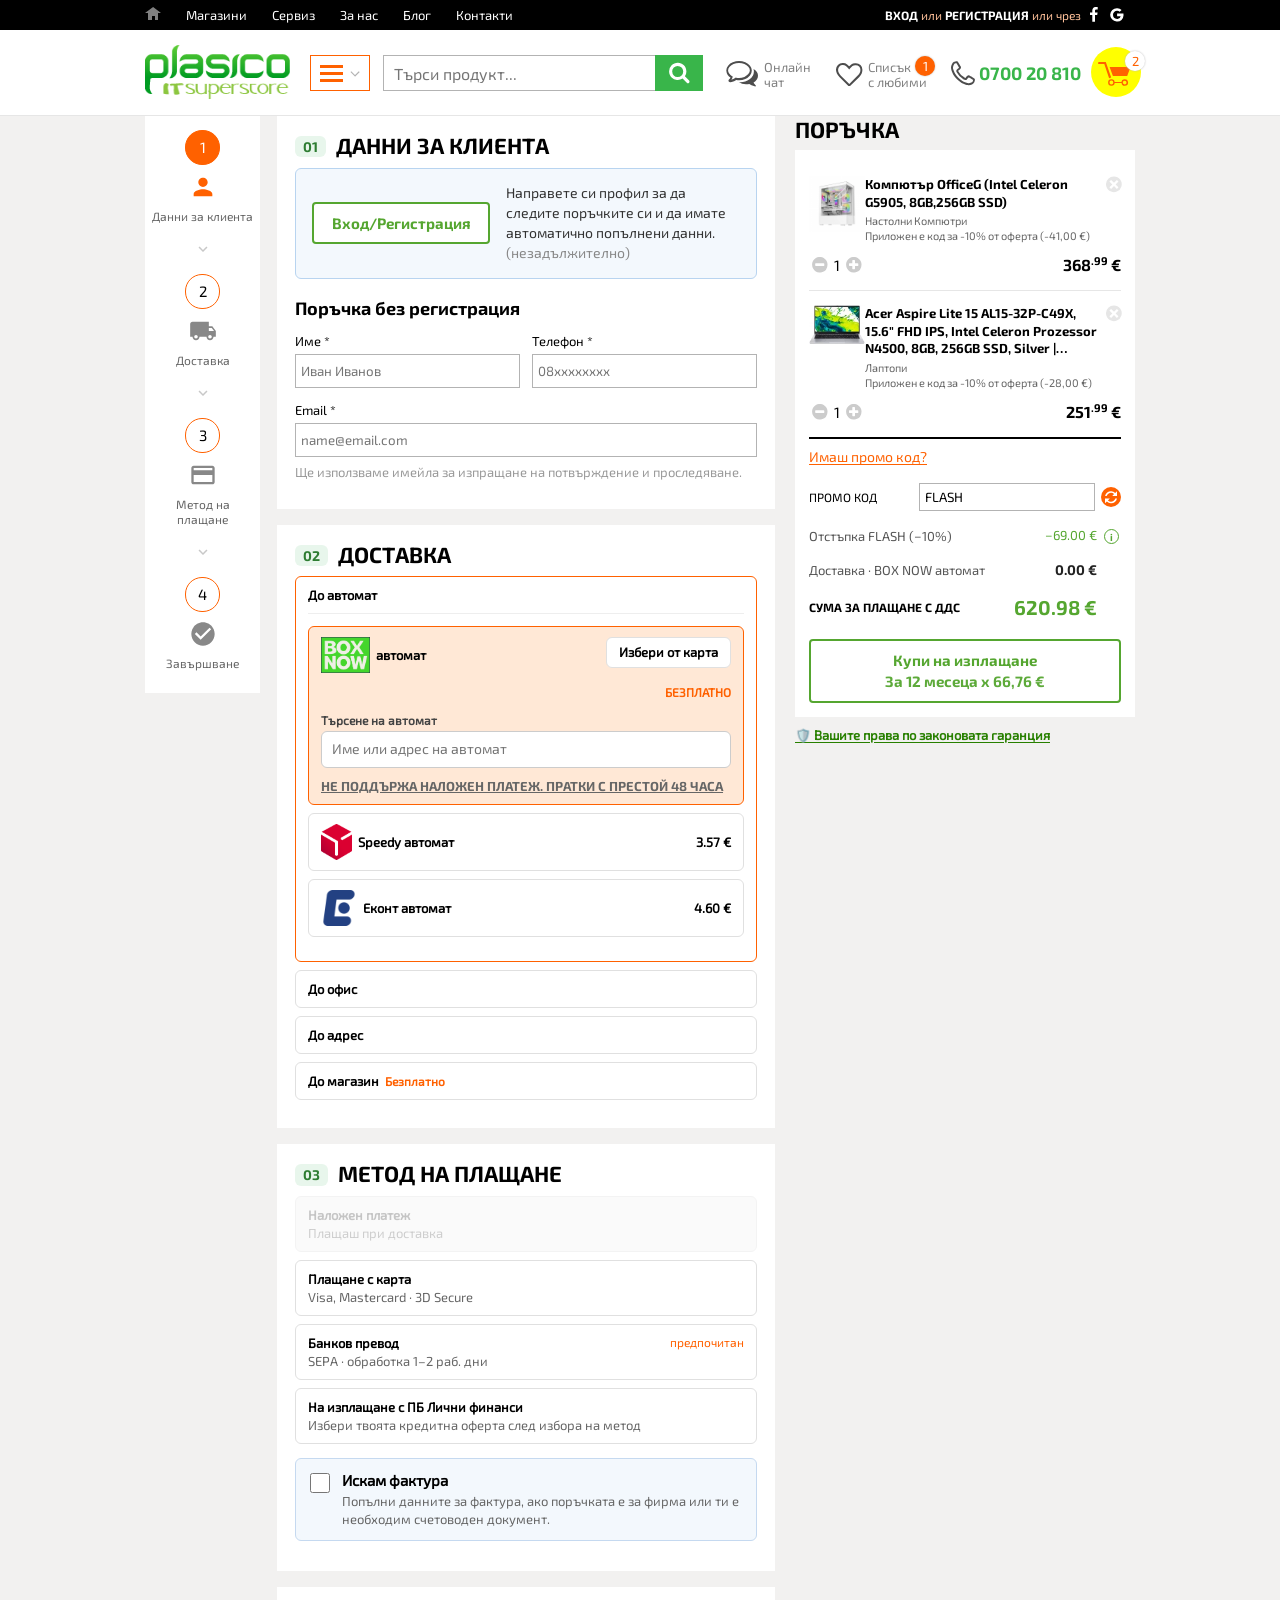
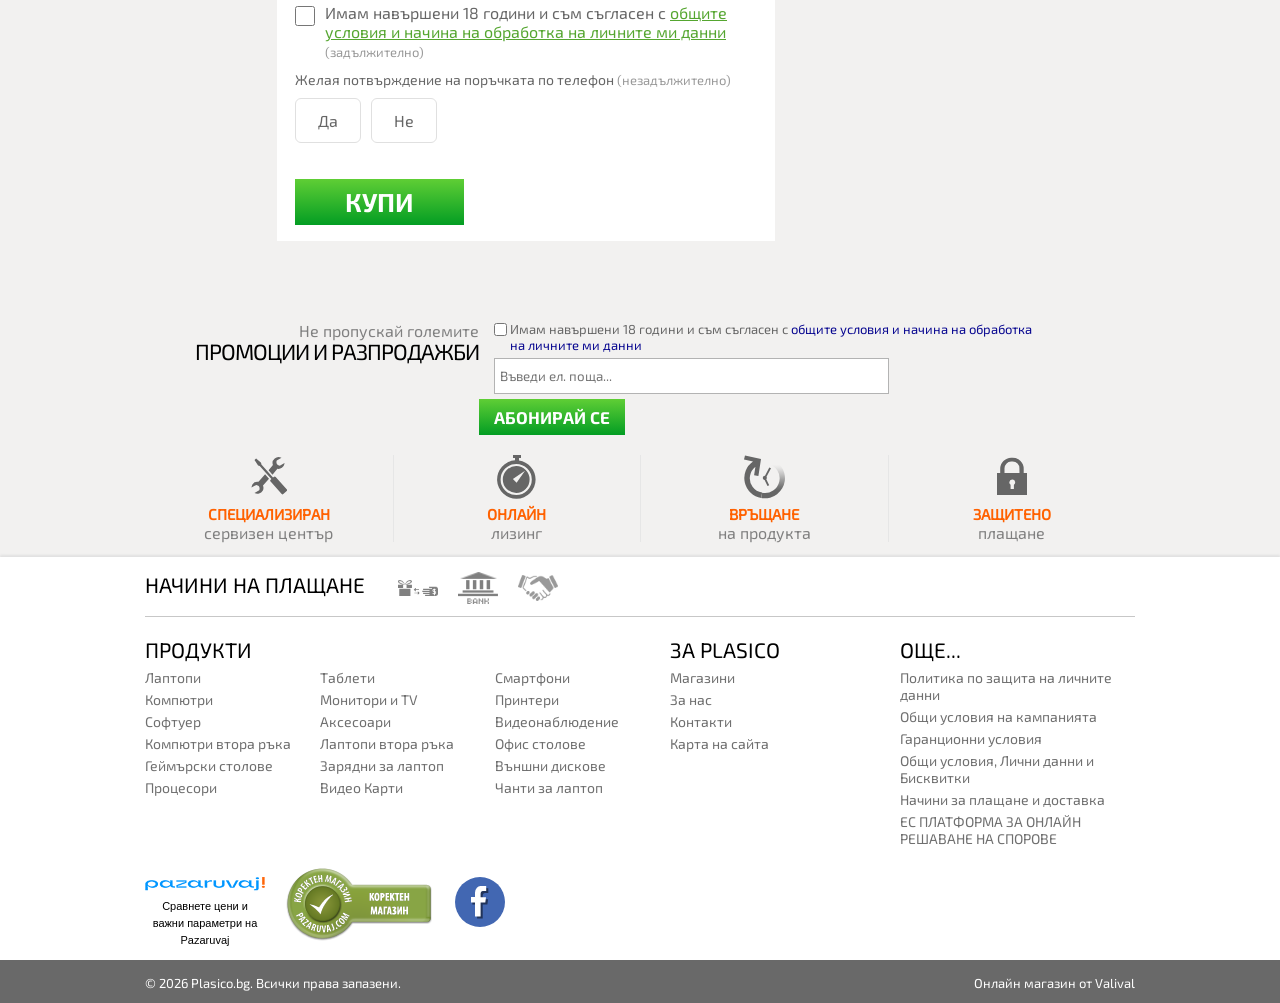
==== commit 09fcfbe4: "Restore orange outline on open ship-mode accordion parents. Co-authored-by: Cursor <cursoragent@curs" ====
--- a/index.html
+++ b/index.html
@@ -783,11 +783,11 @@
 #checkout .co-option-row[data-ship-mode]{display:flex;flex-direction:column;align-items:stretch;gap:0}
 #checkout .co-option-row[data-ship-mode] > .co-ship-mode-select{display:block;width:100%;cursor:pointer}
 #checkout .co-option-row[data-ship-mode] > .co-ship-mode-select .co-option-row__body{width:100%}
-/* Ship-mode accordion parent: open container only — not the final pick (nested rows keep orange) */
+/* Ship-mode accordion parent: orange outline, white fill (nested final picks keep orange + #ffe8d6) */
 #checkout #step-ship-method .co-option-row[data-ship-mode].clicked,
 #checkout #step-ship-method .co-option-row[data-ship-mode]:has(> .co-ship-mode-select input:checked),
 #checkout #step-ship-method .co-option-row[data-ship-mode]:has(input:checked){
-border-color:#e0e0e0;background:#fff
+border-color:#ff6100;background:#fff
 }
 #checkout .co-ship-expand{margin:10px 0 0;padding:12px 0 2px;border-top:1px solid #eee;width:100%;box-sizing:border-box}
 #checkout .co-ship-expand[hidden],#checkout .co-ship-expand.hide{display:none!important}
